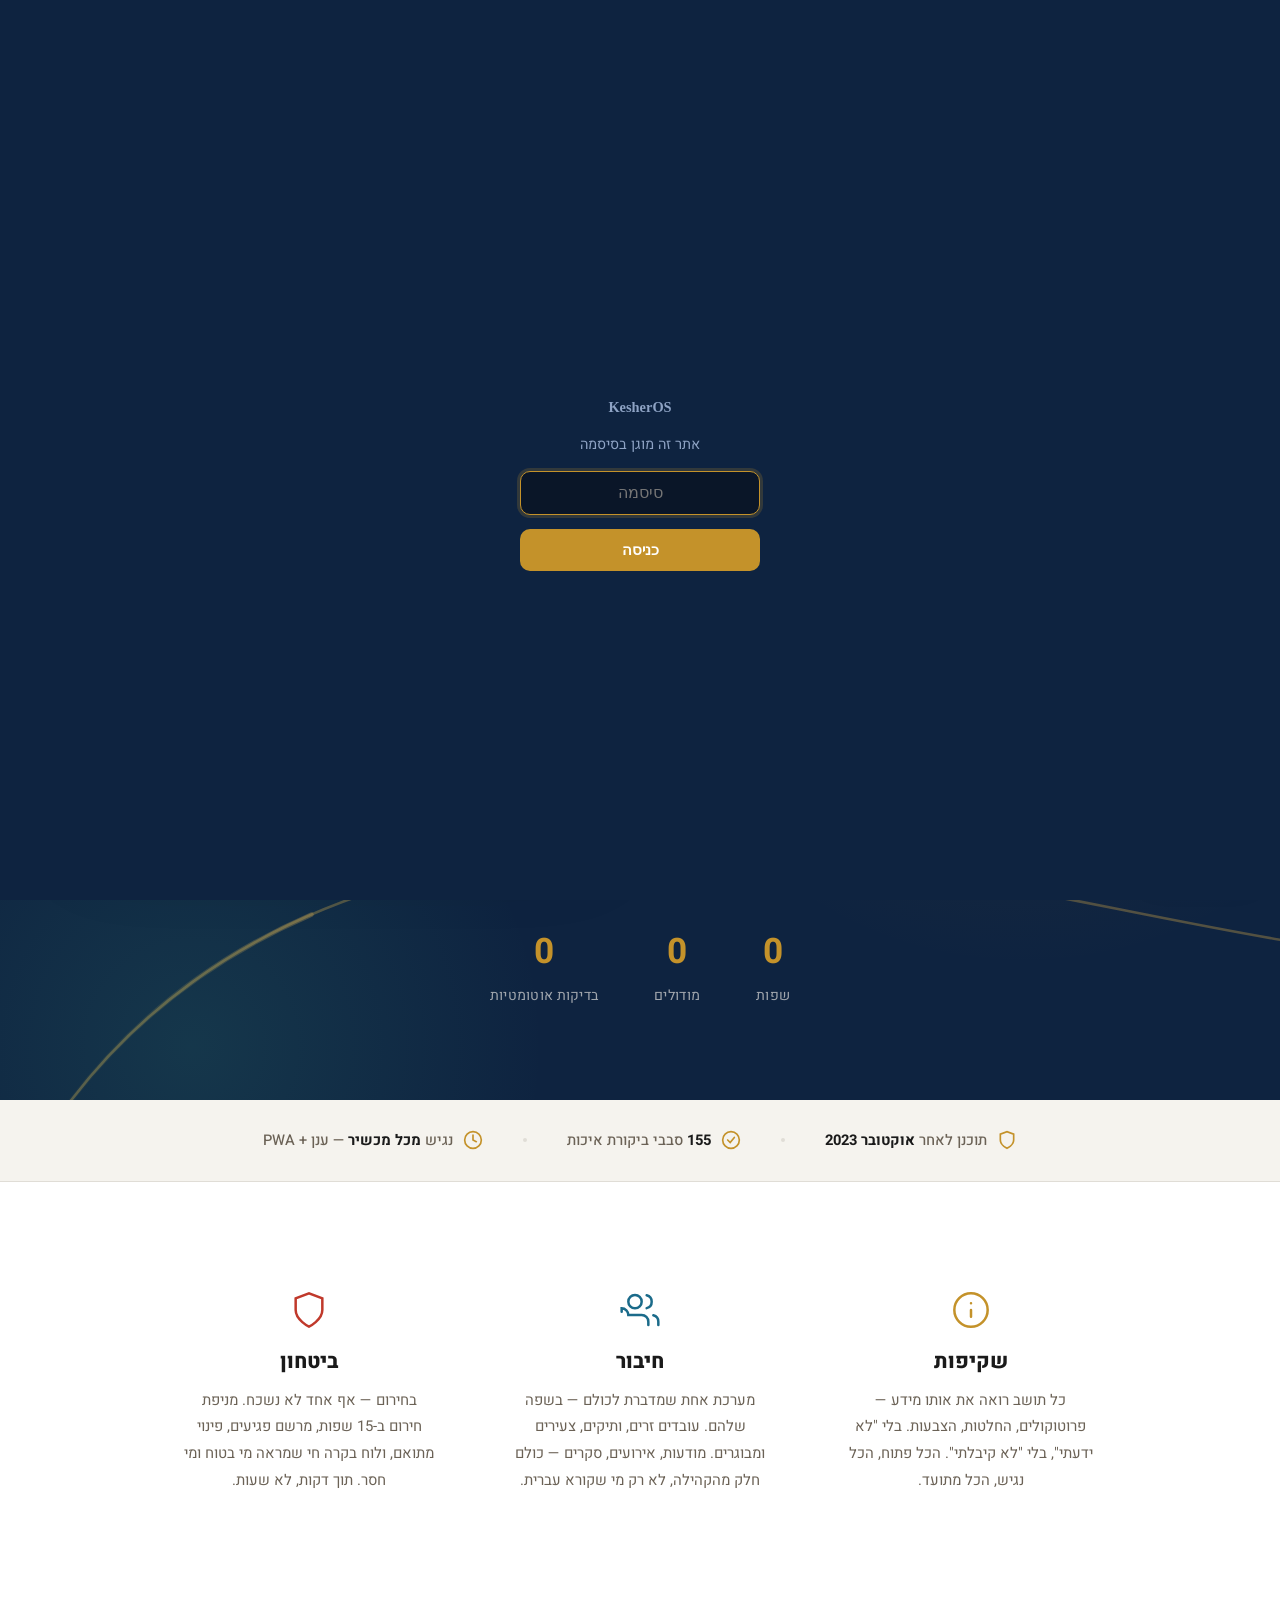
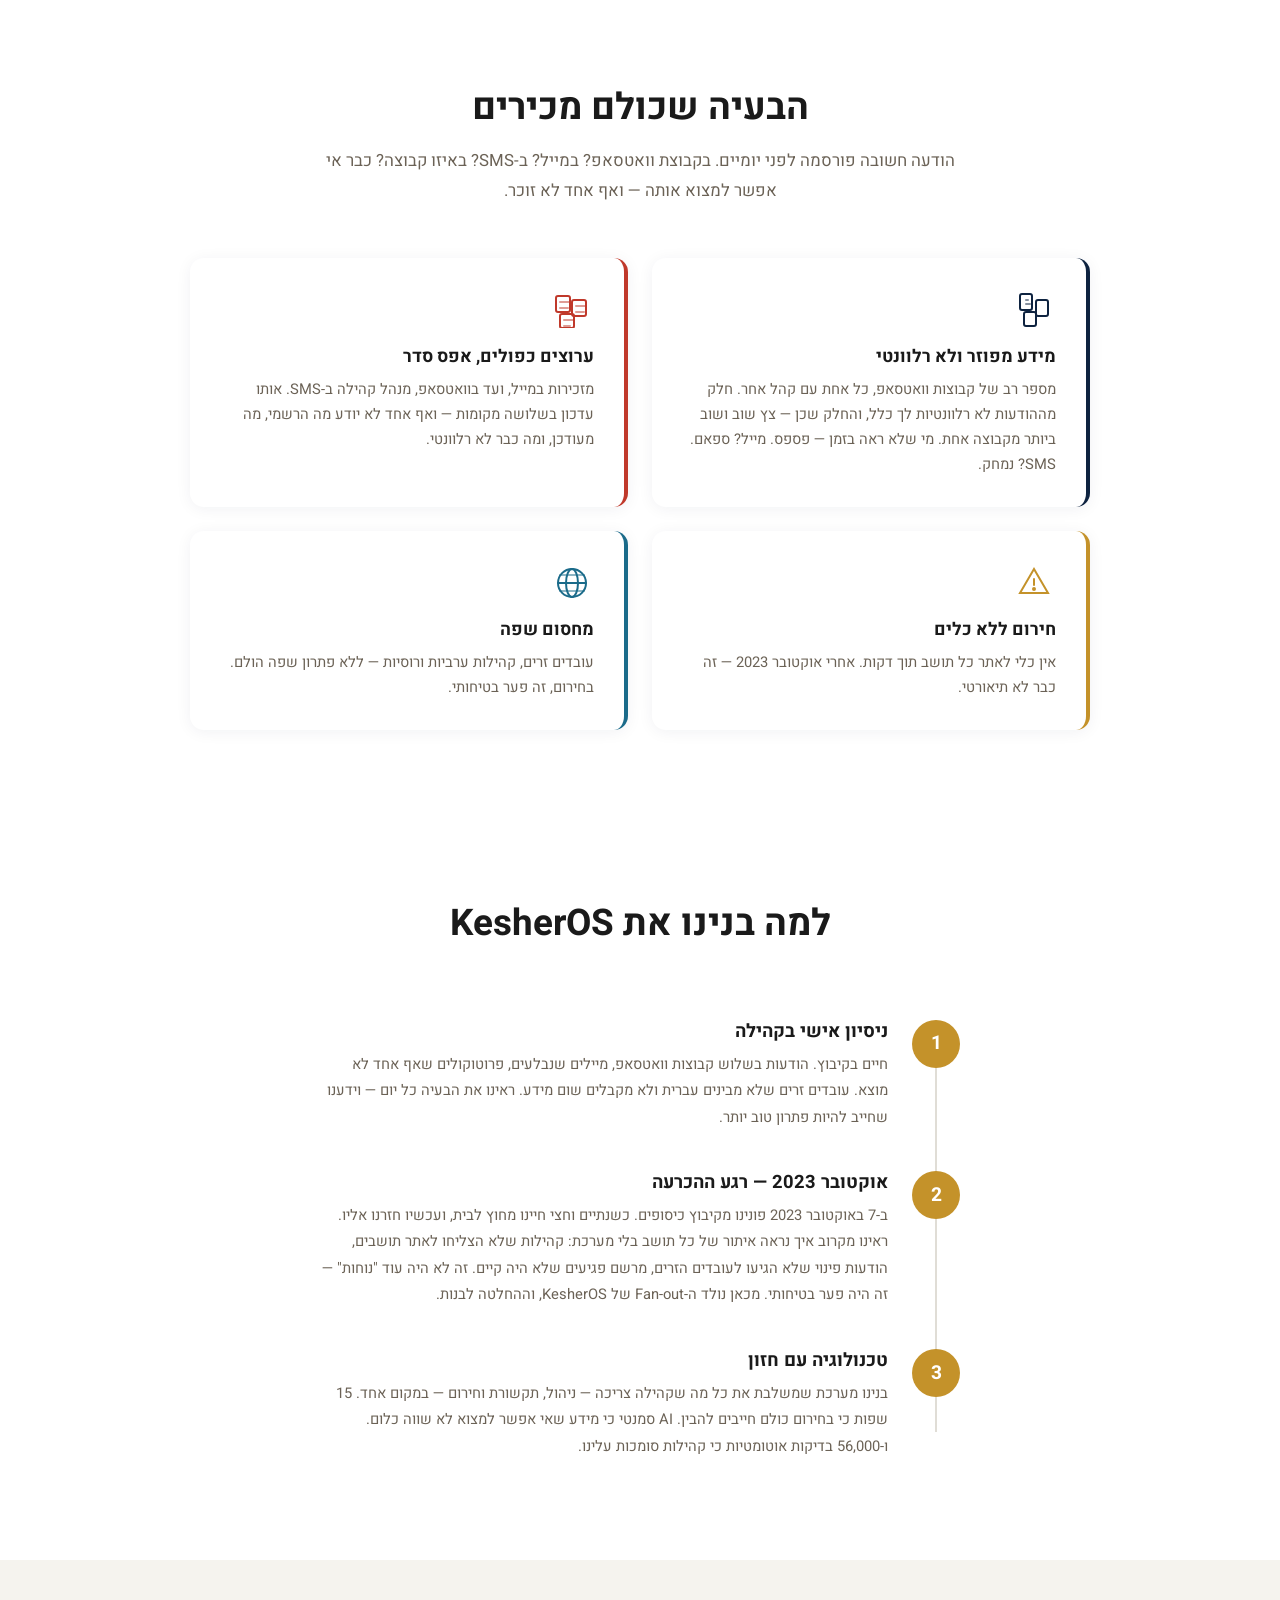
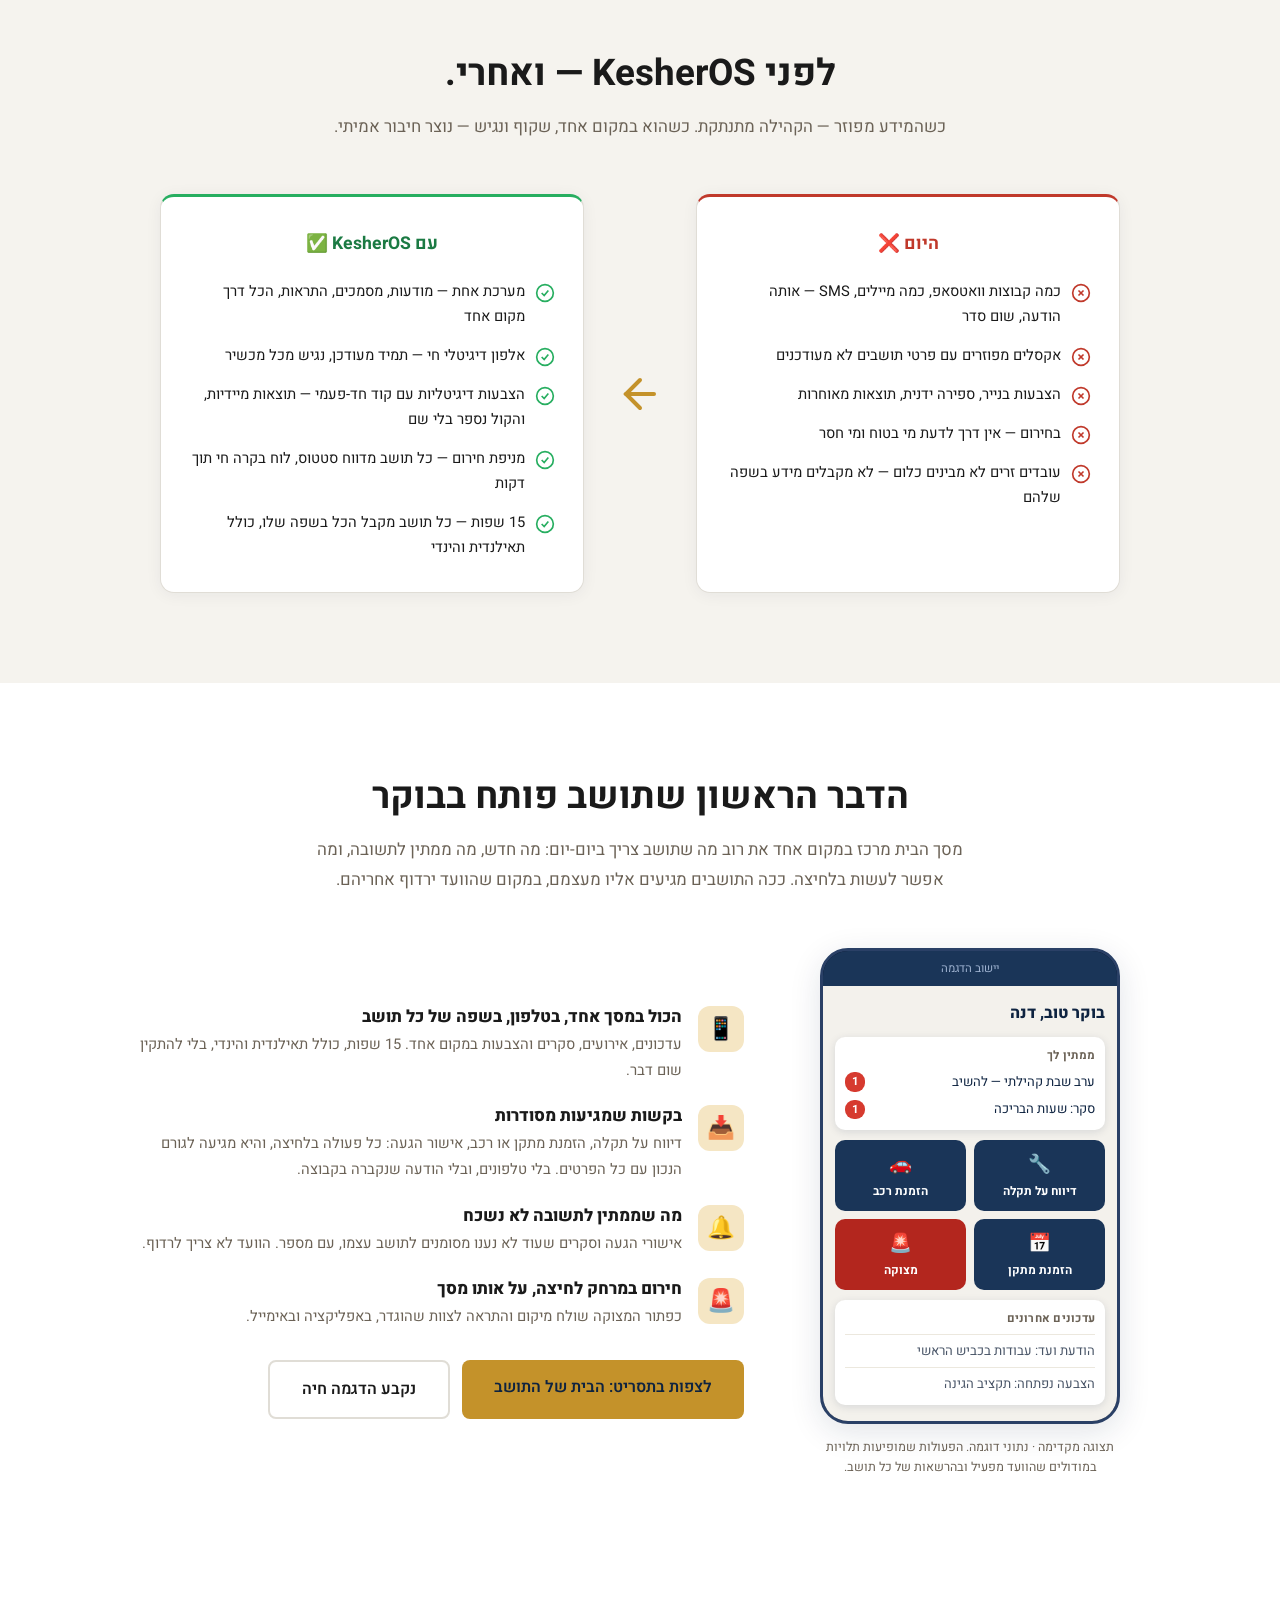
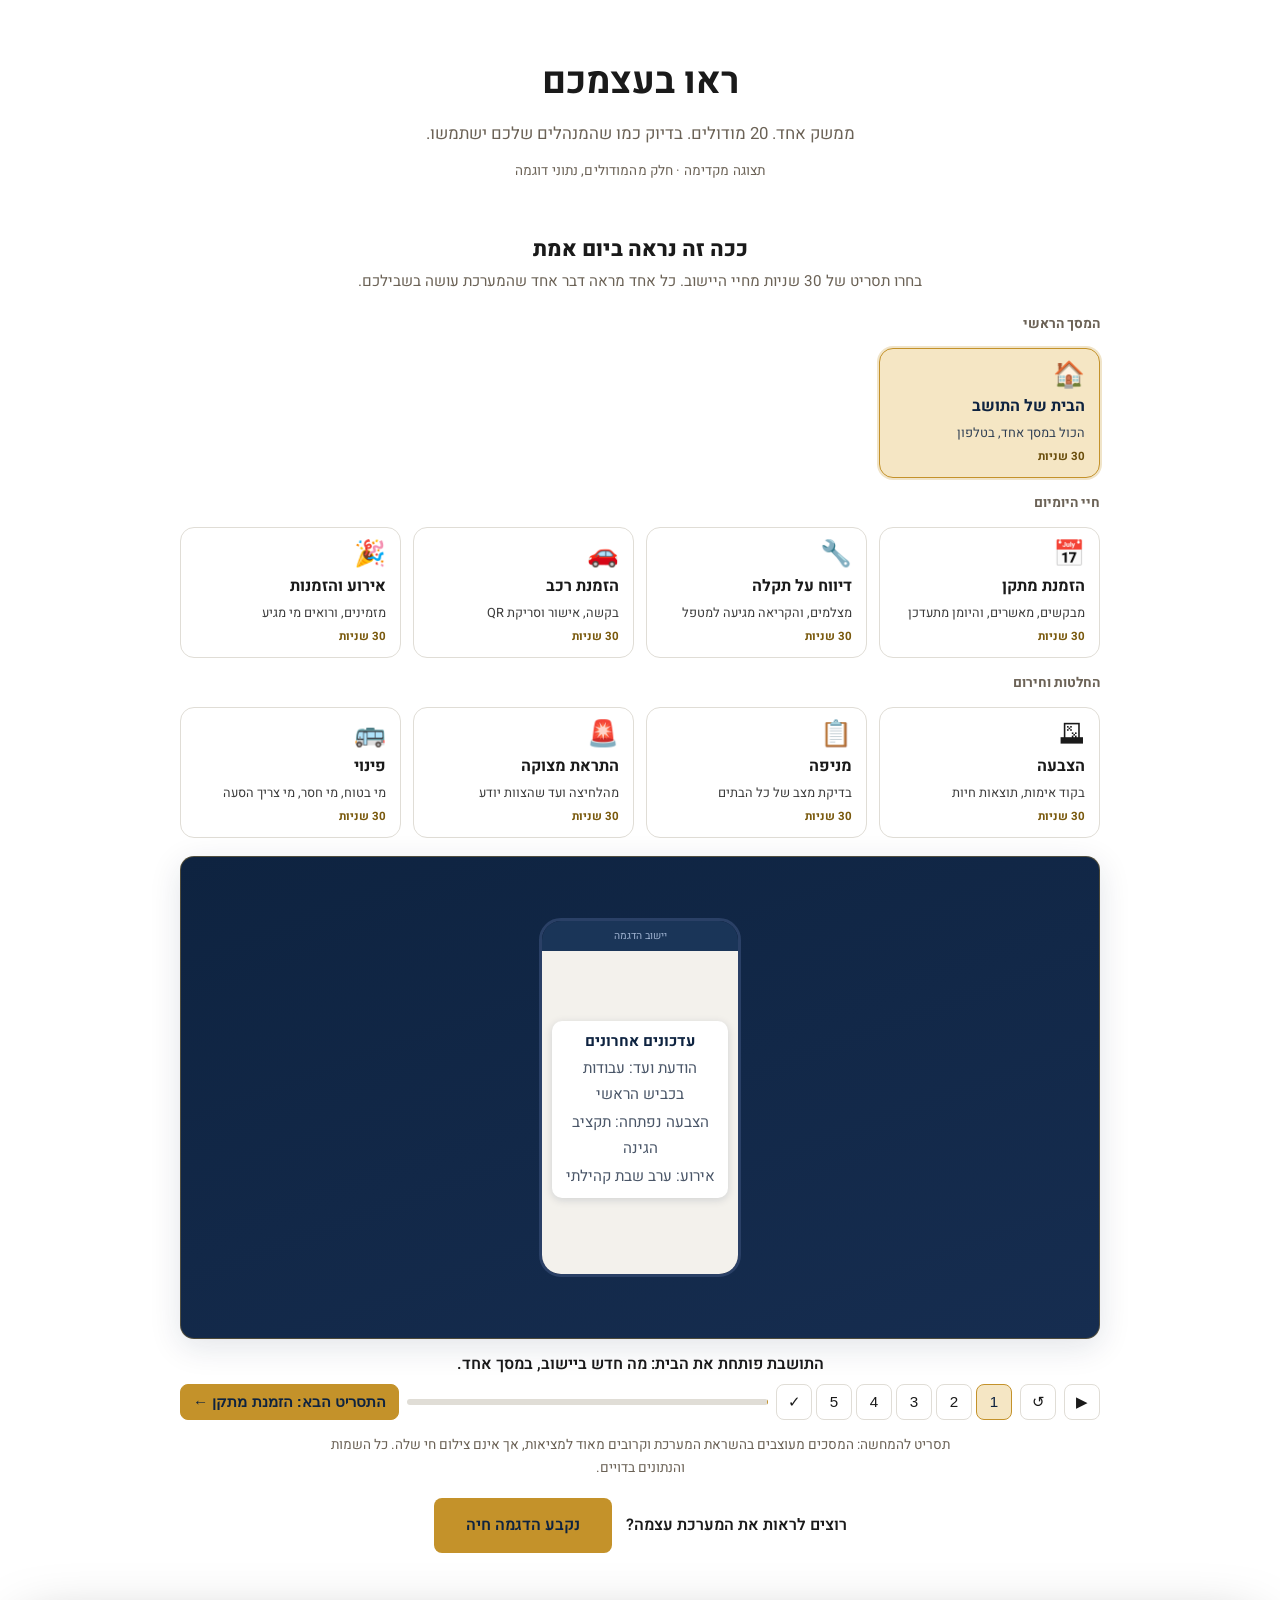
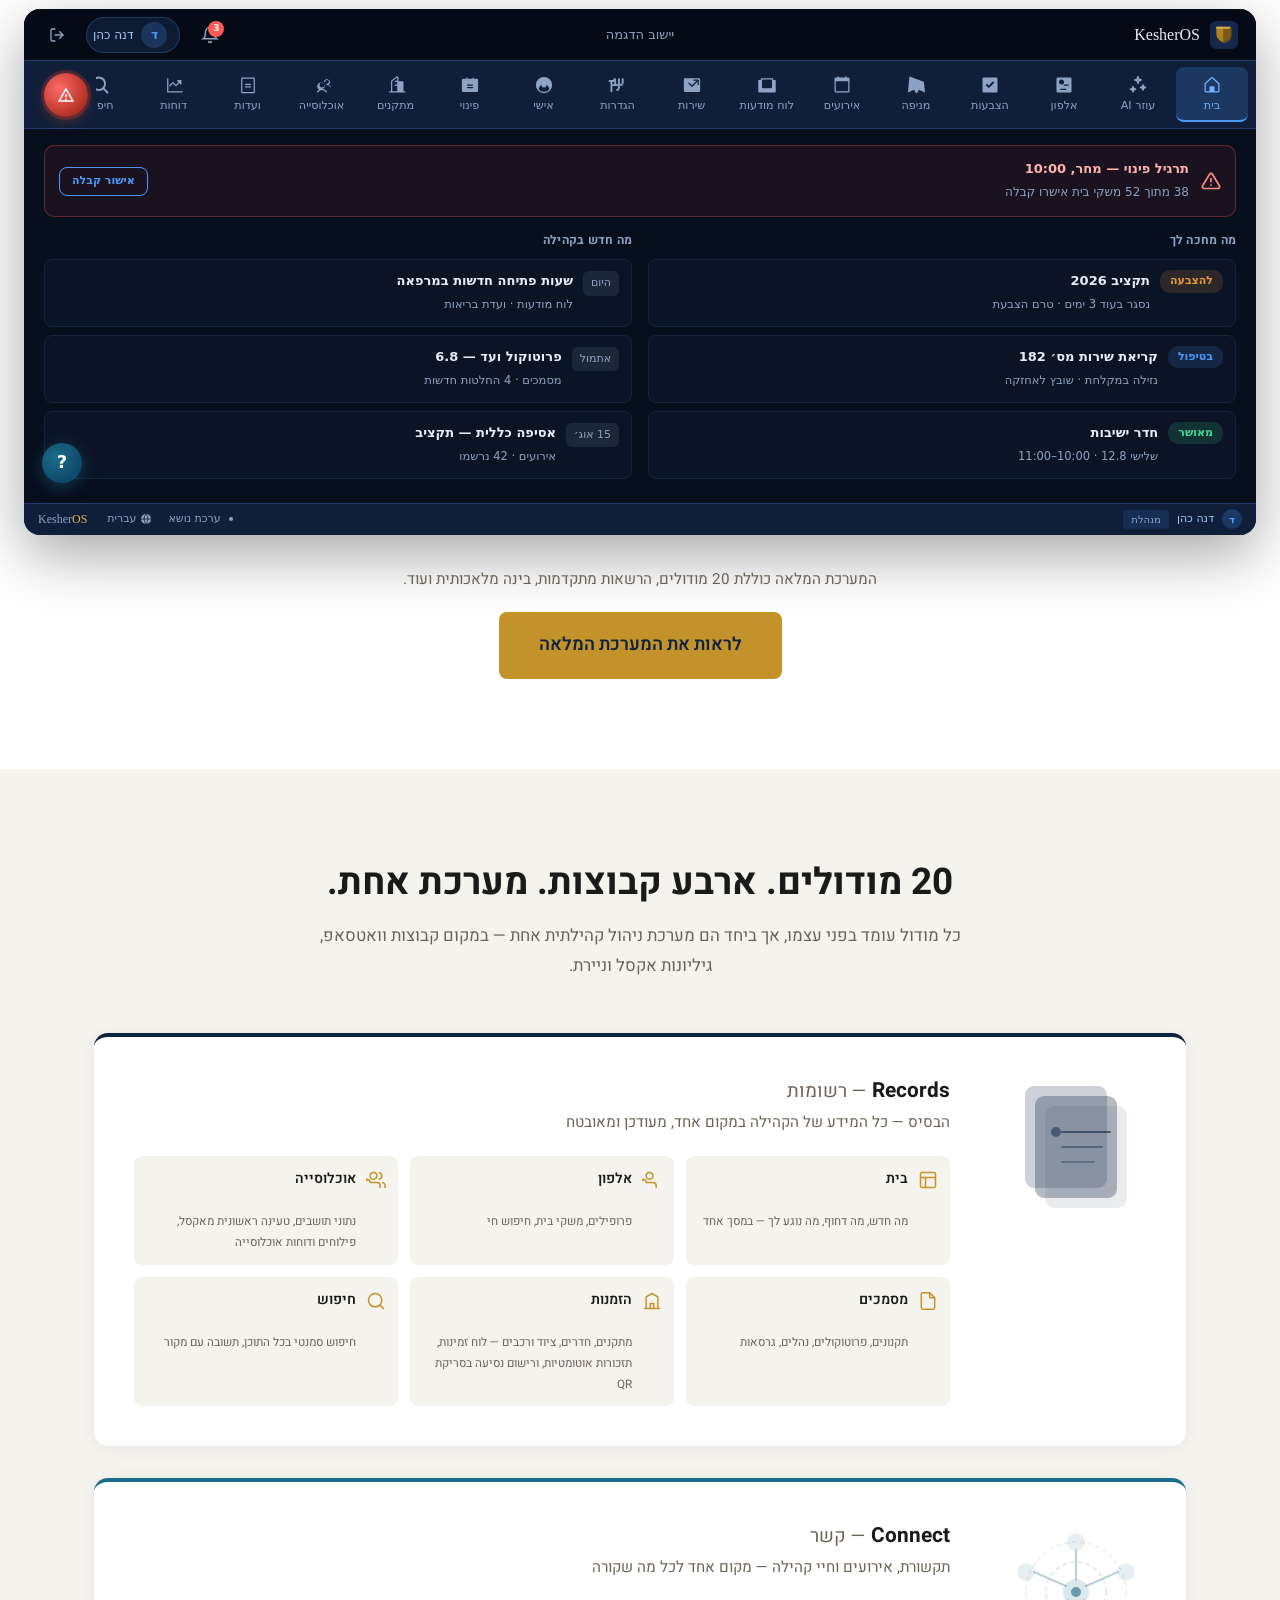
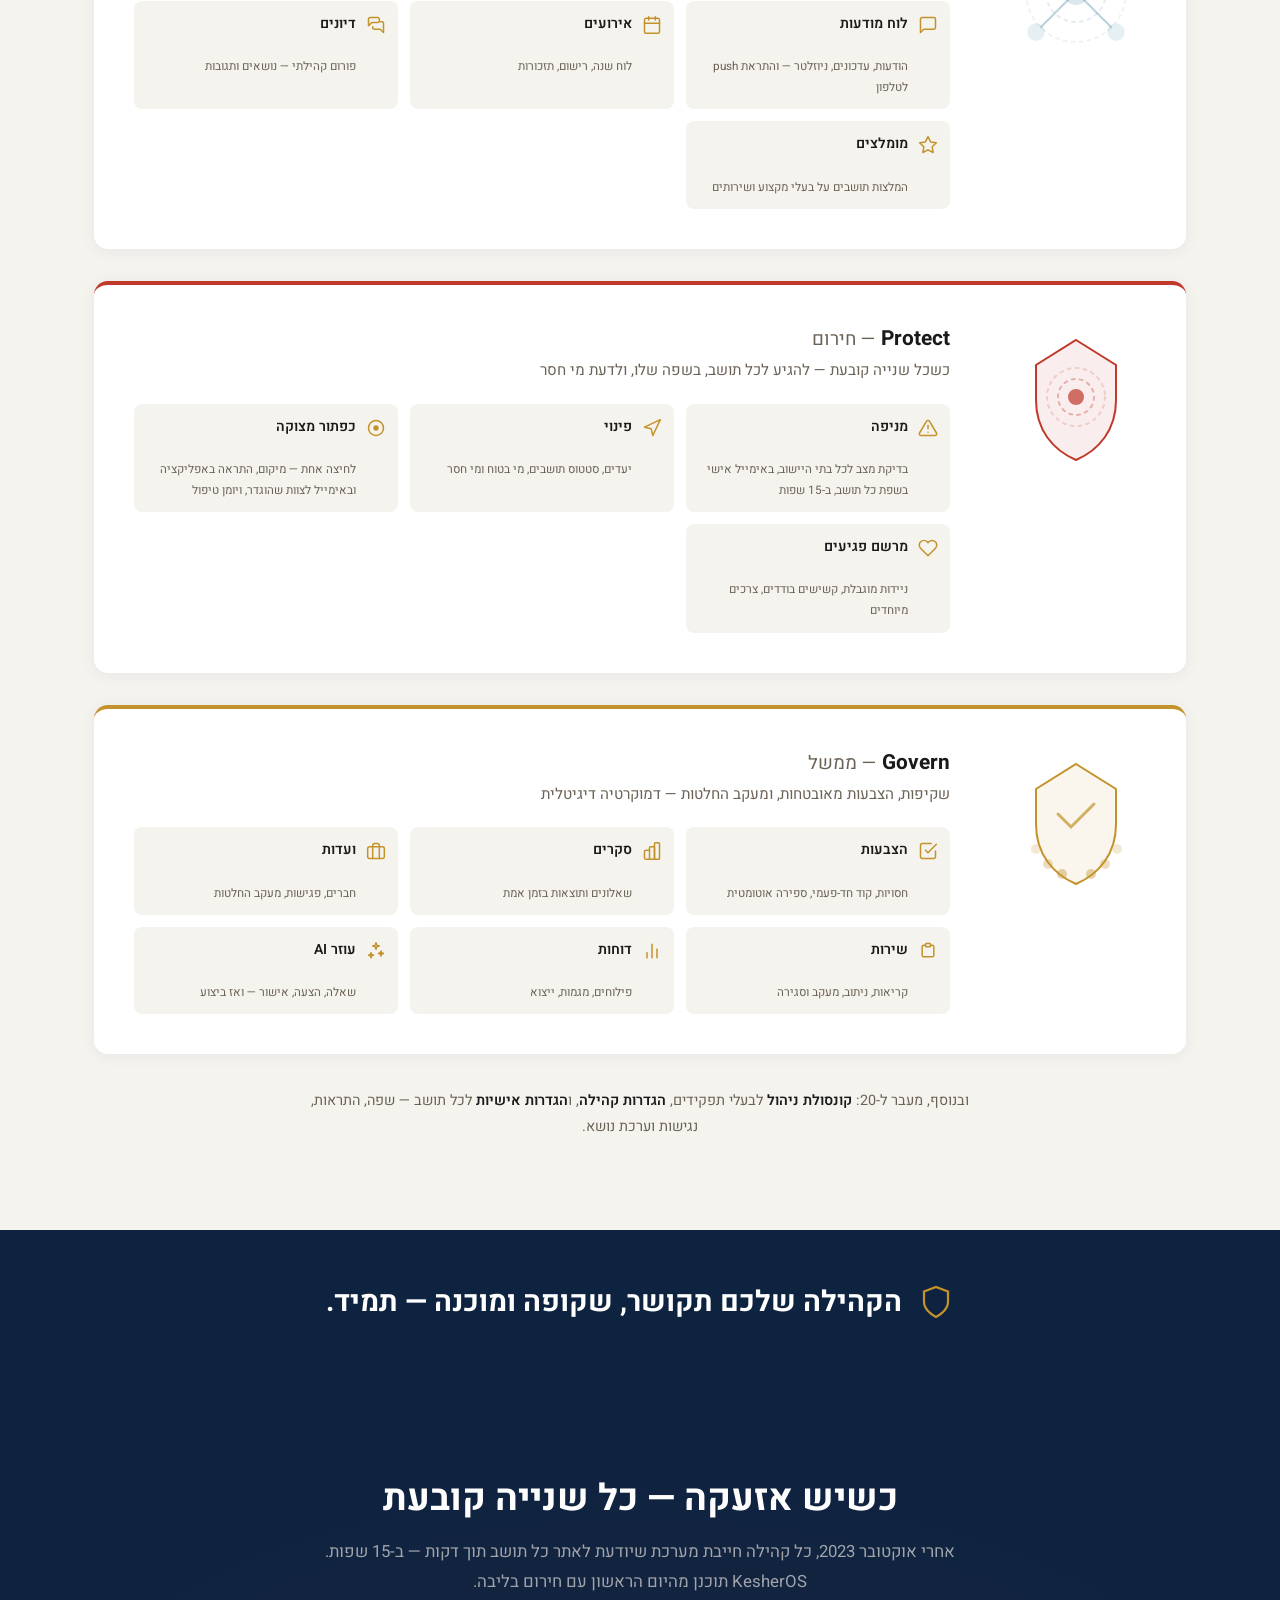
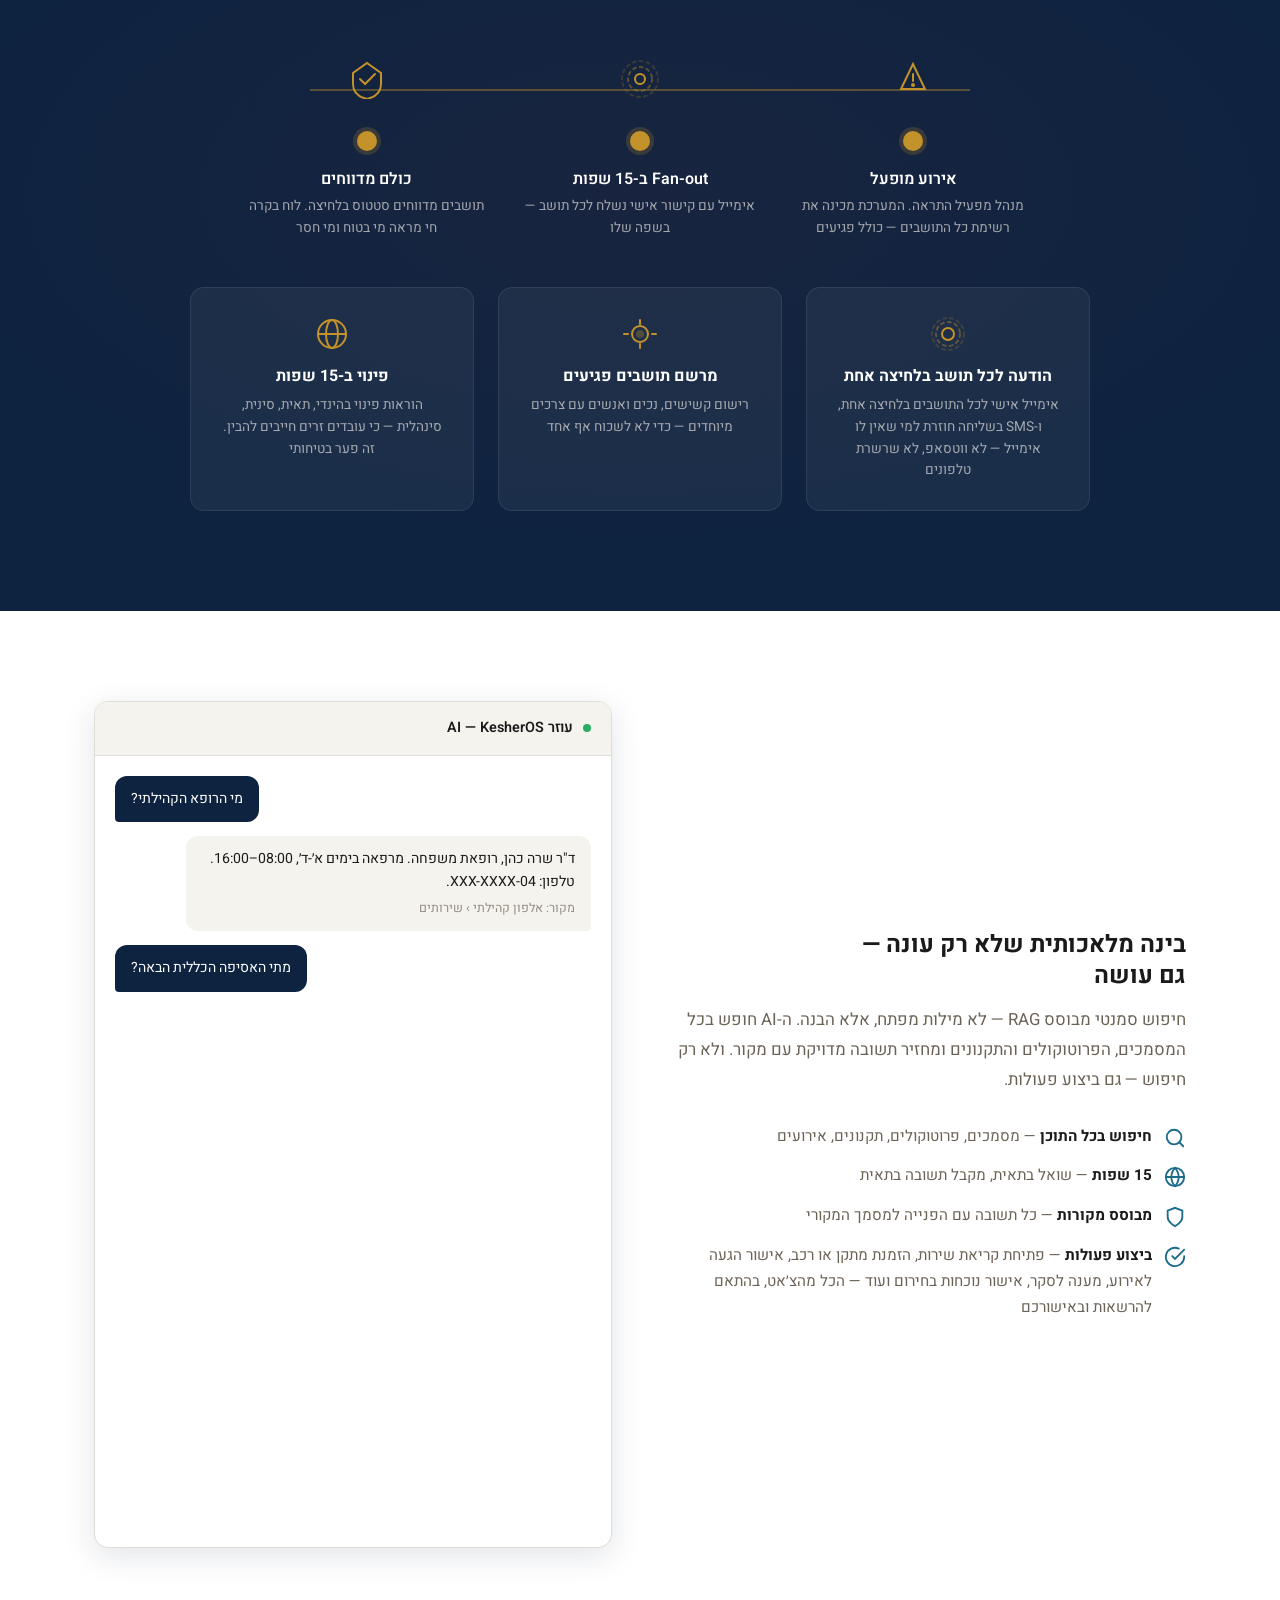
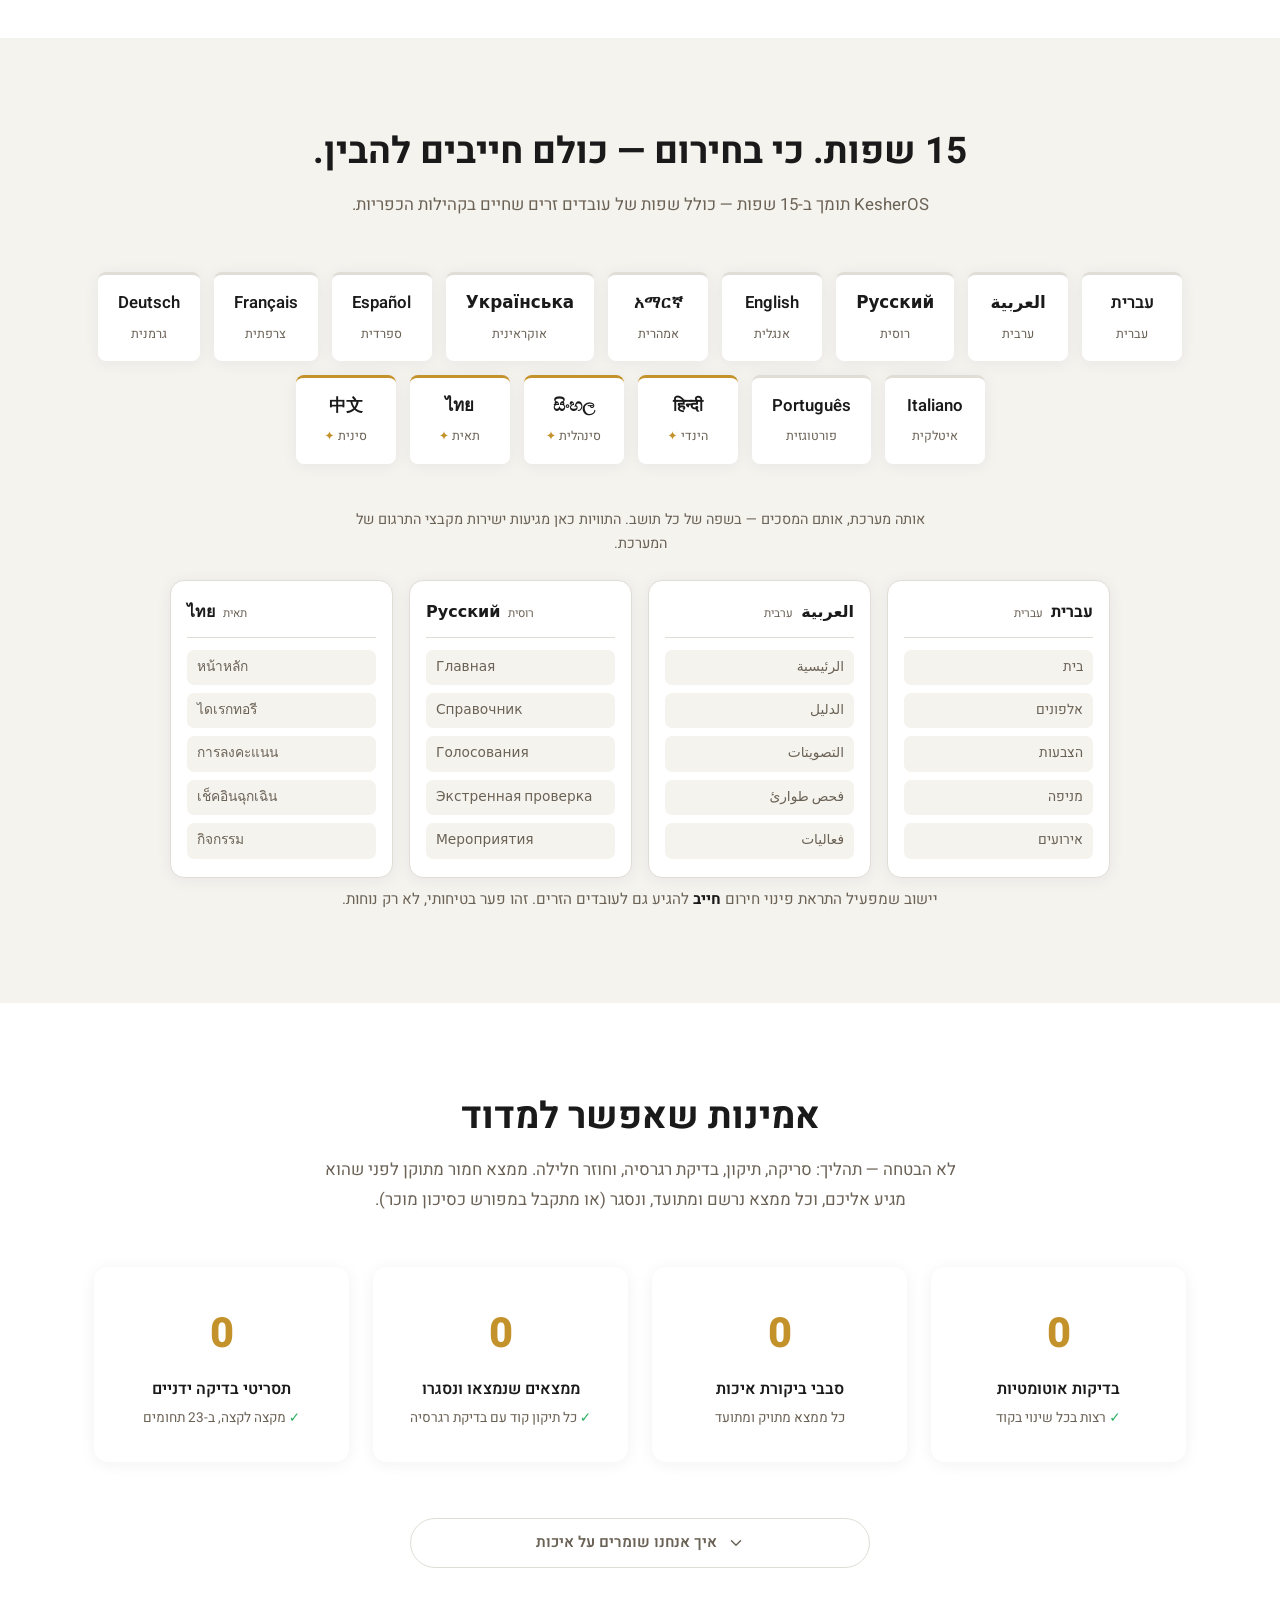
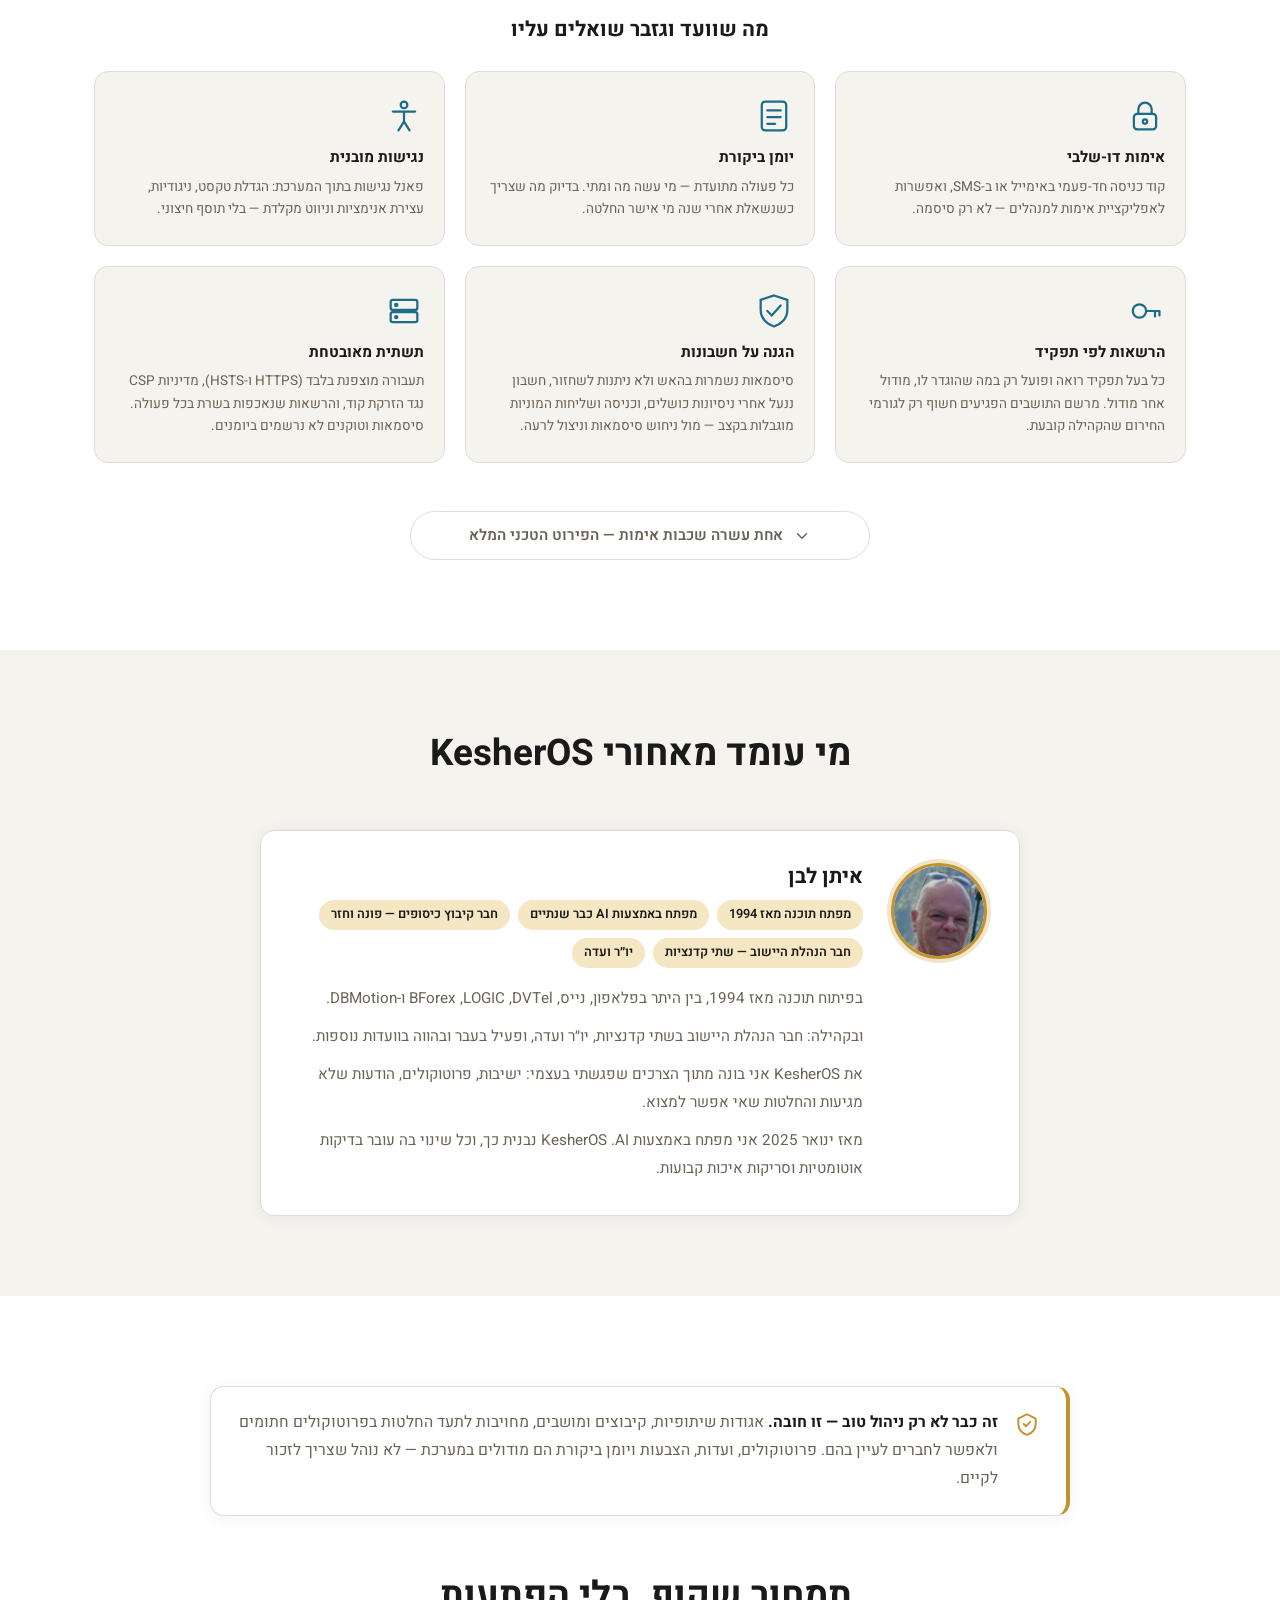
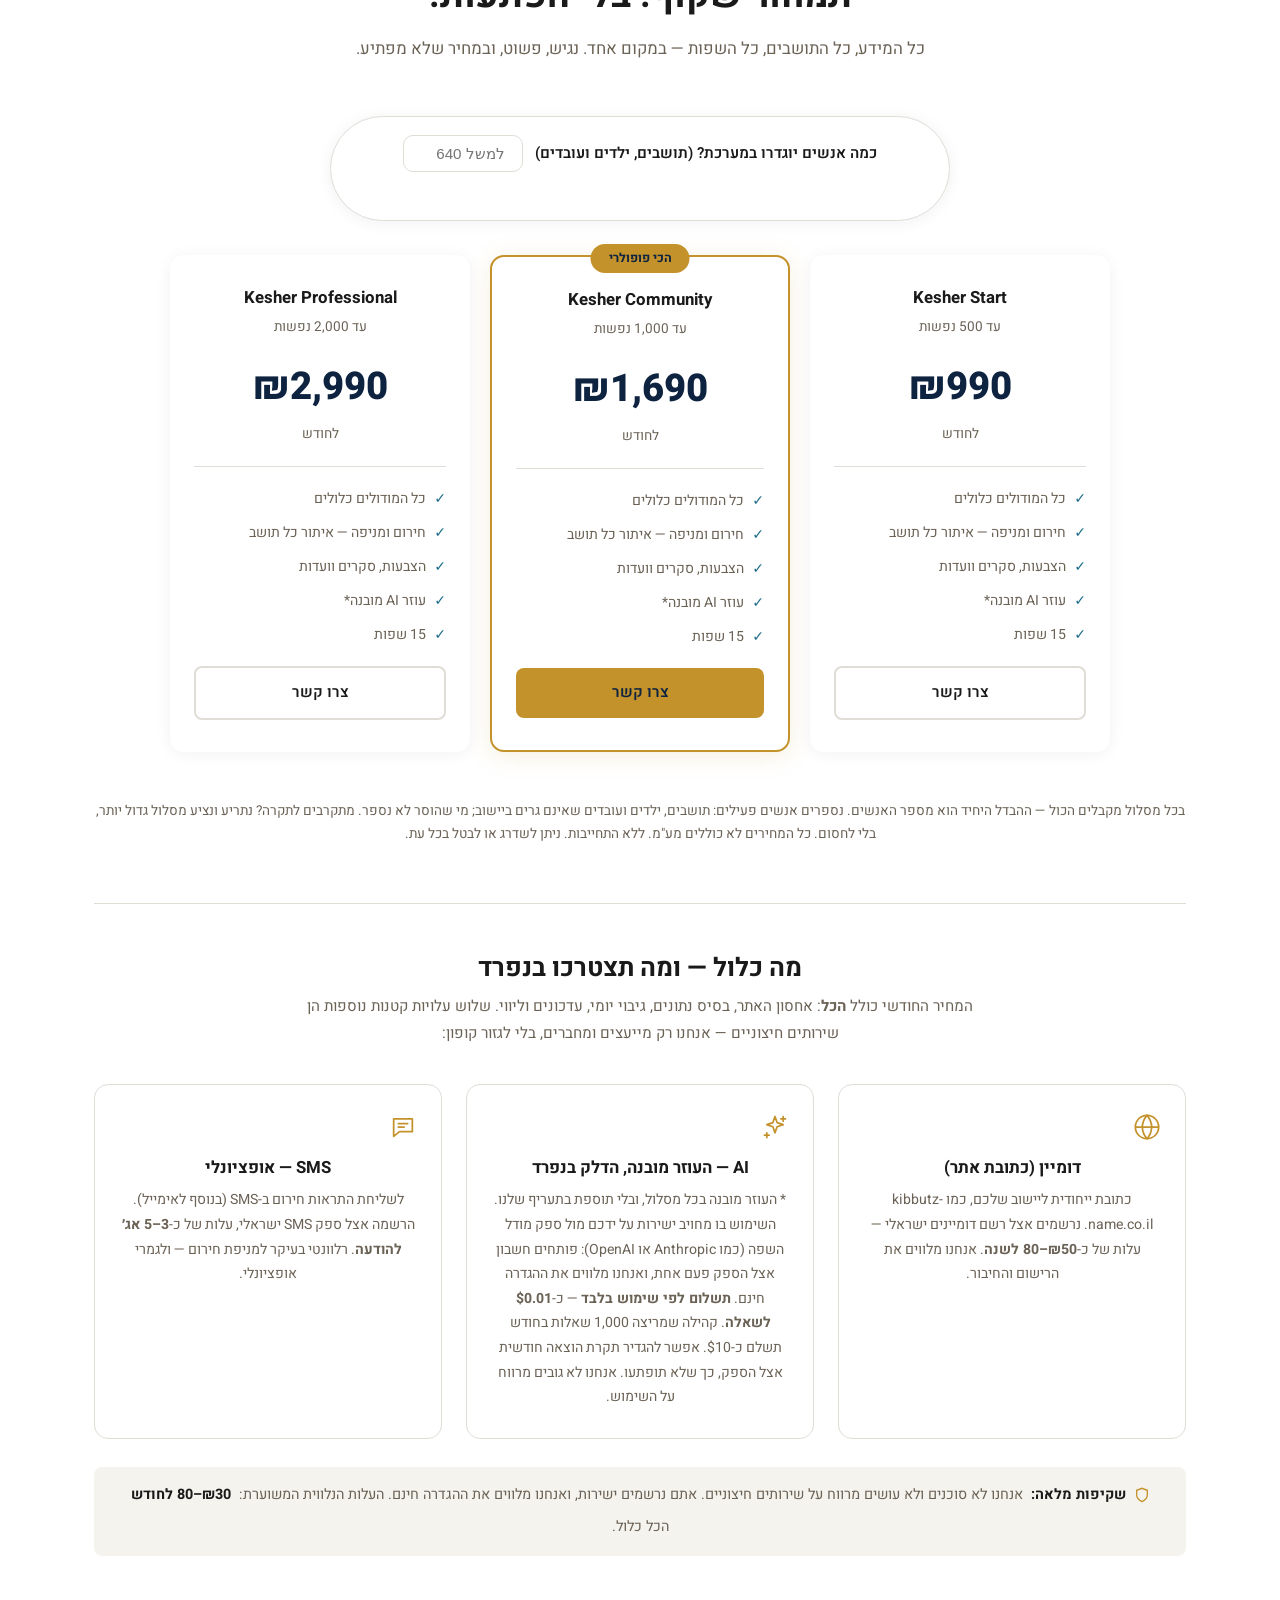
==== index.html @ dfe91e39 "feat: hero v2 -- 'a day in the community' card replaces the constellation, new headline, gold thread" ====
<!DOCTYPE html>
<html lang="he" dir="rtl" data-theme="light">
<head>
  <meta charset="UTF-8">
  <meta name="viewport" content="width=device-width, initial-scale=1.0">
  <meta name="theme-color" content="#0E2340" media="(prefers-color-scheme: light)">
  <meta name="theme-color" content="#080C14" media="(prefers-color-scheme: dark)">
  <script>
    /* the visitor's saved theme is applied BEFORE the first paint (the default is light), so a returning visitor who chose dark never sees a light flash */
    (function () { try { var t = localStorage.getItem('theme'); if (t === 'dark' || t === 'light') document.documentElement.setAttribute('data-theme', t); } catch (e) { /* storage blocked: the default stands */ } })();
  </script>
  <title>KesherOS — מערכת ההפעלה הקהילתית</title>
  <meta name="description" content="פלטפורמת SaaS לניהול קיבוצים, מושבים ויישובים קהילתיים. 20 מודולים, 15 שפות, AI שמבצע פעולות, ניהול חירום — הכל במקום אחד.">
  <meta name="keywords" content="ניהול קהילה, קיבוץ, מושב, יישוב, הצבעות דיגיטליות, ניהול חירום, KesherOS">
  <meta name="author" content="KesherOS">
  <!-- ⚠️ האתר חסום בסיסמה — אין טעם שגוגל ישלח אליו אנשים.
       כשמסירים את הגייט (#site-gate) יש להחזיר לכאן "index, follow"
       ולהחזיר את robots.txt ל-"Allow: /". -->
  <meta name="robots" content="noindex, nofollow">
  <link rel="canonical" href="https://kesheros.co.il/">
  <link rel="alternate" hreflang="he" href="https://kesheros.co.il/">
  <link rel="alternate" hreflang="x-default" href="https://kesheros.co.il/">

  <!-- Resource hints -->
  <link rel="preconnect" href="https://api.web3forms.com">
  <link rel="dns-prefetch" href="https://api.web3forms.com">

  <!-- Open Graph -->
  <meta property="og:type" content="website">
  <meta property="og:url" content="https://kesheros.co.il/">
  <meta property="og:site_name" content="KesherOS">
  <meta property="og:title" content="KesherOS — מערכת ההפעלה הקהילתית">
  <meta property="og:description" content="פלטפורמה אחת לניהול קיבוצים, מושבים ויישובים. 20 מודולים, 15 שפות, AI שמבצע פעולות, ניהול חירום.">
  <meta property="og:locale" content="he_IL">
  <meta property="og:image" content="https://kesheros.co.il/og-image.png">
  <meta property="og:image:width" content="1200">
  <meta property="og:image:height" content="630">

  <!-- Twitter -->
  <meta name="twitter:card" content="summary_large_image">
  <meta name="twitter:title" content="KesherOS — מערכת ההפעלה הקהילתית">
  <meta name="twitter:description" content="פלטפורמה אחת לניהול קיבוצים, מושבים ויישובים. 20 מודולים, 15 שפות, AI שמבצע פעולות.">
  <meta name="twitter:image" content="https://kesheros.co.il/og-image.png">

  <link rel="icon" type="image/svg+xml" href="favicon.svg">
  <link rel="icon" type="image/png" sizes="32x32" href="favicon-32.png">
  <link rel="preload" href="fonts/heebo-hebrew.woff2" as="font" type="font/woff2" crossorigin fetchpriority="high">
  <link rel="preload" href="fonts/heebo-latin.woff2" as="font" type="font/woff2" crossorigin>
  <!-- Critical CSS — above-the-fold (gate + header + hero + trust) -->
  <style>
  *,*::before,*::after{box-sizing:border-box;margin:0;padding:0}
  @font-face{font-family:'Heebo';font-style:normal;font-weight:100 900;font-display:swap;src:url(fonts/heebo-hebrew.woff2) format('woff2');unicode-range:U+0307-0308,U+0590-05FF,U+200C-2010,U+20AA,U+25CC,U+FB1D-FB4F}
  @font-face{font-family:'Heebo';font-style:normal;font-weight:100 900;font-display:swap;src:url(fonts/heebo-latin.woff2) format('woff2');unicode-range:U+0000-024F,U+0300-036F,U+0370-03FF,U+2000-206F,U+2070-209F,U+20A0-20CF,U+2100-214F,U+2200-22FF}
  :root{--navy:#0E2340;--navy-mid:#162D50;--navy-light:#1A3558;--gold:#C4922A;--gold-light:#E5B44A;--accent:#C4922A;--gold-pale:#F5E6C4;--gold-glow:rgba(196,146,42,0.25);--teal:#1B6B8A;--sand:#F5F3EE;--warm:#6B6256;--bg:#FFFFFF;--bg-alt:var(--sand);--bg-dark:var(--navy);--text:#1A1A1A;--text-muted:var(--warm);--text-on-dark:#F0EDE8;--text-on-dark-muted:rgba(240,237,232,0.65);--border:#E0DDD6;--card-bg:#FFFFFF;--card-shadow:0 2px 16px rgba(14,35,64,0.06);--font-display:'Heebo',system-ui,sans-serif;--font-body:'Heebo',system-ui,'Segoe UI',Arial,sans-serif;--font-logo:Georgia,'Times New Roman',serif;--radius:14px;--radius-sm:8px;--container:1140px}
  @media(prefers-color-scheme:dark){:root{--bg:#0C0E12;--bg-alt:#141820;--bg-dark:#080C14;--text:#E8E4DC;--text-muted:#9A9083;--text-on-dark:#E8E4DC;--text-on-dark-muted:rgba(232,228,220,0.55);--border:#2A2E36;--card-bg:#1A1E26;--card-shadow:0 2px 16px rgba(0,0,0,0.3);--gold-glow:rgba(196,146,42,0.35)}}
  :root[data-theme="dark"]{--bg:#0C0E12;--bg-alt:#141820;--bg-dark:#080C14;--text:#E8E4DC;--text-muted:#9A9083;--text-on-dark:#E8E4DC;--text-on-dark-muted:rgba(232,228,220,0.55);--border:#2A2E36;--card-bg:#1A1E26;--card-shadow:0 2px 16px rgba(0,0,0,0.3);--gold-glow:rgba(196,146,42,0.35)}
  :root[data-theme="light"]{--bg:#FFFFFF;--bg-alt:var(--sand);--bg-dark:var(--navy);--text:#1A1A1A;--text-muted:var(--warm);--text-on-dark:#F0EDE8;--text-on-dark-muted:rgba(240,237,232,0.65);--border:#E0DDD6;--card-bg:#FFFFFF;--card-shadow:0 2px 16px rgba(14,35,64,0.06);--gold-glow:rgba(196,146,42,0.25)}
  html{scroll-behavior:smooth}body{font-family:var(--font-body);color:var(--text);background:var(--bg);line-height:1.7;font-size:16px;-webkit-font-smoothing:antialiased}
  h1,h2,h3,h4{font-family:var(--font-display);line-height:1.3;text-wrap:balance}a{color:var(--teal);text-decoration:none}img,svg{display:block;max-width:100%}
  .container{max-width:var(--container);margin:0 auto;padding:0 24px}
  #site-gate{position:fixed;inset:0;z-index:99999;background:#0E2340;display:flex;align-items:center;justify-content:center;transition:opacity .4s ease}
  .gate-box{text-align:center;color:#E8EEF8;display:flex;flex-direction:column;align-items:center;gap:14px}.gate-title{font-family:Georgia,'Times New Roman',serif;font-size:1.6rem;margin:0;color:#FFF;font-weight:700}.gate-box p{font-size:.9rem;color:#8ea3c4;margin:0}
  #gate-pw{width:240px;padding:12px 16px;border-radius:10px;border:1px solid #22406e;background:#0a1628;color:#E8EEF8;font-size:1rem;text-align:center;outline:none}#gate-pw:focus{border-color:#C4922A;box-shadow:0 0 0 3px rgba(196,146,42,.2)}
  #gate-btn{width:240px;padding:12px;border-radius:10px;border:none;background:#C4922A;color:#FFF;font-weight:700;font-size:.95rem;cursor:pointer}#gate-err{color:#ff5b52;font-size:.85rem}
  .site-header{position:fixed;top:0;left:0;right:0;z-index:100;background:transparent;transition:background .3s,border-color .3s,box-shadow .3s;border-bottom:1px solid transparent}
  .site-header[data-scrolled]{background:var(--bg);border-bottom-color:var(--border);box-shadow:0 1px 8px rgba(0,0,0,.06)}
  .header-inner{display:flex;align-items:center;justify-content:space-between;height:68px;gap:24px}
  .logo-lockup{display:flex;align-items:center;gap:10px;text-decoration:none}.logo-mark{width:36px;height:36px;flex-shrink:0}
  .logo-text{font-family:var(--font-logo);font-size:22px;letter-spacing:-.5px;direction:ltr}.logo-kesher{color:#FFF;transition:color .3s}.logo-os{color:var(--gold)}
  .site-header[data-scrolled] .logo-kesher{color:var(--navy)}
  .header-nav{display:flex;align-items:center;gap:28px;font-size:15px}.header-nav a{color:var(--text-on-dark);font-weight:500;text-decoration:none}.site-header[data-scrolled] .header-nav a{color:var(--text)}
  .nav-cta{background:var(--gold);color:var(--navy)!important;padding:9px 22px;border-radius:var(--radius-sm);font-weight:600}
  .scroll-progress{position:fixed;top:0;left:0;height:3px;background:var(--gold);z-index:110;width:0%;pointer-events:none}
  .theme-toggle{background:none;border:1px solid rgba(255,255,255,.2);border-radius:50%;width:36px;height:36px;display:flex;align-items:center;justify-content:center;cursor:pointer;color:var(--text-on-dark);flex-shrink:0;transition:border-color .2s,color .2s}
  .site-header[data-scrolled] .theme-toggle{color:var(--text-muted);border-color:var(--border)}
  .theme-toggle:hover{border-color:var(--gold);color:var(--gold)}
  .theme-icon-sun{display:none}.theme-icon-moon{display:block}
  @media(prefers-color-scheme:dark){.theme-icon-sun{display:block}.theme-icon-moon{display:none}}
  :root[data-theme="dark"] .theme-icon-sun{display:block}:root[data-theme="dark"] .theme-icon-moon{display:none}
  :root[data-theme="light"] .theme-icon-sun{display:none}:root[data-theme="light"] .theme-icon-moon{display:block}
  .menu-toggle{display:none;background:none;border:none;cursor:pointer;padding:8px}.menu-toggle span{display:block;width:22px;height:2px;background:var(--text-on-dark);margin:5px 0}
  .hero{background:var(--bg-dark);color:var(--text-on-dark);padding:140px 0 90px;overflow:hidden;position:relative}
  .hero::before{content:'';position:absolute;inset:0;background:radial-gradient(ellipse 60% 50% at 30% 40%,rgba(27,107,138,.12) 0%,transparent 70%),radial-gradient(ellipse 40% 40% at 80% 60%,rgba(196,146,42,.08) 0%,transparent 70%);pointer-events:none}
  .hero-inner{display:grid;grid-template-columns:1fr 420px;gap:48px;align-items:center;position:relative}
  .hero-content{z-index:1;animation:hero-fade .8s ease-out both}.hero h1{font-size:clamp(2.4rem,5vw,3.8rem);margin-bottom:20px;color:#FFF;font-weight:800}
  .hero h1 em{font-style:normal;color:var(--gold)}.hero-sub{font-size:1.2rem;max-width:540px;margin-bottom:36px;color:var(--text-on-dark-muted);line-height:1.9}
  .hero-actions{display:flex;gap:16px;flex-wrap:wrap}
  .hero-visual{position:relative;width:420px;height:420px;display:flex;align-items:center;justify-content:center;animation:hero-fade 1s ease-out .3s both}
  .constellation{width:100%;height:100%}
  .hero-stats{display:flex;justify-content:center;gap:56px;flex-wrap:wrap;padding-top:56px;grid-column:1/-1}
  .stat{text-align:center}.stat strong{display:block;font-family:var(--font-display);font-size:2.2rem;color:var(--gold);font-weight:700;font-variant-numeric:tabular-nums}.stat span{font-size:.88rem;color:var(--text-on-dark-muted)}
  .btn{display:inline-block;padding:14px 32px;border-radius:var(--radius-sm);font-weight:600;font-size:16px;text-align:center;transition:.2s;cursor:pointer;text-decoration:none!important;border:none;font-family:var(--font-body)}
  .btn-primary{background:var(--gold);color:var(--navy)}.btn-outline{background:transparent;color:var(--text-on-dark);border:2px solid rgba(255,255,255,.25)}.btn-lg{padding:18px 40px;font-size:18px}
  .trust-strip{background:var(--bg-alt);padding:28px 0;border-bottom:1px solid var(--border)}.trust-inner{display:flex;justify-content:center;align-items:center;gap:40px;flex-wrap:wrap}
  .trust-badge{display:flex;align-items:center;gap:10px;font-size:.92rem;color:var(--text-muted);font-weight:500}.trust-badge svg{width:20px;height:20px;color:var(--gold);flex-shrink:0}.trust-badge strong{color:var(--text);font-weight:700}
  .trust-sep{width:4px;height:4px;border-radius:50%;background:var(--border)}
  .reveal{opacity:0;transform:translateY(28px);transition:opacity .7s ease,transform .7s ease}.reveal.visible{opacity:1;transform:translateY(0)}
  .skip-link{position:absolute;top:-100px;left:50%;transform:translateX(-50%);background:var(--gold);color:#FFF;padding:8px 24px;border-radius:var(--radius-sm);font-weight:600;z-index:1000}
  @keyframes hero-fade{from{opacity:0;transform:translateY(24px)}to{opacity:1;transform:translateY(0)}}
  @media(max-width:1024px){.hero-inner{grid-template-columns:1fr;text-align:center}.hero-visual{display:flex!important;width:260px;height:260px;margin:0 auto;opacity:.55}.hero-sub{margin-left:auto;margin-right:auto}.hero-actions{justify-content:center}}
  @media(max-width:768px){.menu-toggle{display:block}.header-nav{display:none;position:fixed;top:68px;right:0;left:0;background:var(--bg);border-bottom:1px solid var(--border);flex-direction:column;padding:16px 24px;gap:12px}.header-nav.open{display:flex}.hero{padding:110px 0 60px}.hero h1{font-size:clamp(2rem,8vw,2.6rem)}}
  @media(max-width:600px){.hero-visual{display:none!important}.trust-sep{display:none}.trust-inner{gap:20px 40px;flex-direction:column;text-align:center}.trust-badge{justify-content:center}}
  @media(prefers-reduced-motion:reduce){html{scroll-behavior:auto}.reveal{opacity:1;transform:none;transition:none}.hero-content,.hero-visual{animation:none}}
  #preloader{position:fixed;inset:0;z-index:100000;background:#0E2340;display:flex;align-items:center;justify-content:center;transition:opacity .4s ease}
  .preloader-logo{font-family:Georgia,'Times New Roman',serif;font-size:2rem;color:#FFF;letter-spacing:-.5px;opacity:.7}
  .preloader-logo span{color:#C4922A}
  .menu-overlay{position:fixed;inset:0;z-index:89;background:rgba(0,0,0,.5);opacity:0;pointer-events:none;transition:opacity .25s}
  .menu-overlay.visible{opacity:1;pointer-events:auto}
  *:focus-visible{outline:2px solid var(--gold);outline-offset:2px}
  </style>
  <!-- Loaded render-blocking on purpose. The async media="print" trick shaved a few ms
       off first paint but rebuilt the layout three times (0 -> 6,472 -> 7,665 -> 13,025px),
       so scroll restoration and anchor clicks landed in a page that was still growing.
       17KB gzipped is not worth that. -->
  <link rel="stylesheet" href="style.css?v=3c15441e">
  <link rel="stylesheet" href="chatbot.css?v=8b07a267">

  <!-- JSON-LD Structured Data -->
  <script type="application/ld+json">
  {
    "@context": "https://schema.org",
    "@type": "SoftwareApplication",
    "name": "KesherOS",
    "url": "https://kesheros.co.il",
    "applicationCategory": "BusinessApplication",
    "operatingSystem": "Web",
    "description": "Community Operating System — platform for managing kibbutzim, moshavim, and community settlements. 20 modules, 15 languages, AI that answers and acts, emergency management.",
    "inLanguage": "he",
    "image": "https://kesheros.co.il/og-image.png",
    "offers": {
      "@type": "AggregateOffer",
      "priceCurrency": "ILS",
      "lowPrice": "990",
      "highPrice": "2990",
      "offerCount": "3"
    },
    "author": {
      "@type": "Organization",
      "name": "KesherOS",
      "url": "https://kesheros.co.il",
      "email": "sales@kesheros.co.il"
    }
  }
  </script>
  <script type="application/ld+json">
  {
    "@context": "https://schema.org",
    "@type": "FAQPage",
    "mainEntity": [
      {
        "@type": "Question",
        "name": "כמה זמן לוקחת ההקמה?",
        "acceptedAnswer": {
          "@type": "Answer",
          "text": "הקמה בסיסית תוך יום עבודה אחד. הגדרה מלאה כולל ייבוא אוכלוסייה מאקסל עם בדיקה מוקדמת, מסמכים וועדות — בדרך כלל עד שבוע. אנחנו מלווים אתכם בכל שלב."
        }
      },
      {
        "@type": "Question",
        "name": "כבר יש לנו מערכת. מה כרוך במעבר?",
        "acceptedAnswer": {
          "@type": "Answer",
          "text": "אנחנו עושים את המעבר במקומכם. מייבאים את רשימת התושבים ומשקי הבית מאקסל או מייצוא של המערכת הקיימת (לפי תבנית של המערכת, שבודקת את הקובץ לפני שהיא כותבת משהו, מזהה אנשים שכבר קיימים כדי לא ליצור כפילויות, ומקימה גם את חשבונות הכניסה, ובעלי החשבונות מקבלים מייל עם קישור אישי להפעלה), מעלים את המסמכים והתקנונים, ומגדירים את הועדות וההרשאות. אפשר להריץ במקביל עם המערכת הישנה בתקופת המעבר."
        }
      },
      {
        "@type": "Question",
        "name": "האם צריך להתקין משהו?",
        "acceptedAnswer": {
          "@type": "Answer",
          "text": "לא. KesherOS עובדת בענן ונגישה מכל דפדפן. בנוסף, זו אפליקציית PWA — אפשר להתקין אותה על הטלפון בלחיצה, לקבל התראות push גם כשהאפליקציה סגורה, ולקבל חלק מהמידע החיוני גם ללא חיבור לאינטרנט."
        }
      },
      {
        "@type": "Question",
        "name": "איך עובד ניהול החירום?",
        "acceptedAnswer": {
          "@type": "Answer",
          "text": "מנהל פותח מניפה → כל תושב מקבל אימייל עם קישור אישי בשפה שלו (ובשליחה חוזרת אפשר להגיע ב-SMS למי שאין לו אימייל) → כל תושב מדווח סטטוס בלחיצה → לוח בקרה חי מראה מי בטוח ומי חסר."
        }
      },
      {
        "@type": "Question",
        "name": "מי רואה את המידע, ואיפה הוא נשמר?",
        "acceptedAnswer": {
          "@type": "Answer",
          "text": "המידע שייך לקהילה — לא לנו. הגישה נקבעת לפי תפקיד והרשאה: תושב רואה את מה שרלוונטי לו, בעל תפקיד רואה את מה שתפקידו מחייב, ומרשם התושבים הפגיעים חשוף רק לגורמי החירום שהקהילה מגדירה. אנחנו לא מוכרים, לא משתפים ולא מנתחים את המידע לצרכים מסחריים. המערכת רצה בענן עם הצפנה בתעבורה וגיבוי יומי אוטומטי של מסד הנתונים, וכל שינוי בקוד נבדק מול ניסיונות הזרקה, מעקף הרשאות ואימות קבצים. בכל רגע תוכלו לקבל ייצוא מלא של הנתונים — ובביטול, למחוק אותם."
        }
      },
      {
        "@type": "Question",
        "name": "מה קורה אם אני רוצה לבטל?",
        "acceptedAnswer": {
          "@type": "Answer",
          "text": "ללא התחייבות. אפשר לבטל בכל עת. המידע שלכם תמיד שלכם — נספק ייצוא מלא של כל הנתונים."
        }
      },
      {
        "@type": "Question",
        "name": "האם המערכת מותאמת לנגישות?",
        "acceptedAnswer": {
          "@type": "Answer",
          "text": "כן. KesherOS נבנתה מהיסוד לפי תקן WCAG 2.1 — ניווט מקלדת, תמיכה בקורא מסך, ניגודיות גבוהה, והגדלת טקסט. כל שינוי נבדק אוטומטית."
        }
      },
      {
        "@type": "Question",
        "name": "מה מייחד את KesherOS?",
        "acceptedAnswer": {
          "@type": "Answer",
          "text": "שלושה דברים עיקריים: 15 שפות (כולל תאילנדית, הינדי וסינית — שפות של עובדים זרים), מניפת חירום עם מרשם פגיעים ופינוי רב-שפתי, ו-AI סמנטי שמבין שאלות בשפה חופשית ומחזיר תשובה ממקורות הקהילה."
        }
      },
      {
        "@type": "Question",
        "name": "יש עלויות נוספות מעבר למנוי?",
        "acceptedAnswer": {
          "@type": "Answer",
          "text": "המנוי כולל אחסון, בסיס נתונים, גיבוי יומי, עדכונים וליווי. שלושה שירותים חיצוניים נפרדים: דומיין (₪50–80/שנה), ספק AI לפי שימוש (כ-$0.01 לשאלה, עם תקרת הוצאה שאתם קובעים), ו-SMS לחירום (אופציונלי, 3–5 אג׳ להודעה). אנחנו לא מרוויחים מהשירותים האלה — מלווים את ההגדרה חינם."
        }
      }
    ]
  }
  </script>
  <script type="application/ld+json">
  {
    "@context": "https://schema.org",
    "@type": "Organization",
    "name": "KesherOS",
    "url": "https://kesheros.co.il",
    "logo": "https://kesheros.co.il/favicon.svg",
    "email": "sales@kesheros.co.il",
    "description": "מערכת הפעלה קהילתית — פלטפורמת SaaS לניהול קיבוצים, מושבים ויישובים",
    "sameAs": [
      "https://wa.me/972528296824"
    ],
    "contactPoint": {
      "@type": "ContactPoint",
      "contactType": "sales",
      "telephone": "+972-52-829-6824",
      "availableLanguage": ["Hebrew", "English"]
    }
  }
  </script>
</head>
<body>

  <!-- Shared SVG symbols -->
  <svg xmlns="http://www.w3.org/2000/svg" style="display:none">
    <symbol id="logo-shield" viewBox="0 0 512 512">
      <defs>
        <radialGradient id="sBg" cx=".26" cy=".2" r=".95"><stop offset="0" stop-color="#2F578A"/><stop offset=".45" stop-color="#14294A"/><stop offset="1" stop-color="#050C16"/></radialGradient>
        <linearGradient id="sLit" x1="0" y1="0" x2=".8" y2="1"><stop offset="0" stop-color="#F7D68C"/><stop offset="1" stop-color="#DCAC48"/></linearGradient>
        <linearGradient id="sMid" x1="0" y1="0" x2=".8" y2="1"><stop offset="0" stop-color="#D3A13B"/><stop offset="1" stop-color="#AE821F"/></linearGradient>
        <linearGradient id="sShade" x1="0" y1="0" x2=".7" y2="1"><stop offset="0" stop-color="#9B7220"/><stop offset="1" stop-color="#6B4E12"/></linearGradient>
        <linearGradient id="sDeep" x1="0" y1="0" x2=".5" y2="1"><stop offset="0" stop-color="#7A5817"/><stop offset="1" stop-color="#4A340B"/></linearGradient>
      </defs>
      <rect width="512" height="512" rx="112" fill="url(#sBg)"/>
      <g transform="translate(26.4 4.3) scale(.86)">
        <path d="M126 139h304v152c0 90-64 150-152 178-88-28-152-88-152-178Z" fill="url(#sDeep)"/>
        <path d="M104 116h152v330C168 418 104 358 104 268Z" fill="url(#sMid)"/>
        <path d="M256 116h152v152c0 90-64 150-152 178Z" fill="url(#sShade)"/>
        <path d="M104 116h304l-32 46H104Z" fill="url(#sLit)"/>
      </g>
    </symbol>
    <symbol id="logo-shield-flat" viewBox="0 0 512 512">
      <rect width="512" height="512" rx="112" fill="#14294A"/>
      <g transform="translate(26.4 4.3) scale(.86)">
        <path d="M126 139h304v152c0 90-64 150-152 178-88-28-152-88-152-178Z" fill="#6B4E12"/>
        <path d="M104 116h152v330C168 418 104 358 104 268Z" fill="#AE821F"/>
        <path d="M256 116h152v152c0 90-64 150-152 178Z" fill="#7A5817"/>
        <path d="M104 116h304l-32 46H104Z" fill="#DCAC48"/>
      </g>
    </symbol>
  </svg>

  <!-- ═══ Password gate (temporary) ═══ -->
  <div id="site-gate">
    <div class="gate-box">
      <svg class="gate-logo" width="48" height="48" aria-hidden="true"><use href="#logo-shield"/></svg>
      <p class="gate-title">KesherOS</p>
      <p>אתר זה מוגן בסיסמה</p>
      <input type="password" id="gate-pw" placeholder="סיסמה" aria-label="סיסמה" autocomplete="off">
      <button id="gate-btn">כניסה</button>
      <div id="gate-err" style="display:none">סיסמה שגויה</div>
    </div>
  </div>

  <!-- Preloader -->
  <div id="preloader" aria-hidden="true">
    <div class="preloader-logo">Kesher<span>OS</span></div>
  </div>

  <!-- Skip to content -->
  <a href="#main" class="skip-link">דלג לתוכן הראשי</a>

  <!-- Mobile menu overlay -->
  <div class="menu-overlay" aria-hidden="true"></div>

  <!-- ═══════════════════════════════════════════════════════
       1. HEADER
       ═══════════════════════════════════════════════════════ -->
  <!-- Scroll progress bar -->
  <div class="scroll-progress" aria-hidden="true"></div>

  <header class="site-header">
    <div class="container header-inner">
      <a href="#" class="logo-lockup" aria-label="KesherOS — דף הבית">
        <svg class="logo-mark" width="40" height="40" aria-hidden="true"><use href="#logo-shield"/>
        </svg>
        <span class="logo-text"><span class="logo-kesher">Kesher</span><span class="logo-os">OS</span></span>
      </a>
      <nav class="header-nav" aria-label="ניווט ראשי">
        <a href="#demo">הדגמה</a>
        <a href="#product">מודולים</a>
        <a href="#emergency">חירום</a>
        <a href="#ai">AI</a>
        <a href="#languages">שפות</a>
        <a href="#pricing">תמחור</a>
        <a href="#contact" class="nav-cta">צרו קשר</a>
      </nav>
      <!-- Dark/light mode toggle -->
      <button class="theme-toggle" aria-label="מעבר בין מצב כהה ובהיר" type="button">
        <svg class="theme-icon-sun" width="18" height="18" viewBox="0 0 24 24" fill="none" stroke="currentColor" stroke-width="2" stroke-linecap="round" aria-hidden="true"><circle cx="12" cy="12" r="5"/><line x1="12" y1="1" x2="12" y2="3"/><line x1="12" y1="21" x2="12" y2="23"/><line x1="4.22" y1="4.22" x2="5.64" y2="5.64"/><line x1="18.36" y1="18.36" x2="19.78" y2="19.78"/><line x1="1" y1="12" x2="3" y2="12"/><line x1="21" y1="12" x2="23" y2="12"/><line x1="4.22" y1="19.78" x2="5.64" y2="18.36"/><line x1="18.36" y1="5.64" x2="19.78" y2="4.22"/></svg>
        <svg class="theme-icon-moon" width="18" height="18" viewBox="0 0 24 24" fill="none" stroke="currentColor" stroke-width="2" stroke-linecap="round" aria-hidden="true"><path d="M21 12.79A9 9 0 1111.21 3 7 7 0 0021 12.79z"/></svg>
      </button>
      <button class="menu-toggle" aria-label="תפריט" aria-expanded="false">
        <span></span><span></span><span></span>
      </button>
    </div>
  </header>

  <main id="main">

  <!-- ═══════════════════════════════════════════════════════
       2. HERO
       ═══════════════════════════════════════════════════════ -->
  <section class="hero" aria-label="מבוא">
    <svg class="hero-threads" viewBox="0 0 1440 760" preserveAspectRatio="xMidYMid slice" aria-hidden="true" focusable="false"><defs><linearGradient id="threadGrad" x1="0" y1="0" x2="1" y2="0"><stop offset="0" stop-color="#E5B44A" stop-opacity="0"/><stop offset=".5" stop-color="#F2A65A"/><stop offset="1" stop-color="#E5B44A" stop-opacity="0"/></linearGradient></defs><path class="t-base" d="M-50 620 C 250 480, 450 700, 760 520 S 1250 380, 1500 460"/><path class="t-base" d="M-50 200 C 300 320, 520 80, 840 240 S 1250 420, 1500 300"/><path class="t-base t-extra" d="M-50 420 C 200 360, 480 460, 720 380 S 1180 250, 1500 120"/><path class="t-base t-extra" d="M300 800 C 420 600, 660 560, 900 600 S 1300 700, 1500 640"/><path class="t-flow" d="M-50 620 C 250 480, 450 700, 760 520 S 1250 380, 1500 460"/><path class="t-flow" d="M-50 200 C 300 320, 520 80, 840 240 S 1250 420, 1500 300"/><path class="t-flow t-extra" d="M-50 420 C 200 360, 480 460, 720 380 S 1180 250, 1500 120"/><path class="t-flow t-extra" d="M300 800 C 420 600, 660 560, 900 600 S 1300 700, 1500 640"/><circle class="t-knot" cx="760" cy="520" r="9"/><circle class="t-knot" cx="840" cy="240" r="9"/><circle class="t-knot" cx="720" cy="380" r="9"/><circle class="t-knot" cx="900" cy="600" r="9"/></svg>
    <div class="container hero-inner">
      <div class="hero-content">
        <h1>כל יום של הקהילה,<br><em>במקום אחד.</em></h1>
        <p class="hero-sub">מהבוקר ועד האזעקה — <strong>לכל תושב, בשפה שלו</strong>.<br>פלטפורמה אחת לניהול קהילה — 20 מודולים, 15 שפות.</p>
        <div class="hero-actions">
          <a href="#contact" class="btn btn-primary btn-lg btn-glow">צרו קשר</a>
          <a href="#demo" class="btn btn-outline btn-lg">לראות את המערכת</a>
        </div>
      </div>
      <div class="day-card" role="group" aria-labelledby="dayTitle">
        <div class="day-head"><h2 id="dayTitle">יום בקהילה</h2><small>ככה זה נראה ביום רגיל</small></div>
        <ol class="day-rail">
          <li class="day-step">
            <div class="day-ico"><svg viewBox="0 0 24 24" fill="none" stroke="currentColor" stroke-width="2" stroke-linecap="round" stroke-linejoin="round" aria-hidden="true"><path d="M3 11 12 3l9 8"/><path d="M5 10v10h14V10"/></svg></div>
            <div><div class="day-time">07:00</div><h3>הבית שלך</h3><p>מה קורה היום, מה מחכה לך והעדכונים החדשים — בלי לחפש.</p></div>
          </li>
          <li class="day-step">
            <div class="day-ico"><svg viewBox="0 0 24 24" fill="none" stroke="currentColor" stroke-width="2" stroke-linecap="round" stroke-linejoin="round" aria-hidden="true"><path d="M14.7 6.3a4 4 0 0 0-5.4 5.4L3 18l3 3 6.3-6.3a4 4 0 0 0 5.4-5.4l-2.5 2.5-2.4-.6-.6-2.4z"/></svg></div>
            <div><div class="day-time">12:00</div><h3>תקלה? דווחו וקבלו מעקב</h3><p>דיווח בלחיצה, וסטטוס עד שהטיפול הסתיים.</p></div>
          </li>
          <li class="day-step is-gold">
            <div class="day-ico"><svg viewBox="0 0 24 24" fill="none" stroke="currentColor" stroke-width="2" stroke-linecap="round" stroke-linejoin="round" aria-hidden="true"><rect x="3" y="5" width="18" height="16" rx="2"/><path d="M16 3v4M8 3v4M3 10h18M9 16l2 2 4-4"/></svg></div>
            <div><div class="day-time">18:00</div><h3>אירוע בקהילה</h3><p>אישור הגעה בלחיצה, ותזכורת שלא נותנת לאף אחד ללכת לאיבוד.</p></div>
          </li>
          <li class="day-step is-alert">
            <div class="day-ico"><svg viewBox="0 0 24 24" fill="none" stroke="currentColor" stroke-width="2" stroke-linecap="round" stroke-linejoin="round" aria-hidden="true"><path d="M12 3v2M4.9 5.9l1.4 1.4M19.1 5.9l-1.4 1.4M6 18v-5a6 6 0 0 1 12 0v5M4 18h16M4 21h16"/></svg></div>
            <div><div class="day-time">כשצריך</div><h3>אזעקה — הודעה לכולם, בשפה של כל אחד</h3><p>כל תושב מקבל את ההודעה בשפה שלו.</p>
              <div class="day-langs" aria-hidden="true"><i>עברית</i><i>English</i><i>العربية</i><i>Русский</i><i>Français</i><i>+10</i></div></div>
          </li>
        </ol>
        <p class="day-note">איור סכמטי — לא צילום מסך של המוצר</p>
      </div>
      <div class="hero-stats">
        <div class="stat reveal"><strong data-num="languages" data-count="15">0</strong><span>שפות</span></div>
        <div class="stat reveal reveal-delay-1"><strong data-count="20">0</strong><span>מודולים</span></div>
        <div class="stat reveal reveal-delay-2"><strong data-num="tests" data-count="56000" data-suffix="+">0</strong><span>בדיקות אוטומטיות</span></div>
      </div>
    </div>
  </section>

  <!-- ═══════════════════════════════════════════════════════
       3. TRUST STRIP
       ═══════════════════════════════════════════════════════ -->
  <div class="trust-strip" role="group" aria-label="מספרים">
    <div class="container trust-inner">
      <div class="trust-badge reveal">
        <svg viewBox="0 0 24 24" fill="none" stroke="currentColor" stroke-width="2" stroke-linecap="round" aria-hidden="true"><path d="M12 22s8-4 8-10V5l-8-3-8 3v7c0 6 8 10 8 10z"/></svg>
        <span>תוכנן לאחר <strong>אוקטובר 2023</strong></span>
      </div>
      <div class="trust-sep" aria-hidden="true"></div>
      <div class="trust-badge reveal reveal-delay-1">
        <svg viewBox="0 0 24 24" fill="none" stroke="currentColor" stroke-width="2" stroke-linecap="round" aria-hidden="true"><circle cx="12" cy="12" r="10"/><polyline points="8 12 11 15 16 9"/></svg>
        <span><strong data-num-text="rounds">155</strong> סבבי ביקורת איכות</span>
      </div>
      <div class="trust-sep" aria-hidden="true"></div>
      <div class="trust-badge reveal reveal-delay-2">
        <svg viewBox="0 0 24 24" fill="none" stroke="currentColor" stroke-width="2" stroke-linecap="round" aria-hidden="true"><circle cx="12" cy="12" r="10"/><polyline points="12 6 12 12 16 14"/></svg>
        <span>נגיש <strong>מכל מכשיר</strong> — ענן + PWA</span>
      </div>
    </div>
  </div>

  <!-- ═══════════════════════════════════════════════════════
       3b. PILLARS — transparency, connection, safety
       ═══════════════════════════════════════════════════════ -->
  <section class="pillars" id="pillars">
    <div class="container">
      <h2 class="sr-only">שקיפות, חיבור, ביטחון</h2>
      <div class="pillars-grid">
        <div class="pillar reveal">
          <div class="pillar-icon">
            <svg width="40" height="40" viewBox="0 0 24 24" fill="none" stroke="var(--gold)" stroke-width="1.5" stroke-linecap="round" aria-hidden="true"><circle cx="12" cy="12" r="10"/><path d="M12 16v-4M12 8h.01"/></svg>
          </div>
          <h3>שקיפות</h3>
          <p>כל תושב רואה את אותו מידע — פרוטוקולים, החלטות, הצבעות. בלי "לא ידעתי", בלי "לא קיבלתי". הכל פתוח, הכל נגיש, הכל מתועד.</p>
        </div>
        <div class="pillar reveal reveal-delay-1">
          <div class="pillar-icon">
            <svg width="40" height="40" viewBox="0 0 24 24" fill="none" stroke="var(--teal)" stroke-width="1.5" stroke-linecap="round" aria-hidden="true"><path d="M17 21v-2a4 4 0 00-4-4H5a4 4 0 00-4-4v2"/><circle cx="9" cy="7" r="4"/><path d="M23 21v-2a4 4 0 00-3-3.87"/><path d="M16 3.13a4 4 0 010 7.75"/></svg>
          </div>
          <h3>חיבור</h3>
          <p>מערכת אחת שמדברת לכולם — בשפה שלהם. עובדים זרים, ותיקים, צעירים ומבוגרים. מודעות, אירועים, סקרים — כולם חלק מהקהילה, לא רק מי שקורא עברית.</p>
        </div>
        <div class="pillar reveal reveal-delay-2">
          <div class="pillar-icon">
            <svg width="40" height="40" viewBox="0 0 24 24" fill="none" stroke="var(--danger)" stroke-width="1.5" stroke-linecap="round" aria-hidden="true"><path d="M12 22s8-4 8-10V5l-8-3-8 3v7c0 6 8 10 8 10z"/></svg>
          </div>
          <h3>ביטחון</h3>
          <p>בחירום — אף אחד לא נשכח. מניפת חירום ב-15 שפות, מרשם פגיעים, פינוי מתואם, ולוח בקרה חי שמראה מי בטוח ומי חסר. תוך דקות, לא שעות.</p>
        </div>
      </div>
    </div>
  </section>

  <!-- ═══════════════════════════════════════════════════════
       4. PROBLEM
       ═══════════════════════════════════════════════════════ -->
  <section class="problem" id="problem" aria-label="הבעיה">
    <div class="container">
      <div class="section-header">
        <h2>הבעיה שכולם מכירים</h2>
        <p class="section-lead">הודעה חשובה פורסמה לפני יומיים. בקבוצת וואטסאפ? במייל? ב-SMS? באיזו קבוצה? כבר אי אפשר למצוא אותה — ואף אחד לא זוכר.</p>
      </div>
      <div class="pain-grid">
        <div class="pain-card reveal">
          <div class="pain-icon">
            <svg viewBox="0 0 36 36" fill="none" stroke="currentColor" stroke-width="2" stroke-linecap="round" aria-hidden="true"><rect x="4" y="2" width="12" height="16" rx="2"/><rect x="20" y="8" width="12" height="16" rx="2"/><rect x="8" y="20" width="12" height="14" rx="2"/><line x1="10" y1="8" x2="12" y2="8" opacity=".5"/><line x1="10" y1="12" x2="14" y2="12" opacity=".5"/></svg>
          </div>
          <h3>מידע מפוזר ולא רלוונטי</h3>
          <p>מספר רב של קבוצות וואטסאפ, כל אחת עם קהל אחר. חלק מההודעות לא רלוונטיות לך כלל, והחלק שכן — צץ שוב ושוב ביותר מקבוצה אחת. מי שלא ראה בזמן — פספס. מייל? ספאם. SMS? נמחק.</p>
        </div>
        <div class="pain-card reveal reveal-delay-1">
          <div class="pain-icon">
            <svg viewBox="0 0 36 36" fill="none" stroke="currentColor" stroke-width="2" stroke-linecap="round" aria-hidden="true"><path d="M6 10h10M6 16h8" opacity=".5"/><rect x="2" y="4" width="14" height="16" rx="2"/><path d="M22 14h10M22 20h8" opacity=".5"/><rect x="18" y="8" width="14" height="16" rx="2"/><path d="M10 28h10M10 34h6" opacity=".5"/><rect x="6" y="22" width="14" height="14" rx="2"/></svg>
          </div>
          <h3>ערוצים כפולים, אפס סדר</h3>
          <p>מזכירות במייל, ועד בוואטסאפ, מנהל קהילה ב-SMS. אותו עדכון בשלושה מקומות — ואף אחד לא יודע מה הרשמי, מה מעודכן, ומה כבר לא רלוונטי.</p>
        </div>
        <div class="pain-card reveal reveal-delay-2">
          <div class="pain-icon">
            <svg viewBox="0 0 36 36" fill="none" stroke="currentColor" stroke-width="2" stroke-linecap="round" aria-hidden="true"><path d="M18 4L4 28h28L18 4z"/><line x1="18" y1="14" x2="18" y2="20"/><circle cx="18" cy="24" r="1" fill="currentColor"/></svg>
          </div>
          <h3>חירום ללא כלים</h3>
          <p>אין כלי לאתר כל תושב תוך דקות. אחרי אוקטובר 2023 — זה כבר לא תיאורטי.</p>
        </div>
        <div class="pain-card reveal reveal-delay-3">
          <div class="pain-icon">
            <svg viewBox="0 0 36 36" fill="none" stroke="currentColor" stroke-width="2" stroke-linecap="round" aria-hidden="true"><circle cx="18" cy="18" r="14"/><ellipse cx="18" cy="18" rx="6" ry="14"/><line x1="4" y1="18" x2="32" y2="18"/><line x1="6" y1="10" x2="30" y2="10" opacity=".5"/><line x1="6" y1="26" x2="30" y2="26" opacity=".5"/></svg>
          </div>
          <h3>מחסום שפה</h3>
          <p>עובדים זרים, קהילות ערביות ורוסיות — ללא פתרון שפה הולם. בחירום, זה פער בטיחותי.</p>
        </div>
      </div>
    </div>
  </section>

  <!-- ═══════════════════════════════════════════════════════
       4b. ORIGIN STORY
       ═══════════════════════════════════════════════════════ -->
  <section class="origin-section" id="story" aria-label="הסיפור שלנו">
    <div class="container">
      <div class="section-header reveal">
        <h2>למה בנינו את KesherOS</h2>
      </div>
      <div class="origin-timeline">
        <div class="origin-step reveal">
          <div class="origin-marker">1</div>
          <div class="origin-content">
            <h3>ניסיון אישי בקהילה</h3>
            <p>חיים בקיבוץ. הודעות בשלוש קבוצות וואטסאפ, מיילים שנבלעים, פרוטוקולים שאף אחד לא מוצא. עובדים זרים שלא מבינים עברית ולא מקבלים שום מידע. ראינו את הבעיה כל יום — וידענו שחייב להיות פתרון טוב יותר.</p>
          </div>
        </div>
        <div class="origin-step reveal reveal-delay-1">
          <div class="origin-marker">2</div>
          <div class="origin-content">
            <h3>אוקטובר 2023 — רגע ההכרעה</h3>
            <p>ב-7 באוקטובר 2023 פונינו מקיבוץ כיסופים. כשנתיים וחצי חיינו מחוץ לבית, ועכשיו חזרנו אליו. ראינו מקרוב איך נראה איתור של כל תושב בלי מערכת: קהילות שלא הצליחו לאתר תושבים, הודעות פינוי שלא הגיעו לעובדים הזרים, מרשם פגיעים שלא היה קיים. זה לא היה עוד "נוחות" — זה היה פער בטיחותי. מכאן נולד ה-Fan-out של KesherOS, וההחלטה לבנות.</p>
          </div>
        </div>
        <div class="origin-step reveal reveal-delay-2">
          <div class="origin-marker">3</div>
          <div class="origin-content">
            <h3>טכנולוגיה עם חזון</h3>
            <p>בנינו מערכת שמשלבת את כל מה שקהילה צריכה — ניהול, תקשורת וחירום — במקום אחד. 15 שפות כי בחירום כולם חייבים להבין. AI סמנטי כי מידע שאי אפשר למצוא לא שווה כלום. ו-<span data-num-text="tests">56,000</span> בדיקות אוטומטיות כי קהילות סומכות עלינו.</p>
          </div>
        </div>
      </div>
    </div>
  </section>

  <!-- ═══════════════════════════════════════════════════════
       4c. BEFORE / AFTER
       ═══════════════════════════════════════════════════════ -->
  <section class="before-after" id="before-after" aria-label="לפני ואחרי">
    <div class="container">
      <div class="section-header">
        <h2>לפני KesherOS — ואחרי.</h2>
        <p class="section-lead">כשהמידע מפוזר — הקהילה מתנתקת. כשהוא במקום אחד, שקוף ונגיש — נוצר חיבור אמיתי.</p>
      </div>
      <div class="ba-grid">
        <div class="ba-col ba-before reveal">
          <div class="ba-label ba-label-before">היום ❌</div>
          <ul class="ba-list">
            <li>
              <svg width="20" height="20" viewBox="0 0 24 24" fill="none" stroke="var(--danger)" stroke-width="2" aria-hidden="true"><circle cx="12" cy="12" r="10"/><line x1="15" y1="9" x2="9" y2="15"/><line x1="9" y1="9" x2="15" y2="15"/></svg>
              <span>כמה קבוצות וואטסאפ, כמה מיילים, SMS — אותה הודעה, שום סדר</span>
            </li>
            <li>
              <svg width="20" height="20" viewBox="0 0 24 24" fill="none" stroke="var(--danger)" stroke-width="2" aria-hidden="true"><circle cx="12" cy="12" r="10"/><line x1="15" y1="9" x2="9" y2="15"/><line x1="9" y1="9" x2="15" y2="15"/></svg>
              <span>אקסלים מפוזרים עם פרטי תושבים לא מעודכנים</span>
            </li>
            <li>
              <svg width="20" height="20" viewBox="0 0 24 24" fill="none" stroke="var(--danger)" stroke-width="2" aria-hidden="true"><circle cx="12" cy="12" r="10"/><line x1="15" y1="9" x2="9" y2="15"/><line x1="9" y1="9" x2="15" y2="15"/></svg>
              <span>הצבעות בנייר, ספירה ידנית, תוצאות מאוחרות</span>
            </li>
            <li>
              <svg width="20" height="20" viewBox="0 0 24 24" fill="none" stroke="var(--danger)" stroke-width="2" aria-hidden="true"><circle cx="12" cy="12" r="10"/><line x1="15" y1="9" x2="9" y2="15"/><line x1="9" y1="9" x2="15" y2="15"/></svg>
              <span>בחירום — אין דרך לדעת מי בטוח ומי חסר</span>
            </li>
            <li>
              <svg width="20" height="20" viewBox="0 0 24 24" fill="none" stroke="var(--danger)" stroke-width="2" aria-hidden="true"><circle cx="12" cy="12" r="10"/><line x1="15" y1="9" x2="9" y2="15"/><line x1="9" y1="9" x2="15" y2="15"/></svg>
              <span>עובדים זרים לא מבינים כלום — לא מקבלים מידע בשפה שלהם</span>
            </li>
          </ul>
        </div>
        <div class="ba-divider reveal" aria-hidden="true">
          <svg width="48" height="48" viewBox="0 0 24 24" fill="none" stroke="var(--gold)" stroke-width="2" stroke-linecap="round"><line x1="19" y1="12" x2="5" y2="12"/><polyline points="12 19 5 12 12 5"/></svg>
        </div>
        <div class="ba-col ba-after reveal reveal-delay-1">
          <div class="ba-label ba-label-after">עם KesherOS ✅</div>
          <ul class="ba-list">
            <li>
              <svg width="20" height="20" viewBox="0 0 24 24" fill="none" stroke="var(--success)" stroke-width="2" aria-hidden="true"><circle cx="12" cy="12" r="10"/><polyline points="8 12 11 15 16 9"/></svg>
              <span>מערכת אחת — מודעות, מסמכים, התראות, הכל דרך מקום אחד</span>
            </li>
            <li>
              <svg width="20" height="20" viewBox="0 0 24 24" fill="none" stroke="var(--success)" stroke-width="2" aria-hidden="true"><circle cx="12" cy="12" r="10"/><polyline points="8 12 11 15 16 9"/></svg>
              <span>אלפון דיגיטלי חי — תמיד מעודכן, נגיש מכל מכשיר</span>
            </li>
            <li>
              <svg width="20" height="20" viewBox="0 0 24 24" fill="none" stroke="var(--success)" stroke-width="2" aria-hidden="true"><circle cx="12" cy="12" r="10"/><polyline points="8 12 11 15 16 9"/></svg>
              <span>הצבעות דיגיטליות עם קוד חד-פעמי — תוצאות מיידיות, והקול נספר בלי שם</span>
            </li>
            <li>
              <svg width="20" height="20" viewBox="0 0 24 24" fill="none" stroke="var(--success)" stroke-width="2" aria-hidden="true"><circle cx="12" cy="12" r="10"/><polyline points="8 12 11 15 16 9"/></svg>
              <span>מניפת חירום — כל תושב מדווח סטטוס, לוח בקרה חי תוך דקות</span>
            </li>
            <li>
              <svg width="20" height="20" viewBox="0 0 24 24" fill="none" stroke="var(--success)" stroke-width="2" aria-hidden="true"><circle cx="12" cy="12" r="10"/><polyline points="8 12 11 15 16 9"/></svg>
              <span>15 שפות — כל תושב מקבל הכל בשפה שלו, כולל תאילנדית והינדי</span>
            </li>
          </ul>
        </div>
      </div>
    </div>
  </section>

  <!-- ═══════════════════════════════════════════════════════
       4c. THE RESIDENT'S HOME
       ═══════════════════════════════════════════════════════ -->
  <section class="resident-home" id="resident-home" aria-label="מסך הבית של התושב">
    <div class="container">
      <div class="section-header">
        <h2>הדבר הראשון שתושב פותח בבוקר</h2>
        <p class="section-lead">מסך הבית מרכז במקום אחד את רוב מה שתושב צריך ביום-יום: מה חדש, מה ממתין לתשובה, ומה אפשר לעשות בלחיצה. ככה התושבים מגיעים אליו מעצמם, במקום שהוועד ירדוף אחריהם.</p>
      </div>
      <div class="rh-grid">
        <div class="rh-visual reveal">
          <div class="rh-phone" role="img" aria-label="מסך הבית של תושבת: עדכונים אחרונים, שני דברים שממתינים לתשובה, ופעולות מהירות — דיווח על תקלה, הזמנת רכב והזמנת מתקן. נתוני דוגמה.">
            <div class="rh-phone-bar" aria-hidden="true">יישוב הדגמה</div>
            <div class="rh-phone-body" aria-hidden="true">
              <div class="rh-hi">בוקר טוב, דנה</div>
              <div class="rh-block">
                <b class="rh-block-title">ממתין לך</b>
                <div class="rh-pend"><span>ערב שבת קהילתי — להשיב</span><i>1</i></div>
                <div class="rh-pend"><span>סקר: שעות הבריכה</span><i>1</i></div>
              </div>
              <div class="rh-tiles">
                <span class="rh-tile"><i>🔧</i>דיווח על תקלה</span>
                <span class="rh-tile"><i>🚗</i>הזמנת רכב</span>
                <span class="rh-tile"><i>📅</i>הזמנת מתקן</span>
                <span class="rh-tile rh-tile-sos"><i>🚨</i>מצוקה</span>
              </div>
              <div class="rh-block">
                <b class="rh-block-title">עדכונים אחרונים</b>
                <div class="rh-news">הודעת ועד: עבודות בכביש הראשי</div>
                <div class="rh-news">הצבעה נפתחה: תקציב הגינה</div>
              </div>
            </div>
          </div>
          <p class="rh-note">תצוגה מקדימה · נתוני דוגמה. הפעולות שמופיעות תלויות במודולים שהוועד מפעיל ובהרשאות של כל תושב.</p>
        </div>
        <div class="rh-points">
          <div class="rh-point reveal">
            <span class="rh-point-ico" aria-hidden="true">📱</span>
            <div><h3>הכול במסך אחד, בטלפון, בשפה של כל תושב</h3>
            <p>עדכונים, אירועים, סקרים והצבעות במקום אחד. 15 שפות, כולל תאילנדית והינדי, בלי להתקין שום דבר.</p></div>
          </div>
          <div class="rh-point reveal reveal-delay-1">
            <span class="rh-point-ico" aria-hidden="true">📥</span>
            <div><h3>בקשות שמגיעות מסודרות</h3>
            <p>דיווח על תקלה, הזמנת מתקן או רכב, אישור הגעה: כל פעולה בלחיצה, והיא מגיעה לגורם הנכון עם כל הפרטים. בלי טלפונים, ובלי הודעה שנקברה בקבוצה.</p></div>
          </div>
          <div class="rh-point reveal reveal-delay-1">
            <span class="rh-point-ico" aria-hidden="true">🔔</span>
            <div><h3>מה שממתין לתשובה לא נשכח</h3>
            <p>אישורי הגעה וסקרים שעוד לא נענו מסומנים לתושב עצמו, עם מספר. הוועד לא צריך לרדוף.</p></div>
          </div>
          <div class="rh-point reveal reveal-delay-2">
            <span class="rh-point-ico" aria-hidden="true">🚨</span>
            <div><h3>חירום במרחק לחיצה, על אותו מסך</h3>
            <p>כפתור המצוקה שולח מיקום והתראה לצוות שהוגדר, באפליקציה ובאימייל.</p></div>
          </div>
          <div class="rh-cta">
            <a class="btn btn-primary" href="#stories" data-story-go="home">לצפות בתסריט: הבית של התושב</a>
            <a class="btn btn-outline" href="#contact">נקבע הדגמה חיה</a>
          </div>
        </div>
      </div>
    </div>
  </section>

  <!-- ═══════════════════════════════════════════════════════
       5. INTERACTIVE DEMO
       ═══════════════════════════════════════════════════════ -->
  <section class="demo-section" id="demo" aria-label="הדגמה אינטראקטיבית">
    <div class="container">
      <div class="section-header">
        <h2>ראו בעצמכם</h2>
        <p class="section-lead">ממשק אחד. 20 מודולים. בדיוק כמו שהמנהלים שלכם ישתמשו.</p>
        <p class="demo-scope">תצוגה מקדימה · חלק מהמודולים, נתוני דוגמה</p>
      </div>

      <details class="m-fold" open>
        <summary class="m-fold-summary"><span class="m-fold-title">לצפות בהדגמה האינטראקטיבית</span><span class="m-fold-sub">תסריטים קצרים של 30 שניות מחיי היישוב, ומסך המערכת עצמו</span></summary>
      <div class="dv-wrap reveal" id="stories" data-dv>
        <div class="dv-head">
          <h3>ככה זה נראה ביום אמת</h3>
          <p>בחרו תסריט של 30 שניות מחיי היישוב. כל אחד מראה דבר אחד שהמערכת עושה בשבילכם.</p>
        </div>
        <div class="dv-cards" role="group" aria-label="בחירת תסריט">
          <div class="dv-cardrow" role="group" aria-label="המסך הראשי"><span class="dv-rowlabel" aria-hidden="true">המסך הראשי</span>
            <button type="button" class="dv-card" data-story-pick="home" aria-pressed="true"><i class="dv-card-ico" aria-hidden="true">🏠</i><b>הבית של התושב</b><span>הכול במסך אחד, בטלפון</span><em>30 שניות</em></button>
          </div>
          <div class="dv-cardrow" role="group" aria-label="חיי היומיום"><span class="dv-rowlabel" aria-hidden="true">חיי היומיום</span>
            <button type="button" class="dv-card" data-story-pick="book" aria-pressed="false"><i class="dv-card-ico" aria-hidden="true">📅</i><b>הזמנת מתקן</b><span>מבקשים, מאשרים, והיומן מתעדכן</span><em>30 שניות</em></button>
            <button type="button" class="dv-card" data-story-pick="fault" aria-pressed="false"><i class="dv-card-ico" aria-hidden="true">🔧</i><b>דיווח על תקלה</b><span>מצלמים, והקריאה מגיעה למטפל</span><em>30 שניות</em></button>
            <button type="button" class="dv-card" data-story-pick="vehicle" aria-pressed="false"><i class="dv-card-ico" aria-hidden="true">🚗</i><b>הזמנת רכב</b><span>בקשה, אישור וסריקת QR</span><em>30 שניות</em></button>
            <button type="button" class="dv-card" data-story-pick="event" aria-pressed="false"><i class="dv-card-ico" aria-hidden="true">🎉</i><b>אירוע והזמנות</b><span>מזמינים, ורואים מי מגיע</span><em>30 שניות</em></button>
          </div>
          <div class="dv-cardrow" role="group" aria-label="החלטות וחירום"><span class="dv-rowlabel" aria-hidden="true">החלטות וחירום</span>
            <button type="button" class="dv-card" data-story-pick="vote" aria-pressed="false"><i class="dv-card-ico" aria-hidden="true">🗳</i><b>הצבעה</b><span>בקוד אימות, תוצאות חיות</span><em>30 שניות</em></button>
            <button type="button" class="dv-card" data-story-pick="fan" aria-pressed="false"><i class="dv-card-ico" aria-hidden="true">📋</i><b>מניפה</b><span>בדיקת מצב של כל הבתים</span><em>30 שניות</em></button>
            <button type="button" class="dv-card" data-story-pick="distress" aria-pressed="false"><i class="dv-card-ico" aria-hidden="true">🚨</i><b>התראת מצוקה</b><span>מהלחיצה ועד שהצוות יודע</span><em>30 שניות</em></button>
            <button type="button" class="dv-card" data-story-pick="evac" aria-pressed="false"><i class="dv-card-ico" aria-hidden="true">🚌</i><b>פינוי</b><span>מי בטוח, מי חסר, מי צריך הסעה</span><em>30 שניות</em></button>
          </div>
        </div>
        <div class="dv-stage" role="group" aria-label="">
          <div class="dv-story" data-story="home" data-label="תסריט מונפש של מסך הבית של התושב: התושבת פותחת את הבית ורואה מה חדש, רואה מה ממתין לתשובה שלה, בוחרת פעולה מהמסך הראשי, והוועד רואה מה קורה ביישוב">
          <div class="dv-scene" data-scene="0">
            <div class="dv-phone"><div class="dv-phone-bar">יישוב הדגמה</div><div class="dv-phone-body dv-center">
              <div class="dv-q"><strong>עדכונים אחרונים</strong><span>הודעת ועד: עבודות בכביש הראשי</span><span>הצבעה נפתחה: תקציב הגינה</span><span>אירוע: ערב שבת קהילתי</span></div>
            </div></div>
          </div>
          <div class="dv-scene" data-scene="1">
            <div class="dv-phone"><div class="dv-phone-bar">יישוב הדגמה</div><div class="dv-phone-body dv-center">
              <div class="dv-q"><strong>ממתין לך (2)</strong><span>ערב שבת קהילתי — להשיב</span><span>סקר: שעות הבריכה</span></div>
              <div class="dv-ans dv-ans-ok">מגיעים</div>
            </div></div>
          </div>
          <div class="dv-scene" data-scene="2">
            <div class="dv-phone"><div class="dv-phone-bar">יישוב הדגמה</div><div class="dv-phone-body dv-center">
              <div class="dv-tiles" aria-hidden="true">
                <span class="dv-tile"><i>🔧</i>דיווח על תקלה</span>
                <span class="dv-tile"><i>🚗</i>הזמנת רכב</span>
                <span class="dv-tile"><i>📅</i>הזמנת מתקן</span>
                <span class="dv-tile"><i>🎉</i>אישור הגעה</span>
              </div>
            </div></div>
          </div>
          <div class="dv-scene" data-scene="3">
            <div class="dv-desk dv-desk-w"><div class="dv-desk-top"><span>KesherOS</span><span>מה קורה היום ביישוב</span></div>
              <div class="dv-day-nums"><div><b>3</b>קריאות שירות חדשות</div><div><b>64</b>אישרו הגעה לערב שבת</div><div><b>12</b>הזמנות מתקנים</div></div>
              <div class="dv-fx-rows"><div class="dv-fx-row"><span>פנס כבוי · בית 23</span><em class="rem">קריאה חדשה</em></div><div class="dv-fx-row"><span>מגרש טניס · 17:00</span><em class="ok">אושר</em></div></div></div>
          </div>
          <div class="dv-scene" data-scene="4">
            <div class="dv-phone"><div class="dv-phone-bar">יישוב הדגמה</div><div class="dv-phone-body dv-center">
              <div class="dv-sos" aria-hidden="true"><svg viewBox="0 0 24 24" width="30" height="30" fill="none" stroke="#fff" stroke-width="2.2" stroke-linecap="round" stroke-linejoin="round"><path d="M12 2l10 18H2z"/><path d="M12 9v5M12 17h.01"/></svg></div>
              <strong>מצוקה</strong><span>לחיצה אחת: מיקום והתראה לצוות</span>
            </div></div>
          </div>
          <div class="dv-scene dv-end" data-scene="5">
            <div class="dv-endcard"><span class="dv-logo">Kesher<i>OS</i></span>
              <strong>הכול במקום אחד, בטלפון של כל תושב</strong>
              <a class="btn btn-primary" href="#contact">צרו קשר</a></div>
          </div>
        </div>
        <div class="dv-story" data-story="fan" data-label="תסריט מונפש של מניפה: המנהל פותח בדיקת מצב, התושבים עונים, והתשובות מגיעות ללוח הבקרה בזמן אמת">
          <div class="dv-scene" data-scene="0">
            <div class="dv-desk dv-desk-w"><div class="dv-desk-top"><span>KesherOS</span><span>מניפה</span></div>
              <div class="dv-fx-body"><div class="dv-fx-title">מניפות פעילות</div><div class="dv-fx-empty">אין מניפה פתוחה כרגע</div>
                <div class="dv-fx-new" aria-hidden="true">+ מניפה חדשה: בדיקת מצב ביישוב<i class="dv-tap"></i></div></div></div>
          </div>
          <div class="dv-scene" data-scene="1">
            <div class="dv-phone"><div class="dv-phone-bar">יישוב הדגמה</div><div class="dv-phone-body dv-center">
              <div class="dv-q"><strong>בדיקת מצב ביישוב</strong><span>האם אתם בסדר?</span></div>
              <div class="dv-ans dv-ans-ok">בסדר</div><div class="dv-ans dv-ans-help">צריכים עזרה</div><div class="dv-ans">לא ביישוב</div>
            </div></div>
          </div>
          <div class="dv-scene" data-scene="2">
            <div class="dv-desk dv-desk-w"><div class="dv-desk-top"><span>מניפה: בדיקת מצב ביישוב</span><span><b data-fx="pct">0</b>% ענו</span></div>
              <div class="dv-fx-nums"><div class="fx-ok"><b data-fx="ok">0</b>בסדר</div><div class="fx-help"><b data-fx="help">0</b>צריכים עזרה</div><div class="fx-wait"><b data-fx="wait">128</b>טרם ענו</div></div>
              <div class="dv-fx-bar"><i data-fx="bar"></i></div>
              <div class="dv-fx-rows"><div class="dv-fx-row"><span>משפחת לוי</span><em class="ok">בסדר</em></div><div class="dv-fx-row"><span>משפחת מזרחי</span><em class="ok">בסדר</em></div><div class="dv-fx-row"><span>משפחת שפירא</span><em class="ok">בסדר</em></div></div></div>
          </div>
          <div class="dv-scene" data-scene="3">
            <div class="dv-list"><div class="dv-list-head">דורשים טיפול</div>
              <div class="dv-row dv-row-open"><span>משפחת אברהם</span><span>בית 14</span><em>צריכים עזרה</em></div>
              <div class="dv-row dv-row-open"><span>משפחת כהן</span><span>בית 31</span><em>צריכים עזרה</em></div>
              <div class="dv-row dv-row-open"><span>משפחת דויד</span><span>בית 52</span><em>צריכים עזרה</em></div></div>
          </div>
          <div class="dv-scene" data-scene="4">
            <div class="dv-desk dv-desk-w"><div class="dv-desk-top"><span>מניפה: בדיקת מצב ביישוב</span><span><b data-fx="pct">0</b>% ענו</span></div>
              <div class="dv-fx-nums"><div class="fx-ok"><b data-fx="ok">0</b>בסדר</div><div class="fx-help"><b data-fx="help">0</b>צריכים עזרה</div><div class="fx-wait"><b data-fx="wait">128</b>טרם ענו</div></div>
              <div class="dv-fx-bar"><i data-fx="bar"></i></div>
              <div class="dv-fx-rows"><div class="dv-fx-row"><span>משפחת גולן</span><em class="rem">נשלחה תזכורת</em></div><div class="dv-fx-row"><span>משפחת פרץ</span><em class="rem">נשלחה תזכורת</em></div></div></div>
          </div>
          <div class="dv-scene dv-end" data-scene="5">
            <div class="dv-endcard"><span class="dv-logo">Kesher<i>OS</i></span>
              <strong>כל היישוב בתמונה אחת, בזמן אמת</strong>
              <a class="btn btn-primary" href="#contact">צרו קשר</a></div>
          </div>
          </div>
          <div class="dv-story" data-story="distress" data-label="תסריט מונפש של התראת מצוקה: תושבת לוחצת על כפתור המצוקה, הצוות מקבל הודעה בפעמון ובמייל, וכשהיא מבטלת הצוות מקבל הודעת ביטול">
          <div class="dv-scene" data-scene="0">
            <div class="dv-phone"><div class="dv-phone-bar">יישוב הדגמה</div><div class="dv-phone-body">
              <div class="dv-sos" aria-hidden="true"><svg viewBox="0 0 24 24" width="38" height="38" fill="none" stroke="#fff" stroke-width="1.8" stroke-linecap="round" stroke-linejoin="round"><path d="M12 3v2M5.6 6.6l1.4 1.4M18.4 6.6L17 8M4 17h16v2H4zM6 17a6 6 0 0112 0"/></svg></div>
              <div class="dv-tap" aria-hidden="true"></div>
            </div></div>
          </div>
          <div class="dv-scene" data-scene="1">
            <div class="dv-phone"><div class="dv-phone-bar">יישוב הדגמה</div><div class="dv-phone-body dv-center">
              <div class="dv-check" aria-hidden="true"><svg viewBox="0 0 24 24" width="40" height="40" fill="none" stroke="#fff" stroke-width="2.4" stroke-linecap="round" stroke-linejoin="round"><path d="M5 12.5l4.5 4.5L19 7.5"/></svg></div>
              <strong>ההתראה נשלחה</strong><span>המיקום שלך נשלח לצוות</span>
            </div></div>
            <div class="dv-team" aria-hidden="true"><div class="dv-av"><i>א</i><i>ב</i><i>ג</i></div><span>צוות הטיפול</span></div>
          </div>
          <div class="dv-scene" data-scene="2">
            <div class="dv-desk"><div class="dv-desk-top"><span>KesherOS</span><span class="dv-bell">🔔<em>1</em></span></div>
              <div class="dv-notif"><strong>🚨 התראת מצוקה — דנה כהן</strong><span dir="ltr">050-123-4567 · מפה</span></div>
              <div class="dv-notif dv-notif-old"><strong>הודעה חדשה בפורום</strong><span>לפני שעה</span></div>
            </div>
            <div class="dv-mail"><div class="dv-mail-bar">✉ דואר נכנס</div>
              <div class="dv-mail-subj" id="dv-subj">[יישוב הדגמה] 🚨 התראת מצוקה — דנה כהן</div>
              <div class="dv-mail-btn">פתח במפה</div>
              <div class="dv-langs" aria-hidden="true"><span class="on">עברית</span><span>English</span><span>Русский</span></div>
            </div>
          </div>
          <div class="dv-scene" data-scene="3">
            <div class="dv-list"><div class="dv-list-head">התראות מצוקה</div>
              <div class="dv-row dv-row-open"><span>דנה כהן</span><span>עכשיו</span><em>פתוחה</em></div>
              <div class="dv-row"><span>אילן שמעוני</span><span>אתמול</span><em class="done">נסגרה</em></div>
              <div class="dv-row"><span>רות לוי</span><span>לפני שבוע</span><em class="done">נסגרה</em></div>
            </div>
          </div>
          <div class="dv-scene" data-scene="4">
            <div class="dv-phone"><div class="dv-phone-bar">יישוב הדגמה</div><div class="dv-phone-body dv-center">
              <strong>לא קרה כלום?</strong>
              <div class="dv-cancel">ביטול, אזעקת שווא</div>
            </div></div>
            <div class="dv-desk dv-desk-s"><div class="dv-desk-top"><span>KesherOS</span><span class="dv-bell">🔔<em>2</em></span></div>
              <div class="dv-notif dv-notif-ok"><strong>✅ התראת המצוקה של דנה כהן בוטלה</strong><span>שווא, נשלח בטעות</span></div>
              <div class="dv-notif dv-notif-old"><strong>🚨 התראת מצוקה — דנה כהן (נסגרה)</strong></div>
            </div>
          </div>
          <div class="dv-scene dv-end" data-scene="5">
            <div class="dv-endcard"><span class="dv-logo">Kesher<i>OS</i></span>
              <strong>כשיש אזעקה, כל שנייה קובעת</strong>
              <a class="btn btn-primary" href="#contact">צרו קשר</a></div>
          </div>
          </div>
          <div class="dv-story" data-story="vote" data-label="תסריט מונפש של הצבעה: המנהל פותח הצבעה, התושבים מזדהים בקוד ומצביעים, והתוצאות מגיעות בזמן אמת">
          <div class="dv-scene" data-scene="0">
            <div class="dv-desk dv-desk-w"><div class="dv-desk-top"><span>KesherOS</span><span>הצבעות</span></div>
              <div class="dv-fx-body"><div class="dv-fx-title">הצבעות</div><div class="dv-fx-empty">אין הצבעה פתוחה כרגע</div>
                <div class="dv-fx-new" aria-hidden="true">+ הצבעה חדשה: תקציב 2026<i class="dv-tap"></i></div></div></div>
          </div>
          <div class="dv-scene" data-scene="1">
            <div class="dv-phone"><div class="dv-phone-bar">יישוב הדגמה</div><div class="dv-phone-body dv-center">
              <div class="dv-q"><strong>הצבעה: תקציב 2026</strong><span>הזינו את הקוד שנשלח אליכם</span></div>
              <div class="dv-otp" aria-hidden="true"><i>4</i><i>8</i><i>2</i><i>7</i><i>1</i><i>9</i></div>
              <div class="dv-ans dv-ans-ok">אימות</div>
            </div></div>
          </div>
          <div class="dv-scene" data-scene="2">
            <div class="dv-phone"><div class="dv-phone-bar">יישוב הדגמה</div><div class="dv-phone-body dv-center">
              <div class="dv-q"><strong>תקציב 2026</strong><span>מה דעתכם?</span></div>
              <div class="dv-ans dv-ans-ok">בעד</div><div class="dv-ans">נגד</div><div class="dv-ans">נמנע</div>
              <div class="dv-lock">🔒 הצבעה אנונימית</div>
            </div></div>
          </div>
          <div class="dv-scene" data-scene="3">
            <div class="dv-desk dv-desk-w"><div class="dv-desk-top"><span>תקציב 2026</span><span><b data-vx="turn">0</b> מתוך 140 הצביעו</span></div>
              <div class="dv-vbs">
                <div class="dv-vb"><span>בעד</span><div class="dv-vb-bar"><i data-vx-bar="yes"></i></div><b data-vx="yes">0</b></div>
                <div class="dv-vb"><span>נגד</span><div class="dv-vb-bar"><i data-vx-bar="no"></i></div><b data-vx="no">0</b></div>
                <div class="dv-vb"><span>נמנע</span><div class="dv-vb-bar"><i data-vx-bar="abs"></i></div><b data-vx="abs">0</b></div>
              </div></div>
          </div>
          <div class="dv-scene" data-scene="4">
            <div class="dv-desk dv-desk-w"><div class="dv-desk-top"><span>תקציב 2026</span><span class="dv-closed">ההצבעה נסגרה</span></div>
              <div class="dv-vbs">
                <div class="dv-vb"><span>בעד</span><div class="dv-vb-bar"><i data-vx-bar="yes"></i></div><b data-vx="yes">0</b></div>
                <div class="dv-vb"><span>נגד</span><div class="dv-vb-bar"><i data-vx-bar="no"></i></div><b data-vx="no">0</b></div>
                <div class="dv-vb"><span>נמנע</span><div class="dv-vb-bar"><i data-vx-bar="abs"></i></div><b data-vx="abs">0</b></div>
                <div class="dv-vb-sum"><b data-vx="turn">0</b> מתוך 140 בעלי זכות הצבעה הצביעו</div>
              </div></div>
          </div>
          <div class="dv-scene dv-end" data-scene="5">
            <div class="dv-endcard"><span class="dv-logo">Kesher<i>OS</i></span>
              <strong>הצבעה מסודרת, ותוצאה באותו רגע</strong>
              <a class="btn btn-primary" href="#contact">צרו קשר</a></div>
          </div>
          </div>
          <div class="dv-story" data-story="evac" data-label="תסריט מונפש של פינוי: המנהל מפעיל פינוי, ההוראה יוצאת בשפה של כל תושב, ולוח הבקרה מראה מי בטוח, מי בדרך ומי חסר">
          <div class="dv-scene" data-scene="0">
            <div class="dv-desk dv-desk-w"><div class="dv-desk-top"><span>KesherOS</span><span>פינוי</span></div>
              <div class="dv-fx-body"><div class="dv-fx-title">פינוי</div><div class="dv-fx-empty">אין פינוי פעיל</div>
                <div class="dv-fx-new dv-fx-red" aria-hidden="true">⚠ הפעלת מצב פינוי: יעד אולם הספורט<i class="dv-tap"></i></div></div></div>
          </div>
          <div class="dv-scene" data-scene="1">
            <div class="dv-phone"><div class="dv-phone-bar">יישוב הדגמה</div><div class="dv-phone-body dv-center">
              <div class="dv-q"><strong id="dv-evtitle">הוראת פינוי</strong><span id="dv-evmsg">יש להתפנות לאולם הספורט</span></div>
              <div class="dv-langs" aria-hidden="true"><span class="on">עברית</span><span>English</span><span>Русский</span></div>
              <div class="dv-ans dv-ans-ok">אני בדרך</div>
            </div></div>
          </div>
          <div class="dv-scene" data-scene="2">
            <div class="dv-desk dv-desk-w"><div class="dv-desk-top"><span>מצב פינוי · אולם הספורט</span><span>312 תושבים</span></div>
              <div class="dv-fx-nums"><div class="fx-ok"><b data-ex="safe">0</b>הגיעו ליעד</div><div class="fx-wait"><b data-ex="route">0</b>בדרך</div><div class="fx-help"><b data-ex="unk">312</b>לא ידוע</div></div>
              <div class="dv-fx-bar"><i data-ex="bar"></i></div></div>
          </div>
          <div class="dv-scene" data-scene="3">
            <div class="dv-list"><div class="dv-list-head">אין עליהם מידע</div>
              <div class="dv-row dv-row-open"><span>רחל אברהם</span><span>מרשם פגיעים</span><em>לטיפול</em></div>
              <div class="dv-row dv-row-open"><span>סומצ'אי</span><span>ללא מייל</span><em>לטיפול</em></div>
              <div class="dv-row dv-row-open"><span>משה דויד</span><span>ללא תגובה</span><em>לטיפול</em></div></div>
          </div>
          <div class="dv-scene" data-scene="4">
            <div class="dv-desk dv-desk-w"><div class="dv-desk-top"><span>מצב פינוי · אולם הספורט</span><span>312 תושבים</span></div>
              <div class="dv-fx-nums"><div class="fx-ok"><b data-ex="safe">0</b>הגיעו ליעד</div><div class="fx-wait"><b data-ex="route">0</b>בדרך</div><div class="fx-help"><b data-ex="unk">312</b>לא ידוע</div></div>
              <div class="dv-fx-bar"><i data-ex="bar"></i></div>
              <div class="dv-fx-rows"><div class="dv-fx-row"><span>רחל אברהם</span><em class="rem">הסעה נשלחה</em></div><div class="dv-fx-row"><span>סומצ'אי</span><em class="rem">הסעה נשלחה</em></div></div></div>
          </div>
          <div class="dv-scene dv-end" data-scene="5">
            <div class="dv-endcard"><span class="dv-logo">Kesher<i>OS</i></span>
              <strong>בפינוי, אף אחד לא נשכח</strong>
              <a class="btn btn-primary" href="#contact">צרו קשר</a></div>
          </div>
          </div>
          <div class="dv-story is-active" data-story="book" data-label="תסריט מונפש של הזמנת מתקן: התושב בוחר שעה פנויה ושולח בקשה, המנהל מאשר, והיומן מתעדכן">
          <div class="dv-scene" data-scene="0">
            <div class="dv-phone"><div class="dv-phone-bar">יישוב הדגמה</div><div class="dv-phone-body dv-center">
              <div class="dv-q"><strong>מגרש טניס</strong><span>השבוע, שעות פנויות</span></div>
              <div class="dv-ans dv-ans-off">ב׳ 17:00 · תפוס</div><div class="dv-ans dv-ans-ok">ג׳ 18:00 · פנוי</div><div class="dv-ans">ד׳ 18:00 · פנוי</div>
            </div></div>
          </div>
          <div class="dv-scene" data-scene="1">
            <div class="dv-phone"><div class="dv-phone-bar">יישוב הדגמה</div><div class="dv-phone-body dv-center">
              <div class="dv-q"><strong>מגרש טניס</strong><span>ג׳ 18:00 עד 19:00</span></div>
              <div class="dv-ans dv-ans-ok">שליחת בקשה</div>
              <div class="dv-sent">✓ הבקשה נשלחה וממתינה לאישור</div>
            </div></div>
          </div>
          <div class="dv-scene" data-scene="2">
            <div class="dv-list"><div class="dv-list-head">בקשות הזמנה</div>
              <div class="dv-row dv-row-open"><span>מגרש טניס · ג׳ 18:00</span><span>דנה כהן</span><em class="st-wait" data-bk="state">ממתין לאישור</em></div>
              <div class="dv-row"><span>חדר ישיבות · ד׳ 10:00</span><span>משה דויד</span><em class="st-ok">אושר</em></div></div>
          </div>
          <div class="dv-scene" data-scene="3">
            <div class="dv-desk dv-desk-w"><div class="dv-desk-top"><span>מגרש טניס · השבוע</span><span>יומן</span></div>
              <div class="dv-fx-rows dv-bk-rows"><div class="dv-fx-row"><span>א׳ 09:00</span><em class="rem">תפוס</em></div><div class="dv-fx-row"><span>ב׳ 17:00</span><em class="rem">תפוס</em></div><div class="dv-fx-row dv-bk-new"><span>ג׳ 18:00 · דנה כהן</span><em>חדש</em></div><div class="dv-fx-row"><span>ד׳ 18:00</span><em class="free">פנוי</em></div></div></div>
          </div>
          <div class="dv-scene" data-scene="4">
            <div class="dv-phone"><div class="dv-phone-bar">יישוב הדגמה</div><div class="dv-phone-body dv-center">
              <div class="dv-q dv-late0"><strong>✅ ההזמנה אושרה</strong><span>מגרש טניס, ג׳ 18:00</span></div>
              <div class="dv-q dv-late1"><strong>🔔 תזכורת</strong><span>מחר ב-18:00: מגרש טניס</span></div>
            </div></div>
          </div>
          <div class="dv-scene dv-end" data-scene="5">
            <div class="dv-endcard"><span class="dv-logo">Kesher<i>OS</i></span>
              <strong>הזמנות בלי טלפונים ובלי בלגן</strong>
              <a class="btn btn-primary" href="#contact">צרו קשר</a></div>
          </div>
          </div>
          <div class="dv-story" data-story="fault" data-label="תסריט מונפש של דיווח על תקלה: התושב מדווח עם תמונה, הקריאה מגיעה למטפל, והתושב מקבל עדכון במייל">
          <div class="dv-scene" data-scene="0">
            <div class="dv-phone"><div class="dv-phone-bar">יישוב הדגמה</div><div class="dv-phone-body dv-center">
              <div class="dv-q"><strong>פנס רחוב כבוי ליד בית 23</strong><span>קטגוריה: תאורה</span></div>
              <div class="dv-photo" aria-hidden="true">📷 תמונה מצורפת</div>
              <div class="dv-ans dv-ans-ok">שליחה</div>
            </div></div>
          </div>
          <div class="dv-scene" data-scene="1">
            <div class="dv-phone"><div class="dv-phone-bar">יישוב הדגמה</div><div class="dv-phone-body dv-center">
              <div class="dv-check" aria-hidden="true"><svg viewBox="0 0 24 24" width="40" height="40" fill="none" stroke="#fff" stroke-width="2.4" stroke-linecap="round" stroke-linejoin="round"><path d="M5 12.5l4.5 4.5L19 7.5"/></svg></div>
              <strong>הקריאה נשלחה</strong><span>קריאה מספר 1042</span>
            </div></div>
          </div>
          <div class="dv-scene" data-scene="2">
            <div class="dv-list"><div class="dv-list-head">קריאות שירות</div>
              <div class="dv-row dv-row-open"><span>פנס כבוי · בית 23</span><span>תאורה</span><em data-ft="state">חדשה</em></div>
              <div class="dv-row"><span>ברז דולף · גינה</span><span>אינסטלציה</span><em class="st-ok">טופלה</em></div></div>
          </div>
          <div class="dv-scene" data-scene="3">
            <div class="dv-mail dv-mail-w"><div class="dv-mail-bar">✉ דואר נכנס</div>
              <div class="dv-mail-subj">[יישוב הדגמה] הקריאה שלך בטיפול</div>
              <div class="dv-mail-txt">איש האחזקה לקח את הקריאה: פנס כבוי ליד בית 23.</div>
              <div class="dv-mail-btn dv-mail-ok">לצפייה בקריאה</div></div>
          </div>
          <div class="dv-scene" data-scene="4">
            <div class="dv-list"><div class="dv-list-head">קריאות שירות</div>
              <div class="dv-row dv-row-open"><span>פנס כבוי · בית 23</span><span>תאורה</span><em class="st-ok">טופלה</em></div>
              <div class="dv-row"><span>ברז דולף · גינה</span><span>אינסטלציה</span><em class="st-ok">טופלה</em></div>
              <div class="dv-row"><span>דלת תקועה · מועדון</span><span>נגרות</span><em class="st-ok">טופלה</em></div></div>
          </div>
          <div class="dv-scene dv-end" data-scene="5">
            <div class="dv-endcard"><span class="dv-logo">Kesher<i>OS</i></span>
              <strong>תקלה לא נופלת בין הכיסאות</strong>
              <a class="btn btn-primary" href="#contact">צרו קשר</a></div>
          </div>
          </div>
          <div class="dv-story" data-story="vehicle" data-label="תסריט מונפש של הזמנת רכב: התושב מבקש רכב, המנהל מאשר, הנסיעה נרשמת בסריקת קוד, וכל הנסיעות מופיעות ביומן אחד">
          <div class="dv-scene" data-scene="0">
            <div class="dv-phone"><div class="dv-phone-bar">יישוב הדגמה</div><div class="dv-phone-body dv-center">
              <div class="dv-q"><strong>רכב משותף</strong><span>מחר, 08:00 עד 12:00</span></div>
              <div class="dv-ans dv-ans-ok">שליחת בקשה</div>
              <div class="dv-sent">✓ הבקשה נשלחה וממתינה לאישור</div>
            </div></div>
          </div>
          <div class="dv-scene" data-scene="1">
            <div class="dv-list"><div class="dv-list-head">בקשות רכב</div>
              <div class="dv-row dv-row-open"><span>רכב משותף · מחר 08:00</span><span>דנה כהן</span><em class="st-wait" data-vh="state">ממתין לאישור</em></div>
              <div class="dv-row"><span>רכב משותף · היום 14:00</span><span>משה דויד</span><em class="st-ok">אושר</em></div></div>
          </div>
          <div class="dv-scene" data-scene="2">
            <div class="dv-phone"><div class="dv-phone-bar">יישוב הדגמה</div><div class="dv-phone-body dv-center">
              <div class="dv-q"><strong>תחילת נסיעה</strong><span>סורקים את הקוד שעל הרכב</span></div>
              <div class="dv-qrbox" aria-hidden="true"><svg class="dv-qr" viewBox="0 0 9 9" width="86" height="86" aria-hidden="true" shape-rendering="crispEdges" fill="#0E2340"><path d="M0 0h3v3H0zM6 0h3v3H6zM0 6h3v3H0z"/><path fill="#fff" d="M1 1h1v1H1zM7 1h1v1H7zM1 7h1v1H1z"/><path d="M4 0h1v1H4zM4 2h1v2H4zM5 4h2v1H5zM3 4h1v1H3zM6 6h1v1H6zM8 5h1v1H8zM5 7h1v2H5zM7 8h2v1H7zM3 6h1v1H3zM4 5h1v1H4z"/></svg><i class="dv-scan"></i></div>
            </div></div>
          </div>
          <div class="dv-scene" data-scene="3">
            <div class="dv-phone"><div class="dv-phone-bar">יישוב הדגמה</div><div class="dv-phone-body dv-center">
              <div class="dv-check" aria-hidden="true"><svg viewBox="0 0 24 24" width="40" height="40" fill="none" stroke="#fff" stroke-width="2.4" stroke-linecap="round" stroke-linejoin="round"><path d="M5 12.5l4.5 4.5L19 7.5"/></svg></div>
              <strong>הנסיעה נרשמה</strong><span>נסיעה טובה</span>
            </div></div>
          </div>
          <div class="dv-scene" data-scene="4">
            <div class="dv-list"><div class="dv-list-head">יומן נסיעות</div>
              <div class="dv-row dv-row-open"><span>דנה כהן</span><span>08:03 עד 11:40</span><em class="st-ok">הסתיימה</em></div>
              <div class="dv-row"><span>משה דויד</span><span>אתמול</span><em class="st-ok">הסתיימה</em></div>
              <div class="dv-row"><span>רות לוי</span><span>לפני יומיים</span><em class="st-ok">הסתיימה</em></div></div>
          </div>
          <div class="dv-scene dv-end" data-scene="5">
            <div class="dv-endcard"><span class="dv-logo">Kesher<i>OS</i></span>
              <strong>רכב משותף, בלי מחברת נסיעות</strong>
              <a class="btn btn-primary" href="#contact">צרו קשר</a></div>
          </div>
          </div>
          <div class="dv-story" data-story="event" data-label="תסריט מונפש של אירוע והזמנות: המנהל פותח אירוע, התושבים עונים בלחיצה, והלוח מראה בזמן אמת כמה מגיעים">
          <div class="dv-scene" data-scene="0">
            <div class="dv-desk dv-desk-w"><div class="dv-desk-top"><span>KesherOS</span><span>אירועים</span></div>
              <div class="dv-fx-body"><div class="dv-fx-title">אירועים</div><div class="dv-fx-empty">אין אירוע קרוב</div>
                <div class="dv-fx-new" aria-hidden="true">+ אירוע חדש: ערב שבת קהילתי<i class="dv-tap"></i></div></div></div>
          </div>
          <div class="dv-scene" data-scene="1">
            <div class="dv-phone"><div class="dv-phone-bar">יישוב הדגמה</div><div class="dv-phone-body dv-center">
              <div class="dv-q"><strong>הזמנה: ערב שבת קהילתי</strong><span>שישי 19:30, חדר האוכל</span></div>
              <div class="dv-ans dv-ans-ok">מגיעים</div><div class="dv-ans">לא מגיעים</div>
            </div></div>
          </div>
          <div class="dv-scene" data-scene="2">
            <div class="dv-desk dv-desk-w"><div class="dv-desk-top"><span>ערב שבת קהילתי</span><span><b data-ev="pct">0</b>% ענו</span></div>
              <div class="dv-fx-nums"><div class="fx-ok"><b data-ev="yes">0</b>מגיעים</div><div class="fx-wait"><b data-ev="no">0</b>לא מגיעים</div><div class="fx-wait"><b data-ev="wait">120</b>טרם ענו</div></div>
              <div class="dv-fx-bar"><i data-ev="bar"></i></div></div>
          </div>
          <div class="dv-scene" data-scene="3">
            <div class="dv-list"><div class="dv-list-head">רשימת משתתפים</div>
              <div class="dv-row dv-row-open"><span>משפחת לוי</span><span>4 משתתפים</span><em class="st-ok">מגיעים</em></div>
              <div class="dv-row dv-row-open"><span>משפחת מזרחי</span><span>2 משתתפים</span><em class="st-ok">מגיעים</em></div>
              <div class="dv-row dv-row-open"><span>משפחת שפירא</span><span>5 משתתפים</span><em class="st-ok">מגיעים</em></div></div>
          </div>
          <div class="dv-scene" data-scene="4">
            <div class="dv-phone"><div class="dv-phone-bar">יישוב הדגמה</div><div class="dv-phone-body dv-center">
              <div class="dv-q dv-late0"><strong>🔔 תזכורת</strong><span>מחר ב-19:30: ערב שבת קהילתי</span></div>
              <div class="dv-q dv-late1"><strong>📅 נוסף ליומן האירועים</strong><span>חדר האוכל</span></div>
            </div></div>
          </div>
          <div class="dv-scene dv-end" data-scene="5">
            <div class="dv-endcard"><span class="dv-logo">Kesher<i>OS</i></span>
              <strong>אירוע שכולם יודעים עליו</strong>
              <a class="btn btn-primary" href="#contact">צרו קשר</a></div>
          </div>
          </div>
        </div>
        <div class="dv-caption" aria-live="polite"></div>
        <div class="dv-controls">
          <button type="button" class="dv-btn" data-dv-toggle aria-label="השהיה">⏸</button>
          <button type="button" class="dv-btn" data-dv-restart aria-label="הפעלה מחדש">↺</button>
          <div class="dv-dots" role="group" aria-label="קפיצה לשלב"></div>
          <div class="dv-progress" aria-hidden="true"><i></i></div>
          <button type="button" class="dv-btn dv-next" data-dv-next></button>
        </div>
        <p class="dv-sig">תסריט להמחשה: המסכים מעוצבים בהשראת המערכת וקרובים מאוד למציאות, אך אינם צילום חי שלה. כל השמות והנתונים בדויים.</p>
        <div class="dv-cta"><span>רוצים לראות את המערכת עצמה?</span> <a class="btn btn-primary" href="#contact">נקבע הדגמה חיה</a></div>
        <p class="sr-only" data-story-desc="home">תיאור טקסטואלי: תושבת פותחת את מסך הבית ורואה את העדכונים האחרונים של היישוב: הודעת ועד, הצבעה שנפתחה ואירוע. אחר כך היא רואה שני דברים שממתינים לתשובה שלה, ערב שבת קהילתי וסקר, ועונה בלחיצה. מהמסך הראשי היא בוחרת פעולה: דיווח על תקלה, הזמנת רכב, הזמנת מתקן או אישור הגעה. הוועד רואה במקום אחד מה קורה ביישוב היום: קריאות שירות חדשות, אישורי הגעה והזמנות. ובמקרה חירום יש כפתור מצוקה על אותו מסך.</p>
        <p class="sr-only" data-story-desc="book" hidden>תיאור טקסטואלי: תושבת בוחרת מגרש טניס ושעה פנויה ושולחת בקשה בלחיצה אחת. המנהל רואה את הבקשה ומאשר אותה. היומן מתעדכן מיד. התושבת מקבלת אישור ותזכורת לפני המועד.</p>
        <p class="sr-only" data-story-desc="vehicle" hidden>תיאור טקסטואלי: תושבת מבקשת רכב משותף לשעות מסוימות. המנהל מאשר והרכב נשמר. בתחילת הנסיעה היא סורקת קוד שעל הרכב והנסיעה נרשמת. כל הנסיעות מופיעות ביומן אחד: מי נסע, מתי ולכמה זמן.</p>
        <p class="sr-only" data-story-desc="event" hidden>תיאור טקסטואלי: המנהל פותח אירוע, ערב שבת קהילתי, ומזמין את היישוב. כל תושב מקבל הזמנה ועונה בלחיצה אחת, מגיעים או לא מגיעים. בלוח הבקרה רואים בזמן אמת כמה מגיעים וכמה עדיין לא ענו, ויש רשימת משתתפים. לפני האירוע נשלחת תזכורת אוטומטית.</p>
        <p class="sr-only" data-story-desc="fault" hidden>תיאור טקסטואלי: תושב מדווח על פנס רחוב כבוי, עם תמונה. הקריאה מגיעה מיד לטיפול ומופיעה ברשימת קריאות השירות. המטפל לוקח אותה, והתושב מקבל עדכון במייל. כשהקריאה נסגרת היא נשמרת בהיסטוריה.</p>
        <p class="sr-only" data-story-desc="fan" hidden>תיאור טקסטואלי: המנהל פותח מניפה, בדיקת מצב לכל בתי היישוב. כל תושב מקבל הודעה ועונה בלחיצה אחת: בסדר, צריכים עזרה או לא ביישוב. התשובות נכנסות ללוח הבקרה בזמן אמת עם ספירה וסרגל התקדמות. מי שביקש עזרה מופיע מיד עם הכתובת. מי שלא ענה מקבל תזכורת, עד שרוב היישוב ענה.</p>
        <p class="sr-only" data-story-desc="vote" hidden>תיאור טקסטואלי: המנהל פותח הצבעה על תקציב 2026. כל מצביע מזדהה בקוד חד-פעמי ובוחר בעד, נגד או נמנע. בהצבעה אנונימית הקול נספר בלי שם. התוצאות מתעדכנות בזמן אמת, ובסיום ההצבעה התוצאה מוכנה מיד.</p>
        <p class="sr-only" data-story-desc="evac" hidden>תיאור טקסטואלי: המנהל מפעיל מצב פינוי ובוחר יעד. ההוראה יוצאת לכל תושב בשפה שלו. לוח הבקרה מראה בזמן אמת כמה הגיעו ליעד, כמה בדרך וכמה עדיין לא ידוע. מי שלא ענה, מי שאין לו מייל ומי שנמצא במרשם הפגיעים מסומן לטיפול, ושולחים אליו הסעה.</p>
        <p class="sr-only" data-story-desc="distress" hidden>תיאור טקסטואלי: תושבת בשם דנה כהן לוחצת על כפתור המצוקה באפליקציה. ההתראה נשלחת מיד עם המיקום שלה. הצוות מקבל הודעה בפעמון המערכת ומייל, כל אחד בשפה שלו. כל ההתראות מופיעות ברשימה אחת עם הסטטוס שלהן. כשהיא מבטלת התראה, כל מי שקיבל אותה מקבל הודעת ביטול.</p>
      </div>

      <div class="demo-frame reveal">
        <!-- Topbar (52px, matches real app) -->
        <div class="demo-topbar">
          <div class="demo-topbar-brand">
            <svg width="28" height="28" aria-hidden="true"><use href="#logo-shield-flat"/></svg>
            <span class="demo-brand-text">KesherOS</span>
          </div>
          <span class="demo-site-name">יישוב הדגמה</span>
          <div class="demo-topbar-actions">
            <div class="demo-bell" aria-hidden="true">
              <svg width="18" height="18" viewBox="0 0 24 24" fill="none" stroke="#8ea3c4" stroke-width="2" stroke-linecap="round" aria-hidden="true"><path d="M18 8A6 6 0 006 8c0 7-3 9-3 9h18s-3-2-3-9"/><path d="M13.73 21a2 2 0 01-3.46 0"/></svg>
              <span class="demo-bell-badge">3</span>
            </div>
            <div class="demo-user-chip">
              <span class="demo-avatar">ד</span>
              <span class="demo-user-name">דנה כהן</span>
            </div>
            <div class="demo-logout" aria-hidden="true">
              <svg width="16" height="16" viewBox="0 0 24 24" fill="none" stroke="#8ea3c4" stroke-width="2" stroke-linecap="round" aria-hidden="true"><path d="M9 21H5a2 2 0 01-2-2V5a2 2 0 012-2h4"/><polyline points="16 17 21 12 16 7"/><line x1="21" y1="12" x2="9" y2="12"/></svg>
            </div>
          </div>
        </div>

        <!-- Ribbon (icon top, label bottom — matches real app) -->
        <div class="demo-ribbon" role="tablist">
          <div class="demo-ribbon-scroll">
            <button class="demo-tab active" data-panel="home" role="tab" aria-selected="true">
              <svg width="20" height="20" viewBox="0 0 256 256" fill="currentColor" aria-hidden="true"><path d="M218.83,103.77l-80-75.48a16,16,0,0,0-21.66,0l-80,75.48A16,16,0,0,0,32,115.55V208a16,16,0,0,0,16,16H208a16,16,0,0,0,16-16V115.55A16,16,0,0,0,218.83,103.77ZM208,208H160V160a16,16,0,0,0-16-16H112a16,16,0,0,0-16,16v48H48V115.55l80-75.48,80,75.48Z"/></svg>
              <span>בית</span>
            </button>
            <button class="demo-tab" data-panel="ai" role="tab" aria-selected="false">
              <svg width="20" height="20" viewBox="0 0 24 24" fill="none" stroke="currentColor" stroke-width="1.9" stroke-linecap="round" stroke-linejoin="round" aria-hidden="true"><path d="M12 2l1.09 3.26L16 6l-2.91.74L12 10l-1.09-3.26L8 6l2.91-.74L12 2z"/><path d="M18 12l.7 2.1L21 15l-2.3.6L18 18l-.7-2.4L15 15l2.3-.9L18 12z"/><path d="M6 14l.7 2.1L9 17l-2.3.6L6 20l-.7-2.4L3 17l2.3-.9L6 14z"/></svg>
              <span>עוזר AI</span>
            </button>
            <button class="demo-tab" data-panel="directory" role="tab" aria-selected="false">
              <svg width="20" height="20" viewBox="0 0 256 256" fill="currentColor" aria-hidden="true"><path d="M208,32H48A16,16,0,0,0,32,48V208a16,16,0,0,0,16,16H208a16,16,0,0,0,16-16V48A16,16,0,0,0,208,32ZM96,120a32,32,0,1,1,32-32A32,32,0,0,1,96,120Zm-8,72a8,8,0,0,1,0-16h64a8,8,0,0,1,0,16Zm96-56H128a8,8,0,0,1,0-16h56a8,8,0,0,1,0,16Z"/></svg>
              <span>אלפון</span>
            </button>
            <button class="demo-tab" data-panel="voting" role="tab" aria-selected="false">
              <svg width="20" height="20" viewBox="0 0 256 256" fill="currentColor" aria-hidden="true"><path d="M208,32H48A16,16,0,0,0,32,48V208a16,16,0,0,0,16,16H208a16,16,0,0,0,16-16V48A16,16,0,0,0,208,32ZM176.49,104.49l-56,56a12,12,0,0,1-17,0l-24-24a12,12,0,0,1,17-17L112,135l47.51-47.52a12,12,0,0,1,17,17Z"/></svg>
              <span>הצבעות</span>
            </button>
            <button class="demo-tab" data-panel="fan" role="tab" aria-selected="false">
              <svg width="20" height="20" viewBox="0 0 256 256" fill="currentColor" aria-hidden="true"><path d="M228.54,86.66l-176-64A8,8,0,0,0,42.06,34.21l-16,176A8,8,0,0,0,39.49,219l63.07-30.34,24.76,40.59a8,8,0,0,0,13.7,0l24.76-40.59L229,219a8,8,0,0,0,13.46-8.55Z"/></svg>
              <span>מניפה</span>
            </button>
            <button class="demo-tab" data-panel="events" role="tab" aria-selected="false">
              <svg width="20" height="20" viewBox="0 0 256 256" fill="currentColor" aria-hidden="true"><path d="M208,32H184V24a8,8,0,0,0-16,0v8H88V24a8,8,0,0,0-16,0v8H48A16,16,0,0,0,32,48V208a16,16,0,0,0,16,16H208a16,16,0,0,0,16-16V48A16,16,0,0,0,208,32Zm0,176H48V80H208Z"/></svg>
              <span>אירועים</span>
            </button>
            <button class="demo-tab" data-panel="bulletin" role="tab" aria-selected="false">
              <svg width="20" height="20" viewBox="0 0 256 256" fill="currentColor" aria-hidden="true"><path d="M232,64H208V48a8,8,0,0,0-8-8H56a8,8,0,0,0-8,8V64H24A8,8,0,0,0,16,72V208a16,16,0,0,0,16,16H224a16,16,0,0,0,16-16V72A8,8,0,0,0,232,64ZM64,56H192v96a16,16,0,0,1-16,16H80a16,16,0,0,1-16-16Z"/></svg>
              <span>לוח מודעות</span>
            </button>
            <button class="demo-tab" data-panel="tickets" role="tab" aria-selected="false">
              <svg width="20" height="20" viewBox="0 0 256 256" fill="currentColor" aria-hidden="true"><path d="M216,40H40A16,16,0,0,0,24,56V200a16,16,0,0,0,16,16H216a16,16,0,0,0,16-16V56A16,16,0,0,0,216,40ZM128,152a8,8,0,0,1-5.66-2.34l-40-40a8,8,0,0,1,11.32-11.32L128,132.69l60.49-60.48h-36.48a8,8,0,0,1,0-16h56a8,8,0,0,1,8,8v56a8,8,0,0,1-16,0V83.31l-66.34,66.35A8,8,0,0,1,128,152Z"/></svg>
              <span>שירות</span>
            </button>
            <button class="demo-tab" data-panel="settings" role="tab" aria-selected="false">
              <svg width="20" height="20" viewBox="0 0 256 256" fill="currentColor" aria-hidden="true"><path d="M68,40a12,12,0,0,1,12,12V76.69A12,12,0,0,1,68,88H56v120a12,12,0,0,1-24,0V88H20a12,12,0,0,1,0-24H68Zm48,76H104V52a12,12,0,0,0-24,0v64H68a12,12,0,0,0,0,24h48a12,12,0,0,0,0-24Zm24,60h12V52a12,12,0,0,0-24,0V176H116a12,12,0,0,0,0,24h24Zm48-64h12V52a12,12,0,0,0-24,0v60H164a12,12,0,0,0,0,24h24Z"/></svg>
              <span>הגדרות</span>
            </button>
            <button class="demo-tab" data-panel="personal" role="tab" aria-selected="false">
              <svg width="20" height="20" viewBox="0 0 256 256" fill="currentColor" aria-hidden="true"><path d="M128,24A104,104,0,1,0,232,128,104.11,104.11,0,0,0,128,24Zm0,192a88,88,0,0,1-67.31-31.4,56,56,0,0,1,134.62,0A88,88,0,0,1,128,216Zm0-120a32,32,0,1,0,32,32A32,32,0,0,0,128,96Z"/><path d="M165,182a8,8,0,0,0,3-10.93,44,44,0,0,0-80,0A8,8,0,0,0,91,182Z" opacity="0"/></svg>
              <span>אישי</span>
            </button>
            <button class="demo-tab" data-panel="evacuation" role="tab" aria-selected="false">
              <svg width="20" height="20" viewBox="0 0 256 256" fill="currentColor" aria-hidden="true"><path d="M216,48H176V40a8,8,0,0,0-16,0v8H96V40a8,8,0,0,0-16,0v8H40A16,16,0,0,0,24,64V200a16,16,0,0,0,16,16H216a16,16,0,0,0,16-16V64A16,16,0,0,0,216,48Zm-56,120H96a8,8,0,0,1,0-16h64a8,8,0,0,1,0,16Zm0-32H96a8,8,0,0,1,0-16h64a8,8,0,0,1,0,16Z"/></svg>
              <span>פינוי</span>
            </button>
            <button class="demo-tab" data-panel="facilities" role="tab" aria-selected="false">
              <svg width="20" height="20" viewBox="0 0 256 256" fill="currentColor" aria-hidden="true"><path d="M240,208H224V96a16,16,0,0,0-16-16H160V32a16,16,0,0,0-24.88-13.32l-64,48A16,16,0,0,0,64,80V208H48a8,8,0,0,0,0,16H240a8,8,0,0,0,0-16ZM112,72h32v16H112Zm0,48h32v16H112Zm-32,88V80l64-48V208Z"/></svg>
              <span>מתקנים</span>
            </button>
            <button class="demo-tab" data-panel="population" role="tab" aria-selected="false">
              <svg width="20" height="20" viewBox="0 0 256 256" fill="currentColor" aria-hidden="true"><path d="M244.8,150.4a8,8,0,0,1-11.2-1.6A51.6,51.6,0,0,0,192,128a8,8,0,0,1,0-16,24,24,0,1,0-23.6-28.5,8,8,0,1,1-15.7-3A40,40,0,1,1,212,128a67.6,67.6,0,0,1,34.4,21.6A8,8,0,0,1,244.8,150.4ZM190.9,212a8,8,0,0,1-2.9,10.9,7.8,7.8,0,0,1-4,1.1,8,8,0,0,1-6.9-4A63.7,63.7,0,0,0,128,192a63.7,63.7,0,0,0-49.1,27.9,8,8,0,1,1-13.8-8.1,79.5,79.5,0,0,1,27.6-25.3A48,48,0,1,1,160.7,160,48,48,0,0,1,128,176,79.5,79.5,0,0,1,190.9,212ZM128,160a32,32,0,1,0-32-32A32,32,0,0,0,128,160Z"/></svg>
              <span>אוכלוסייה</span>
            </button>
            <button class="demo-tab" data-panel="committees" role="tab" aria-selected="false">
              <svg width="20" height="20" viewBox="0 0 256 256" fill="currentColor" aria-hidden="true"><path d="M168,152a8,8,0,0,1-8,8H96a8,8,0,0,1,0-16h64A8,8,0,0,1,168,152Zm-8-40H96a8,8,0,0,0,0,16h64a8,8,0,0,0,0-16Zm56-64V216a16,16,0,0,1-16,16H56a16,16,0,0,1-16-16V48A16,16,0,0,1,56,32H200A16,16,0,0,1,216,48ZM200,216V48H56V216Z"/></svg>
              <span>ועדות</span>
            </button>
            <button class="demo-tab" data-panel="reports" role="tab" aria-selected="false">
              <svg width="20" height="20" viewBox="0 0 256 256" fill="currentColor" aria-hidden="true"><path d="M232,208H56V48a8,8,0,0,0-16,0V216a8,8,0,0,0,8,8H232a8,8,0,0,0,0-16Zm-8-144H176a8,8,0,0,0-5.66,13.66L184,91.31l-32,32L120,91.31A8,8,0,0,0,108.69,92l-40,40a8,8,0,0,0,11.32,11.31L114.34,109l32,32a8,8,0,0,0,11.32,0l37.66-37.66,13.66,13.66A8,8,0,0,0,224,112V72A8,8,0,0,0,216,64Z"/></svg>
              <span>דוחות</span>
            </button>
            <button class="demo-tab" data-panel="search" role="tab" aria-selected="false">
              <svg width="20" height="20" viewBox="0 0 256 256" fill="currentColor" aria-hidden="true"><path d="M232.49,215.51,185,168a92.12,92.12,0,1,0-17,17l47.53,47.52a12,12,0,0,0,17-17ZM44,112a68,68,0,1,1,68,68A68.07,68.07,0,0,1,44,112Z"/></svg>
              <span>חיפוש</span>
            </button>
          </div>
          <!-- Emergency dome button -->
          <div class="demo-emergency-dome" aria-hidden="true">
            <div class="demo-dome-inner">
              <svg width="18" height="18" viewBox="0 0 24 24" fill="#FFF" aria-hidden="true"><path d="M12 2L1 21h22L12 2zm0 4l7.53 13H4.47L12 6zm-1 5v4h2v-4h-2zm0 6v2h2v-2h-2z"/></svg>
            </div>
          </div>
        </div>

        <!-- Content panels -->
        <div class="demo-content">

          <!-- DIRECTORY PANEL -->
          <!-- HOME PANEL — the resident's hub: what's urgent, what's theirs, what's new -->
          <div class="demo-panel" id="demo-home" style="display:block" role="tabpanel">
            <div class="demo-home-alert">
              <svg width="20" height="20" viewBox="0 0 24 24" fill="none" stroke="currentColor" stroke-width="2" stroke-linecap="round" aria-hidden="true"><path d="M10.29 3.86L1.82 18a2 2 0 001.71 3h16.94a2 2 0 001.71-3L13.71 3.86a2 2 0 00-3.42 0z"/><line x1="12" y1="9" x2="12" y2="13"/><line x1="12" y1="17" x2="12.01" y2="17"/></svg>
              <div class="demo-home-alert-text">
                <strong>תרגיל פינוי — מחר, 10:00</strong>
                <small><span data-demo-count="38">0</span> מתוך 52 משקי בית אישרו קבלה</small>
              </div>
              <span class="demo-btn-outline demo-btn-sm">אישור קבלה</span>
            </div>

            <div class="demo-home-grid">
              <div class="demo-home-col">
                <h3 class="demo-home-title">מה מחכה לך</h3>
                <div class="demo-home-item">
                  <span class="demo-badge demo-badge-warn">להצבעה</span>
                  <div><strong>תקציב 2026</strong><small>נסגר בעוד 3 ימים · טרם הצבעת</small></div>
                </div>
                <div class="demo-home-item">
                  <span class="demo-badge demo-badge-blue">בטיפול</span>
                  <div><strong>קריאת שירות מס׳ 182</strong><small>נזילה במקלחת · שובץ לאחזקה</small></div>
                </div>
                <div class="demo-home-item">
                  <span class="demo-badge demo-badge-green">מאושר</span>
                  <div><strong>חדר ישיבות</strong><small>שלישי 12.8 · 10:00–11:00</small></div>
                </div>
              </div>

              <div class="demo-home-col">
                <h3 class="demo-home-title">מה חדש בקהילה</h3>
                <div class="demo-home-item">
                  <span class="demo-home-time">היום</span>
                  <div><strong>שעות פתיחה חדשות במרפאה</strong><small>לוח מודעות · ועדת בריאות</small></div>
                </div>
                <div class="demo-home-item">
                  <span class="demo-home-time">אתמול</span>
                  <div><strong>פרוטוקול ועד — 6.8</strong><small>מסמכים · 4 החלטות חדשות</small></div>
                </div>
                <div class="demo-home-item">
                  <span class="demo-home-time">15 אוג׳</span>
                  <div><strong>אסיפה כללית — תקציב</strong><small>אירועים · 42 נרשמו</small></div>
                </div>
              </div>
            </div>
          </div>

          <div class="demo-panel" id="demo-directory" style="display:none" role="tabpanel">
            <div class="demo-toolbar">
              <div class="demo-search-wrap">
                <svg width="16" height="16" viewBox="0 0 24 24" fill="none" stroke="currentColor" stroke-width="2" aria-hidden="true"><circle cx="11" cy="11" r="8"/><line x1="21" y1="21" x2="16.65" y2="16.65"/></svg>
                <span class="demo-search-text">חיפוש לפי שם, טלפון, מייל…</span>
              </div>
              <span class="demo-btn-outline">+ הוסף תושב</span>
            </div>
            <div class="demo-table-wrap">
              <table class="demo-table">
                <thead><tr><th>#</th><th>שם משפחה</th><th>שם פרטי</th><th>סטטוס</th><th>טלפון</th><th>מייל</th><th>שפה</th></tr></thead>
                <tbody>
                  <tr><td>1</td><td>כהן</td><td>דנה</td><td><span class="demo-badge demo-badge-green">תושב</span></td><td dir="ltr">054-XXX-1234</td><td dir="ltr">dana@example.com</td><td>עברית</td></tr>
                  <tr><td>2</td><td>לוי</td><td>יוסף</td><td><span class="demo-badge demo-badge-green">תושב</span></td><td dir="ltr">052-XXX-5678</td><td dir="ltr">yosef@example.com</td><td>עברית</td></tr>
                  <tr><td>3</td><td>אל-חסן</td><td>פאטמה</td><td><span class="demo-badge demo-badge-green">תושב</span></td><td dir="ltr">050-XXX-9012</td><td dir="ltr">fatma@example.com</td><td>العربية</td></tr>
                  <tr><td>4</td><td>Ivanov</td><td>Olga</td><td><span class="demo-badge demo-badge-blue">עובד</span></td><td dir="ltr">058-XXX-3456</td><td dir="ltr">olga@example.com</td><td>Русский</td></tr>
                  <tr><td>5</td><td>Somchai</td><td>Niran</td><td><span class="demo-badge demo-badge-teal">עובד זר</span></td><td dir="ltr">055-XXX-7890</td><td dir="ltr">niran@example.com</td><td>ไทย</td></tr>
                  <tr><td>6</td><td>שמעוני</td><td>רחל</td><td><span class="demo-badge demo-badge-green">תושב</span></td><td dir="ltr">053-XXX-2345</td><td dir="ltr">rachel@example.com</td><td>עברית</td></tr>
                </tbody>
              </table>
            </div>
          </div>

          <!-- VOTING PANEL -->
          <div class="demo-panel" id="demo-voting" style="display:none" role="tabpanel">
            <div class="demo-vote-active">
              <div class="demo-vote-header">
                <div>
                  <h4>תקציב שנתי 2026</h4>
                  <span class="demo-badge demo-badge-green">פעיל</span>
                </div>
                <div class="demo-vote-stats">34 הצביעו מתוך 50 זכאים</div>
              </div>
              <div class="demo-vote-body">
                <svg class="demo-pie" viewBox="0 0 120 120" aria-label="68% הצביעו">
                  <circle cx="60" cy="60" r="50" fill="none" stroke="#22406e" stroke-width="12"/>
                  <circle cx="60" cy="60" r="50" fill="none" stroke="#3ddc97" stroke-width="12"
                    stroke-dasharray="213.6 100" stroke-dashoffset="0" transform="rotate(-90 60 60)"/>
                  <text x="60" y="65" text-anchor="middle" fill="#E8EEF8" font-size="20" font-weight="700">68%</text>
                </svg>
                <div class="demo-vote-legend">
                  <div><span class="demo-dot" style="background:#3ddc97"></span> הצביעו — 34</div>
                  <div><span class="demo-dot" style="background:#22406e"></span> טרם הצביעו — 16</div>
                </div>
              </div>
            </div>
            <div class="demo-vote-closed">
              <div class="demo-vote-header">
                <div>
                  <h4>הרחבת חדר אוכל</h4>
                  <span class="demo-badge demo-badge-muted">סגור</span>
                </div>
                <div class="demo-vote-stats">48 הצביעו מתוך 50</div>
              </div>
              <div class="demo-vote-bars">
                <div class="demo-bar-row"><span class="demo-bar-label">בעד</span><div class="demo-bar-track"><div class="demo-bar-fill" style="width:72%;background:#22c55e"></div></div><span class="demo-bar-pct">72%</span></div>
                <div class="demo-bar-row"><span class="demo-bar-label">נגד</span><div class="demo-bar-track"><div class="demo-bar-fill" style="width:18%;background:#ef4444"></div></div><span class="demo-bar-pct">18%</span></div>
                <div class="demo-bar-row"><span class="demo-bar-label">נמנע</span><div class="demo-bar-track"><div class="demo-bar-fill" style="width:10%;background:#94a3b8"></div></div><span class="demo-bar-pct">10%</span></div>
              </div>
            </div>
          </div>

          <!-- FAN (EMERGENCY) PANEL -->
          <div class="demo-panel" id="demo-fan" style="display:none" role="tabpanel">
            <div class="demo-fan-grid">
              <div class="demo-fan-card" style="border-top-color:#4C9AFF"><div class="demo-fan-num" data-demo-count="487">0</div><div class="demo-fan-lbl">נשלח</div></div>
              <div class="demo-fan-card" style="border-top-color:#3ddc97"><div class="demo-fan-num" style="color:#3ddc97" data-demo-count="412">0</div><div class="demo-fan-lbl">הגיבו</div></div>
              <div class="demo-fan-card" style="border-top-color:#ff5b52"><div class="demo-fan-num" style="color:#ff5b52" data-demo-count="75">0</div><div class="demo-fan-lbl">ממתינים</div></div>
              <div class="demo-fan-card" style="border-top-color:#E39A3A"><div class="demo-fan-num" style="color:#E39A3A">84.6%</div><div class="demo-fan-lbl">תגובה</div></div>
            </div>
            <div class="demo-table-wrap">
              <table class="demo-table demo-table-compact">
                <thead><tr><th>שם</th><th>סטטוס</th><th>שעה</th><th>שפה</th></tr></thead>
                <tbody>
                  <tr><td>דנה כהן</td><td><span class="demo-badge demo-badge-green">בטוח/ה</span></td><td dir="ltr">08:12</td><td>עברית</td></tr>
                  <tr><td>פאטמה אל-חסן</td><td><span class="demo-badge demo-badge-green">بأمان</span></td><td dir="ltr">08:14</td><td>العربية</td></tr>
                  <tr><td>Niran Somchai</td><td><span class="demo-badge demo-badge-red">ממתין</span></td><td>—</td><td>ไทย</td></tr>
                  <tr><td>יוסף לוי</td><td><span class="demo-badge demo-badge-green">בטוח</span></td><td dir="ltr">08:15</td><td>עברית</td></tr>
                  <tr><td>Olga Ivanov</td><td><span class="demo-badge demo-badge-red">ממתין</span></td><td>—</td><td>Русский</td></tr>
                </tbody>
              </table>
            </div>
          </div>

          <!-- EVENTS PANEL -->
          <div class="demo-panel" id="demo-events" style="display:none" role="tabpanel">
            <div class="demo-events-list">
              <div class="demo-event-card">
                <div class="demo-event-date"><span class="demo-event-day">15</span><span class="demo-event-month">אוג׳</span></div>
                <div class="demo-event-body">
                  <h4>אסיפה כללית — תקציב 2026</h4>
                  <div class="demo-event-meta">
                    <span>🕐 20:00</span>
                    <span>📍 חדר אוכל</span>
                    <span><span class="demo-badge demo-badge-green">42 נרשמו</span></span>
                  </div>
                </div>
                <span class="demo-btn-outline demo-btn-sm">הרשמה</span>
              </div>
              <div class="demo-event-card">
                <div class="demo-event-date"><span class="demo-event-day">20</span><span class="demo-event-month">אוג׳</span></div>
                <div class="demo-event-body">
                  <h4>ערב תרבות — הופעת מוסיקה</h4>
                  <div class="demo-event-meta">
                    <span>🕐 21:00</span>
                    <span>📍 מדשאת הדשא</span>
                    <span><span class="demo-badge demo-badge-blue">78 נרשמו</span></span>
                  </div>
                </div>
                <span class="demo-btn-outline demo-btn-sm">הרשמה</span>
              </div>
              <div class="demo-event-card">
                <div class="demo-event-date"><span class="demo-event-day">25</span><span class="demo-event-month">אוג׳</span></div>
                <div class="demo-event-body">
                  <h4>יום ספורט ומשפחה</h4>
                  <div class="demo-event-meta">
                    <span>🕐 09:00</span>
                    <span>📍 מגרש הספורט</span>
                    <span><span class="demo-badge demo-badge-muted">רישום סגור</span></span>
                  </div>
                </div>
                <span class="demo-btn-outline demo-btn-sm" style="opacity:.4">מלא</span>
              </div>
              <div class="demo-event-card">
                <div class="demo-event-date"><span class="demo-event-day">01</span><span class="demo-event-month">ספט׳</span></div>
                <div class="demo-event-body">
                  <h4>סדנת גינון קהילתי</h4>
                  <div class="demo-event-meta">
                    <span>🕐 16:00</span>
                    <span>📍 גן הקהילה</span>
                    <span><span class="demo-badge demo-badge-green">12 נרשמו</span></span>
                  </div>
                </div>
                <span class="demo-btn-outline demo-btn-sm">הרשמה</span>
              </div>
            </div>
          </div>

          <!-- BULLETIN PANEL -->
          <div class="demo-panel" id="demo-bulletin" style="display:none" role="tabpanel">
            <div class="demo-chips">
              <span class="demo-chip active">הכל 5</span>
              <span class="demo-chip">מכירה 2</span>
              <span class="demo-chip">מסירה 1</span>
              <span class="demo-chip">כללי 2</span>
            </div>
            <div class="demo-bulletin-grid">
              <div class="demo-bulletin-card">
                <div class="demo-bulletin-img" style="background:linear-gradient(135deg,#1B6B8A,#2589AB)">
                  <svg viewBox="0 0 200 120" fill="none" xmlns="http://www.w3.org/2000/svg" aria-hidden="true">
                    <rect x="55" y="35" width="90" height="55" rx="6" fill="rgba(255,255,255,0.12)" stroke="rgba(255,255,255,0.25)" stroke-width="1.5"/>
                    <path d="M70 70 Q100 45 130 70" stroke="rgba(255,255,255,0.3)" stroke-width="1.5" fill="none"/>
                    <circle cx="100" cy="90" r="3" fill="rgba(255,255,255,0.35)"/>
                    <line x1="95" y1="50" x2="105" y2="50" stroke="rgba(255,255,255,0.2)" stroke-width="1"/>
                    <circle cx="100" cy="42" r="8" stroke="rgba(255,255,255,0.2)" stroke-width="1.5" fill="none"/>
                    <path d="M80 75h40" stroke="rgba(255,255,255,0.15)" stroke-width="1"/>
                    <rect x="70" y="80" width="60" height="4" rx="2" fill="rgba(255,255,255,0.1)"/>
                  </svg>
                </div>
                <div class="demo-bulletin-body">
                  <span class="demo-badge demo-badge-teal">מכירה</span>
                  <div class="demo-bulletin-title">כיסא משרדי ארגונומי</div>
                  <div class="demo-bulletin-text">כיסא במצב מצוין, שנה שימוש. ₪350</div>
                  <div class="demo-bulletin-meta">02/08/2026</div>
                </div>
                <div class="demo-bulletin-footer"><span>♡ 3</span><span>💬 2</span></div>
              </div>
              <div class="demo-bulletin-card">
                <div class="demo-bulletin-img" style="background:linear-gradient(135deg,#C4922A,#E5B44A)">
                  <svg viewBox="0 0 200 120" fill="none" xmlns="http://www.w3.org/2000/svg" aria-hidden="true">
                    <rect x="50" y="50" width="20" height="35" rx="2" fill="rgba(255,255,255,0.18)" stroke="rgba(255,255,255,0.3)" stroke-width="1"/>
                    <rect x="75" y="45" width="20" height="40" rx="2" fill="rgba(255,255,255,0.22)" stroke="rgba(255,255,255,0.3)" stroke-width="1"/>
                    <rect x="100" y="40" width="20" height="45" rx="2" fill="rgba(255,255,255,0.15)" stroke="rgba(255,255,255,0.3)" stroke-width="1"/>
                    <rect x="125" y="48" width="20" height="37" rx="2" fill="rgba(255,255,255,0.2)" stroke="rgba(255,255,255,0.3)" stroke-width="1"/>
                    <line x1="55" y1="58" x2="65" y2="58" stroke="rgba(255,255,255,0.2)" stroke-width="1"/>
                    <line x1="55" y1="62" x2="63" y2="62" stroke="rgba(255,255,255,0.15)" stroke-width="1"/>
                    <line x1="80" y1="53" x2="90" y2="53" stroke="rgba(255,255,255,0.2)" stroke-width="1"/>
                    <circle cx="110" cy="52" r="5" stroke="rgba(255,255,255,0.25)" stroke-width="1" fill="none"/>
                  </svg>
                </div>
                <div class="demo-bulletin-body">
                  <span class="demo-badge demo-badge-green">מסירה</span>
                  <div class="demo-bulletin-title">ספרי ילדים</div>
                  <div class="demo-bulletin-text">15 ספרים לגילאי 3-6, מצב טוב</div>
                  <div class="demo-bulletin-meta">01/08/2026</div>
                </div>
                <div class="demo-bulletin-footer"><span>♡ 7</span><span>💬 4</span></div>
              </div>
              <div class="demo-bulletin-card">
                <div class="demo-bulletin-img" style="background:linear-gradient(135deg,#0E2340,#1A3558)">
                  <svg viewBox="0 0 200 120" fill="none" xmlns="http://www.w3.org/2000/svg" aria-hidden="true">
                    <ellipse cx="100" cy="80" rx="55" ry="18" fill="rgba(76,154,255,0.12)" stroke="rgba(76,154,255,0.3)" stroke-width="1"/>
                    <path d="M60 68 Q80 50 100 55 Q120 60 140 48" stroke="rgba(76,154,255,0.35)" stroke-width="1.5" fill="none"/>
                    <circle cx="100" cy="55" r="3" fill="rgba(76,154,255,0.4)"/>
                    <path d="M75 75 Q85 65 95 72 Q105 65 115 72 Q125 65 135 75" stroke="rgba(255,255,255,0.15)" stroke-width="1" fill="none"/>
                    <line x1="80" y1="40" x2="80" y2="30" stroke="rgba(76,154,255,0.2)" stroke-width="1.5"/>
                    <circle cx="80" cy="28" r="2" fill="rgba(76,154,255,0.3)"/>
                  </svg>
                </div>
                <div class="demo-bulletin-body">
                  <span class="demo-badge demo-badge-blue">כללי</span>
                  <div class="demo-bulletin-title">שעות פעילות הבריכה</div>
                  <div class="demo-bulletin-text">החל מ-1.8 — 06:00-20:00 בימי חול</div>
                  <div class="demo-bulletin-meta">30/07/2026</div>
                </div>
                <div class="demo-bulletin-footer"><span>♡ 12</span><span>💬 1</span></div>
              </div>
              <div class="demo-bulletin-card">
                <div class="demo-bulletin-img" style="background:linear-gradient(135deg,#3a5a3a,#5a7a5a)">
                  <svg viewBox="0 0 200 120" fill="none" xmlns="http://www.w3.org/2000/svg" aria-hidden="true">
                    <circle cx="75" cy="72" r="18" stroke="rgba(255,255,255,0.3)" stroke-width="1.5" fill="none"/>
                    <circle cx="125" cy="72" r="18" stroke="rgba(255,255,255,0.3)" stroke-width="1.5" fill="none"/>
                    <circle cx="75" cy="72" r="4" fill="rgba(255,255,255,0.25)"/>
                    <circle cx="125" cy="72" r="4" fill="rgba(255,255,255,0.25)"/>
                    <line x1="93" y1="72" x2="107" y2="72" stroke="rgba(255,255,255,0.25)" stroke-width="1.5"/>
                    <path d="M90 68 L100 40 L110 68" stroke="rgba(255,255,255,0.3)" stroke-width="1.5" fill="none"/>
                    <line x1="100" y1="40" x2="100" y2="35" stroke="rgba(255,255,255,0.3)" stroke-width="1.5"/>
                    <line x1="95" y1="35" x2="105" y2="35" stroke="rgba(255,255,255,0.25)" stroke-width="1.5"/>
                    <path d="M60 72 Q60 50 75 50" stroke="rgba(255,255,255,0.15)" stroke-width="1" fill="none"/>
                  </svg>
                </div>
                <div class="demo-bulletin-body">
                  <span class="demo-badge demo-badge-teal">מכירה</span>
                  <div class="demo-bulletin-title">אופני הרים 26"</div>
                  <div class="demo-bulletin-text">Giant Talon, 2024. מעט שימוש. ₪1,800</div>
                  <div class="demo-bulletin-meta">28/07/2026</div>
                </div>
                <div class="demo-bulletin-footer"><span>♡ 5</span><span>💬 3</span></div>
              </div>
            </div>
          </div>

          <!-- TICKETS / SERVICE PANEL -->
          <div class="demo-panel" id="demo-tickets" style="display:none" role="tabpanel">
            <div class="demo-toolbar">
              <div class="demo-tickets-summary">
                <span class="demo-ticket-stat"><span class="demo-dot" style="background:#ff5b52"></span> פתוח 3</span>
                <span class="demo-ticket-stat"><span class="demo-dot" style="background:#E39A3A"></span> בטיפול 2</span>
                <span class="demo-ticket-stat"><span class="demo-dot" style="background:#3ddc97"></span> סגור 12</span>
              </div>
              <span class="demo-btn-outline">+ פנייה חדשה</span>
            </div>
            <div class="demo-table-wrap">
              <table class="demo-table">
                <thead><tr><th>#</th><th>נושא</th><th>קטגוריה</th><th>סטטוס</th><th>עדיפות</th><th>תאריך</th></tr></thead>
                <tbody>
                  <tr><td>47</td><td>נזילה בצינור ראשי — בניין 3</td><td>תשתיות</td><td><span class="demo-badge demo-badge-red">פתוח</span></td><td><span class="demo-badge demo-badge-red">דחוף</span></td><td>05/08</td></tr>
                  <tr><td>46</td><td>תאורה לא עובדת — שביל צפוני</td><td>חשמל</td><td><span class="demo-badge demo-badge-warn">בטיפול</span></td><td><span class="demo-badge demo-badge-muted">רגיל</span></td><td>03/08</td></tr>
                  <tr><td>45</td><td>מזגן תקול — חדר ישיבות</td><td>אחזקה</td><td><span class="demo-badge demo-badge-warn">בטיפול</span></td><td><span class="demo-badge demo-badge-muted">רגיל</span></td><td>01/08</td></tr>
                  <tr><td>44</td><td>בקשה לגיזום עץ — כניסה מזרחית</td><td>גינון</td><td><span class="demo-badge demo-badge-red">פתוח</span></td><td><span class="demo-badge demo-badge-muted">נמוך</span></td><td>30/07</td></tr>
                  <tr><td>43</td><td>תיקון שער חנייה</td><td>תשתיות</td><td><span class="demo-badge demo-badge-green">סגור</span></td><td><span class="demo-badge demo-badge-muted">רגיל</span></td><td>28/07</td></tr>
                </tbody>
              </table>
            </div>
          </div>

          <!-- SETTINGS PANEL -->
          <div class="demo-panel" id="demo-settings" style="display:none" role="tabpanel">
            <div class="demo-settings-grid">
              <div class="demo-stg-section">
                <h4 class="demo-stg-title">הגדרות כלליות</h4>
                <div class="demo-stg-row">
                  <div class="demo-stg-label">שם היישוב</div>
                  <div class="demo-stg-input">יישוב הדגמה</div>
                </div>
                <div class="demo-stg-row">
                  <div class="demo-stg-label">מספר משפחות</div>
                  <div class="demo-stg-input">248</div>
                </div>
                <div class="demo-stg-row">
                  <div class="demo-stg-label">אימייל מערכת</div>
                  <div class="demo-stg-input" dir="ltr">admin@demo.kesheros.co.il</div>
                </div>
              </div>
              <div class="demo-stg-section">
                <h4 class="demo-stg-title">הגדרות חירום</h4>
                <div class="demo-stg-row">
                  <div class="demo-stg-label">שליחת SMS בחירום</div>
                  <div class="demo-stg-toggle"><span class="demo-toggle on"></span></div>
                </div>
                <div class="demo-stg-row">
                  <div class="demo-stg-label">שליחת אימייל בחירום</div>
                  <div class="demo-stg-toggle"><span class="demo-toggle on"></span></div>
                </div>
                <div class="demo-stg-row">
                  <div class="demo-stg-label">תפוגת קישור תגובה</div>
                  <div class="demo-stg-input">48 שעות</div>
                </div>
              </div>
              <div class="demo-stg-section">
                <h4 class="demo-stg-title">הגדרות הצבעה</h4>
                <div class="demo-stg-row">
                  <div class="demo-stg-label">אימות OTP</div>
                  <div class="demo-stg-toggle"><span class="demo-toggle on"></span></div>
                </div>
                <div class="demo-stg-row">
                  <div class="demo-stg-label">הצבעה אנונימית</div>
                  <div class="demo-stg-toggle"><span class="demo-toggle on"></span></div>
                </div>
                <div class="demo-stg-row">
                  <div class="demo-stg-label">הצג תוצאות אחרי סגירה</div>
                  <div class="demo-stg-toggle"><span class="demo-toggle on"></span></div>
                </div>
              </div>
              <div class="demo-stg-section">
                <h4 class="demo-stg-title">לוח מודעות</h4>
                <div class="demo-stg-row">
                  <div class="demo-stg-label">אישור מנהל לפרסום</div>
                  <div class="demo-stg-toggle"><span class="demo-toggle off"></span></div>
                </div>
                <div class="demo-stg-row">
                  <div class="demo-stg-label">מודעות פעילות (ימים)</div>
                  <div class="demo-stg-input">30</div>
                </div>
              </div>
            </div>
          </div>

          <!-- PERSONAL SETTINGS PANEL -->
          <div class="demo-panel" id="demo-personal" style="display:none" role="tabpanel">
            <div class="demo-settings-grid">
              <div class="demo-stg-section">
                <h4 class="demo-stg-title">פרופיל</h4>
                <div class="demo-stg-row">
                  <div class="demo-stg-label">שם מלא</div>
                  <div class="demo-stg-input">דנה כהן</div>
                </div>
                <div class="demo-stg-row">
                  <div class="demo-stg-label">אימייל</div>
                  <div class="demo-stg-input" dir="ltr">dana@example.com</div>
                </div>
                <div class="demo-stg-row">
                  <div class="demo-stg-label">טלפון</div>
                  <div class="demo-stg-input" dir="ltr">054-XXX-1234</div>
                </div>
              </div>
              <div class="demo-stg-section">
                <h4 class="demo-stg-title">שפה וממשק</h4>
                <div class="demo-stg-row">
                  <div class="demo-stg-label">שפת ממשק</div>
                  <div class="demo-stg-select">
                    <span class="demo-select-val">🇮🇱 עברית</span>
                    <svg width="12" height="12" viewBox="0 0 24 24" fill="currentColor" aria-hidden="true"><path d="M7 10l5 5 5-5z"/></svg>
                  </div>
                </div>
                <div class="demo-stg-row">
                  <div class="demo-stg-label">ערכת נושא</div>
                  <div class="demo-theme-picker">
                    <span class="demo-theme-opt">🌙 כהה</span>
                    <span class="demo-theme-opt active">☀️ בהיר</span>
                    <span class="demo-theme-opt">💻 אוטומטי</span>
                  </div>
                </div>
              </div>
              <div class="demo-stg-section">
                <h4 class="demo-stg-title">התראות</h4>
                <div class="demo-stg-row">
                  <div class="demo-stg-label">אימייל — הצבעות חדשות</div>
                  <div class="demo-stg-toggle"><span class="demo-toggle on"></span></div>
                </div>
                <div class="demo-stg-row">
                  <div class="demo-stg-label">אימייל — מודעות חדשות</div>
                  <div class="demo-stg-toggle"><span class="demo-toggle on"></span></div>
                </div>
                <div class="demo-stg-row">
                  <div class="demo-stg-label">SMS — חירום בלבד</div>
                  <div class="demo-stg-toggle"><span class="demo-toggle on"></span></div>
                </div>
                <div class="demo-stg-row">
                  <div class="demo-stg-label">אימייל — קריאות שירות</div>
                  <div class="demo-stg-toggle"><span class="demo-toggle off"></span></div>
                </div>
              </div>
              <div class="demo-stg-section">
                <h4 class="demo-stg-title">סדר תצוגת מודולים</h4>
                <div class="demo-stg-hint">גרור לשינוי סדר המודולים בתפריט</div>
                <div class="demo-module-order">
                  <span class="demo-mod-item">≡ אלפון</span>
                  <span class="demo-mod-item">≡ הצבעות</span>
                  <span class="demo-mod-item">≡ מניפה</span>
                  <span class="demo-mod-item">≡ אירועים</span>
                  <span class="demo-mod-item">≡ לוח מודעות</span>
                  <span class="demo-mod-item">≡ שירות</span>
                </div>
              </div>
            </div>
          </div>

          <!-- EVACUATION PANEL -->
          <div class="demo-panel" id="demo-evacuation" style="display:none" role="tabpanel">
            <div class="demo-toolbar">
              <div><span class="demo-badge demo-badge-red" style="font-size:13px;padding:4px 14px">⚠ מצב פינוי פעיל</span></div>
              <span class="demo-btn-outline">📋 הורדת רשימה</span>
            </div>
            <div class="demo-fan-grid" style="margin-bottom:14px">
              <div class="demo-fan-card" style="border-top-color:#4C9AFF"><div class="demo-fan-num">487</div><div class="demo-fan-lbl">לפינוי</div></div>
              <div class="demo-fan-card" style="border-top-color:#3ddc97"><div class="demo-fan-num" style="color:#3ddc97">312</div><div class="demo-fan-lbl">פונו</div></div>
              <div class="demo-fan-card" style="border-top-color:#ff5b52"><div class="demo-fan-num" style="color:#ff5b52">23</div><div class="demo-fan-lbl">פגיעים בהמתנה</div></div>
              <div class="demo-fan-card" style="border-top-color:#E39A3A"><div class="demo-fan-num" style="color:#E39A3A">152</div><div class="demo-fan-lbl">טרם אושרו</div></div>
            </div>
            <div class="demo-table-wrap">
              <table class="demo-table demo-table-compact">
                <thead><tr><th>שם</th><th>סטטוס</th><th>יעד פינוי</th><th>הסעה</th><th>שפה</th></tr></thead>
                <tbody>
                  <tr><td>דנה כהן</td><td><span class="demo-badge demo-badge-green">פונה</span></td><td>מלון גולדן — אילת</td><td>אוטובוס 3</td><td>עברית</td></tr>
                  <tr><td>Niran Somchai</td><td><span class="demo-badge demo-badge-red">ממתין</span></td><td>—</td><td>—</td><td>ไทย</td></tr>
                  <tr><td>יעקב מרדכי</td><td><span class="demo-badge demo-badge-warn">פגיע — כיסא גלגלים</span></td><td>מלון רמדה — ב"ש</td><td>אמבולנס</td><td>עברית</td></tr>
                  <tr><td>Olga Ivanov</td><td><span class="demo-badge demo-badge-green">פונה</span></td><td>מלון גולדן — אילת</td><td>אוטובוס 3</td><td>Русский</td></tr>
                </tbody>
              </table>
            </div>
          </div>

          <!-- FACILITIES PANEL -->
          <div class="demo-panel" id="demo-facilities" style="display:none" role="tabpanel">
            <div class="demo-toolbar">
              <h4 style="font-size:14px;color:#E8EEF8;margin:0">מתקנים — שבוע 11–17 אוגוסט</h4>
              <span class="demo-btn-outline">+ הזמנה חדשה</span>
            </div>
            <div class="demo-facilities-grid">
              <div class="demo-fac-card">
                <div class="demo-fac-header">
                  <span class="demo-fac-name">חדר ישיבות</span>
                  <span class="demo-badge demo-badge-green">פנוי היום</span>
                </div>
                <div class="demo-fac-slots">
                  <span class="demo-slot booked">א׳ 09:00 — ועד</span>
                  <span class="demo-slot free">א׳ 14:00 — פנוי</span>
                  <span class="demo-slot booked">ב׳ 10:00 — דנה כהן</span>
                  <span class="demo-slot free">ג׳ 10:00 — פנוי</span>
                </div>
              </div>
              <div class="demo-fac-card">
                <div class="demo-fac-header">
                  <span class="demo-fac-name">מגרש טניס</span>
                  <span class="demo-badge demo-badge-warn">תפוס עד 16:00</span>
                </div>
                <div class="demo-fac-slots">
                  <span class="demo-slot booked">א׳ 08:00 — יוסף לוי</span>
                  <span class="demo-slot booked">א׳ 16:00 — רחל שמעוני</span>
                  <span class="demo-slot free">ב׳ 08:00 — פנוי</span>
                  <span class="demo-slot free">ב׳ 16:00 — פנוי</span>
                </div>
              </div>
              <div class="demo-fac-card">
                <div class="demo-fac-header">
                  <span class="demo-fac-name">אולם קהילתי</span>
                  <span class="demo-badge demo-badge-green">פנוי היום</span>
                </div>
                <div class="demo-fac-slots">
                  <span class="demo-slot booked">ד׳ 20:00 — ערב תרבות</span>
                  <span class="demo-slot free">ה׳ — פנוי כל היום</span>
                  <span class="demo-slot booked">ו׳ 10:00 — חוגים</span>
                  <span class="demo-slot free">שבת — פנוי</span>
                </div>
              </div>
            </div>
          </div>

          <!-- POPULATION PANEL -->
          <div class="demo-panel" id="demo-population" style="display:none" role="tabpanel">
            <div class="demo-fan-grid" style="margin-bottom:14px">
              <div class="demo-fan-card" style="border-top-color:#4C9AFF"><div class="demo-fan-num">487</div><div class="demo-fan-lbl">סה"כ נפשות</div></div>
              <div class="demo-fan-card" style="border-top-color:#3ddc97"><div class="demo-fan-num" style="color:#3ddc97">248</div><div class="demo-fan-lbl">משפחות</div></div>
              <div class="demo-fan-card" style="border-top-color:#E39A3A"><div class="demo-fan-num" style="color:#E39A3A">34</div><div class="demo-fan-lbl">עובדים זרים</div></div>
              <div class="demo-fan-card" style="border-top-color:#ff5b52"><div class="demo-fan-num" style="color:#ff5b52">12</div><div class="demo-fan-lbl">פגיעים</div></div>
            </div>
            <div class="demo-pop-sections">
              <div class="demo-pop-section">
                <h4>לפי סטטוס</h4>
                <div class="demo-pop-bars">
                  <div class="demo-pop-bar"><span class="demo-pop-label">תושב</span><div class="demo-bar-track"><div class="demo-bar-fill" style="width:72%;background:#3ddc97"></div></div><span class="demo-bar-pct">351</span></div>
                  <div class="demo-pop-bar"><span class="demo-pop-label">ילד</span><div class="demo-bar-track"><div class="demo-bar-fill" style="width:18%;background:#4C9AFF"></div></div><span class="demo-bar-pct">89</span></div>
                  <div class="demo-pop-bar"><span class="demo-pop-label">עובד</span><div class="demo-bar-track"><div class="demo-bar-fill" style="width:6%;background:#E39A3A"></div></div><span class="demo-bar-pct">13</span></div>
                  <div class="demo-pop-bar"><span class="demo-pop-label">עובד זר</span><div class="demo-bar-track"><div class="demo-bar-fill" style="width:7%;background:#a78bfa"></div></div><span class="demo-bar-pct">34</span></div>
                </div>
              </div>
              <div class="demo-pop-section">
                <h4>תושבים פגיעים</h4>
                <div class="demo-table-wrap">
                  <table class="demo-table demo-table-compact">
                    <thead><tr><th>שם</th><th>גיל</th><th>סוג</th><th>איש קשר</th></tr></thead>
                    <tbody>
                      <tr><td>יעקב מרדכי</td><td>82</td><td><span class="demo-badge demo-badge-red">ניידות מוגבלת</span></td><td>שרה מרדכי</td></tr>
                      <tr><td>חנה ברקוביץ</td><td>91</td><td><span class="demo-badge demo-badge-warn">קשיש בודד</span></td><td>דני ברקוביץ</td></tr>
                      <tr><td>אבי כהן</td><td>45</td><td><span class="demo-badge demo-badge-blue">לקות שמיעה</span></td><td>דנה כהן</td></tr>
                    </tbody>
                  </table>
                </div>
              </div>
            </div>
          </div>

          <!-- COMMITTEES PANEL -->
          <div class="demo-panel" id="demo-committees" style="display:none" role="tabpanel">
            <div class="demo-committees-list">
              <div class="demo-committee-card">
                <div class="demo-committee-header">
                  <h4>ועד הנהלה</h4>
                  <span class="demo-badge demo-badge-green">5 חברים</span>
                </div>
                <div class="demo-committee-meta">יו"ר: דנה כהן · ישיבה הבאה: 18.8.2026</div>
                <div class="demo-committee-decisions">
                  <span class="demo-decision"><span class="demo-dot" style="background:#3ddc97"></span> אושר: תקציב שיפוץ מדשאה — 12.7</span>
                  <span class="demo-decision"><span class="demo-dot" style="background:#E39A3A"></span> בדיון: מדיניות חנייה — 28.7</span>
                </div>
              </div>
              <div class="demo-committee-card">
                <div class="demo-committee-header">
                  <h4>ועדת ביקורת</h4>
                  <span class="demo-badge demo-badge-blue">3 חברים</span>
                </div>
                <div class="demo-committee-meta">יו"ר: אורי שפירא · ישיבה הבאה: 22.8.2026</div>
                <div class="demo-committee-decisions">
                  <span class="demo-decision"><span class="demo-dot" style="background:#3ddc97"></span> אושר: דו"ח שנתי 2025 — 5.7</span>
                </div>
              </div>
              <div class="demo-committee-card">
                <div class="demo-committee-header">
                  <h4>ועדת חינוך</h4>
                  <span class="demo-badge demo-badge-green">4 חברים</span>
                </div>
                <div class="demo-committee-meta">יו"ר: מירב לוי · ישיבה הבאה: 20.8.2026</div>
                <div class="demo-committee-decisions">
                  <span class="demo-decision"><span class="demo-dot" style="background:#3ddc97"></span> אושר: תוכנית קיץ 2026 — 15.6</span>
                  <span class="demo-decision"><span class="demo-dot" style="background:#4C9AFF"></span> ממתין: רכש ציוד מעבדה — 28.7</span>
                </div>
              </div>
            </div>
          </div>

          <!-- REPORTS PANEL -->
          <div class="demo-panel" id="demo-reports" style="display:none" role="tabpanel">
            <div class="demo-reports-grid">
              <div class="demo-report-card">
                <h4>אוכלוסייה — שנתי</h4>
                <svg class="demo-mini-chart" viewBox="0 0 200 80" aria-label="גרף אוכלוסייה">
                  <polyline fill="none" stroke="#4C9AFF" stroke-width="2" points="10,60 40,55 70,48 100,42 130,38 160,30 190,25"/>
                  <polyline fill="rgba(76,154,255,0.1)" stroke="none" points="10,60 40,55 70,48 100,42 130,38 160,30 190,25 190,75 10,75"/>
                  <circle cx="190" cy="25" r="3" fill="#4C9AFF"/>
                </svg>
                <div class="demo-report-val">487 <span class="demo-report-trend up">↑ 3.2%</span></div>
                <div class="demo-report-label">סה"כ נפשות</div>
              </div>
              <div class="demo-report-card">
                <h4>קריאות שירות — חודשי</h4>
                <svg class="demo-mini-chart" viewBox="0 0 200 80" aria-label="גרף קריאות">
                  <rect x="15" y="45" width="20" height="30" rx="3" fill="rgba(61,220,151,0.3)"/>
                  <rect x="45" y="35" width="20" height="40" rx="3" fill="rgba(61,220,151,0.4)"/>
                  <rect x="75" y="25" width="20" height="50" rx="3" fill="rgba(61,220,151,0.5)"/>
                  <rect x="105" y="40" width="20" height="35" rx="3" fill="rgba(61,220,151,0.4)"/>
                  <rect x="135" y="50" width="20" height="25" rx="3" fill="rgba(61,220,151,0.3)"/>
                  <rect x="165" y="20" width="20" height="55" rx="3" fill="#3ddc97"/>
                </svg>
                <div class="demo-report-val">17 <span class="demo-report-trend down">↓ 12%</span></div>
                <div class="demo-report-label">קריאות החודש</div>
              </div>
              <div class="demo-report-card">
                <h4>השתתפות בהצבעות</h4>
                <svg class="demo-mini-chart" viewBox="0 0 200 80" aria-label="גרף השתתפות">
                  <polyline fill="none" stroke="#E39A3A" stroke-width="2" points="10,55 40,50 70,40 100,45 130,30 160,28 190,20"/>
                  <polyline fill="rgba(227,154,58,0.1)" stroke="none" points="10,55 40,50 70,40 100,45 130,30 160,28 190,20 190,75 10,75"/>
                  <circle cx="190" cy="20" r="3" fill="#E39A3A"/>
                </svg>
                <div class="demo-report-val">78% <span class="demo-report-trend up">↑ 5%</span></div>
                <div class="demo-report-label">ממוצע השתתפות</div>
              </div>
            </div>
          </div>

          <!-- SEARCH PANEL -->
          <!-- AI PANEL — semantic answers with a source, in any of the 15 languages, plus actions -->
          <div class="demo-panel" id="demo-ai" style="display:none" role="tabpanel">
            <div class="demo-ai-chat">
              <div class="demo-ai-msg user">מתי האסיפה הכללית הבאה?</div>
              <div class="demo-ai-msg bot">
                אסיפה כללית ב-15.9.2026, יום שלישי, 20:00 בחדר האוכל. סדר יום: תקציב שנתי + בחירת ועד.
                <span class="demo-ai-src">מקור: אירועים › אסיפות</span>
              </div>
              <div class="demo-ai-msg user" dir="ltr">ฉันต้องไปไหนตอนมีไซเรน?</div>
              <div class="demo-ai-msg bot" dir="ltr">
                เมื่อมีไซเรน ให้ไปที่มิกลัทที่ใกล้ที่สุดภายใน 60 วินาที — อาคาร 12 ชั้นล่าง
                <span class="demo-ai-src">Source: Emergency Procedures › Sirens</span>
              </div>
              <div class="demo-ai-msg user">תזמין את חדר הישיבות ליום שלישי ב-10:00</div>
              <div class="demo-ai-msg bot">
                <div class="demo-ai-action">
                  <div class="demo-ai-action-head">
                    <svg width="14" height="14" viewBox="0 0 24 24" fill="none" stroke="currentColor" stroke-width="2" stroke-linecap="round" aria-hidden="true"><rect x="3" y="4" width="18" height="18" rx="2"/><line x1="16" y1="2" x2="16" y2="6"/><line x1="8" y1="2" x2="8" y2="6"/><line x1="3" y1="10" x2="21" y2="10"/></svg>
                    הזמנת מתקן
                  </div>
                  <div class="demo-ai-action-body"><strong>חדר ישיבות</strong> — שלישי 12.8.2026, 10:00–11:00</div>
                  <div class="demo-ai-action-btns">
                    <span class="demo-ai-btn confirm">אישור הזמנה ✓</span>
                    <span class="demo-ai-btn">ביטול</span>
                  </div>
                </div>
                המתקן פנוי. לאשר?
              </div>
            </div>
            <div class="demo-ai-input">
              <span>שאלו כל דבר על הקהילה…</span>
              <svg width="16" height="16" viewBox="0 0 24 24" fill="none" stroke="currentColor" stroke-width="2" stroke-linecap="round" aria-hidden="true"><line x1="22" y1="2" x2="11" y2="13"/><polygon points="22 2 15 22 11 13 2 9 22 2"/></svg>
            </div>
          </div>

          <div class="demo-panel" id="demo-search" style="display:none" role="tabpanel">
            <div class="demo-search-full">
              <svg width="20" height="20" viewBox="0 0 24 24" fill="none" stroke="#8ea3c4" stroke-width="2" aria-hidden="true"><circle cx="11" cy="11" r="8"/><line x1="21" y1="21" x2="16.65" y2="16.65"/></svg>
              <span>בריכה</span>
            </div>
            <div class="demo-search-results">
              <div class="demo-search-result">
                <span class="demo-badge demo-badge-teal" style="font-size:10px">לוח מודעות</span>
                <h4>שעות פעילות הבריכה</h4>
                <p>החל מ-1.8 — 06:00-20:00 בימי חול. סגור בשבת.</p>
              </div>
              <div class="demo-search-result">
                <span class="demo-badge demo-badge-blue" style="font-size:10px">מתקנים</span>
                <h4>בריכת שחייה</h4>
                <p>מתקן ציבורי. הזמנת מסלולים בשעות 06:00–08:00.</p>
              </div>
              <div class="demo-search-result">
                <span class="demo-badge demo-badge-green" style="font-size:10px">פרוטוקול</span>
                <h4>פרוטוקול ועד — 15.5.2026</h4>
                <p>סעיף 4: אושר תקציב שיפוץ <mark>בריכה</mark> — ₪120,000.</p>
              </div>
              <div class="demo-search-result">
                <span class="demo-badge demo-badge-warn" style="font-size:10px">קריאת שירות</span>
                <h4>#38 — תיקון מקלחות בריכה</h4>
                <p>דווח: 20.7. סטטוס: סגור. תוקן ב-22.7.</p>
              </div>
            </div>
          </div>

        </div><!-- /demo-content -->

        <!-- Status bar (bottom) -->
        <div class="demo-statusbar">
          <div class="demo-sb-user">
            <span class="demo-avatar demo-avatar-sm">ד</span>
            <span class="demo-sb-name">דנה כהן</span>
            <span class="demo-sb-role">מנהלת</span>
          </div>
          <div class="demo-sb-actions">
            <span class="demo-sb-item">
              <svg width="12" height="12" viewBox="0 0 24 24" fill="currentColor" aria-hidden="true"><circle cx="12" cy="12" r="4"/><path d="M12 2v2m0 16v2M4.93 4.93l1.41 1.41m11.32 11.32l1.41 1.41M2 12h2m16 0h2M4.93 19.07l1.41-1.41M17.66 6.34l1.41-1.41"/></svg>
              ערכת נושא
            </span>
            <span class="demo-sb-item">
              <svg width="12" height="12" viewBox="0 0 24 24" fill="currentColor" aria-hidden="true"><circle cx="12" cy="12" r="10"/><line x1="2" y1="12" x2="22" y2="12" stroke="#070E1C" stroke-width="1.5"/><path d="M12 2a15.3 15.3 0 014 10 15.3 15.3 0 01-4 10 15.3 15.3 0 01-4-10 15.3 15.3 0 014-10z" fill="none" stroke="#070E1C" stroke-width="1.5"/></svg>
              עברית
            </span>
            <span class="demo-sb-logo">Kesher<span style="color:#E3B657">OS</span></span>
          </div>
        </div>

        <!-- Help FAB (floating) -->
        <div class="demo-help-fab" aria-hidden="true">?</div>

      </div><!-- /demo-frame -->
      </details>

      <div class="demo-cta reveal">
        <p class="demo-disclaimer">המערכת המלאה כוללת 20 מודולים, הרשאות מתקדמות, בינה מלאכותית ועוד.</p>
        <a href="#contact" class="btn btn-primary btn-lg">לראות את המערכת המלאה</a>
      </div>
    </div>
  </section>

  <!-- ═══════════════════════════════════════════════════════
       5b. PRODUCT OVERVIEW
       ═══════════════════════════════════════════════════════ -->
  <section class="product" id="product" aria-label="מודולים">
    <div class="container">
      <div class="section-header">
        <h2>20 מודולים. ארבע קבוצות. מערכת אחת.</h2>
        <p class="section-lead">כל מודול עומד בפני עצמו, אך ביחד הם מערכת ניהול קהילתית אחת — במקום קבוצות וואטסאפ, גיליונות אקסל וניירת.</p>
      </div>

      <details class="m-fold" open>
        <summary class="m-fold-summary"><span class="m-fold-title">פירוט 20 המודולים</span><span class="m-fold-sub">ארבע קבוצות — מה כל מודול עושה</span></summary>
      <div class="product-groups">
        <!-- Records -->
        <article class="product-group group-records reveal">
          <div class="group-illustration" aria-hidden="true">
            <svg viewBox="0 0 140 140" fill="none" stroke="currentColor" stroke-width="2" stroke-linecap="round">
              <rect x="20" y="10" width="80" height="100" rx="8" opacity=".2" fill="currentColor"/>
              <rect x="30" y="20" width="80" height="100" rx="8" opacity=".3" fill="currentColor"/>
              <rect x="40" y="30" width="80" height="100" rx="8" fill="currentColor" opacity=".08" stroke-width="2"/>
              <line x1="56" y1="55" x2="104" y2="55" opacity=".6"/>
              <line x1="56" y1="70" x2="96" y2="70" opacity=".4"/>
              <line x1="56" y1="85" x2="88" y2="85" opacity=".3"/>
              <circle cx="50" cy="55" r="4" fill="currentColor" opacity=".5"/>
            </svg>
          </div>
          <div class="group-content">
            <h3>Records <span>— רשומות</span></h3>
            <p class="group-subtitle">הבסיס — כל המידע של הקהילה במקום אחד, מעודכן ומאובטח</p>
            <div class="module-tiles">
              <div class="module-tile">
                <svg viewBox="0 0 24 24" fill="none" stroke="currentColor" stroke-width="1.8" stroke-linecap="round" stroke-linejoin="round" aria-hidden="true"><rect x="3" y="3" width="18" height="18" rx="2"/><line x1="3" y1="9" x2="21" y2="9"/><line x1="9" y1="21" x2="9" y2="9"/></svg>
                <div><strong>בית</strong><br><small>מה חדש, מה דחוף, מה נוגע לך — במסך אחד</small></div>
              </div>
              <div class="module-tile">
                <svg viewBox="0 0 24 24" fill="none" stroke="currentColor" stroke-width="1.8" stroke-linecap="round" stroke-linejoin="round" aria-hidden="true"><path d="M17 21v-2a4 4 0 00-4-4H5a4 4 0 00-4-4v2"/><circle cx="9" cy="7" r="4"/></svg>
                <div><strong>אלפון</strong><br><small>פרופילים, משקי בית, חיפוש חי</small></div>
              </div>
              <div class="module-tile">
                <svg viewBox="0 0 24 24" fill="none" stroke="currentColor" stroke-width="1.8" stroke-linecap="round" stroke-linejoin="round" aria-hidden="true"><path d="M17 21v-2a4 4 0 00-4-4H5a4 4 0 00-4-4v2"/><circle cx="9" cy="7" r="4"/><path d="M23 21v-2a4 4 0 00-3-3.87"/><path d="M16 3.13a4 4 0 010 7.75"/></svg>
                <div><strong>אוכלוסייה</strong><br><small>נתוני תושבים, טעינה ראשונית מאקסל, פילוחים ודוחות אוכלוסייה</small></div>
              </div>
              <div class="module-tile">
                <svg viewBox="0 0 24 24" fill="none" stroke="currentColor" stroke-width="1.8" stroke-linecap="round" stroke-linejoin="round" aria-hidden="true"><path d="M14 2H6a2 2 0 00-2 2v16a2 2 0 002 2h12a2 2 0 002-2V8z"/><polyline points="14 2 14 8 20 8"/></svg>
                <div><strong>מסמכים</strong><br><small>תקנונים, פרוטוקולים, נהלים, גרסאות</small></div>
              </div>
              <div class="module-tile">
                <svg viewBox="0 0 24 24" fill="none" stroke="currentColor" stroke-width="1.8" stroke-linecap="round" stroke-linejoin="round" aria-hidden="true"><path d="M3 21h18M5 21V7l7-4 7 4v14M10 21v-6h4v6"/></svg>
                <div><strong>הזמנות</strong><br><small>מתקנים, חדרים, ציוד ורכבים — לוח זמינות, תזכורות אוטומטיות, ורישום נסיעה בסריקת QR</small></div>
              </div>
              <div class="module-tile">
                <svg viewBox="0 0 24 24" fill="none" stroke="currentColor" stroke-width="1.8" stroke-linecap="round" stroke-linejoin="round" aria-hidden="true"><circle cx="11" cy="11" r="8"/><line x1="21" y1="21" x2="16.65" y2="16.65"/></svg>
                <div><strong>חיפוש</strong><br><small>חיפוש סמנטי בכל התוכן, תשובה עם מקור</small></div>
              </div>
            </div>
          </div>
        </article>

        <!-- Connect -->
        <article class="product-group group-connect reveal">
          <div class="group-illustration" aria-hidden="true">
            <svg viewBox="0 0 140 140" fill="none" stroke="currentColor" stroke-width="2" stroke-linecap="round">
              <circle cx="70" cy="70" r="12" fill="currentColor" opacity=".15"/>
              <circle cx="70" cy="70" r="4" fill="currentColor" opacity=".6"/>
              <circle cx="70" cy="20" r="8" fill="currentColor" opacity=".1" stroke-width="1.5"/>
              <circle cx="120" cy="50" r="8" fill="currentColor" opacity=".1" stroke-width="1.5"/>
              <circle cx="110" cy="110" r="8" fill="currentColor" opacity=".1" stroke-width="1.5"/>
              <circle cx="30" cy="110" r="8" fill="currentColor" opacity=".1" stroke-width="1.5"/>
              <circle cx="20" cy="50" r="8" fill="currentColor" opacity=".1" stroke-width="1.5"/>
              <line x1="70" y1="58" x2="70" y2="28" opacity=".3"/>
              <line x1="80" y1="64" x2="112" y2="50" opacity=".3"/>
              <line x1="78" y1="78" x2="105" y2="105" opacity=".3"/>
              <line x1="62" y1="78" x2="35" y2="105" opacity=".3"/>
              <line x1="60" y1="64" x2="28" y2="50" opacity=".3"/>
              <circle cx="70" cy="70" r="30" opacity=".12" stroke-dasharray="3 5"/>
              <circle cx="70" cy="70" r="50" opacity=".08" stroke-dasharray="3 5"/>
            </svg>
          </div>
          <div class="group-content">
            <h3>Connect <span>— קשר</span></h3>
            <p class="group-subtitle">תקשורת, אירועים וחיי קהילה — מקום אחד לכל מה שקורה</p>
            <div class="module-tiles">
              <div class="module-tile">
                <svg viewBox="0 0 24 24" fill="none" stroke="currentColor" stroke-width="1.8" stroke-linecap="round" stroke-linejoin="round" aria-hidden="true"><path d="M21 15a2 2 0 01-2 2H7l-4 4V5a2 2 0 012-2h14a2 2 0 012 2z"/></svg>
                <div><strong>לוח מודעות</strong><br><small>הודעות, עדכונים, ניוזלטר — והתראת push לטלפון</small></div>
              </div>
              <div class="module-tile">
                <svg viewBox="0 0 24 24" fill="none" stroke="currentColor" stroke-width="1.8" stroke-linecap="round" stroke-linejoin="round" aria-hidden="true"><rect x="3" y="4" width="18" height="18" rx="2"/><line x1="16" y1="2" x2="16" y2="6"/><line x1="8" y1="2" x2="8" y2="6"/><line x1="3" y1="10" x2="21" y2="10"/></svg>
                <div><strong>אירועים</strong><br><small>לוח שנה, רישום, תזכורות</small></div>
              </div>
              <div class="module-tile">
                <svg viewBox="0 0 24 24" fill="none" stroke="currentColor" stroke-width="1.8" stroke-linecap="round" stroke-linejoin="round" aria-hidden="true"><path d="M17 8h2a2 2 0 012 2v11l-4-4h-7a2 2 0 01-2-2v-1"/><path d="M14 3H5a2 2 0 00-2 2v8l4-4h7a2 2 0 002-2V5a2 2 0 00-2-2z"/></svg>
                <div><strong>דיונים</strong><br><small>פורום קהילתי — נושאים ותגובות</small></div>
              </div>
              <div class="module-tile">
                <svg viewBox="0 0 24 24" fill="none" stroke="currentColor" stroke-width="1.8" stroke-linecap="round" stroke-linejoin="round" aria-hidden="true"><polygon points="12 2 15.09 8.26 22 9.27 17 14.14 18.18 21.02 12 17.77 5.82 21.02 7 14.14 2 9.27 8.91 8.26 12 2"/></svg>
                <div><strong>מומלצים</strong><br><small>המלצות תושבים על בעלי מקצוע ושירותים</small></div>
              </div>
            </div>
          </div>
        </article>

        <!-- Protect -->
        <article class="product-group group-protect reveal">
          <div class="group-illustration" aria-hidden="true">
            <svg viewBox="0 0 140 140" fill="none" stroke="currentColor" stroke-width="2" stroke-linecap="round">
              <path d="M70 15L110 40v35c0 30-17 50-40 60-23-10-40-30-40-60V40Z" fill="currentColor" opacity=".08"/>
              <path d="M70 15L110 40v35c0 30-17 50-40 60-23-10-40-30-40-60V40Z" stroke-width="2"/>
              <circle cx="70" cy="72" r="7" fill="currentColor" opacity=".7"/>
              <circle cx="70" cy="72" r="18" opacity=".35" stroke-dasharray="3 5"/>
              <circle cx="70" cy="72" r="29" opacity=".18" stroke-dasharray="3 5"/>
            </svg>
          </div>
          <div class="group-content">
            <h3>Protect <span>— חירום</span></h3>
            <p class="group-subtitle">כשכל שנייה קובעת — להגיע לכל תושב, בשפה שלו, ולדעת מי חסר</p>
            <div class="module-tiles">
              <div class="module-tile">
                <svg viewBox="0 0 24 24" fill="none" stroke="currentColor" stroke-width="1.8" stroke-linecap="round" stroke-linejoin="round" aria-hidden="true"><path d="M10.29 3.86L1.82 18a2 2 0 001.71 3h16.94a2 2 0 001.71-3L13.71 3.86a2 2 0 00-3.42 0z"/><line x1="12" y1="9" x2="12" y2="13"/><line x1="12" y1="17" x2="12.01" y2="17"/></svg>
                <div><strong>מניפה</strong><br><small>בדיקת מצב לכל בתי היישוב, באימייל אישי בשפת כל תושב, ב-15 שפות</small></div>
              </div>
              <div class="module-tile">
                <svg viewBox="0 0 24 24" fill="none" stroke="currentColor" stroke-width="1.8" stroke-linecap="round" stroke-linejoin="round" aria-hidden="true"><polygon points="3 11 22 2 13 21 11 13 3 11"/></svg>
                <div><strong>פינוי</strong><br><small>יעדים, סטטוס תושבים, מי בטוח ומי חסר</small></div>
              </div>
              <div class="module-tile">
                <svg viewBox="0 0 24 24" fill="none" stroke="currentColor" stroke-width="1.8" stroke-linecap="round" stroke-linejoin="round" aria-hidden="true"><circle cx="12" cy="12" r="9"/><circle cx="12" cy="12" r="3.2" fill="currentColor" stroke="none"/></svg>
                <div><strong>כפתור מצוקה</strong><br><small>לחיצה אחת — מיקום, התראה באפליקציה ובאימייל לצוות שהוגדר, ויומן טיפול</small></div>
              </div>
              <div class="module-tile">
                <svg viewBox="0 0 24 24" fill="none" stroke="currentColor" stroke-width="1.8" stroke-linecap="round" stroke-linejoin="round" aria-hidden="true"><path d="M20.84 4.61a5.5 5.5 0 00-7.78 0L12 5.67l-1.06-1.06a5.5 5.5 0 00-7.78 7.78l1.06 1.06L12 21.23l7.78-7.78 1.06-1.06a5.5 5.5 0 000-7.78z"/></svg>
                <div><strong>מרשם פגיעים</strong><br><small>ניידות מוגבלת, קשישים בודדים, צרכים מיוחדים</small></div>
              </div>
            </div>
          </div>
        </article>

        <!-- Govern -->
        <article class="product-group group-govern reveal">
          <div class="group-illustration" aria-hidden="true">
            <svg viewBox="0 0 140 140" fill="none" stroke="currentColor" stroke-width="2" stroke-linecap="round">
              <path d="M70 15L110 40v35c0 30-17 50-40 60-23-10-40-30-40-60V40Z" fill="currentColor" opacity=".08"/>
              <path d="M70 15L110 40v35c0 30-17 50-40 60-23-10-40-30-40-60V40Z" stroke-width="2"/>
              <polyline points="52 65 65 78 88 55" stroke-width="3" opacity=".7"/>
              <circle cx="30" cy="100" r="4" fill="currentColor" opacity=".2"/>
              <circle cx="42" cy="115" r="4" fill="currentColor" opacity=".3"/>
              <circle cx="56" cy="125" r="4" fill="currentColor" opacity=".4"/>
              <circle cx="85" cy="125" r="4" fill="currentColor" opacity=".4"/>
              <circle cx="99" cy="115" r="4" fill="currentColor" opacity=".3"/>
              <circle cx="111" cy="100" r="4" fill="currentColor" opacity=".2"/>
            </svg>
          </div>
          <div class="group-content">
            <h3>Govern <span>— ממשל</span></h3>
            <p class="group-subtitle">שקיפות, הצבעות מאובטחות, ומעקב החלטות — דמוקרטיה דיגיטלית</p>
            <div class="module-tiles">
              <div class="module-tile">
                <svg viewBox="0 0 24 24" fill="none" stroke="currentColor" stroke-width="1.8" stroke-linecap="round" stroke-linejoin="round" aria-hidden="true"><polyline points="9 11 12 14 22 4"/><path d="M21 12v7a2 2 0 01-2 2H5a2 2 0 01-2-2V5a2 2 0 012-2h11"/></svg>
                <div><strong>הצבעות</strong><br><small>חסויות, קוד חד-פעמי, ספירה אוטומטית</small></div>
              </div>
              <div class="module-tile">
                <svg viewBox="0 0 24 24" fill="none" stroke="currentColor" stroke-width="1.8" stroke-linecap="round" stroke-linejoin="round" aria-hidden="true"><path d="M9 11H5a2 2 0 00-2 2v7a2 2 0 002 2h4"/><rect x="9" y="7" width="6" height="15" rx="1"/><rect x="15" y="2" width="6" height="20" rx="1"/></svg>
                <div><strong>סקרים</strong><br><small>שאלונים ותוצאות בזמן אמת</small></div>
              </div>
              <div class="module-tile">
                <svg viewBox="0 0 24 24" fill="none" stroke="currentColor" stroke-width="1.8" stroke-linecap="round" stroke-linejoin="round" aria-hidden="true"><rect x="2" y="7" width="20" height="14" rx="2"/><path d="M16 21V5a2 2 0 00-2-2h-4a2 2 0 00-2 2v16"/></svg>
                <div><strong>ועדות</strong><br><small>חברים, פגישות, מעקב החלטות</small></div>
              </div>
              <div class="module-tile">
                <svg viewBox="0 0 24 24" fill="none" stroke="currentColor" stroke-width="1.8" stroke-linecap="round" stroke-linejoin="round" aria-hidden="true"><path d="M15 5h2a2 2 0 012 2v10a2 2 0 01-2 2H7a2 2 0 01-2-2V7a2 2 0 012-2h2"/><rect x="9" y="3" width="6" height="4" rx="1"/></svg>
                <div><strong>שירות</strong><br><small>קריאות, ניתוב, מעקב וסגירה</small></div>
              </div>
              <div class="module-tile">
                <svg viewBox="0 0 24 24" fill="none" stroke="currentColor" stroke-width="1.8" stroke-linecap="round" stroke-linejoin="round" aria-hidden="true"><line x1="18" y1="20" x2="18" y2="10"/><line x1="12" y1="20" x2="12" y2="4"/><line x1="6" y1="20" x2="6" y2="14"/></svg>
                <div><strong>דוחות</strong><br><small>פילוחים, מגמות, ייצוא</small></div>
              </div>
              <div class="module-tile">
                <svg viewBox="0 0 24 24" fill="none" stroke="currentColor" stroke-width="1.8" stroke-linecap="round" stroke-linejoin="round" aria-hidden="true"><path d="M12 2l1.09 3.26L16 6l-2.91.74L12 10l-1.09-3.26L8 6l2.91-.74L12 2z"/><path d="M18 12l.7 2.1L21 15l-2.3.6L18 18l-.7-2.4L15 15l2.3-.9L18 12z"/><path d="M6 14l.7 2.1L9 17l-2.3.6L6 20l-.7-2.4L3 17l2.3-.9L6 14z"/></svg>
                <div><strong>עוזר AI</strong><br><small>שאלה, הצעה, אישור — ואז ביצוע</small></div>
              </div>
            </div>
          </div>
        </article>
      </div>
      </details>

      <p class="product-systems">
        ובנוסף, מעבר ל-20: <strong>קונסולת ניהול</strong> לבעלי תפקידים, <strong>הגדרות קהילה</strong>, ו<strong>הגדרות אישיות</strong> לכל תושב — שפה, התראות, נגישות וערכת נושא.
      </p>
    </div>
  </section>

  <!-- ═══ Mission banner ═══ -->
  <div class="mission-banner" aria-hidden="true">
    <div class="container">
      <blockquote class="mission-quote reveal">
        <svg class="mission-icon" width="36" height="36" viewBox="0 0 24 24" fill="none" stroke="var(--gold)" stroke-width="1.5" aria-hidden="true"><path d="M12 22s8-4 8-10V5l-8-3-8 3v7c0 6 8 10 8 10z"/></svg>
        <p>הקהילה שלכם תקושר, שקופה ומוכנה — תמיד.</p>
      </blockquote>
    </div>
  </div>

  <!-- ═══════════════════════════════════════════════════════
       6. EMERGENCY
       ═══════════════════════════════════════════════════════ -->
  <section class="emergency" id="emergency" aria-label="ניהול חירום">
    <div class="container">
      <div class="section-header">
        <h2>כשיש אזעקה — כל שנייה קובעת</h2>
        <p class="section-lead">אחרי אוקטובר 2023, כל קהילה חייבת מערכת שיודעת לאתר כל תושב תוך דקות — ב-15 שפות. KesherOS תוכנן מהיום הראשון עם חירום בליבה.</p>
      </div>

      <details class="m-fold" open>
        <summary class="m-fold-summary"><span class="m-fold-title">פירוט ניהול החירום</span><span class="m-fold-sub">ציר הזמן והיכולות — מהאזעקה ועד החזרה לשגרה</span></summary>
      <div class="timeline reveal">
        <div class="timeline-step">
          <div class="timeline-icon">
            <svg viewBox="0 0 40 40" fill="none" stroke="currentColor" stroke-width="2" stroke-linecap="round" aria-hidden="true"><path d="M20 5L8 30h24L20 5z"/><line x1="20" y1="15" x2="20" y2="22"/><circle cx="20" cy="26" r="1" fill="currentColor"/></svg>
          </div>
          <div class="timeline-dot"></div>
          <h3>אירוע מופעל</h3>
          <p>מנהל מפעיל התראה. המערכת מכינה את רשימת כל התושבים — כולל פגיעים</p>
        </div>
        <div class="timeline-step">
          <div class="timeline-icon">
            <svg viewBox="0 0 40 40" fill="none" stroke="currentColor" stroke-width="2" stroke-linecap="round" aria-hidden="true"><circle cx="20" cy="20" r="5"/><circle cx="20" cy="20" r="12" opacity=".4" stroke-dasharray="3 4"/><circle cx="20" cy="20" r="18" opacity=".2" stroke-dasharray="3 4"/></svg>
          </div>
          <div class="timeline-dot"></div>
          <h3>Fan-out ב-15 שפות</h3>
          <p>אימייל עם קישור אישי נשלח לכל תושב — בשפה שלו</p>
        </div>
        <div class="timeline-step">
          <div class="timeline-icon">
            <svg viewBox="0 0 40 40" fill="none" stroke="currentColor" stroke-width="2" stroke-linecap="round" aria-hidden="true"><path d="M20 4L34 14v11c0 8-6 13-14 15-8-2-14-7-14-15V14Z"/><polyline points="13 20 18 25 28 15"/></svg>
          </div>
          <div class="timeline-dot"></div>
          <h3>כולם מדווחים</h3>
          <p>תושבים מדווחים סטטוס בלחיצה. לוח בקרה חי מראה מי בטוח ומי חסר</p>
        </div>
      </div>

      <div class="emergency-features reveal">
        <div class="emf-card">
          <svg viewBox="0 0 36 36" fill="none" stroke="currentColor" stroke-width="2" stroke-linecap="round" aria-hidden="true"><circle cx="18" cy="18" r="6"/><circle cx="18" cy="18" r="12" opacity=".4" stroke-dasharray="3 4"/><circle cx="18" cy="18" r="16" opacity=".2" stroke-dasharray="3 4"/></svg>
          <h3>הודעה לכל תושב בלחיצה אחת</h3>
          <p>אימייל אישי לכל התושבים בלחיצה אחת, ו-SMS בשליחה חוזרת למי שאין לו אימייל — לא ווטסאפ, לא שרשרת טלפונים</p>
        </div>
        <div class="emf-card">
          <svg viewBox="0 0 36 36" fill="none" stroke="currentColor" stroke-width="2" stroke-linecap="round" aria-hidden="true"><path d="M18 4v4"/><path d="M18 28v4"/><path d="M6 18H2"/><path d="M34 18h-4"/><circle cx="18" cy="18" r="8"/><circle cx="18" cy="18" r="3" fill="currentColor" opacity=".3"/></svg>
          <h3>מרשם תושבים פגיעים</h3>
          <p>רישום קשישים, נכים ואנשים עם צרכים מיוחדים — כדי לא לשכוח אף אחד</p>
        </div>
        <div class="emf-card">
          <svg viewBox="0 0 36 36" fill="none" stroke="currentColor" stroke-width="2" stroke-linecap="round" aria-hidden="true"><circle cx="18" cy="18" r="14"/><ellipse cx="18" cy="18" rx="6" ry="14"/><line x1="4" y1="18" x2="32" y2="18"/></svg>
          <h3>פינוי ב-15 שפות</h3>
          <p>הוראות פינוי בהינדי, תאית, סינית, סינהלית — כי עובדים זרים חייבים להבין. זה פער בטיחותי</p>
        </div>
      </div>
      </details>
    </div>
  </section>

  <!-- ═══════════════════════════════════════════════════════
       7. AI ASSISTANT
       ═══════════════════════════════════════════════════════ -->
  <section class="ai-section" id="ai" aria-label="בינה מלאכותית">
    <div class="container ai-inner">
      <div class="ai-text">
        <h2>בינה מלאכותית שלא רק עונה —<br>גם עושה</h2>
        <p class="section-lead">חיפוש סמנטי מבוסס RAG — לא מילות מפתח, אלא הבנה. ה-AI חופש בכל המסמכים, הפרוטוקולים והתקנונים ומחזיר תשובה מדויקת עם מקור. ולא רק חיפוש — גם ביצוע פעולות.</p>
        <div class="ai-capabilities">
          <div class="ai-cap reveal">
            <svg viewBox="0 0 24 24" fill="none" stroke="currentColor" stroke-width="2" stroke-linecap="round" aria-hidden="true"><circle cx="11" cy="11" r="8"/><line x1="21" y1="21" x2="16.65" y2="16.65"/></svg>
            <div><strong>חיפוש בכל התוכן</strong> — מסמכים, פרוטוקולים, תקנונים, אירועים</div>
          </div>
          <div class="ai-cap reveal reveal-delay-1">
            <svg viewBox="0 0 24 24" fill="none" stroke="currentColor" stroke-width="2" stroke-linecap="round" aria-hidden="true"><circle cx="12" cy="12" r="10"/><line x1="2" y1="12" x2="22" y2="12"/><path d="M12 2a15.3 15.3 0 014 10 15.3 15.3 0 01-4 10 15.3 15.3 0 01-4-10 15.3 15.3 0 014-10z"/></svg>
            <div><strong>15 שפות</strong> — שואל בתאית, מקבל תשובה בתאית</div>
          </div>
          <div class="ai-cap reveal reveal-delay-2">
            <svg viewBox="0 0 24 24" fill="none" stroke="currentColor" stroke-width="2" stroke-linecap="round" aria-hidden="true"><path d="M12 22s8-4 8-10V5l-8-3-8 3v7c0 6 8 10 8 10z"/></svg>
            <div><strong>מבוסס מקורות</strong> — כל תשובה עם הפנייה למסמך המקורי</div>
          </div>
          <div class="ai-cap reveal reveal-delay-3">
            <svg viewBox="0 0 24 24" fill="none" stroke="currentColor" stroke-width="2" stroke-linecap="round" aria-hidden="true"><path d="M22 11.08V12a10 10 0 11-5.93-9.14"/><polyline points="22 4 12 14.01 9 11.01"/></svg>
            <div><strong>ביצוע פעולות</strong> — פתיחת קריאת שירות, הזמנת מתקן או רכב, אישור הגעה לאירוע, מענה לסקר, אישור נוכחות בחירום ועוד — הכל מהצ׳אט, בהתאם להרשאות ובאישורכם</div>
          </div>
        </div>
      </div>
      <div class="chat-mock reveal" role="group" aria-label="דוגמת שיחה עם ה-AI">
        <div class="chat-header">
          <span class="chat-dot"></span>
          <span>עוזר AI — KesherOS</span>
        </div>
        <div class="chat-messages">
          <div class="chat-msg user">מי הרופא הקהילתי?</div>
          <div class="chat-msg ai">
            ד"ר שרה כהן, רופאת משפחה. מרפאה בימים א׳-ד׳, 08:00–16:00. טלפון: 04-XXX-XXXX.
            <span class="msg-source">מקור: אלפון קהילתי › שירותים</span>
          </div>
          <div class="chat-msg user">מתי האסיפה הכללית הבאה?</div>
          <div class="chat-msg ai">
            אסיפה כללית ב-15.9.2026, יום שלישי, 20:00 בחדר האוכל. סדר יום: תקציב שנתי + בחירת ועד.
            <span class="msg-source">מקור: אירועים › אסיפות</span>
          </div>
          <div class="chat-msg user thai" dir="ltr">ฉันต้องไปไหนตอนมีไซเรน?</div>
          <div class="chat-msg ai thai" dir="ltr">
            เมื่อมีไซเรน ให้ไปที่มิกลัท (ห้องหลบภัย) ที่อยู่ใกล้ที่สุด ภายใน 60 วินาที. มิกลัท ที่ใกล้คุณ: อาคาร 12, ชั้นล่าง.
            <span class="msg-source">Source: Emergency Procedures › Sirens</span>
          </div>
          <div class="chat-msg user">אני רוצה להזמין את חדר הישיבות ליום שלישי ב-10:00</div>
          <div class="chat-msg ai">
            <div class="chat-action-card">
              <div class="chat-action-header">
                <svg viewBox="0 0 24 24" width="16" height="16" fill="none" stroke="currentColor" stroke-width="2" stroke-linecap="round" aria-hidden="true"><rect x="3" y="4" width="18" height="18" rx="2"/><line x1="16" y1="2" x2="16" y2="6"/><line x1="8" y1="2" x2="8" y2="6"/><line x1="3" y1="10" x2="21" y2="10"/></svg>
                הזמנת מתקן
              </div>
              <div class="chat-action-body">
                <strong>חדר ישיבות</strong> — יום שלישי 12.8.2026, 10:00–11:00
              </div>
              <div class="chat-action-buttons">
                <span class="chat-action-btn confirm">✓ אישור הזמנה</span>
                <span class="chat-action-btn cancel">ביטול</span>
              </div>
            </div>
            המתקן פנוי. לאשר?
          </div>
        </div>
      </div>
    </div>
  </section>

  <!-- ═══════════════════════════════════════════════════════
       8. LANGUAGES
       ═══════════════════════════════════════════════════════ -->
  <section class="languages" id="languages" aria-label="שפות">
    <div class="container">
      <div class="section-header">
        <h2>15 שפות. כי בחירום — כולם חייבים להבין.</h2>
        <p class="section-lead">KesherOS תומך ב-15 שפות — כולל שפות של עובדים זרים שחיים בקהילות הכפריות.</p>
      </div>

      <details class="m-fold" open>
        <summary class="m-fold-summary"><span class="m-fold-title">15 שפות — הרשימה המלאה</span><span class="m-fold-sub">כל השפות, והדגמה של מעבר ביניהן</span></summary>
      <div class="lang-grid">
        <div class="lang-chip reveal"><span class="lang-native">עברית</span><span class="lang-name">עברית</span></div>
        <div class="lang-chip reveal reveal-delay-1"><span class="lang-native">العربية</span><span class="lang-name">ערבית</span></div>
        <div class="lang-chip reveal reveal-delay-1"><span class="lang-native">Русский</span><span class="lang-name">רוסית</span></div>
        <div class="lang-chip reveal reveal-delay-1"><span class="lang-native">English</span><span class="lang-name">אנגלית</span></div>
        <div class="lang-chip reveal reveal-delay-2"><span class="lang-native">አማርኛ</span><span class="lang-name">אמהרית</span></div>
        <div class="lang-chip reveal reveal-delay-2"><span class="lang-native">Українська</span><span class="lang-name">אוקראינית</span></div>
        <div class="lang-chip reveal reveal-delay-2"><span class="lang-native">Español</span><span class="lang-name">ספרדית</span></div>
        <div class="lang-chip reveal reveal-delay-2"><span class="lang-native">Français</span><span class="lang-name">צרפתית</span></div>
        <div class="lang-chip reveal reveal-delay-3"><span class="lang-native">Deutsch</span><span class="lang-name">גרמנית</span></div>
        <div class="lang-chip reveal reveal-delay-3"><span class="lang-native">Italiano</span><span class="lang-name">איטלקית</span></div>
        <div class="lang-chip reveal reveal-delay-3"><span class="lang-native">Português</span><span class="lang-name">פורטוגזית</span></div>
        <div class="lang-chip unique reveal reveal-delay-4"><span class="lang-native">हिन्दी</span><span class="lang-name">הינדי</span></div>
        <div class="lang-chip unique reveal reveal-delay-4"><span class="lang-native">සිංහල</span><span class="lang-name">סינהלית</span></div>
        <div class="lang-chip unique reveal reveal-delay-5"><span class="lang-native">ไทย</span><span class="lang-name">תאית</span></div>
        <div class="lang-chip unique reveal reveal-delay-5"><span class="lang-native">中文</span><span class="lang-name">סינית</span></div>
      </div>

      <div class="langdemo">
        <p class="langdemo-title">אותה מערכת, אותם המסכים — בשפה של כל תושב. התוויות כאן מגיעות ישירות מקבצי התרגום של המערכת.</p>
        <div class="langdemo-grid">
        <div class="langdemo-card reveal" dir="rtl" lang="he">
          <div class="langdemo-head">
            <span class="langdemo-native">עברית</span>
            <span class="langdemo-eng">עברית</span>
          </div>
          <ul class="langdemo-nav">
            <li>בית</li>
            <li>אלפונים</li>
            <li>הצבעות</li>
            <li>מניפה</li>
            <li>אירועים</li>
          </ul>
        </div>
        <div class="langdemo-card reveal" dir="rtl" lang="ar">
          <div class="langdemo-head">
            <span class="langdemo-native">العربية</span>
            <span class="langdemo-eng">ערבית</span>
          </div>
          <ul class="langdemo-nav">
            <li>الرئيسية</li>
            <li>الدليل</li>
            <li>التصويتات</li>
            <li>فحص طوارئ</li>
            <li>فعاليات</li>
          </ul>
        </div>
        <div class="langdemo-card reveal" dir="ltr" lang="ru">
          <div class="langdemo-head">
            <span class="langdemo-native">Русский</span>
            <span class="langdemo-eng">רוסית</span>
          </div>
          <ul class="langdemo-nav">
            <li>Главная</li>
            <li>Справочник</li>
            <li>Голосования</li>
            <li>Экстренная проверка</li>
            <li>Мероприятия</li>
          </ul>
        </div>
        <div class="langdemo-card reveal" dir="ltr" lang="th">
          <div class="langdemo-head">
            <span class="langdemo-native">ไทย</span>
            <span class="langdemo-eng">תאית</span>
          </div>
          <ul class="langdemo-nav">
            <li>หน้าหลัก</li>
            <li>ไดเรกทอรี</li>
            <li>การลงคะแนน</li>
            <li>เช็คอินฉุกเฉิน</li>
            <li>กิจกรรม</li>
          </ul>
        </div>
        </div>
      </div>

      <p class="lang-note">יישוב שמפעיל התראת פינוי חירום <strong>חייב</strong> להגיע גם לעובדים הזרים. זהו פער בטיחותי, לא רק נוחות.</p>
      </details>
    </div>
  </section>

  <!-- ═══════════════════════════════════════════════════════
       9. QUALITY & TRUST
       ═══════════════════════════════════════════════════════ -->
  <section class="quality" id="quality" aria-label="אמינות">
    <div class="container">
      <div class="section-header">
        <h2>אמינות שאפשר למדוד</h2>
        <p class="section-lead">לא הבטחה — תהליך: סריקה, תיקון, בדיקת רגרסיה, וחוזר חלילה. ממצא חמור מתוקן לפני שהוא מגיע אליכם, וכל ממצא נרשם ומתועד, ונסגר (או מתקבל במפורש כסיכון מוכר).</p>
      </div>

      <div class="quality-metrics">
        <div class="metric-card reveal">
          <div class="metric-number" data-num="tests" data-count="56000" data-suffix="+">0</div>
          <div class="metric-label">בדיקות אוטומטיות</div>
          <div class="metric-detail"><span class="check">✓</span> רצות בכל שינוי בקוד</div>
        </div>
        <div class="metric-card reveal reveal-delay-1">
          <div class="metric-number" data-num="rounds" data-count="155">0</div>
          <div class="metric-label">סבבי ביקורת איכות</div>
          <div class="metric-detail">כל ממצא מתויק ומתועד</div>
        </div>
        <div class="metric-card reveal reveal-delay-2">
          <div class="metric-number" data-num="findings" data-count="6500" data-suffix="+">0</div>
          <div class="metric-label">ממצאים שנמצאו ונסגרו</div>
          <div class="metric-detail"><span class="check">✓</span> כל תיקון קוד עם בדיקת רגרסיה</div>
        </div>
        <div class="metric-card reveal reveal-delay-3">
          <div class="metric-number" data-count="460" data-suffix="+">0</div>
          <div class="metric-label">תסריטי בדיקה ידניים</div>
          <div class="metric-detail"><span class="check">✓</span> מקצה לקצה, ב-23 תחומים</div>
        </div>
      </div>

      <details class="m-fold" open>
        <summary class="m-fold-summary"><span class="m-fold-title">שיטת הבדיקה והפירוט הטכני</span><span class="m-fold-sub">איך נבדקת המערכת ומהן שכבות הבדיקה</span></summary>
      <details class="quality-method quality-method-fold reveal">
        <summary class="test-layers-summary">
          <svg class="test-layers-chevron" viewBox="0 0 24 24" width="18" height="18" fill="none" stroke="currentColor" stroke-width="2" stroke-linecap="round" aria-hidden="true"><polyline points="6 9 12 15 18 9"/></svg>
          <h3>איך אנחנו שומרים על איכות</h3>
        </summary>
        <div class="method-grid method-grid-5">
          <div class="method-item">
            <div class="method-icon">
              <svg viewBox="0 0 36 36" fill="none" stroke="currentColor" stroke-width="2" stroke-linecap="round" aria-hidden="true"><circle cx="18" cy="18" r="14"/><path d="M12 18l4 4 8-8"/></svg>
            </div>
            <h4>סריקה מתמדת</h4>
            <p>צוותי AI סורקים את כל הקוד שוב ושוב — פונקציונלית, אבטחה, ביצועים וממשק. כל סבב מכסה את המערכת מקצה לקצה.</p>
          </div>
          <div class="method-item">
            <div class="method-icon">
              <svg viewBox="0 0 36 36" fill="none" stroke="currentColor" stroke-width="2" stroke-linecap="round" aria-hidden="true"><path d="M6 20l6-6 6 6 6-10 6 4"/><line x1="6" y1="28" x2="30" y2="28" opacity=".3"/></svg>
            </div>
            <h4>טיפול בכל ממצא</h4>
            <p>כל ממצא נרשם ומטופל לפי חומרה — חמור מתוקן לפני השחרור, והשאר נסגרים בסבבים הבאים. לא "ידוע ולא טופל". ממצא נכנס, תיקון יוצא, בדיקה חדשה נוספת.</p>
          </div>
          <div class="method-item">
            <div class="method-icon">
              <svg viewBox="0 0 36 36" fill="none" stroke="currentColor" stroke-width="2" stroke-linecap="round" aria-hidden="true"><rect x="6" y="6" width="24" height="24" rx="4"/><path d="M12 14h12M12 18h8M12 22h10" opacity=".6"/><circle cx="26" cy="26" r="6" fill="var(--bg, #F5F3EE)" stroke="currentColor"/><path d="M24 26h4M26 24v4"/></svg>
            </div>
            <h4>בדיקת רגרסיה</h4>
            <p>על כל תיקון נוספת בדיקה אוטומטית שמוודאת שהבאג לא יחזור — לעולם. ככה +<span data-num-text="tests">56,000</span> בדיקות נבנו לאורך הזמן.</p>
          </div>
          <div class="method-item">
            <div class="method-icon">
              <svg viewBox="0 0 36 36" fill="none" stroke="currentColor" stroke-width="2" stroke-linecap="round" aria-hidden="true"><path d="M18 4v6M18 26v6M4 18h6M26 18h6"/><circle cx="18" cy="18" r="6"/><path d="M8.5 8.5l4 4M23.5 23.5l4 4M8.5 27.5l4-4M23.5 12.5l4-4" opacity=".5"/></svg>
            </div>
            <h4>שקיפות מלאה</h4>
            <p>דוח איכות מסכם זמין בתוך המערכת: בדיקות, ממצאים ותיקונים. אתם רואים את התמונה כמו שאנחנו רואים אותה.</p>
          </div>
          <div class="method-item">
            <div class="method-icon">
              <svg viewBox="0 0 36 36" fill="none" stroke="currentColor" stroke-width="2" stroke-linecap="round" aria-hidden="true"><circle cx="18" cy="12" r="5"/><path d="M8 30c0-6 4.5-10 10-10s10 4 10 10"/><path d="M24 22l3 3 5-6" opacity=".7"/></svg>
            </div>
            <h4>בדיקות ידניות בתסריטים אמיתיים</h4>
            <p>מעבר לבדיקות האוטומטיות, אנחנו עוברים ידנית על תסריטים מקצה לקצה — פינוי בזמן אזעקה, הצבעה, הזמנת מתקן, הודעה לכל הקהילה — בעיניים של משתמש אמיתי.</p>
          </div>
        </div>
      </details>


      <div class="quality-method reveal">
        <h3>מה שוועד וגזבר שואלים עליו</h3>
        <div class="method-grid method-grid-3">
          <div class="method-item">
            <div class="method-icon">
              <svg viewBox="0 0 36 36" fill="none" stroke="currentColor" stroke-width="2" stroke-linecap="round" aria-hidden="true"><rect x="8" y="16" width="20" height="14" rx="3"/><path d="M12 16v-4a6 6 0 0112 0v4"/><circle cx="18" cy="23" r="2"/></svg>
            </div>
            <h4>אימות דו-שלבי</h4>
            <p>קוד כניסה חד-פעמי באימייל או ב-SMS, ואפשרות לאפליקציית אימות למנהלים — לא רק סיסמה.</p>
          </div>
          <div class="method-item">
            <div class="method-icon">
              <svg viewBox="0 0 36 36" fill="none" stroke="currentColor" stroke-width="2" stroke-linecap="round" aria-hidden="true"><rect x="7" y="5" width="22" height="26" rx="3"/><path d="M12 13h12M12 19h12M12 25h7"/></svg>
            </div>
            <h4>יומן ביקורת</h4>
            <p>כל פעולה מתועדת — מי עשה מה ומתי. בדיוק מה שצריך כשנשאלת אחרי שנה מי אישר החלטה.</p>
          </div>
          <div class="method-item">
            <div class="method-icon">
              <svg viewBox="0 0 36 36" fill="none" stroke="currentColor" stroke-width="2" stroke-linecap="round" aria-hidden="true"><circle cx="18" cy="8" r="3"/><path d="M8 14h20M18 14v9M18 23l-5 8M18 23l5 8"/></svg>
            </div>
            <h4>נגישות מובנית</h4>
            <p>פאנל נגישות בתוך המערכת: הגדלת טקסט, ניגודיות, עצירת אנימציות וניווט מקלדת — בלי תוסף חיצוני.</p>
          </div>
          <div class="method-item">
            <div class="method-icon">
              <svg viewBox="0 0 36 36" fill="none" stroke="currentColor" stroke-width="2" stroke-linecap="round" aria-hidden="true"><circle cx="13" cy="18" r="6"/><path d="M19 18h12M27 18v5M31 18v4"/></svg>
            </div>
            <h4>הרשאות לפי תפקיד</h4>
            <p>כל בעל תפקיד רואה ופועל רק במה שהוגדר לו, מודול אחר מודול. מרשם התושבים הפגיעים חשוף רק לגורמי החירום שהקהילה קובעת.</p>
          </div>
          <div class="method-item">
            <div class="method-icon">
              <svg viewBox="0 0 36 36" fill="none" stroke="currentColor" stroke-width="2" stroke-linecap="round" aria-hidden="true"><path d="M18 4l12 4v9c0 8-6 13-12 15C12 30 6 25 6 17V8z"/><path d="M12 18l4 4 8-9"/></svg>
            </div>
            <h4>הגנה על חשבונות</h4>
            <p>סיסמאות נשמרות בהאש ולא ניתנות לשחזור, חשבון ננעל אחרי ניסיונות כושלים, וכניסה ושליחות המוניות מוגבלות בקצב — מול ניחוש סיסמאות וניצול לרעה.</p>
          </div>
          <div class="method-item">
            <div class="method-icon">
              <svg viewBox="0 0 36 36" fill="none" stroke="currentColor" stroke-width="2" stroke-linecap="round" aria-hidden="true"><rect x="6" y="8" width="24" height="9" rx="2"/><rect x="6" y="19" width="24" height="9" rx="2"/><circle cx="11" cy="12.5" r="1"/><circle cx="11" cy="23.5" r="1"/></svg>
            </div>
            <h4>תשתית מאובטחת</h4>
            <p>תעבורה מוצפנת בלבד (HTTPS ו-HSTS), מדיניות CSP נגד הזרקת קוד, והרשאות שנאכפות בשרת בכל פעולה. סיסמאות וטוקנים לא נרשמים ביומנים.</p>
          </div>
        </div>
      </div>

      <details class="test-layers reveal">
        <summary class="test-layers-summary">
          <svg class="test-layers-chevron" viewBox="0 0 24 24" width="18" height="18" fill="none" stroke="currentColor" stroke-width="2" stroke-linecap="round" aria-hidden="true"><polyline points="6 9 12 15 18 9"/></svg>
          <h3>אחת עשרה שכבות אימות — הפירוט הטכני המלא</h3>
        </summary>
        <p class="test-layers-lead">כל שכבה בודקת זווית שונה של המערכת — מה-API ועד לחוויית המשתמש בשפות שונות, מאבטחה ונגישות ועד ביצועים.</p>
        <div class="test-grid">
          <div class="test-type-card">
            <h4>API ואינטגרציה</h4>
            <p>כל endpoint נבדק דרך Flask test client — הרשאות, קודי HTTP, תגובות שגיאה ותרחישי קצה.</p>
          </div>
          <div class="test-type-card">
            <h4>בינאום (i18n)</h4>
            <p>15 שפות ואלפי מפתחות. כל קובץ תרגום נבדק: מפתחות חסרים, placeholders, תאימות RTL ו-LTR.</p>
          </div>
          <div class="test-type-card">
            <h4>חוזי מסד נתונים</h4>
            <p>כל קריאה ל-Supabase מאומתת — שמות טבלאות, שדות, סינונים, מאנטים. שבר ב-DB יתפס בבדיקה, לא בייצור.</p>
          </div>
          <div class="test-type-card">
            <h4>אבטחה</h4>
            <p>ניסיונות הזרקת קוד (XSS), אימות קבצים, חדירה דרך הרשאות — כל endpoint נבדק עם payloads עוינים.</p>
          </div>
          <div class="test-type-card">
            <h4>מסעות E2E</h4>
            <p>תהליכים מלאים מקצה לקצה: כניסה, פרסום, הצבעה, חיפוש, ניהול ועדה — כמו משתמש אמיתי.</p>
          </div>
          <div class="test-type-card">
            <h4>ביצועים</h4>
            <p>כל endpoint נמדד בשלושה גדלים: קהילה קטנה, בינונית ו-1,000 תושבים. מוודא שהמערכת מהירה בכל גודל.</p>
          </div>
          <div class="test-type-card">
            <h4>עקביות ממשק</h4>
            <p>כל חלון קופץ מעוצב ומתורגם. איסור מוחלט על דיאלוגים נייטיביים של הדפדפן — חוויה אחידה בכל מסך.</p>
          </div>
          <div class="test-type-card">
            <h4>עזרה מובנית</h4>
            <p>כל מודול נבדק שיש לו תוכן עזרה מותאם, שהסיורים המודרכים מצביעים על אלמנטים שקיימים בפועל — ב-15 שפות.</p>
          </div>
          <div class="test-type-card">
            <h4>PWA ומובייל</h4>
            <p>תקינות ה-manifest, רישום ה-service worker, אייקונים בכל הגדלים — מוודא שהאפליקציה מותקנת ופועלת מהטלפון.</p>
          </div>
          <div class="test-type-card">
            <h4>נגישות</h4>
            <p>תקן WCAG 2.1 — תוויות ARIA, סדר פוקוס, ניווט מקלדת, תוויות לשדות וטפסים. נבדקות אוטומטית בכל שינוי.</p>
          </div>
          <div class="test-type-card">
            <h4>אימות קלט</h4>
            <p>כל endpoint שמקבל טקסט נבדק מול מגבלות אורך, תווים חובה, ערכים מחוץ לטווח — חוסם קלט פגום בשער ולא במסד הנתונים.</p>
          </div>
        </div>
      </details>
      </details>
    </div>
  </section>

  <section class="about-section" id="about" aria-label="מי עומד מאחורי KesherOS">
    <div class="container">
      <div class="section-header reveal">
        <h2>מי עומד מאחורי <bdi>KesherOS</bdi></h2>
      </div>
      <div class="about-card reveal">
        <img class="about-photo" src="images/eitan.webp" width="96" height="96" alt="איתן לבן" loading="lazy" decoding="async">
        <div class="about-body">
          <h3>איתן לבן</h3>
          <ul class="about-chips" aria-label="בקצרה">
            <li>מפתח תוכנה מאז 1994</li>
            <li>מפתח באמצעות <bdi>AI</bdi> כבר <span data-ai-years>שנתיים</span></li>
            <li>חבר קיבוץ כיסופים — פונה וחזר</li>
            <li>חבר הנהלת היישוב — שתי קדנציות</li>
            <li>יו״ר ועדה</li>
          </ul>
          <p>בפיתוח תוכנה מאז 1994, בין היתר בפלאפון, נייס, <bdi>DVTel</bdi>, <bdi>LOGIC</bdi>, <bdi>BForex</bdi> ו-<bdi>DBMotion</bdi>.</p>
          <p>ובקהילה: חבר הנהלת היישוב בשתי קדנציות, יו״ר ועדה, ופעיל בעבר ובהווה בוועדות נוספות.</p>
          <p>את <bdi>KesherOS</bdi> אני בונה מתוך הצרכים שפגשתי בעצמי: ישיבות, פרוטוקולים, הודעות שלא מגיעות והחלטות שאי אפשר למצוא.</p>
          <p>מאז ינואר 2025 אני מפתח באמצעות <bdi>AI</bdi>. <bdi>KesherOS</bdi> נבנית כך, וכל שינוי בה עובר בדיקות אוטומטיות וסריקות איכות קבועות.</p>
        </div>
      </div>
    </div>
  </section>

  <!-- ═══════════════════════════════════════════════════════
       10. PRICING
       ═══════════════════════════════════════════════════════ -->
  <section class="pricing" id="pricing" aria-label="תמחור">
    <div class="container">
      <div class="reg-callout reveal">
        <svg width="26" height="26" viewBox="0 0 24 24" fill="none" stroke="currentColor" stroke-width="1.8" stroke-linecap="round" aria-hidden="true"><path d="M12 3l8 4v5c0 5-3.5 8.5-8 10-4.5-1.5-8-5-8-10V7z"/><path d="M9 12l2 2 4-4"/></svg>
        <p><strong>זה כבר לא רק ניהול טוב — זו חובה.</strong> אגודות שיתופיות, קיבוצים ומושבים, מחויבות לתעד החלטות בפרוטוקולים חתומים ולאפשר לחברים לעיין בהם. פרוטוקולים, ועדות, הצבעות ויומן ביקורת הם מודולים במערכת — לא נוהל שצריך לזכור לקיים.</p>
      </div>

      <div class="section-header">
        <h2>תמחור שקוף. בלי הפתעות.</h2>
        <p class="section-lead">כל המידע, כל התושבים, כל השפות — במקום אחד. נגיש, פשוט, ובמחיר שלא מפתיע.</p>
      </div>

      <div class="plan-match reveal">
        <label for="pm-input">כמה אנשים יוגדרו במערכת? (תושבים, ילדים ועובדים)</label>
        <input type="number" id="pm-input" min="1" max="5000" step="10" inputmode="numeric" placeholder="למשל 640">
        <p class="plan-match-out" id="pm-out" role="status" aria-live="polite"></p>
      </div>

      <div class="pricing-grid">
        <!-- Start -->
        <article class="price-card reveal">
          <h3>Kesher Start</h3>
          <div class="tier-capacity">עד 500 נפשות</div>
          <div class="price-amount" data-price="990">₪990</div>
          <div class="price-period">לחודש</div>
          <ul class="price-features">
            <li>כל המודולים כלולים</li>
            <li>חירום ומניפה — איתור כל תושב</li>
            <li>הצבעות, סקרים וועדות</li>
            <li>עוזר AI מובנה*</li>
            <li>15 שפות</li>
          </ul>
          <a href="#contact" class="btn btn-outline" style="color:var(--text);border-color:var(--border)">צרו קשר</a>
        </article>

        <!-- Community -->
        <article class="price-card featured reveal reveal-delay-1">
          <div class="price-badge">הכי פופולרי</div>
          <h3>Kesher Community</h3>
          <div class="tier-capacity">עד 1,000 נפשות</div>
          <div class="price-amount" data-price="1690">₪1,690</div>
          <div class="price-period">לחודש</div>
          <ul class="price-features">
            <li>כל המודולים כלולים</li>
            <li>חירום ומניפה — איתור כל תושב</li>
            <li>הצבעות, סקרים וועדות</li>
            <li>עוזר AI מובנה*</li>
            <li>15 שפות</li>
          </ul>
          <a href="#contact" class="btn btn-primary">צרו קשר</a>
        </article>

        <!-- Professional -->
        <article class="price-card reveal reveal-delay-2">
          <h3>Kesher Professional</h3>
          <div class="tier-capacity">עד 2,000 נפשות</div>
          <div class="price-amount" data-price="2990">₪2,990</div>
          <div class="price-period">לחודש</div>
          <ul class="price-features">
            <li>כל המודולים כלולים</li>
            <li>חירום ומניפה — איתור כל תושב</li>
            <li>הצבעות, סקרים וועדות</li>
            <li>עוזר AI מובנה*</li>
            <li>15 שפות</li>
          </ul>
          <a href="#contact" class="btn btn-outline" style="color:var(--text);border-color:var(--border)">צרו קשר</a>
        </article>

        <!-- Kesher District (₪4,500 — ריבוי יישובים + לוח בקרה מועצתי) הוסר 8.8.2026:
             נמכר על פיצ'רים שעדיין בפיתוח. להחזיר כשהם קיימים. -->
      </div>

      <p class="pricing-note">בכל מסלול מקבלים הכול — ההבדל היחיד הוא מספר האנשים. נספרים אנשים פעילים: תושבים, ילדים ועובדים שאינם גרים ביישוב; מי שהוסר לא נספר. מתקרבים לתקרה? נתריע ונציע מסלול גדול יותר, בלי לחסום. כל המחירים לא כוללים מע"מ. ללא התחייבות. ניתן לשדרג או לבטל בכל עת.</p>

      <!-- What's included vs. external -->
      <div class="pricing-extras reveal">
        <h3>מה כלול — ומה תצטרכו בנפרד</h3>
        <p class="extras-lead">המחיר החודשי כולל <strong>הכל</strong>: אחסון האתר, בסיס נתונים, גיבוי יומי, עדכונים וליווי. שלוש עלויות קטנות נוספות הן שירותים חיצוניים — אנחנו רק מייעצים ומחברים, בלי לגזור קופון:</p>
        <div class="extras-grid">
          <div class="extras-card">
            <div class="extras-icon">
              <svg width="28" height="28" viewBox="0 0 24 24" fill="none" stroke="var(--gold)" stroke-width="1.5" aria-hidden="true"><circle cx="12" cy="12" r="10"/><path d="M2 12h20M12 2a15.3 15.3 0 0 1 4 10 15.3 15.3 0 0 1-4 10 15.3 15.3 0 0 1-4-10A15.3 15.3 0 0 1 12 2z"/></svg>
            </div>
            <h4>דומיין (כתובת אתר)</h4>
            <p>כתובת ייחודית ליישוב שלכם, כמו <span dir="ltr">kibbutz-name.co.il</span>. נרשמים אצל רשם דומיינים ישראלי — עלות של כ-<strong>₪50–80 לשנה</strong>. אנחנו מלווים את הרישום והחיבור.</p>
          </div>
          <div class="extras-card">
            <div class="extras-icon">
              <svg width="28" height="28" viewBox="0 0 24 24" fill="none" stroke="var(--gold)" stroke-width="1.5" stroke-linecap="round" stroke-linejoin="round" aria-hidden="true"><path d="M12 3l1.8 5.2L19 10l-5.2 1.8L12 17l-1.8-5.2L5 10l5.2-1.8z"/><path d="M19 3v4M17 5h4M5 17v4M3 19h4"/></svg>
            </div>
            <h4>AI — העוזר מובנה, הדלק בנפרד</h4>
            <p>* העוזר מובנה בכל מסלול, ובלי תוספת בתעריף שלנו. השימוש בו מחויב ישירות על ידכם מול ספק מודל השפה (כמו Anthropic או OpenAI): פותחים חשבון אצל הספק פעם אחת, ואנחנו מלווים את ההגדרה חינם. <strong>תשלום לפי שימוש בלבד</strong> — כ-<strong>$0.01 לשאלה</strong>. קהילה שמריצה 1,000 שאלות בחודש תשלם כ-$10. אפשר להגדיר תקרת הוצאה חודשית אצל הספק, כך שלא תופתעו. אנחנו לא גובים מרווח על השימוש.</p>
          </div>
          <div class="extras-card">
            <div class="extras-icon">
              <svg width="28" height="28" viewBox="0 0 24 24" fill="none" stroke="var(--gold)" stroke-width="1.5" stroke-linecap="round" stroke-linejoin="round" aria-hidden="true"><path d="M4 5h16v11H9l-5 4z"/><path d="M8 9h8M8 12h5"/></svg>
            </div>
            <h4>SMS — אופציונלי</h4>
            <p>לשליחת התראות חירום ב-SMS (בנוסף לאימייל). הרשמה אצל ספק SMS ישראלי, עלות של כ-<strong>3–5 אג׳ להודעה</strong>. רלוונטי בעיקר למניפת חירום — ולגמרי אופציונלי.</p>
          </div>
        </div>
        <p class="extras-bottom">
          <svg width="16" height="16" aria-hidden="true" viewBox="0 0 24 24" fill="none" stroke="var(--gold)" stroke-width="2"><path d="M12 22s8-4 8-10V5l-8-3-8 3v7c0 6 8 10 8 10z"/></svg>
          <strong>שקיפות מלאה:</strong> אנחנו לא סוכנים ולא עושים מרווח על שירותים חיצוניים. אתם נרשמים ישירות, ואנחנו מלווים את ההגדרה חינם. העלות הנלווית המשוערת: <strong>₪30–80 לחודש</strong> הכל כלול.
        </p>
      </div>
    </div>
  </section>

  <!-- ═══════════════════════════════════════════════════════
       10b. PILOT COMMUNITIES
       ═══════════════════════════════════════════════════════ -->
  <section class="pilot-band" id="pilot" aria-label="קהילות פיילוט">
    <div class="container">
      <div class="pilot-inner reveal">
        <div class="pilot-text">
          <span class="pilot-eyebrow">קהילות הפיילוט הראשונות</span>
          <h2>אנחנו יוצאים לדרך עם מספר מצומצם של קהילות.</h2>
          <p>הן מקבלות אותנו צמוד — ואנחנו מקבלים את מה שחשוב לנו יותר מהכל: קהילה אמיתית שתעצב את המוצר.</p>
        </div>
        <ul class="pilot-list">
          <li>
            <svg viewBox="0 0 24 24" fill="none" stroke="currentColor" stroke-width="2" stroke-linecap="round" aria-hidden="true"><path d="M17 21v-2a4 4 0 00-4-4H5a4 4 0 00-4-4v2"/><circle cx="9" cy="7" r="4"/><path d="M23 21v-2a4 4 0 00-3-3.87"/></svg>
            <div><strong>ליווי צמוד</strong><br><small>הקמה, ייבוא נתונים והדרכה — על ידינו, לא במייל תמיכה</small></div>
          </li>
          <li>
            <svg viewBox="0 0 24 24" fill="none" stroke="currentColor" stroke-width="2" stroke-linecap="round" aria-hidden="true"><path d="M12 20h9"/><path d="M16.5 3.5a2.12 2.12 0 013 3L7 19l-4 1 1-4z"/></svg>
            <div><strong>השפעה על המוצר</strong><br><small>הצרכים שלכם קובעים מה נבנה הלאה. תקלה או הצעה? מדווחים מתוך המערכת בלחיצה, ומקבלים עדכון במייל על הטיפול</small></div>
          </li>
          <li>
            <svg viewBox="0 0 24 24" fill="none" stroke="currentColor" stroke-width="2" stroke-linecap="round" aria-hidden="true"><path d="M12 22s8-4 8-10V5l-8-3-8 3v7c0 6 8 10 8 10z"/></svg>
            <div><strong>תנאי מייסדים</strong><br><small>נסגור אותם יחד, לפני שהמחירון נסגר</small></div>
          </li>
        </ul>
      </div>
      <div class="pilot-cta reveal reveal-delay-1">
        <a href="#contact" class="btn btn-primary btn-lg">לדבר על פיילוט</a>
        <a href="onepager.html" class="pilot-sheet" target="_blank" rel="noopener">
          <svg width="16" height="16" viewBox="0 0 24 24" fill="none" stroke="currentColor" stroke-width="2" stroke-linecap="round" stroke-linejoin="round" aria-hidden="true"><path d="M14 2H6a2 2 0 00-2 2v16a2 2 0 002 2h12a2 2 0 002-2V8z"/><polyline points="14 2 14 8 20 8"/><line x1="12" y1="18" x2="12" y2="12"/><polyline points="9 15 12 18 15 15"/></svg>
          דף מידע לישיבה — להדפסה או לשליחה
        </a>
      </div>
    </div>
  </section>

  <!-- ═══════════════════════════════════════════════════════
       11. FAQ
       ═══════════════════════════════════════════════════════ -->
  <section class="faq-section" id="faq" aria-label="שאלות נפוצות">
    <div class="container">
      <div class="section-header reveal">
        <h2>שאלות נפוצות</h2>
      </div>
      <div class="faq-list">
        <details class="faq-item reveal" open>
          <summary>כמה זמן לוקחת ההקמה?</summary>
          <div class="faq-body"><div class="faq-body-inner"><p>הקמה בסיסית תוך יום עבודה אחד. הגדרה מלאה כולל ייבוא אוכלוסייה מאקסל עם בדיקה מוקדמת, מסמכים וועדות — בדרך כלל עד שבוע. אנחנו מלווים אתכם בכל שלב.</p></div></div>
        </details>
        <details class="faq-item reveal reveal-delay-1">
          <summary>כבר יש לנו מערכת. מה כרוך במעבר?</summary>
          <div class="faq-body"><div class="faq-body-inner"><p>אנחנו עושים את המעבר במקומכם. מייבאים את רשימת התושבים ומשקי הבית מאקסל או מייצוא של המערכת הקיימת (לפי תבנית של המערכת, שבודקת את הקובץ לפני שהיא כותבת משהו, מזהה אנשים שכבר קיימים כדי לא ליצור כפילויות, ומקימה גם את חשבונות הכניסה, ובעלי החשבונות מקבלים מייל עם קישור אישי להפעלה), מעלים את המסמכים והתקנונים, ומגדירים את הועדות וההרשאות. הקמה בסיסית תוך יום עבודה, העברה מלאה בדרך כלל עד שבוע. אפשר להריץ במקביל עם המערכת הישנה בתקופת המעבר, ואם בסוף תחליטו לעזוב — תקבלו ייצוא מלא של הנתונים.</p></div></div>
        </details>
        <details class="faq-item reveal reveal-delay-1">
          <summary>האם צריך להתקין משהו?</summary>
          <div class="faq-body"><div class="faq-body-inner"><p>לא. KesherOS עובדת בענן ונגישה מכל דפדפן. בנוסף, זו אפליקציית PWA — אפשר להתקין אותה על הטלפון בלחיצה, לקבל התראות push גם כשהאפליקציה סגורה, ולקבל חלק מהמידע החיוני גם ללא חיבור לאינטרנט.</p></div></div>
        </details>
        <details class="faq-item reveal reveal-delay-1">
          <summary>איך עובד ניהול החירום?</summary>
          <div class="faq-body"><div class="faq-body-inner"><p>מנהל פותח מניפה → כל תושב מקבל אימייל עם קישור אישי בשפה שלו (ובשליחה חוזרת אפשר להגיע ב-SMS למי שאין לו אימייל) → כל תושב מדווח סטטוס בלחיצה → לוח בקרה חי מראה מי בטוח ומי חסר.</p></div></div>
        </details>
        <details class="faq-item reveal reveal-delay-2">
          <summary>מי רואה את המידע, ואיפה הוא נשמר?</summary>
          <div class="faq-body"><div class="faq-body-inner"><p>המידע שייך לקהילה — לא לנו. הגישה נקבעת לפי תפקיד והרשאה: תושב רואה את מה שרלוונטי לו, בעל תפקיד רואה את מה שתפקידו מחייב, ו<strong>מרשם התושבים הפגיעים חשוף רק לגורמי החירום שהקהילה מגדירה</strong>. אנחנו לא מוכרים, לא משתפים ולא מנתחים את המידע לצרכים מסחריים. המערכת רצה בענן עם הצפנה בתעבורה וגיבוי יומי אוטומטי של מסד הנתונים, וכל שינוי בקוד נבדק מול ניסיונות הזרקה, מעקף הרשאות ואימות קבצים. בכל רגע תוכלו לקבל ייצוא מלא של הנתונים — ובביטול, למחוק אותם.</p></div></div>
        </details>
        <details class="faq-item reveal reveal-delay-2">
          <summary>מה קורה אם אני רוצה לבטל?</summary>
          <div class="faq-body"><div class="faq-body-inner"><p>ללא התחייבות. אפשר לבטל בכל עת. המידע שלכם תמיד שלכם — נספק ייצוא מלא של כל הנתונים.</p></div></div>
        </details>
        <details class="faq-item reveal reveal-delay-2">
          <summary>האם המערכת מותאמת לנגישות?</summary>
          <div class="faq-body"><div class="faq-body-inner"><p>כן. KesherOS נבנתה מהיסוד לפי תקן WCAG 2.1 — ניווט מקלדת, תמיכה בקורא מסך, ניגודיות גבוהה, והגדלת טקסט. כל שינוי נבדק אוטומטית.</p></div></div>
        </details>
        <details class="faq-item reveal reveal-delay-3">
          <summary>מה מייחד את KesherOS?</summary>
          <div class="faq-body"><div class="faq-body-inner"><p>שלושה דברים עיקריים: <strong>15 שפות</strong> (כולל תאילנדית, הינדי וסינית — שפות של עובדים זרים), <strong>מניפת חירום</strong> עם מרשם פגיעים ופינוי רב-שפתי, ו-<strong>AI סמנטי</strong> שמבין שאלות בשפה חופשית ומחזיר תשובה ממקורות הקהילה.</p></div></div>
        </details>
        <details class="faq-item reveal reveal-delay-3">
          <summary>יש עלויות נוספות מעבר למנוי?</summary>
          <div class="faq-body"><div class="faq-body-inner"><p>המנוי כולל אחסון, בסיס נתונים, גיבוי יומי, עדכונים וליווי. שלושה שירותים חיצוניים נפרדים: <strong>דומיין</strong> (₪50–80/שנה), <strong>ספק AI</strong> לפי שימוש (כ-$0.01 לשאלה, עם תקרת הוצאה שאתם קובעים), ו-<strong>SMS</strong> לחירום (אופציונלי, 3–5 אג׳ להודעה). אנחנו לא מרוויחים מהשירותים האלה — מלווים את ההגדרה חינם.</p></div></div>
        </details>
      </div>
    </div>
  </section>

  <!-- ═══════════════════════════════════════════════════════
       12. CTA
       ═══════════════════════════════════════════════════════ -->
  <section class="cta-section" id="contact" aria-label="צרו קשר">
    <div class="container">
      <h2>מוכנים לשדרג את הקהילה?</h2>
      <p>נשמח לשוחח ולהתאים את הפתרון לקהילה שלכם. אין התחייבות.</p>
      <!-- Thank-you state (hidden by default) -->
      <div id="cf-thanks" class="cf-thanks" style="display:none">
        <div class="cf-thanks-icon">✓</div>
        <h3>הפנייה נשלחה בהצלחה!</h3>
        <p>תודה <span id="cf-thanks-name"></span>. נחזור אליכם בהקדם.</p>
        <button type="button" class="btn btn-outline cf-reset" style="color:#FFF;border-color:rgba(255,255,255,0.3);margin-top:16px">שלחו פנייה נוספת</button>
      </div>
      <form id="contact-form" class="contact-form" novalidate>
        <div class="form-row">
          <div class="form-group">
            <label for="cf-name">שם מלא</label>
            <input type="text" id="cf-name" required autocomplete="name" placeholder="ישראל ישראלי">
          </div>
          <div class="form-group">
            <label for="cf-community">שם הקהילה / יישוב</label>
            <input type="text" id="cf-community" required autocomplete="organization" placeholder="קיבוץ / מושב / יישוב">
          </div>
        </div>
        <div class="form-row">
          <div class="form-group">
            <label for="cf-email">אימייל</label>
            <input type="email" id="cf-email" required autocomplete="email" placeholder="name@example.com" dir="ltr">
          </div>
          <div class="form-group">
            <label for="cf-phone">טלפון</label>
            <input type="tel" id="cf-phone" autocomplete="tel" placeholder="050-000-0000" dir="ltr">
          </div>
        </div>
        <div class="form-group">
          <label for="cf-msg">איך נוכל לעזור?</label>
          <textarea id="cf-msg" rows="3" placeholder="ספרו לנו קצת על הקהילה שלכם ומה אתם מחפשים..."></textarea>
        </div>
        <button type="submit" class="btn btn-primary btn-lg cf-submit">שלחו פנייה</button>
        <p class="cf-sheet">
          <svg width="15" height="15" viewBox="0 0 24 24" fill="none" stroke="currentColor" stroke-width="2" stroke-linecap="round" stroke-linejoin="round" aria-hidden="true"><path d="M14 2H6a2 2 0 00-2 2v16a2 2 0 002 2h12a2 2 0 002-2V8z"/><polyline points="14 2 14 8 20 8"/><line x1="12" y1="18" x2="12" y2="12"/><polyline points="9 15 12 18 15 15"/></svg>
            צריכים משהו מודפס לישיבה? <a href="onepager.html" target="_blank" rel="noopener">דף מידע להדפסה או לשליחה</a>
          </p>
        <p class="cf-alt">או שלחו אימייל ישירות: <a href="mailto:sales@kesheros.co.il">sales@kesheros.co.il</a></p>
        <p class="cf-alt">הפרטים שתשלחו משמשים רק כדי לחזור אליכם. <a href="privacy.html">מדיניות פרטיות</a></p>
      </form>
    </div>
  </section>

  </main>

  <!-- ═══════════════════════════════════════════════════════
       13. FOOTER
       ═══════════════════════════════════════════════════════ -->
  <footer class="site-footer">
    <div class="container">
      <div class="footer-inner">
        <div class="footer-brand">
          <span class="logo-text"><span class="logo-kesher">Kesher</span><span class="logo-os">OS</span></span>
          <p>פלטפורמה קהילתית</p>
        </div>
        <div class="footer-col">
          <h3>מודולים</h3>
          <a href="#product">Records — רשומות</a>
          <a href="#product">Connect — קשר</a>
          <a href="#product">Govern — ממשל</a>
        </div>
        <div class="footer-col">
          <h3>קישורים</h3>
          <a href="#emergency">ניהול חירום</a>
          <a href="#ai">AI סמנטי</a>
          <a href="#languages">15 שפות</a>
          <a href="#pricing">תמחור</a>
          <a href="#pilot">קהילות פיילוט</a>
          <a href="mailto:sales@kesheros.co.il">sales@kesheros.co.il</a>
        </div>
      </div>
      <div class="footer-bottom">
        <span>© 2026 KesherOS. כל הזכויות שמורות.</span>
        <span><a href="accessibility.html">הצהרת נגישות</a> · <a href="privacy.html">מדיניות פרטיות</a></span>
        <span>בנוי בישראל 🇮🇱</span>
      </div>
    </div>
  </footer>

  <!-- Section nav dots -->
  <nav class="section-dots" aria-label="ניווט סקשנים">
    <a href="#product" class="dot" data-section="product" aria-label="מודולים" data-tip="מודולים"></a>
    <a href="#demo" class="dot" data-section="demo" aria-label="הדגמה" data-tip="הדגמה"></a>
    <a href="#emergency" class="dot" data-section="emergency" aria-label="חירום" data-tip="חירום"></a>
    <a href="#ai" class="dot" data-section="ai" aria-label="AI" data-tip="AI"></a>
    <a href="#pricing" class="dot" data-section="pricing" aria-label="תמחור" data-tip="תמחור"></a>
    <a href="#contact" class="dot" data-section="contact" aria-label="צרו קשר" data-tip="צרו קשר"></a>
  </nav>

  <!-- Accessibility FAB + panel -->
  <button class="a11y-fab" aria-label="נגישות" type="button">
    <svg width="22" height="22" viewBox="0 0 24 24" fill="none" stroke="currentColor" stroke-width="2" stroke-linecap="round" stroke-linejoin="round" aria-hidden="true"><circle cx="12" cy="4.5" r="2.5"/><path d="M12 7v5m0 0l-3 5m3-5l3 5"/><path d="M6 11c2-.5 4-.8 6-.8s4 .3 6 .8"/></svg>
  </button>
  <div class="a11y-panel" role="dialog" aria-label="הגדרות נגישות" hidden>
    <div class="a11y-panel-header">
      <span>נגישות</span>
      <button class="a11y-close" aria-label="סגירה" type="button">&times;</button>
    </div>
    <div class="a11y-option">
      <span>גודל גופן</span>
      <div class="a11y-btns">
        <button type="button" data-a11y="font-down" aria-label="הקטנת גופן">א-</button>
        <button type="button" data-a11y="font-reset" aria-label="איפוס גופן">א</button>
        <button type="button" data-a11y="font-up" aria-label="הגדלת גופן">א+</button>
      </div>
    </div>
    <div class="a11y-option">
      <span>ניגודיות גבוהה</span>
      <button type="button" data-a11y="contrast" class="a11y-toggle" aria-pressed="false">כבוי</button>
    </div>
    <div class="a11y-option">
      <span>הדגשת קישורים</span>
      <button type="button" data-a11y="links" class="a11y-toggle" aria-pressed="false">כבוי</button>
    </div>
    <div class="a11y-option">
      <span>עצירת אנימציות</span>
      <button type="button" data-a11y="motion" class="a11y-toggle" aria-pressed="false">כבוי</button>
    </div>
    <div class="a11y-option a11y-theme-row">
      <span>מצב תצוגה</span>
      <button type="button" data-a11y="theme" class="a11y-toggle" aria-pressed="false">בהיר</button>
    </div>
    <button type="button" data-a11y="reset-all" class="a11y-reset">איפוס הכל</button>
  </div>

  <!-- Back to top -->
  <button class="btt-fab" aria-label="חזרה למעלה" type="button">
    <svg width="20" height="20" viewBox="0 0 24 24" fill="none" stroke="currentColor" stroke-width="2.5" stroke-linecap="round" aria-hidden="true"><polyline points="18 15 12 9 6 15"/></svg>
  </button>

  <!-- WhatsApp FAB -->
  <a href="https://wa.me/972528296824?text=%D7%94%D7%99%D7%99%2C%20%D7%90%D7%A9%D7%9E%D7%97%20%D7%9C%D7%A9%D7%9E%D7%95%D7%A2%20%D7%A2%D7%9C%20KesherOS"
     class="wa-fab" target="_blank" rel="noopener" aria-label="שלחו הודעת WhatsApp">
    <svg width="28" height="28" viewBox="0 0 24 24" fill="#FFF" aria-hidden="true"><path d="M17.472 14.382c-.297-.149-1.758-.867-2.03-.967-.273-.099-.471-.148-.67.15-.197.297-.767.966-.94 1.164-.173.199-.347.223-.644.075-.297-.15-1.255-.463-2.39-1.475-.883-.788-1.48-1.761-1.653-2.059-.173-.297-.018-.458.13-.606.134-.133.298-.347.446-.52.149-.174.198-.298.298-.497.099-.198.05-.371-.025-.52-.075-.149-.669-1.612-.916-2.207-.242-.579-.487-.5-.669-.51-.173-.008-.371-.01-.57-.01-.198 0-.52.074-.792.372-.272.297-1.04 1.016-1.04 2.479 0 1.462 1.065 2.875 1.213 3.074.149.198 2.096 3.2 5.077 4.487.709.306 1.262.489 1.694.625.712.227 1.36.195 1.871.118.571-.085 1.758-.719 2.006-1.413.248-.694.248-1.289.173-1.413-.074-.124-.272-.198-.57-.347m-5.421 7.403h-.004a9.87 9.87 0 01-5.031-1.378l-.361-.214-3.741.982.998-3.648-.235-.374a9.86 9.86 0 01-1.51-5.26c.001-5.45 4.436-9.884 9.888-9.884 2.64 0 5.122 1.03 6.988 2.898a9.825 9.825 0 012.893 6.994c-.003 5.45-4.437 9.884-9.885 9.884m8.413-18.297A11.815 11.815 0 0012.05 0C5.495 0 .16 5.335.157 11.892c0 2.096.547 4.142 1.588 5.945L.057 24l6.305-1.654a11.882 11.882 0 005.683 1.448h.005c6.554 0 11.89-5.335 11.893-11.893a11.821 11.821 0 00-3.48-8.413z"/></svg>
  </a>

  <!-- Mobile sticky CTA bar -->
  <div class="mobile-cta-bar" role="region" aria-label="פנייה מהירה">
    <a href="#contact" class="btn btn-primary">צרו קשר</a>
    <a href="https://wa.me/972528296824" class="btn btn-wa" target="_blank" rel="noopener">WhatsApp</a>
  </div>

  <script src="script.js?v=44ebb5a3" defer></script>
  <script src="chatbot.js?v=d8a8a527" data-api="https://web-production-fcd4c.up.railway.app" defer></script>
  <script>
  // Preloader — fade out once page is ready
  (function(){
    var pre=document.getElementById('preloader');
    if(!pre)return;
    window.addEventListener('load',function(){
      setTimeout(function(){
        pre.style.opacity='0';
        setTimeout(function(){pre.remove();},400);
      },200);
    });
  })();
  </script>
  <script>
  (function(){
    var KEY='_ko_gate';
    var gate=document.getElementById('site-gate');
    if(sessionStorage.getItem(KEY)==='1'){gate.remove();return;}
    document.body.style.overflow='hidden';
    var pw=document.getElementById('gate-pw');
    var btn=document.getElementById('gate-btn');
    var err=document.getElementById('gate-err');
    function tryEnter(){
      if(pw.value==='EL8296'){
        sessionStorage.setItem(KEY,'1');
        gate.style.opacity='0';
        document.body.style.overflow='';
        setTimeout(function(){gate.remove();},400);
      } else {
        err.style.display='block';
        pw.value='';pw.focus();
      }
    }
    btn.addEventListener('click',tryEnter);
    pw.addEventListener('keydown',function(e){if(e.key==='Enter')tryEnter();});
    pw.focus();
  })();
  </script>
  <script>
  (function(){
    var form=document.getElementById('contact-form');
    var thanks=document.getElementById('cf-thanks');
    if(!form||!thanks)return;
    var submitBtn=form.querySelector('.cf-submit');
    var btnText=submitBtn.textContent;
    form.addEventListener('submit',function(e){
      e.preventDefault();
      var name=document.getElementById('cf-name').value.trim();
      var community=document.getElementById('cf-community').value.trim();
      var email=document.getElementById('cf-email').value.trim();
      var phone=document.getElementById('cf-phone').value.trim();
      var msg=document.getElementById('cf-msg').value.trim();
      var bad=false;var firstBad=null;
      ['cf-name','cf-community','cf-email'].forEach(function(id){
        var el=document.getElementById(id);
        if(!el.value.trim()){el.classList.add('cf-invalid');bad=true;if(!firstBad)firstBad=el;}
        else{el.classList.remove('cf-invalid');}
      });
      var emailEl=document.getElementById('cf-email');
      if(email&&!/^[^\s@]+@[^\s@]+\.[^\s@]+$/.test(email)){emailEl.classList.add('cf-invalid');bad=true;if(!firstBad)firstBad=emailEl;}
      if(bad){if(firstBad)firstBad.focus();return;}
      // Submit via Web3Forms API
      submitBtn.disabled=true;
      submitBtn.innerHTML='<span class="cf-spinner"></span> שולח…';
      var data={
        access_key:'b715a94d-d99b-437b-9dd8-43ede19e33a3',
        subject:'פנייה מאתר KesherOS — '+community,
        from_name:name,
        name:name,
        email:email,
        phone:phone||'לא צוין',
        community:community,
        message:msg||'(ללא הודעה)'
      };
      fetch('https://api.web3forms.com/submit',{
        method:'POST',
        headers:{'Content-Type':'application/json'},
        body:JSON.stringify(data)
      }).then(function(r){return r.json();}).then(function(res){
        if(res.success){
          document.getElementById('cf-thanks-name').textContent=name.split(' ')[0];
          form.style.display='none';
          thanks.style.display='block';
        } else {
          var subj=encodeURIComponent('פנייה מאתר KesherOS — '+community);
          var bd=encodeURIComponent('שם: '+name+'\nקהילה: '+community+'\nאימייל: '+email+'\nטלפון: '+(phone||'לא צוין')+'\n\n'+msg);
          window.open('mailto:sales@kesheros.co.il?subject='+subj+'&body='+bd,'_blank');
          document.getElementById('cf-thanks-name').textContent=name.split(' ')[0];
          form.style.display='none';
          thanks.style.display='block';
        }
      }).catch(function(){
        var subj=encodeURIComponent('פנייה מאתר KesherOS — '+community);
        var bd=encodeURIComponent('שם: '+name+'\nקהילה: '+community+'\nאימייל: '+email+'\nטלפון: '+(phone||'לא צוין')+'\n\n'+msg);
        window.open('mailto:sales@kesheros.co.il?subject='+subj+'&body='+bd,'_blank');
        document.getElementById('cf-thanks-name').textContent=name.split(' ')[0];
        form.style.display='none';
        thanks.style.display='block';
      }).finally(function(){
        submitBtn.disabled=false;
        submitBtn.innerHTML=btnText;
      });
    });
    // Clear red border on input
    form.querySelectorAll('input,textarea').forEach(function(el){
      el.addEventListener('input',function(){el.classList.remove('cf-invalid');});
    });
    // Reset button
    thanks.querySelector('.cf-reset').addEventListener('click',function(){
      thanks.style.display='none';
      form.style.display='block';
      form.reset();
    });
    // Clear invalid on input
    form.querySelectorAll('input,textarea').forEach(function(el){
      el.addEventListener('input',function(){el.classList.remove('cf-invalid');});
    });
    // FAQ smooth accordion — only one open at a time
    document.querySelectorAll('.faq-item summary').forEach(function(s){
      s.addEventListener('click',function(e){
        var details=s.parentElement;
        // Close others
        document.querySelectorAll('.faq-item[open]').forEach(function(d){
          if(d!==details) d.removeAttribute('open');
        });
      });
    });
  })();
  </script>
</body>
</html>
---- style.css ----
/* ═══════════════════════════════════════════════════════════
   KesherOS Marketing — style.css
   Brand: Navy #0E2340 · Gold #C4922A · Teal #1B6B8A · Sand #F5F3EE
   ═══════════════════════════════════════════════════════════ */

/* ── Password gate (temporary) ── */
#site-gate {
  position: fixed; inset: 0; z-index: 99999;
  background: #0E2340;
  display: flex; align-items: center; justify-content: center;
  transition: opacity 0.4s ease;
}
.gate-box {
  text-align: center; color: #E8EEF8;
  display: flex; flex-direction: column; align-items: center; gap: 14px;
}
.gate-logo { margin-bottom: 4px; }
.gate-box h2 { font-family: Georgia, 'Times New Roman', serif; font-size: 1.6rem; margin: 0; color: #FFF; letter-spacing: 0.02em; }
.gate-box p { font-size: 0.9rem; color: #8ea3c4; margin: 0; }
#gate-pw {
  width: 240px; padding: 12px 16px; border-radius: 10px;
  border: 1px solid #22406e; background: #0a1628; color: #E8EEF8;
  font-size: 1rem; text-align: center; outline: none;
}
#gate-pw:focus { border-color: #C4922A; box-shadow: 0 0 0 3px rgba(196,146,42,0.2); }
#gate-btn {
  width: 240px; padding: 12px; border-radius: 10px; border: none;
  background: #C4922A; color: #FFF; font-weight: 700; font-size: 0.95rem;
  cursor: pointer; transition: background 0.2s;
}
#gate-btn:hover { background: #D4A23A; }
#gate-err { color: #ff5b52; font-size: 0.85rem; }

/* ─── Reset ─── */
*, *::before, *::after { box-sizing: border-box; margin: 0; padding: 0; }

/* ─── Font ─── */
@font-face {
  font-family: 'Heebo';
  font-style: normal;
  font-weight: 100 900;
  font-display: swap;
  src: url(fonts/heebo-hebrew.woff2) format('woff2');
  unicode-range: U+0307-0308, U+0590-05FF, U+200C-2010, U+20AA, U+25CC, U+FB1D-FB4F;
}
@font-face {
  font-family: 'Heebo';
  font-style: normal;
  font-weight: 100 900;
  font-display: swap;
  src: url(fonts/heebo-latin.woff2) format('woff2');
  unicode-range: U+0000-024F, U+0300-036F, U+0370-03FF, U+2000-206F, U+2070-209F, U+20A0-20CF, U+2100-214F, U+2200-22FF;
}

/* ─── Tokens ─── */
:root {
  --navy: #0E2340;
  --navy-mid: #162D50;
  --navy-light: #1A3558;
  --gold: #C4922A;
  --gold-light: #E5B44A;
  --accent: #C4922A;
  --gold-pale: #F5E6C4;
  --gold-glow: rgba(196,146,42,0.25);
  --teal: #1B6B8A;
  --teal-light: #2589AB;
  --teal-pale: #E0F2F7;
  --sand: #F5F3EE;
  --warm: #6B6256;
  --warm-light: #9A9083;
  --danger: #C0392B;
  --success: #27AE60;

  --bg: #FFFFFF;
  --bg-alt: var(--sand);
  --bg-dark: var(--navy);
  --text: #1A1A1A;
  --text-muted: var(--warm);
  --text-on-dark: #F0EDE8;
  --text-on-dark-muted: rgba(240,237,232,0.65);
  --border: #E0DDD6;
  --card-bg: #FFFFFF;
  --card-shadow: 0 2px 16px rgba(14,35,64,0.06);
  --card-shadow-hover: 0 8px 32px rgba(14,35,64,0.12);

  --font-display: 'Heebo', system-ui, sans-serif;
  --font-body: 'Heebo', system-ui, 'Segoe UI', Arial, sans-serif;
  --font-logo: Georgia, 'Times New Roman', serif;
  --radius: 14px;
  --radius-sm: 8px;
  --radius-xs: 6px;
  --container: 1140px;
  --container-wide: 1280px;
}

@media (prefers-color-scheme: dark) {
  :root {
    --bg: #0E2340;
    --bg-alt: #122B4D;
    --bg-dark: #0A1A33;
    --text: #E8E4DC;
    --text-muted: #9A9083;
    --text-on-dark: #E8E4DC;
    --text-on-dark-muted: rgba(232,228,220,0.55);
    --border: #2B4A74;
    --card-bg: #1A3558;
    --card-shadow: 0 2px 16px rgba(0,0,0,0.3);
    --card-shadow-hover: 0 8px 32px rgba(0,0,0,0.5);
    --gold-glow: rgba(196,146,42,0.35);
  }
}
:root[data-theme="dark"] {
  --bg: #0E2340;
  --bg-alt: #122B4D;
  --bg-dark: #0A1A33;
  --text: #E8E4DC;
  --text-muted: #9A9083;
  --text-on-dark: #E8E4DC;
  --text-on-dark-muted: rgba(232,228,220,0.55);
  --border: #2B4A74;
  --card-bg: #1A3558;
  --card-shadow: 0 2px 16px rgba(0,0,0,0.3);
  --card-shadow-hover: 0 8px 32px rgba(0,0,0,0.5);
  --gold-glow: rgba(196,146,42,0.35);
}
:root[data-theme="light"] {
  --bg: #FFFFFF;
  --bg-alt: #F5F3EE;
  --bg-dark: #0E2340;
  --text: #1A1A1A;
  --text-muted: #6B6256;
  --text-on-dark: #F0EDE8;
  --text-on-dark-muted: rgba(240,237,232,0.65);
  --border: #E0DDD6;
  --card-bg: #FFFFFF;
  --card-shadow: 0 2px 16px rgba(14,35,64,0.06);
  --card-shadow-hover: 0 8px 32px rgba(14,35,64,0.12);
  --gold-glow: rgba(196,146,42,0.25);
}

/* ─── Base ─── */
html { scroll-behavior: smooth; scroll-padding-top: 80px; }
body {
  font-family: var(--font-body);
  color: var(--text);
  background: var(--bg);
  line-height: 1.7;
  font-size: 16px;
  -webkit-font-smoothing: antialiased;
}
h1, h2, h3, h4 { font-family: var(--font-display); line-height: 1.3; text-wrap: balance; }
a { color: var(--teal); text-decoration: none; transition: color 0.2s; }
a:hover { text-decoration: underline; }
ul { list-style: none; }
img, svg { display: block; max-width: 100%; }
.container { max-width: var(--container); margin: 0 auto; padding: 0 24px; }
.container-wide { max-width: var(--container-wide); margin: 0 auto; padding: 0 24px; }

/* ─── Skip to content ─── */
.skip-link {
  position: absolute; top: -100px; left: 50%; transform: translateX(-50%);
  background: var(--gold); color: #FFF; padding: 8px 24px; border-radius: var(--radius-sm);
  font-weight: 600; z-index: 1000; transition: top 0.2s;
}
.skip-link:focus { top: 8px; }

/* ═══════════════════════════════════════════════════════════
   1. HEADER
   ═══════════════════════════════════════════════════════════ */
.site-header {
  position: fixed; top: 0; left: 0; right: 0; z-index: 100;
  background: transparent;
  transition: background 0.3s, border-color 0.3s, box-shadow 0.3s;
  border-bottom: 1px solid transparent;
}
.site-header[data-scrolled] {
  background: var(--bg);
  border-bottom-color: var(--border);
  box-shadow: 0 1px 8px rgba(0,0,0,0.06);
}
.header-inner {
  display: flex; align-items: center; justify-content: space-between;
  height: 68px; gap: 24px;
}
.logo-lockup { display: flex; align-items: center; gap: 10px; text-decoration: none; }
.logo-lockup:hover { text-decoration: none; }
.logo-mark { width: 36px; height: 36px; flex-shrink: 0; }
.logo-text { font-family: var(--font-logo); font-size: 22px; letter-spacing: -0.5px; direction: ltr; }
.logo-kesher { color: #FFF; transition: color 0.3s; }
.logo-os { color: var(--gold); }
.site-header[data-scrolled] .logo-kesher { color: var(--navy); }
@media (prefers-color-scheme: dark) {
  .site-header[data-scrolled] .logo-kesher { color: #FFFFFF; }
}
:root[data-theme="dark"] .site-header[data-scrolled] .logo-kesher { color: #FFFFFF; }
:root[data-theme="light"] .site-header[data-scrolled] .logo-kesher { color: var(--navy); }

.header-nav { display: flex; align-items: center; gap: 28px; font-size: 15px; }
.header-nav a {
  color: var(--text-on-dark); font-weight: 500; text-decoration: none;
  transition: color 0.2s; position: relative;
}
.header-nav a::after {
  content: ''; position: absolute; bottom: -4px; left: 0; right: 0;
  height: 2px; background: var(--gold); border-radius: 1px;
  transform: scaleX(0); transition: transform 0.25s ease;
}
.header-nav a:hover::after,
.header-nav a.active::after { transform: scaleX(1); }
.site-header[data-scrolled] .header-nav a { color: var(--text); }
.header-nav a:hover { color: var(--gold); text-decoration: none; }
.header-nav a.active { color: var(--gold); }
.nav-cta {
  background: var(--gold); color: var(--navy) !important; padding: 9px 22px;
  border-radius: var(--radius-sm); font-weight: 600;
}
.nav-cta:hover { background: var(--gold-light); }

/* ── Scroll progress bar ── */
.scroll-progress {
  position: fixed;
  top: 0;
  left: 0;
  height: 3px;
  background: var(--gold);
  z-index: 110;
  width: 0%;
  transition: none;
  pointer-events: none;
}

/* ── Theme toggle ── */
.theme-toggle {
  background: none;
  border: 1px solid rgba(255,255,255,0.2);
  border-radius: 50%;
  width: 36px;
  height: 36px;
  display: flex;
  align-items: center;
  justify-content: center;
  cursor: pointer;
  color: var(--text-on-dark);
  transition: border-color 0.2s, color 0.2s, background 0.2s;
  flex-shrink: 0;
}
.site-header[data-scrolled] .theme-toggle {
  color: var(--text-muted);
  border-color: var(--border);
}
.theme-toggle:hover {
  border-color: var(--gold);
  color: var(--gold);
}
/* Show sun in dark mode, moon in light mode */
.theme-icon-sun { display: none; }
.theme-icon-moon { display: block; }
@media (prefers-color-scheme: dark) {
  .theme-icon-sun { display: block; }
  .theme-icon-moon { display: none; }
}
:root[data-theme="dark"] .theme-icon-sun { display: block; }
:root[data-theme="dark"] .theme-icon-moon { display: none; }
:root[data-theme="light"] .theme-icon-sun { display: none; }
:root[data-theme="light"] .theme-icon-moon { display: block; }

/* ── Page entrance animation ── */
.site-header {
  animation: entrance-fade 0.6s ease-out both;
}
.hero-content {
  animation: hero-fade 0.8s ease-out 0.15s both;
}
.hero-visual {
  animation: hero-fade 1s ease-out 0.35s both;
}
.hero-stats {
  animation: hero-fade 0.7s ease-out 0.5s both;
}
.trust-strip {
  animation: entrance-fade 0.5s ease-out 0.6s both;
}
@keyframes entrance-fade {
  from { opacity: 0; }
  to { opacity: 1; }
}
@keyframes hero-fade {
  from { opacity: 0; transform: translateY(18px); }
  to { opacity: 1; transform: translateY(0); }
}
@media (prefers-reduced-motion: reduce) {
  .site-header,
  .hero-content,
  .hero-visual,
  .hero-stats,
  .trust-strip { animation: none !important; }
}

.menu-toggle { display: none; background: none; border: none; cursor: pointer; padding: 8px; }
.menu-toggle span {
  display: block; width: 22px; height: 2px; background: var(--text-on-dark);
  margin: 5px 0; transition: 0.2s;
}
.site-header[data-scrolled] .menu-toggle span { background: var(--text); }

/* ═══════════════════════════════════════════════════════════
   2. HERO
   ═══════════════════════════════════════════════════════════ */
.hero {
  background: var(--bg-dark);
  color: var(--text-on-dark);
  padding: 140px 0 90px;
  overflow: hidden;
  position: relative;
}
.hero::before {
  content: '';
  position: absolute; inset: 0;
  background: radial-gradient(ellipse 60% 50% at 30% 40%, rgba(27,107,138,0.12) 0%, transparent 70%),
              radial-gradient(ellipse 40% 40% at 80% 60%, rgba(196,146,42,0.08) 0%, transparent 70%);
  pointer-events: none;
}
.hero-inner {
  display: grid;
  grid-template-columns: 1fr 420px;
  gap: 48px;
  align-items: center;
  position: relative;
}
.hero-content { z-index: 1; }
.hero h1 {
  font-size: clamp(2.4rem, 5vw, 3.8rem);
  margin-bottom: 20px;
  color: #FFF;
  font-weight: 800;
}
.hero h1 em { font-style: normal; color: var(--gold); }
.hero-sub {
  font-size: 1.2rem;
  max-width: 540px;
  margin-bottom: 36px;
  color: var(--text-on-dark-muted);
  line-height: 1.9;
}
.hero-actions { display: flex; gap: 16px; flex-wrap: wrap; margin-bottom: 0; }

/* Hero constellation */
.hero-visual {
  position: relative;
  width: 420px; height: 420px;
  display: flex; align-items: center; justify-content: center;
}
.constellation {
  width: 100%; height: 100%;
}

/* ─── Hero stats (below hero grid) ─── */
.hero-stats {
  display: flex;
  justify-content: center;
  gap: 56px;
  flex-wrap: wrap;
  padding-top: 56px;
  margin-top: 0;
  grid-column: 1 / -1;
}
.stat { text-align: center; }
.stat strong {
  display: block;
  font-family: var(--font-display);
  font-size: 2.2rem;
  color: var(--gold);
  font-weight: 700;
  font-variant-numeric: tabular-nums;
}
.stat span { font-size: 0.88rem; color: var(--text-on-dark-muted); letter-spacing: 0.02em; }

/* ─── Buttons ─── */
.btn {
  display: inline-block; padding: 14px 32px; border-radius: var(--radius-sm);
  font-weight: 600; font-size: 16px; text-align: center; transition: 0.2s;
  cursor: pointer; text-decoration: none !important; border: none;
  font-family: var(--font-body);
}
.btn-primary { background: var(--gold); color: var(--navy); }
.btn-primary:hover { background: var(--gold-light); transform: translateY(-1px); }
.btn-outline {
  background: transparent; color: var(--text-on-dark);
  border: 2px solid rgba(255,255,255,0.25);
}
.btn-outline:hover { border-color: rgba(255,255,255,0.5); }
.btn-lg { padding: 18px 40px; font-size: 18px; }

/* ═══════════════════════════════════════════════════════════
   3. TRUST STRIP
   ═══════════════════════════════════════════════════════════ */
.trust-strip {
  background: var(--bg-alt);
  padding: 28px 0;
  border-bottom: 1px solid var(--border);
}
.trust-inner {
  display: flex;
  justify-content: center;
  align-items: center;
  gap: 40px;
  flex-wrap: wrap;
}
.trust-badge {
  display: flex; align-items: center; gap: 10px;
  font-size: 0.92rem; color: var(--text-muted); font-weight: 500;
}
.trust-badge svg { width: 20px; height: 20px; color: var(--gold); flex-shrink: 0; }
.trust-badge strong { color: var(--text); font-weight: 700; }
.trust-sep { width: 4px; height: 4px; border-radius: 50%; background: var(--border); flex-shrink: 0; }

/* ═══════════════════════════════════════════════════════════
   4. PROBLEM
   ═══════════════════════════════════════════════════════════ */
.problem { background: var(--bg); padding: 90px 0; }
.section-header { text-align: center; margin-bottom: 52px; }
.section-header h2 {
  font-size: clamp(1.6rem, 3vw, 2.3rem);
  margin-bottom: 14px;
  font-weight: 700;
}
.section-lead {
  max-width: 660px;
  margin: 0 auto;
  color: var(--text-muted);
  font-size: 1.05rem;
  line-height: 1.8;
}

/* ── 3b. Pillars — transparency, connection, safety ── */
.pillars {
  padding: 72px 0 64px;
  background: var(--bg);
}
.pillars-grid {
  display: grid;
  grid-template-columns: repeat(3, 1fr);
  gap: 32px;
  max-width: 960px;
  margin: 0 auto;
}
.pillar {
  text-align: center;
  padding: 36px 24px;
}
.pillar-icon {
  margin-bottom: 18px;
  display: flex;
  justify-content: center;
}
.pillar h3 {
  font-size: 1.3rem;
  margin-bottom: 12px;
  font-weight: 800;
}
.pillar p {
  font-size: 0.93rem;
  color: var(--text-muted);
  line-height: 1.8;
}

/* ── Mission banner ── */
.mission-banner {
  background: var(--bg-dark);
  padding: 48px 0;
}
.mission-quote {
  display: flex;
  align-items: center;
  justify-content: center;
  gap: 16px;
  margin: 0;
  flex-wrap: wrap;
}
.mission-quote p {
  font-family: var(--font-display);
  font-size: clamp(1.3rem, 3vw, 1.8rem);
  color: #FFF;
  font-weight: 700;
  margin: 0;
  text-wrap: balance;
  text-align: center;
}
.mission-icon {
  flex-shrink: 0;
}

.pain-grid { display: grid; grid-template-columns: repeat(2, 1fr); gap: 24px; max-width: 900px; margin: 0 auto; }
.pain-card {
  background: var(--card-bg);
  border-radius: var(--radius);
  padding: 30px;
  box-shadow: var(--card-shadow);
  transition: box-shadow 0.25s, transform 0.25s;
  border-right: 4px solid var(--teal);
}
.pain-card:hover { box-shadow: var(--card-shadow-hover); transform: translateY(-2px); }
.pain-card:nth-child(1) { border-right-color: var(--navy); }
.pain-card:nth-child(2) { border-right-color: var(--danger); }
.pain-card:nth-child(3) { border-right-color: var(--gold); }
.pain-card:nth-child(4) { border-right-color: var(--teal); }
@media (prefers-color-scheme: dark) {
  .pain-card:nth-child(1) { border-right-color: #5B8FCA; }
}
:root[data-theme="dark"] .pain-card:nth-child(1) { border-right-color: #5B8FCA; }

.pain-icon {
  width: 44px; height: 44px; margin-bottom: 14px;
  display: flex; align-items: center; justify-content: center;
  border-radius: var(--radius-sm);
}
.pain-card:nth-child(1) .pain-icon { color: var(--navy); }
.pain-card:nth-child(2) .pain-icon { color: var(--danger); }
.pain-card:nth-child(3) .pain-icon { color: var(--gold); }
.pain-card:nth-child(4) .pain-icon { color: var(--teal); }
@media (prefers-color-scheme: dark) {
  .pain-card:nth-child(1) .pain-icon { color: #5B8FCA; }
}
:root[data-theme="dark"] .pain-card:nth-child(1) .pain-icon { color: #5B8FCA; }

.pain-icon svg { width: 36px; height: 36px; transition: transform 0.25s; }
.pain-card:hover .pain-icon svg { transform: scale(1.12) rotate(-3deg); }
.pain-card h3 { font-size: 1.1rem; margin-bottom: 8px; font-weight: 700; }
.pain-card p { font-size: 0.92rem; color: var(--text-muted); line-height: 1.7; }

/* ═══════════════════════════════════════════════════════════
   4b. BEFORE / AFTER
   ═══════════════════════════════════════════════════════════ */
.before-after {
  background: var(--bg-alt);
  padding: 90px 0;
}
.ba-grid {
  display: grid;
  grid-template-columns: 1fr auto 1fr;
  gap: 32px;
  align-items: stretch;
  max-width: 960px;
  margin: 0 auto;
}
.ba-col {
  background: var(--card-bg);
  border-radius: var(--radius);
  padding: 32px 28px;
  border: 1px solid var(--border);
  box-shadow: var(--card-shadow);
}
.ba-before { border-top: 3px solid var(--danger); }
.ba-after  { border-top: 3px solid var(--success); }
.ba-label {
  font-weight: 700;
  font-size: 1.1rem;
  margin-bottom: 20px;
  text-align: center;
}
.ba-label-before { color: var(--danger); }
.ba-label-after  { color: var(--success); }
.ba-list {
  list-style: none;
  padding: 0;
  display: flex;
  flex-direction: column;
  gap: 14px;
}
.ba-list li {
  display: flex;
  align-items: flex-start;
  gap: 10px;
  font-size: 0.92rem;
  line-height: 1.7;
  color: var(--text);
}
.ba-list li svg {
  flex-shrink: 0;
  margin-top: 4px;
}
.ba-divider {
  display: flex;
  align-items: center;
  justify-content: center;
}

/* ═══════════════════════════════════════════════════════════
   5. PRODUCT OVERVIEW
   ═══════════════════════════════════════════════════════════ */
.product { background: var(--bg-alt); padding: 90px 0; }
.product-systems {
  text-align: center; margin: 34px auto 0; max-width: 660px;
  font-size: 0.9rem; color: var(--text-muted); line-height: 1.8;
}
.product-systems strong { color: var(--text); font-weight: 600; }
.product-groups { display: flex; flex-direction: column; gap: 32px; }
.product-group {
  background: var(--card-bg);
  border-radius: var(--radius);
  padding: 40px;
  box-shadow: var(--card-shadow);
  display: grid;
  grid-template-columns: 160px 1fr;
  gap: 36px;
  align-items: start;
  border-top: 4px solid var(--teal);
  transition: box-shadow 0.3s, transform 0.3s;
}
.product-group:hover {
  box-shadow: var(--card-shadow-hover), 0 0 24px var(--gold-glow);
  transform: translateY(-4px);
}
.product-group.group-records { border-top-color: var(--navy); }
.product-group.group-connect { border-top-color: var(--teal); }
.product-group.group-govern  { border-top-color: var(--gold); }
.product-group.group-protect { border-top-color: var(--danger); }
@media (prefers-color-scheme: dark) {
  .product-group.group-records { border-top-color: #5B8FCA; }
}
:root[data-theme="dark"] .product-group.group-records { border-top-color: #5B8FCA; }

.group-illustration {
  width: 140px; height: 140px;
  display: flex; align-items: center; justify-content: center;
}
.group-illustration svg { width: 100%; height: 100%; }
.group-records .group-illustration { color: var(--navy); }
.group-connect .group-illustration { color: var(--teal); }
.group-govern .group-illustration  { color: var(--gold); }
.group-protect .group-illustration { color: var(--danger); }
@media (prefers-color-scheme: dark) {
  .group-records .group-illustration { color: #5B8FCA; }
}
:root[data-theme="dark"] .group-records .group-illustration { color: #5B8FCA; }

.group-content h3 {
  font-size: 1.3rem; margin-bottom: 6px; font-weight: 700;
}
.group-content h3 span { font-weight: 400; color: var(--text-muted); font-size: 0.9em; }
.group-subtitle { font-size: 0.95rem; color: var(--text-muted); margin-bottom: 20px; }
.module-tiles {
  display: grid;
  grid-template-columns: repeat(auto-fill, minmax(240px, 1fr));
  gap: 12px;
}
.module-tile {
  display: flex; align-items: flex-start; gap: 10px;
  padding: 12px;
  background: var(--bg-alt);
  border-radius: var(--radius-sm);
  font-size: 0.88rem;
  line-height: 1.5;
  transition: background 0.2s, transform 0.2s;
  cursor: default;
}
.module-tile:hover {
  background: var(--card-bg);
  transform: translateX(-4px);
}
.module-tile svg { width: 20px; height: 20px; flex-shrink: 0; margin-top: 2px; color: var(--gold); transition: transform 0.2s; }
.module-tile:hover svg { transform: scale(1.15); }
.module-tile strong { display: block; color: var(--text); font-weight: 600; }
.module-tile small { color: var(--text-muted); }

/* ═══════════════════════════════════════════════════════════
   6. EMERGENCY
   ═══════════════════════════════════════════════════════════ */
.emergency {
  background: var(--bg-dark);
  color: var(--text-on-dark);
  padding: 100px 0;
  position: relative;
  overflow: hidden;
}
.emergency::before {
  content: '';
  position: absolute; inset: 0;
  background:
    radial-gradient(ellipse 80% 60% at 50% 50%, rgba(192,57,43,0.06) 0%, transparent 70%);
  pointer-events: none;
}
.emergency .section-header h2 { color: #FFF; }
.emergency .section-lead { color: var(--text-on-dark-muted); }

.timeline {
  display: flex;
  justify-content: center;
  gap: 0;
  margin: 56px auto 48px;
  max-width: 820px;
  position: relative;
}
.timeline::before {
  content: '';
  position: absolute;
  top: 36px;
  left: 80px; right: 80px;
  height: 2px;
  background: var(--gold);
  opacity: 0.4;
}
.timeline-step {
  flex: 1;
  text-align: center;
  position: relative;
  padding: 0 12px;
}
.timeline-dot {
  width: 20px; height: 20px;
  border-radius: 50%;
  background: var(--gold);
  margin: 26px auto 18px;
  position: relative;
  z-index: 1;
  box-shadow: 0 0 0 4px rgba(196,146,42,0.2);
}
.timeline-icon {
  width: 52px; height: 52px;
  margin: 0 auto 0;
  display: flex; align-items: center; justify-content: center;
  color: var(--gold);
}
.timeline-icon svg { width: 40px; height: 40px; }
.timeline-step h3 { font-size: 1rem; margin-bottom: 6px; color: #FFF; font-weight: 600; }
.timeline-step p { font-size: 0.85rem; color: var(--text-on-dark-muted); line-height: 1.6; }

.emergency-features {
  display: grid;
  grid-template-columns: repeat(3, 1fr);
  gap: 24px;
  max-width: 900px;
  margin: 0 auto;
}
.emf-card {
  background: rgba(255,255,255,0.05);
  border-radius: var(--radius);
  padding: 28px;
  border: 1px solid rgba(255,255,255,0.08);
  text-align: center;
}
.emf-card svg { width: 36px; height: 36px; color: var(--gold); margin: 0 auto 14px; }
.emf-card h3 { font-size: 1rem; margin-bottom: 8px; color: #FFF; }
.emf-card p { font-size: 0.85rem; color: var(--text-on-dark-muted); line-height: 1.6; }

/* ═══════════════════════════════════════════════════════════
   7. AI ASSISTANT
   ═══════════════════════════════════════════════════════════ */
.ai-section { background: var(--bg); padding: 90px 0; }
.ai-inner {
  display: grid;
  grid-template-columns: 1fr 1fr;
  gap: 56px;
  align-items: center;
}
.ai-text h2 { text-align: right; margin-bottom: 14px; }
.ai-text .section-lead { text-align: right; margin: 0 0 28px; }
.ai-capabilities { display: flex; flex-direction: column; gap: 14px; }
.ai-cap {
  display: flex; align-items: flex-start; gap: 12px;
  font-size: 0.95rem; color: var(--text-muted);
}
.ai-cap svg { width: 22px; height: 22px; color: var(--teal); flex-shrink: 0; margin-top: 3px; }
.ai-cap strong { color: var(--text); }

/* Chat mock */
.chat-mock {
  background: var(--card-bg);
  border-radius: var(--radius);
  box-shadow: var(--card-shadow-hover);
  overflow: hidden;
  border: 1px solid var(--border);
}
.chat-header {
  background: var(--bg-alt);
  padding: 14px 20px;
  display: flex; align-items: center; gap: 10px;
  border-bottom: 1px solid var(--border);
  font-size: 0.9rem; font-weight: 600;
}
.chat-header .chat-dot { width: 8px; height: 8px; border-radius: 50%; background: var(--success); }
.chat-messages { padding: 20px; display: flex; flex-direction: column; gap: 14px; }
.chat-msg {
  max-width: 85%;
  padding: 12px 16px;
  border-radius: 12px;
  font-size: 0.88rem;
  line-height: 1.6;
}
.chat-msg.user {
  align-self: flex-end;
  background: var(--navy);
  color: #FFF;
  border-bottom-left-radius: 4px;
}
@media (prefers-color-scheme: dark) { .chat-msg.user { background: #1A3558; } }
:root[data-theme="dark"] .chat-msg.user { background: #1A3558; }
.chat-msg.ai {
  align-self: flex-start;
  background: var(--bg-alt);
  color: var(--text);
  border-bottom-right-radius: 4px;
}
.chat-msg .msg-source {
  display: block;
  font-size: 0.78rem;
  color: var(--text-muted);
  margin-top: 6px;
  opacity: 0.7;
}
.chat-msg.thai { direction: ltr; text-align: left; }

/* Chat conversation animation */
.chat-msg.chat-hidden { visibility: hidden; }
.chat-msg.chat-appear {
  animation: msg-appear 0.3s ease-out forwards;
}
.chat-msg.ai { position: relative; }
.chat-msg.ai.typing-dots {
  color: transparent;
  min-height: 44px;
}
.chat-msg.ai.typing-dots .msg-source,
.chat-msg.ai.typing-dots .chat-action-card { visibility: hidden; }
.chat-msg.ai.typing-dots::before {
  content: '●  ●  ●';
  position: absolute;
  top: 50%;
  left: 16px;
  transform: translateY(-50%);
  color: var(--text-muted);
  font-size: 0.7rem;
  letter-spacing: 2px;
  animation: typing-blink 1.2s ease-in-out infinite;
}
@keyframes typing-blink {
  0%, 100% { opacity: 0.3; }
  50% { opacity: 1; }
}
@keyframes msg-appear {
  from { opacity: 0; transform: translateY(6px); }
  to { opacity: 1; transform: translateY(0); }
}

/* AI action card (inside chat) */
.chat-action-card {
  background: var(--bg-alt);
  border: 1px solid var(--border);
  border-radius: 10px;
  overflow: hidden;
  margin-bottom: 8px;
}
.chat-action-header {
  display: flex; align-items: center; gap: 6px;
  padding: 8px 12px;
  font-size: 0.78rem; font-weight: 600;
  color: var(--teal);
  border-bottom: 1px solid var(--border);
}
.chat-action-header svg { flex-shrink: 0; color: var(--teal); }
.chat-action-body {
  padding: 10px 12px;
  font-size: 0.85rem;
  color: var(--text);
}
.chat-action-buttons {
  display: flex; gap: 8px;
  padding: 8px 12px;
  border-top: 1px solid var(--border);
}
.chat-action-btn {
  padding: 4px 14px;
  border-radius: 6px;
  font-size: 0.78rem;
  font-weight: 600;
  cursor: default;
}
.chat-action-btn.confirm {
  background: var(--teal);
  color: #FFF;
}
.chat-action-btn.cancel {
  background: transparent;
  color: var(--text-muted);
  border: 1px solid var(--border);
}

/* ═══════════════════════════════════════════════════════════
   8. LANGUAGES
   ═══════════════════════════════════════════════════════════ */
.languages { background: var(--bg-alt); padding: 90px 0; }
.lang-grid {
  display: flex;
  flex-wrap: wrap;
  justify-content: center;
  gap: 14px;
  margin-bottom: 36px;
}
.lang-chip {
  background: var(--card-bg);
  border-radius: var(--radius-sm);
  padding: 14px 20px;
  text-align: center;
  box-shadow: var(--card-shadow);
  min-width: 100px;
  border-top: 3px solid var(--border);
  transition: transform 0.2s, box-shadow 0.2s;
}
.lang-chip:hover { transform: translateY(-3px); box-shadow: var(--card-shadow-hover); border-top-color: var(--gold); }
.lang-chip.unique { border-top-color: var(--gold); }
.lang-native { font-size: 1.05rem; font-weight: 600; color: var(--text); display: block; margin-bottom: 2px; }
.lang-name { font-size: 0.78rem; color: var(--text-muted); }
.lang-chip.unique .lang-name::after {
  content: ' ✦';
  color: var(--gold);
}
.lang-note {
  text-align: center;
  font-size: 0.95rem;
  color: var(--text-muted);
  max-width: 600px;
  margin: 0 auto;
  line-height: 1.8;
}
.lang-note strong { color: var(--text); }

/* ═══════════════════════════════════════════════════════════
   9. QUALITY & TRUST
   ═══════════════════════════════════════════════════════════ */
.quality { background: var(--bg); padding: 90px 0; }
.quality-metrics {
  display: grid;
  grid-template-columns: repeat(4, 1fr);
  gap: 24px;
  margin-bottom: 56px;
}
@media (max-width: 1000px) and (min-width: 769px) { .quality-metrics { grid-template-columns: repeat(2, 1fr); } }
.metric-card {
  background: var(--card-bg);
  border-radius: var(--radius);
  padding: 32px;
  text-align: center;
  box-shadow: var(--card-shadow);
}
.metric-number {
  font-size: 2.6rem;
  font-weight: 800;
  font-family: var(--font-display);
  color: var(--gold);
  font-variant-numeric: tabular-nums;
}
.metric-label { font-size: 1rem; font-weight: 600; margin: 6px 0 4px; }
.metric-detail { font-size: 0.85rem; color: var(--text-muted); }
.metric-detail .check { color: var(--success); }

/* Comparison table */
.quality-method { margin-top: 48px; margin-bottom: 48px; }
.quality-method h3 { text-align: center; font-size: 1.3rem; margin-bottom: 28px; color: var(--text); }
.method-grid { display: grid; grid-template-columns: repeat(4, 1fr); gap: 20px; }
.method-item { background: var(--bg-alt); border: 1px solid var(--border); border-radius: 14px; padding: 24px 20px; }
.method-icon { width: 40px; height: 40px; color: var(--teal); margin-bottom: 12px; }
.method-icon svg { width: 100%; height: 100%; }
.method-item h4 { font-size: 0.95rem; font-weight: 700; color: var(--text); margin-bottom: 8px; }
.method-item p { font-size: 0.85rem; color: var(--text-muted); line-height: 1.65; margin: 0; }
@media (max-width: 768px) { .method-grid { grid-template-columns: repeat(2, 1fr); } }
@media (max-width: 480px) { .method-grid { grid-template-columns: 1fr; } }
.method-grid-5 { grid-template-columns: repeat(5, 1fr); }
@media (max-width: 1100px) { .method-grid-5 { grid-template-columns: repeat(3, 1fr); } }
@media (max-width: 768px) { .method-grid-5 { grid-template-columns: repeat(2, 1fr); } }
@media (max-width: 480px) { .method-grid-5 { grid-template-columns: 1fr; } }

.test-layers { margin-bottom: 0; }
.test-layers-summary {
  display: flex; align-items: center; justify-content: center; gap: 10px;
  max-width: 460px; margin: 0 auto;
  padding: 14px 22px;
  background: var(--card-bg); border: 1px solid var(--border); border-radius: 999px;
  font-size: 0.95rem; font-weight: 600; color: var(--text-muted);
  cursor: pointer; list-style: none;
  transition: color 0.2s, border-color 0.2s;
}
.test-layers-summary::-webkit-details-marker { display: none; }
.test-layers-summary:hover { color: var(--gold); border-color: var(--gold); }
.test-layers-chevron { flex-shrink: 0; transition: transform 0.25s ease; }
.test-layers[open] .test-layers-chevron { transform: rotate(180deg); }
.test-layers-lead { text-align: center; font-size: 0.92rem; color: var(--text-muted); margin: 28px auto; max-width: 600px; }
.test-grid { display: grid; grid-template-columns: repeat(3, 1fr); gap: 16px; }
.test-type-card { background: var(--bg-alt); border: 1px solid var(--border); border-radius: 14px; padding: 22px 20px; }
.test-count { font-family: Georgia, 'Times New Roman', serif; font-size: 1.6rem; font-weight: 700; color: var(--accent); margin-bottom: 6px; }
.test-type-card h4 { font-size: 0.95rem; font-weight: 700; color: var(--text); margin-bottom: 8px; }
.test-type-card p { font-size: 0.82rem; color: var(--text-muted); line-height: 1.65; margin: 0; }
@media (max-width: 768px) { .test-grid { grid-template-columns: repeat(2, 1fr); } }
@media (max-width: 480px) { .test-grid { grid-template-columns: 1fr; } }

/* ═══════════════════════════════════════════════════════════
   10. PRICING
   ═══════════════════════════════════════════════════════════ */
.pricing { background: var(--bg); padding: 90px 0; }      /* the about band (alt) now sits right before it */
.pricing-grid {
  display: grid;
  grid-template-columns: repeat(3, 1fr);
  gap: 20px;
  max-width: 940px;
  margin-inline: auto;
  margin-bottom: 48px;
}
.price-card {
  background: var(--card-bg);
  border-radius: var(--radius);
  padding: 32px 24px;
  box-shadow: var(--card-shadow);
  text-align: center;
  position: relative;
  display: flex; flex-direction: column;
  transition: transform 0.25s, box-shadow 0.25s;
}
.price-card:hover { transform: translateY(-3px); box-shadow: var(--card-shadow-hover); border-color: var(--gold); }
.price-card.featured {
  border: 2px solid var(--gold);
  box-shadow: 0 4px 24px rgba(196,146,42,0.15);
  transform: translateY(-6px);
}
.price-card.featured:hover { transform: translateY(-9px); }
.price-badge {
  position: absolute; top: -13px; left: 50%; transform: translateX(-50%);
  background: var(--gold); color: var(--navy); padding: 4px 18px; border-radius: 20px;
  font-size: 0.78rem; font-weight: 700; white-space: nowrap;
}
.price-card h3 { font-size: 1.05rem; margin-bottom: 8px; font-weight: 700; }
.price-card .tier-capacity { font-size: 0.85rem; color: var(--text-muted); margin-bottom: 16px; }
.price-amount {
  font-family: var(--font-display);
  font-size: 2.4rem;
  font-weight: 800;
  color: var(--navy);
  direction: ltr;
  margin-bottom: 2px;
}
@media (prefers-color-scheme: dark) { .price-amount { color: var(--gold); } }
:root[data-theme="dark"] .price-amount { color: var(--gold); }
:root[data-theme="light"] .price-amount { color: var(--navy); }

.price-period { font-size: 0.85rem; color: var(--text-muted); margin-bottom: 20px; }
.price-features {
  text-align: right;
  flex-grow: 1;
  display: flex; flex-direction: column; gap: 10px;
  border-top: 1px solid var(--border);
  padding-top: 20px;
  margin-bottom: 20px;
}
.price-features li {
  font-size: 0.88rem; padding-right: 20px; position: relative; color: var(--text-muted);
}
.price-features li::before {
  content: '✓'; position: absolute; right: 0; color: var(--teal); font-weight: bold;
}
.price-card .btn { width: 100%; padding: 12px; font-size: 0.95rem; }

.addons { max-width: 700px; margin: 0 auto; }
.addons h3 { text-align: center; font-size: 1.1rem; margin-bottom: 20px; }
.addons-grid { display: grid; grid-template-columns: repeat(auto-fit, minmax(200px, 1fr)); gap: 12px; }
.addon-item {
  display: flex; justify-content: space-between; align-items: center;
  background: var(--card-bg); border-radius: var(--radius-sm);
  padding: 14px 18px; font-size: 0.9rem;
  box-shadow: var(--card-shadow);
}
.addon-item span:last-child {
  font-weight: 700; color: var(--gold); direction: ltr; white-space: nowrap;
}
.pricing-note {
  text-align: center; font-size: 0.85rem; color: var(--text-muted); margin-top: 24px;
}

/* ── Pricing extras (external costs) ── */
.pricing-extras {
  margin-top: 56px;
  padding-top: 48px;
  border-top: 1px solid var(--border);
}
.pricing-extras h3 {
  text-align: center;
  font-size: 1.6rem;
  margin-bottom: 8px;
  color: var(--text);
}
.extras-lead {
  text-align: center;
  max-width: 680px;
  margin: 0 auto 36px;
  color: var(--text-muted);
  font-size: 0.95rem;
  line-height: 1.8;
}
.extras-grid {
  display: grid;
  grid-template-columns: repeat(3, 1fr);
  gap: 24px;
  margin-bottom: 28px;
}
.extras-card {
  background: var(--card-bg);
  border: 1px solid var(--border);
  border-radius: var(--radius);
  padding: 28px 24px;
  text-align: center;
  transition: border-color 0.2s, box-shadow 0.2s;
}
.extras-card:hover {
  border-color: var(--gold);
  box-shadow: 0 4px 20px var(--gold-glow);
}
.extras-icon {
  margin-bottom: 16px;
}
.extras-card h4 {
  font-size: 1.05rem;
  margin-bottom: 10px;
  color: var(--text);
}
.extras-card p {
  font-size: 0.88rem;
  color: var(--text-muted);
  line-height: 1.75;
}
.extras-card strong {
  color: var(--warm);
}
@media (prefers-color-scheme: dark) { .extras-card strong { color: var(--gold); } }
:root[data-theme="dark"] .extras-card strong { color: var(--gold); }
:root[data-theme="light"] .extras-card strong { color: var(--warm); }
.extras-bottom {
  display: flex;
  align-items: center;
  justify-content: center;
  gap: 8px;
  text-align: center;
  font-size: 0.9rem;
  color: var(--text-muted);
  background: var(--bg-alt);
  border-radius: var(--radius-sm);
  padding: 16px 24px;
  line-height: 1.7;
  flex-wrap: wrap;
}
.extras-bottom strong {
  color: var(--text);
}

/* ═══════════════════════════════════════════════════════════
   11. CTA
   ═══════════════════════════════════════════════════════════ */
.cta-section {
  background: var(--navy);
  color: #FFF;
  text-align: center;
  padding: 90px 0;
  position: relative;
}
/* The gold radial wash that used to sit here made the whole section look hazy and
   turned the translucent fields brown. The form is a light card now; it needs no glow. */
.cta-section h2 { color: #FFF; margin-bottom: 14px; font-size: clamp(1.6rem, 3vw, 2.3rem); position: relative; }
.cta-section p {
  color: var(--text-on-dark-muted);
  margin-bottom: 36px;
  font-size: 1.1rem;
  position: relative;
}
.cta-section .btn { position: relative; }
.btn-glow {
  position: relative;
}
.btn-glow::after {
  content: '';
  position: absolute;
  inset: -4px;
  border-radius: inherit;
  background: var(--gold-glow);
  filter: blur(12px);
  opacity: 0;
  animation: pulse-glow 3s ease-in-out infinite;
  z-index: -1;
  pointer-events: none;
}
@keyframes pulse-glow {
  0%, 100% { opacity: 0; }
  50% { opacity: 1; }
}

/* ═══════════════════════════════════════════════════════════
   5b. INTERACTIVE DEMO
   ═══════════════════════════════════════════════════════════ */
.demo-section { background: var(--bg); padding: 90px 0; }
.demo-section .container { max-width: var(--container-wide); }

.demo-frame {
  border-radius: 16px;
  overflow: hidden;
  box-shadow: 0 20px 60px rgba(0,0,0,0.35), 0 0 0 1px rgba(255,255,255,0.05);
  /* Always dark — matches the real app */
  background: #070E1C;
  color: #E8EEF8;
  font-family: 'Segoe UI', system-ui, sans-serif;
  font-size: 14px;
  position: relative;
}

/* Topbar */
/* Scope note — sets expectations BEFORE the frame, deliberately quiet */
.demo-scope {
  text-align: center; color: var(--text-muted); font-size: 0.85rem;
  margin: 10px 0 0; letter-spacing: 0.01em;
}
/* Pay-off CTA — lands AFTER they've finished exploring */
.demo-cta { text-align: center; margin-top: 32px; }
.demo-disclaimer { color: var(--text-muted); font-size: 0.95rem; line-height: 1.7; margin: 0 0 20px; }
.demo-topbar {
  display: flex; align-items: center; justify-content: space-between;
  height: 52px; padding: 0 18px;
  background: #050B16;
  border-bottom: 1px solid #22406e;
  position: relative;
}
.demo-topbar-brand { display: flex; align-items: center; gap: 10px; }
.demo-brand-text { font-family: var(--font-logo); font-size: 16px; color: #E8EEF8; direction: ltr; }
.demo-site-name {
  position: absolute; left: 50%; transform: translateX(-50%);
  font-size: 13px; color: #8ea3c4; font-weight: 500;
}
.demo-topbar-actions { display: flex; align-items: center; gap: 14px; }
.demo-bell {
  position: relative; cursor: default;
  display: flex; align-items: center; justify-content: center;
  width: 32px; height: 32px; border-radius: 8px;
  transition: background 0.15s;
}
.demo-bell:hover { background: rgba(76,154,255,0.1); }
.demo-bell-badge {
  position: absolute; top: 2px; right: 2px;
  min-width: 16px; height: 16px; border-radius: 8px;
  background: #ff5b52; color: #FFF; font-size: 9px; font-weight: 700;
  display: flex; align-items: center; justify-content: center;
  padding: 0 4px; line-height: 1;
}
.demo-user-chip {
  display: flex; align-items: center; gap: 8px;
  padding: 4px 12px 4px 6px; border-radius: 99px;
  background: rgba(76,154,255,0.12); border: 1px solid rgba(76,154,255,0.25);
}
.demo-avatar {
  width: 26px; height: 26px; border-radius: 50%;
  background: rgba(76,154,255,0.2); color: #4C9AFF;
  display: flex; align-items: center; justify-content: center;
  font-size: 12px; font-weight: 700;
}
.demo-avatar-sm { width: 20px; height: 20px; font-size: 10px; }
.demo-user-name { font-size: 12px; color: #a9ccff; font-weight: 500; }
.demo-logout {
  display: flex; align-items: center; justify-content: center;
  width: 30px; height: 30px; border-radius: 8px; cursor: default;
  transition: background 0.15s;
}
.demo-logout:hover { background: rgba(255,91,82,0.12); }

/* Ribbon */
.demo-ribbon {
  display: flex; align-items: center; gap: 0;
  padding: 6px 8px;
  background: #0f1f3a; border-bottom: 1px solid #22406e;
}
.demo-ribbon-scroll {
  display: flex; gap: 2px; flex: 1;
  overflow-x: auto; scrollbar-width: none;
}
.demo-ribbon-scroll::-webkit-scrollbar { display: none; }
.demo-tab {
  display: flex; flex-direction: column; align-items: center; gap: 4px;
  min-width: 72px; padding: 8px 10px;
  border: none; border-radius: 8px; border-bottom: 2px solid transparent;
  background: transparent; color: #8ea3c4;
  font-size: 0.7rem; font-family: inherit; cursor: pointer;
  transition: background 0.15s, color 0.15s;
  white-space: nowrap; flex-shrink: 0;
}
.demo-tab:hover { background: rgba(76,154,255,0.12); color: #73B0FF; }
.demo-tab.active {
  background: rgba(76,154,255,0.2); color: #73B0FF;
  border-bottom-color: #4C9AFF;
}
.demo-tab svg { width: 20px; height: 20px; }

/* Panel transition animations */
@keyframes panel-fade-in {
  from { opacity: 0; transform: translateY(10px); }
  to   { opacity: 1; transform: translateY(0); }
}
@keyframes panel-fade-out {
  from { opacity: 1; transform: translateY(0); }
  to   { opacity: 0; transform: translateY(-10px); }
}
.panel-enter { animation: panel-fade-in .3s ease-out both; }
.panel-exit  { animation: panel-fade-out .2s ease-in both; }

/* Emergency dome */
.demo-emergency-dome {
  flex-shrink: 0;
  margin-right: 8px; margin-left: 12px;
  position: relative;
}
.demo-dome-inner {
  width: 44px; height: 44px; border-radius: 50%;
  background: radial-gradient(circle at 35% 35%, #ff6b6b, #c0392b 60%, #8b1a1a);
  display: flex; align-items: center; justify-content: center;
  box-shadow: 0 0 0 3px rgba(192,57,43,0.3), 0 4px 12px rgba(192,57,43,0.4);
  cursor: default;
  position: relative;
}
.demo-dome-inner::after {
  content: '';
  position: absolute;
  inset: -5px;
  border-radius: 50%;
  background: rgba(192,57,43,0.3);
  filter: blur(8px);
  opacity: 0.5;
  animation: dome-pulse 2.5s ease-in-out infinite;
  z-index: -1;
  pointer-events: none;
}
@keyframes dome-pulse {
  0%, 100% { opacity: 0.4; transform: scale(1); }
  50% { opacity: 0.8; transform: scale(1.15); }
}

/* Help FAB */
.demo-help-fab {
  position: absolute; bottom: 52px; left: 18px;
  width: 40px; height: 40px; border-radius: 50%;
  background: radial-gradient(circle at 35% 35%, #1B6B8A, #0E4A6A 70%);
  color: #FFF; font-size: 18px; font-weight: 700;
  display: flex; align-items: center; justify-content: center;
  box-shadow: 0 4px 16px rgba(27,107,138,0.5);
  cursor: default; z-index: 2;
}

/* Status bar */
.demo-statusbar {
  display: flex; align-items: center; justify-content: space-between;
  height: 32px; padding: 0 14px;
  background: #0f1f3a; border-top: 1px solid #22406e;
  font-size: 11px; color: #8ea3c4;
}
.demo-sb-user { display: flex; align-items: center; gap: 8px; }
.demo-sb-name { font-weight: 500; color: #a9ccff; }
.demo-sb-role { padding: 1px 8px; border-radius: 4px; background: rgba(76,154,255,0.12); font-size: 10px; }
.demo-sb-actions { display: flex; align-items: center; gap: 16px; }
.demo-sb-item { display: flex; align-items: center; gap: 4px; cursor: default; }
.demo-sb-item:hover { color: #73B0FF; }
.demo-sb-logo {
  font-family: var(--font-logo); font-size: 12px; color: #8ea3c4;
  direction: ltr; margin-right: 4px;
}

/* Content area */
.demo-content { padding: 16px 20px; min-height: 360px; position: relative; }

/* Toolbar */
.demo-toolbar { display: flex; align-items: center; justify-content: space-between; margin-bottom: 14px; }
.demo-search-wrap {
  display: flex; align-items: center; gap: 8px;
  background: #070E1C; border: 1px solid #22406e; border-radius: 8px;
  padding: 7px 12px; width: 280px; color: #8ea3c4; font-size: 13px;
}
.demo-search-wrap svg { color: #8ea3c4; flex-shrink: 0; }
.demo-btn-outline {
  padding: 6px 14px; border: 1.5px solid #4C9AFF; border-radius: 8px;
  color: #4C9AFF; font-size: 12px; font-weight: 600;
}

/* Table */
.demo-table-wrap { overflow-x: auto; border: 1px solid #22406e; border-radius: 14px; }
.demo-table { width: 100%; border-collapse: collapse; font-size: 13px; }
.demo-table th {
  background: #050B16; color: #8ea3c4; font-size: 11px; font-weight: 600;
  padding: 9px 14px; text-align: right; white-space: nowrap;
  text-transform: uppercase; letter-spacing: 0.03em;
}
.demo-table td { padding: 9px 14px; border-bottom: 1px solid #1a2a4a; color: #E8EEF8; }
.demo-table tbody tr:hover { background: rgba(76,154,255,0.06); }
.demo-table-compact th { padding: 7px 12px; }
.demo-table-compact td { padding: 7px 12px; }

/* Badges */
.demo-badge {
  display: inline-block; padding: 2px 10px; border-radius: 10px;
  font-size: 11px; font-weight: 600;
}
.demo-badge-green { background: rgba(61,220,151,0.15); color: #3ddc97; }
.demo-badge-red { background: rgba(255,91,82,0.15); color: #ff5b52; }
.demo-badge-blue { background: rgba(76,154,255,0.15); color: #4C9AFF; }
.demo-badge-teal { background: rgba(27,107,138,0.25); color: #2589AB; }
.demo-badge-muted { background: rgba(142,163,196,0.15); color: #8ea3c4; }

/* Voting panel */
.demo-vote-active, .demo-vote-closed {
  border: 1px solid #22406e; border-radius: 12px; padding: 16px; margin-bottom: 14px;
}
.demo-vote-header { display: flex; justify-content: space-between; align-items: center; margin-bottom: 12px; }
.demo-vote-header h4 { font-size: 15px; font-weight: 700; color: #E8EEF8; margin: 0 0 4px; display: inline; }
.demo-vote-header .demo-badge { margin-right: 10px; }
.demo-vote-stats { font-size: 12px; color: #8ea3c4; }
.demo-vote-body { display: flex; align-items: center; gap: 28px; }
.demo-pie { width: 100px; height: 100px; flex-shrink: 0; }
.demo-vote-legend { font-size: 13px; color: #8ea3c4; display: flex; flex-direction: column; gap: 6px; }
.demo-dot { width: 10px; height: 10px; border-radius: 50%; display: inline-block; margin-left: 6px; vertical-align: middle; }

/* Bar charts */
.demo-vote-bars { display: flex; flex-direction: column; gap: 8px; padding-top: 8px; }
.demo-bar-row { display: flex; align-items: center; gap: 10px; }
.demo-bar-label { width: 40px; font-size: 12px; color: #8ea3c4; text-align: left; }
.demo-bar-track { flex: 1; height: 10px; background: #1a2a4a; border-radius: 5px; overflow: hidden; }
.demo-bar-fill { height: 100%; border-radius: 5px; transition: width 0.8s ease; }
.demo-bar-pct { width: 36px; font-size: 12px; color: #E8EEF8; font-weight: 700; text-align: left; direction: ltr; }

/* Fan panel */
.demo-fan-grid { display: grid; grid-template-columns: repeat(4,1fr); gap: 12px; margin-bottom: 16px; }
.demo-fan-card {
  background: #0f1f3a; border: 1px solid #22406e; border-radius: 12px;
  padding: 14px; text-align: center; border-top: 3px solid;
}
.demo-fan-num { font-size: 22px; font-weight: 700; color: #E8EEF8; font-variant-numeric: tabular-nums; }
.demo-fan-lbl { font-size: 12px; color: #8ea3c4; margin-top: 2px; }

/* Bulletin panel */
.demo-chips { display: flex; gap: 6px; margin-bottom: 14px; }
.demo-chip {
  padding: 5px 12px; border-radius: 6px; font-size: 12px;
  color: #8ea3c4; border-bottom: 2px solid transparent; cursor: default;
}
.demo-chip.active { color: #4C9AFF; border-bottom-color: #4C9AFF; font-weight: 600; }

.demo-bulletin-grid { display: grid; grid-template-columns: repeat(4,1fr); gap: 12px; }
.demo-bulletin-card {
  border: 1px solid #22406e; border-radius: 12px; background: #0f1f3a;
  overflow: hidden; display: flex; flex-direction: column;
}
.demo-bulletin-img { height: 90px; display: flex; align-items: center; justify-content: center; overflow: hidden; }
.demo-bulletin-img svg { width: 100%; height: 100%; }
.demo-bulletin-body { padding: 10px 12px 6px; flex: 1; }
.demo-bulletin-title { font-weight: 700; font-size: 13px; margin: 6px 0 4px; color: #E8EEF8; }
.demo-bulletin-text { font-size: 12px; color: #8ea3c4; line-height: 1.4; display: -webkit-box; -webkit-line-clamp: 2; -webkit-box-orient: vertical; overflow: hidden; }
.demo-bulletin-meta { font-size: 11px; color: #5a7099; margin-top: 6px; }
.demo-bulletin-footer {
  display: flex; gap: 14px; padding: 8px 12px;
  border-top: 1px solid #1a2a4a; font-size: 12px; color: #8ea3c4;
}

/* Events panel */
.demo-events-list { display: flex; flex-direction: column; gap: 10px; }
.demo-event-card {
  display: flex; align-items: center; gap: 16px;
  padding: 14px 16px;
  border: 1px solid #22406e; border-radius: 12px;
  background: #0f1f3a;
  transition: border-color 0.15s;
}
.demo-event-card:hover { border-color: #4C9AFF; }
.demo-event-date {
  display: flex; flex-direction: column; align-items: center;
  min-width: 48px; padding: 6px 0;
  border-radius: 8px; background: rgba(76,154,255,0.12);
}
.demo-event-day { font-size: 20px; font-weight: 700; color: #4C9AFF; line-height: 1.1; }
.demo-event-month { font-size: 11px; color: #8ea3c4; }
.demo-event-body { flex: 1; }
.demo-event-body h4 { font-size: 14px; font-weight: 600; color: #E8EEF8; margin: 0 0 6px; }
.demo-event-meta { display: flex; gap: 14px; font-size: 12px; color: #8ea3c4; flex-wrap: wrap; }
.demo-btn-sm { padding: 4px 12px !important; font-size: 11px !important; white-space: nowrap; }

/* Tickets panel */
.demo-tickets-summary { display: flex; gap: 16px; }
.demo-ticket-stat { display: flex; align-items: center; gap: 5px; font-size: 12px; color: #8ea3c4; }
.demo-badge-warn { background: rgba(227,154,58,0.15); color: #E39A3A; }

/* AI panel — chat with sourced answers and confirmable actions */
.demo-ai-chat { display: flex; flex-direction: column; gap: 10px; margin-bottom: 12px; }
.demo-ai-msg {
  max-width: 78%; padding: 10px 13px; border-radius: 12px;
  font-size: 12.5px; line-height: 1.65;
}
.demo-ai-msg.user { align-self: flex-start; background: #14294A; color: #E8EEF8; border: 1px solid #22406e; }
.demo-ai-msg.bot  { align-self: flex-end;  background: #0B1424; color: #E8EEF8; border: 1px solid #16233a; }
.demo-ai-src { display: block; margin-top: 6px; font-size: 10.5px; color: #8ea3c4; }
.demo-ai-action {
  background: #070E1C; border: 1px solid #2b4a7a; border-radius: 9px;
  padding: 10px; margin-bottom: 8px;
}
.demo-ai-action-head {
  display: flex; align-items: center; gap: 6px;
  font-size: 11px; font-weight: 700; color: #E39A3A; margin-bottom: 6px;
}
.demo-ai-action-body { font-size: 12px; color: #E8EEF8; margin-bottom: 9px; }
.demo-ai-action-btns { display: flex; gap: 8px; }
.demo-ai-btn {
  font-size: 11px; padding: 5px 11px; border-radius: 7px;
  border: 1px solid #22406e; color: #8ea3c4;
}
.demo-ai-btn.confirm { background: #C4922A; border-color: #C4922A; color: #fff; font-weight: 600; }
.demo-ai-input {
  display: flex; align-items: center; justify-content: space-between; gap: 10px;
  padding: 10px 13px; border-radius: 9px;
  background: #070E1C; border: 1px solid #22406e;
  font-size: 12px; color: #8ea3c4;
}
@media (max-width: 700px) { .demo-ai-msg { max-width: 92%; } }

/* Home panel — resident hub */
.demo-home-alert {
  display: flex; align-items: center; gap: 12px;
  padding: 12px 14px; margin-bottom: 16px;
  background: rgba(255,91,82,0.08);
  border: 1px solid rgba(255,91,82,0.3);
  border-radius: 10px;
  color: #ff8a84;
}
.demo-home-alert svg { flex-shrink: 0; }
.demo-home-alert-text { flex: 1; min-width: 0; }
.demo-home-alert-text strong { display: block; font-size: 13px; color: #ffb3ae; }
.demo-home-alert-text small { font-size: 12px; color: #8ea3c4; }
.demo-home-grid { display: grid; grid-template-columns: 1fr 1fr; gap: 16px; }
.demo-home-title {
  font-size: 12px; font-weight: 700; color: #8ea3c4;
  margin: 0 0 10px; letter-spacing: 0.02em;
}
.demo-home-item {
  display: flex; align-items: flex-start; gap: 10px;
  padding: 10px 12px; margin-bottom: 8px;
  background: #0B1424; border: 1px solid #16233a; border-radius: 8px;
}
.demo-home-item strong { display: block; font-size: 13px; color: #E8EEF8; font-weight: 600; }
.demo-home-item small { font-size: 11.5px; color: #8ea3c4; }
.demo-home-time {
  flex-shrink: 0; font-size: 11px; color: #8ea3c4;
  background: rgba(142,163,196,0.12); border-radius: 6px;
  padding: 3px 8px; margin-top: 1px;
}
@media (max-width: 700px) { .demo-home-grid { grid-template-columns: 1fr; } }

/* Settings panels */
.demo-settings-grid { display: grid; grid-template-columns: 1fr 1fr; gap: 16px; }
.demo-stg-section {
  padding: 14px 16px;
  border: 1px solid #22406e; border-radius: 12px;
  background: #0f1f3a;
}
.demo-stg-title {
  font-size: 13px; font-weight: 700; color: #73B0FF;
  margin: 0 0 12px; padding-bottom: 8px;
  border-bottom: 1px solid #1a2a4a;
}
.demo-stg-row {
  display: flex; align-items: center; justify-content: space-between;
  padding: 6px 0; font-size: 12px;
}
.demo-stg-label { color: #8ea3c4; }
.demo-stg-input {
  color: #E8EEF8; font-weight: 500;
  padding: 3px 10px; border-radius: 6px;
  background: #070E1C; border: 1px solid #22406e;
  font-size: 12px;
}
.demo-stg-toggle { display: flex; align-items: center; }
.demo-toggle {
  display: inline-block; width: 34px; height: 18px;
  border-radius: 9px; position: relative;
  transition: background 0.2s;
}
.demo-toggle::after {
  content: ''; position: absolute;
  width: 14px; height: 14px; border-radius: 50%;
  top: 2px; background: #FFF;
  transition: right 0.2s, left 0.2s;
}
.demo-toggle.on { background: #3ddc97; }
.demo-toggle.on::after { right: 2px; left: auto; }
.demo-toggle.off { background: #22406e; }
.demo-toggle.off::after { right: auto; left: 2px; }
.demo-stg-select {
  display: flex; align-items: center; gap: 6px;
  padding: 3px 10px; border-radius: 6px;
  background: #070E1C; border: 1px solid #22406e;
  color: #E8EEF8; font-size: 12px; cursor: default;
}
.demo-select-val { font-weight: 500; }
.demo-theme-picker { display: flex; gap: 4px; }
.demo-theme-opt {
  padding: 3px 10px; border-radius: 6px; font-size: 11px;
  color: #8ea3c4; cursor: default;
  border: 1px solid transparent;
}
.demo-theme-opt.active {
  background: rgba(76,154,255,0.15); color: #73B0FF;
  border-color: rgba(76,154,255,0.3);
}
.demo-stg-hint { font-size: 11px; color: #5a7099; margin-bottom: 8px; }
.demo-module-order { display: flex; flex-direction: column; gap: 4px; }
.demo-mod-item {
  padding: 6px 10px; border-radius: 6px;
  background: #070E1C; border: 1px solid #1a2a4a;
  font-size: 12px; color: #E8EEF8; cursor: grab;
}

/* Demo responsive */
/* ── Facilities panel ── */
.demo-facilities-grid { display: grid; grid-template-columns: repeat(3,1fr); gap: 14px; }
.demo-fac-card { background: #0c1a30; border: 1px solid #22406e; border-radius: 12px; padding: 14px; }
.demo-fac-header { display: flex; justify-content: space-between; align-items: center; margin-bottom: 10px; }
.demo-fac-name { color: #E8EEF8; font-weight: 600; font-size: 14px; }
.demo-fac-slots { display: flex; flex-direction: column; gap: 5px; }
.demo-slot { font-size: 12px; color: #8ea3c4; padding: 4px 8px; border-radius: 6px; }
.demo-slot.booked { background: rgba(76,154,255,0.08); border-right: 2px solid #4C9AFF; }
.demo-slot.free { background: rgba(61,220,151,0.06); border-right: 2px solid #3ddc97; color: #3ddc97; }

/* ── Population panel ── */
.demo-pop-sections { display: grid; grid-template-columns: 1fr 1fr; gap: 16px; }
.demo-pop-section { background: #0c1a30; border: 1px solid #22406e; border-radius: 12px; padding: 14px; }
.demo-pop-section h4 { color: #E8EEF8; font-size: 13px; margin: 0 0 10px; }
.demo-pop-bars { display: flex; flex-direction: column; gap: 8px; }
.demo-pop-bar { display: flex; align-items: center; gap: 8px; }
.demo-pop-label { color: #8ea3c4; font-size: 12px; min-width: 56px; text-align: start; }
.demo-bar-track { flex: 1; height: 8px; background: #162035; border-radius: 4px; overflow: hidden; }
.demo-bar-fill { height: 100%; border-radius: 4px; }
.demo-bar-pct { color: #E8EEF8; font-size: 12px; min-width: 32px; text-align: end; }

/* ── Committees panel ── */
.demo-committees-list { display: flex; flex-direction: column; gap: 12px; }
.demo-committee-card { background: #0c1a30; border: 1px solid #22406e; border-radius: 12px; padding: 14px; }
.demo-committee-header { display: flex; justify-content: space-between; align-items: center; margin-bottom: 6px; }
.demo-committee-header h4 { color: #E8EEF8; font-size: 14px; margin: 0; }
.demo-committee-meta { color: #8ea3c4; font-size: 12px; margin-bottom: 8px; }
.demo-committee-decisions { display: flex; flex-direction: column; gap: 4px; }
.demo-decision { color: #b0bdd0; font-size: 12px; display: flex; align-items: center; gap: 6px; }
.demo-dot { width: 7px; height: 7px; border-radius: 50%; flex-shrink: 0; }

/* ── Reports panel ── */
.demo-reports-grid { display: grid; grid-template-columns: repeat(3,1fr); gap: 14px; }
.demo-report-card { background: #0c1a30; border: 1px solid #22406e; border-radius: 12px; padding: 14px; text-align: center; }
.demo-report-card h4 { color: #8ea3c4; font-size: 12px; margin: 0 0 8px; font-weight: 400; }
.demo-mini-chart { width: 100%; height: 60px; margin-bottom: 8px; }
.demo-report-val { color: #E8EEF8; font-size: 22px; font-weight: 700; }
.demo-report-trend { font-size: 12px; font-weight: 400; }
.demo-report-trend.up { color: #3ddc97; }
.demo-report-trend.down { color: #ff5b52; }
.demo-report-label { color: #8ea3c4; font-size: 11px; margin-top: 2px; }

/* ── Search panel ── */
.demo-search-full { display: flex; align-items: center; gap: 8px; background: #0c1a30; border: 1px solid #22406e; border-radius: 10px; padding: 10px 14px; margin-bottom: 14px; color: #8ea3c4; font-size: 14px; }
.demo-search-results { display: flex; flex-direction: column; gap: 10px; }
.demo-search-result { background: #0c1a30; border: 1px solid #22406e; border-radius: 10px; padding: 12px 14px; }
.demo-search-result h4 { color: #E8EEF8; font-size: 13px; margin: 4px 0 4px; }
.demo-search-result p { color: #8ea3c4; font-size: 12px; margin: 0; }
.demo-search-result mark { background: rgba(76,154,255,0.25); color: #4C9AFF; border-radius: 2px; padding: 0 2px; }
.demo-badge-teal { background: rgba(27,107,138,0.2); color: #1B9AAA; }
.demo-badge-blue { background: rgba(76,154,255,0.15); color: #4C9AFF; }

/* ── Compact table ── */
.demo-table-compact { font-size: 12px; }
.demo-table-compact th { padding: 6px 10px; }
.demo-table-compact td { padding: 6px 10px; }

@media (max-width: 768px) {
  .demo-site-name { display: none; }
  .demo-ribbon { overflow-x: auto; }
  .demo-fan-grid { grid-template-columns: repeat(2,1fr); }
  .demo-bulletin-grid { grid-template-columns: repeat(2,1fr); }
  .demo-facilities-grid { grid-template-columns: 1fr; }
  .demo-pop-sections { grid-template-columns: 1fr; }
  .demo-reports-grid { grid-template-columns: 1fr; }
  .demo-search-wrap { width: 180px; }
  .demo-content { padding: 12px 14px; min-height: 300px; }
  .demo-settings-grid { grid-template-columns: 1fr; }
  .demo-emergency-dome { display: none; }
  .demo-help-fab { display: none; }
  .demo-statusbar { display: none; }
  .demo-event-card { flex-wrap: wrap; }
}
@media (max-width: 480px) {
  .demo-bulletin-grid { grid-template-columns: 1fr; }
  .demo-fan-grid { grid-template-columns: repeat(2,1fr); }
  .demo-toolbar { flex-direction: column; gap: 8px; align-items: stretch; }
  .demo-search-wrap { width: 100%; }
}

/* ═══════════════════════════════════════════════════════════
   12. FOOTER
   ═══════════════════════════════════════════════════════════ */
.site-footer {
  background: var(--bg-alt);
  border-top: 1px solid var(--border);
  padding: 48px 0 32px;
}
.footer-inner {
  display: grid;
  grid-template-columns: 1.2fr 1fr 1fr;
  gap: 32px;
  margin-bottom: 32px;
}
.footer-brand .logo-text { margin-bottom: 8px; }
.footer-brand .logo-kesher { color: var(--navy); }
@media (prefers-color-scheme: dark) { .footer-brand .logo-kesher { color: #FFF; } }
:root[data-theme="dark"] .footer-brand .logo-kesher { color: #FFF; }
:root[data-theme="light"] .footer-brand .logo-kesher { color: var(--navy); }

.footer-brand p { font-size: 0.95rem; color: var(--text); opacity: 0.7; margin-top: 6px; letter-spacing: 0.02em; }
.footer-col h3 { font-size: 0.9rem; font-weight: 700; margin-bottom: 12px; color: var(--text); }
/* padding keeps the tap target ≥32px tall (WCAG 2.2 SC 2.5.8 asks for 24) */
.footer-col a { display: block; font-size: 0.88rem; color: var(--text-muted); padding: 5px 0; margin-bottom: 2px; }
.footer-col a:hover { color: var(--teal); text-decoration: none; }
.footer-bottom {
  border-top: 1px solid var(--border);
  padding-top: 20px;
  display: flex; justify-content: space-between; align-items: center;
  font-size: 0.82rem; color: var(--text-muted);
}

/* ── WhatsApp FAB ── */
/* ── Back to top FAB ── */
.btt-fab {
  position: fixed;
  bottom: 96px;
  left: 28px;
  z-index: 90;
  width: 44px;
  height: 44px;
  border-radius: 50%;
  border: none;
  background: var(--card-bg);
  color: var(--text-muted);
  display: flex;
  align-items: center;
  justify-content: center;
  box-shadow: 0 2px 12px rgba(0,0,0,0.15);
  cursor: pointer;
  opacity: 0;
  pointer-events: none;
  transform: translateY(12px);
  transition: opacity 0.3s, transform 0.3s, background 0.2s, color 0.2s;
}
.btt-fab.visible {
  opacity: 1;
  pointer-events: auto;
  transform: translateY(0);
}
.btt-fab:hover {
  background: var(--gold);
  color: var(--navy);
}
@media (max-width: 768px) {
  .btt-fab { bottom: 80px; left: 16px; }
}

/* ── Section nav dots ── */
.section-dots {
  position: fixed;
  right: 16px;
  top: 50%;
  transform: translateY(-50%);
  z-index: 88;
  display: flex;
  flex-direction: column;
  gap: 12px;
  opacity: 0;
  transition: opacity 0.3s;
}
.section-dots.visible { opacity: 1; }
.dot {
  width: 10px;
  height: 10px;
  border-radius: 50%;
  background: var(--text-muted);
  opacity: 0.35;
  transition: opacity 0.2s, transform 0.2s, background 0.2s;
  display: block;
}
.dot:hover { opacity: 0.7; transform: scale(1.3); }
.dot.active {
  background: var(--gold);
  opacity: 1;
  transform: scale(1.3);
}
/* Dot tooltips */
.dot { position: relative; }
.dot::before {
  content: attr(data-tip);
  position: absolute;
  right: 20px;
  top: 50%;
  transform: translateY(-50%);
  background: var(--card-bg);
  color: var(--text);
  font-size: 0.75rem;
  font-weight: 600;
  padding: 4px 10px;
  border-radius: 6px;
  white-space: nowrap;
  box-shadow: 0 2px 8px rgba(0,0,0,0.2);
  opacity: 0;
  pointer-events: none;
  transition: opacity 0.2s;
}
.dot:hover::before { opacity: 1; }
@media (max-width: 768px) { .section-dots { display: none; } }

/* ── Accessibility FAB + panel ── */
.a11y-fab {
  position: fixed;
  bottom: 96px;
  right: 28px;
  z-index: 91;
  width: 44px;
  height: 44px;
  border-radius: 50%;
  border: none;
  background: var(--navy);
  color: var(--gold);
  display: flex;
  align-items: center;
  justify-content: center;
  box-shadow: 0 2px 12px rgba(0,0,0,0.25);
  cursor: pointer;
  transition: background 0.2s, transform 0.2s;
}
.a11y-fab:hover { background: var(--gold); color: var(--navy); transform: scale(1.1); }
.a11y-panel {
  position: fixed;
  bottom: 148px;
  right: 28px;
  z-index: 92;
  width: 260px;
  background: var(--card-bg);
  border: 1px solid var(--border);
  border-radius: var(--radius);
  box-shadow: 0 8px 32px rgba(0,0,0,0.25);
  padding: 16px;
  display: flex;
  flex-direction: column;
  gap: 12px;
}
.a11y-panel[hidden] { display: none; }
.a11y-panel-header {
  display: flex;
  justify-content: space-between;
  align-items: center;
  font-weight: 700;
  font-size: 1rem;
  color: var(--text);
}
.a11y-close {
  background: none;
  border: none;
  font-size: 1.4rem;
  cursor: pointer;
  color: var(--text-muted);
  line-height: 1;
  padding: 0 4px;
}
.a11y-close:hover { color: var(--text); }
.a11y-option {
  display: flex;
  justify-content: space-between;
  align-items: center;
  font-size: 0.88rem;
  color: var(--text);
}
.a11y-btns {
  display: flex;
  gap: 4px;
}
.a11y-btns button {
  width: 32px;
  height: 30px;
  border: 1px solid var(--border);
  border-radius: 6px;
  background: var(--bg-alt);
  color: var(--text);
  cursor: pointer;
  font-weight: 600;
  font-size: 0.82rem;
  transition: background 0.15s;
}
.a11y-btns button:hover { background: var(--gold); color: var(--navy); border-color: var(--gold); }
.a11y-toggle {
  padding: 4px 14px;
  border: 1px solid var(--border);
  border-radius: 6px;
  background: var(--bg-alt);
  color: var(--text-muted);
  cursor: pointer;
  font-size: 0.82rem;
  font-weight: 500;
  transition: background 0.15s, color 0.15s;
}
.a11y-toggle[aria-pressed="true"] {
  background: var(--gold);
  color: var(--navy);
  border-color: var(--gold);
  font-weight: 700;
}
.a11y-reset {
  background: none;
  border: 1px solid var(--border);
  border-radius: 6px;
  padding: 6px;
  color: var(--text-muted);
  cursor: pointer;
  font-size: 0.82rem;
  transition: color 0.15s;
}
.a11y-reset:hover { color: var(--text); border-color: var(--text-muted); }
.a11y-theme-row { display: none; }
@media (max-width: 768px) { .a11y-theme-row { display: flex; } }

/* Accessibility modes applied to <html> */
:root.a11y-high-contrast { filter: contrast(1.35); }
:root.a11y-highlight-links a { outline: 2px solid var(--gold) !important; outline-offset: 2px; }
:root.a11y-stop-motion *,
:root.a11y-stop-motion *::before,
:root.a11y-stop-motion *::after {
  animation-duration: 0s !important;
  transition-duration: 0s !important;
}

@media (max-width: 768px) {
  .a11y-fab { bottom: 80px; right: 16px; }
  .a11y-panel { bottom: 132px; right: 16px; width: calc(100vw - 32px); }
}

.wa-fab {
  position: fixed;
  bottom: 28px;
  left: 28px;
  z-index: 90;
  width: 56px;
  height: 56px;
  border-radius: 50%;
  background: #25D366;
  display: flex;
  align-items: center;
  justify-content: center;
  box-shadow: 0 4px 16px rgba(37,211,102,0.4);
  transition: transform 0.2s, box-shadow 0.2s;
  text-decoration: none;
}
.wa-fab:hover {
  transform: scale(1.1);
  box-shadow: 0 6px 24px rgba(37,211,102,0.5);
}

/* ── Mobile sticky CTA bar ── */
.mobile-cta-bar {
  display: none;
  position: fixed;
  bottom: 0;
  left: 0;
  right: 0;
  z-index: 95;
  background: var(--bg);
  border-top: 1px solid var(--border);
  padding: 10px 16px;
  gap: 10px;
  justify-content: stretch;
  box-shadow: 0 -2px 12px rgba(0,0,0,0.08);
  transition: transform .3s ease, opacity .3s ease;
}
.mobile-cta-bar.hidden {
  transform: translateY(100%);
  opacity: 0;
  pointer-events: none;
}
.mobile-cta-bar .btn {
  flex: 1;
  padding: 12px 0;
  font-size: 15px;
  text-align: center;
  border-radius: var(--radius-sm);
}
.btn-wa {
  background: #0F7B3E;      /* WCAG AA: white on the brand #25D366 is 1.98:1; this green is 5.3:1 */
  color: #FFF;
}
.btn-wa:hover {
  background: #0C6633;
}

/* ═══════════════════════════════════════════════════════════
   ANIMATIONS
   ═══════════════════════════════════════════════════════════ */
.reveal {
  opacity: 0;
  transform: translateY(28px);
  transition: opacity 0.7s ease, transform 0.7s ease;
}
.reveal.visible {
  opacity: 1;
  transform: translateY(0);
}
.reveal-delay-1 { transition-delay: 0.1s; }
.reveal-delay-2 { transition-delay: 0.2s; }
.reveal-delay-3 { transition-delay: 0.3s; }
.reveal-delay-4 { transition-delay: 0.4s; }
.reveal-delay-5 { transition-delay: 0.5s; }

/* Hero entrance */
.hero-content { animation: hero-fade 0.8s ease-out both; }
.hero-visual { animation: hero-fade 1s ease-out 0.3s both; }

@keyframes hero-fade {
  from { opacity: 0; transform: translateY(24px); }
  to { opacity: 1; transform: translateY(0); }
}

/* Constellation float */
.ring-inner { animation: float-slow 8s ease-in-out infinite; }
.ring-middle { animation: float-slow 10s ease-in-out infinite reverse; }
.ring-outer { animation: float-slow 12s ease-in-out infinite; }

@keyframes float-slow {
  0%, 100% { transform: rotate(0deg); }
  50% { transform: rotate(8deg); }
}

/* ═══════════════════════════════════════════════════════════
   REDUCED MOTION
   ═══════════════════════════════════════════════════════════ */
/* content-visibility: auto was here on 14 sections with a 500/800px
   contain-intrinsic-size placeholder. Every section swapped its placeholder for its real
   height the moment it neared the viewport (.product alone is 2,028px, not 800px), so the
   page grew under the reader mid-scroll and anchor targets moved. It only felt fine after
   a while because `auto` caches the measured size once a section has been rendered once.
   The saving was not worth the jumping; measure before putting it back. */

@media (prefers-reduced-motion: reduce) {
  html { scroll-behavior: auto; }
  .reveal { opacity: 1; transform: none; transition: none; }
  .hero-content, .hero-visual { animation: none; }
  .ring-inner, .ring-middle, .ring-outer { animation: none; }
  .btn-glow::after { animation: none; }
  .demo-dome-inner::after { animation: none; }
  .pain-card, .price-card, .lang-chip, .product-group, .module-tile, .extras-card { transition: none; transform: none !important; }
  .panel-enter, .panel-exit { animation: none; }
  .pain-icon svg, .module-tile svg { transition: none; }
  .chat-msg.chat-hidden { visibility: visible !important; }
  .chat-msg.ai.typing-dots { color: inherit; min-height: auto; }
  .chat-msg.ai.typing-dots::before { display: none; }
  .chat-msg.ai.typing-dots .msg-source,
  .chat-msg.ai.typing-dots .chat-action-card { visibility: visible; }
  .chat-msg.chat-appear { animation: none; }
}

/* ═══════════════════════════════════════════════════════════
   RESPONSIVE
   ═══════════════════════════════════════════════════════════ */
@media (max-width: 1024px) {
  .hero-inner { grid-template-columns: 1fr; text-align: center; }
  .hero-visual { display: none; }
  .hero-sub { margin-left: auto; margin-right: auto; }
  .hero-actions { justify-content: center; }
  .ai-inner { grid-template-columns: 1fr; }
  /* 3 tiers fit across down to the 768px breakpoint — 2 columns would orphan one */
  .pricing-grid { gap: 14px; }
  .extras-grid { grid-template-columns: 1fr 1fr; }
}

@media (max-width: 768px) {
  .menu-toggle { display: block; }
  .header-nav {
    display: none; position: fixed; top: 68px; right: 0; left: 0;
    background: var(--bg);
    border-bottom: 1px solid var(--border);
    flex-direction: column; padding: 16px 24px; gap: 12px;
    box-shadow: 0 4px 12px rgba(0,0,0,0.1);
  }
  .site-header[data-scrolled] .header-nav,
  .header-nav { background: var(--bg); }
  .header-nav.open { display: flex; }
  .header-nav.open a { color: var(--text); }
  .nav-cta { text-align: center; }

  .hero { padding: 110px 0 60px; }
  .hero h1 { font-size: clamp(2rem, 8vw, 2.6rem); }
  .hero-stats { gap: 28px; }
  .stat strong { font-size: 1.8rem; }

  section, .problem, .product, .ai-section, .languages, .quality, .pricing, .emergency { padding: 64px 0; }

  .pain-grid { grid-template-columns: 1fr; }
  .product-group { grid-template-columns: 1fr; text-align: center; }
  .group-illustration { margin: 0 auto; }
  .module-tiles { grid-template-columns: 1fr; }

  .pillars-grid { grid-template-columns: 1fr; max-width: 400px; margin: 0 auto; }
  .pillar { padding: 24px 16px; }

  .ba-grid { grid-template-columns: 1fr; max-width: 480px; margin: 0 auto; }
  .ba-divider { padding-top: 0; transform: rotate(90deg); }

  .timeline { flex-direction: column; gap: 24px; }
  .timeline::before { display: none; }
  .emergency-features { grid-template-columns: 1fr; max-width: 400px; }

  .quality-metrics { grid-template-columns: 1fr; max-width: 340px; margin-left: auto; margin-right: auto; }

  .pricing-grid { grid-template-columns: 1fr; max-width: 380px; margin-left: auto; margin-right: auto; }
  .extras-grid { grid-template-columns: 1fr; max-width: 380px; margin-left: auto; margin-right: auto; }
  .price-card.featured { transform: none; }
  .price-card.featured:hover { transform: translateY(-3px); }

  .footer-inner { grid-template-columns: 1fr; text-align: center; }
  .footer-bottom { flex-direction: column; gap: 8px; text-align: center; }
  .price-features { text-align: center; }
  .price-features li { padding-right: 0; }
  .price-features li::before { position: static; margin-left: 6px; }

  /* Mobile sticky CTA bar + hide desktop-only elements */
  .mobile-cta-bar { display: flex; }
  .wa-fab { display: none; }
  .theme-toggle { display: none; } /* moved to a11y panel on mobile */
  .site-footer { padding-bottom: 72px; } /* space for sticky bar */

  /* Lift FABs above mobile CTA bar */
  .btt-fab { bottom: 72px; }
  .a11y-fab { bottom: 72px; }
  .a11y-panel { bottom: 124px; }
}

/* ═══════════════════════════════════════════════════════════
   ORIGIN STORY
   ═══════════════════════════════════════════════════════════ */
.origin-section { padding: 80px 0; background: var(--bg); }
.origin-timeline { max-width: 640px; margin: 0 auto; display: flex; flex-direction: column; gap: 0; position: relative; }
.origin-timeline::before {
  content: ''; position: absolute; right: 23px; top: 48px; bottom: 48px;
  width: 2px; background: var(--border);
}
.origin-step { display: flex; gap: 24px; align-items: flex-start; padding: 20px 0; }
.origin-marker {
  width: 48px; height: 48px; min-width: 48px; border-radius: 50%;
  background: var(--gold); color: #FFF; font-weight: 700; font-size: 1.2rem;
  display: flex; align-items: center; justify-content: center;
  position: relative; z-index: 1;
}
.origin-content h3 { font-size: 1.15rem; margin-bottom: 8px; font-weight: 700; }
.origin-content p { font-size: 0.92rem; color: var(--text-muted); line-height: 1.8; }
@media (max-width: 600px) {
  .origin-timeline::before { right: 23px; }
}

/* ═══════════════════════════════════════════════════════════
   FAQ
   ═══════════════════════════════════════════════════════════ */
/* ── Pilot communities band ── */
.pilot-band { background: var(--bg-dark); color: #FFF; padding: 72px 0; }
.pilot-inner {
  display: grid; grid-template-columns: 1fr 1fr; gap: 48px; align-items: center;
}
.pilot-eyebrow {
  display: inline-block; font-size: 0.8rem; letter-spacing: 0.08em;
  color: var(--gold); font-weight: 700; margin-bottom: 12px;
}
.pilot-text h2 {
  font-size: clamp(1.5rem, 2.6vw, 2rem); color: #FFF; margin: 0 0 14px;
  text-wrap: balance; line-height: 1.35;
}
.pilot-text p { color: var(--text-on-dark-muted); font-size: 1rem; line-height: 1.8; margin: 0; }
.pilot-list { list-style: none; margin: 0; padding: 0; display: flex; flex-direction: column; gap: 20px; }
.pilot-list li { display: flex; gap: 14px; align-items: flex-start; }
.pilot-list svg { width: 22px; height: 22px; flex-shrink: 0; color: var(--gold); margin-top: 2px; }
.pilot-list strong { color: #FFF; font-weight: 600; font-size: 0.98rem; }
.pilot-list small { color: var(--text-on-dark-muted); font-size: 0.86rem; line-height: 1.6; }
.pilot-cta { text-align: center; margin-top: 40px; }
@media (max-width: 860px) { .pilot-inner { grid-template-columns: 1fr; gap: 32px; } }

.faq-section { padding: 80px 0; background: var(--bg); }
.faq-list { max-width: 680px; margin: 0 auto; display: flex; flex-direction: column; gap: 12px; }
.faq-item {
  background: var(--card-bg); border: 1px solid var(--border);
  border-radius: 14px; overflow: hidden;
  transition: box-shadow 0.2s;
}
.faq-item[open] { box-shadow: var(--card-shadow); }
.faq-item summary {
  padding: 18px 24px; font-weight: 700; font-size: 1rem; cursor: pointer;
  list-style: none; display: flex; justify-content: space-between; align-items: center;
  color: var(--text); transition: color 0.2s;
}
.faq-item summary::-webkit-details-marker { display: none; }
.faq-item summary::after {
  content: '+'; font-size: 1.4rem; font-weight: 300; color: var(--text-muted);
  transition: transform 0.2s;
}
.faq-item[open] summary::after { content: '−'; }
.faq-item summary:hover { color: var(--gold); }
.faq-item p {
  padding: 0 24px 18px; font-size: 0.92rem; color: var(--text-muted); line-height: 1.8; margin: 0;
}
/* Smooth FAQ expand/collapse */
.faq-item .faq-body {
  display: grid;
  grid-template-rows: 0fr;
  transition: grid-template-rows 0.3s ease;
}
.faq-item[open] .faq-body {
  grid-template-rows: 1fr;
}
.faq-item .faq-body-inner {
  overflow: hidden;
}
.faq-item summary::after {
  transition: transform 0.25s ease;
}
.faq-item[open] summary::after {
  transform: rotate(90deg);
}

/* ═══════════════════════════════════════════════════════════
   THANK-YOU STATE
   ═══════════════════════════════════════════════════════════ */
.cf-thanks { text-align: center; padding: 40px 0; }
.cf-thanks-icon {
  width: 64px; height: 64px; border-radius: 50%; margin: 0 auto 20px;
  background: var(--success); color: #FFF; font-size: 2rem; font-weight: 700;
  display: flex; align-items: center; justify-content: center;
  animation: thanks-pop 0.4s ease-out;
}
@keyframes thanks-pop {
  0% { transform: scale(0); }
  70% { transform: scale(1.15); }
  100% { transform: scale(1); }
}
.cf-thanks h3 { color: #FFF; font-size: 1.5rem; margin-bottom: 8px; }
.cf-thanks p { color: rgba(255,255,255,0.75); font-size: 1rem; }

/* ═══════════════════════════════════════════════════════════
   CONTACT FORM
   ═══════════════════════════════════════════════════════════ */
.contact-form {
  max-width: 560px; margin: 32px auto 0; text-align: right;
  background: #FBFAF7;
  padding: 28px;
  border-radius: 16px;
  box-shadow: 0 18px 50px rgba(0,0,0,0.30);
}
.form-row {
  display: grid; grid-template-columns: 1fr 1fr; gap: 16px; margin-bottom: 16px;
}
.form-group { display: flex; flex-direction: column; gap: 6px; }
.form-group:last-child:not(.form-row .form-group) { margin-bottom: 20px; }
.contact-form label {
  font-size: 0.88rem; font-weight: 600; color: #1A1A1A;
}
.contact-form input,
.contact-form textarea {
  padding: 12px 16px; border-radius: 10px;
  border: 1px solid #D8D3C9; background: #FFF;
  color: #1A1A1A; font-size: 0.95rem; font-family: inherit;
  outline: none; transition: border-color 0.2s, box-shadow 0.2s;
}
.contact-form input::placeholder,
.contact-form textarea::placeholder { color: #9A9083; }
.contact-form input:focus,
.contact-form textarea:focus {
  border-color: var(--navy); box-shadow: 0 0 0 3px rgba(14,35,64,0.14);
}
.contact-form input.cf-invalid,
.contact-form textarea.cf-invalid { border-color: #e74c3c; box-shadow: 0 0 0 3px rgba(231,76,60,0.2); }
.contact-form textarea { resize: vertical; min-height: 80px; }
.cf-submit {
  background: var(--navy); color: #FFF; border: none;
}
.cf-submit:hover { background: #16305C; }
.cf-submit { width: 100%; margin-top: 8px; transition: background 0.3s; display: inline-flex; align-items: center; justify-content: center; gap: 8px; }
.cf-submit:disabled { opacity: 0.7; cursor: not-allowed; }
.cf-spinner {
  display: inline-block; width: 16px; height: 16px;
  border: 2px solid rgba(255,255,255,0.35); border-top-color: #FFF;
  border-radius: 50%; animation: cf-spin .6s linear infinite;
}
@keyframes cf-spin { to { transform: rotate(360deg); } }
.contact-form .cf-alt {
  font-size: 0.86rem; color: #56504A;
  margin: 14px 0 0; text-align: center;
}
.contact-form .cf-alt a { color: #7A5C14; font-weight: 600; text-decoration: underline; display: inline-block; padding: 4px 2px; }
@media (max-width: 500px) {
  .form-row { grid-template-columns: 1fr; }
}

/* ═══════════════════════════════════════════════════════════
   MOBILE POLISH
   ═══════════════════════════════════════════════════════════ */

/* Demo ribbon: scroll-hint gradient fades */
.demo-ribbon { position: relative; }
.demo-ribbon::before,
.demo-ribbon::after {
  content: ''; position: absolute; top: 0; bottom: 0; width: 32px;
  z-index: 2; pointer-events: none; opacity: 0; transition: opacity 0.2s;
}
.demo-ribbon::before { left: 0; background: linear-gradient(to right, #0f1f3a, transparent); }
.demo-ribbon::after { right: 68px; background: linear-gradient(to left, #0f1f3a, transparent); }
@media (max-width: 1100px) {
  .demo-ribbon::before,
  .demo-ribbon::after { opacity: 1; }
}

/* Hero constellation: scaled on tablet instead of hidden */
@media (max-width: 1024px) {
  .hero-visual {
    display: flex !important; width: 260px; height: 260px;
    margin: 0 auto; opacity: 0.55;
  }
  .hero-inner { justify-items: center; }
}
@media (max-width: 600px) {
  .hero-visual { display: none !important; }
}

/* Pricing: featured card keeps distinction on mobile */
@media (max-width: 768px) {
  .price-card.featured {
    border: 2px solid var(--gold);
    box-shadow: 0 0 0 3px var(--gold-glow), var(--card-shadow);
  }
}

/* Trust strip: stack on narrow screens */
@media (max-width: 600px) {
  .trust-sep { display: none; }
  .trust-inner { gap: 20px 40px; flex-direction: column; text-align: center; }
  .trust-badge { justify-content: center; }
}

/* Demo topbar: slim on small phones */
@media (max-width: 380px) {
  .demo-user-name { display: none; }
  .demo-user-chip { padding: 4px 6px; }
  .demo-topbar { padding: 0 10px; }
}

/* Product group illustration: shrink on phones */
@media (max-width: 480px) {
  .group-illustration { width: 90px; height: 90px; }
}

/* Hero stats: stack vertically on tiny screens */
@media (max-width: 400px) {
  .hero-stats { flex-direction: column; gap: 20px; align-items: center; }
}

/* AI chat mock: tighter on mobile */
@media (max-width: 768px) {
  .chat-mock { font-size: 13px; }
  .chat-msg { max-width: 92%; }
}

/* ─── Utility ─── */
.sr-only {
  position: absolute; width: 1px; height: 1px; padding: 0; margin: -1px;
  overflow: hidden; clip: rect(0,0,0,0); white-space: nowrap; border: 0;
}

/* ─── Focus ─── */
:focus-visible { outline: 2px solid var(--gold); outline-offset: 3px; }
button:focus-visible, a:focus-visible { outline: 2px solid var(--gold); outline-offset: 3px; }

/* ─── Mobile menu overlay ─── */
.menu-overlay {
  position: fixed;
  inset: 0;
  z-index: 89;
  background: rgba(0,0,0,0.5);
  opacity: 0;
  pointer-events: none;
  transition: opacity 0.25s;
}
.menu-overlay.visible {
  opacity: 1;
  pointer-events: auto;
}

/* ═══════════════════════════════════════════════════════════
   PRINT
   ═══════════════════════════════════════════════════════════ */
@media print {
  /* Hide fixed UI & interactive elements */
  .site-header, .scroll-progress, .btt-fab, .wa-fab, .a11y-fab, .a11y-panel,
  .mobile-cta-bar, .menu-overlay, #site-gate, #preloader,
  .demo-section, .hero-visual { display: none !important; }

  /* Reset backgrounds to white */
  body, .hero, .emergency, .cta-section, .site-footer {
    background: #fff !important;
    color: #1a1a1a !important;
  }
  .hero { padding-top: 40px !important; }

  /* Black text, no shadows */
  * { box-shadow: none !important; text-shadow: none !important; }
  h1, h2, h3, h4 { color: #0E2340 !important; }
  a { color: #0E2340 !important; text-decoration: underline !important; }

  /* No animations */
  .reveal { opacity: 1 !important; transform: none !important; }

  /* Single column */
  .product-group { grid-template-columns: 1fr !important; }
  .pricing-grid { grid-template-columns: 1fr !important; }

  /* Show URLs after external links */
  a[href^="http"]::after { content: " (" attr(href) ")"; font-size: 0.75em; color: #666; }
  a[href^="#"]::after { content: none; }

  /* Page breaks */
  section { page-break-inside: avoid; }
  h2, h3 { page-break-after: avoid; }
}

/* trust-proof row: 3 across */
.method-grid-3 { grid-template-columns: repeat(3, 1fr); }
@media (max-width: 900px) { .method-grid-3 { grid-template-columns: 1fr; } }

/* ═══════════════════════════════════════════════════════════
   9b. REGULATION + COMPARISON
   ═══════════════════════════════════════════════════════════ */

.reg-callout {
  display: flex; align-items: flex-start; gap: 16px;
  max-width: 860px; margin: 0 auto 56px;
  padding: 22px 26px;
  background: var(--card-bg);
  border: 1px solid var(--border);
  border-inline-start: 4px solid var(--gold);
  border-radius: var(--radius);
  box-shadow: var(--card-shadow);
}
.reg-callout svg { flex-shrink: 0; color: var(--gold); margin-top: 2px; }
.reg-callout p { margin: 0; font-size: 0.98rem; line-height: 1.8; color: var(--text-muted); }
.reg-callout strong { color: var(--text); }

@media (max-width: 700px) {
  .reg-callout { flex-direction: column; gap: 10px; padding: 20px; }
}

/* ── Language proof: the product's own translated nav labels ── */
.langdemo { margin: 44px auto 8px; max-width: 940px; }
.langdemo-title {
  text-align: center; font-size: 0.9rem; color: var(--text-muted);
  margin: 0 auto 24px; max-width: 620px; line-height: 1.7;
}
.langdemo-grid { display: grid; grid-template-columns: repeat(4, 1fr); gap: 16px; }
.langdemo-card {
  background: var(--card-bg); border: 1px solid var(--border);
  border-radius: 14px; padding: 18px 16px; box-shadow: var(--card-shadow);
}
.langdemo-head {
  display: flex; align-items: baseline; gap: 8px;
  padding-bottom: 10px; margin-bottom: 12px;
  border-bottom: 1px solid var(--border);
}
.langdemo-native { font-weight: 700; font-size: 1rem; color: var(--text); }
.langdemo-eng { font-size: 0.72rem; color: var(--text-muted); }
.langdemo-nav { list-style: none; margin: 0; padding: 0; display: flex; flex-direction: column; gap: 8px; }
.langdemo-nav li {
  font-size: 0.86rem; color: var(--text-muted);
  padding: 6px 10px; border-radius: 7px; background: var(--bg-alt);
}
@media (max-width: 860px) { .langdemo-grid { grid-template-columns: repeat(2, 1fr); } }
@media (max-width: 460px) { .langdemo-grid { grid-template-columns: 1fr; } }

/* ── Plan matcher ── */
.plan-match {
  display: flex; flex-wrap: wrap; align-items: center; justify-content: center;
  gap: 12px; margin: 0 auto 34px; max-width: 620px;
  padding: 18px 22px;
  background: var(--card-bg); border: 1px solid var(--border);
  border-radius: 999px; box-shadow: var(--card-shadow);
}
.plan-match label { font-size: 0.95rem; font-weight: 600; color: var(--text); }
.plan-match input {
  width: 120px; padding: 9px 14px; font-size: 0.95rem;
  border: 1px solid var(--border); border-radius: 10px;
  background: var(--bg); color: var(--text); text-align: center;
}
.plan-match input:focus {
  outline: none; border-color: var(--gold);
  box-shadow: 0 0 0 3px var(--gold-glow);
}
.plan-match-out {
  width: 100%; text-align: center; margin: 0;
  font-size: 0.9rem; color: var(--text-muted); min-height: 1.2em;
}
.plan-match-out strong { color: var(--gold); }
.price-card.pm-hit {
  border-color: var(--gold);
  box-shadow: 0 0 0 3px var(--gold-glow), var(--card-shadow);
}
@media (max-width: 560px) { .plan-match { border-radius: 16px; } }

.pilot-sheet {
  display: inline-flex; align-items: center; gap: 8px;
  margin-top: 16px; font-size: 0.9rem;
  color: var(--text-on-dark-muted); text-decoration: none;
  border-bottom: 1px solid transparent; transition: color .2s, border-color .2s;
}
.pilot-sheet:hover { color: var(--gold); border-bottom-color: var(--gold); }
.pilot-cta { display: flex; flex-direction: column; align-items: center; }

/* folded quality block: same pill affordance as the test layers */
.quality-method-fold { margin-top: 48px; margin-bottom: 48px; }
.quality-method-fold .method-grid { margin-top: 28px; }
.contact-form .cf-sheet {
  display: flex; align-items: center; justify-content: center; gap: 8px;
  flex-wrap: wrap; margin: 18px 0 0;
  font-size: 0.9rem; color: #3F3930; font-weight: 500;
}
.contact-form .cf-sheet a { color: #7A5C14; font-weight: 700; text-decoration: underline; }

.test-layers-summary h3 { margin: 0; font-size: inherit; font-weight: inherit; color: inherit; }


/* ── Who stands behind KesherOS ── */
.about-section { padding: 80px 0; background: var(--bg-alt); --about-photo: 96px; }
.about-card { max-width: 760px; margin: 0 auto; display: flex; gap: 28px; align-items: flex-start; background: var(--card-bg); border: 1px solid var(--border); border-radius: var(--radius); box-shadow: var(--card-shadow); padding: 32px; }
.about-photo { width: var(--about-photo); height: var(--about-photo); min-width: var(--about-photo); border-radius: 50%; object-fit: cover; object-position: top; border: 3px solid var(--gold); box-shadow: 0 0 0 4px var(--gold-glow); }
.about-body h3 { font-size: 1.3rem; font-weight: 700; margin: 0 0 10px; }
.about-chips { list-style: none; display: flex; flex-wrap: wrap; gap: 8px; margin: 0 0 16px; padding: 0; }
.about-chips li { font-size: 0.8rem; font-weight: 600; color: var(--text); background: var(--gold-pale); border-radius: 999px; padding: 4px 12px; }
:root[data-theme="dark"] .about-chips li { color: var(--gold-light); background: rgba(196,146,42,0.14); }
.about-body p { font-size: 0.95rem; color: var(--text-muted); line-height: 1.85; margin: 0 0 10px; }
.about-body p:last-child { margin-bottom: 0; }
@media (max-width: 640px) {
  .about-section { padding: 56px 0; }
  .about-card { flex-direction: column; align-items: center; text-align: center; padding: 24px; }
  .about-chips { justify-content: center; }
}


/* ── Legal pages (accessibility statement, privacy policy) ── */
.legal-header { background: var(--bg); border-bottom: 1px solid var(--border); padding: 14px 0; }
.legal-header-inner { display: flex; align-items: center; justify-content: space-between; gap: 16px; }
.legal-back { font-size: 0.9rem; font-weight: 600; color: var(--gold); text-decoration: none; }
.legal-back:hover { text-decoration: underline; }
.legal-main { padding: 56px 0 72px; background: var(--bg); min-height: 60vh; }
.legal-container { max-width: 760px; }
.legal-container h1 { font-size: clamp(1.8rem, 4vw, 2.4rem); font-weight: 800; margin: 0 0 12px; }
.legal-lead { font-size: 1.1rem; color: var(--text-muted); line-height: 1.8; margin: 0 0 32px; }
.legal-container h2 { font-size: 1.25rem; font-weight: 700; margin: 36px 0 10px; }
.legal-container p, .legal-container li { font-size: 0.98rem; line-height: 1.9; color: var(--text); }
.legal-container p { margin: 0 0 12px; }
.legal-container ul { margin: 0 0 12px; padding-inline-start: 22px; }
.legal-container li { margin-bottom: 6px; }
.legal-container a { color: var(--gold); text-decoration: underline; text-underline-offset: 3px; }
.legal-contact { display: flex; flex-direction: column; gap: 4px; background: var(--card-bg); border: 1px solid var(--border); border-radius: var(--radius); padding: 18px 22px; margin: 6px 0 14px; width: fit-content; max-width: 100%; }
.legal-contact strong { font-size: 1.05rem; }
.legal-updated { margin-top: 36px; font-size: 0.85rem; color: var(--text-muted); }

/* contrast (WCAG AA 4.5:1): the brand gold is for fills and large type; as TEXT it needs the darker shade on a light page, and the teal footer links need a lighter shade on the dark one */
:root[data-theme="light"] .legal-header .logo-os,
:root[data-theme="light"] .legal-back,
:root[data-theme="light"] .legal-container a { color: #7A5C14; }
:root[data-theme="dark"] .legal-footer a { color: var(--gold-light); }
:root[data-theme="light"] .legal-header .logo-kesher { color: var(--navy); }      /* the header is white in the light theme: the logo's white half would vanish */

/* contrast on the light theme (WCAG AA 4.5:1): the brand gold and success green are fills and large type; as small TEXT on white they need the darker shades */
:root[data-theme="light"] .site-header[data-scrolled] .logo-os,
:root[data-theme="light"] .footer-brand .logo-os { color: #7A5C14; }      /* only where the background is light: over the navy hero the gold stays */
:root[data-theme="light"] .ba-label-after { color: #1B7A43; }
:root[data-theme="dark"] .ba-label-before { color: #EF7B6E; }      /* #C0392B on the dark card is 3.07:1 */
:root[data-theme="dark"] .footer-bottom a { color: var(--gold-light); }      /* the teal link colour is 2.97:1 on the dark footer */


/* ── The 30-second distress story (the demo section's opening) ── */
.dv-wrap { max-width: 920px; margin: 0 auto 56px; }
.dv-head { text-align: center; margin-bottom: 18px; }
.dv-head h3 { font-size: 1.35rem; font-weight: 800; margin: 0 0 6px; }
.dv-head p { color: var(--text-muted); font-size: 0.95rem; margin: 0; }
.dv-stage { position: relative; aspect-ratio: 16 / 8.4; overflow: hidden; border-radius: var(--radius); background: linear-gradient(160deg, #0E2340, #162D50); border: 1px solid rgba(196,146,42,.35); color: #F0EDE8; box-shadow: var(--card-shadow-hover); }
.dv-scene { position: absolute; inset: 0; display: flex; align-items: center; justify-content: center; gap: 6%; padding: 4% 5%; opacity: 0; visibility: hidden; transition: opacity .45s; }
.dv-scene.is-on { opacity: 1; visibility: visible; }
.dv-phone { height: 88%; aspect-ratio: 9 / 16; background: #0b1730; border: 3px solid #2a4066; border-radius: 22px; overflow: hidden; display: flex; flex-direction: column; }
.dv-phone-bar { background: #1A3558; font-size: .65rem; text-align: center; padding: 6px 0; color: #9fb3d1; }
.dv-phone-body { flex: 1; position: relative; display: flex; flex-direction: column; align-items: center; justify-content: flex-end; padding: 10px; background: #f3f1ec; color: #0E2340; text-align: center; font-size: clamp(.72rem, 1.7vw, .95rem); gap: 4px; }
.dv-phone-body.dv-center { justify-content: center; }
.dv-sos { width: 62px; height: 62px; border-radius: 50%; background: #d63a2f; display: grid; place-items: center; box-shadow: 0 0 0 0 rgba(214,58,47,.6); animation: dv-pulse 1.4s infinite; }
.dv-tap { position: absolute; bottom: 24px; inset-inline-start: 50%; width: 40px; height: 40px; margin-inline-start: -20px; border-radius: 50%; border: 3px solid #C4922A; opacity: 0; }
.is-on .dv-tap { animation: dv-tap 1s 2.6s forwards; }
.is-on .dv-sos { animation: dv-pulse 1.4s infinite, dv-press .3s 2.7s forwards; }
.dv-check { width: 62px; height: 62px; border-radius: 50%; background: #27AE60; display: grid; place-items: center; transform: scale(0); }
.is-on .dv-check { animation: dv-pop .5s .2s forwards; }
.dv-team { display: flex; flex-direction: column; align-items: center; gap: 10px; font-weight: 700; font-size: clamp(.8rem, 2vw, 1.05rem); }
.dv-av { display: flex; gap: 12px; }
.dv-av i { width: 48px; height: 48px; border-radius: 50%; background: #1A3558; border: 2px solid #C4922A; display: grid; place-items: center; font-style: normal; font-weight: 800; color: #E5B44A; transform: scale(.6); opacity: 0; }
.is-on .dv-av i { animation: dv-av .5s forwards, dv-ring 1.6s 1.2s infinite; }
.is-on .dv-av i:nth-child(1) { animation-delay: .6s, 1.2s; }
.is-on .dv-av i:nth-child(2) { animation-delay: .9s, 1.5s; }
.is-on .dv-av i:nth-child(3) { animation-delay: 1.2s, 1.8s; }
.dv-desk { width: 50%; background: #f3f1ec; color: #0E2340; border-radius: 10px; overflow: hidden; font-size: clamp(.72rem, 1.95vw, 1.02rem); }
.dv-desk-s { width: 42%; }
.dv-desk-top { background: #1A3558; color: #fff; display: flex; justify-content: space-between; padding: 6px 10px; font-weight: 700; }
.dv-bell em { font-style: normal; background: #d63a2f; border-radius: 9px; padding: 0 5px; margin-inline-start: 4px; font-size: .75em; }
.dv-notif { margin: 8px; padding: 8px 10px; border-radius: 8px; background: #fff; border-inline-start: 4px solid #d63a2f; display: flex; flex-direction: column; gap: 2px; opacity: 0; transform: translateY(-8px); }
.is-on .dv-notif { animation: dv-in .5s .6s forwards; }
.is-on .dv-notif-ok { animation-delay: 1.4s; border-inline-start-color: #27AE60; }
.dv-notif-old { border-inline-start-color: #9aa7bb; opacity: 1 !important; transform: none !important; animation: none !important; }
.dv-notif span { color: #6b7686; font-size: .85em; }
.dv-mail { width: 38%; background: #fff; color: #0E2340; border-radius: 10px; font-size: clamp(.7rem, 1.8vw, .95rem); overflow: hidden; opacity: 0; transform: translateX(-24px); }
.is-on .dv-mail { animation: dv-slide .6s 1.4s forwards; }
.dv-mail-bar { background: #e6e9ee; padding: 5px 9px; font-weight: 700; }
.dv-mail-subj { padding: 8px 9px 4px; font-weight: 700; min-height: 3.2em; }
.dv-mail-btn { margin: 4px 9px 8px; display: inline-block; background: #d63a2f; color: #fff; padding: 4px 10px; border-radius: 6px; font-weight: 700; }
.dv-langs { display: flex; gap: 5px; padding: 0 9px 9px; }
.dv-langs span { background: #e6e9ee; border-radius: 9px; padding: 1px 8px; transition: background .3s; font-family: 'Heebo', 'Segoe UI', 'Leelawadee UI', 'Noto Sans Thai', system-ui, sans-serif; }
.dv-langs span.on { background: #C4922A; color: #0E2340; }
.dv-list { width: 70%; background: #f3f1ec; color: #0E2340; border-radius: 10px; overflow: hidden; font-size: clamp(.78rem, 2vw, 1.05rem); }
.dv-list-head { background: #1A3558; color: #fff; padding: 7px 12px; font-weight: 800; }
.dv-row { display: grid; grid-template-columns: 1fr 1fr auto; gap: 8px; padding: 9px 12px; border-top: 1px solid #dcd8cf; }
.dv-row em { font-style: normal; font-weight: 700; color: #fff; background: #d63a2f; border-radius: 9px; padding: 0 9px; }
.dv-row em.done { background: #5b6677; }
.dv-row-open { background: #fff0ee; opacity: 0; transform: translateX(20px); }
.is-on .dv-row-open { animation: dv-slide .6s .4s forwards; }
.dv-cancel { margin-top: 8px; background: #1A3558; color: #fff; border-radius: 8px; padding: 6px 10px; font-weight: 700; }
.is-on .dv-cancel { animation: dv-press .3s 1.6s forwards; }
.dv-end { flex-direction: column; text-align: center; padding-bottom: 4%; }
.dv-endcard { display: flex; flex-direction: column; align-items: center; gap: 14px; }
.dv-logo { font-family: Georgia, serif; font-size: clamp(1.6rem, 5vw, 2.6rem); } .dv-logo i { color: var(--gold); font-style: normal; }
.dv-endcard strong { font-size: clamp(1rem, 3vw, 1.7rem); }
.dv-caption { min-height: 1.6em; text-align: center; margin: 12px 0 6px; font-weight: 600; color: var(--text); }
.dv-controls { display: flex; align-items: center; gap: 8px; flex-wrap: wrap; justify-content: center; }
.dv-btn, .dv-dots button { background: var(--card-bg); color: var(--text); border: 1px solid var(--border); border-radius: 8px; min-width: 36px; height: 36px; font-size: .95rem; cursor: pointer; }
.dv-btn:hover, .dv-dots button:hover, .dv-dots button.on { border-color: var(--gold); background: var(--gold-pale); color: #0E2340; }
.dv-dots { display: flex; gap: 4px; }
.dv-progress { flex: 1 1 120px; min-width: 100px; height: 6px; background: var(--border); border-radius: 3px; overflow: hidden; }
.dv-progress i { display: block; height: 100%; width: 0; background: var(--gold); transform-origin: right; }
.dv-paused .dv-stage *, .dv-paused .dv-stage *::before { animation-play-state: paused !important; }
.dv-still .dv-stage *, .dv-settle .dv-stage * { animation: none !important; transition: none !important; opacity: 1; transform: none; }
.dv-still .dv-tap, .dv-settle .dv-tap { opacity: 0; }
.dv-still .dv-ans-ok, .dv-settle .dv-ans-ok { background: #1B7A43; color: #fff; }
.dv-still .dv-fx-new .dv-tap, .dv-settle .dv-fx-new .dv-tap { opacity: 0; }
@keyframes dv-pulse { 70% { box-shadow: 0 0 0 16px rgba(214,58,47,0); } 100% { box-shadow: 0 0 0 0 rgba(214,58,47,0); } }
@keyframes dv-tap { 0% { opacity: 1; transform: scale(.5); } 100% { opacity: 0; transform: scale(1.8); } }
@keyframes dv-press { 50% { transform: scale(.88); } 100% { transform: scale(1); } }
@keyframes dv-pop { to { transform: scale(1); } }
@keyframes dv-av { to { transform: none; opacity: 1; } }
@keyframes dv-ring { 0%, 100% { box-shadow: 0 0 0 0 rgba(196,146,42,.55); } 60% { box-shadow: 0 0 0 12px rgba(196,146,42,0); } }
@keyframes dv-in { to { opacity: 1; transform: none; } }
@keyframes dv-slide { to { opacity: 1; transform: none; } }
@media (max-width: 640px) {
  .dv-stage { aspect-ratio: 4 / 5; }
  .dv-scene { flex-direction: column; gap: 14px; padding: 6% 4%; }
  .dv-phone { height: 70%; }
  .dv-story[data-story="distress"] .dv-scene[data-scene="4"] .dv-phone { height: 42%; }
  .dv-desk, .dv-desk-s, .dv-desk-w, .dv-mail, .dv-list { width: 92%; }
  .dv-av i { width: 40px; height: 40px; }
}

/* ─── Story shell: the card row, the shared stage, the fan story ─── */
.dv-cards { display: grid; gap: 14px; margin: 0 0 18px; }
.dv-cardrow { display: grid; grid-template-columns: repeat(4, 1fr); gap: 12px; }
.dv-rowlabel { grid-column: 1 / -1; font-size: .85rem; font-weight: 700; color: var(--text-muted); }
.dv-card { min-width: 0; text-align: start; background: var(--card-bg); color: var(--text); border: 1px solid var(--border); border-radius: var(--radius); padding: 14px 14px 12px; cursor: pointer; display: flex; flex-direction: column; gap: 6px; font-family: inherit; transition: border-color .2s, transform .2s, box-shadow .2s; }
.dv-card:hover { transform: translateY(-2px); box-shadow: var(--card-shadow-hover); }
.dv-card[aria-pressed="true"] { border-color: var(--gold); box-shadow: 0 0 0 2px var(--gold-glow); background: var(--gold-pale); color: #0E2340; }
.dv-card-ico { font-size: 1.6rem; line-height: 1; font-style: normal; }
.dv-card b { font-size: 1rem; }
.dv-card span { font-size: .8rem; opacity: .85; }
.dv-card em { font-style: normal; font-size: .72rem; font-weight: 700; color: var(--gold); }
[data-theme="light"] .dv-card em { color: #7a5a0e; }
.dv-card[aria-pressed="true"] em { color: #6b4f0d; }
.dv-story { position: absolute; inset: 0; display: none; }
.dv-story.is-active { display: block; }
.dv-btn.dv-next { background: var(--gold); border-color: var(--gold); color: #0E2340; font-weight: 700; padding: 0 12px; }
.dv-sig { text-align: center; color: var(--text-muted); font-size: .85rem; margin: 14px auto 0; max-width: 640px; }
.dv-cta { text-align: center; margin-top: 18px; display: flex; gap: 14px; align-items: center; justify-content: center; flex-wrap: wrap; font-weight: 600; }
.dv-desk-w { width: 66%; }
.dv-fx-body { padding: 12px 14px 14px; display: grid; gap: 10px; }
.dv-fx-title { font-weight: 800; }
.dv-fx-empty { color: #5b6677; }
.dv-fx-new { position: relative; background: #1A3558; color: #fff; border-radius: 8px; padding: 8px 12px; font-weight: 700; text-align: center; }
.dv-fx-new .dv-tap { bottom: auto; top: 50%; margin-top: -20px; inset-inline-start: 30%; }
.is-on .dv-fx-new { animation: dv-press .3s 2.7s forwards; }
.dv-q { background: #fff; border-radius: 10px; padding: 8px 10px; display: flex; flex-direction: column; gap: 2px; box-shadow: 0 2px 8px rgba(14,35,64,.15); margin-bottom: 6px; }
.dv-q span { color: #4a5668; }
.dv-ans { width: 100%; border-radius: 8px; padding: 6px 8px; background: #e6e9ee; font-weight: 700; }
.dv-ans-ok { background: #e6e9ee; }
.is-on .dv-ans-ok { animation: dv-pick 1s 2.6s forwards; }
.dv-ans-help { color: #7d1f17; }
@keyframes dv-pick { to { background: #1B7A43; color: #fff; } }
.dv-fx-nums { display: grid; grid-template-columns: repeat(3, 1fr); gap: 8px; padding: 10px 12px 4px; text-align: center; }
.dv-fx-nums div { background: #fff; border-radius: 8px; padding: 6px 2px; }
.dv-fx-nums b { display: block; font-size: 1.6em; }
.fx-ok b { color: #1B7A43; } .fx-help b { color: #b02a1f; } .fx-wait b { color: #5b6677; }
.dv-fx-bar { margin: 4px 12px 8px; height: 9px; background: #dcd8cf; border-radius: 5px; overflow: hidden; }
.dv-fx-bar i { display: block; height: 100%; width: 0; background: #27AE60; }
.dv-fx-rows { padding: 0 12px 10px; display: grid; gap: 5px; }
.dv-fx-row { background: #fff; border-radius: 8px; padding: 5px 10px; display: flex; justify-content: space-between; align-items: center; opacity: 0; transform: translateY(-8px); }
.is-on .dv-fx-row { animation: dv-in .5s forwards; }
.is-on .dv-fx-row:nth-child(1) { animation-delay: 1.2s; }
.is-on .dv-fx-row:nth-child(2) { animation-delay: 2.6s; }
.is-on .dv-fx-row:nth-child(3) { animation-delay: 4s; }
.dv-fx-row em { font-style: normal; font-weight: 700; color: #fff; background: #1B7A43; border-radius: 9px; padding: 0 9px; }
.dv-fx-row em.rem { background: #5b6677; }
.is-on .dv-list .dv-row-open:nth-child(3) { animation-delay: 1s; }
.is-on .dv-list .dv-row-open:nth-child(4) { animation-delay: 1.6s; }

/* ─── Vote and evacuation stories ─── */
.dv-fx-red { background: #b02a1f; }
.dv-otp { display: flex; gap: 4px; direction: ltr; margin: 4px 0; }
.dv-otp i { font-style: normal; font-weight: 800; background: #fff; border: 1px solid #c9ced8; border-radius: 6px; width: 1.7em; padding: 4px 0; opacity: 0; }
.is-on .dv-otp i { animation: dv-in .3s forwards; }
.is-on .dv-otp i:nth-child(1) { animation-delay: .6s; } .is-on .dv-otp i:nth-child(2) { animation-delay: .9s; } .is-on .dv-otp i:nth-child(3) { animation-delay: 1.2s; }
.is-on .dv-otp i:nth-child(4) { animation-delay: 1.5s; } .is-on .dv-otp i:nth-child(5) { animation-delay: 1.8s; } .is-on .dv-otp i:nth-child(6) { animation-delay: 2.1s; }
.dv-lock { margin-top: 6px; color: #4a5668; font-size: .85em; }
.dv-vbs { padding: 12px 14px 12px; display: grid; gap: 8px; }
.dv-vb { display: grid; grid-template-columns: 3.2em 1fr 2.4em; gap: 8px; align-items: center; font-weight: 700; }
.dv-vb b { text-align: end; }
.dv-vb-bar { height: 14px; background: #dcd8cf; border-radius: 7px; overflow: hidden; }
.dv-vb-bar i { display: block; height: 100%; width: 0; background: #1A3558; }
.dv-vb:first-child .dv-vb-bar i { background: #27AE60; }
.dv-vb-sum { color: #4a5668; font-weight: 600; font-size: .9em; text-align: center; }
.dv-closed { background: #5b6677; border-radius: 9px; padding: 0 9px; font-size: .85em; }

/* ─── Booking and fault stories ─── */
.dv-ans-off { opacity: .55; text-decoration: line-through; }
.dv-sent { margin-top: 8px; font-weight: 700; color: #1B7A43; opacity: 0; }
.is-on .dv-sent { animation: dv-in .5s 3.2s forwards; }
.dv-photo { width: 100%; border-radius: 8px; background: #d8dde6; color: #3d4a5e; padding: 12px 8px; font-weight: 600; }
.dv-row em.st-ok { background: #1B7A43; }
.dv-row em.st-wait { background: #8a5a00; }
.dv-row em.st-prog { background: #1A5FB4; }
.dv-fx-row em.free { background: transparent; color: #1B7A43; border: 1px solid #1B7A43; }
.dv-bk-new { box-shadow: 0 0 0 2px #C4922A; }
.dv-bk-rows { padding-top: 10px; }
.is-on .dv-bk-rows .dv-fx-row:nth-child(1) { animation-delay: .4s; }
.is-on .dv-bk-rows .dv-fx-row:nth-child(2) { animation-delay: .9s; }
.is-on .dv-bk-rows .dv-fx-row:nth-child(3) { animation-delay: 1.8s; }
.is-on .dv-bk-rows .dv-fx-row:nth-child(4) { animation-delay: 2.4s; }
.dv-late0, .dv-late1 { opacity: 0; transform: translateY(-8px); width: 100%; }
.is-on .dv-late0 { animation: dv-in .5s .5s forwards; }
.is-on .dv-late1 { animation: dv-in .5s 2.2s forwards; }
.dv-mail-w { width: 52%; }
.dv-mail-txt { padding: 0 9px 4px; }
.dv-mail-ok { background: #1A3558; }
@media (max-width: 640px) { .dv-mail-w { width: 92%; } }

/* ─── Vehicle and event stories, and the two-row card grid ─── */
.dv-qrbox { position: relative; background: #fff; border-radius: 10px; padding: 8px; overflow: hidden; line-height: 0; }
.dv-scan { position: absolute; inset-inline: 0; top: 0; height: 3px; background: #d63a2f; box-shadow: 0 0 6px #d63a2f; }
.is-on .dv-scan { animation: dv-scanmove 1.4s .4s 3 alternate both; }
@keyframes dv-scanmove { from { top: 4%; } to { top: 94%; } }
@media (max-width: 640px) {
  .dv-cardrow { grid-template-columns: repeat(2, 1fr); gap: 8px; }
  .dv-card { flex-direction: row; align-items: center; gap: 8px; padding: 10px 12px; }
  .dv-card span, .dv-card em { display: none; }
  .dv-card-ico { font-size: 1.3rem; }
  .dv-card b { font-size: .92rem; }
}

.dv-end { padding-bottom: 4%; }

/* ─── Mobile folds: a long section keeps ALL its content, but on a phone its detail opens on demand (details.m-fold, opened by script.js on desktop) ─── */
.m-fold-summary { display: none; }
@media (max-width: 768px) {
  .m-fold-summary {
    display: flex; flex-direction: column; gap: 4px; position: relative;
    padding: 16px 52px 16px 18px; margin: 4px 0 18px;
    background: var(--card-bg); border: 1px solid var(--border); border-radius: var(--radius-sm);
    cursor: pointer; list-style: none; -webkit-tap-highlight-color: transparent;
  }
  .m-fold-summary::-webkit-details-marker { display: none; }
  .m-fold-title { font-weight: 700; font-size: 1.05rem; color: var(--text); }
  .m-fold-sub { font-size: .9rem; color: var(--text-muted); }
  .m-fold-summary::after {
    content: ''; position: absolute; inset-inline-end: 18px; top: 50%; width: 10px; height: 10px; margin-top: -8px;
    border-right: 2px solid var(--gold); border-bottom: 2px solid var(--gold); transform: rotate(45deg); transition: transform .2s;      /* physical borders: the chevron points DOWN when closed in RTL and LTR */
  }
  .m-fold[open] > .m-fold-summary::after { transform: rotate(-135deg); margin-top: -2px; }
  .m-fold-summary:focus-visible { outline: 2px solid var(--gold); outline-offset: 2px; }
}
@media (prefers-reduced-motion: reduce) { .m-fold-summary::after { transition: none; } }

/* ═══════════════════════════════════════════════════════
   4c. THE RESIDENT'S HOME
   ═══════════════════════════════════════════════════════ */
.resident-home { background: var(--bg); padding: 90px 0; }
.rh-grid { display: grid; grid-template-columns: minmax(250px, 340px) 1fr; gap: 56px; align-items: center; max-width: 1000px; margin: 0 auto; }
.rh-visual { display: flex; flex-direction: column; align-items: center; gap: 14px; }
.rh-phone { width: 100%; max-width: 300px; background: #0b1730; border: 3px solid #2a4066; border-radius: 28px; overflow: hidden; box-shadow: var(--card-shadow-hover); }
.rh-phone-bar { background: #1A3558; color: #9fb3d1; font-size: .72rem; text-align: center; padding: 8px 0; }
.rh-phone-body { background: #f3f1ec; color: #0E2340; padding: 14px 12px 16px; display: flex; flex-direction: column; gap: 10px; font-size: .82rem; }
.rh-hi { font-weight: 800; font-size: 1rem; }
.rh-block { background: #fff; border-radius: 10px; padding: 9px 10px; box-shadow: 0 2px 8px rgba(14,35,64,.12); display: flex; flex-direction: column; gap: 5px; }
.rh-block-title { font-size: .72rem; letter-spacing: .02em; color: #6B6256; }
.rh-pend { display: flex; justify-content: space-between; align-items: center; gap: 8px; }
.rh-pend i { font-style: normal; font-weight: 700; font-size: .72rem; background: #d63a2f; color: #fff; border-radius: 9px; min-width: 20px; padding: 0 6px; text-align: center; }
.rh-tiles { display: grid; grid-template-columns: 1fr 1fr; gap: 8px; }
.rh-tile { background: #1A3558; color: #fff; border-radius: 10px; padding: 9px 6px; text-align: center; font-weight: 700; font-size: .74rem; display: flex; flex-direction: column; gap: 2px; }
.rh-tile i { font-style: normal; font-size: 1.15rem; }
.rh-tile-sos { background: #b3261e; }
.rh-news { color: #4a5668; border-top: 1px solid #ece8de; padding-top: 5px; }
.rh-note { font-size: .78rem; color: var(--text-muted); text-align: center; max-width: 300px; line-height: 1.6; }
.rh-points { display: flex; flex-direction: column; gap: 22px; }
.rh-point { display: flex; gap: 16px; align-items: flex-start; }
.rh-point-ico { flex: 0 0 46px; height: 46px; border-radius: 12px; background: var(--gold-pale); display: grid; place-items: center; font-size: 1.4rem; }
.rh-point h3 { font-size: 1.05rem; font-weight: 800; margin: 0 0 4px; color: var(--text); }
.rh-point p { font-size: .92rem; line-height: 1.75; color: var(--text-muted); margin: 0; }
.rh-cta { display: flex; flex-wrap: wrap; gap: 12px; margin-top: 8px; }
.rh-cta .btn-outline { color: var(--text); border-color: var(--border); }
.rh-cta .btn-outline:hover { border-color: var(--gold); }
@media (prefers-color-scheme: dark) { .rh-point-ico { background: rgba(196,146,42,.18); } }
:root[data-theme="dark"] .rh-point-ico { background: rgba(196,146,42,.18); }
@media (max-width: 820px) {
  .resident-home { padding: 64px 0; }
  .rh-grid { grid-template-columns: 1fr; gap: 36px; }
}

/* the home story of the demo */
.dv-tiles { display: grid; grid-template-columns: 1fr 1fr; gap: 8px; width: 100%; }
.dv-tile { background: #1A3558; color: #fff; border-radius: 10px; padding: 12px 6px; font-weight: 700; display: flex; flex-direction: column; gap: 3px; align-items: center; opacity: 0; transform: translateY(8px); }
.dv-tile i { font-style: normal; font-size: 1.4em; }
.is-on .dv-tile { animation: dv-slide .5s forwards; }
.is-on .dv-tile:nth-child(2) { animation-delay: .25s; }
.is-on .dv-tile:nth-child(3) { animation-delay: .5s; }
.is-on .dv-tile:nth-child(4) { animation-delay: .75s; }
.dv-still .dv-tile, .dv-settle .dv-tile { opacity: 1; transform: none; animation: none; }
.dv-day-nums { display: grid; grid-template-columns: repeat(3, 1fr); gap: 8px; padding: 10px 12px 4px; text-align: center; }
.dv-day-nums div { background: #fff; border-radius: 8px; padding: 6px 4px; font-size: .8em; }
.dv-day-nums b { display: block; font-size: 1.8em; color: #1A3558; }

/* ── Hero v2: "a day in the community" card + gold threads (Nov 2026 redesign) ── */
.hero h1 { font-size: clamp(2.4rem, 5vw, 3.9rem); line-height: 1.06; font-weight: 900; letter-spacing: -.01em; }
.hero h1 em { background: linear-gradient(100deg, #E8B659, #F2A65A); -webkit-background-clip: text; background-clip: text; color: transparent; }
.hero-sub strong { color: #FFF; font-weight: 600; }
.hero-sub { text-wrap: balance; }
.hero-inner { grid-template-columns: 1.05fr .95fr; gap: 56px; }
.hero::after {
  content: ''; position: absolute; inset: auto auto -30% -15%; width: 60vw; height: 60vw; max-width: 800px; max-height: 800px; border-radius: 50%;
  background: radial-gradient(circle, rgba(72,199,156,.12), transparent 65%); pointer-events: none;
}
.hero-threads {
  position: absolute; inset: 0; width: 100%; height: 100%; pointer-events: none;
  -webkit-mask-image: radial-gradient(ellipse 60% 55% at 72% 46%, rgba(0,0,0,.4), #000 75%);
  mask-image: radial-gradient(ellipse 60% 55% at 72% 46%, rgba(0,0,0,.4), #000 75%);
}
.hero-threads path { fill: none; stroke-linecap: round; }
.hero-threads .t-base { stroke: #E5B44A; stroke-width: 1.8; opacity: .32; }
.hero-threads .t-flow { stroke: url(#threadGrad); stroke-width: 3.2; opacity: .9; stroke-dasharray: 260 1020; animation: thread-drift 26s linear infinite; }
.hero-threads .t-flow:nth-of-type(2n) { animation-duration: 34s; animation-delay: -9s; }
.hero-threads .t-flow:nth-of-type(3n) { animation-duration: 30s; animation-delay: -17s; }
@keyframes thread-drift { to { stroke-dashoffset: -1280; } }
.hero-threads .t-knot { fill: none; stroke: #E5B44A; stroke-width: 2.4; opacity: .8; transform-box: fill-box; transform-origin: center; animation: thread-knot 5s ease-in-out infinite; }
.hero-threads .t-knot:nth-of-type(2n) { animation-delay: -2.2s; }
@keyframes thread-knot { 0%, 100% { transform: scale(.7); opacity: .25; } 50% { transform: scale(1.3); opacity: .95; } }
.hero-inner, .hero-stats { position: relative; z-index: 1; }

.day-card {
  position: relative; padding: 26px 24px 22px; border-radius: 26px; z-index: 1;
  background: linear-gradient(160deg, rgba(255,255,255,.09), rgba(255,255,255,.03)); border: 1px solid rgba(255,255,255,.12);
  box-shadow: 0 30px 80px rgba(0,0,0,.35); text-align: start;
}
.day-head { display: flex; align-items: center; justify-content: space-between; margin-bottom: 18px; }
.day-head h2 { font-size: 1.05rem; font-weight: 700; color: #FFF; margin: 0; }
.day-head small { color: var(--text-on-dark-muted); font-size: .85rem; }
.day-rail { position: relative; list-style: none; padding: 0; margin: 0; display: grid; gap: 14px; }
.day-rail::before {
  content: ''; position: absolute; inset-block: 12px; inset-inline-start: 40px; width: 2px;
  background: linear-gradient(to bottom, #E8B659, rgba(255,255,255,.12) 55%, #E5574C); opacity: .7;
}
.day-step {
  position: relative; display: grid; grid-template-columns: auto 1fr; gap: 16px; align-items: center; padding: 14px 16px; border-radius: 18px;
  background: rgba(10,24,46,.55); border: 1px solid rgba(255,255,255,.12);
  opacity: 0; transform: translateY(14px); animation: day-rise .7s cubic-bezier(.2,.7,.2,1) forwards;
}
.day-step:nth-child(1) { animation-delay: .25s; } .day-step:nth-child(2) { animation-delay: .6s; }
.day-step:nth-child(3) { animation-delay: .95s; } .day-step:nth-child(4) { animation-delay: 1.3s; }
@keyframes day-rise { to { opacity: 1; transform: none; } }
.day-ico {
  position: relative; z-index: 1; width: 50px; height: 50px; border-radius: 15px; display: grid; place-items: center; color: #FFF;
  background: linear-gradient(145deg, var(--navy-mid), #22406E); border: 1px solid rgba(255,255,255,.12);
}
.day-ico svg { width: 24px; height: 24px; }
.day-step.is-gold .day-ico { background: linear-gradient(145deg, #E8B659, var(--gold)); color: #1B1203; border-color: transparent; }
.day-step.is-alert .day-ico { background: linear-gradient(145deg, #F0786E, #E5574C); border-color: transparent; }
.day-time { font-size: .8rem; font-weight: 700; color: #E8B659; letter-spacing: .04em; }
.day-step h3 { font-size: 1.08rem; font-weight: 700; color: #FFF; line-height: 1.25; margin: 0; }
.day-step p { font-size: .92rem; color: var(--text-on-dark-muted); margin: 2px 0 0; line-height: 1.5; }
.day-step.is-alert { border-color: rgba(229,87,76,.5); animation: day-rise .7s cubic-bezier(.2,.7,.2,1) 1.3s forwards, day-pulse 2.6s ease-in-out 2.4s infinite; }
@keyframes day-pulse { 0%, 100% { box-shadow: 0 0 0 0 rgba(229,87,76,0); } 50% { box-shadow: 0 0 0 8px rgba(229,87,76,.14); } }
.day-langs { display: flex; flex-wrap: wrap; gap: 6px; margin-top: 8px; }
.day-langs i { font-style: normal; font-size: .78rem; padding: 2px 9px; border-radius: 999px; background: rgba(255,255,255,.08); color: #DFE8F5; border: 1px solid rgba(255,255,255,.12); }
.day-note { margin: 14px 0 0; font-size: .78rem; color: var(--text-on-dark-muted); text-align: center; }

@media (max-width: 900px) {
  .hero-inner { grid-template-columns: 1fr; gap: 38px; }
  .day-card { padding: 20px 16px 18px; }
  .hero-threads .t-flow, .hero-threads .t-knot { animation: none; }
  .hero-threads .t-flow { stroke-dasharray: none; opacity: .22; }
  .hero-threads .t-extra { display: none; }
}
@media (prefers-reduced-motion: reduce) {
  .day-step, .day-step.is-alert { animation: none; opacity: 1; transform: none; }
  .hero-threads .t-flow, .hero-threads .t-knot { animation: none; }
  .hero-threads .t-flow { stroke-dasharray: none; opacity: .22; }
}
---- chatbot.css ----
/* KesherOS chat widget. Brand: Navy #0E2340, Gold #C4922A, Sand #F5F3EE. Every class is kc-prefixed so it cannot touch the page. */
.kc-root { --kc-navy: #0E2340; --kc-gold: #C4922A; --kc-sand: #F5F3EE; --kc-ink: #14233B; --kc-line: #D9D4C7; font-family: Heebo, system-ui, sans-serif; font-size: 15px; line-height: 1.5; color: var(--kc-ink); }
.kc-root *, .kc-root *::before, .kc-root *::after { box-sizing: border-box; }
.kc-root [hidden] { display: none !important; }
.kc-fab { position: fixed; z-index: 9000; inset-inline-start: 20px; bottom: 20px; padding: 12px 20px; border: 0; border-radius: 999px; background: var(--kc-navy); color: #fff; font: inherit; font-weight: 700; cursor: pointer; box-shadow: 0 6px 20px rgba(14, 35, 64, .3); }
.kc-fab:hover { background: #162D50; }
.kc-panel { position: fixed; z-index: 9001; inset-inline-start: 20px; bottom: 20px; width: min(380px, calc(100vw - 24px)); height: min(560px, calc(100vh - 80px)); height: min(560px, calc(100dvh - 80px)); display: flex; flex-direction: column; background: #fff; border: 1px solid var(--kc-line); border-radius: 16px; box-shadow: 0 12px 40px rgba(14, 35, 64, .28); overflow: hidden; }
.kc-head { display: flex; align-items: center; gap: 8px; padding: 12px 16px; background: var(--kc-navy); color: #fff; }
.kc-title { flex: 1; }
.kc-close { margin-inline-start: auto; border: 0; background: transparent; color: #fff; font-size: 1.6rem; line-height: 1; cursor: pointer; padding: 0 4px; }
.kc-back { border: 0; background: transparent; color: #fff; font: inherit; font-weight: 600; font-size: .9rem; cursor: pointer; padding: 2px 0; }
.kc-log { flex: 1; min-height: 0; overflow-y: auto; padding: 14px; display: flex; flex-direction: column; gap: 8px; background: var(--kc-sand); }
.kc-msg { max-width: 88%; padding: 8px 12px; border-radius: 12px; white-space: pre-wrap; overflow-wrap: anywhere; }
.kc-bot { align-self: flex-start; background: #fff; border: 1px solid var(--kc-line); }
.kc-me { align-self: flex-end; background: var(--kc-navy); color: #fff; }
.kc-cta { margin-top: 8px; padding: 6px 14px; border: 0; border-radius: 999px; background: var(--kc-gold); color: #1c1403; font: inherit; font-weight: 700; font-size: .85rem; cursor: pointer; }
.kc-note { margin: 0; padding: 6px 14px; font-size: .78rem; color: #4A5A72; border-top: 1px solid var(--kc-line); }
.kc-form { display: flex; gap: 8px; padding: 10px 12px; border-top: 1px solid var(--kc-line); }
.kc-input { flex: 1; min-width: 0; width: 100%; padding: 9px 12px; border: 1px solid #8a93a3; border-radius: 10px; font: inherit; color: var(--kc-ink); background: #fff; }
.kc-input:focus-visible, .kc-fab:focus-visible, .kc-send:focus-visible, .kc-cta:focus-visible, .kc-more:focus-visible, .kc-submit:focus-visible, .kc-back:focus-visible, .kc-close:focus-visible { outline: 3px solid var(--kc-gold); outline-offset: 2px; }
.kc-send { padding: 9px 16px; border: 0; border-radius: 10px; background: var(--kc-gold); color: #1c1403; font: inherit; font-weight: 700; cursor: pointer; }
.kc-send:disabled, .kc-submit:disabled { opacity: .55; cursor: default; }

/* leaving details: a screen of its own, not squeezed under the chat */
.kc-lead-open .kc-log, .kc-lead-open .kc-note, .kc-lead-open .kc-form { display: none; }
.kc-lead { flex: 1; min-height: 0; display: flex; flex-direction: column; gap: 12px; padding: 16px; overflow-y: auto; }
.kc-h { margin: 0; font-size: 1.05rem; }
.kc-sub { margin: -6px 0 0; font-size: .85rem; color: #4A5A72; }
.kc-label { display: flex; flex-direction: column; gap: 3px; font-size: .88rem; }
.kc-extra { display: flex; flex-direction: column; gap: 12px; }
.kc-more { align-self: flex-start; border: 0; background: transparent; padding: 0; color: var(--kc-navy); font: inherit; font-size: .88rem; text-decoration: underline; cursor: pointer; }
.kc-check { display: flex; gap: 8px; align-items: flex-start; font-size: .85rem; }
.kc-err { margin: 0; color: #B3261E; font-size: .85rem; min-height: 1em; }
.kc-submit { margin-top: auto; padding: 11px; border: 0; border-radius: 11px; background: var(--kc-gold); color: #1c1403; font: inherit; font-weight: 800; cursor: pointer; }
.kc-captcha:empty { display: none; }
.kc-captcha { padding: 0 12px 8px; }
@media (min-width: 900px) { .kc-root { font-size: 16px; } .kc-panel { width: 460px; height: min(680px, calc(100vh - 80px)); height: min(680px, calc(100dvh - 80px)); } }
@media (max-width: 480px) { .kc-panel { inset-inline-start: 12px; inset-inline-end: 12px; bottom: 12px; width: auto; } }
@media (prefers-reduced-motion: no-preference) { .kc-panel { animation: kc-in .18s ease-out; } @keyframes kc-in { from { opacity: 0; transform: translateY(8px); } } }
/* on a phone the sticky 'contact us / WhatsApp' bar (style.css .mobile-cta-bar, 768px and below) owns the bottom edge: the launcher sits above it instead of covering its first button */
@media (max-width: 768px) { .kc-fab { bottom: calc(76px + env(safe-area-inset-bottom, 0px)); } }
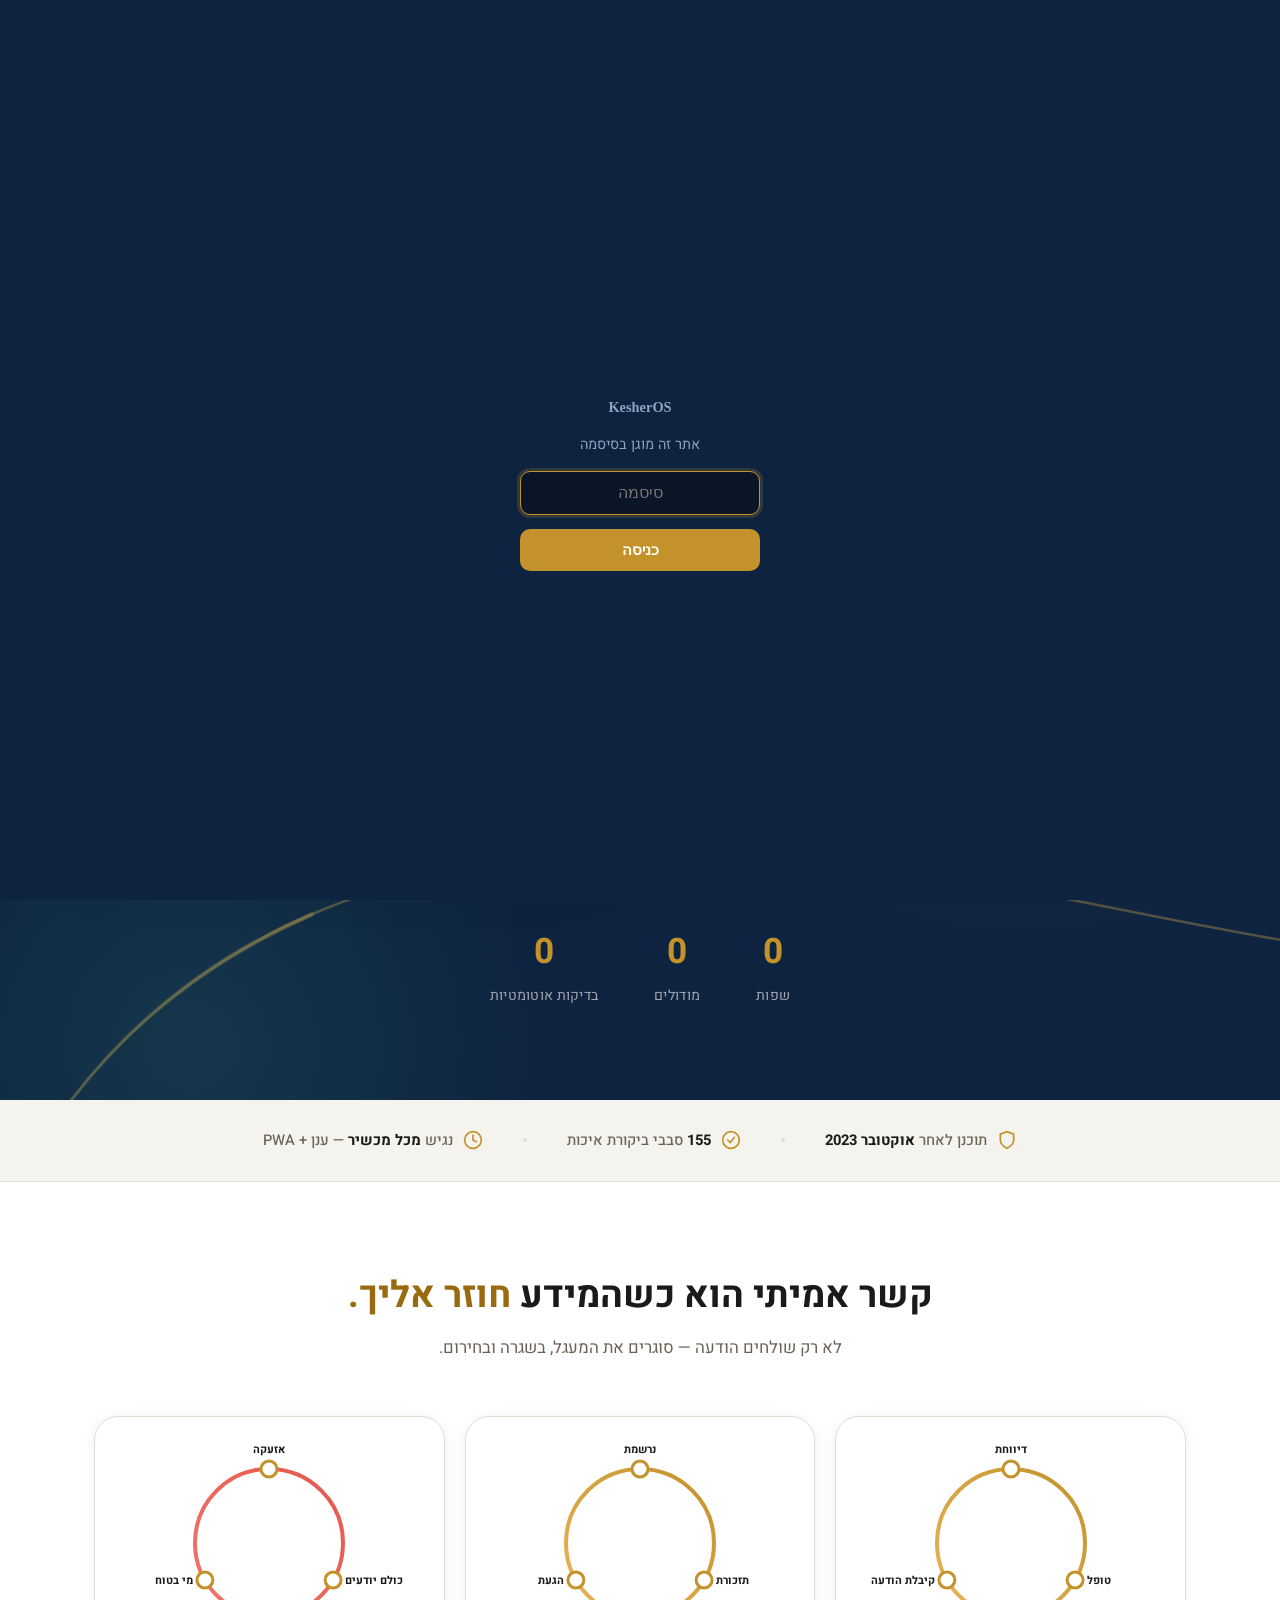
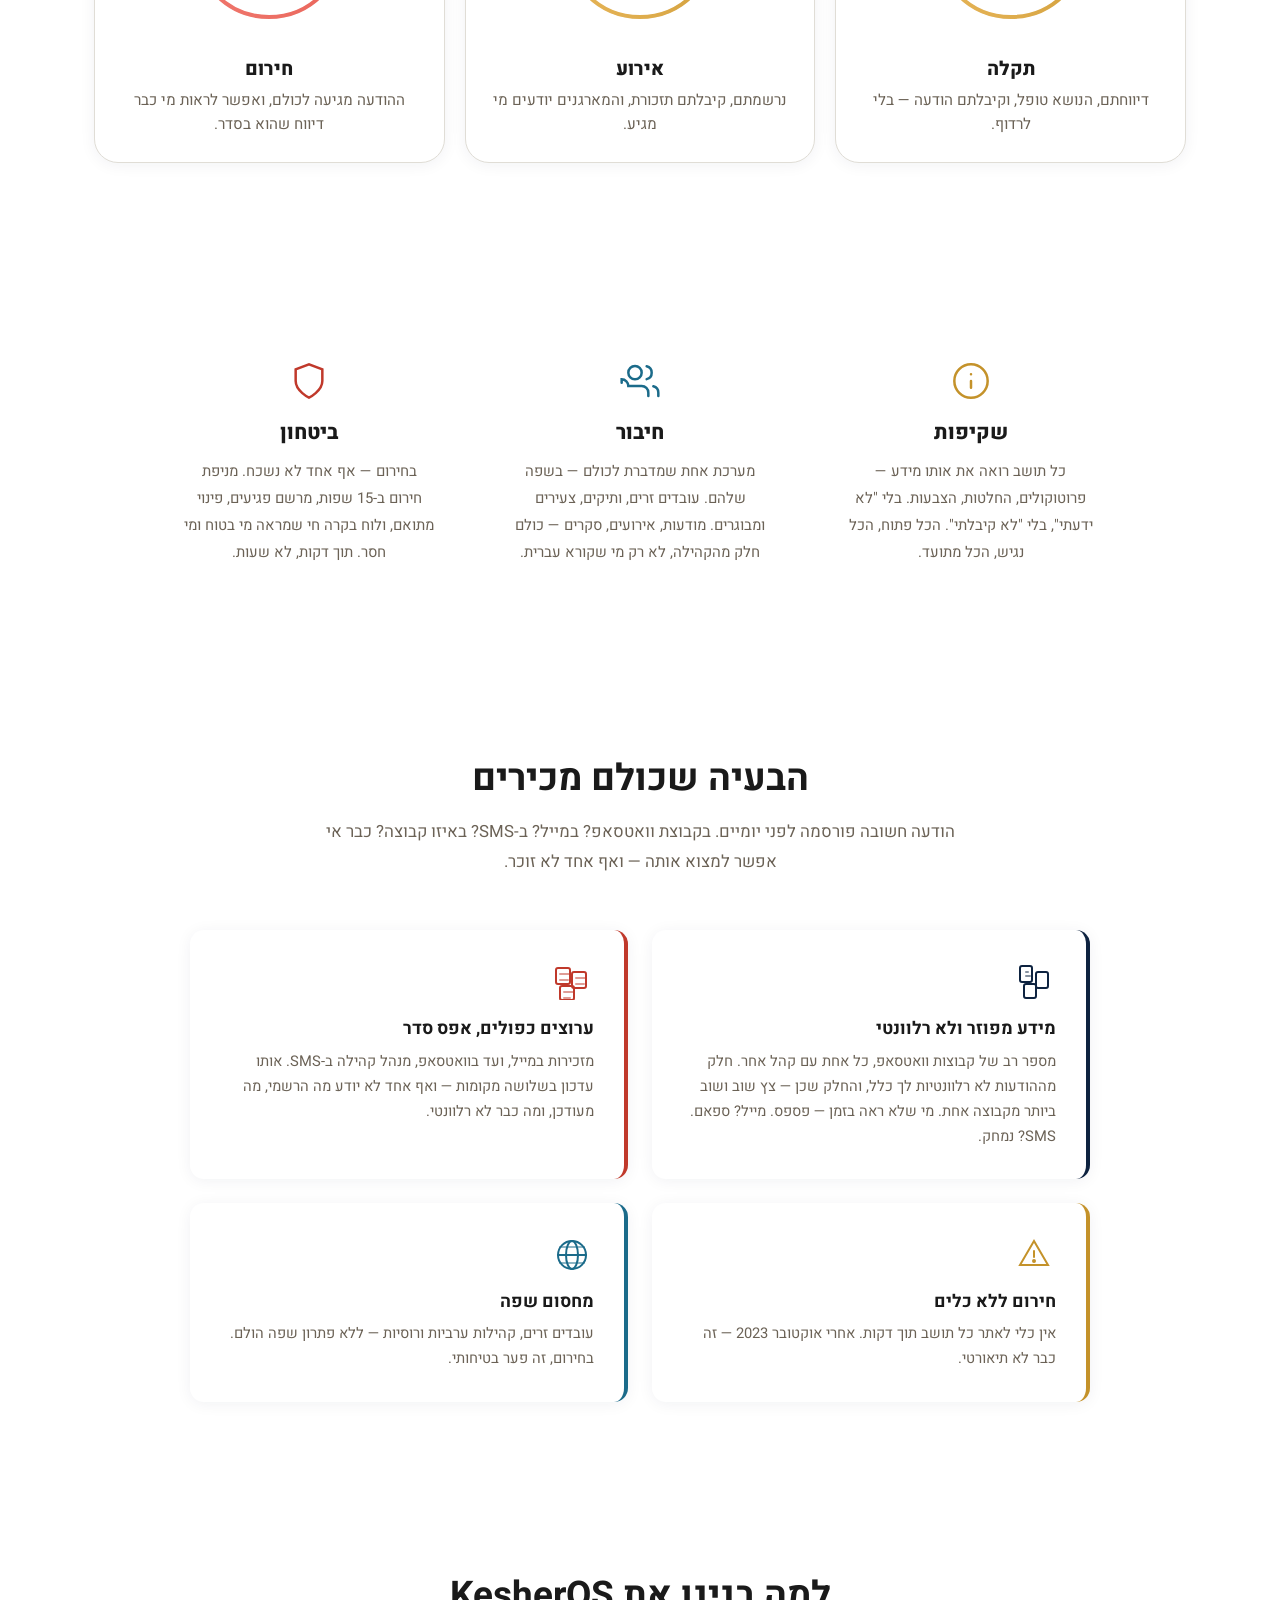
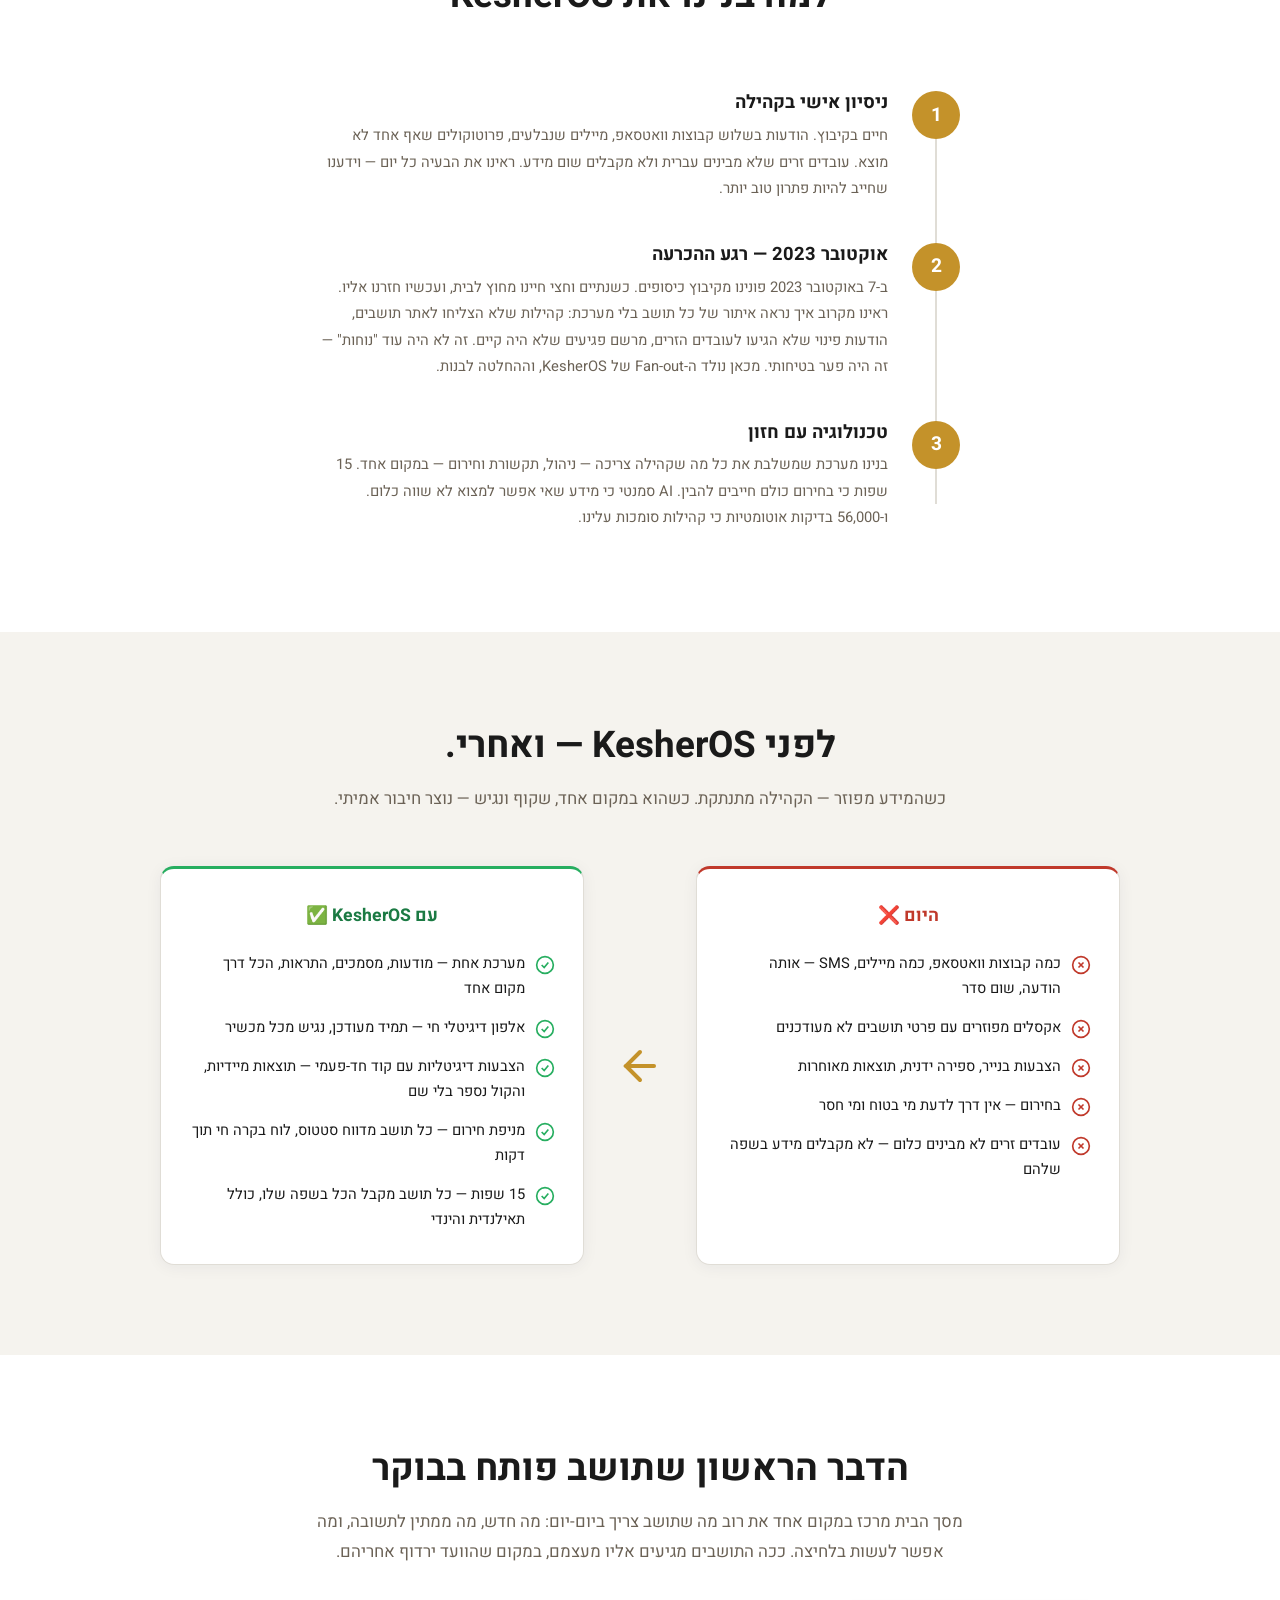
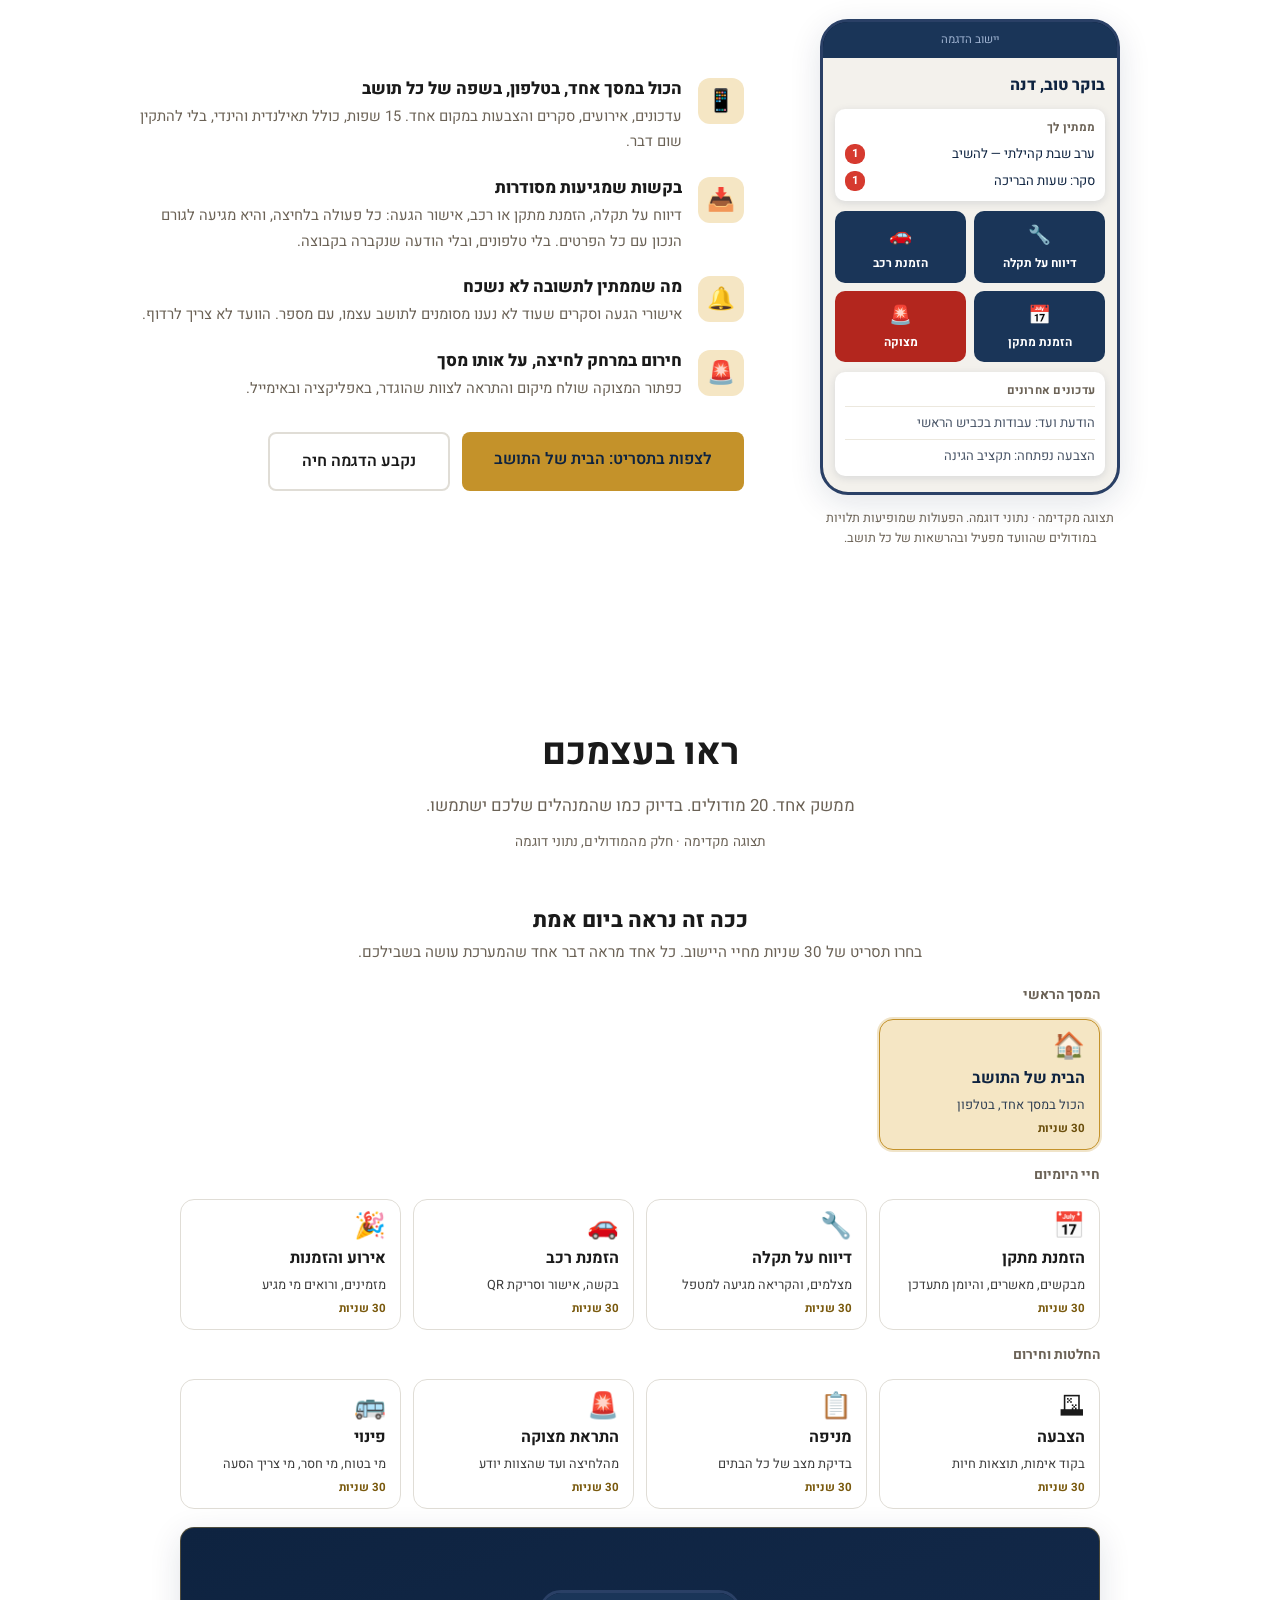
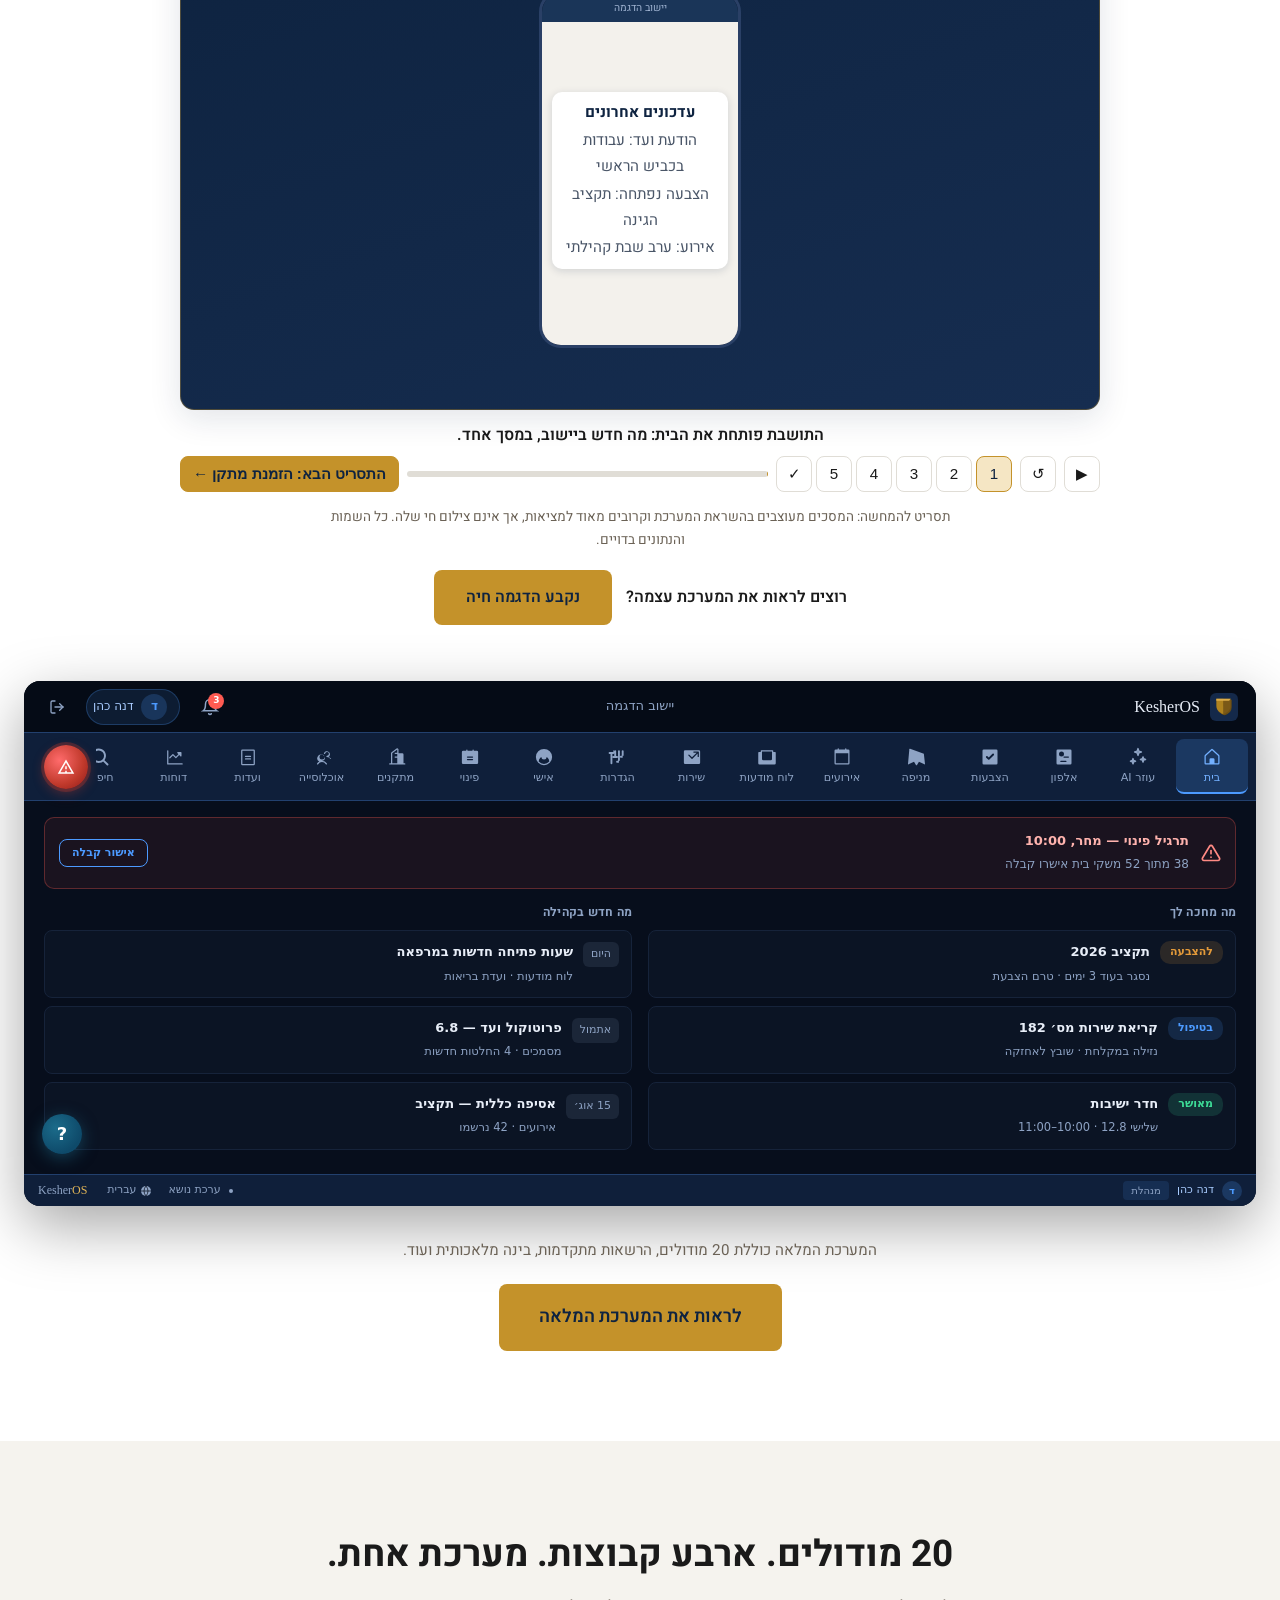
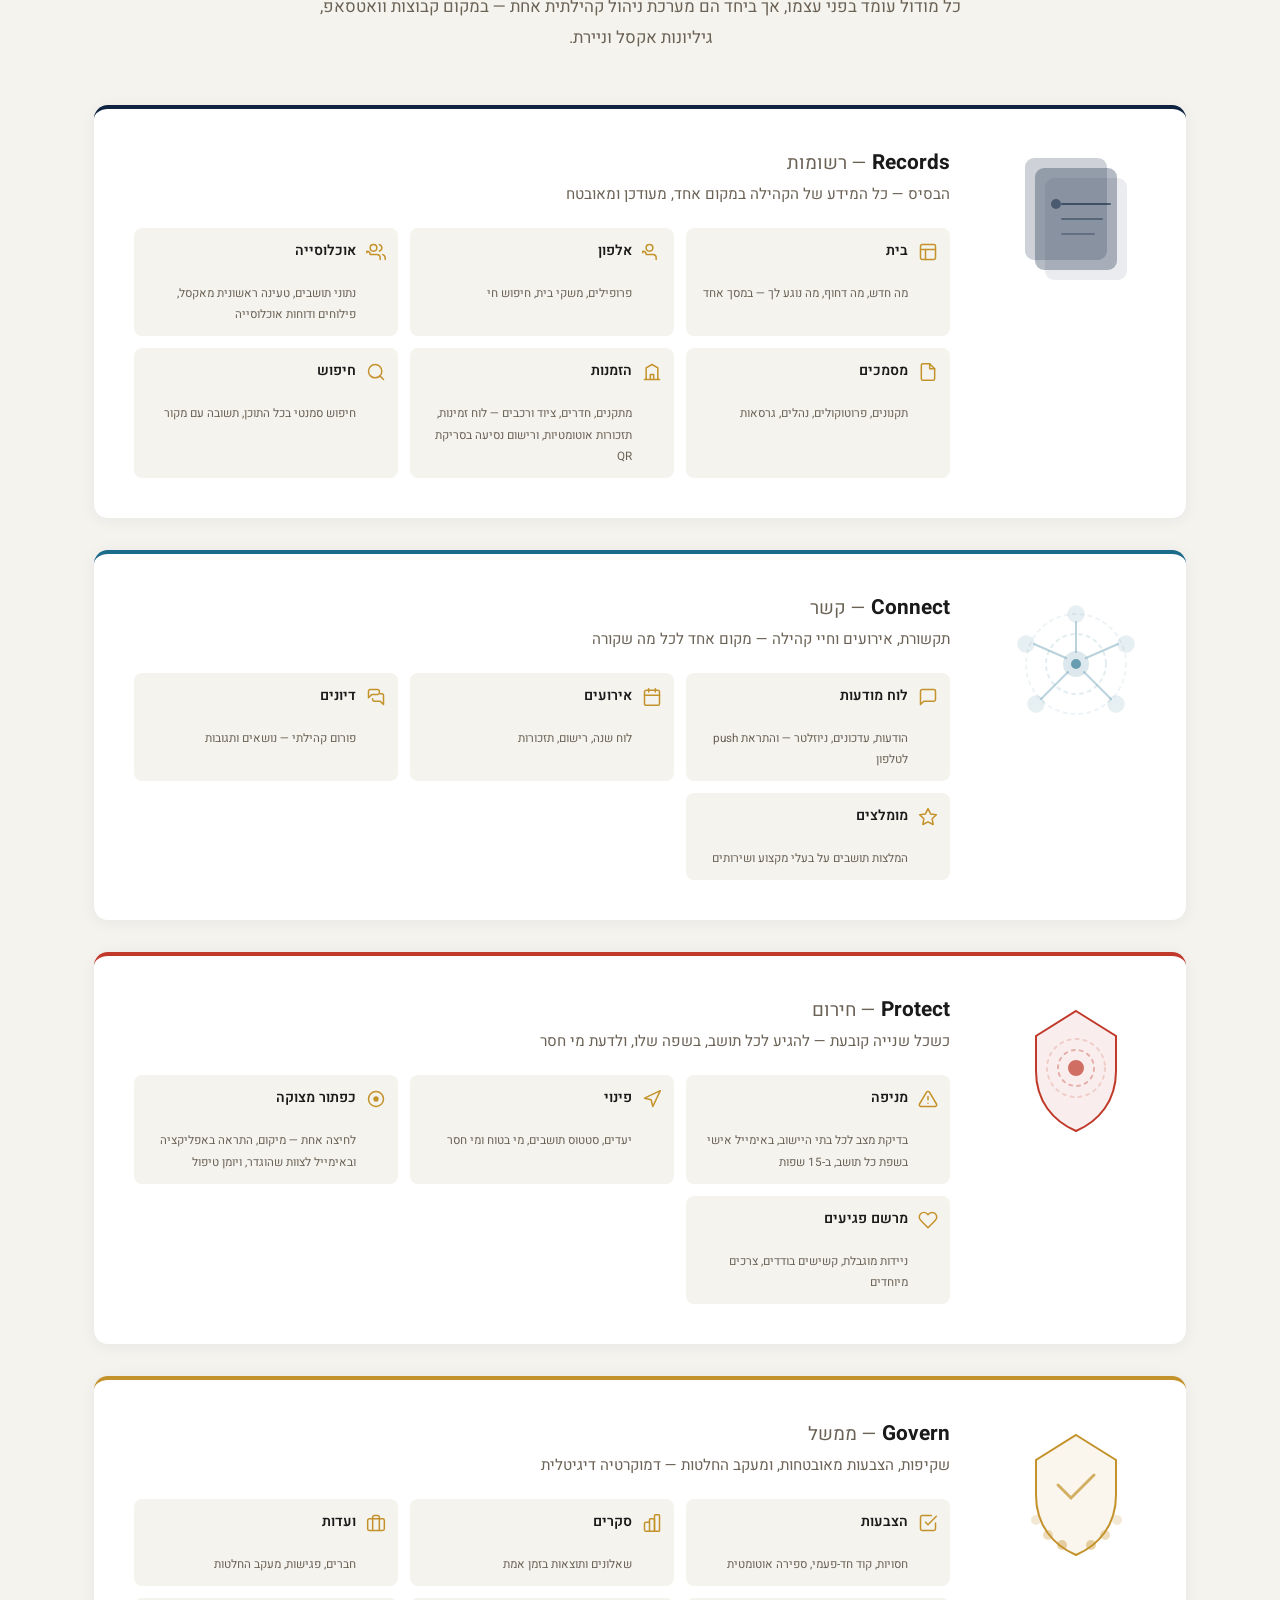
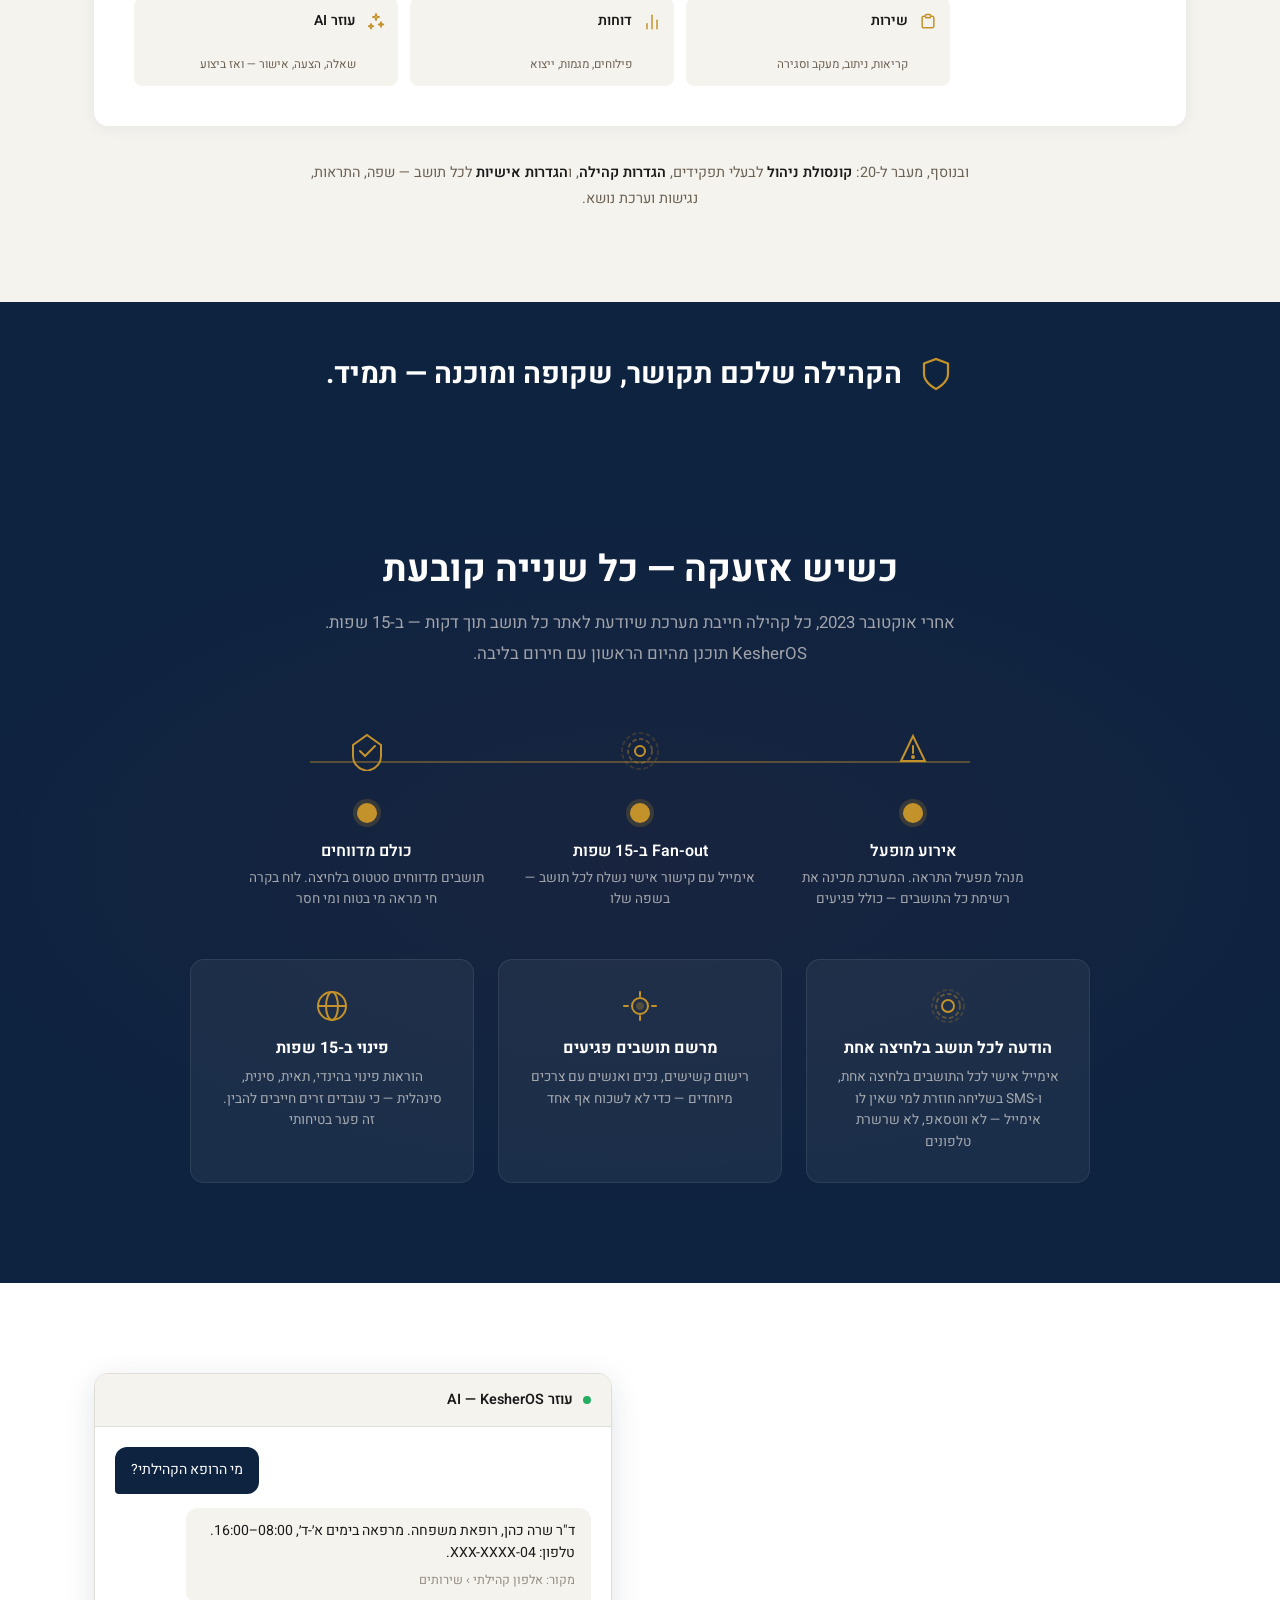
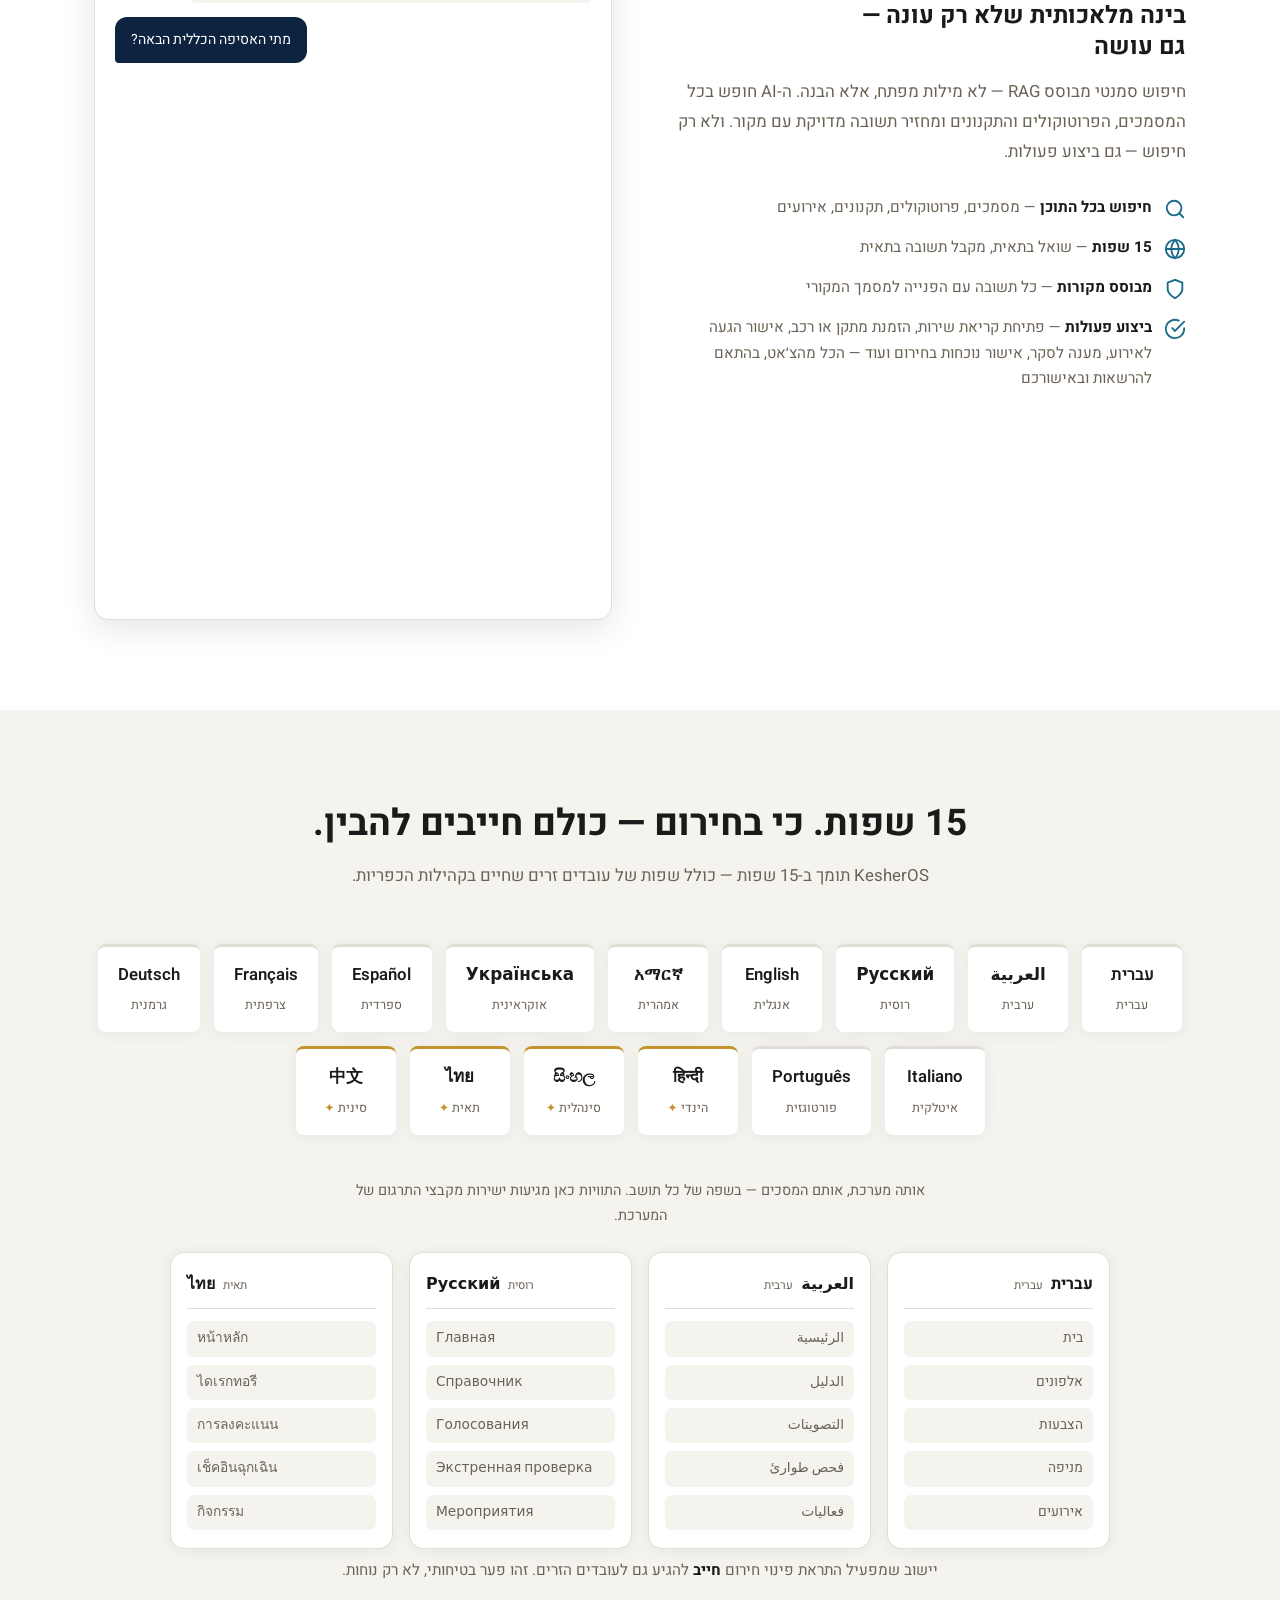
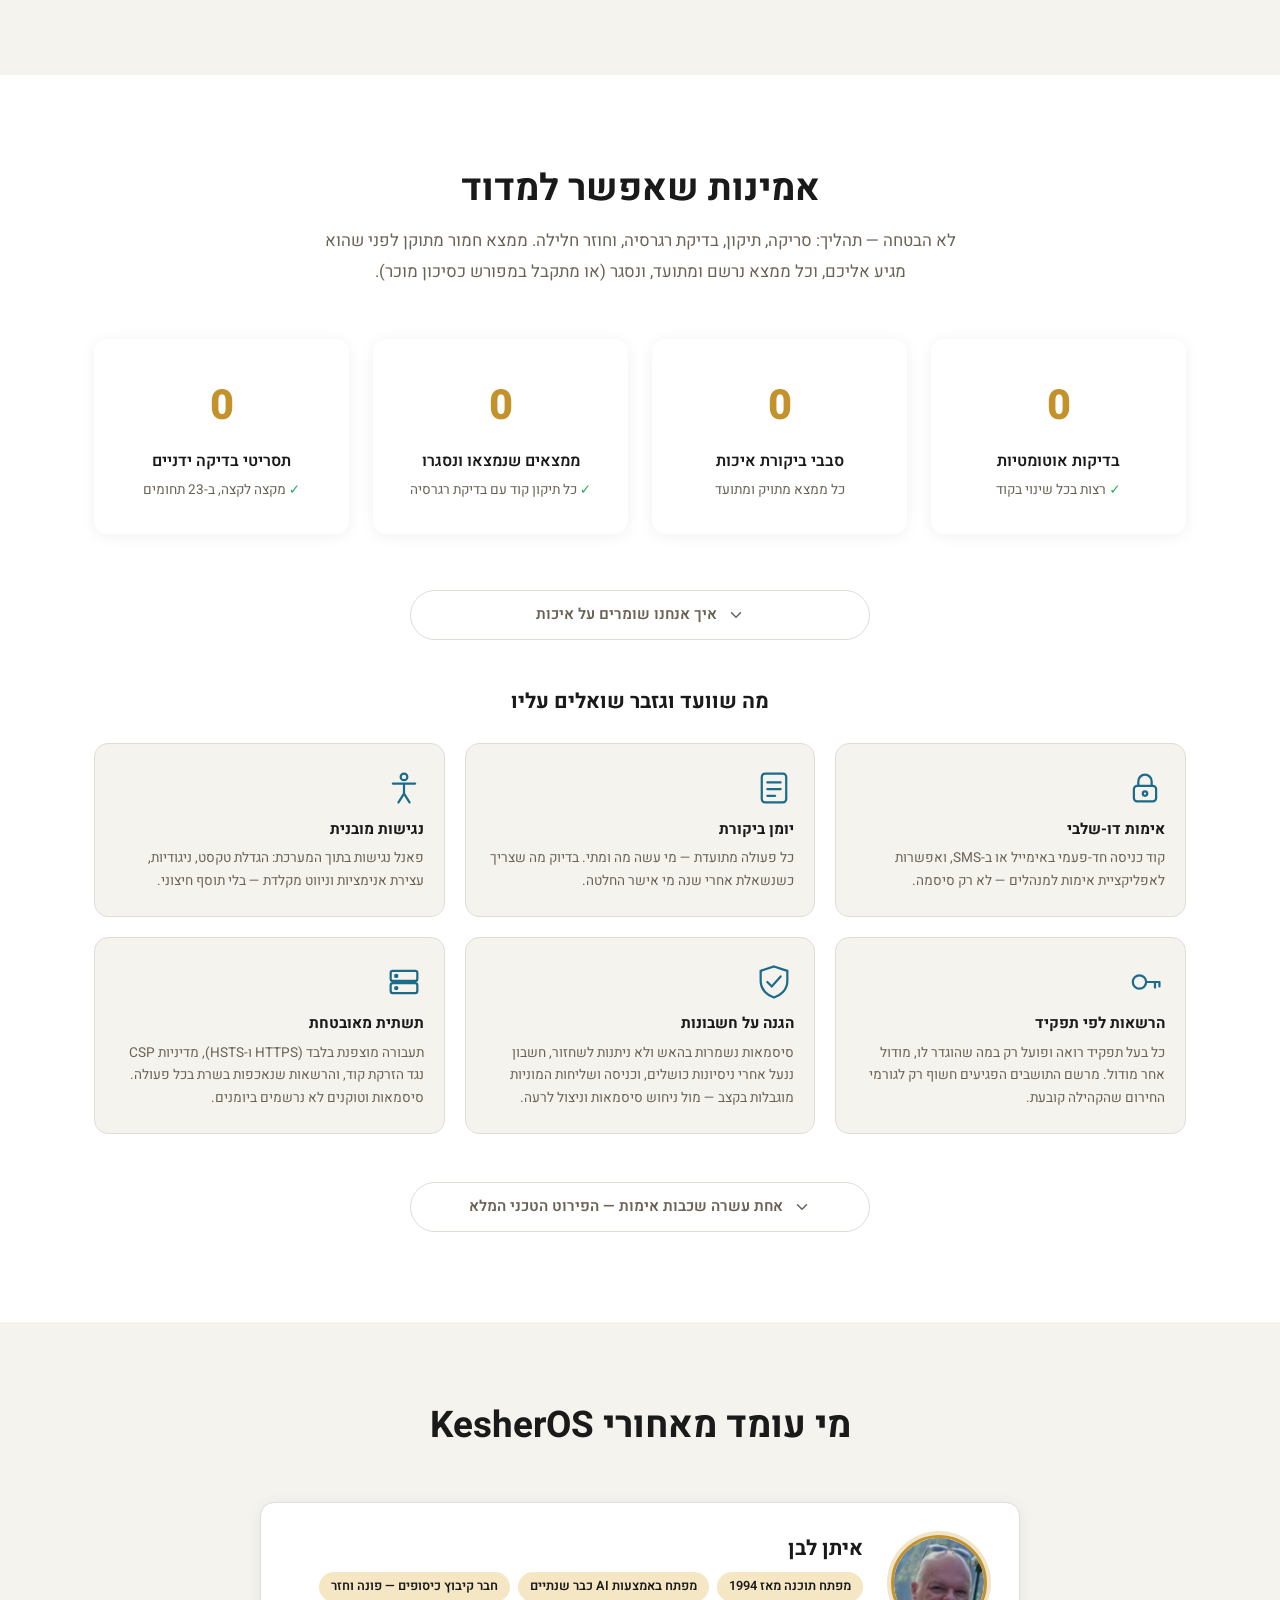
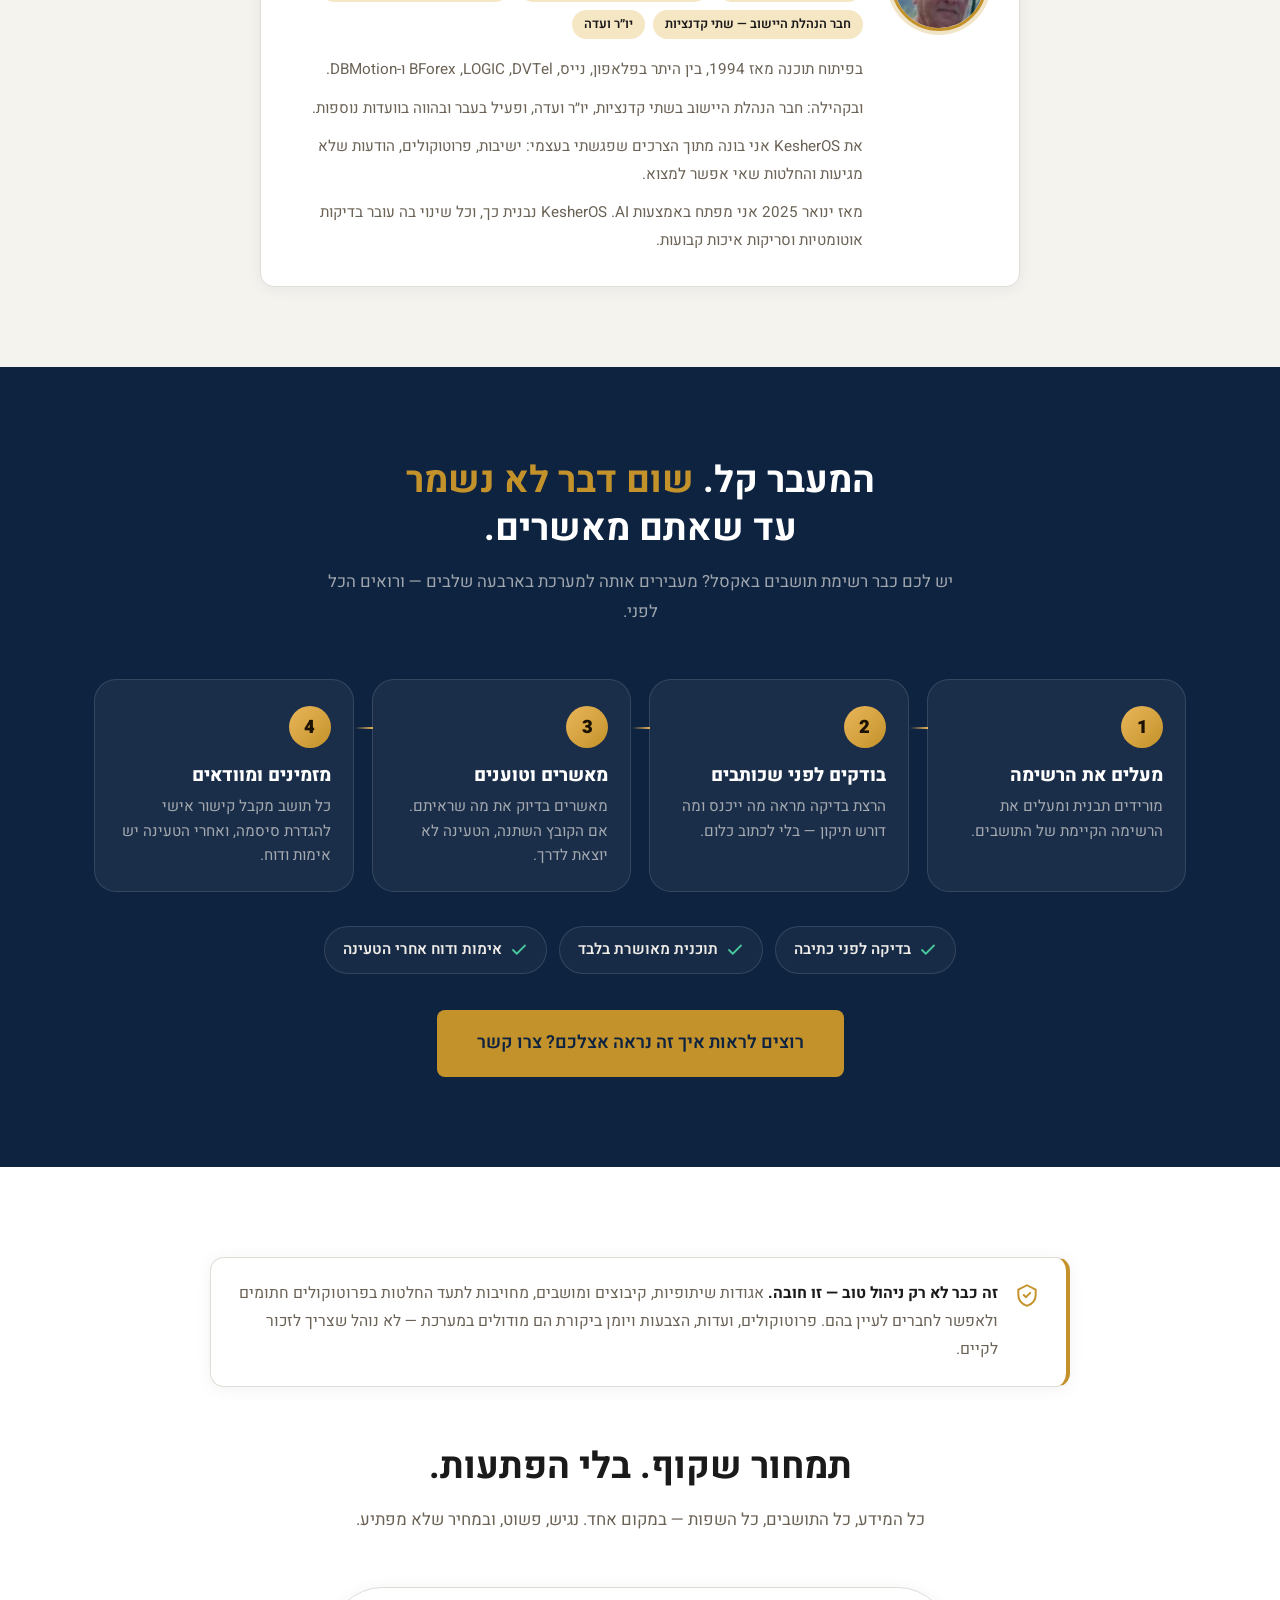
==== commit dace34c9: "feat: two new sections -- 'a real connection is when the information comes back to you' (three rings" ====
--- a/index.html
+++ b/index.html
@@ -399,6 +399,27 @@
     </div>
   </div>
 
+  <!-- ═══════════════════════════════════════════════════════════
+       3a. LOOPS — a real connection is when the information comes back to you
+       ═══════════════════════════════════════════════════════════ -->
+  <section class="loops" id="loops" aria-labelledby="loopsTitle">
+    <div class="container">
+      <div class="section-header reveal">
+        <h2 id="loopsTitle">קשר אמיתי הוא כשהמידע <em>חוזר אליך.</em></h2>
+        <p class="section-lead">לא רק שולחים הודעה — סוגרים את המעגל, בשגרה ובחירום.</p>
+      </div>
+      <div class="loop-grid reveal">
+        <div class="loop"><svg class="ring" viewBox="0 0 200 200" aria-hidden="true"><circle class="ring-track" cx="100" cy="100" r="74"/><circle class="ring-arc" cx="100" cy="100" r="74" pathLength="100" transform="rotate(-90 100 100)"/><circle class="ring-dot" cx="100.0" cy="26.0" r="8"/><circle class="ring-dot" cx="164.1" cy="137.0" r="8"/><circle class="ring-dot" cx="35.9" cy="137.0" r="8"/><text x="100" y="10.0" text-anchor="middle">דיווחת</text><text x="176" y="141" text-anchor="end">טופל</text><text x="24" y="141" text-anchor="start">קיבלת הודעה</text></svg><h3>תקלה</h3><p>דיווחתם, הנושא טופל, וקיבלתם הודעה — בלי לרדוף.</p></div>
+        <div class="loop"><svg class="ring" viewBox="0 0 200 200" aria-hidden="true"><circle class="ring-track" cx="100" cy="100" r="74"/><circle class="ring-arc" cx="100" cy="100" r="74" pathLength="100" transform="rotate(-90 100 100)"/><circle class="ring-dot" cx="100.0" cy="26.0" r="8"/><circle class="ring-dot" cx="164.1" cy="137.0" r="8"/><circle class="ring-dot" cx="35.9" cy="137.0" r="8"/><text x="100" y="10.0" text-anchor="middle">נרשמת</text><text x="176" y="141" text-anchor="end">תזכורת</text><text x="24" y="141" text-anchor="start">הגעת</text></svg><h3>אירוע</h3><p>נרשמתם, קיבלתם תזכורת, והמארגנים יודעים מי מגיע.</p></div>
+        <div class="loop is-alert"><svg class="ring" viewBox="0 0 200 200" aria-hidden="true"><circle class="ring-track" cx="100" cy="100" r="74"/><circle class="ring-arc" cx="100" cy="100" r="74" pathLength="100" transform="rotate(-90 100 100)"/><circle class="ring-dot" cx="100.0" cy="26.0" r="8"/><circle class="ring-dot" cx="164.1" cy="137.0" r="8"/><circle class="ring-dot" cx="35.9" cy="137.0" r="8"/><text x="100" y="10.0" text-anchor="middle">אזעקה</text><text x="176" y="141" text-anchor="end">כולם יודעים</text><text x="24" y="141" text-anchor="start">מי בטוח</text></svg><h3>חירום</h3><p>ההודעה מגיעה לכולם, ואפשר לראות מי כבר דיווח שהוא בסדר.</p></div>
+      </div>
+      <svg width="0" height="0" style="position:absolute" aria-hidden="true" focusable="false"><defs>
+        <linearGradient id="ringGold" x1="0" y1="0" x2="1" y2="1"><stop offset="0" stop-color="#E8B659"/><stop offset="1" stop-color="#C4922A"/></linearGradient>
+        <linearGradient id="ringAlert" x1="0" y1="0" x2="1" y2="1"><stop offset="0" stop-color="#F0786E"/><stop offset="1" stop-color="#E5574C"/></linearGradient>
+      </defs></svg>
+    </div>
+  </section>
+
   <!-- ═══════════════════════════════════════════════════════
        3b. PILLARS — transparency, connection, safety
        ═══════════════════════════════════════════════════════ -->
@@ -2494,6 +2515,30 @@
           <p>מאז ינואר 2025 אני מפתח באמצעות <bdi>AI</bdi>. <bdi>KesherOS</bdi> נבנית כך, וכל שינוי בה עובר בדיקות אוטומטיות וסריקות איכות קבועות.</p>
         </div>
       </div>
+    </div>
+  </section>
+
+  <!-- ═══════════════════════════════════════════════════════════
+       9b. MIGRATION — moving an existing list in is easy, and nothing is saved before you approve
+       ═══════════════════════════════════════════════════════════ -->
+  <section class="migration" id="migration" aria-labelledby="migrationTitle">
+    <div class="container">
+      <div class="section-header reveal">
+        <h2 id="migrationTitle">המעבר קל. <em>שום דבר לא נשמר</em><br>עד שאתם מאשרים.</h2>
+        <p class="section-lead">יש לכם כבר רשימת תושבים באקסל? מעבירים אותה למערכת בארבעה שלבים — ורואים הכל לפני.</p>
+      </div>
+      <ol class="mig-flow">
+        <li class="reveal"><h3>מעלים את הרשימה</h3><p>מורידים תבנית ומעלים את הרשימה הקיימת של התושבים.</p></li>
+        <li class="reveal"><h3>בודקים לפני שכותבים</h3><p>הרצת בדיקה מראה מה ייכנס ומה דורש תיקון — בלי לכתוב כלום.</p></li>
+        <li class="reveal"><h3>מאשרים וטוענים</h3><p>מאשרים בדיוק את מה שראיתם. אם הקובץ השתנה, הטעינה לא יוצאת לדרך.</p></li>
+        <li class="reveal"><h3>מזמינים ומוודאים</h3><p>כל תושב מקבל קישור אישי להגדרת סיסמה, ואחרי הטעינה יש אימות ודוח.</p></li>
+      </ol>
+      <div class="mig-trust reveal">
+        <span><svg width="18" height="18" viewBox="0 0 24 24" fill="none" stroke="currentColor" stroke-width="2.4" stroke-linecap="round" stroke-linejoin="round" aria-hidden="true"><path d="M20 6 9 17l-5-5"/></svg>בדיקה לפני כתיבה</span>
+        <span><svg width="18" height="18" viewBox="0 0 24 24" fill="none" stroke="currentColor" stroke-width="2.4" stroke-linecap="round" stroke-linejoin="round" aria-hidden="true"><path d="M20 6 9 17l-5-5"/></svg>תוכנית מאושרת בלבד</span>
+        <span><svg width="18" height="18" viewBox="0 0 24 24" fill="none" stroke="currentColor" stroke-width="2.4" stroke-linecap="round" stroke-linejoin="round" aria-hidden="true"><path d="M20 6 9 17l-5-5"/></svg>אימות ודוח אחרי הטעינה</span>
+      </div>
+      <div class="mig-cta reveal"><a href="#contact" class="btn btn-primary btn-lg">רוצים לראות איך זה נראה אצלכם? צרו קשר</a></div>
     </div>
   </section>
 
--- a/style.css
+++ b/style.css
@@ -2912,3 +2912,59 @@
   .hero-threads .t-flow, .hero-threads .t-knot { animation: none; }
   .hero-threads .t-flow { stroke-dasharray: none; opacity: .22; }
 }
+
+/* ═══ Loops ("a real connection is when the information comes back to you") ═══ */
+.loops { background: var(--bg); padding: 90px 0; }
+.loops h2 em, .migration h2 em { font-style: normal; color: var(--gold); }
+:root[data-theme="light"] .loops h2 em { color: #9A6A0E; }
+.loop-grid { display: grid; grid-template-columns: repeat(3, 1fr); gap: 20px; }
+.loop { padding: 26px 22px; border-radius: 24px; background: var(--card-bg); border: 1px solid var(--border); box-shadow: var(--card-shadow); text-align: center; }
+.loop h3 { font-size: 1.2rem; font-weight: 800; margin: 0; }
+.loop p { margin: 6px 0 0; color: var(--text-muted); font-size: .95rem; line-height: 1.6; }
+.ring { width: 200px; height: 200px; margin: 0 auto 14px; display: block; overflow: visible; }
+.ring-track { fill: none; stroke: var(--border); stroke-width: 3; }
+.ring-arc { fill: none; stroke: url(#ringGold); stroke-width: 4; stroke-linecap: round; stroke-dasharray: 100; stroke-dashoffset: 100; }
+.loop.is-alert .ring-arc { stroke: url(#ringAlert); }
+.ring-dot { fill: var(--card-bg); stroke: var(--gold); stroke-width: 3; }
+.ring text { font: 700 11px var(--font-body); fill: var(--text); }
+/* the rings close one after the other, but only once the grid has scrolled into view (the site's own reveal adds .visible) */
+.loop-grid.visible .ring-arc { animation: ring-close 5.5s cubic-bezier(.45,.05,.35,1) .5s forwards; }
+.loop-grid.visible .loop:nth-child(2) .ring-arc { animation-delay: 1.3s; }
+.loop-grid.visible .loop:nth-child(3) .ring-arc { animation-delay: 2.1s; }
+@keyframes ring-close { to { stroke-dashoffset: 0; } }
+
+/* ═══ Migration ═══ */
+.migration { background: var(--bg-dark); color: var(--text-on-dark); padding: 90px 0; }
+.migration h2 { color: #FFF; }
+.migration .section-lead { color: var(--text-on-dark-muted); }
+.mig-flow { list-style: none; padding: 0; margin: 0; display: grid; grid-template-columns: repeat(4, 1fr); gap: 18px; counter-reset: mig; }
+.mig-flow li { position: relative; padding: 26px 22px 24px; border-radius: 22px; background: rgba(255,255,255,.05); border: 1px solid rgba(255,255,255,.12); counter-increment: mig; }
+.mig-flow li::before {
+  content: counter(mig); display: grid; place-items: center; width: 42px; height: 42px; border-radius: 50%;
+  background: linear-gradient(135deg, #E8B659, var(--gold)); color: #1B1203; font-weight: 900; font-size: 1.15rem; margin-bottom: 16px;
+}
+.mig-flow li:not(:last-child)::after { content: ''; position: absolute; top: 47px; inset-inline-end: -18px; width: 18px; height: 2px; background: linear-gradient(to left, #E8B659, transparent); }
+.mig-flow h3 { font-size: 1.15rem; font-weight: 800; color: #FFF; margin: 0 0 6px; }
+.mig-flow p { font-size: .95rem; color: var(--text-on-dark-muted); margin: 0; line-height: 1.6; }
+.mig-flow li.reveal { transition: opacity 1.5s ease, transform 1.5s cubic-bezier(.2,.7,.2,1); }
+.mig-flow li:nth-child(1) { transition-delay: .2s; } .mig-flow li:nth-child(2) { transition-delay: 1s; }
+.mig-flow li:nth-child(3) { transition-delay: 1.8s; } .mig-flow li:nth-child(4) { transition-delay: 2.6s; }
+.mig-trust { display: flex; flex-wrap: wrap; justify-content: center; gap: 12px; margin-top: 34px; }
+.mig-trust span { display: inline-flex; align-items: center; gap: 8px; padding: 10px 18px; border-radius: 999px; border: 1px solid rgba(255,255,255,.12); background: rgba(255,255,255,.04); font-weight: 600; font-size: .95rem; }
+.mig-trust svg { color: #48C79C; }
+.mig-cta { text-align: center; margin-top: 36px; }
+.mig-trust.reveal, .mig-cta.reveal { transition: opacity 1.4s ease 3.4s, transform 1.4s ease 3.4s; }
+
+@media (max-width: 900px) {
+  .loops, .migration { padding: 56px 0; }
+  .loop-grid { grid-template-columns: 1fr; }
+  .mig-flow { grid-template-columns: 1fr; gap: 14px; }
+  .mig-flow li:not(:last-child)::after { display: none; }
+  .mig-flow li { display: grid; grid-template-columns: auto 1fr; column-gap: 16px; padding: 18px; }
+  .mig-flow li::before { margin: 0; grid-row: span 2; }
+  .mig-cta .btn { width: 100%; }
+}
+@media (prefers-reduced-motion: reduce) {
+  .loop-grid .ring-arc { animation: none !important; stroke-dashoffset: 0; }
+  .mig-flow li.reveal, .mig-trust.reveal, .mig-cta.reveal { transition: none; }
+}
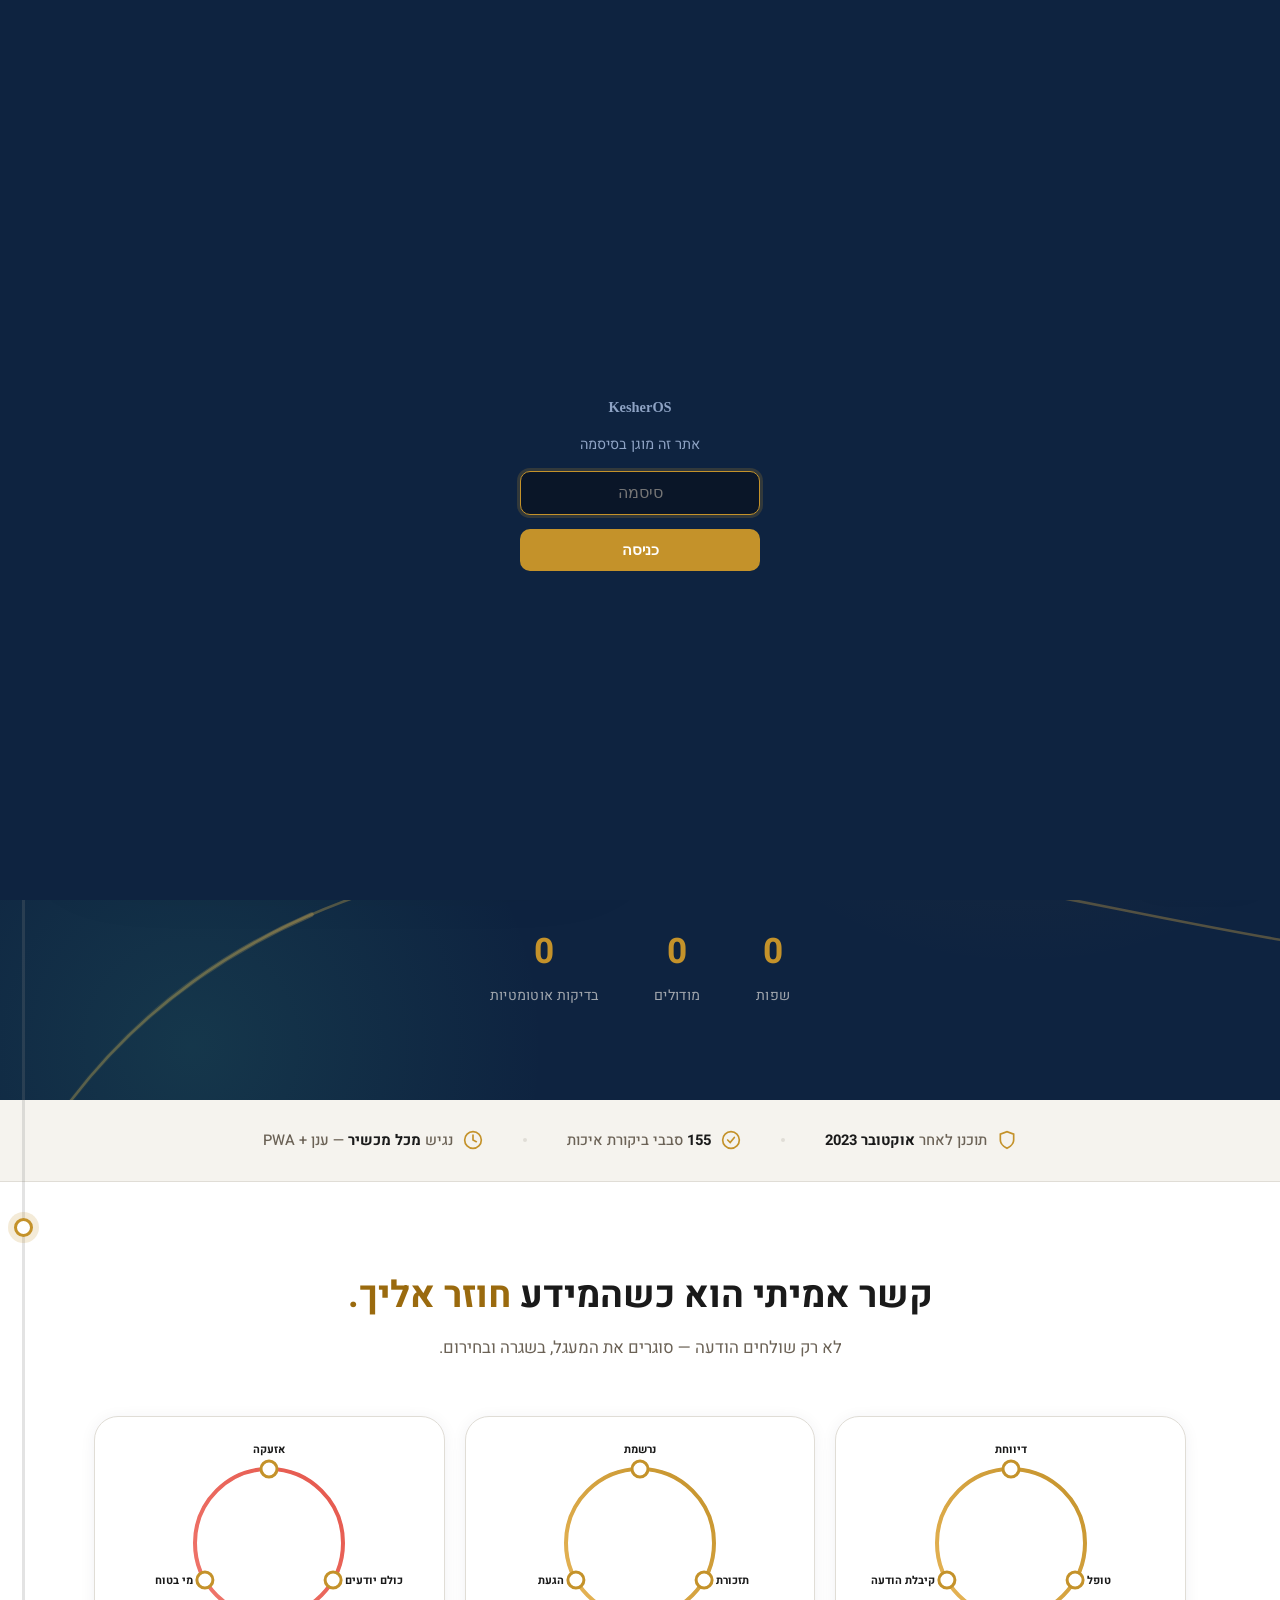
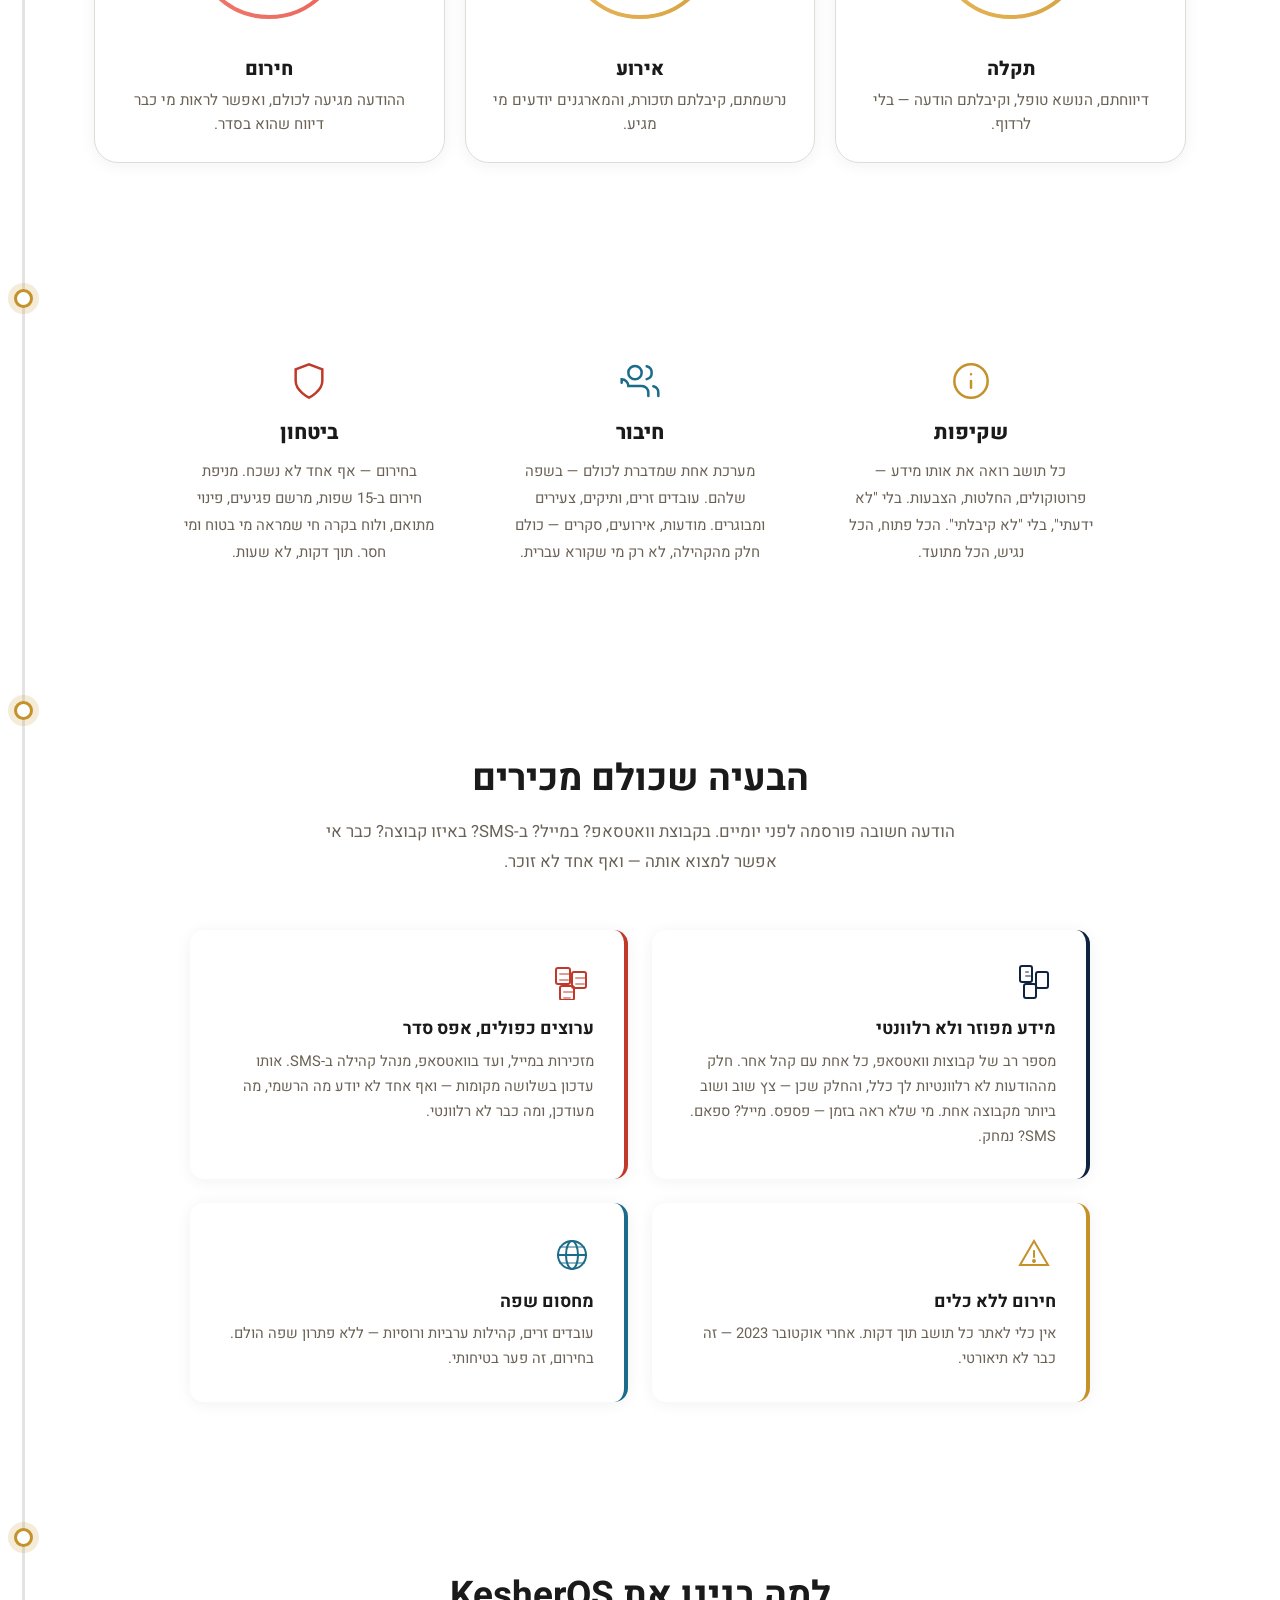
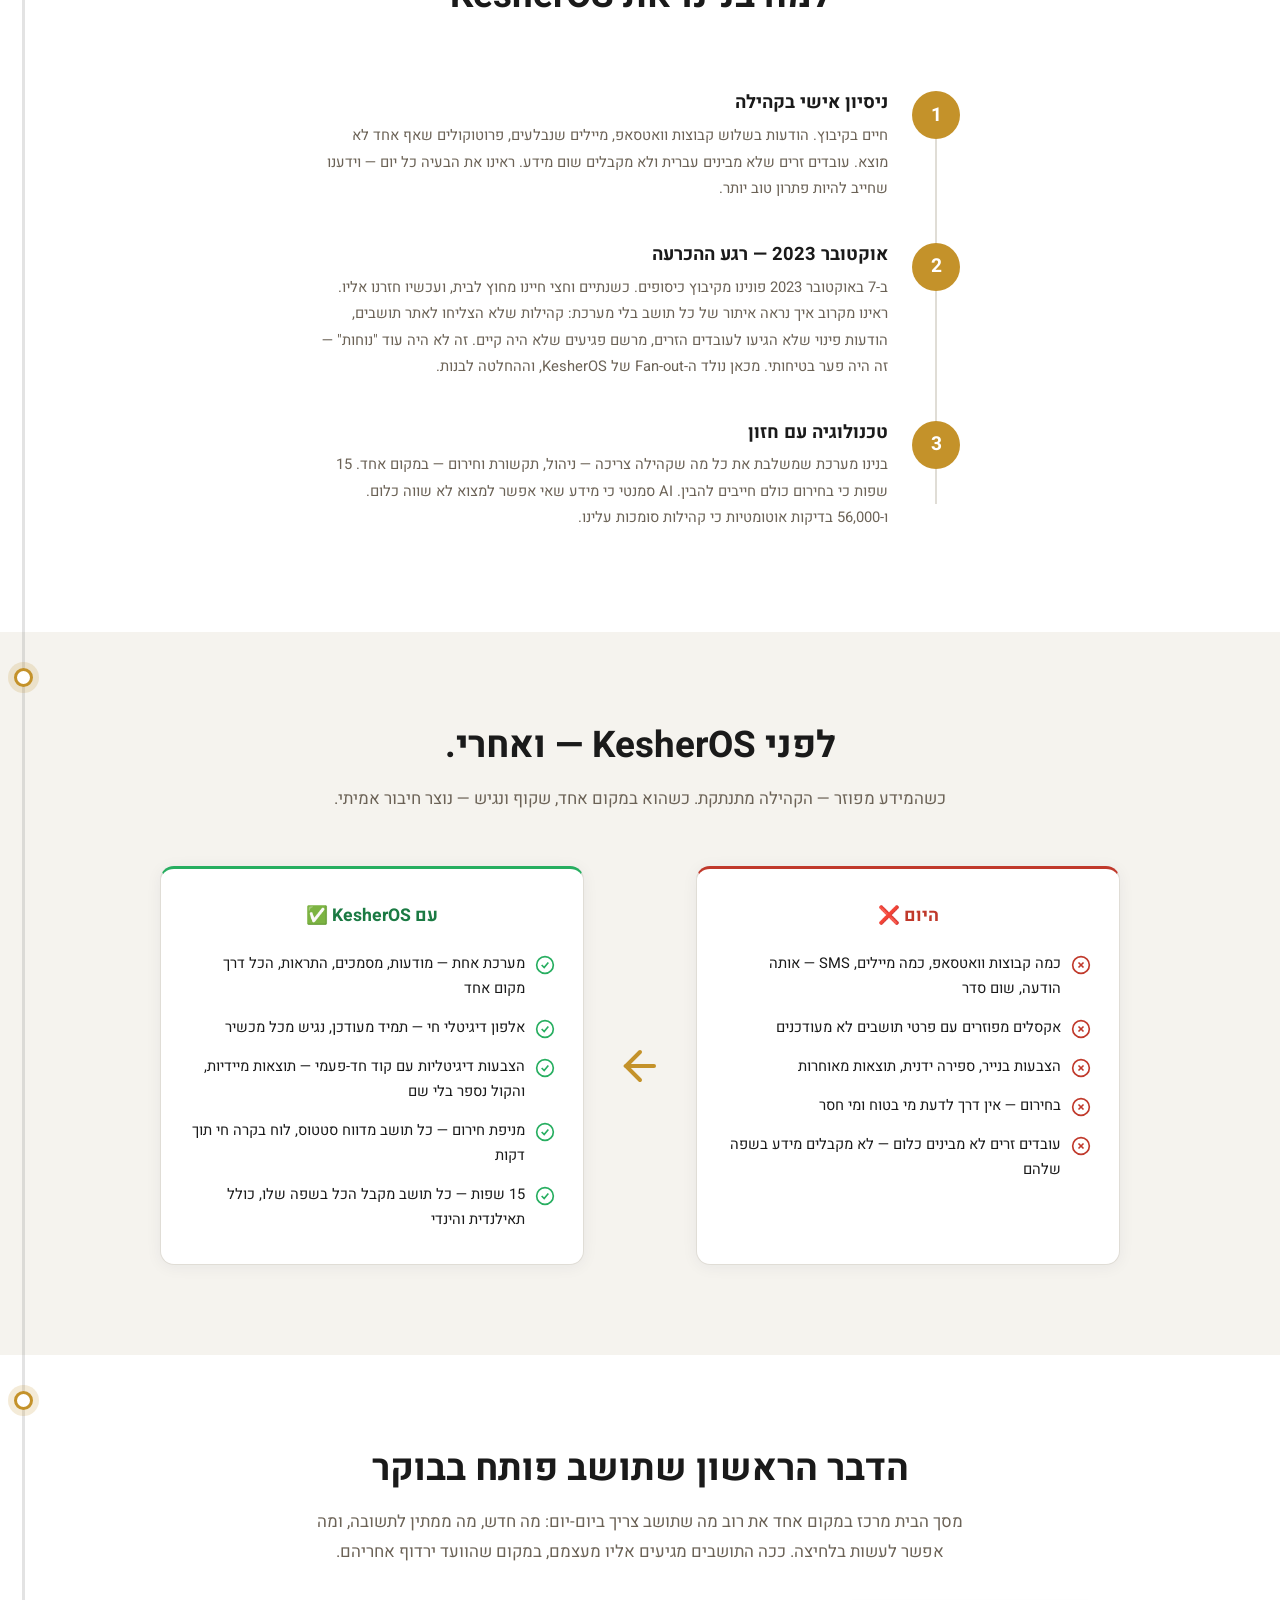
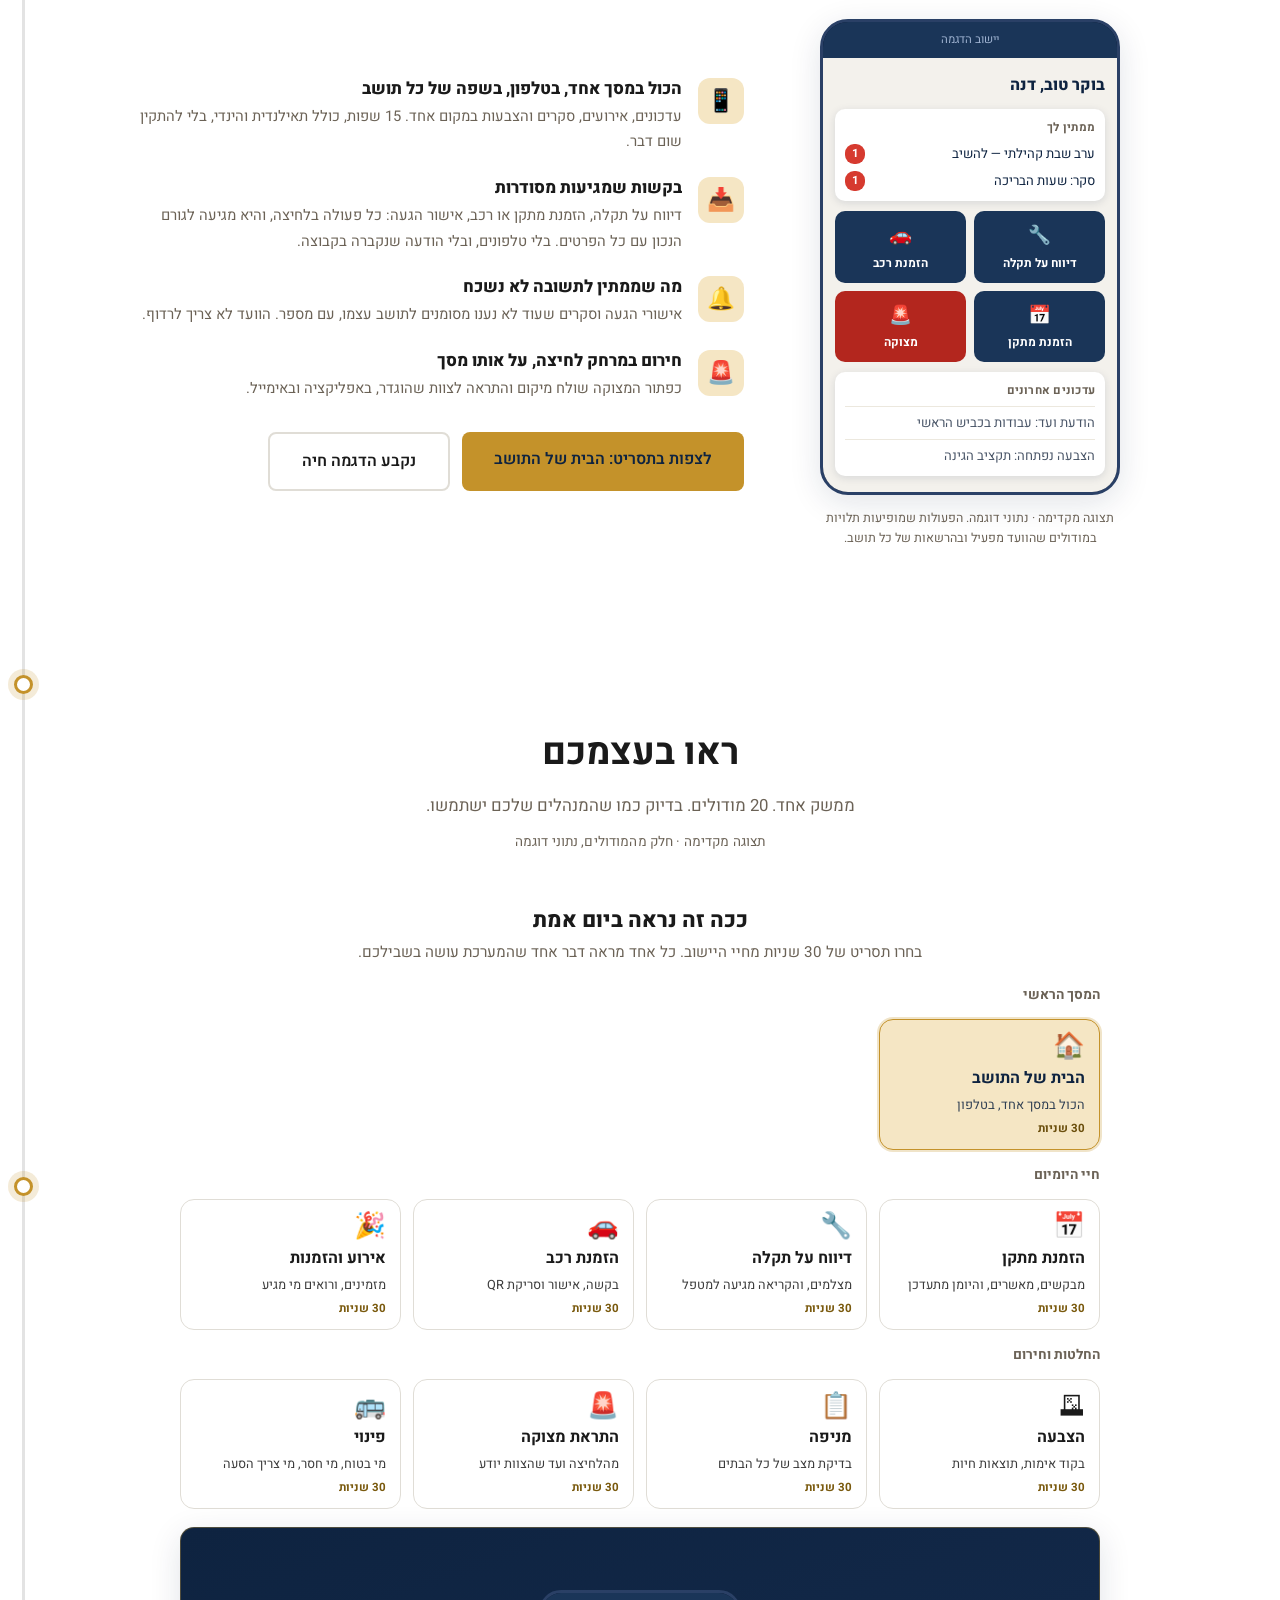
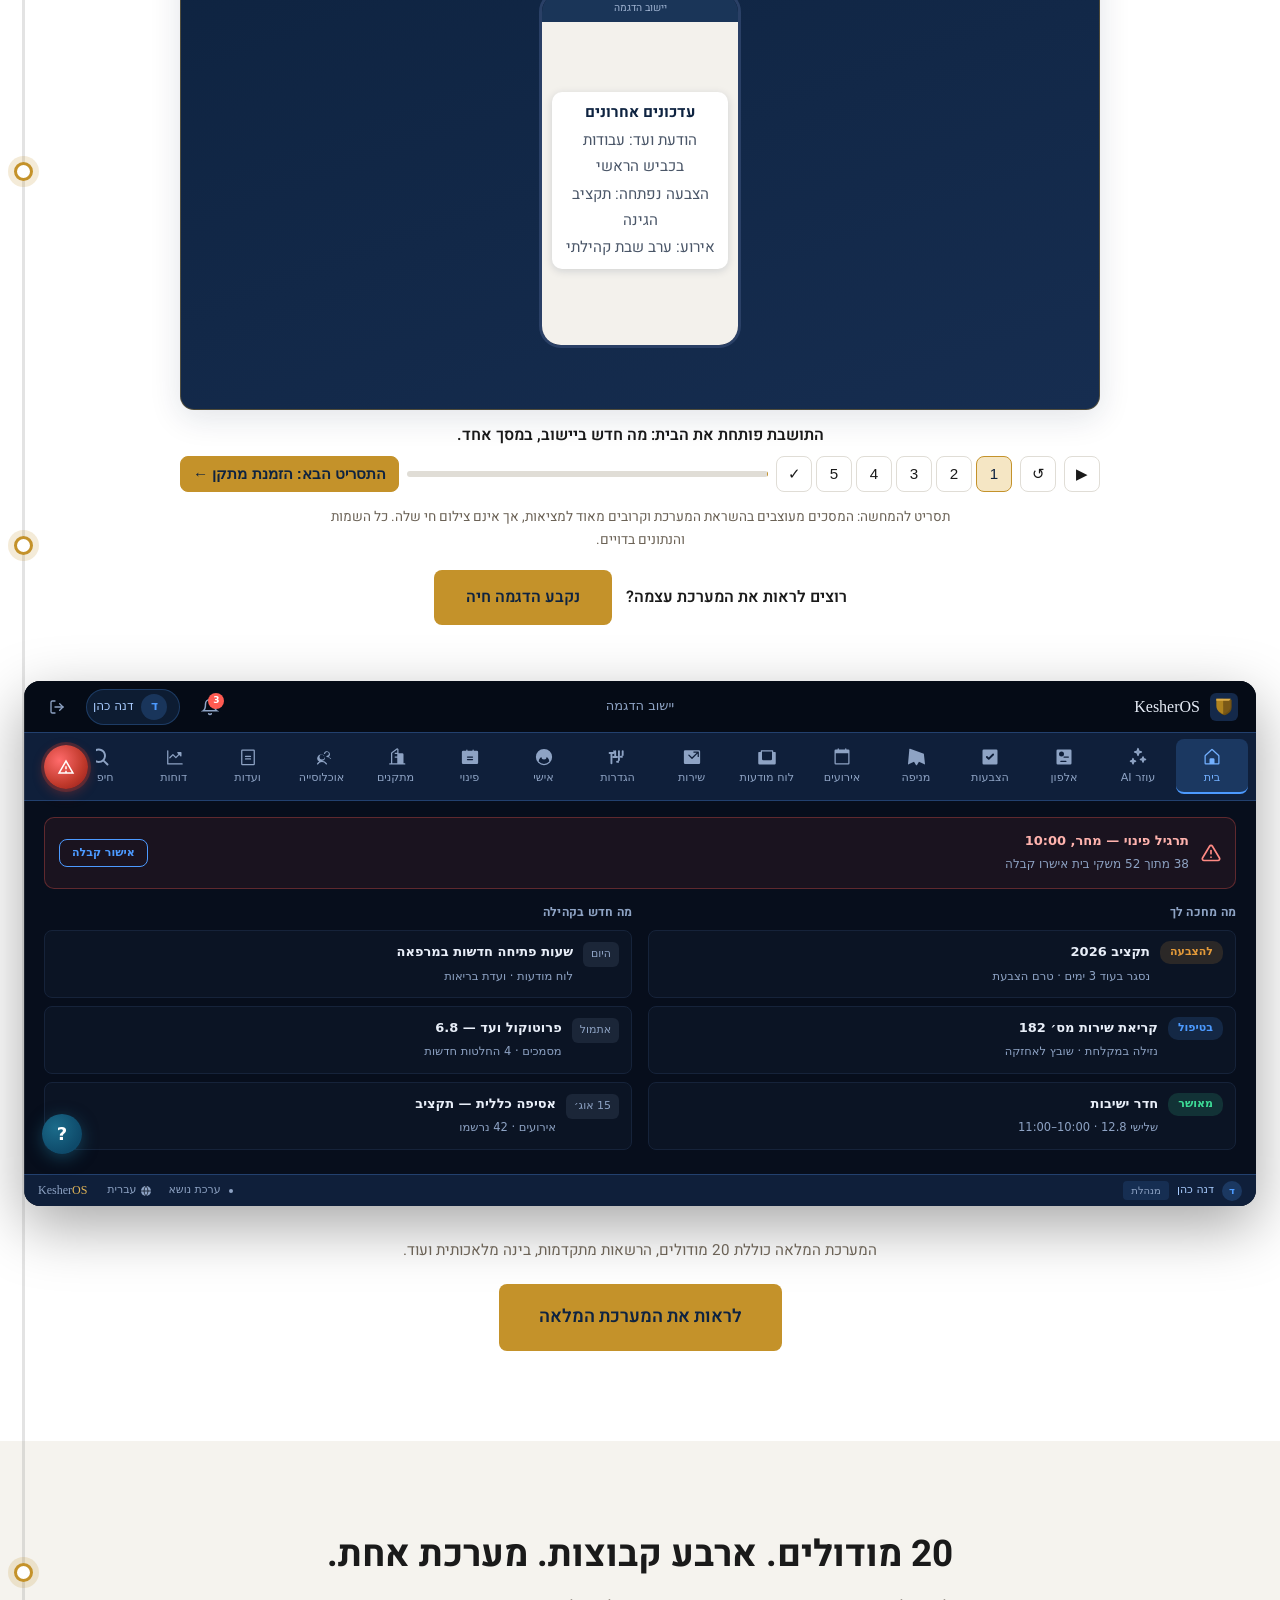
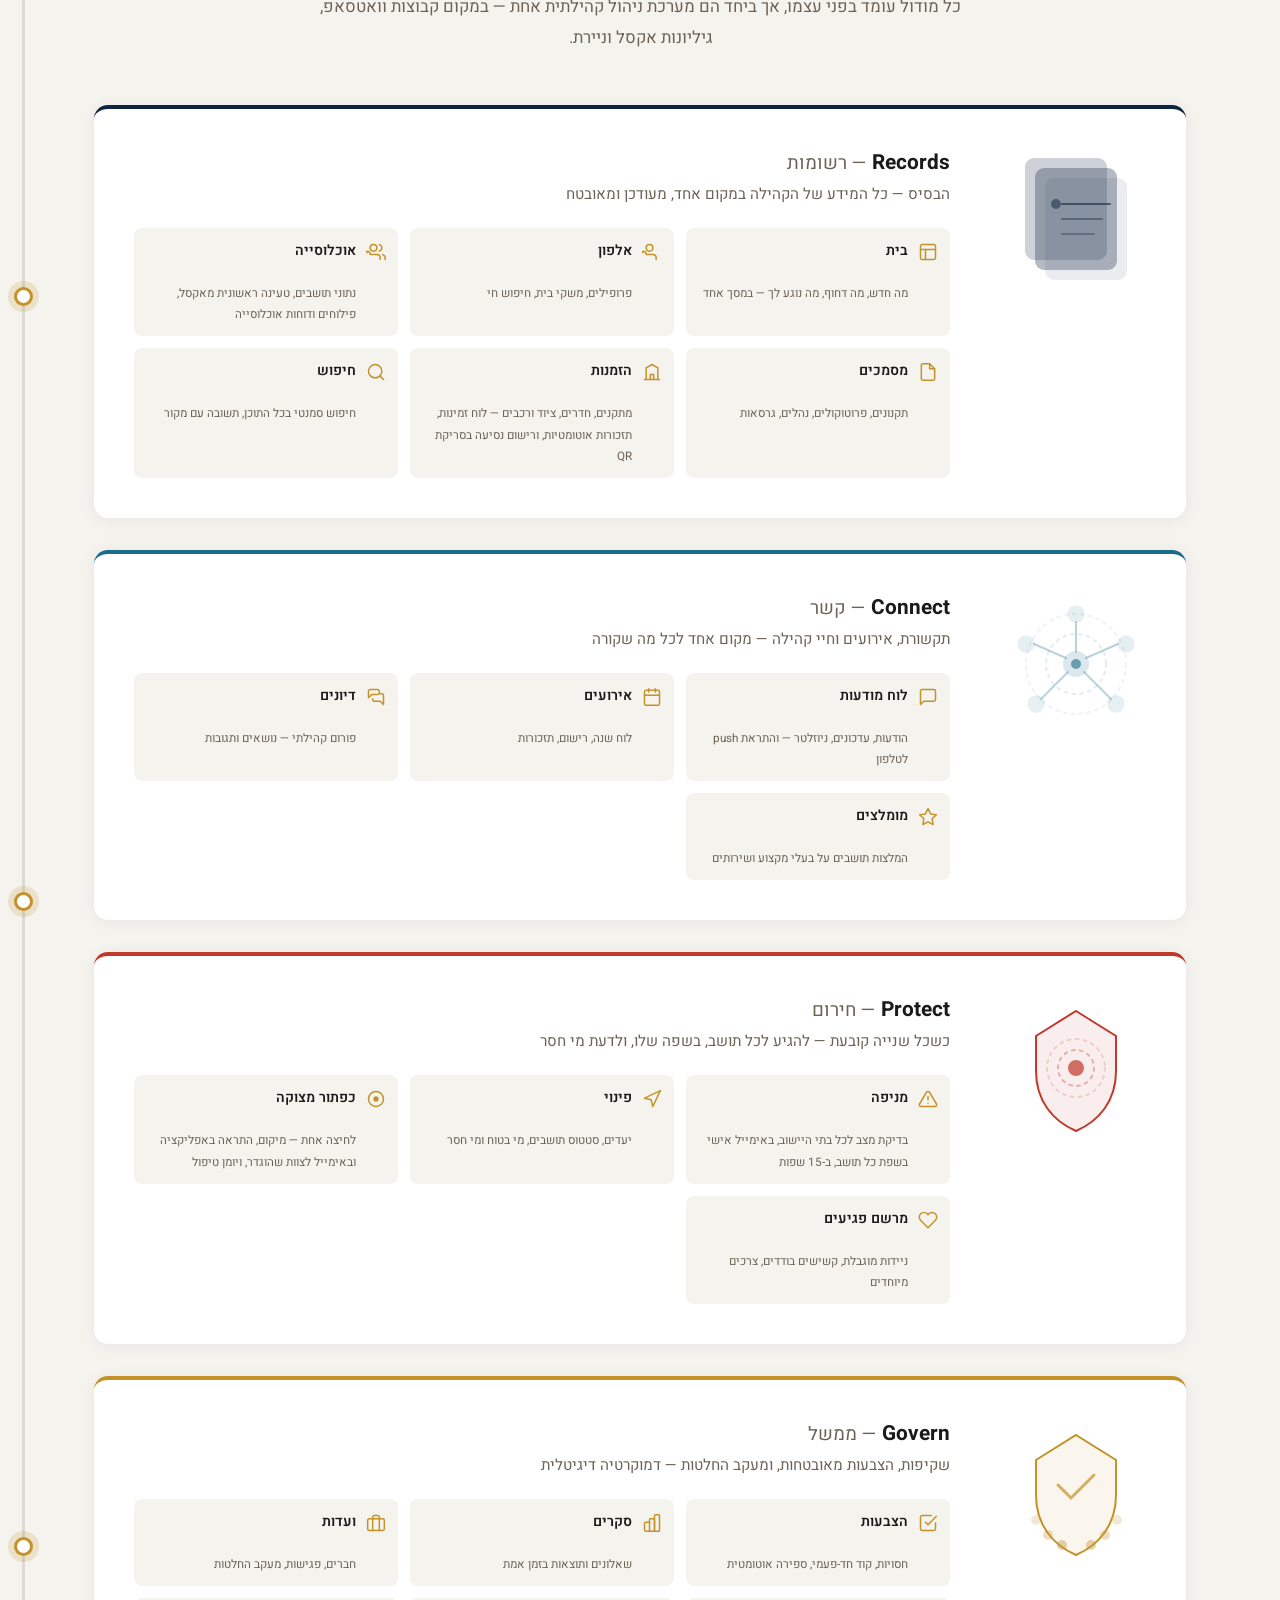
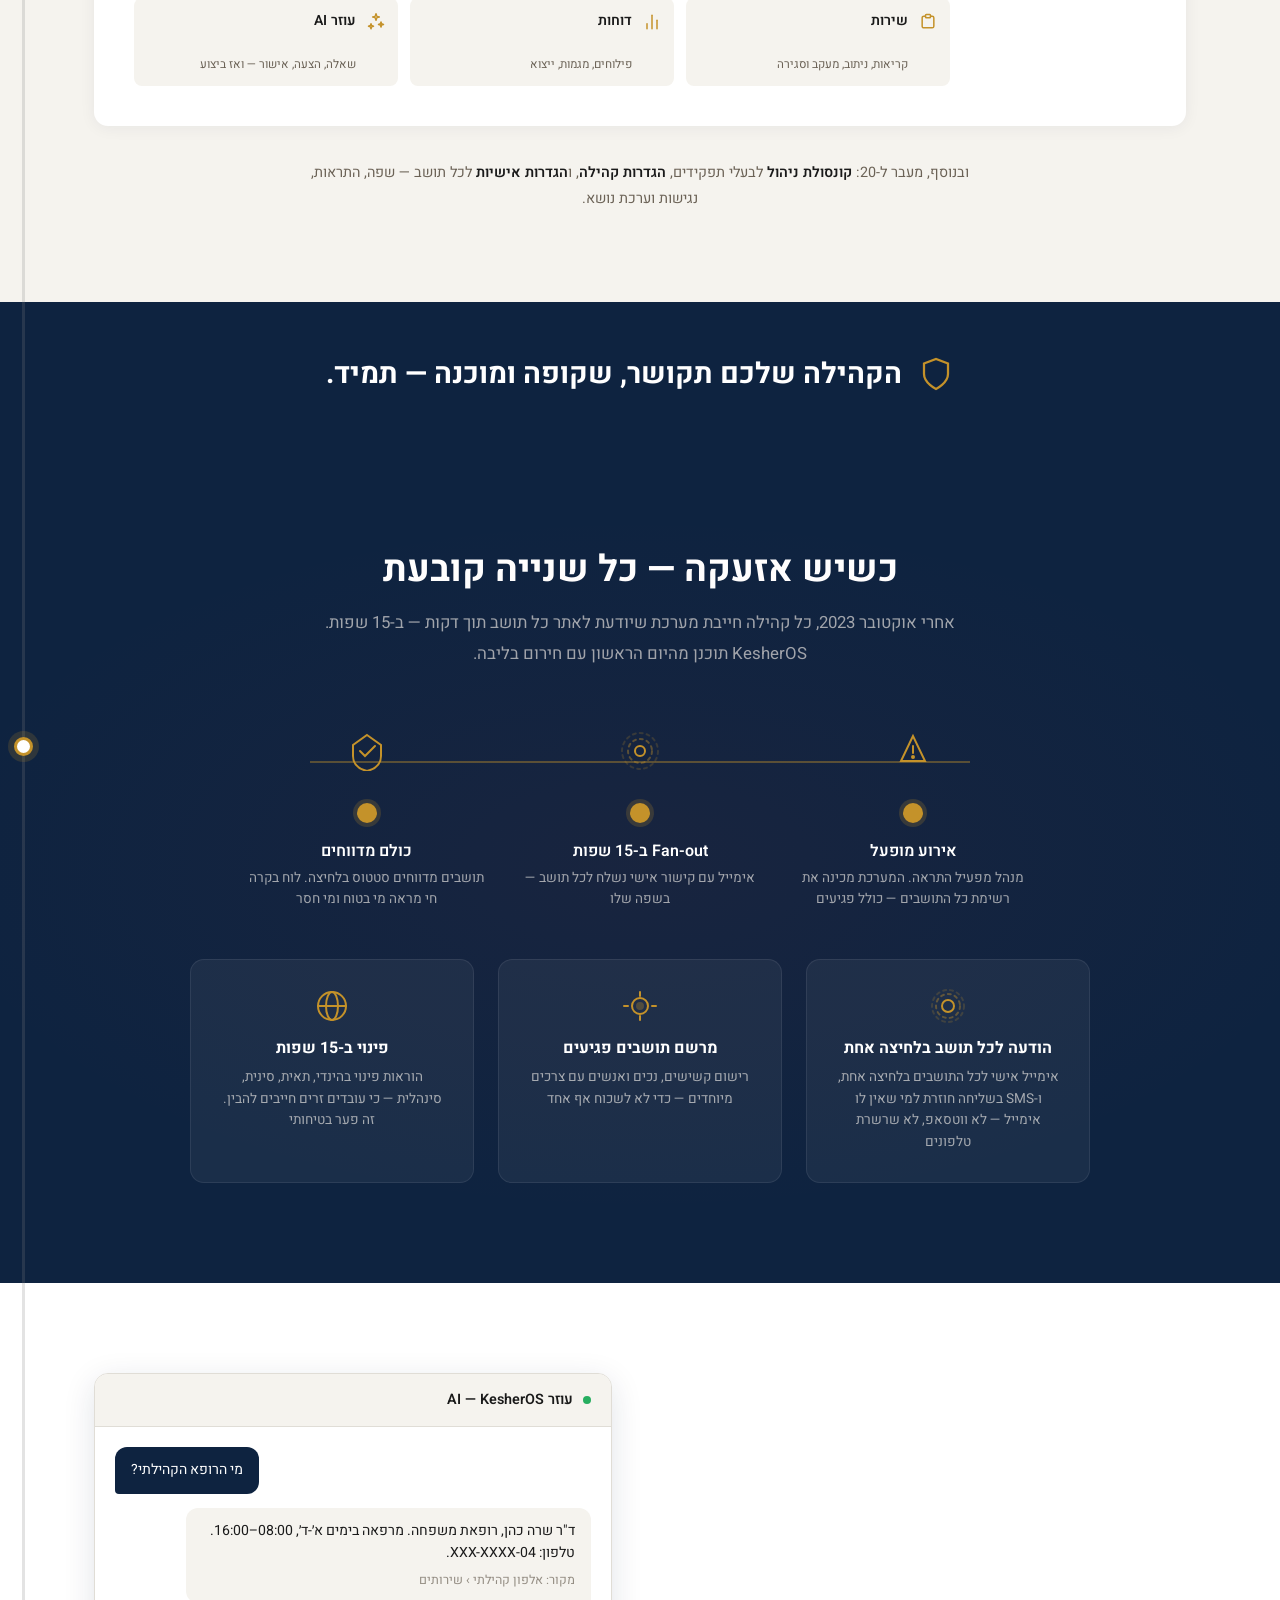
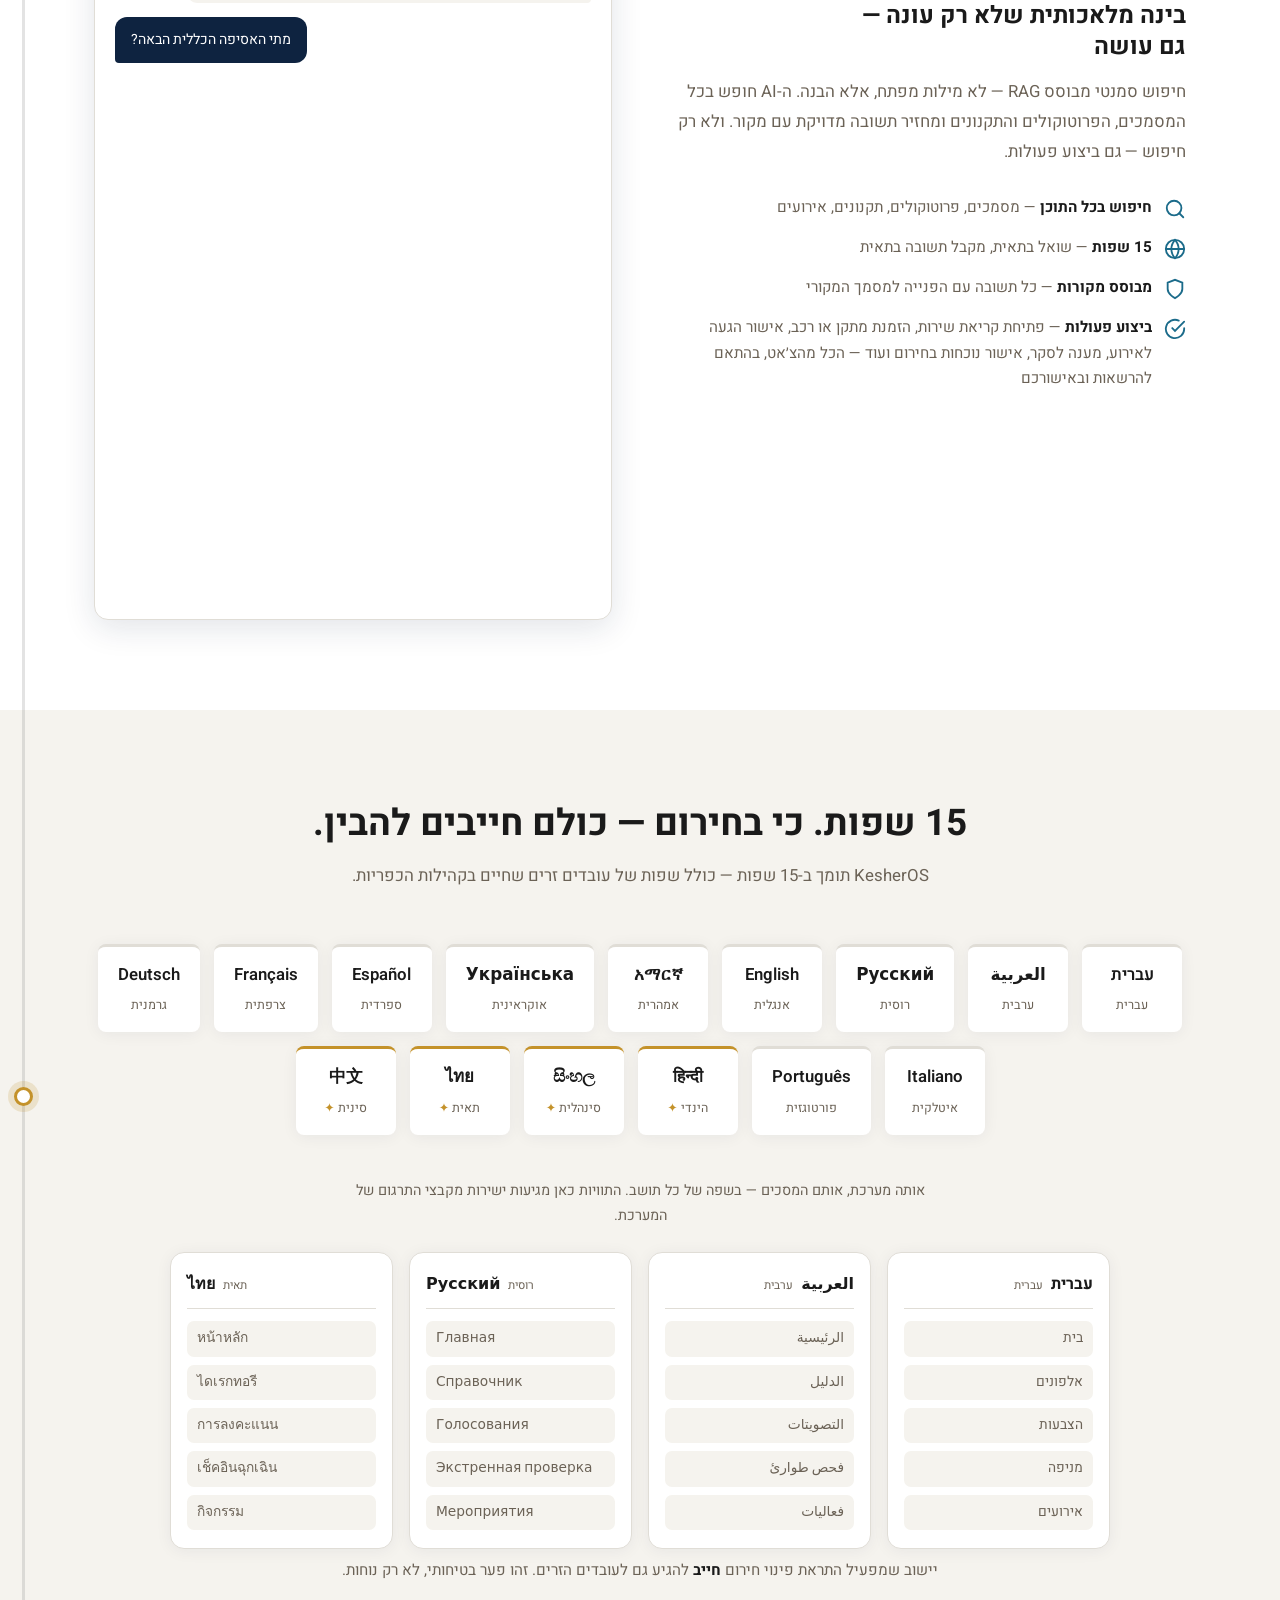
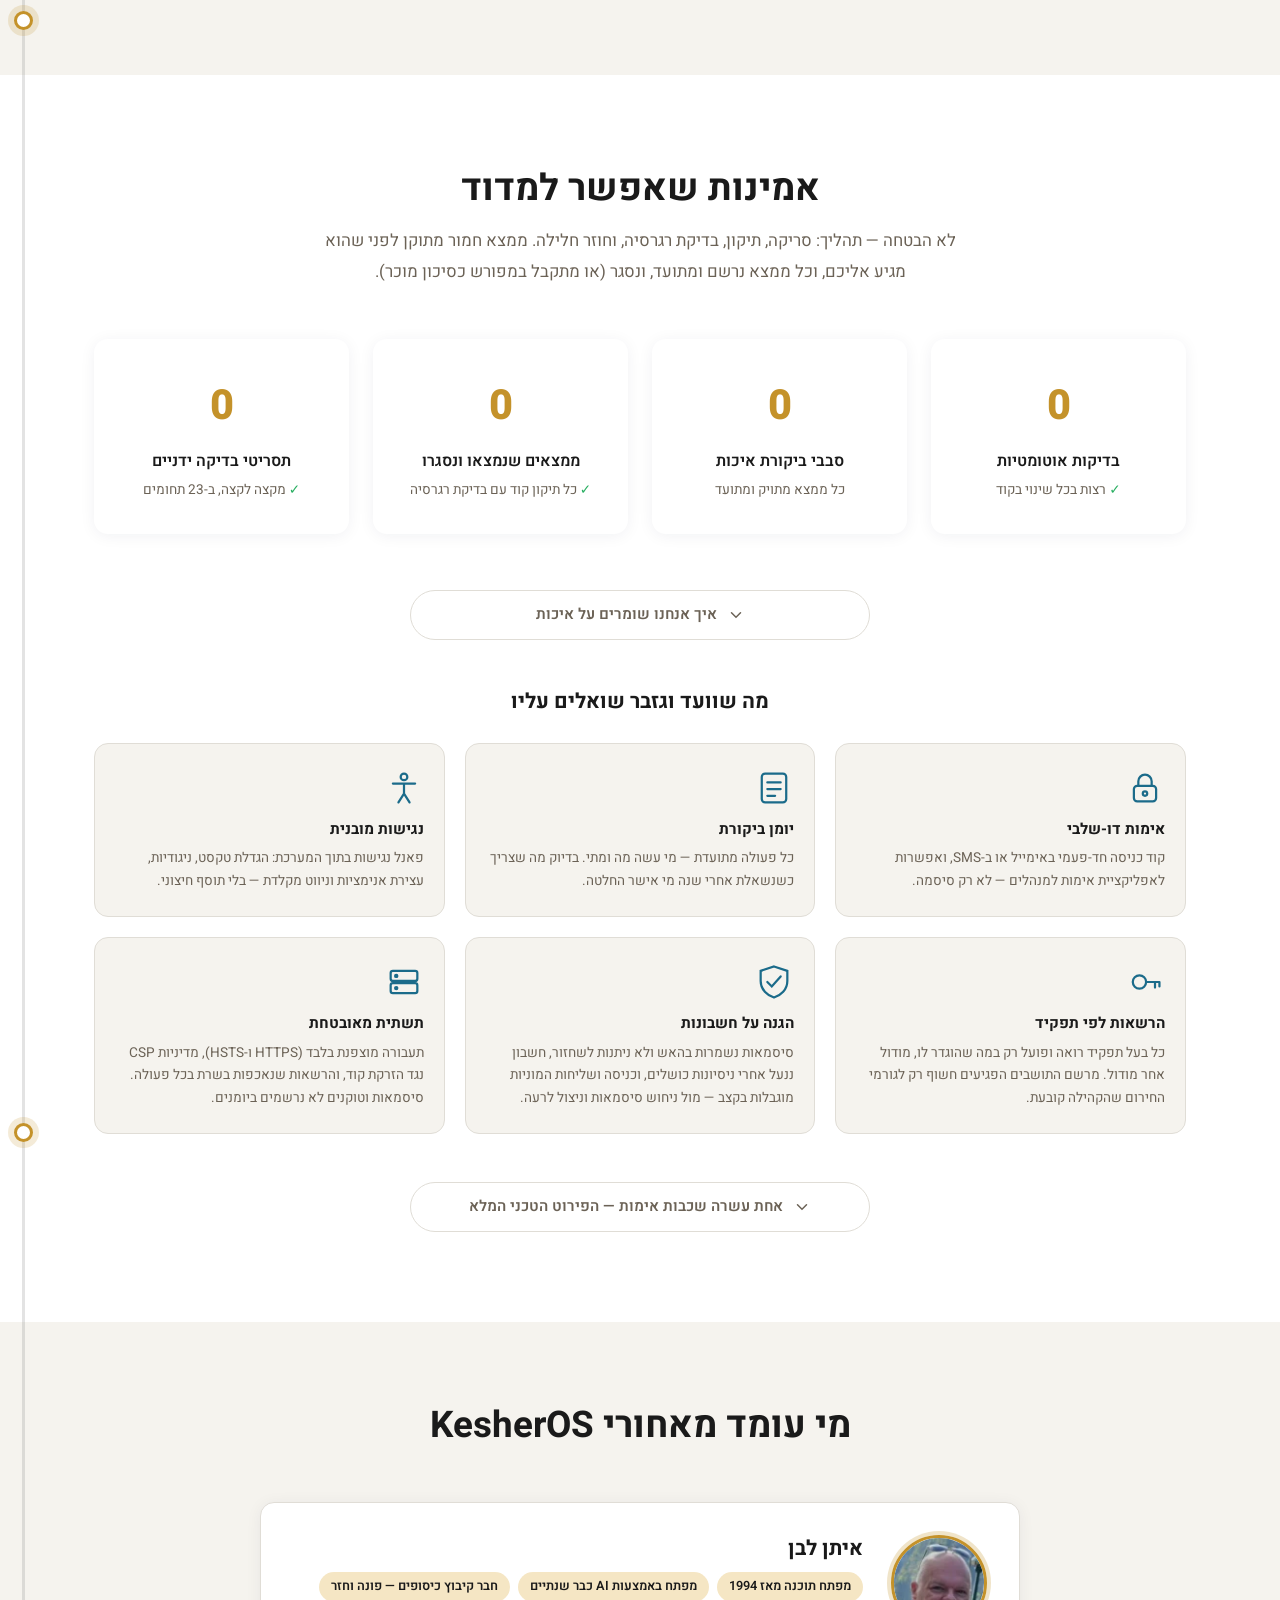
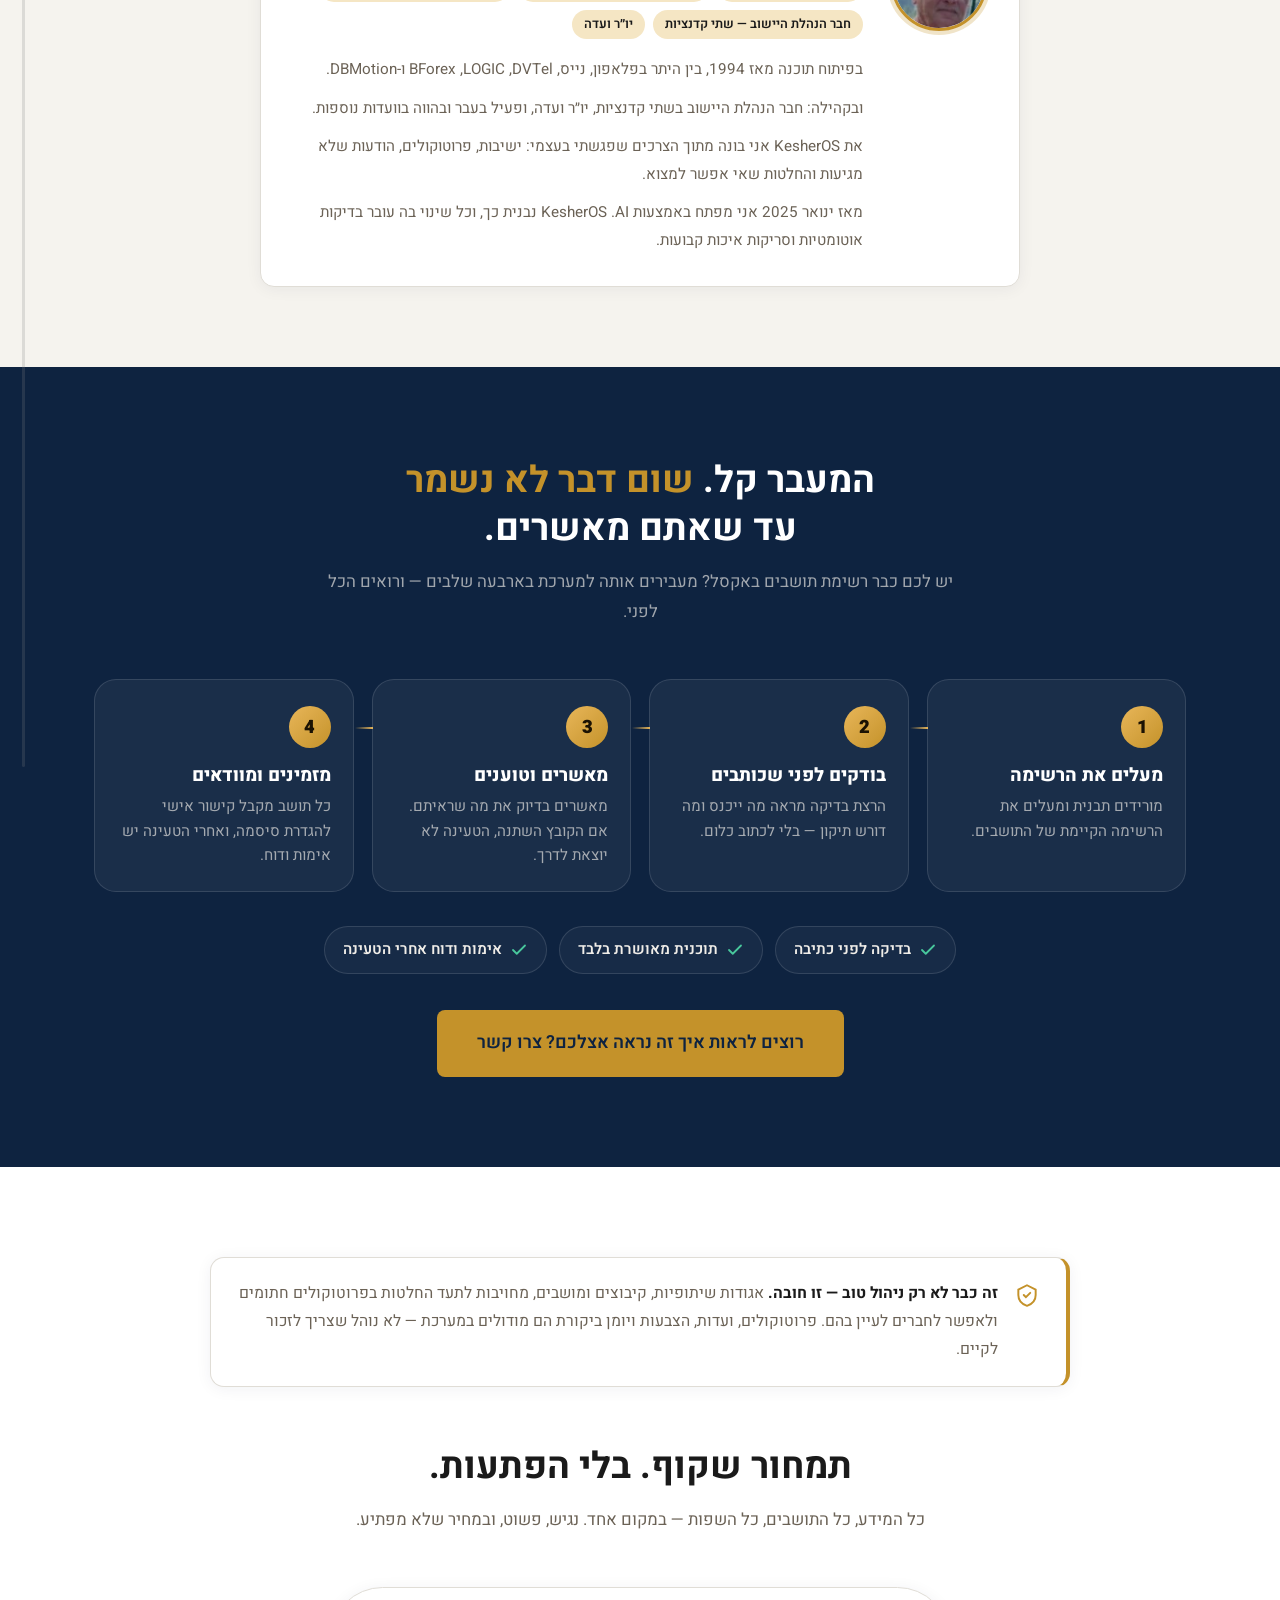
==== commit 4c2cd7fb: "feat: the thread -- a gold line at the left page edge that fills as you scroll, a knot at each secti" ====
--- a/index.html
+++ b/index.html
@@ -112,8 +112,8 @@
        off first paint but rebuilt the layout three times (0 -> 6,472 -> 7,665 -> 13,025px),
        so scroll restoration and anchor clicks landed in a page that was still growing.
        17KB gzipped is not worth that. -->
-  <link rel="stylesheet" href="style.css?v=3c15441e">
-  <link rel="stylesheet" href="chatbot.css?v=8b07a267">
+  <link rel="stylesheet" href="style.css?v=abf6fcfc">
+  <link rel="stylesheet" href="chatbot.css?v=a57f26b4">
 
   <!-- JSON-LD Structured Data -->
   <script type="application/ld+json">
@@ -2888,8 +2888,8 @@
     <a href="https://wa.me/972528296824" class="btn btn-wa" target="_blank" rel="noopener">WhatsApp</a>
   </div>
 
-  <script src="script.js?v=44ebb5a3" defer></script>
-  <script src="chatbot.js?v=d8a8a527" data-api="https://web-production-fcd4c.up.railway.app" defer></script>
+  <script src="script.js?v=3e8100b0" defer></script>
+  <script src="chatbot.js?v=c735367a" data-api="https://web-production-fcd4c.up.railway.app" defer></script>
   <script>
   // Preloader — fade out once page is ready
   (function(){
--- a/style.css
+++ b/style.css
@@ -2968,3 +2968,10 @@
   .loop-grid .ring-arc { animation: none !important; stroke-dashoffset: 0; }
   .mig-flow li.reveal, .mig-trust.reveal, .mig-cta.reveal { transition: none; }
 }
+
+/* ─── The thread: gold line at the LEFT page edge (the right edge holds the site's section dots), filled by scroll, a knot at each section (script.js; wide screens only) ─── */
+.page-thread { position: absolute; top: 0; left: 22px; width: 3px; border-radius: 3px; background: rgba(128,128,128,.22); z-index: 50; pointer-events: none; }
+.page-thread::after { content: ''; position: absolute; top: 0; inset-inline: 0; height: calc(var(--p, 0) * 100%); background: linear-gradient(to bottom, #E8B659, var(--gold)); box-shadow: 0 0 14px rgba(242,166,90,.8); }
+.page-knot { position: absolute; left: -8px; width: 19px; height: 19px; border-radius: 50%; background: var(--bg); border: 3px solid var(--gold); box-shadow: 0 0 0 6px rgba(196,146,42,.18); }
+@media (max-width: 1279px) { .page-thread { display: none; } }
+@media print { .page-thread { display: none; } }
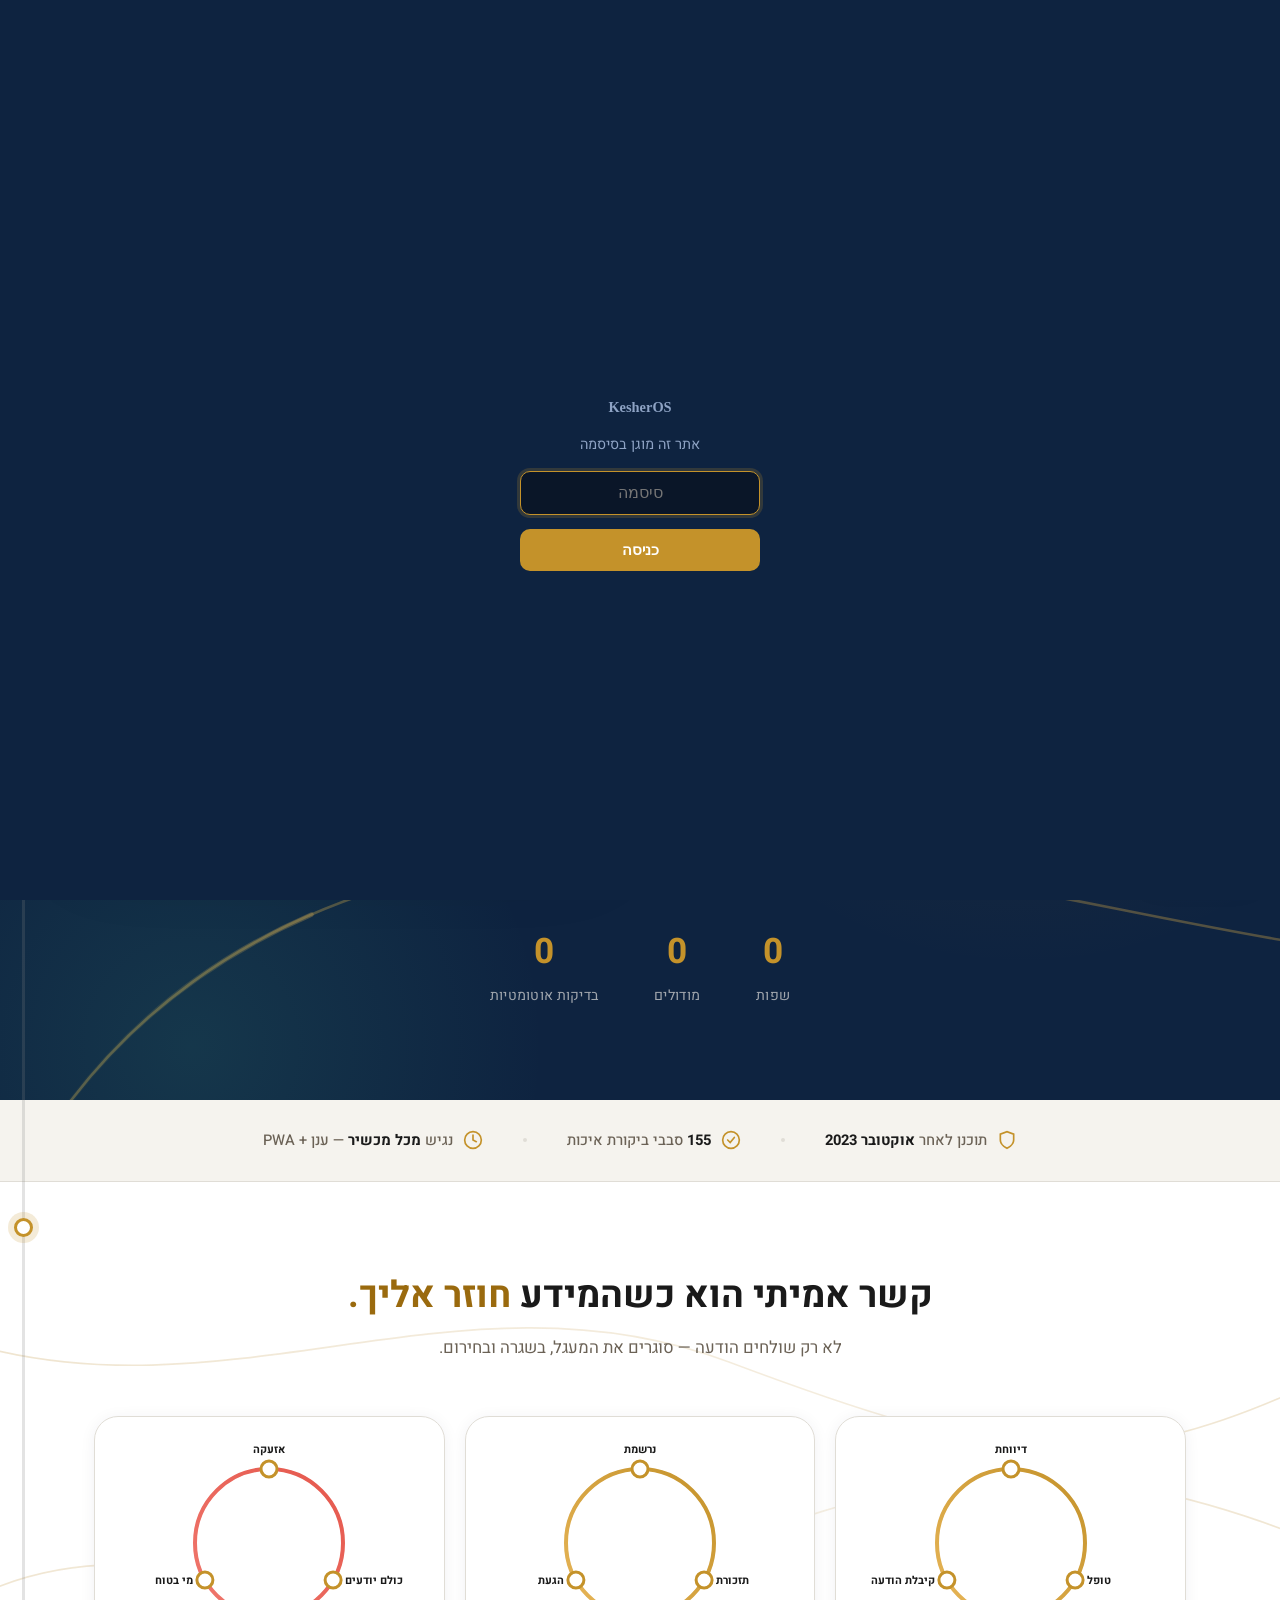
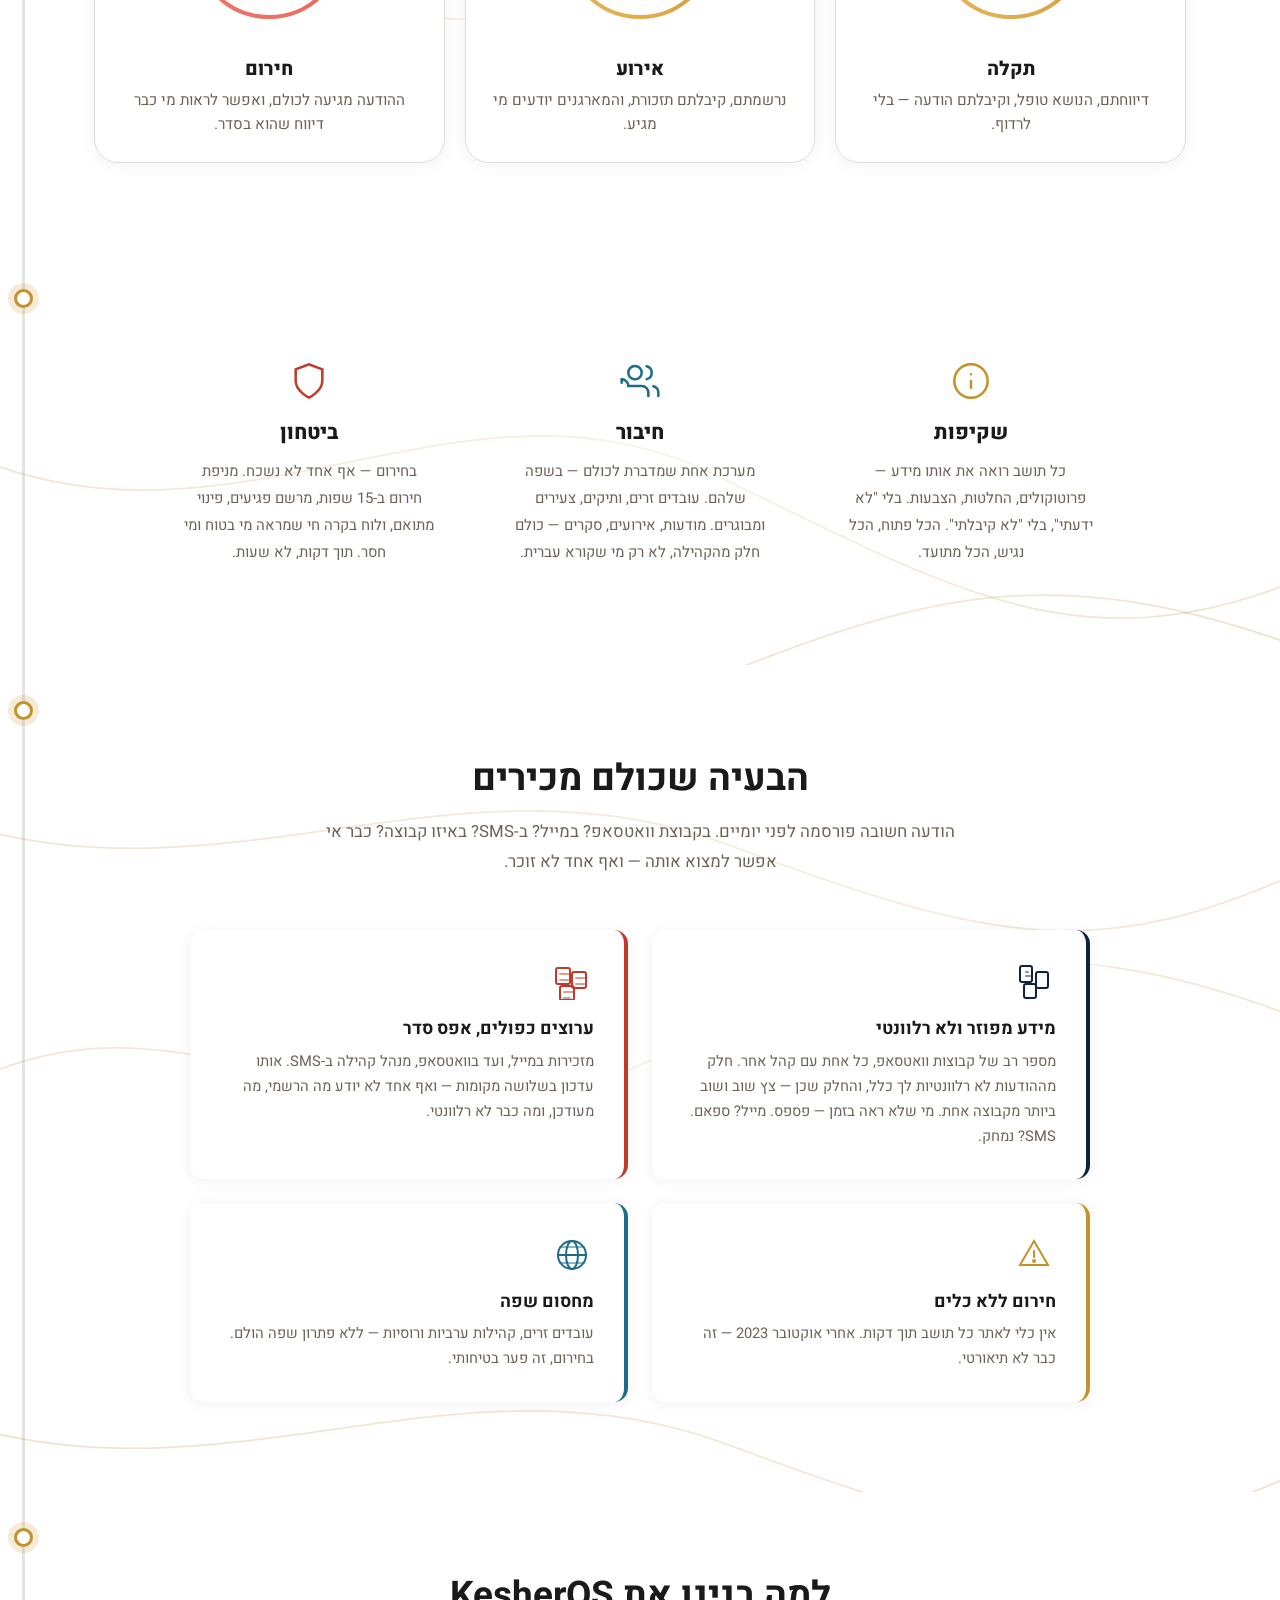
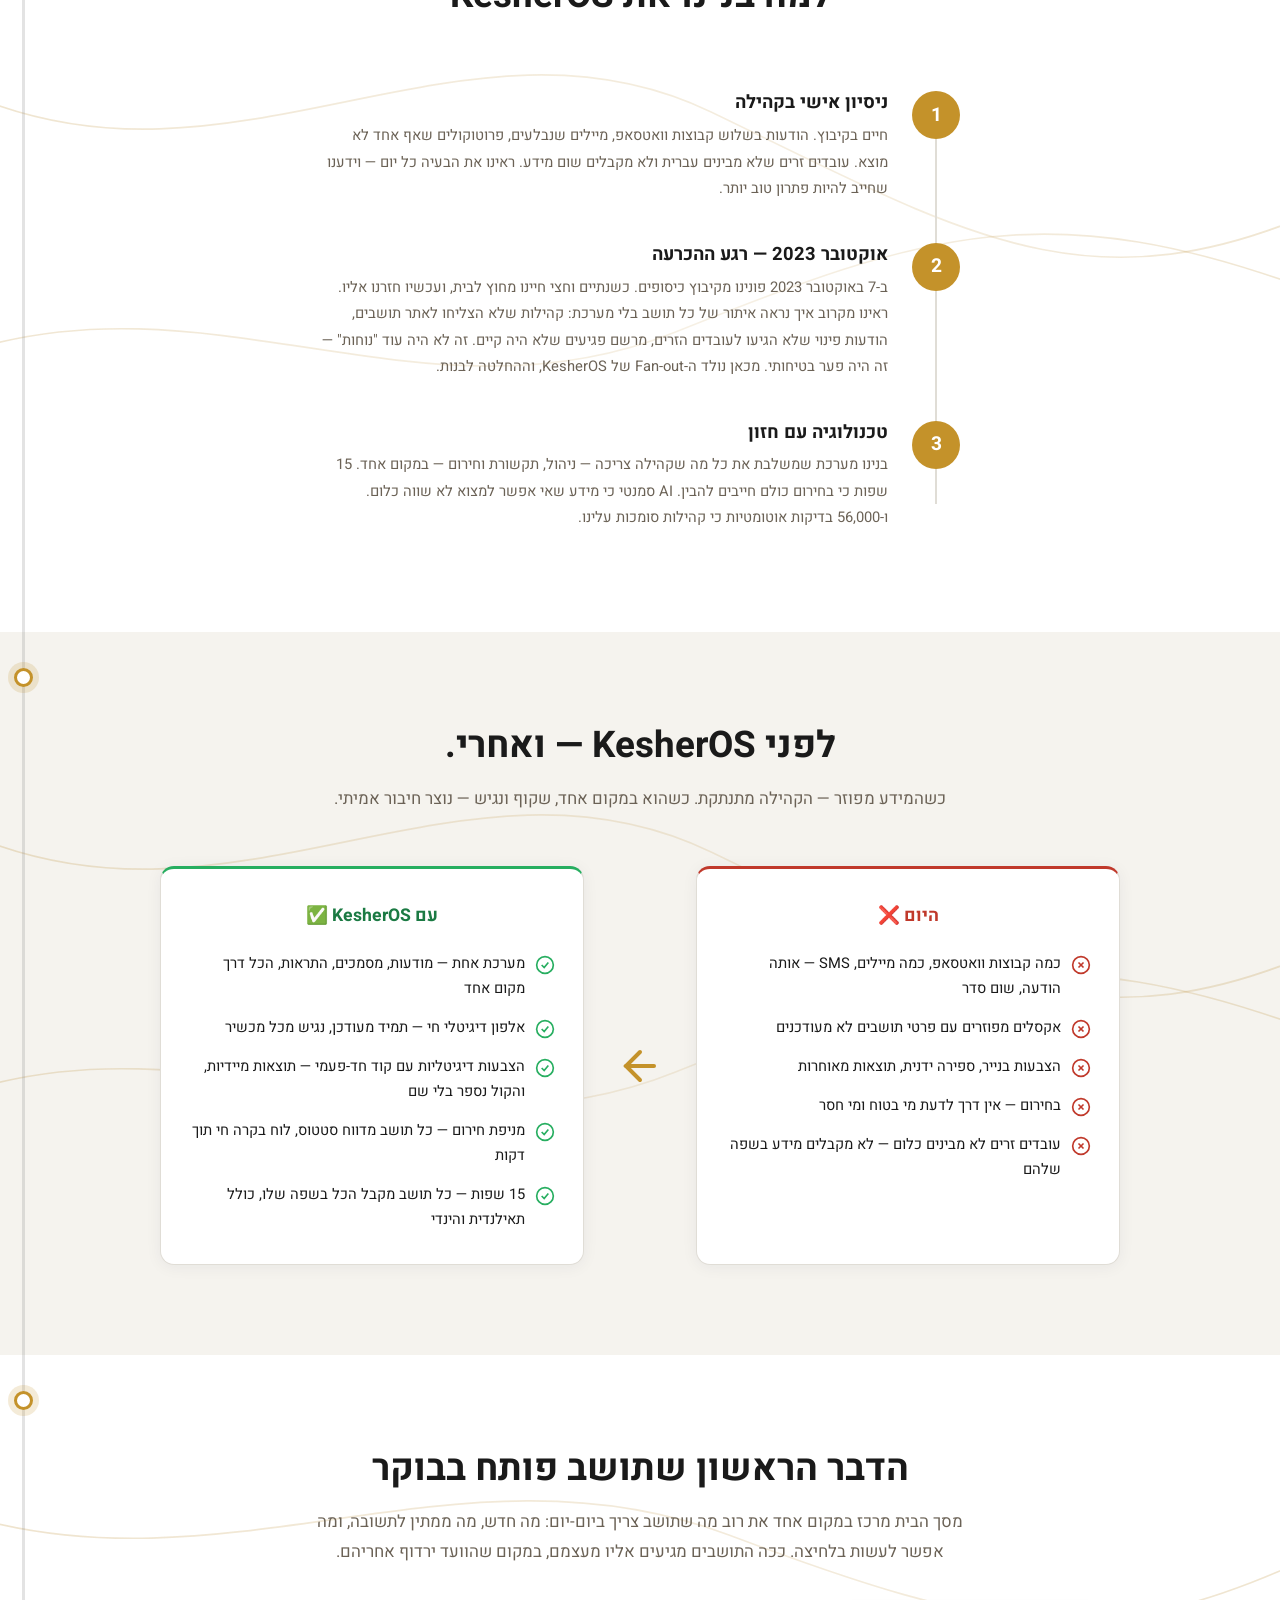
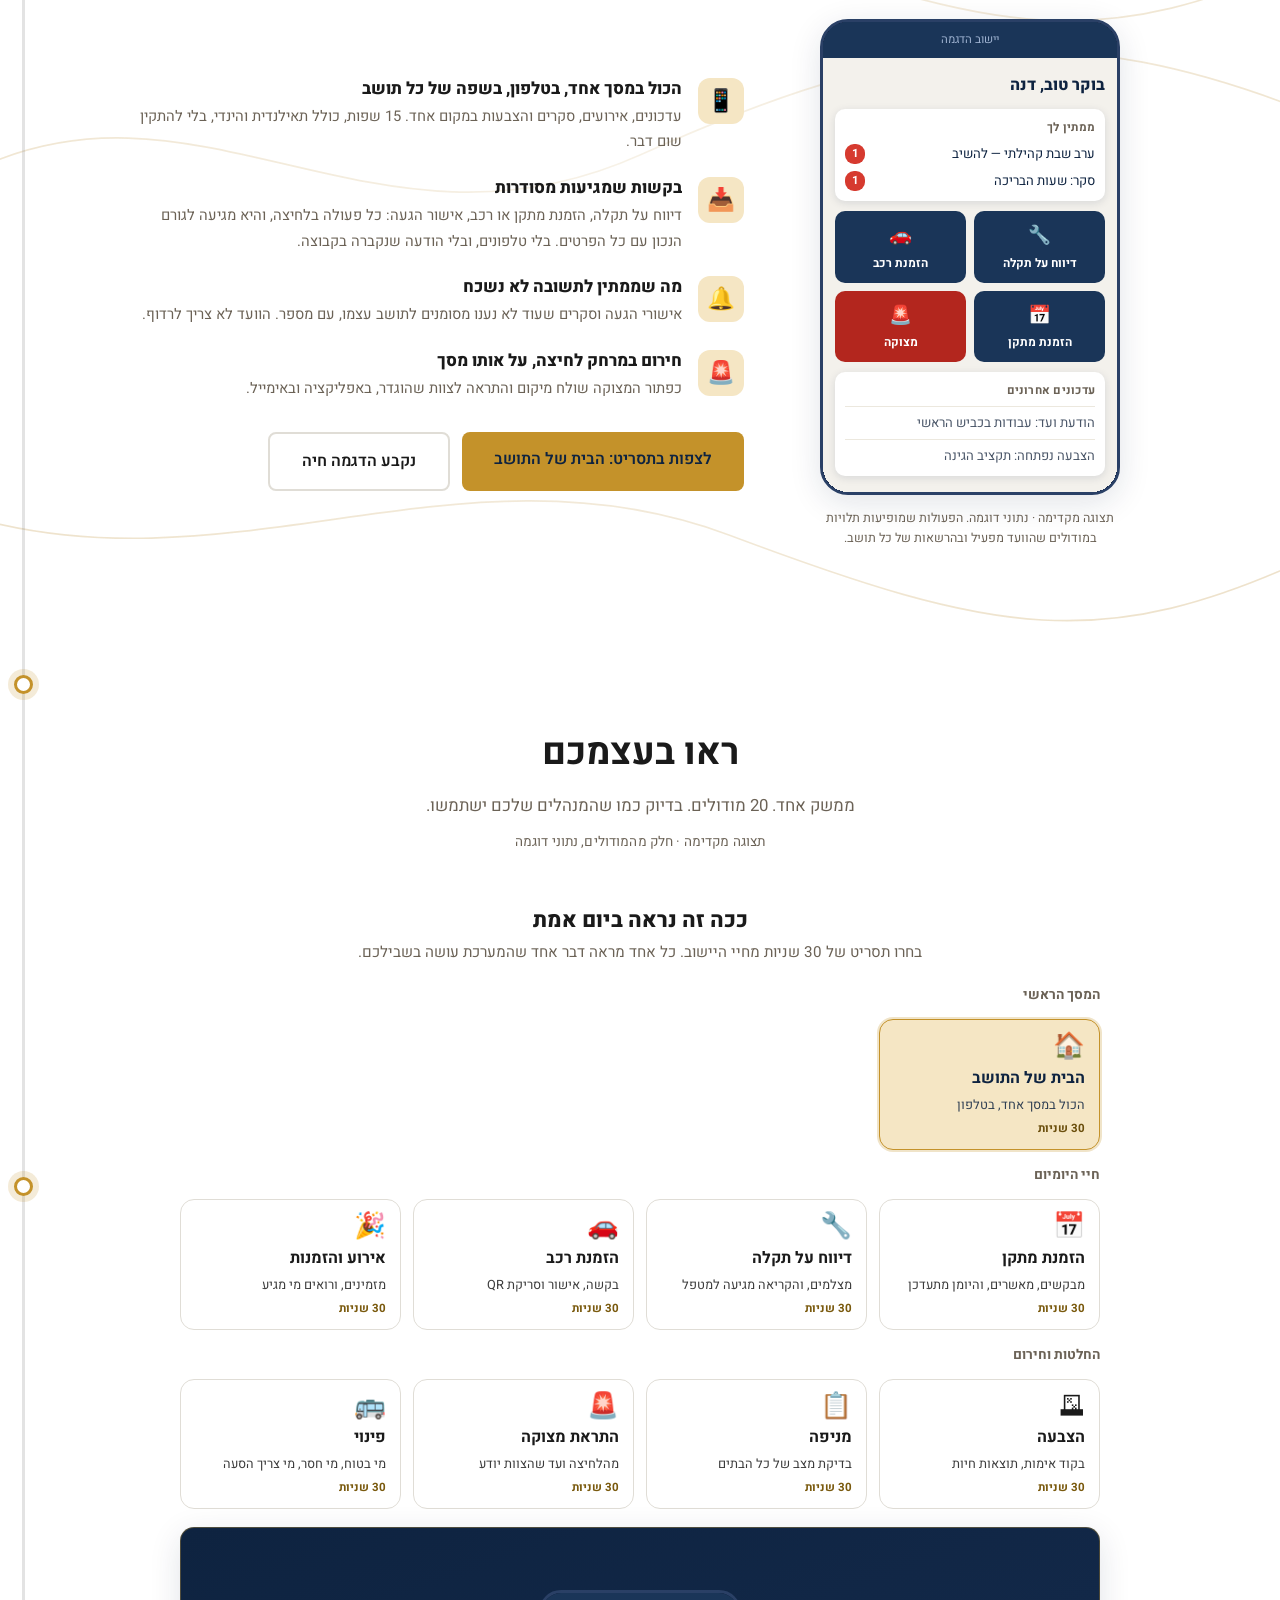
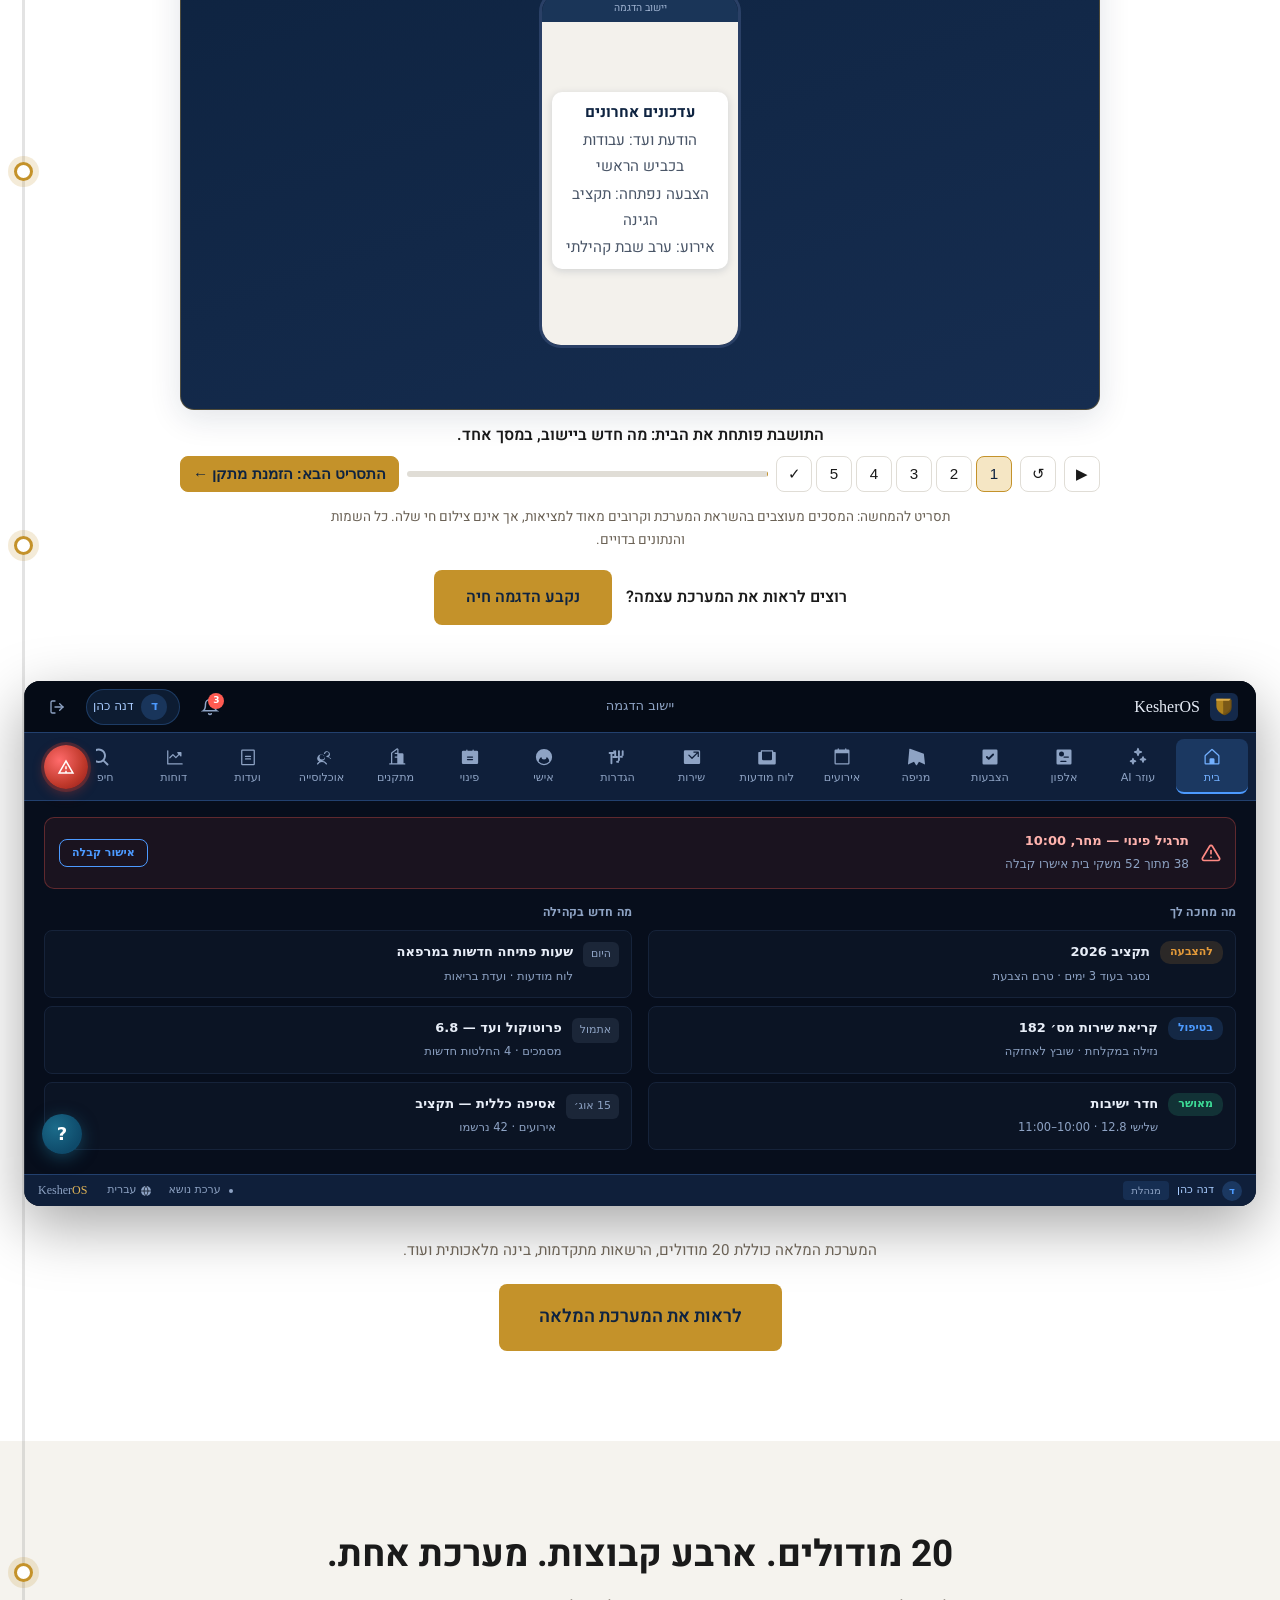
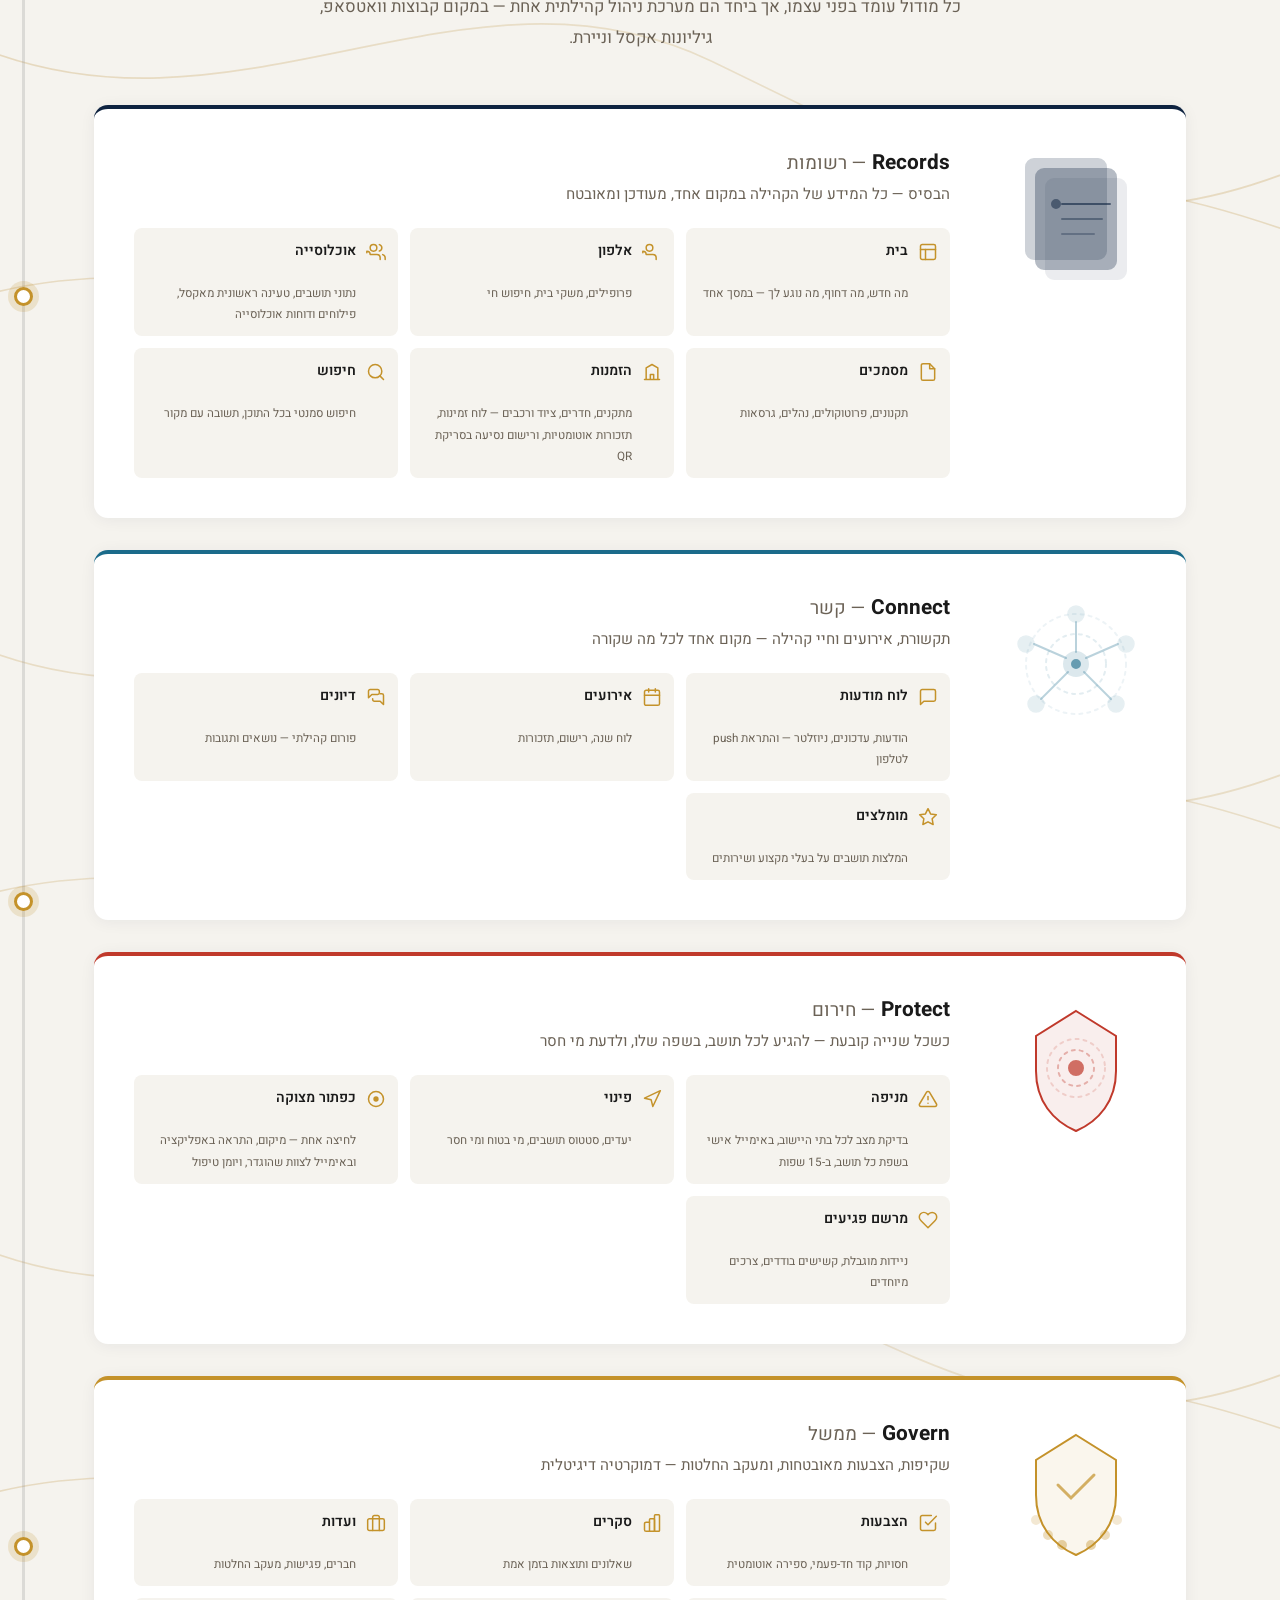
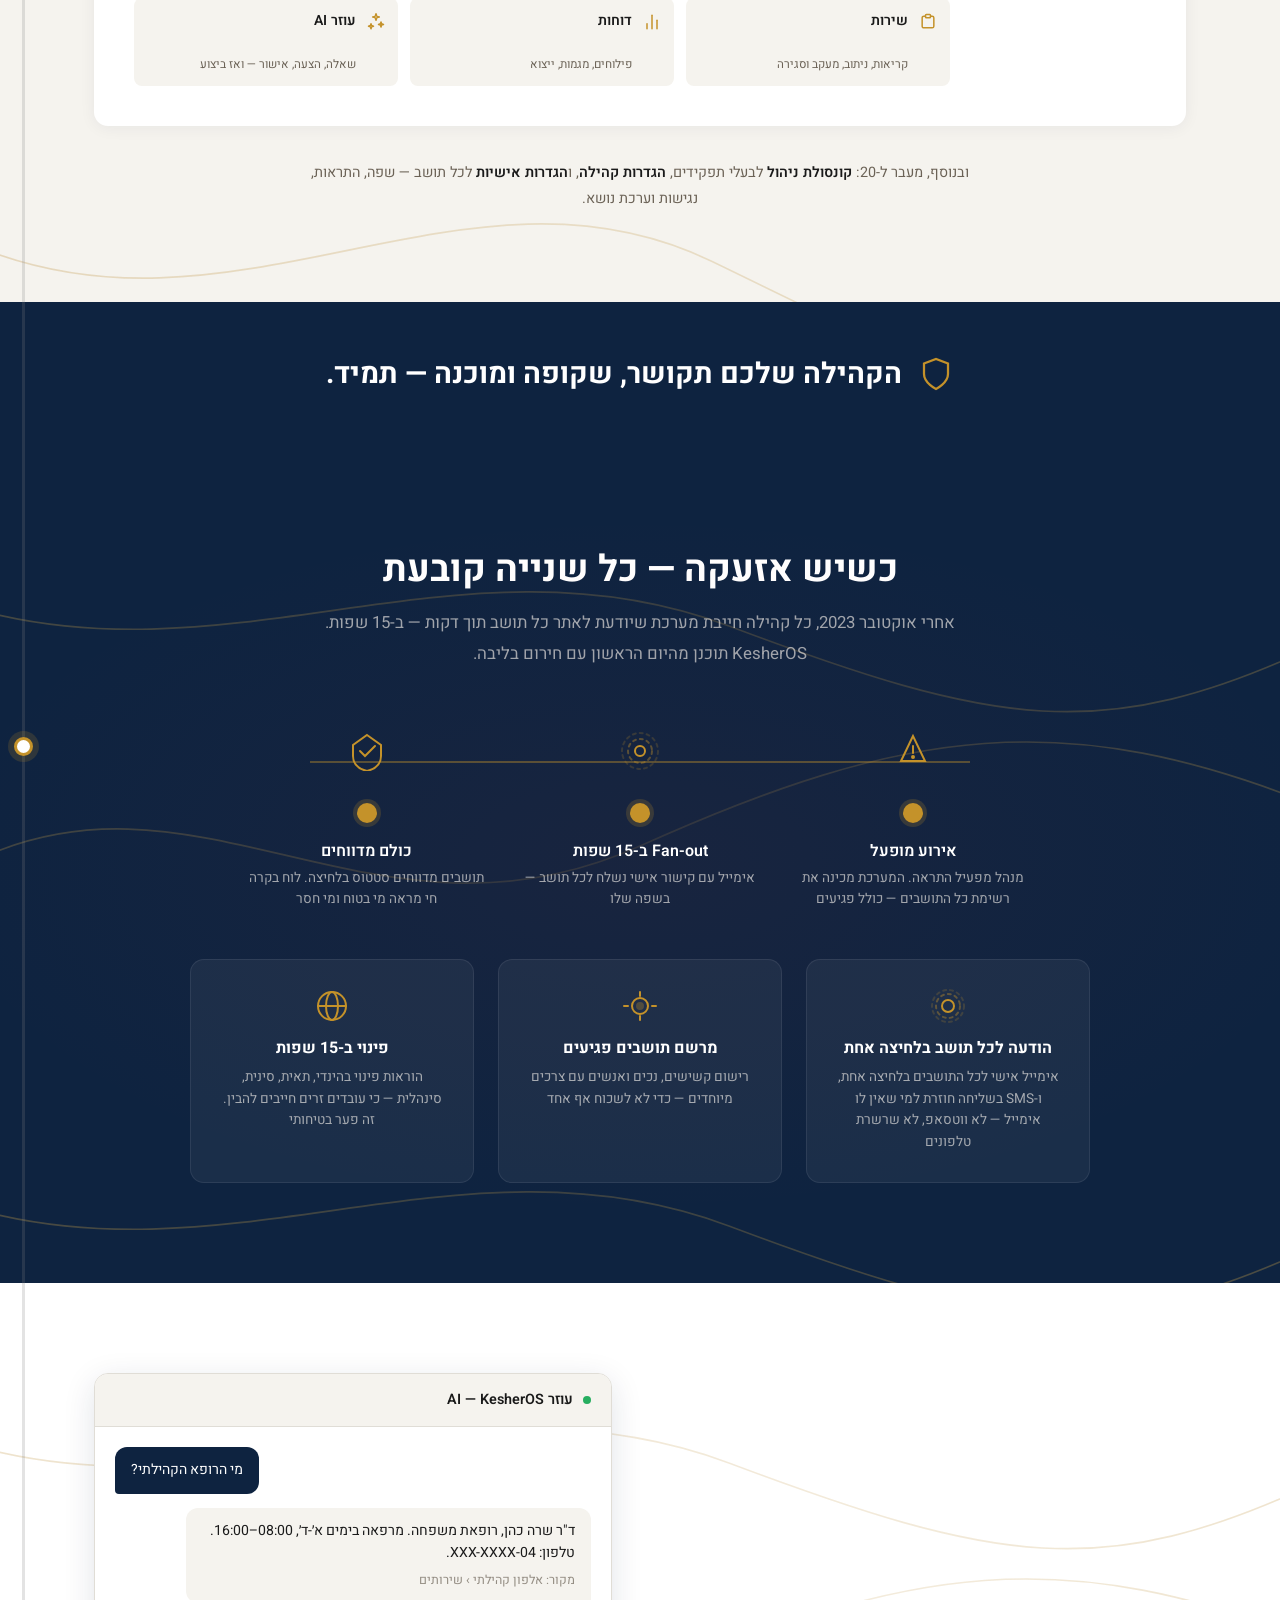
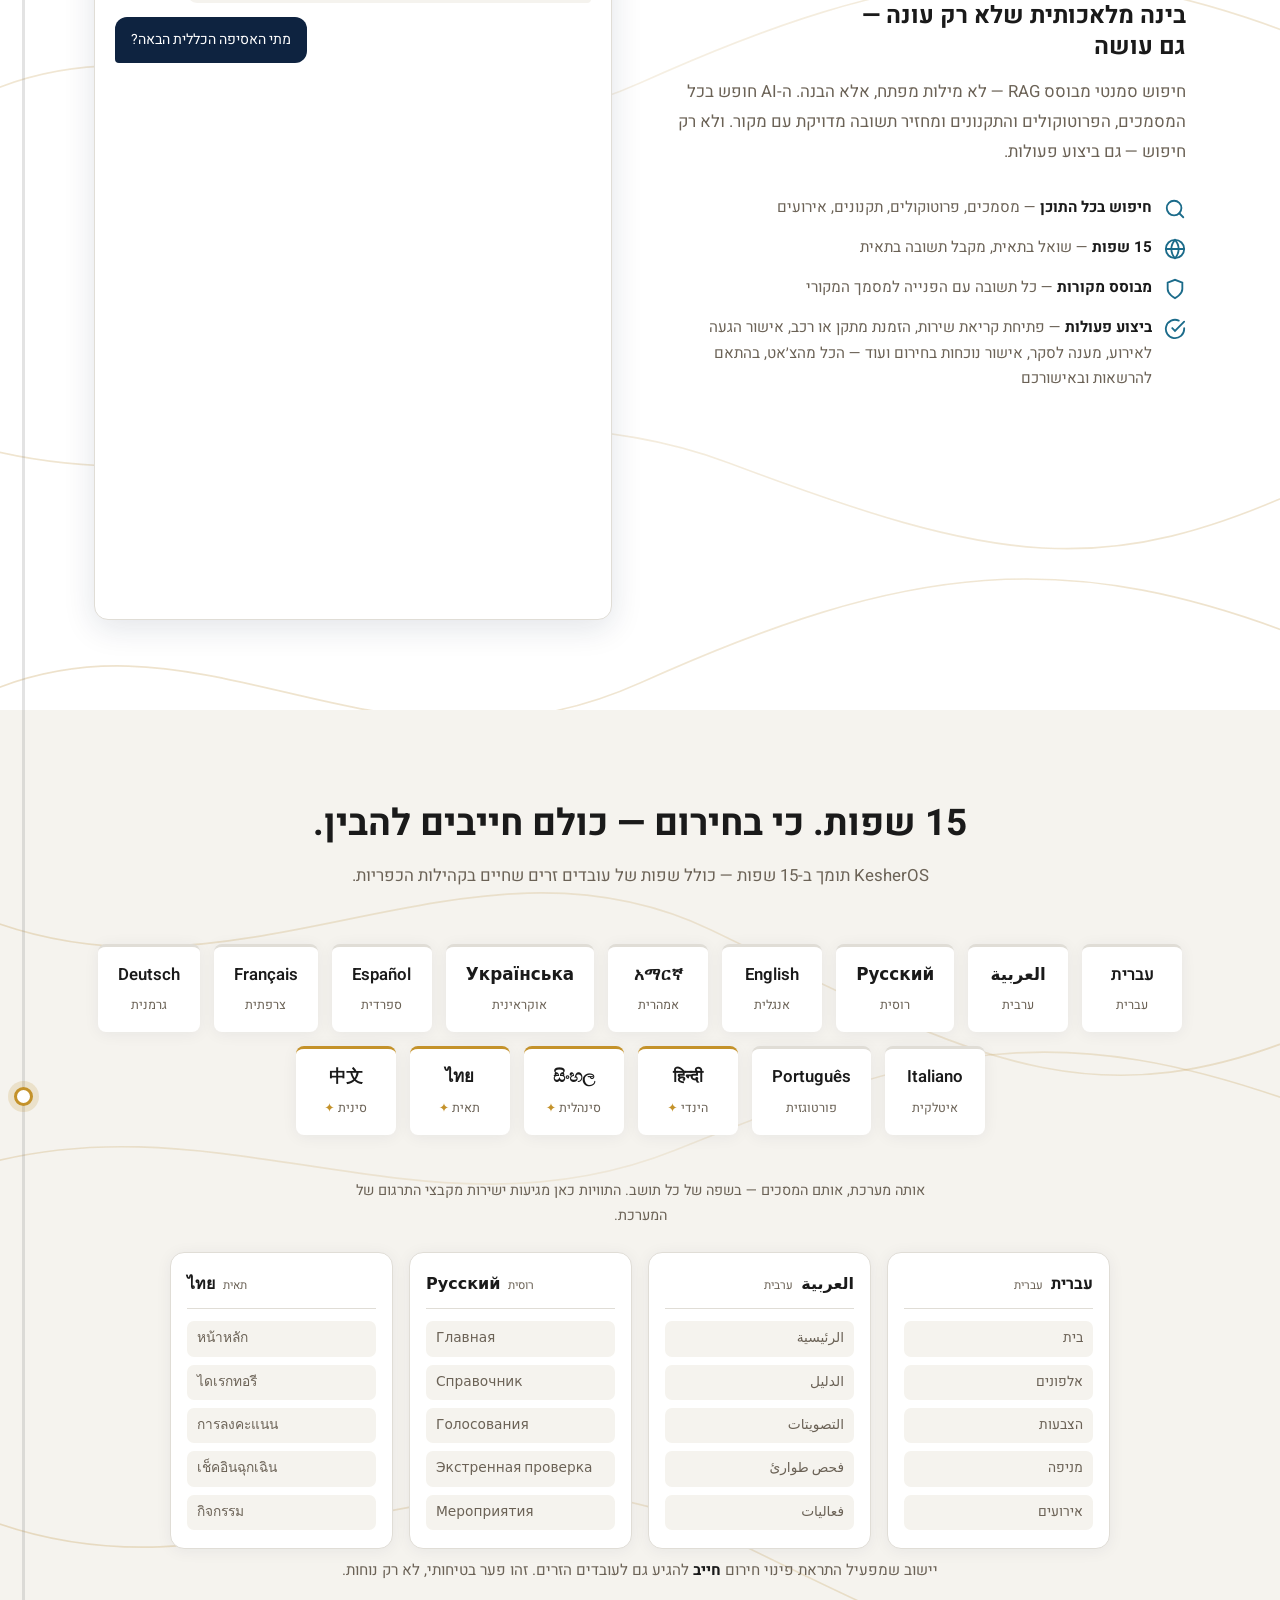
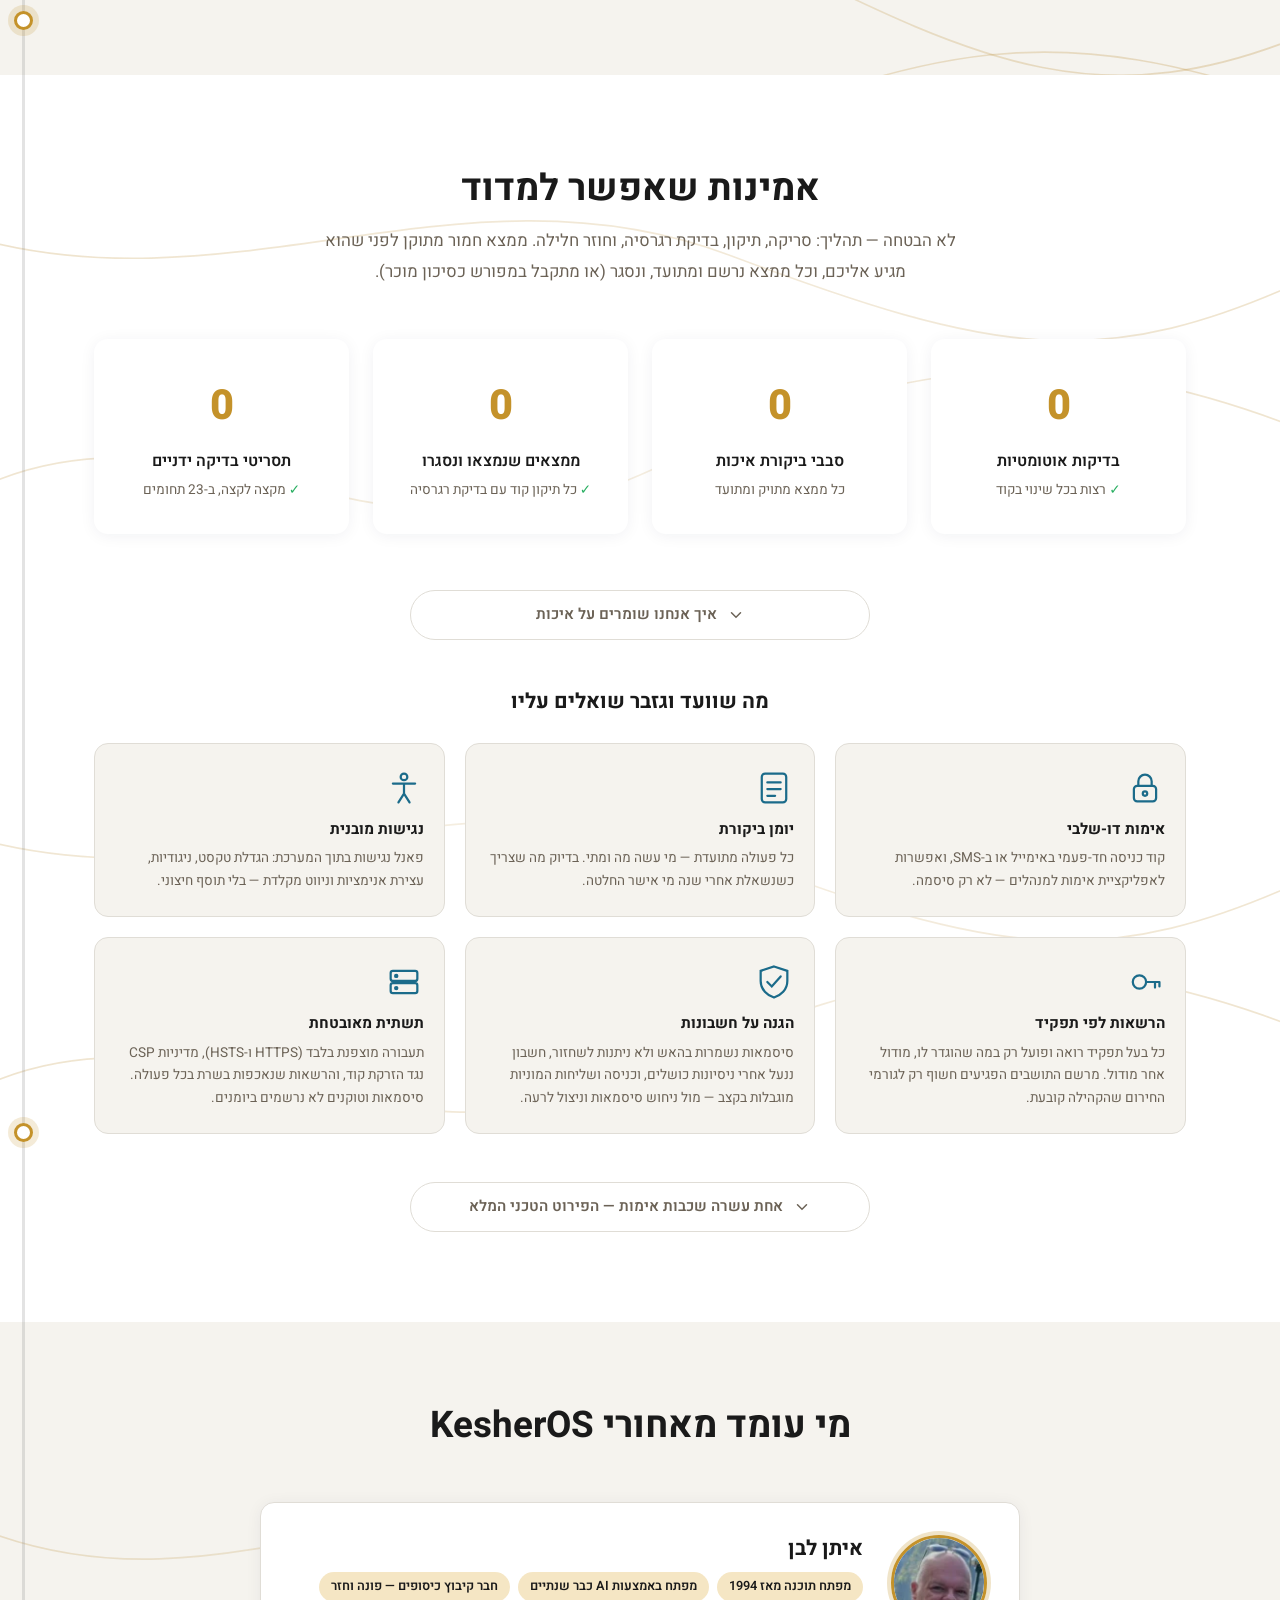
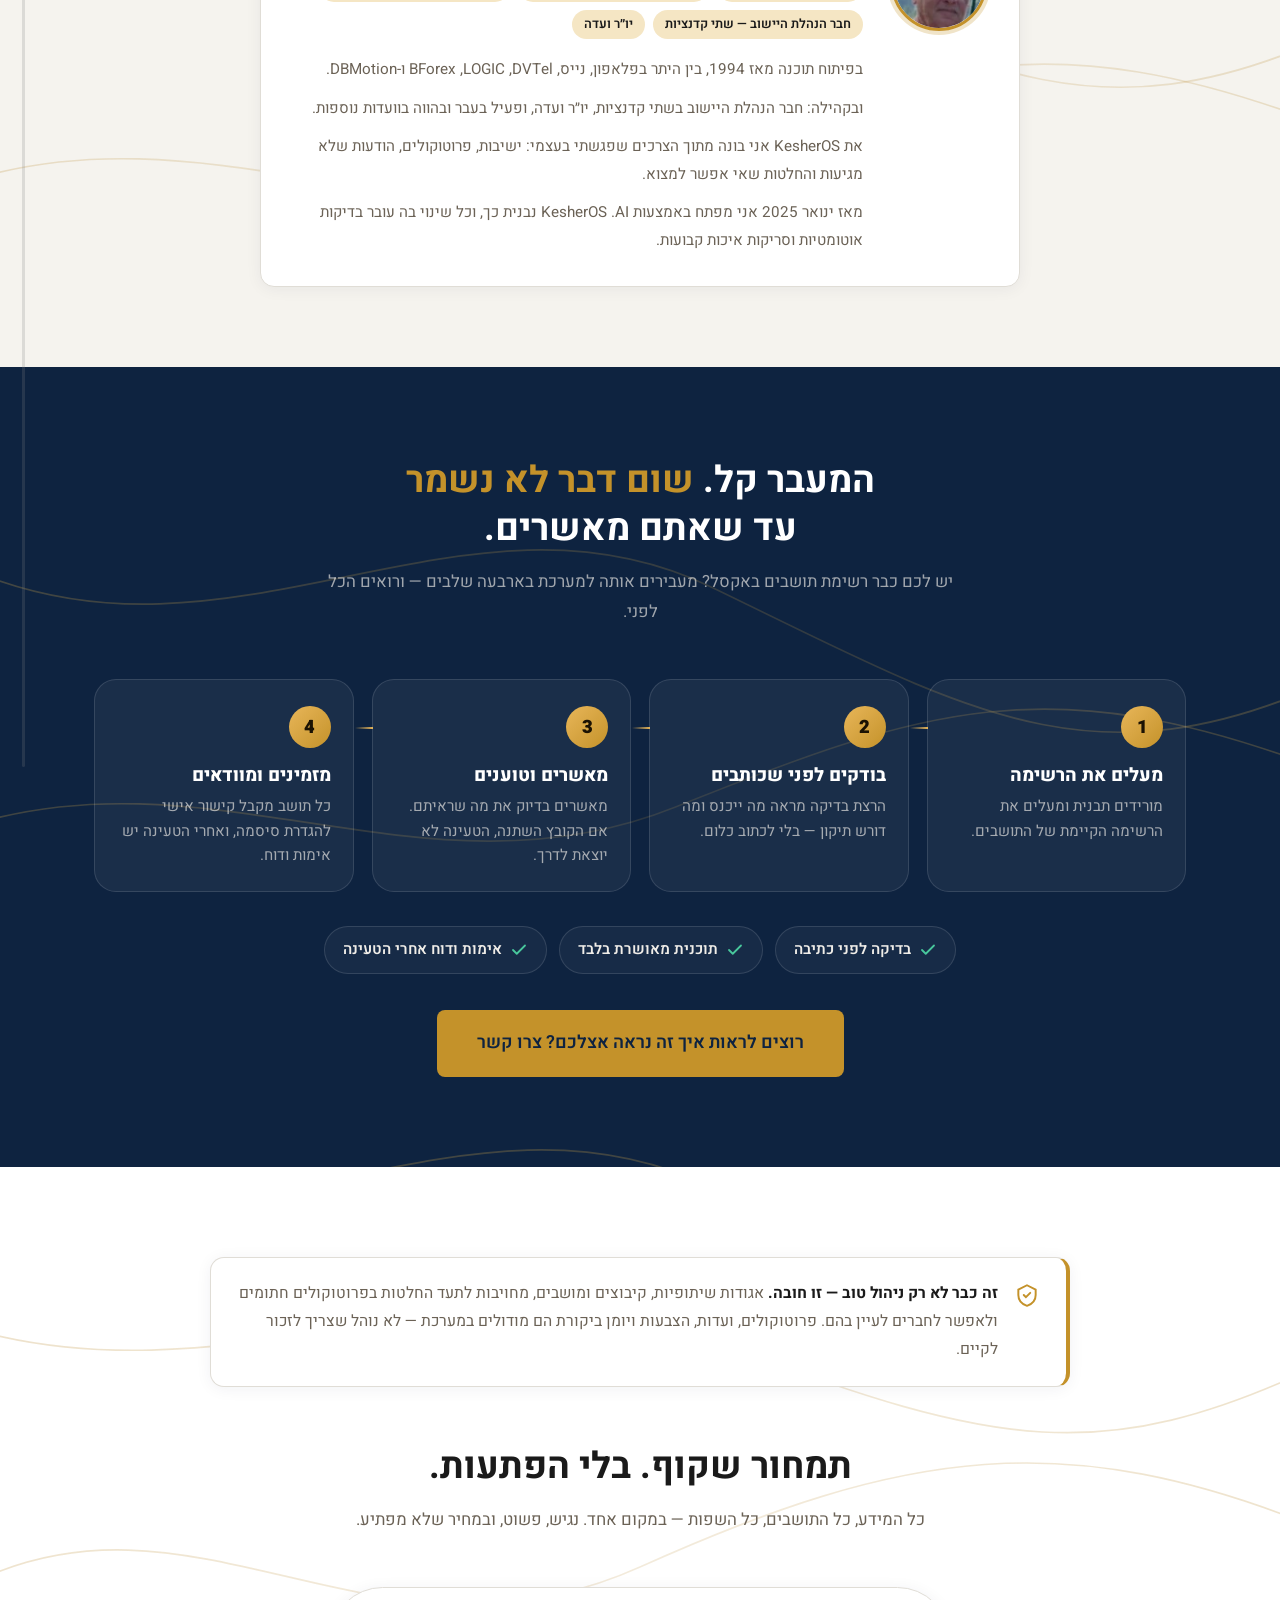
==== commit bf49bc8d: "feat: static gold threads behind 17 sections (no animation), two alternating patterns, light gold on" ====
--- a/index.html
+++ b/index.html
@@ -112,7 +112,7 @@
        off first paint but rebuilt the layout three times (0 -> 6,472 -> 7,665 -> 13,025px),
        so scroll restoration and anchor clicks landed in a page that was still growing.
        17KB gzipped is not worth that. -->
-  <link rel="stylesheet" href="style.css?v=abf6fcfc">
+  <link rel="stylesheet" href="style.css?v=aed33396">
   <link rel="stylesheet" href="chatbot.css?v=a57f26b4">
 
   <!-- JSON-LD Structured Data -->
--- a/style.css
+++ b/style.css
@@ -2975,3 +2975,21 @@
 .page-knot { position: absolute; left: -8px; width: 19px; height: 19px; border-radius: 50%; background: var(--bg); border: 3px solid var(--gold); box-shadow: 0 0 0 6px rgba(196,146,42,.18); }
 @media (max-width: 1279px) { .page-thread { display: none; } }
 @media print { .page-thread { display: none; } }
+
+/* ─── Static gold threads behind the sections (no animation; the hero's animated ones stay in the hero) ─── */
+:root { --thr-a: url("data:image/svg+xml,%3Csvg xmlns=%22http://www.w3.org/2000/svg%22 viewBox=%220 0 1440 600%22 preserveAspectRatio=%22none%22%3E%3Cpath d=%22M-40 420 C 220 300, 420 520, 720 400 S 1200 260, 1480 360%22 fill=%22none%22 stroke=%22%23B07A10%22 stroke-opacity=%22.24%22 stroke-width=%221.7%22 stroke-linecap=%22round%22/%3E%3Cpath d=%22M-40 160 C 260 240, 520 80, 820 180 S 1240 300, 1480 200%22 fill=%22none%22 stroke=%22%23B07A10%22 stroke-opacity=%22.24%22 stroke-width=%221.7%22 stroke-linecap=%22round%22/%3E%3C/svg%3E"); --thr-b: url("data:image/svg+xml,%3Csvg xmlns=%22http://www.w3.org/2000/svg%22 viewBox=%220 0 1440 600%22 preserveAspectRatio=%22none%22%3E%3Cpath d=%22M-40 200 C 260 320, 520 100, 800 220 S 1220 420, 1480 320%22 fill=%22none%22 stroke=%22%23B07A10%22 stroke-opacity=%22.24%22 stroke-width=%221.7%22 stroke-linecap=%22round%22/%3E%3Cpath d=%22M-40 460 C 240 380, 480 540, 760 440 S 1180 300, 1480 400%22 fill=%22none%22 stroke=%22%23B07A10%22 stroke-opacity=%22.24%22 stroke-width=%221.7%22 stroke-linecap=%22round%22/%3E%3C/svg%3E"); --thr-a-dark: url("data:image/svg+xml,%3Csvg xmlns=%22http://www.w3.org/2000/svg%22 viewBox=%220 0 1440 600%22 preserveAspectRatio=%22none%22%3E%3Cpath d=%22M-40 420 C 220 300, 420 520, 720 400 S 1200 260, 1480 360%22 fill=%22none%22 stroke=%22%23E5B44A%22 stroke-opacity=%22.30%22 stroke-width=%221.7%22 stroke-linecap=%22round%22/%3E%3Cpath d=%22M-40 160 C 260 240, 520 80, 820 180 S 1240 300, 1480 200%22 fill=%22none%22 stroke=%22%23E5B44A%22 stroke-opacity=%22.30%22 stroke-width=%221.7%22 stroke-linecap=%22round%22/%3E%3C/svg%3E"); --thr-b-dark: url("data:image/svg+xml,%3Csvg xmlns=%22http://www.w3.org/2000/svg%22 viewBox=%220 0 1440 600%22 preserveAspectRatio=%22none%22%3E%3Cpath d=%22M-40 200 C 260 320, 520 100, 800 220 S 1220 420, 1480 320%22 fill=%22none%22 stroke=%22%23E5B44A%22 stroke-opacity=%22.30%22 stroke-width=%221.7%22 stroke-linecap=%22round%22/%3E%3Cpath d=%22M-40 460 C 240 380, 480 540, 760 440 S 1180 300, 1480 400%22 fill=%22none%22 stroke=%22%23E5B44A%22 stroke-opacity=%22.30%22 stroke-width=%221.7%22 stroke-linecap=%22round%22/%3E%3C/svg%3E"); }
+@media (prefers-color-scheme: dark) { :root { --thr-a: var(--thr-a-dark); --thr-b: var(--thr-b-dark); } }
+:root[data-theme="dark"] { --thr-a: var(--thr-a-dark); --thr-b: var(--thr-b-dark); }
+:root[data-theme="light"] { --thr-a: url("data:image/svg+xml,%3Csvg xmlns=%22http://www.w3.org/2000/svg%22 viewBox=%220 0 1440 600%22 preserveAspectRatio=%22none%22%3E%3Cpath d=%22M-40 420 C 220 300, 420 520, 720 400 S 1200 260, 1480 360%22 fill=%22none%22 stroke=%22%23B07A10%22 stroke-opacity=%22.24%22 stroke-width=%221.7%22 stroke-linecap=%22round%22/%3E%3Cpath d=%22M-40 160 C 260 240, 520 80, 820 180 S 1240 300, 1480 200%22 fill=%22none%22 stroke=%22%23B07A10%22 stroke-opacity=%22.24%22 stroke-width=%221.7%22 stroke-linecap=%22round%22/%3E%3C/svg%3E"); --thr-b: url("data:image/svg+xml,%3Csvg xmlns=%22http://www.w3.org/2000/svg%22 viewBox=%220 0 1440 600%22 preserveAspectRatio=%22none%22%3E%3Cpath d=%22M-40 200 C 260 320, 520 100, 800 220 S 1220 420, 1480 320%22 fill=%22none%22 stroke=%22%23B07A10%22 stroke-opacity=%22.24%22 stroke-width=%221.7%22 stroke-linecap=%22round%22/%3E%3Cpath d=%22M-40 460 C 240 380, 480 540, 760 440 S 1180 300, 1480 400%22 fill=%22none%22 stroke=%22%23B07A10%22 stroke-opacity=%22.24%22 stroke-width=%221.7%22 stroke-linecap=%22round%22/%3E%3C/svg%3E"); }
+#loops, #problem, #resident-home, #ai, #quality, #pricing, #faq, #pillars, #before-after, #product, #languages, #about, #pilot, #story, #emergency, #migration, #contact { position: relative; isolation: isolate; }
+#loops::after, #problem::after, #resident-home::after, #ai::after, #quality::after, #pricing::after, #faq::after, #pillars::after, #before-after::after, #product::after, #languages::after, #about::after, #pilot::after, #story::after, #emergency::after, #migration::after, #contact::after {
+  content: ''; position: absolute; inset: 0; z-index: -1; pointer-events: none;
+  background-repeat: repeat-y; background-position: center top; background-size: 100% 600px;
+  -webkit-mask-image: radial-gradient(ellipse 85% 80% at 50% 50%, rgba(0,0,0,.4), #000 92%);
+  mask-image: radial-gradient(ellipse 85% 80% at 50% 50%, rgba(0,0,0,.4), #000 92%);
+}
+#loops::after, #problem::after, #resident-home::after, #ai::after, #quality::after, #pricing::after, #faq::after { background-image: var(--thr-a); }
+#pillars::after, #before-after::after, #product::after, #languages::after, #about::after, #pilot::after, #story::after { background-image: var(--thr-b); }
+#emergency::after { background-image: var(--thr-a-dark); }
+#migration::after, #contact::after { background-image: var(--thr-b-dark); }
+@media (max-width: 900px), print { #loops::after, #problem::after, #resident-home::after, #ai::after, #quality::after, #pricing::after, #faq::after, #pillars::after, #before-after::after, #product::after, #languages::after, #about::after, #pilot::after, #story::after, #emergency::after, #migration::after, #contact::after { display: none; } }
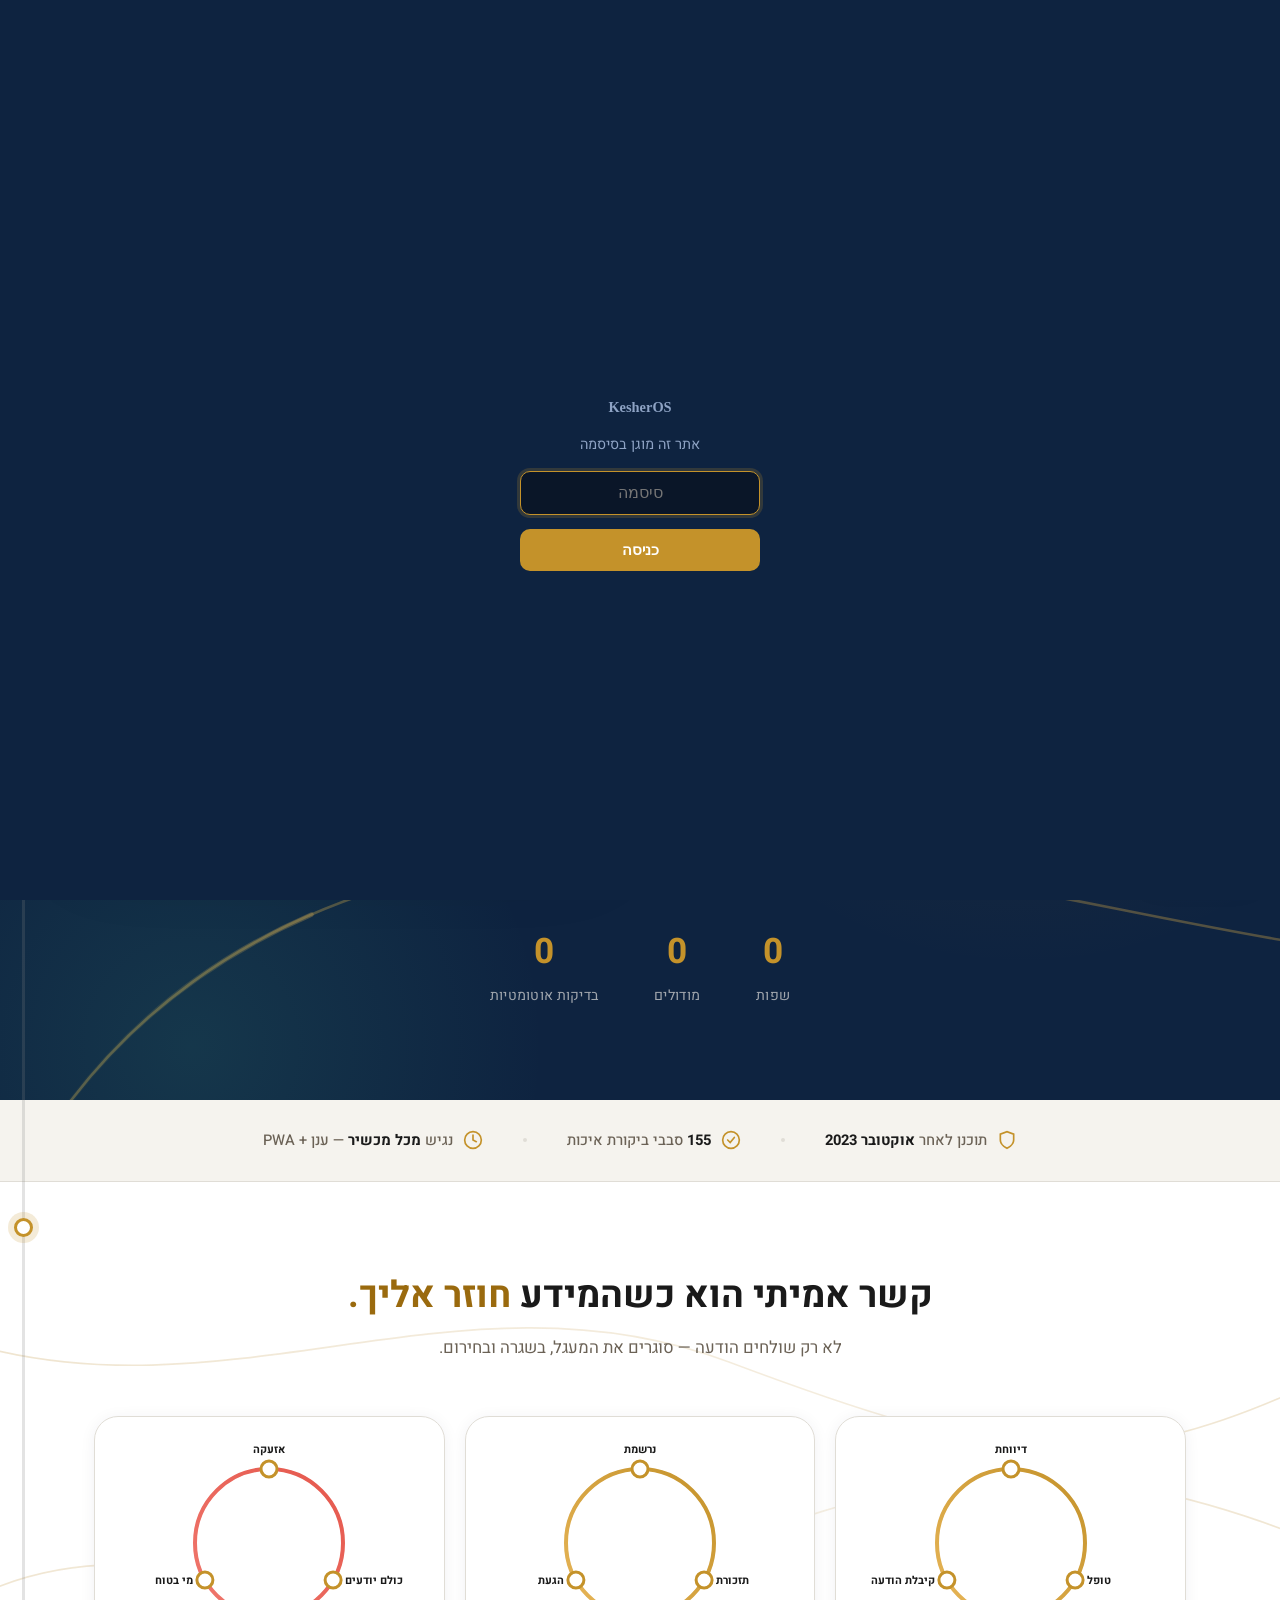
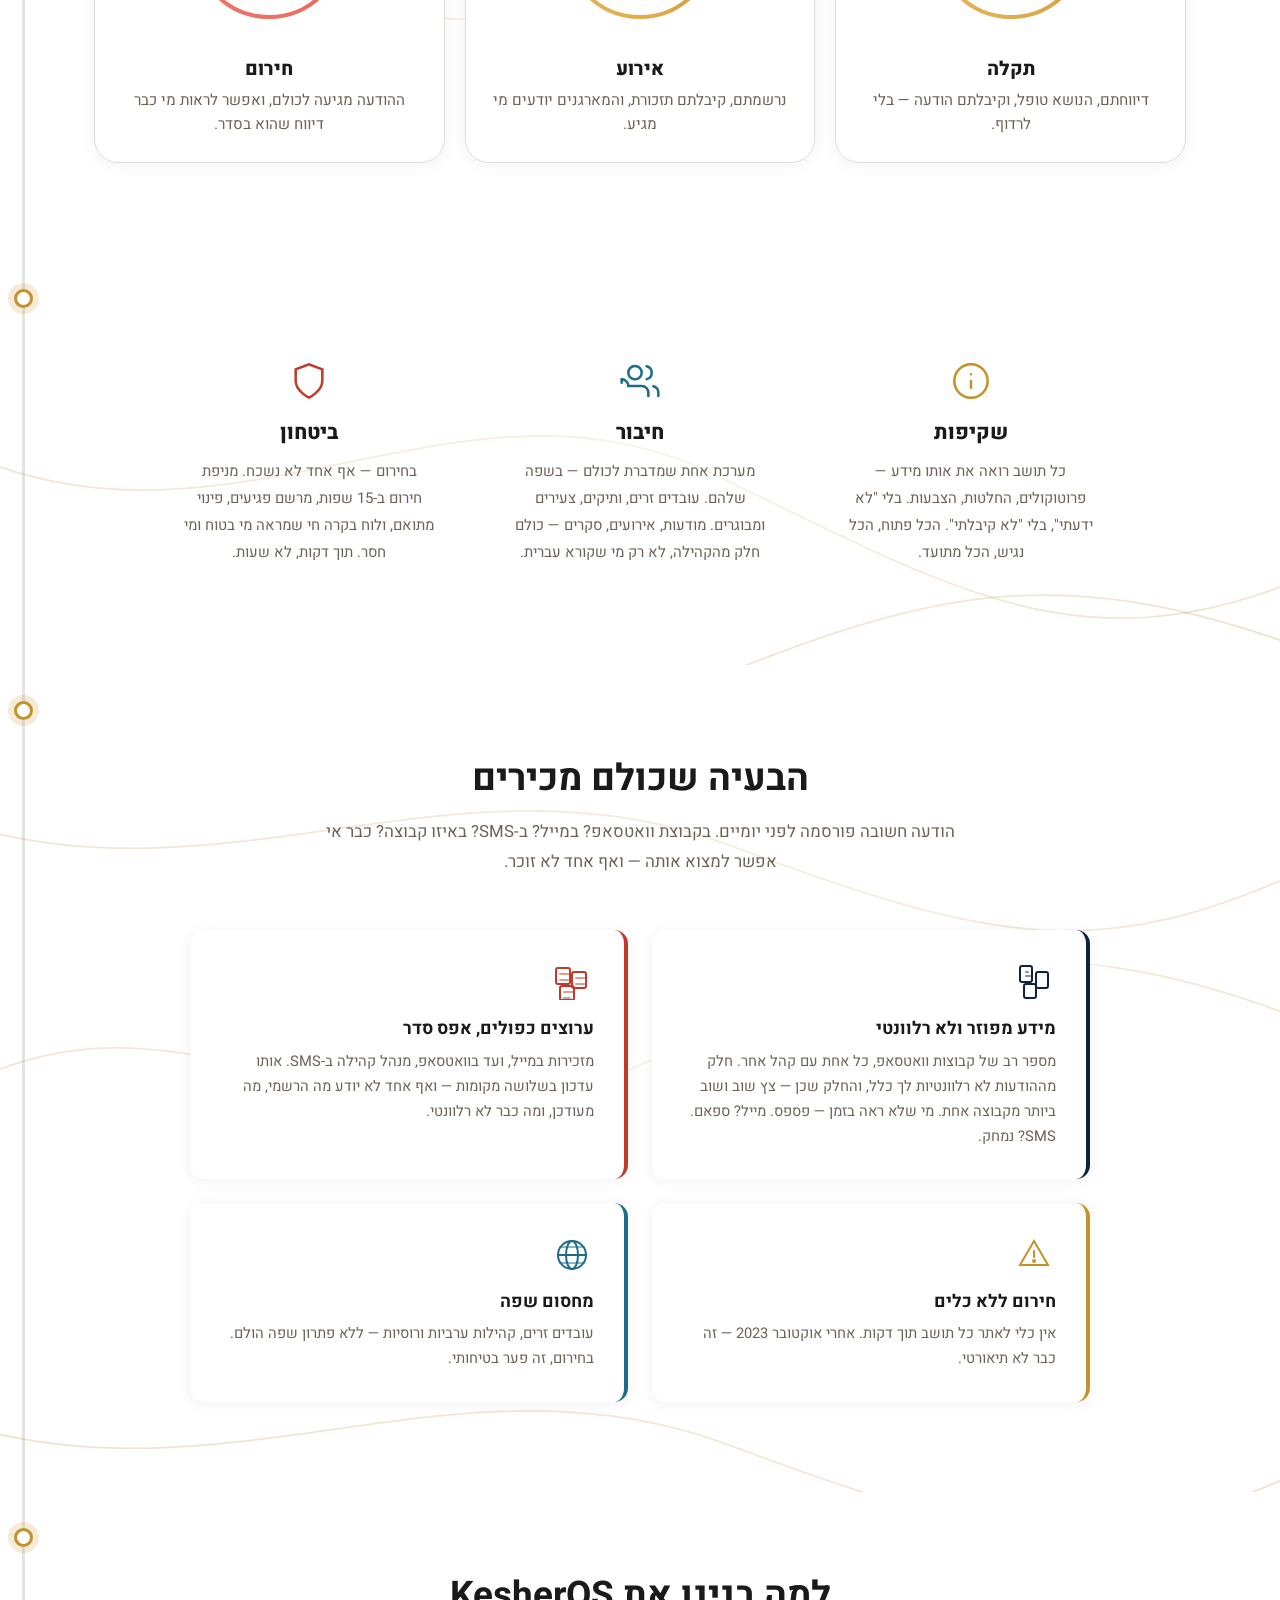
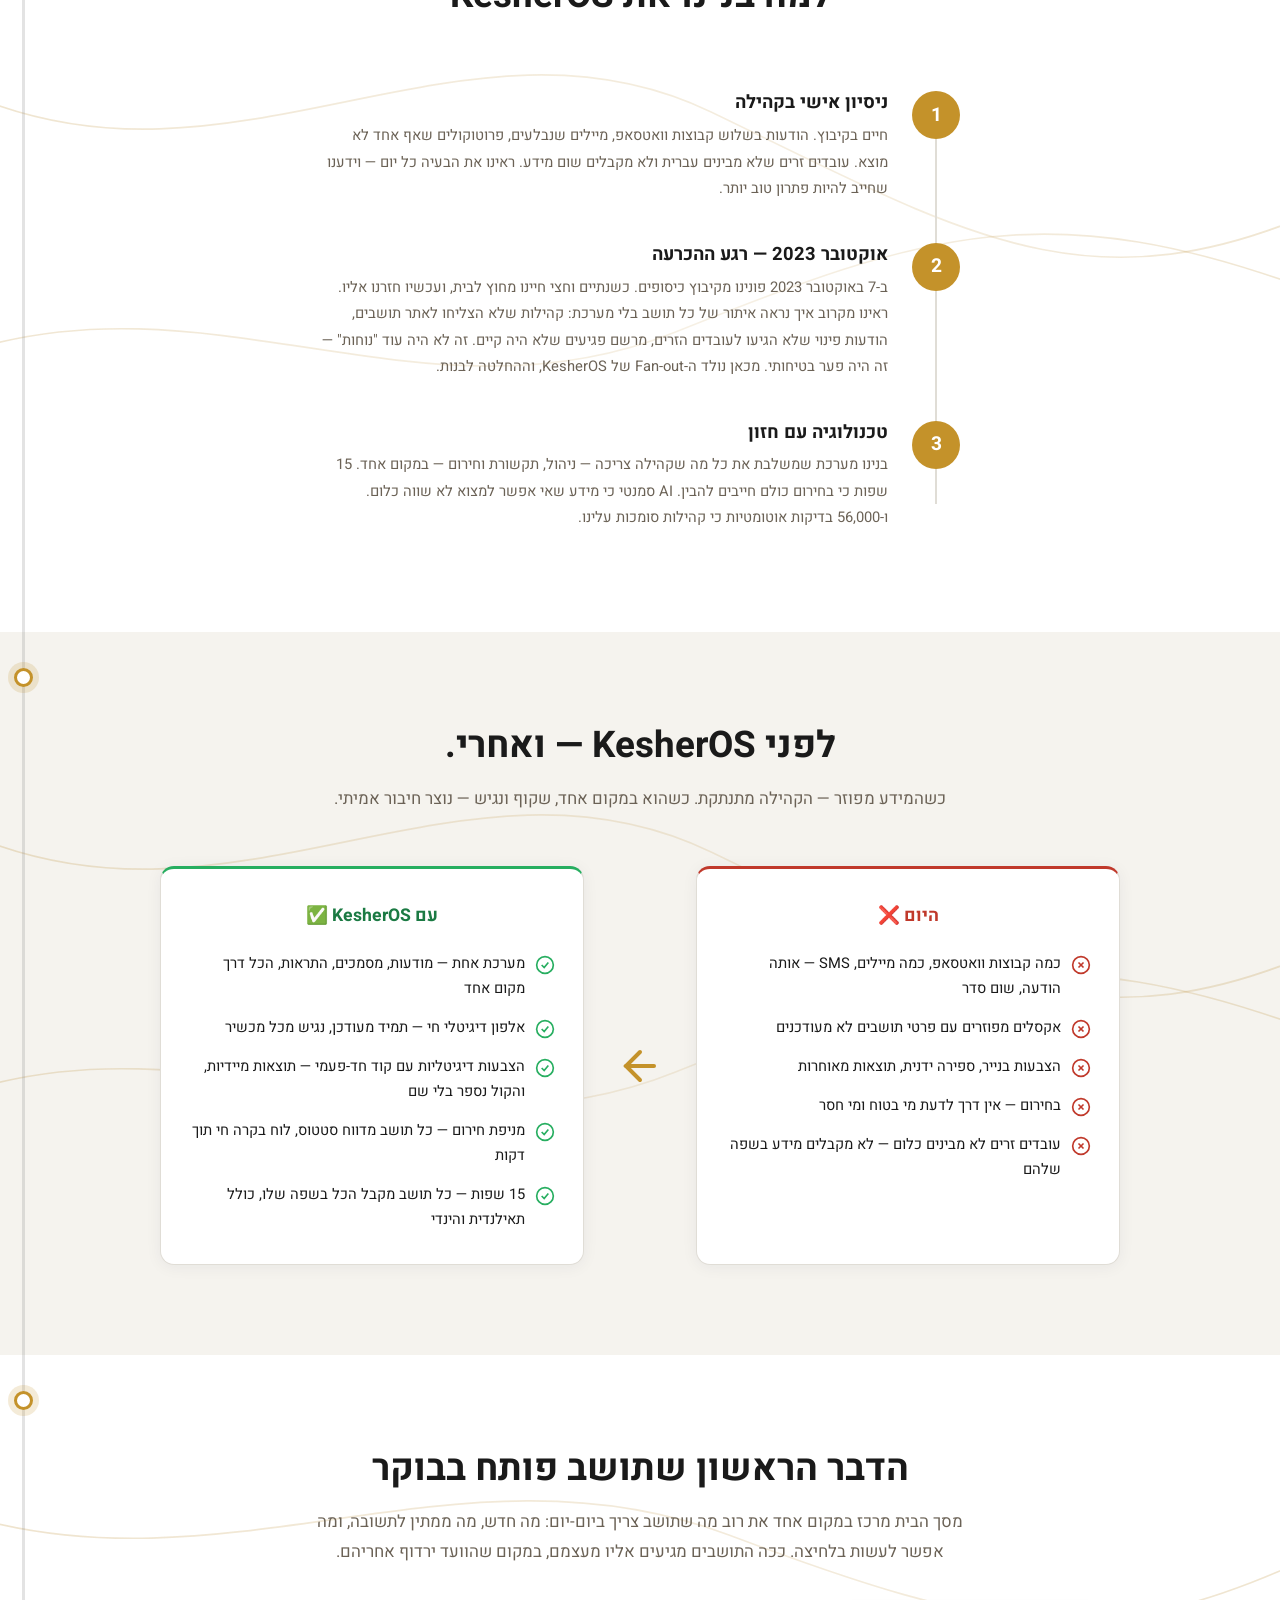
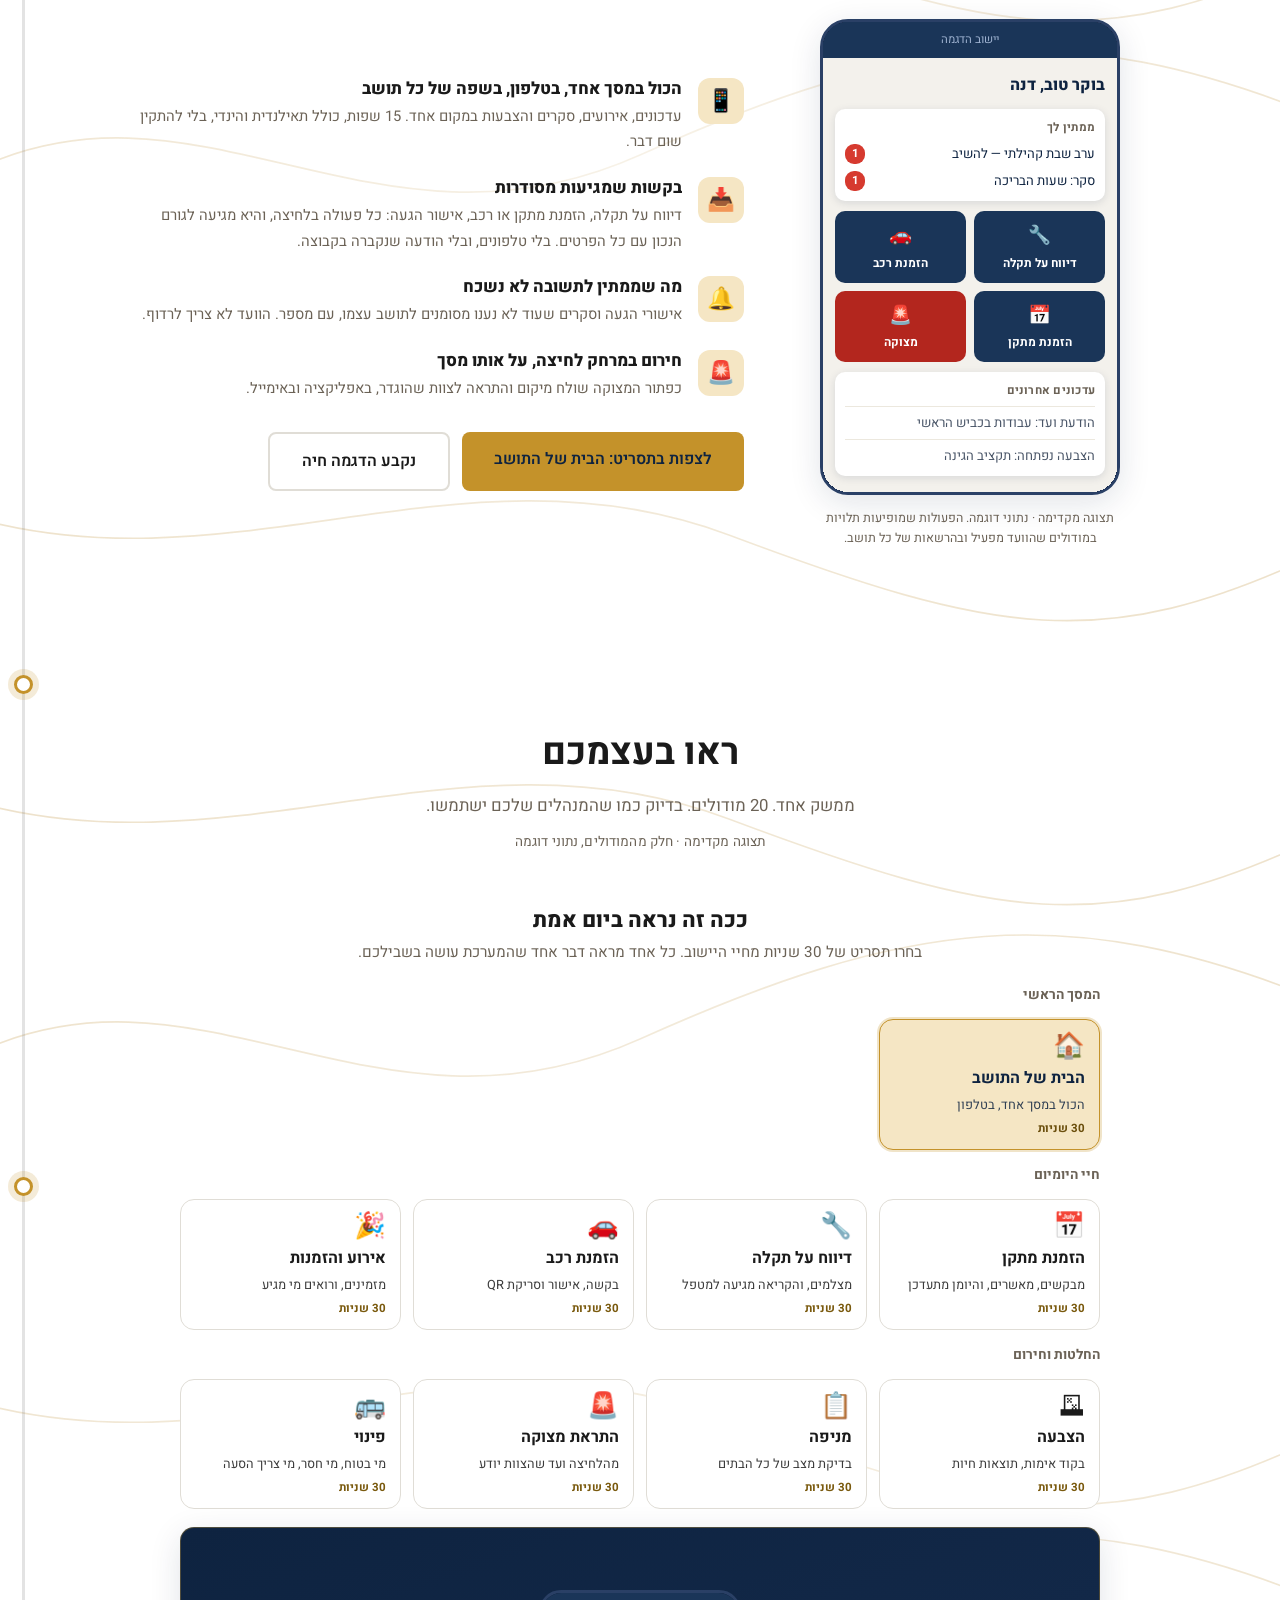
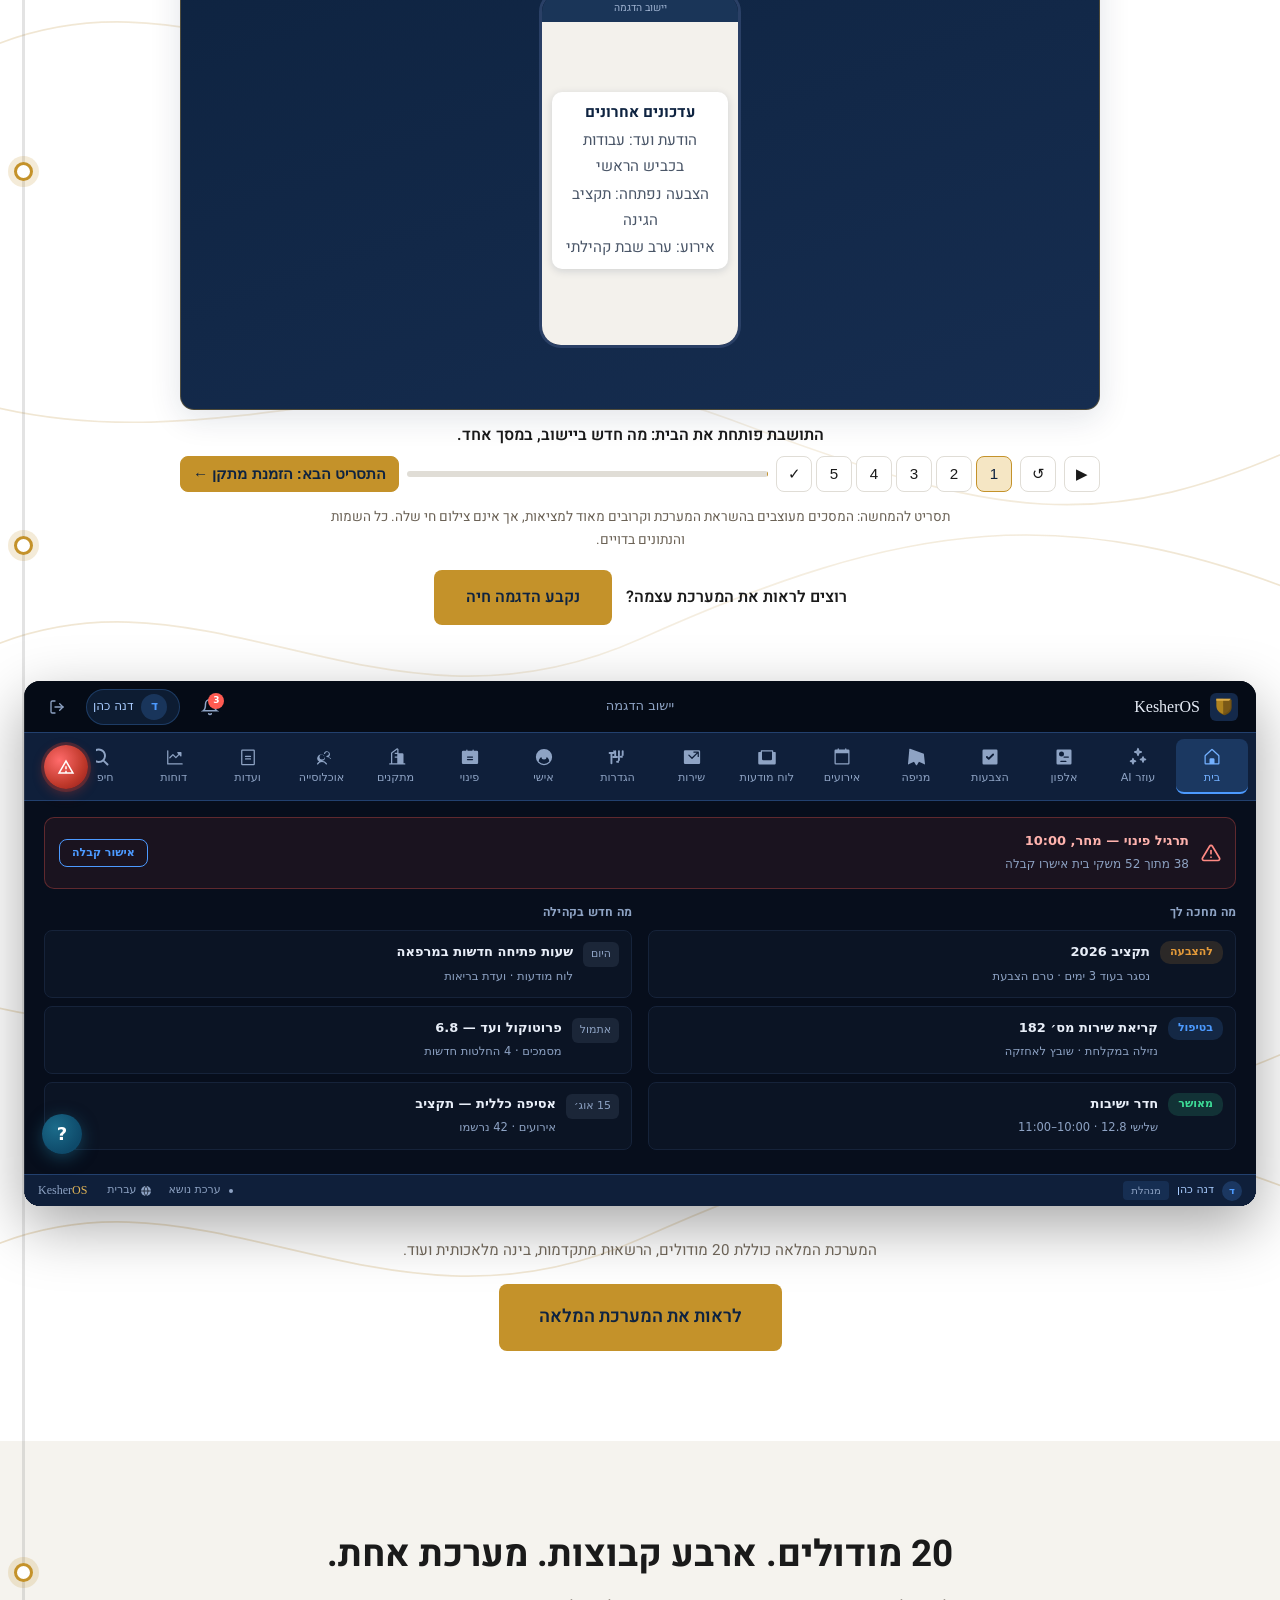
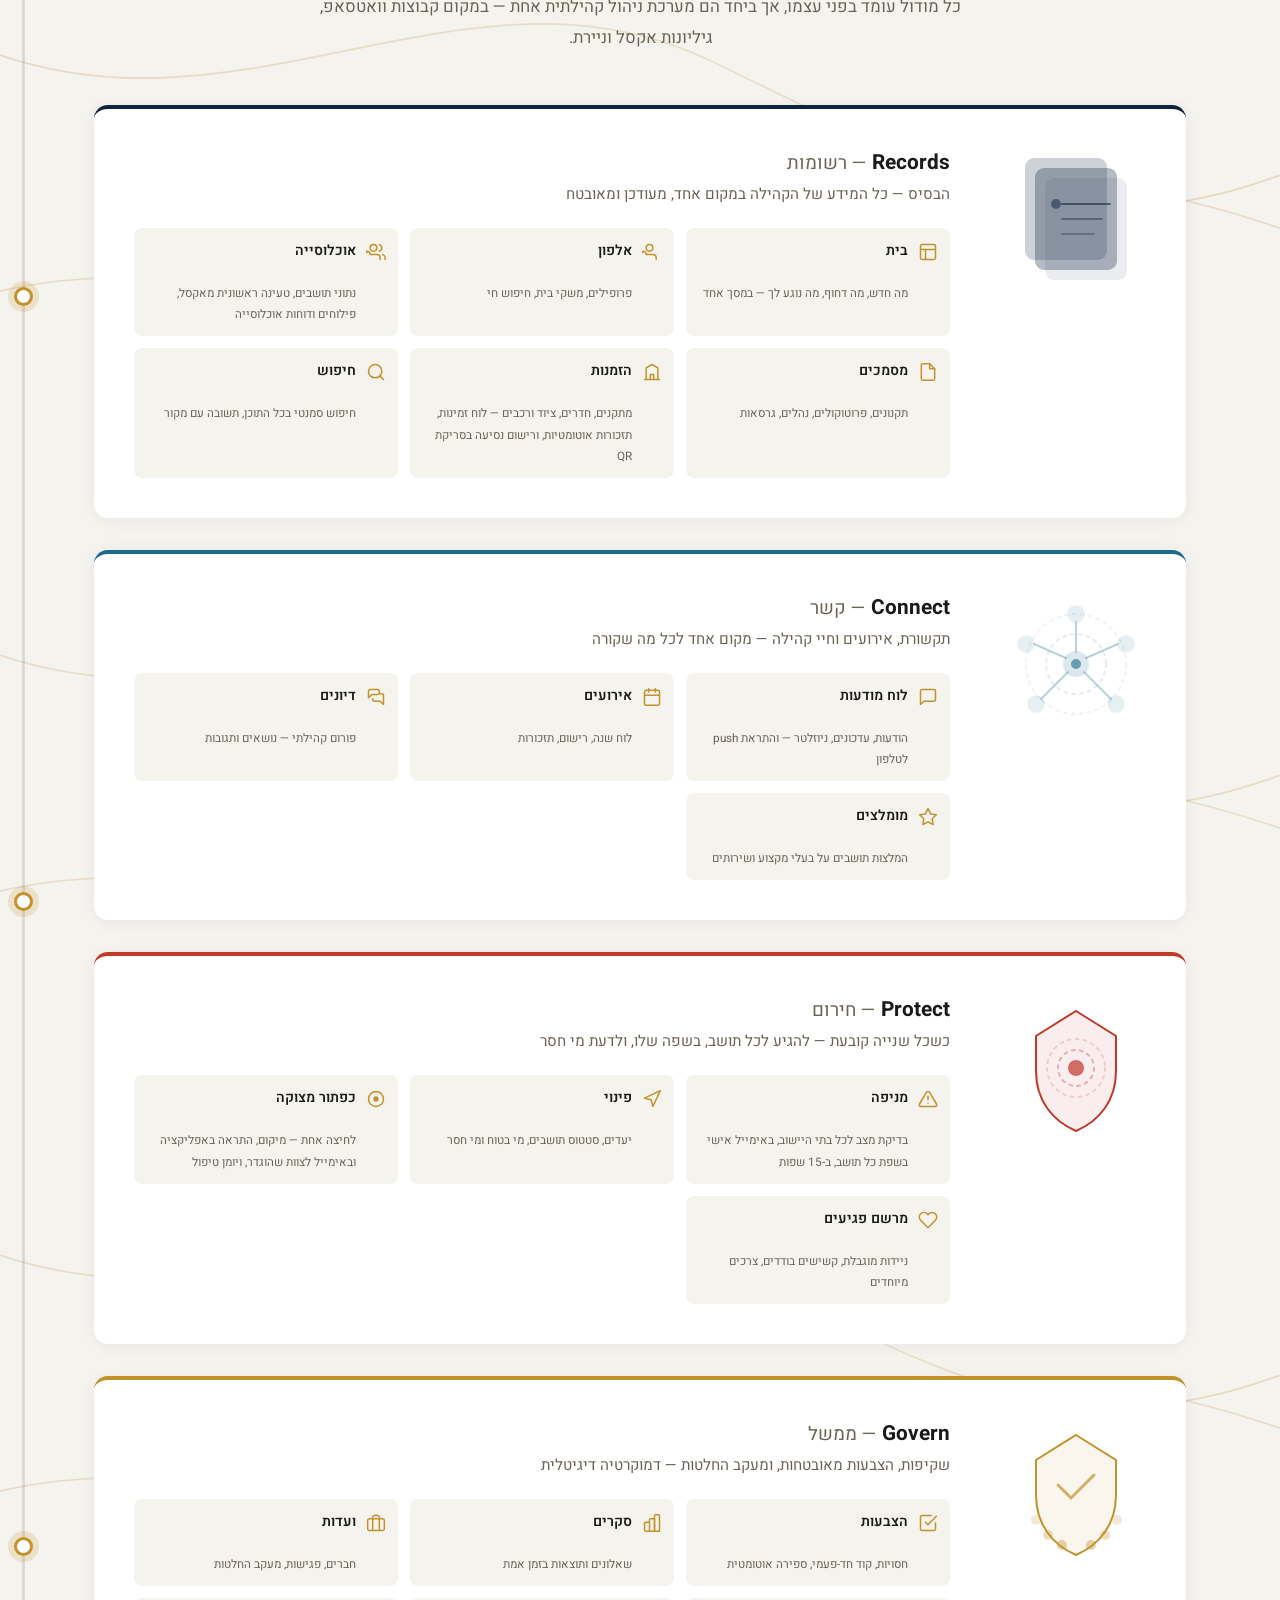
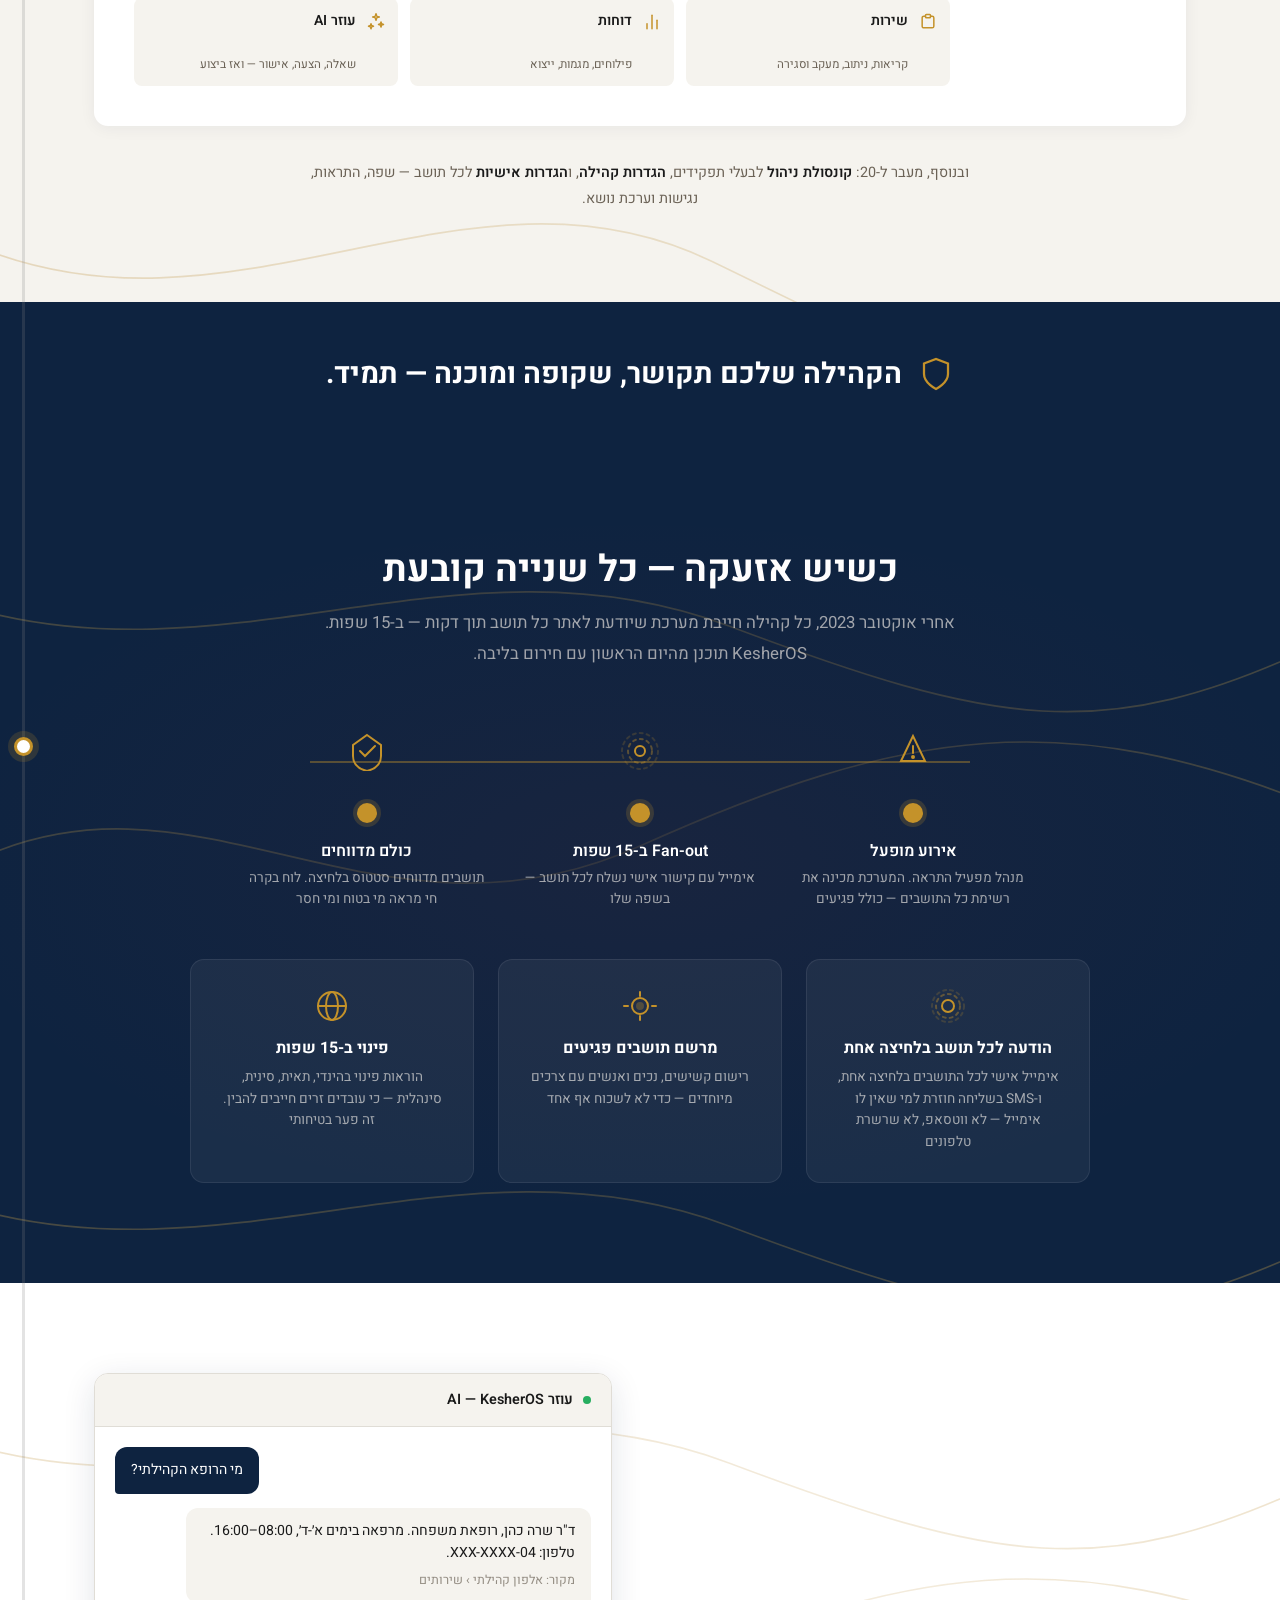
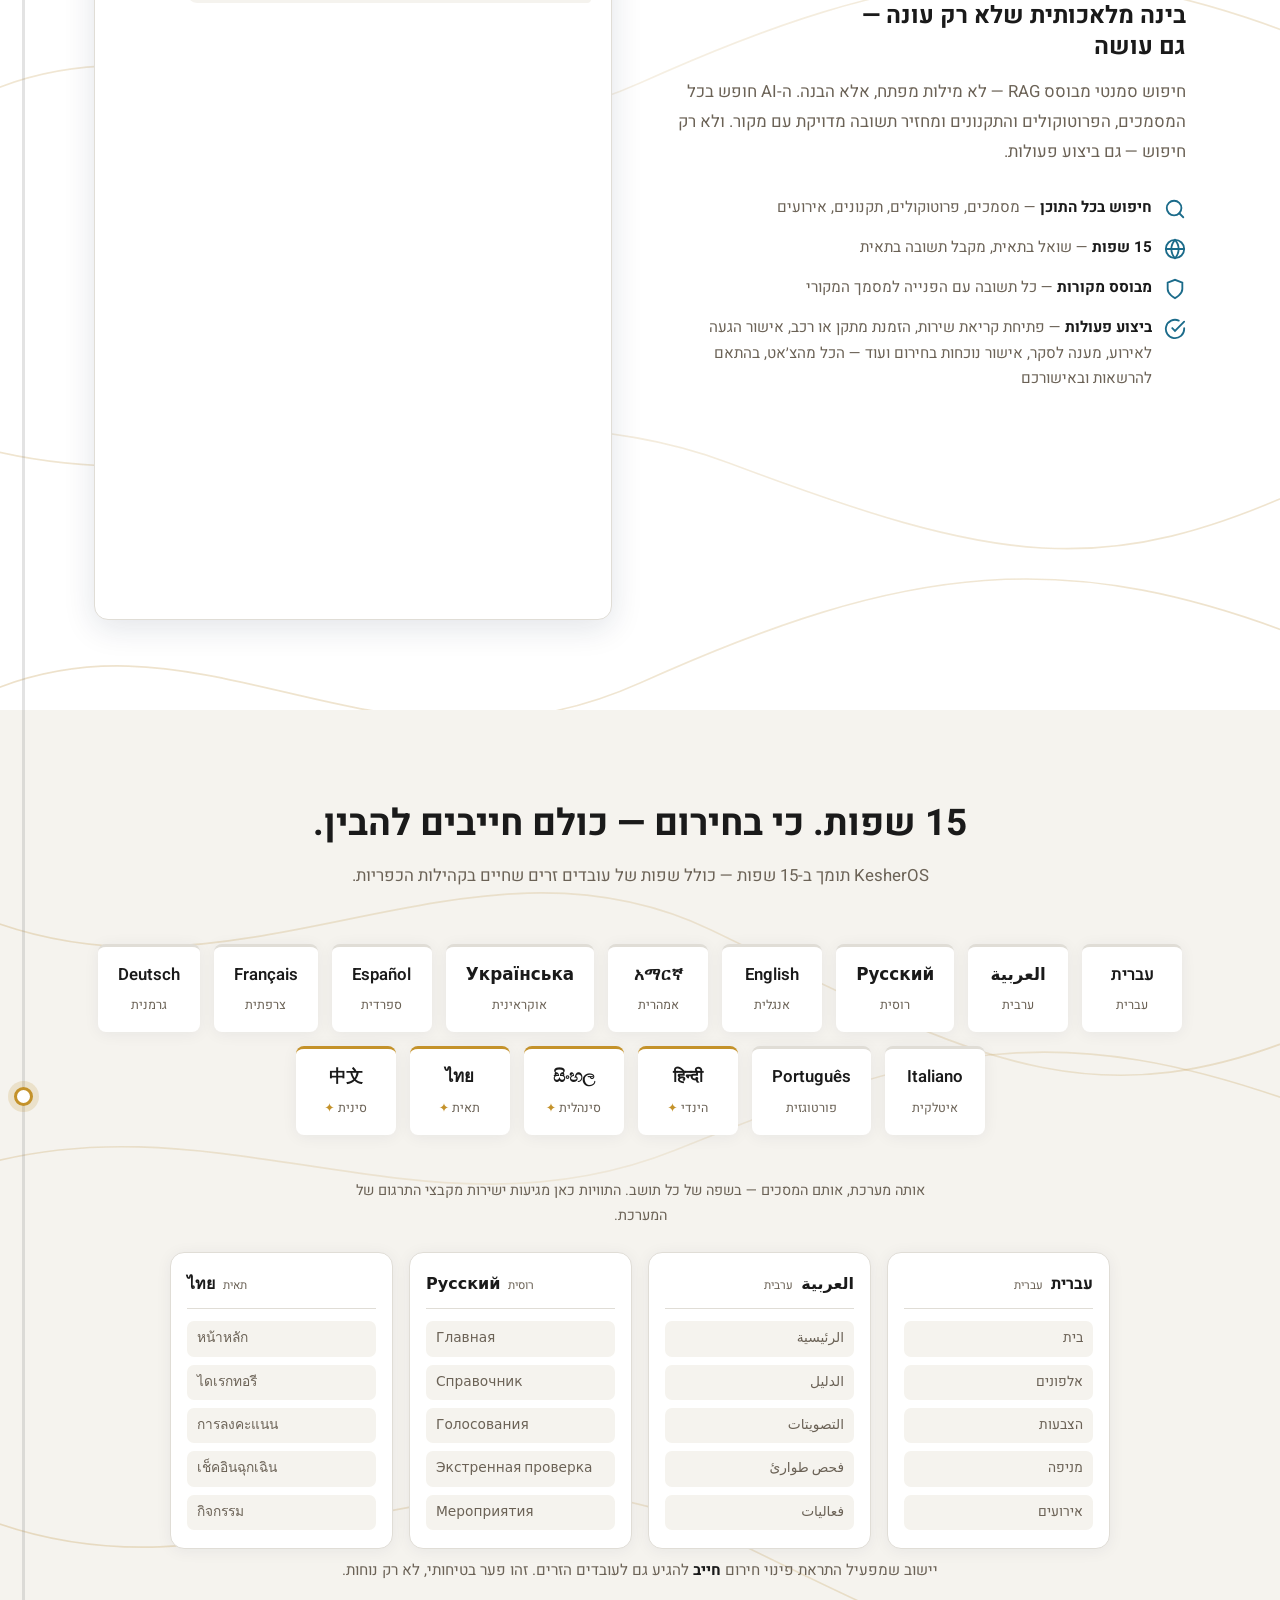
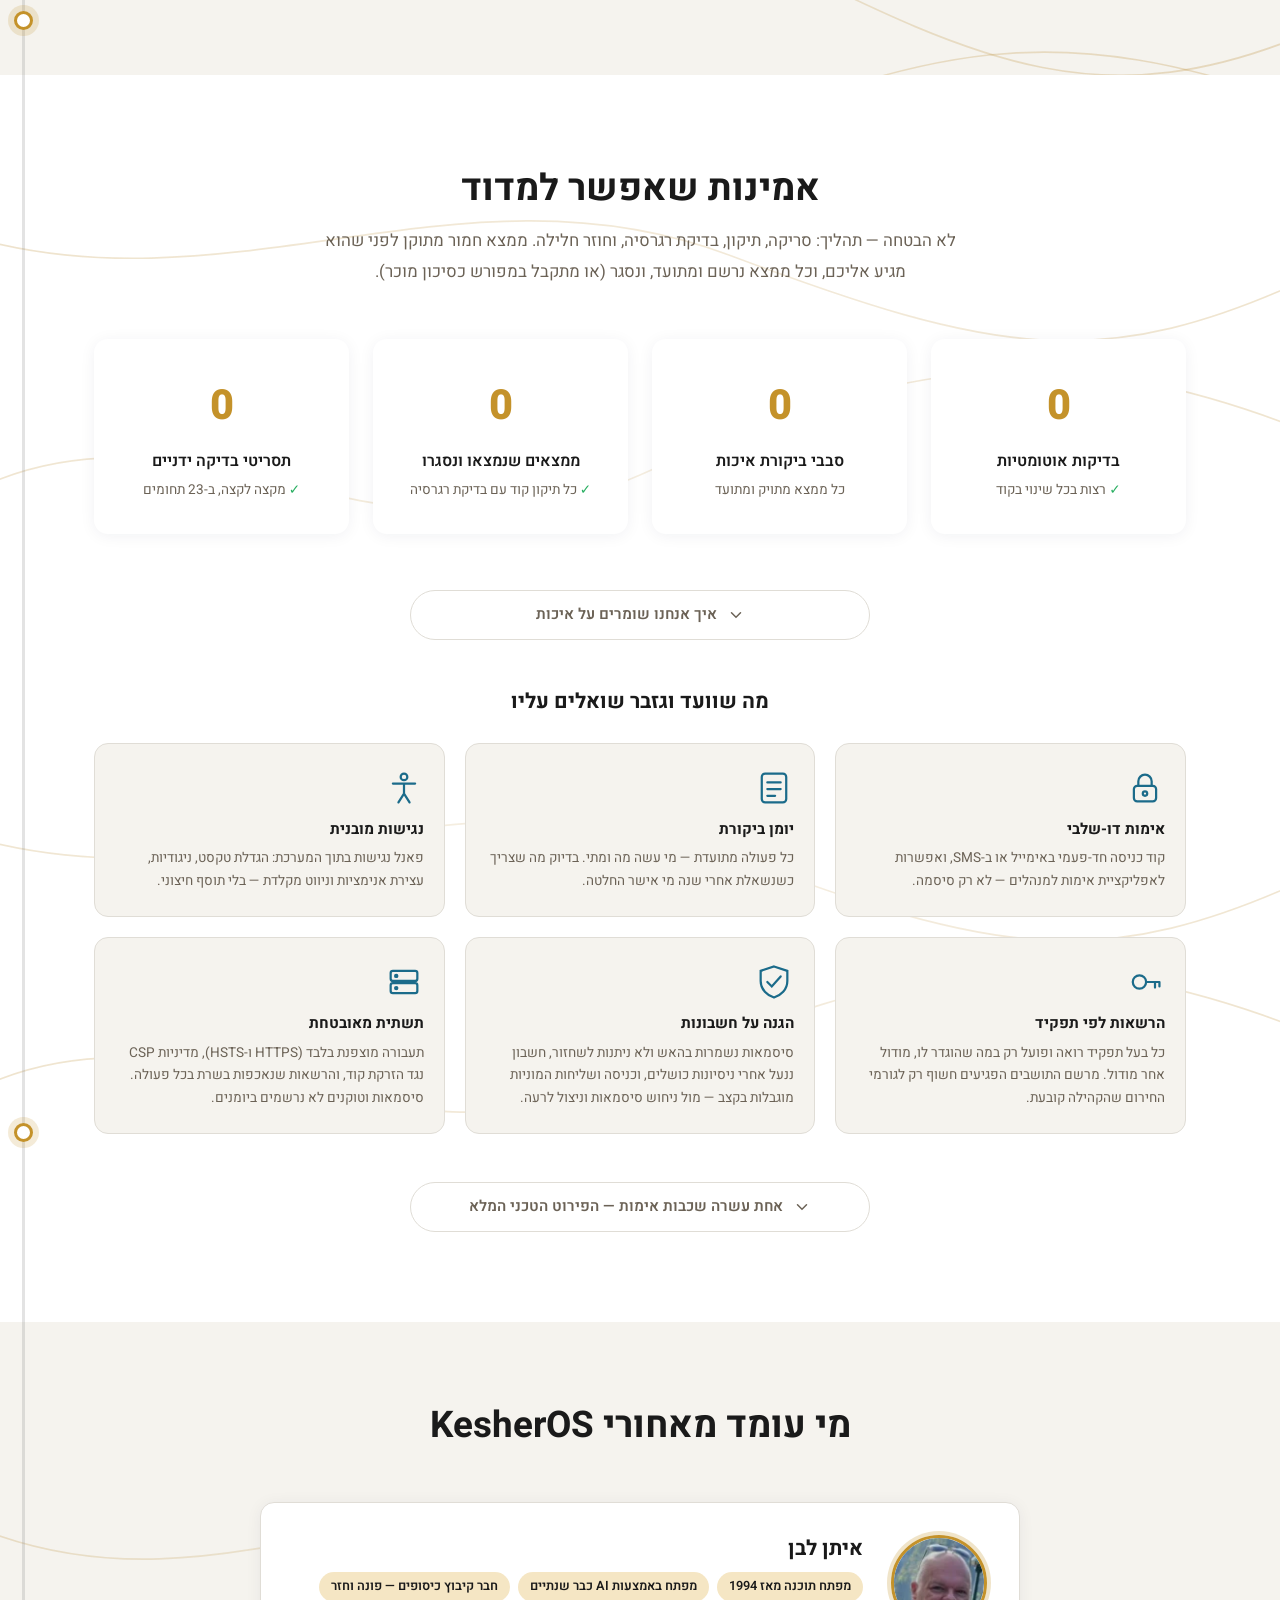
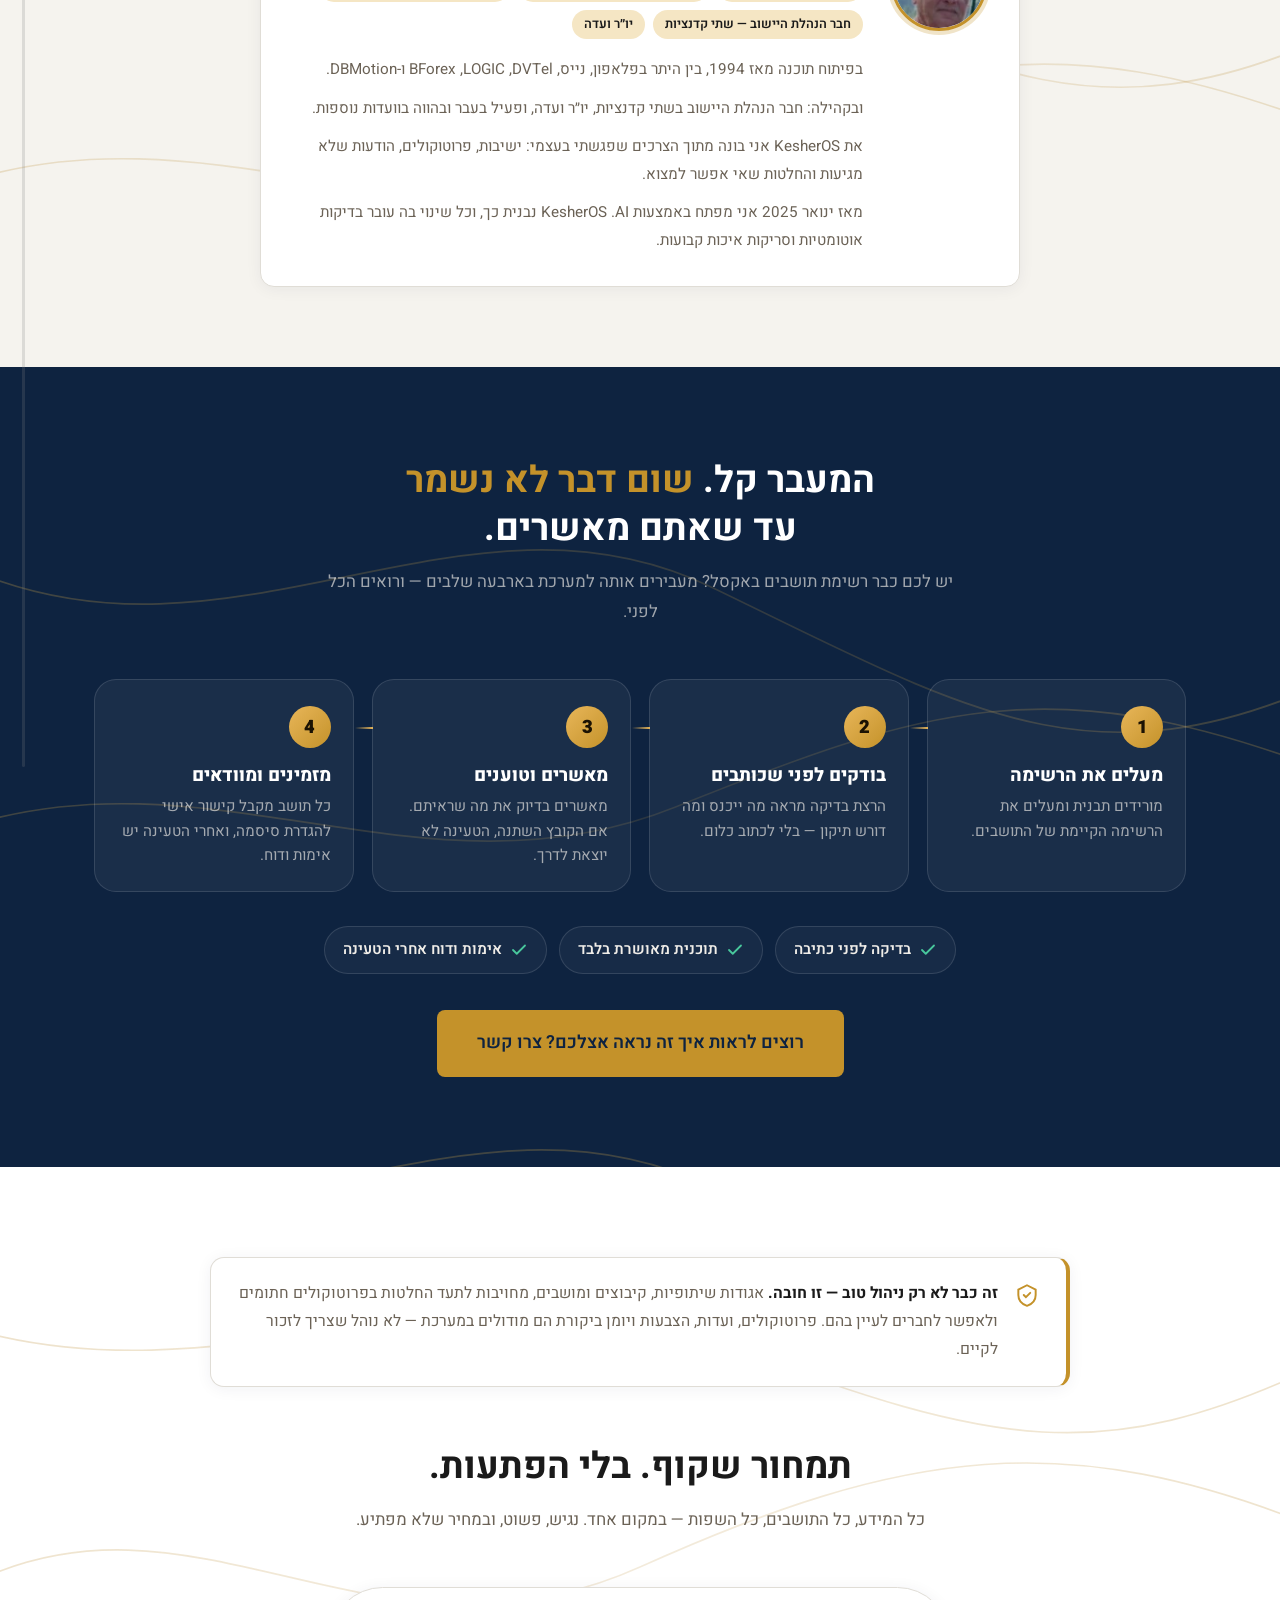
==== commit 402789ba: "fix: the static gold threads also run behind the live-demo section (it was left out); style.css hash" ====
--- a/index.html
+++ b/index.html
@@ -112,7 +112,7 @@
        off first paint but rebuilt the layout three times (0 -> 6,472 -> 7,665 -> 13,025px),
        so scroll restoration and anchor clicks landed in a page that was still growing.
        17KB gzipped is not worth that. -->
-  <link rel="stylesheet" href="style.css?v=aed33396">
+  <link rel="stylesheet" href="style.css?v=13bfa543">
   <link rel="stylesheet" href="chatbot.css?v=a57f26b4">
 
   <!-- JSON-LD Structured Data -->
@@ -232,12 +232,12 @@
     "email": "sales@kesheros.co.il",
     "description": "מערכת הפעלה קהילתית — פלטפורמת SaaS לניהול קיבוצים, מושבים ויישובים",
     "sameAs": [
-      "https://wa.me/972528296824"
+      "https://wa.me/972528820774"
     ],
     "contactPoint": {
       "@type": "ContactPoint",
       "contactType": "sales",
-      "telephone": "+972-52-829-6824",
+      "telephone": "+972-52-882-0774",
       "availableLanguage": ["Hebrew", "English"]
     }
   }
@@ -2877,7 +2877,7 @@
   </button>
 
   <!-- WhatsApp FAB -->
-  <a href="https://wa.me/972528296824?text=%D7%94%D7%99%D7%99%2C%20%D7%90%D7%A9%D7%9E%D7%97%20%D7%9C%D7%A9%D7%9E%D7%95%D7%A2%20%D7%A2%D7%9C%20KesherOS"
+  <a href="https://wa.me/972528820774?text=%D7%94%D7%99%D7%99%2C%20%D7%90%D7%A9%D7%9E%D7%97%20%D7%9C%D7%A9%D7%9E%D7%95%D7%A2%20%D7%A2%D7%9C%20KesherOS"
      class="wa-fab" target="_blank" rel="noopener" aria-label="שלחו הודעת WhatsApp">
     <svg width="28" height="28" viewBox="0 0 24 24" fill="#FFF" aria-hidden="true"><path d="M17.472 14.382c-.297-.149-1.758-.867-2.03-.967-.273-.099-.471-.148-.67.15-.197.297-.767.966-.94 1.164-.173.199-.347.223-.644.075-.297-.15-1.255-.463-2.39-1.475-.883-.788-1.48-1.761-1.653-2.059-.173-.297-.018-.458.13-.606.134-.133.298-.347.446-.52.149-.174.198-.298.298-.497.099-.198.05-.371-.025-.52-.075-.149-.669-1.612-.916-2.207-.242-.579-.487-.5-.669-.51-.173-.008-.371-.01-.57-.01-.198 0-.52.074-.792.372-.272.297-1.04 1.016-1.04 2.479 0 1.462 1.065 2.875 1.213 3.074.149.198 2.096 3.2 5.077 4.487.709.306 1.262.489 1.694.625.712.227 1.36.195 1.871.118.571-.085 1.758-.719 2.006-1.413.248-.694.248-1.289.173-1.413-.074-.124-.272-.198-.57-.347m-5.421 7.403h-.004a9.87 9.87 0 01-5.031-1.378l-.361-.214-3.741.982.998-3.648-.235-.374a9.86 9.86 0 01-1.51-5.26c.001-5.45 4.436-9.884 9.888-9.884 2.64 0 5.122 1.03 6.988 2.898a9.825 9.825 0 012.893 6.994c-.003 5.45-4.437 9.884-9.885 9.884m8.413-18.297A11.815 11.815 0 0012.05 0C5.495 0 .16 5.335.157 11.892c0 2.096.547 4.142 1.588 5.945L.057 24l6.305-1.654a11.882 11.882 0 005.683 1.448h.005c6.554 0 11.89-5.335 11.893-11.893a11.821 11.821 0 00-3.48-8.413z"/></svg>
   </a>
@@ -2885,7 +2885,7 @@
   <!-- Mobile sticky CTA bar -->
   <div class="mobile-cta-bar" role="region" aria-label="פנייה מהירה">
     <a href="#contact" class="btn btn-primary">צרו קשר</a>
-    <a href="https://wa.me/972528296824" class="btn btn-wa" target="_blank" rel="noopener">WhatsApp</a>
+    <a href="https://wa.me/972528820774" class="btn btn-wa" target="_blank" rel="noopener">WhatsApp</a>
   </div>
 
   <script src="script.js?v=3e8100b0" defer></script>
--- a/style.css
+++ b/style.css
@@ -2981,15 +2981,15 @@
 @media (prefers-color-scheme: dark) { :root { --thr-a: var(--thr-a-dark); --thr-b: var(--thr-b-dark); } }
 :root[data-theme="dark"] { --thr-a: var(--thr-a-dark); --thr-b: var(--thr-b-dark); }
 :root[data-theme="light"] { --thr-a: url("data:image/svg+xml,%3Csvg xmlns=%22http://www.w3.org/2000/svg%22 viewBox=%220 0 1440 600%22 preserveAspectRatio=%22none%22%3E%3Cpath d=%22M-40 420 C 220 300, 420 520, 720 400 S 1200 260, 1480 360%22 fill=%22none%22 stroke=%22%23B07A10%22 stroke-opacity=%22.24%22 stroke-width=%221.7%22 stroke-linecap=%22round%22/%3E%3Cpath d=%22M-40 160 C 260 240, 520 80, 820 180 S 1240 300, 1480 200%22 fill=%22none%22 stroke=%22%23B07A10%22 stroke-opacity=%22.24%22 stroke-width=%221.7%22 stroke-linecap=%22round%22/%3E%3C/svg%3E"); --thr-b: url("data:image/svg+xml,%3Csvg xmlns=%22http://www.w3.org/2000/svg%22 viewBox=%220 0 1440 600%22 preserveAspectRatio=%22none%22%3E%3Cpath d=%22M-40 200 C 260 320, 520 100, 800 220 S 1220 420, 1480 320%22 fill=%22none%22 stroke=%22%23B07A10%22 stroke-opacity=%22.24%22 stroke-width=%221.7%22 stroke-linecap=%22round%22/%3E%3Cpath d=%22M-40 460 C 240 380, 480 540, 760 440 S 1180 300, 1480 400%22 fill=%22none%22 stroke=%22%23B07A10%22 stroke-opacity=%22.24%22 stroke-width=%221.7%22 stroke-linecap=%22round%22/%3E%3C/svg%3E"); }
-#loops, #problem, #resident-home, #ai, #quality, #pricing, #faq, #pillars, #before-after, #product, #languages, #about, #pilot, #story, #emergency, #migration, #contact { position: relative; isolation: isolate; }
-#loops::after, #problem::after, #resident-home::after, #ai::after, #quality::after, #pricing::after, #faq::after, #pillars::after, #before-after::after, #product::after, #languages::after, #about::after, #pilot::after, #story::after, #emergency::after, #migration::after, #contact::after {
+#loops, #demo, #problem, #resident-home, #ai, #quality, #pricing, #faq, #pillars, #before-after, #product, #languages, #about, #pilot, #story, #emergency, #migration, #contact { position: relative; isolation: isolate; }
+#loops::after, #demo::after, #problem::after, #resident-home::after, #ai::after, #quality::after, #pricing::after, #faq::after, #pillars::after, #before-after::after, #product::after, #languages::after, #about::after, #pilot::after, #story::after, #emergency::after, #migration::after, #contact::after {
   content: ''; position: absolute; inset: 0; z-index: -1; pointer-events: none;
   background-repeat: repeat-y; background-position: center top; background-size: 100% 600px;
   -webkit-mask-image: radial-gradient(ellipse 85% 80% at 50% 50%, rgba(0,0,0,.4), #000 92%);
   mask-image: radial-gradient(ellipse 85% 80% at 50% 50%, rgba(0,0,0,.4), #000 92%);
 }
-#loops::after, #problem::after, #resident-home::after, #ai::after, #quality::after, #pricing::after, #faq::after { background-image: var(--thr-a); }
+#loops::after, #demo::after, #problem::after, #resident-home::after, #ai::after, #quality::after, #pricing::after, #faq::after { background-image: var(--thr-a); }
 #pillars::after, #before-after::after, #product::after, #languages::after, #about::after, #pilot::after, #story::after { background-image: var(--thr-b); }
 #emergency::after { background-image: var(--thr-a-dark); }
 #migration::after, #contact::after { background-image: var(--thr-b-dark); }
-@media (max-width: 900px), print { #loops::after, #problem::after, #resident-home::after, #ai::after, #quality::after, #pricing::after, #faq::after, #pillars::after, #before-after::after, #product::after, #languages::after, #about::after, #pilot::after, #story::after, #emergency::after, #migration::after, #contact::after { display: none; } }
+@media (max-width: 900px), print { #loops::after, #demo::after, #problem::after, #resident-home::after, #ai::after, #quality::after, #pricing::after, #faq::after, #pillars::after, #before-after::after, #product::after, #languages::after, #about::after, #pilot::after, #story::after, #emergency::after, #migration::after, #contact::after { display: none; } }
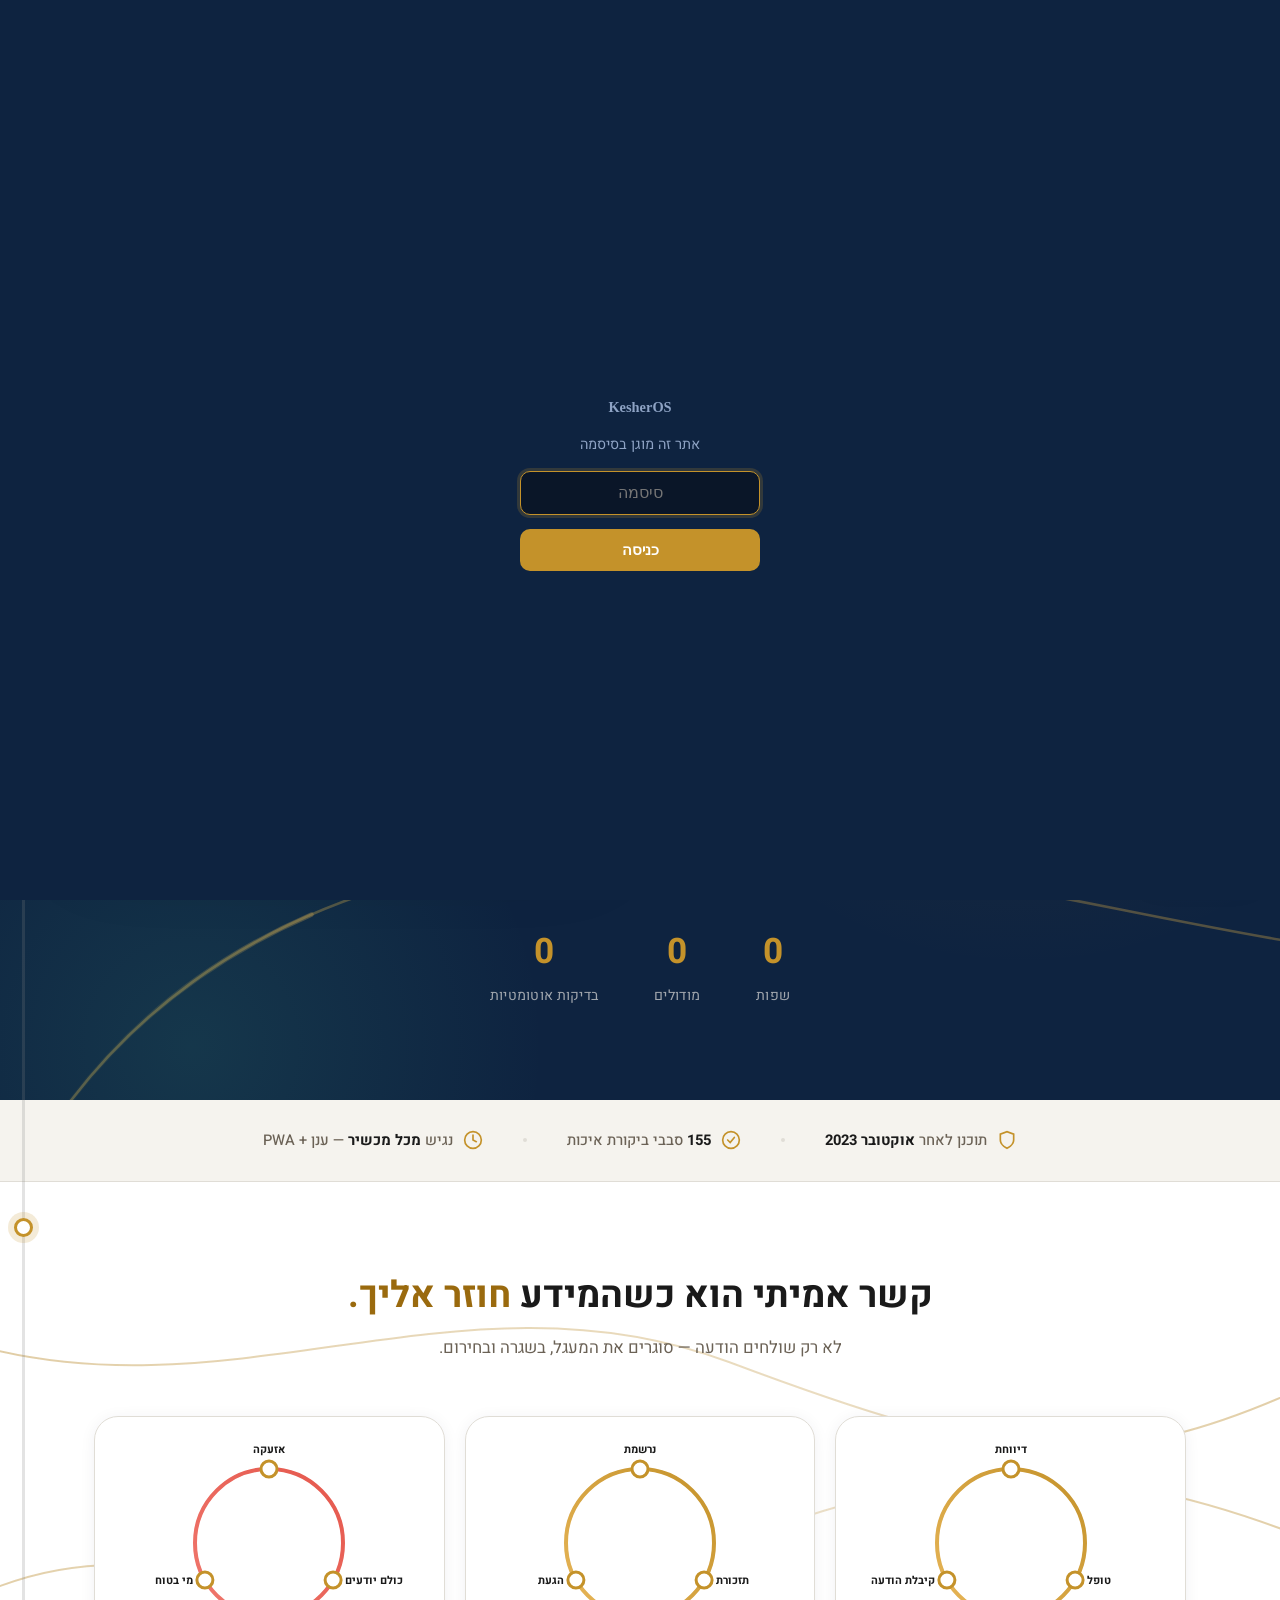
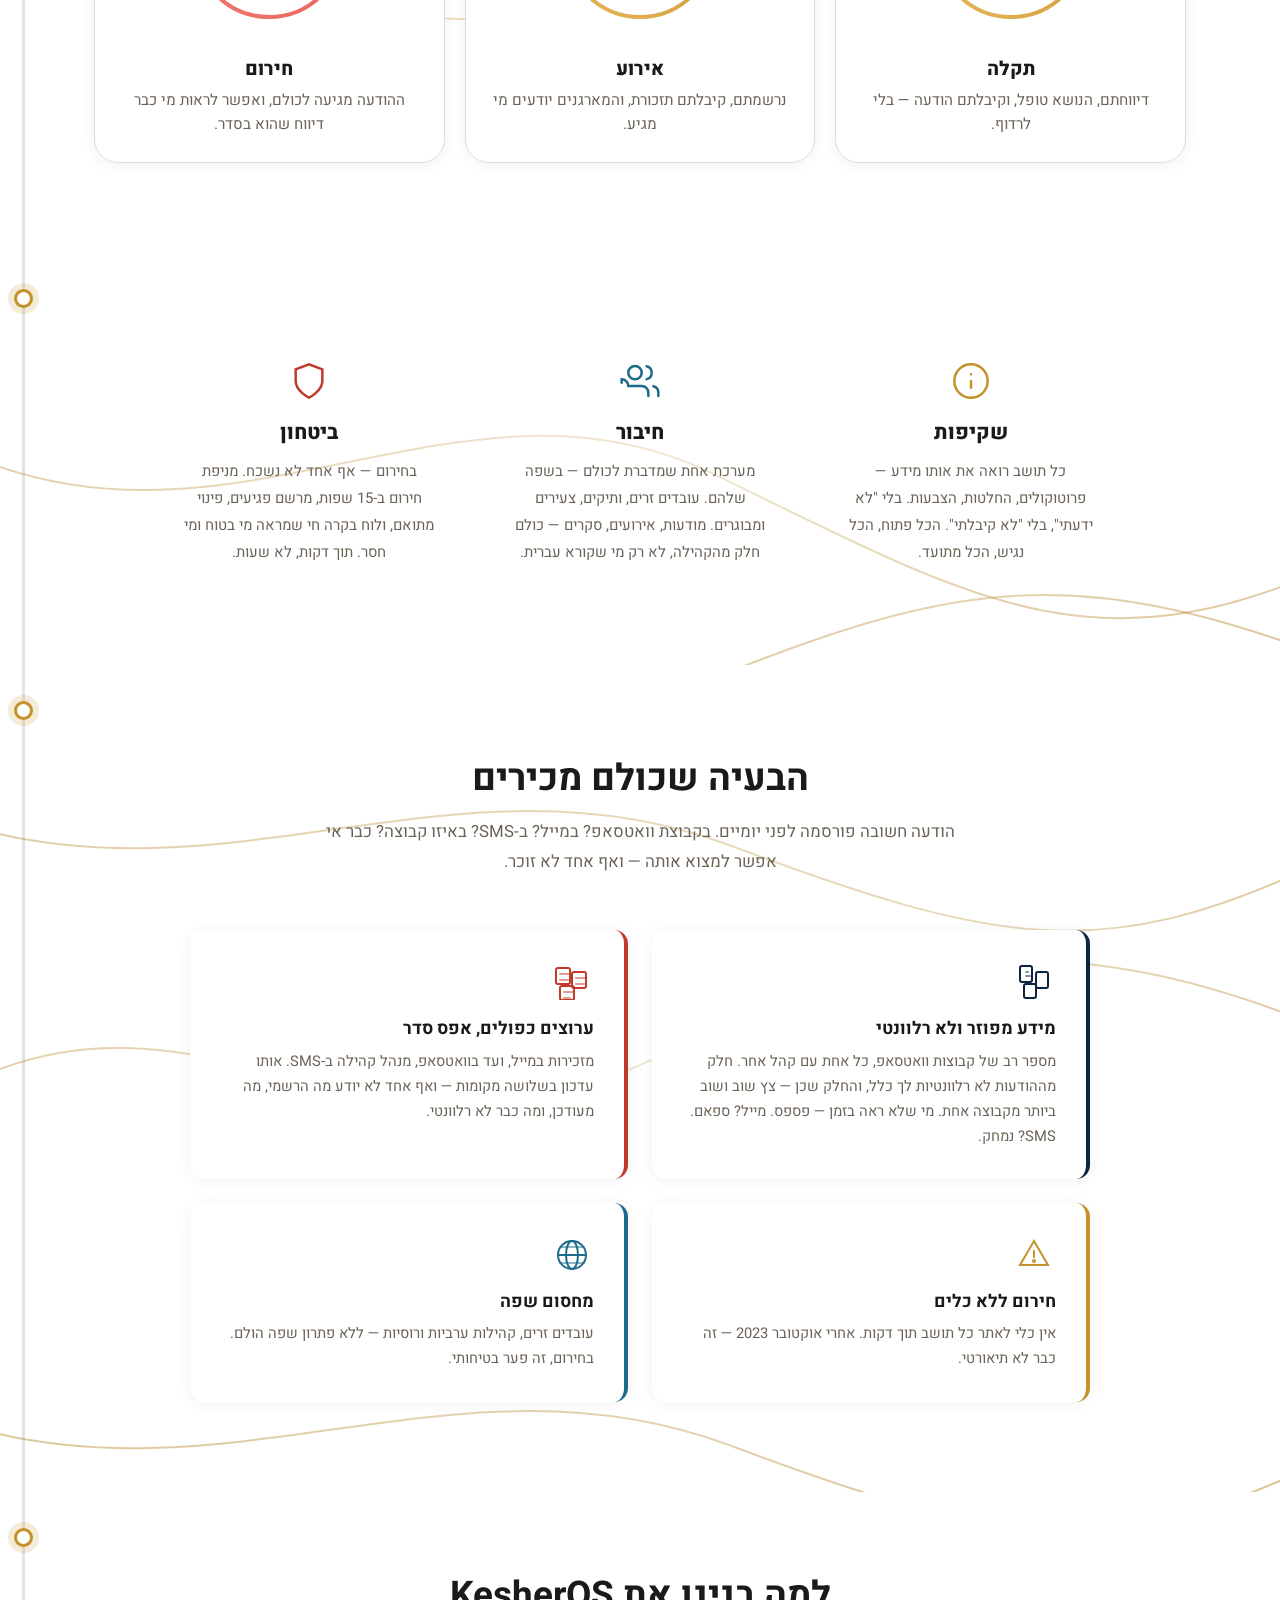
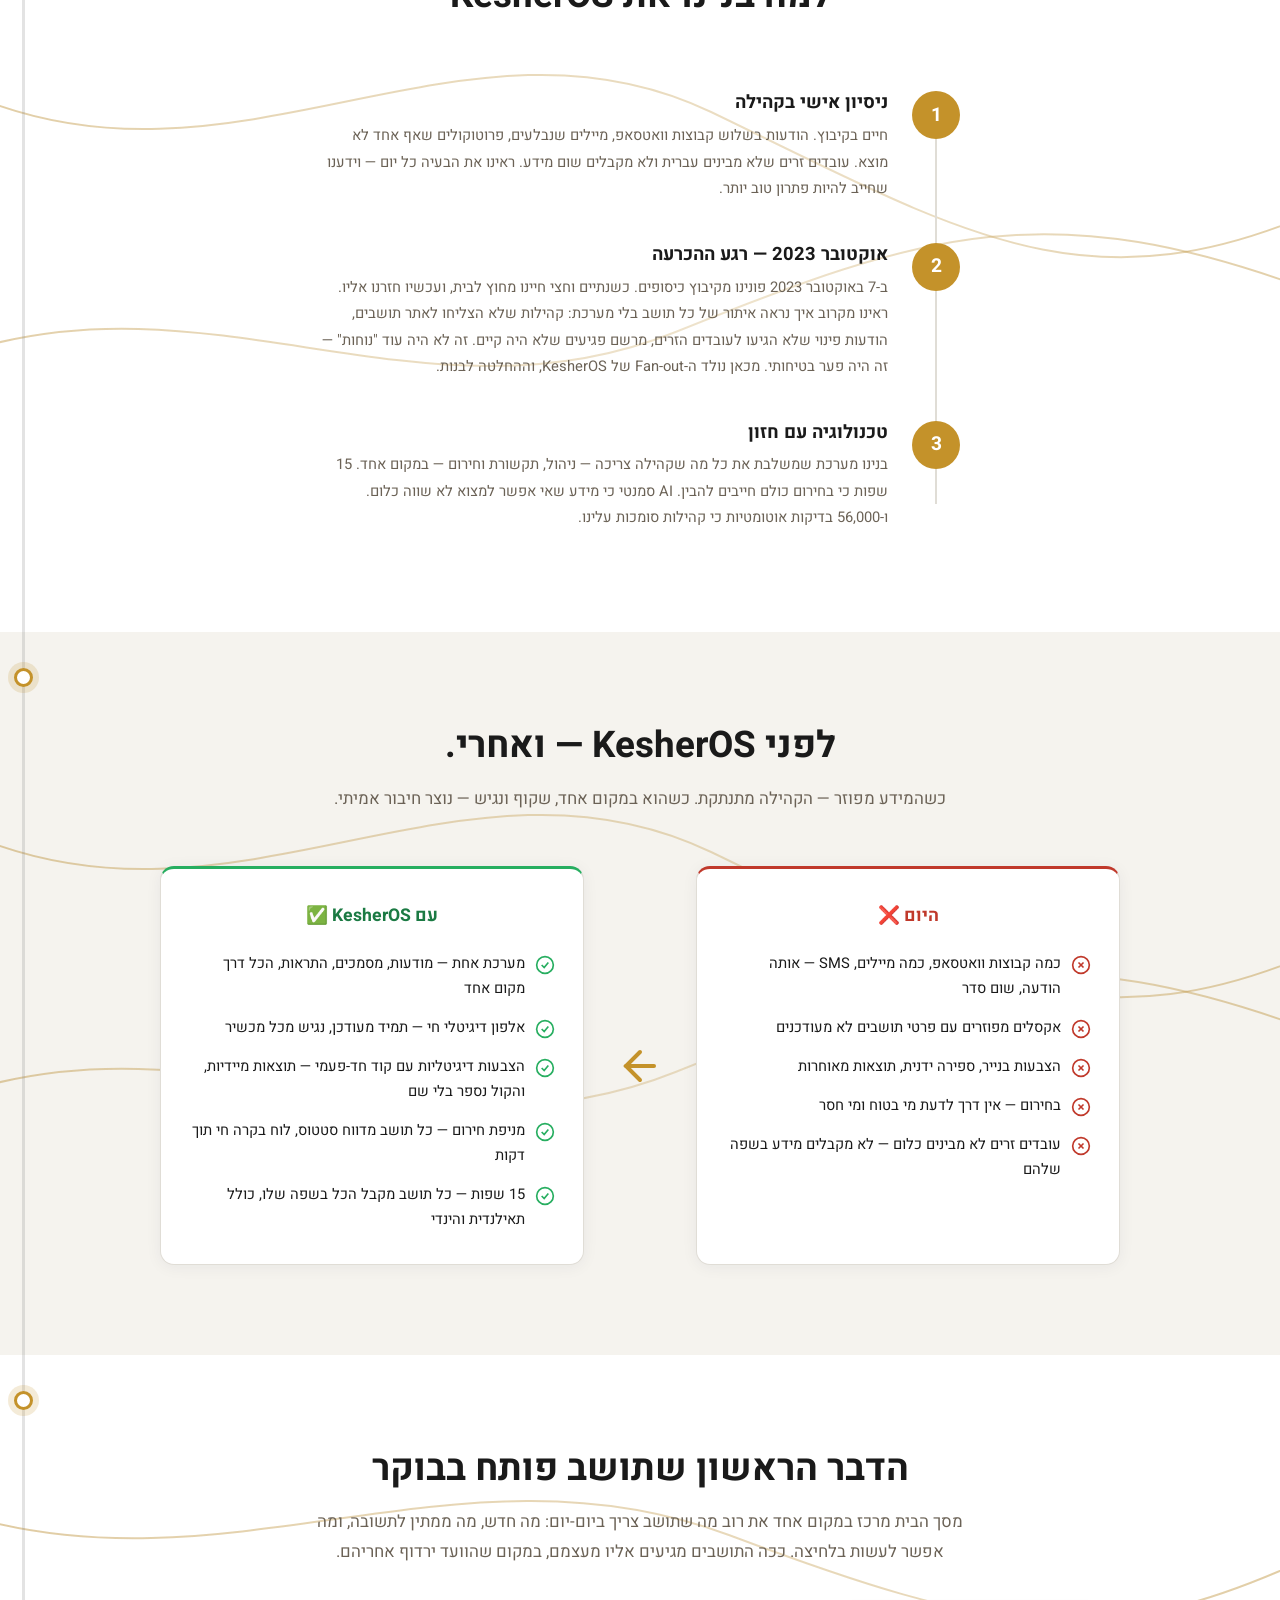
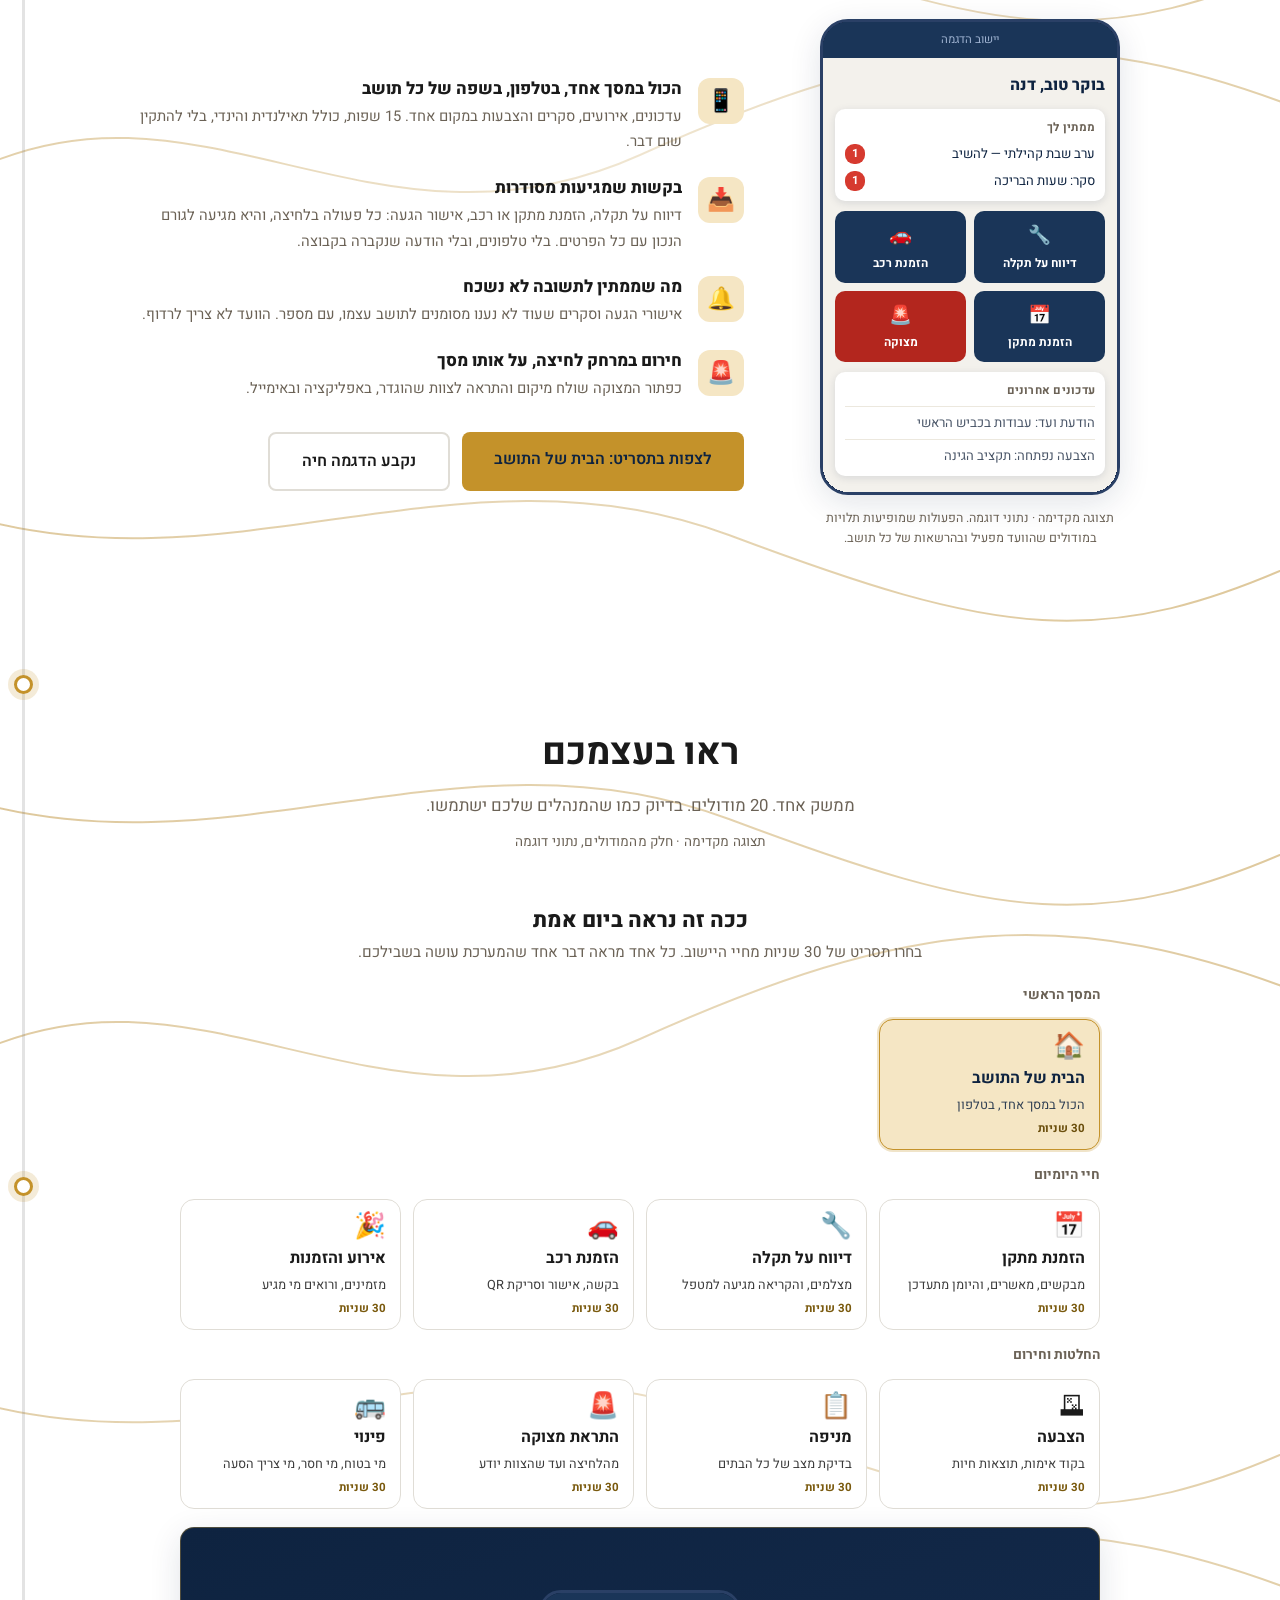
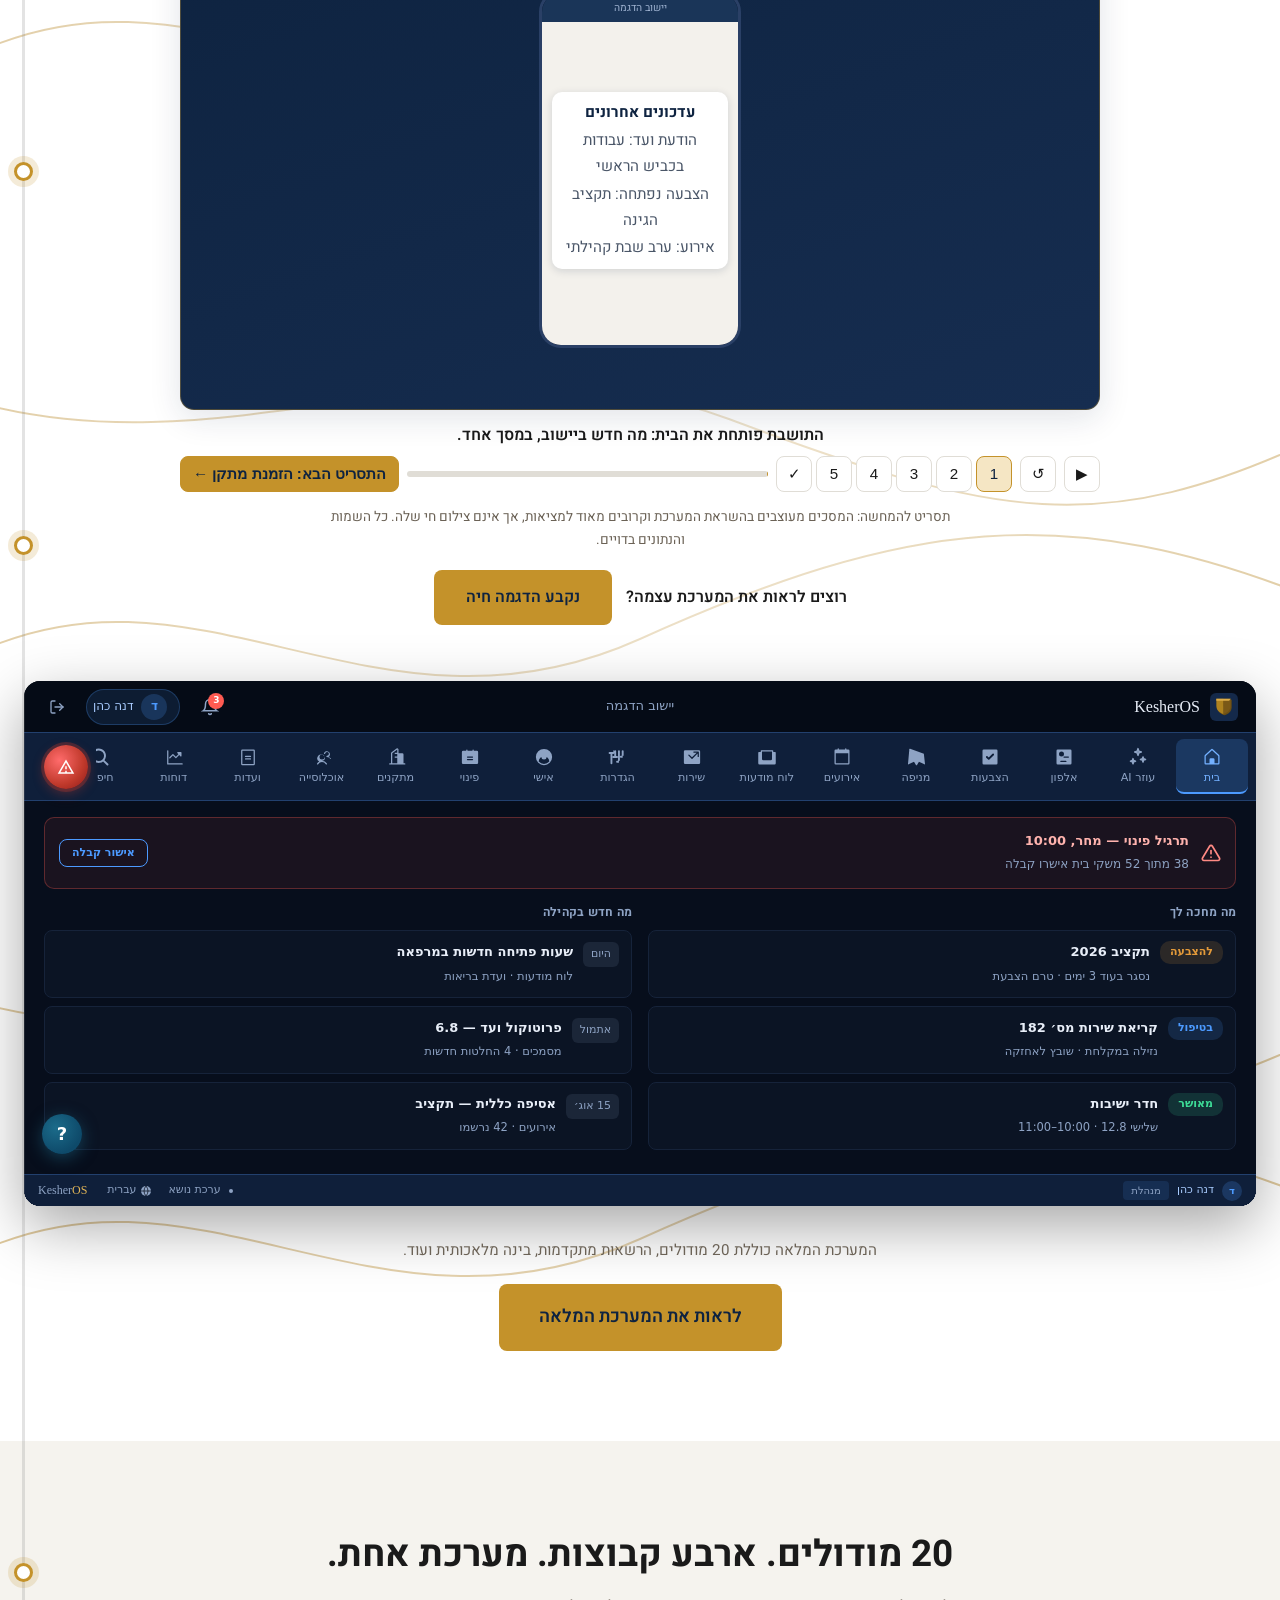
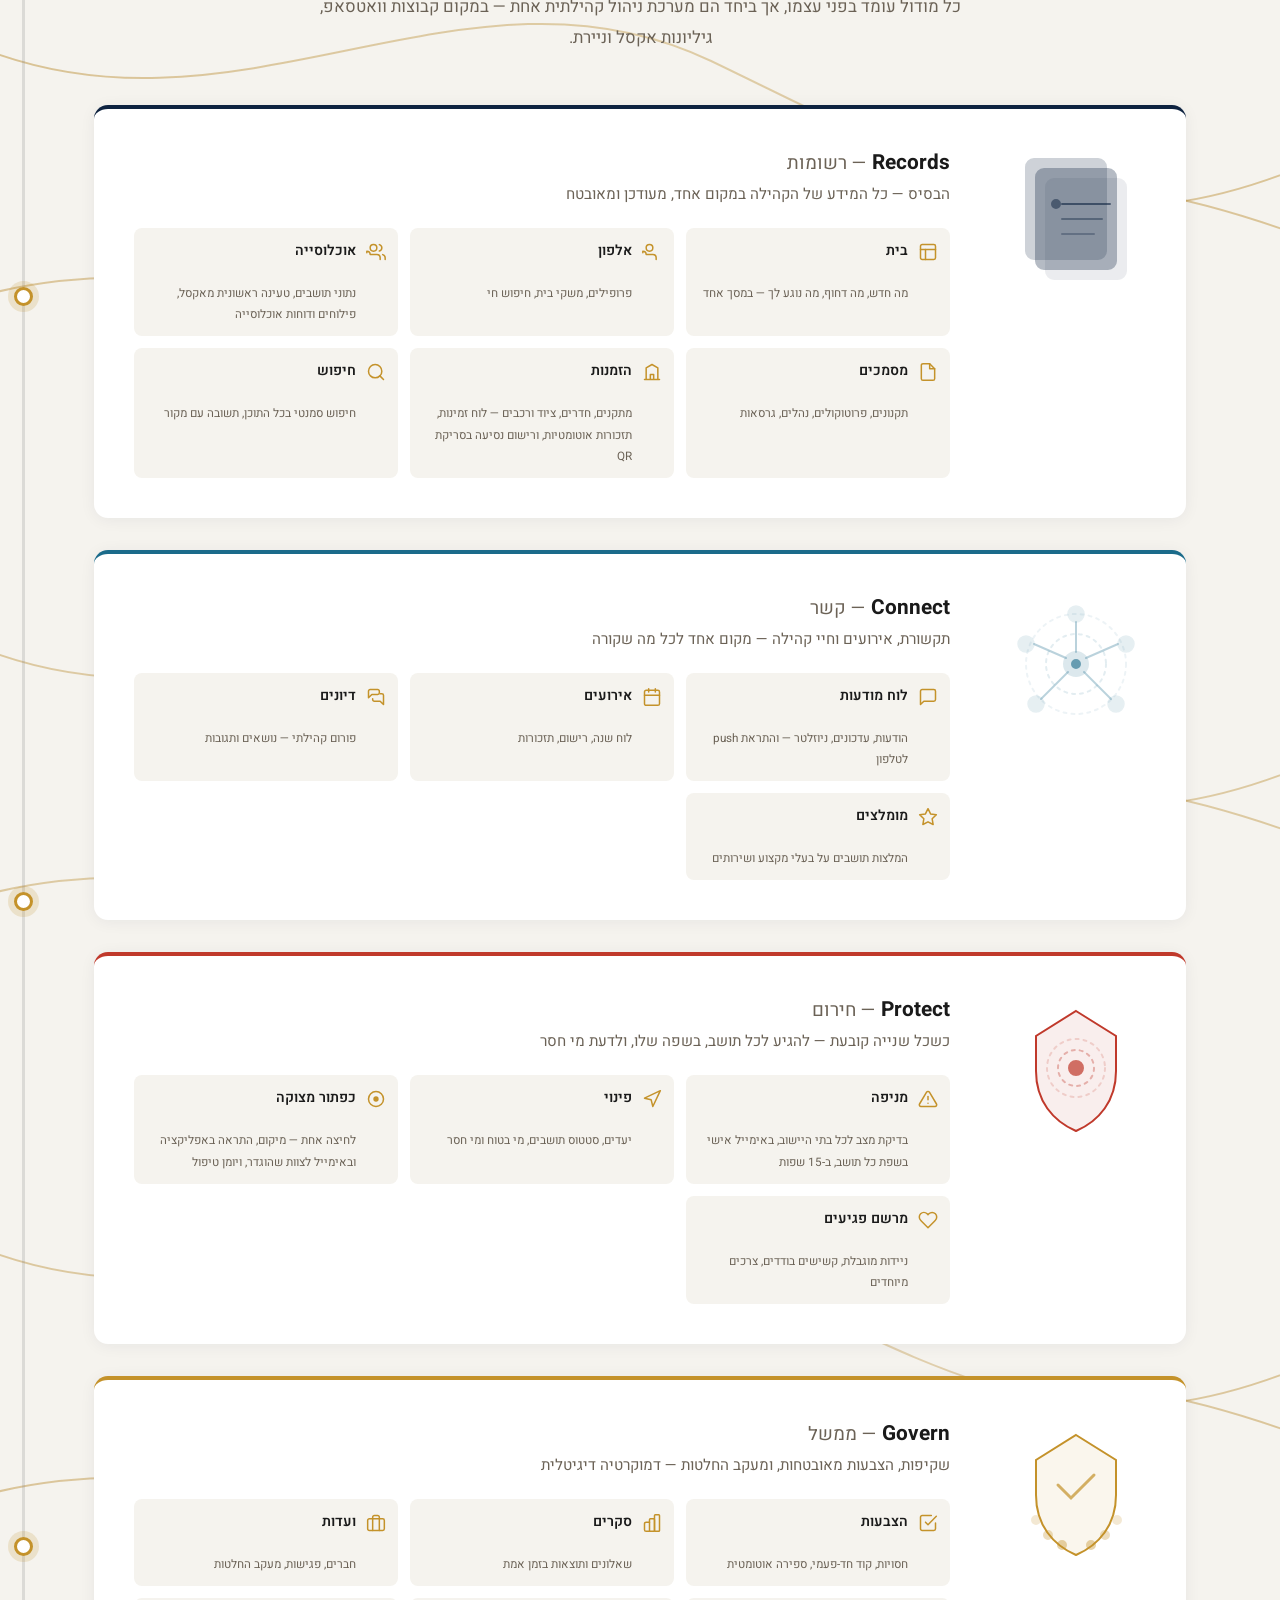
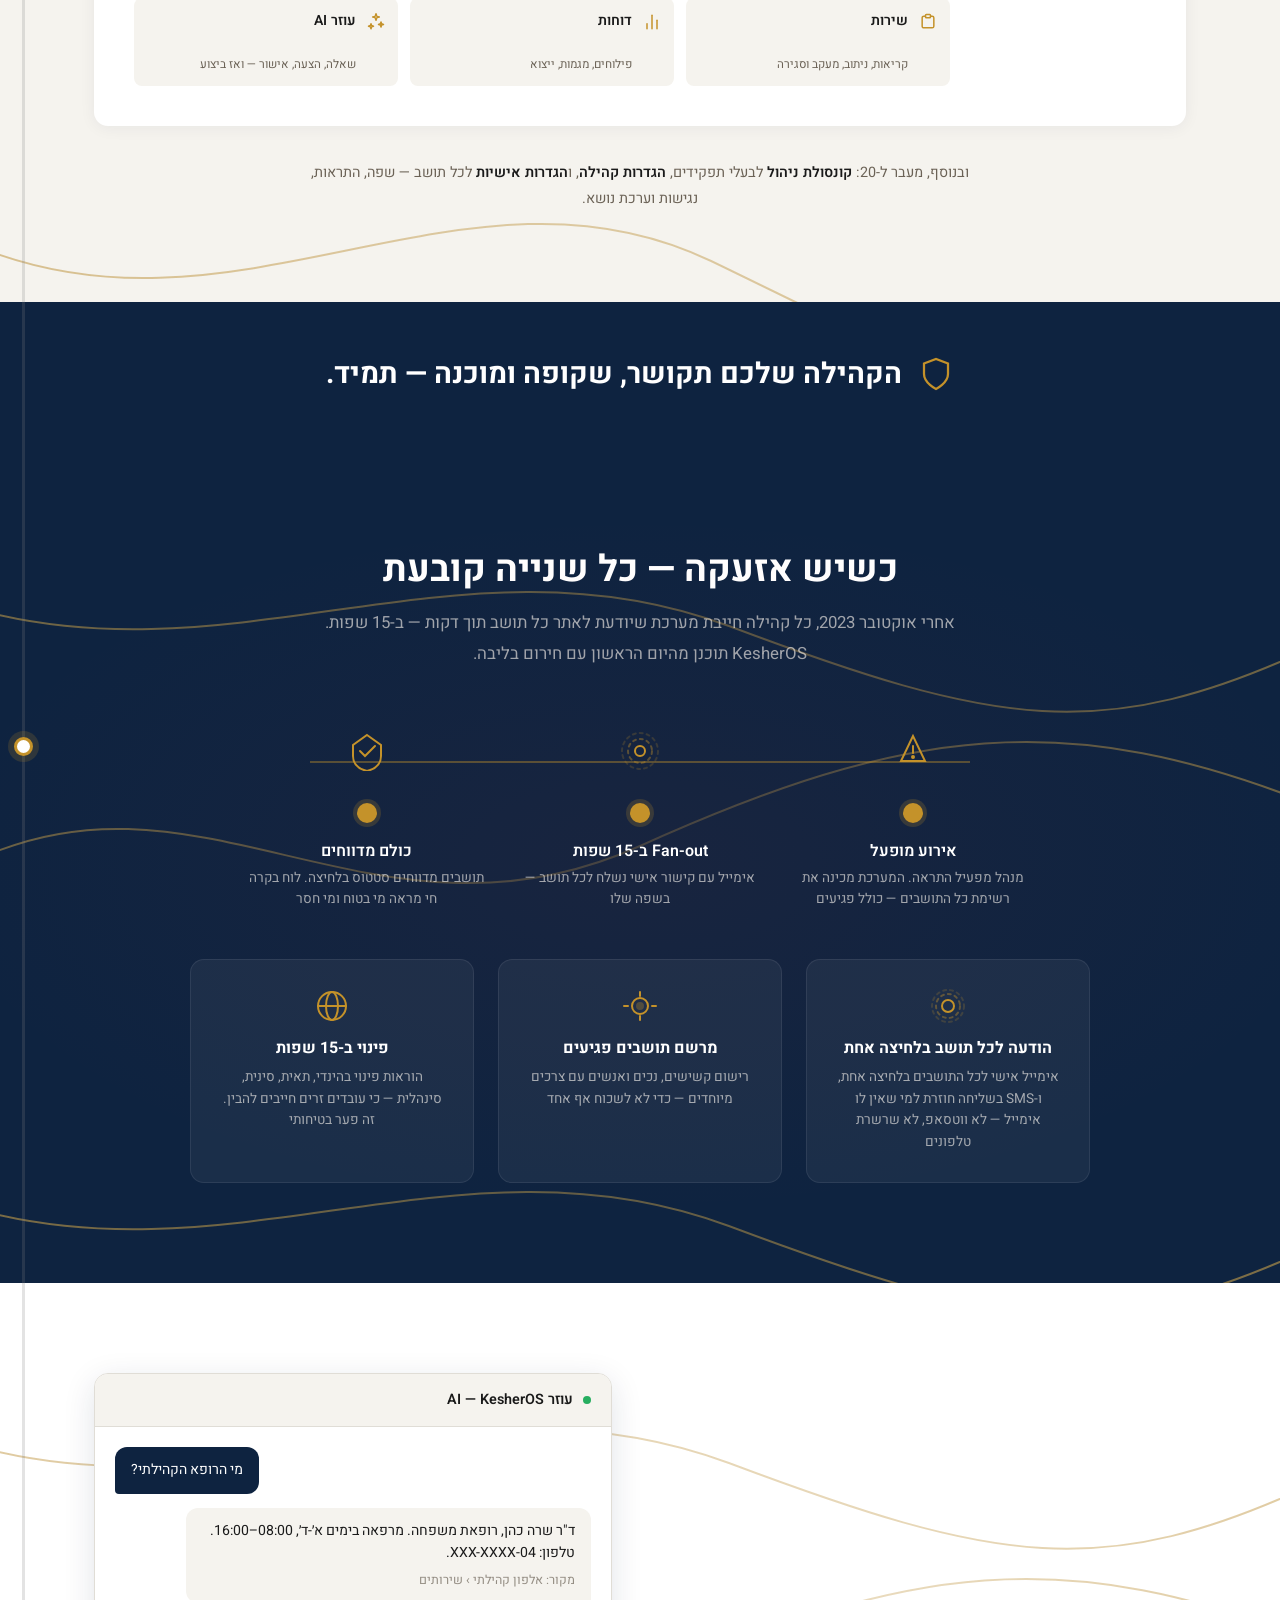
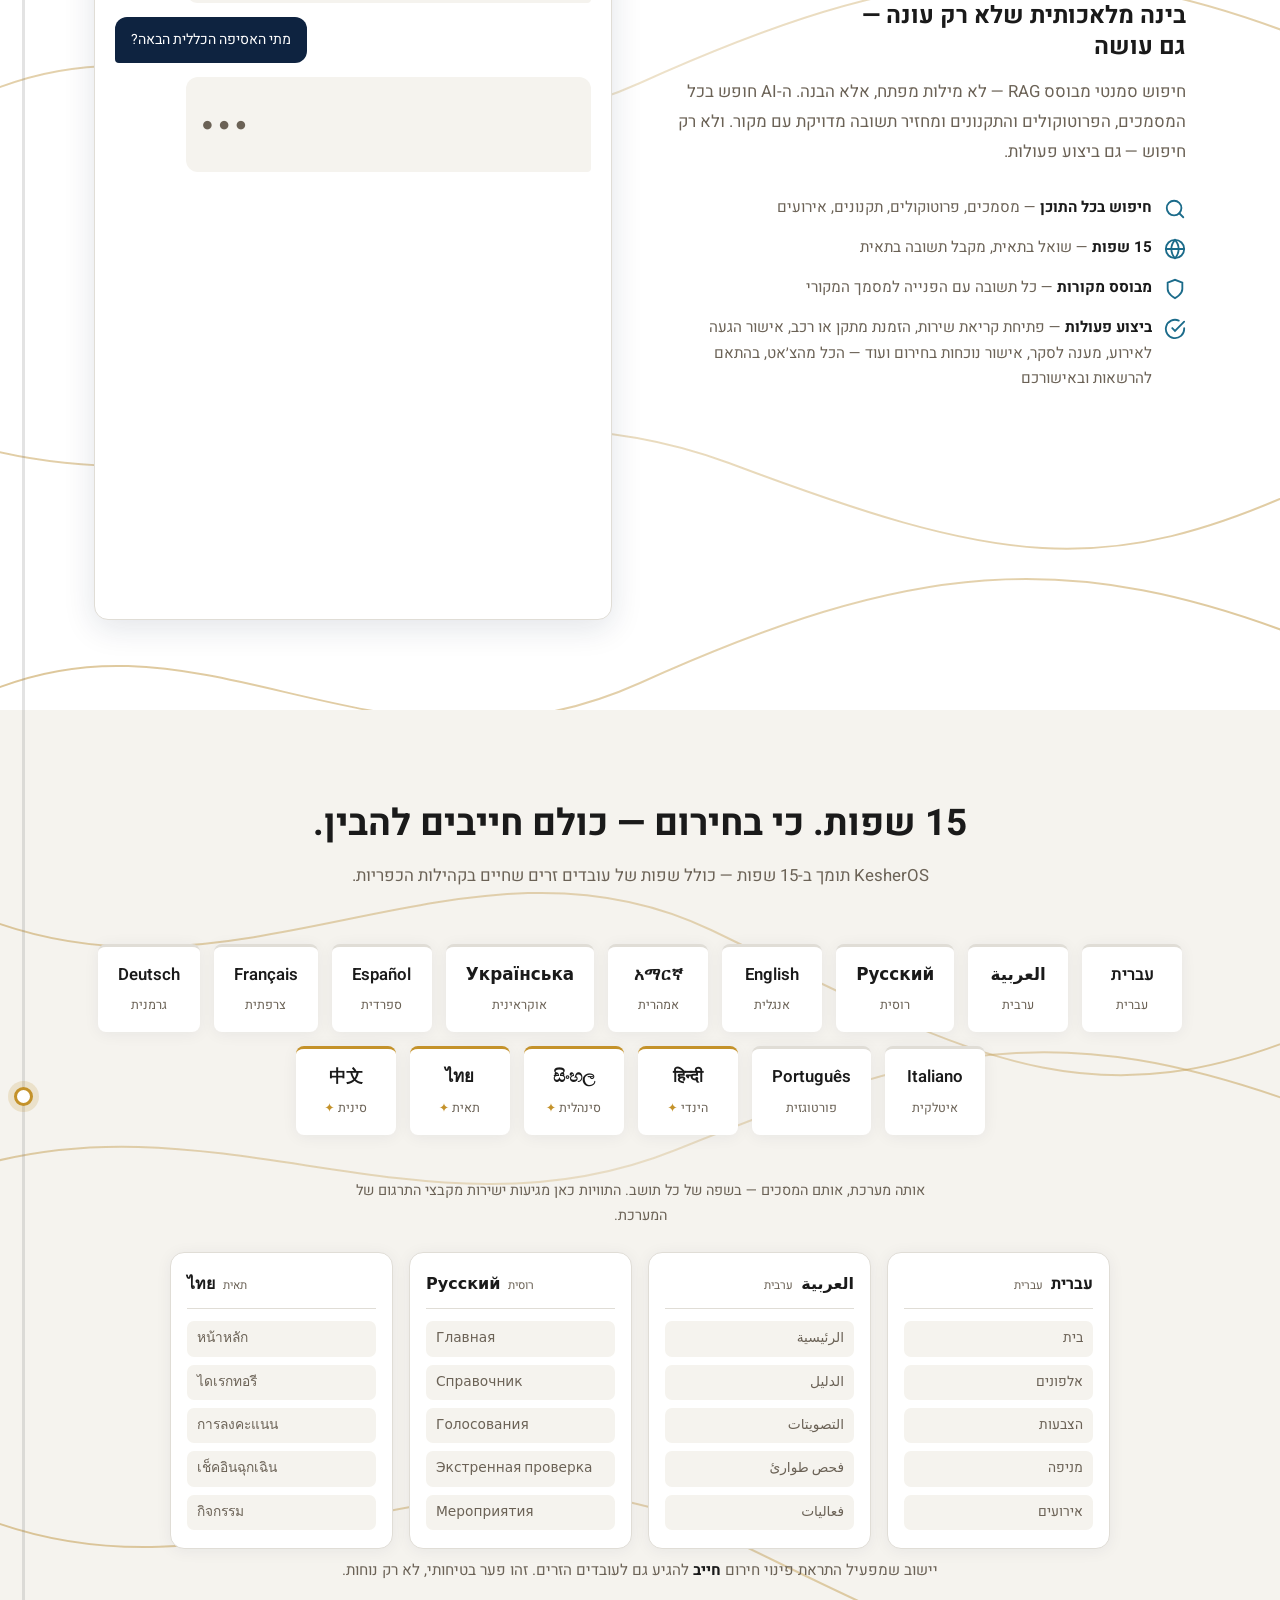
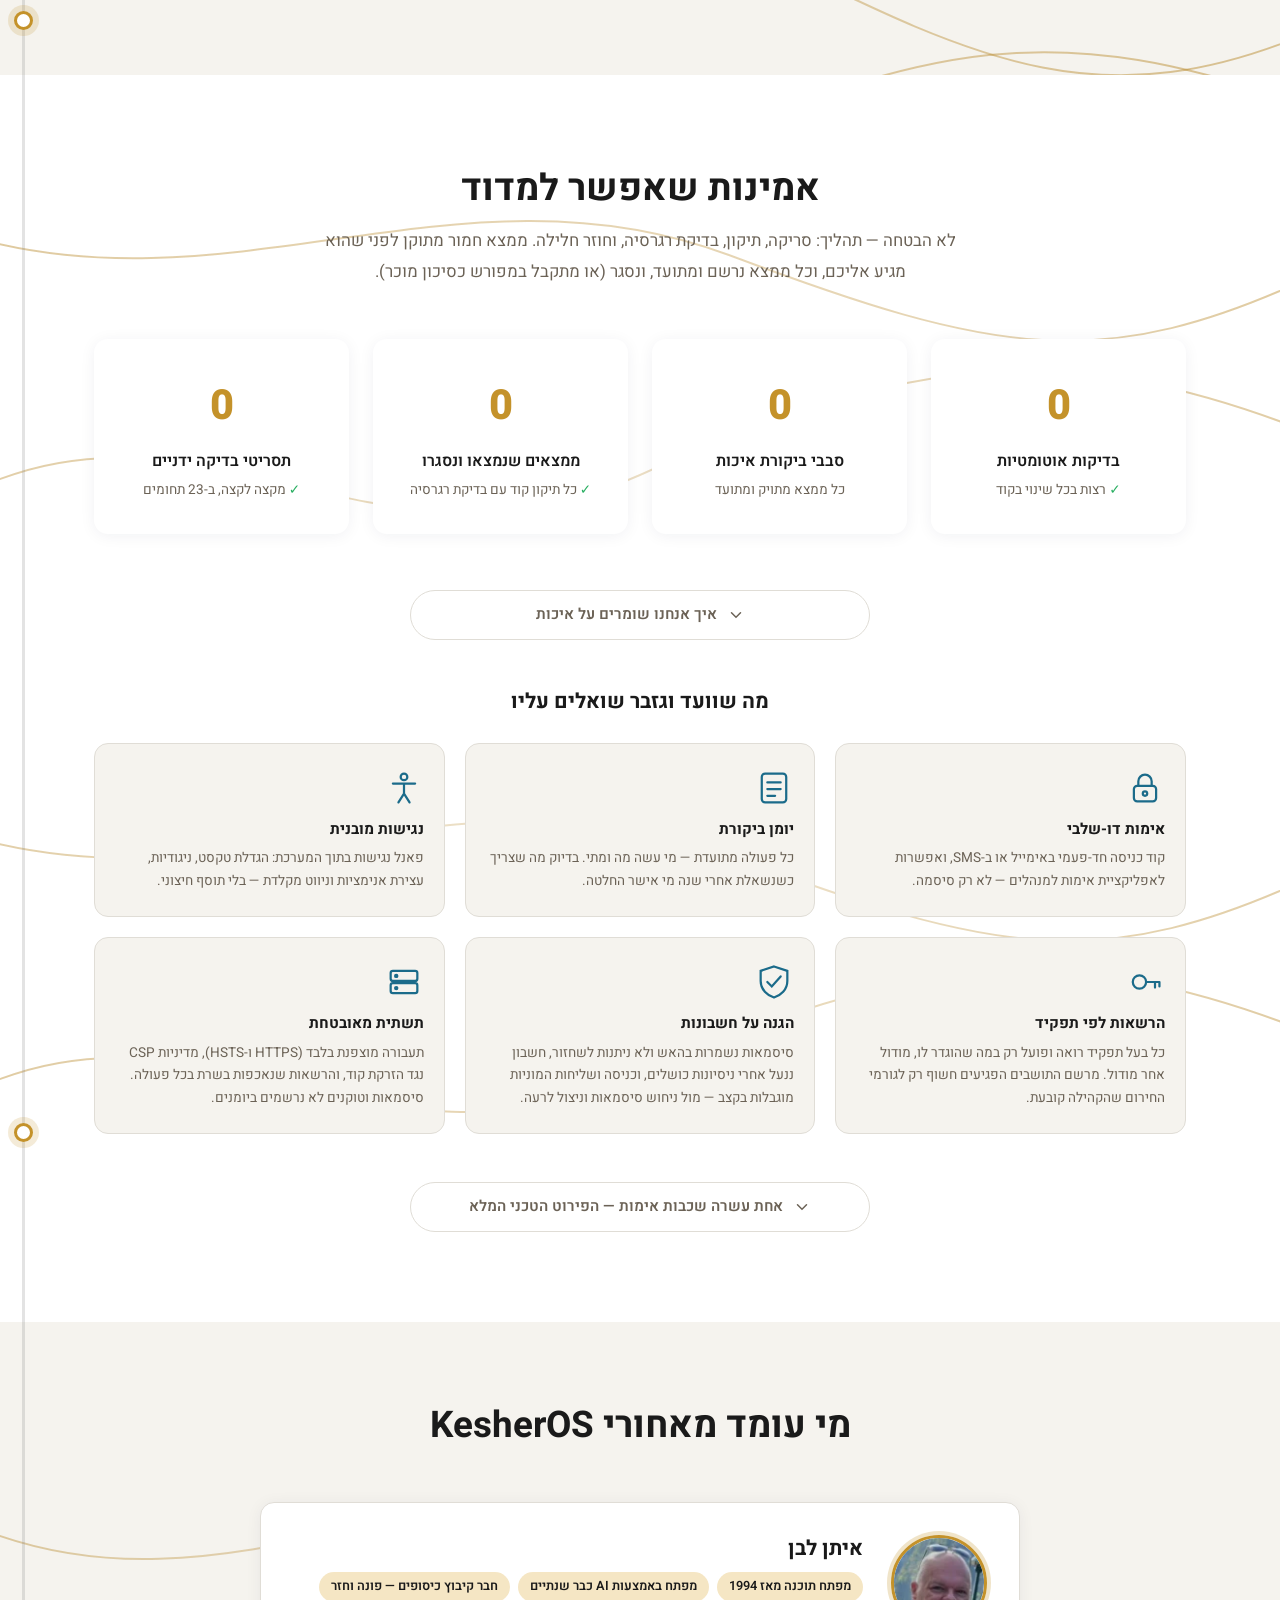
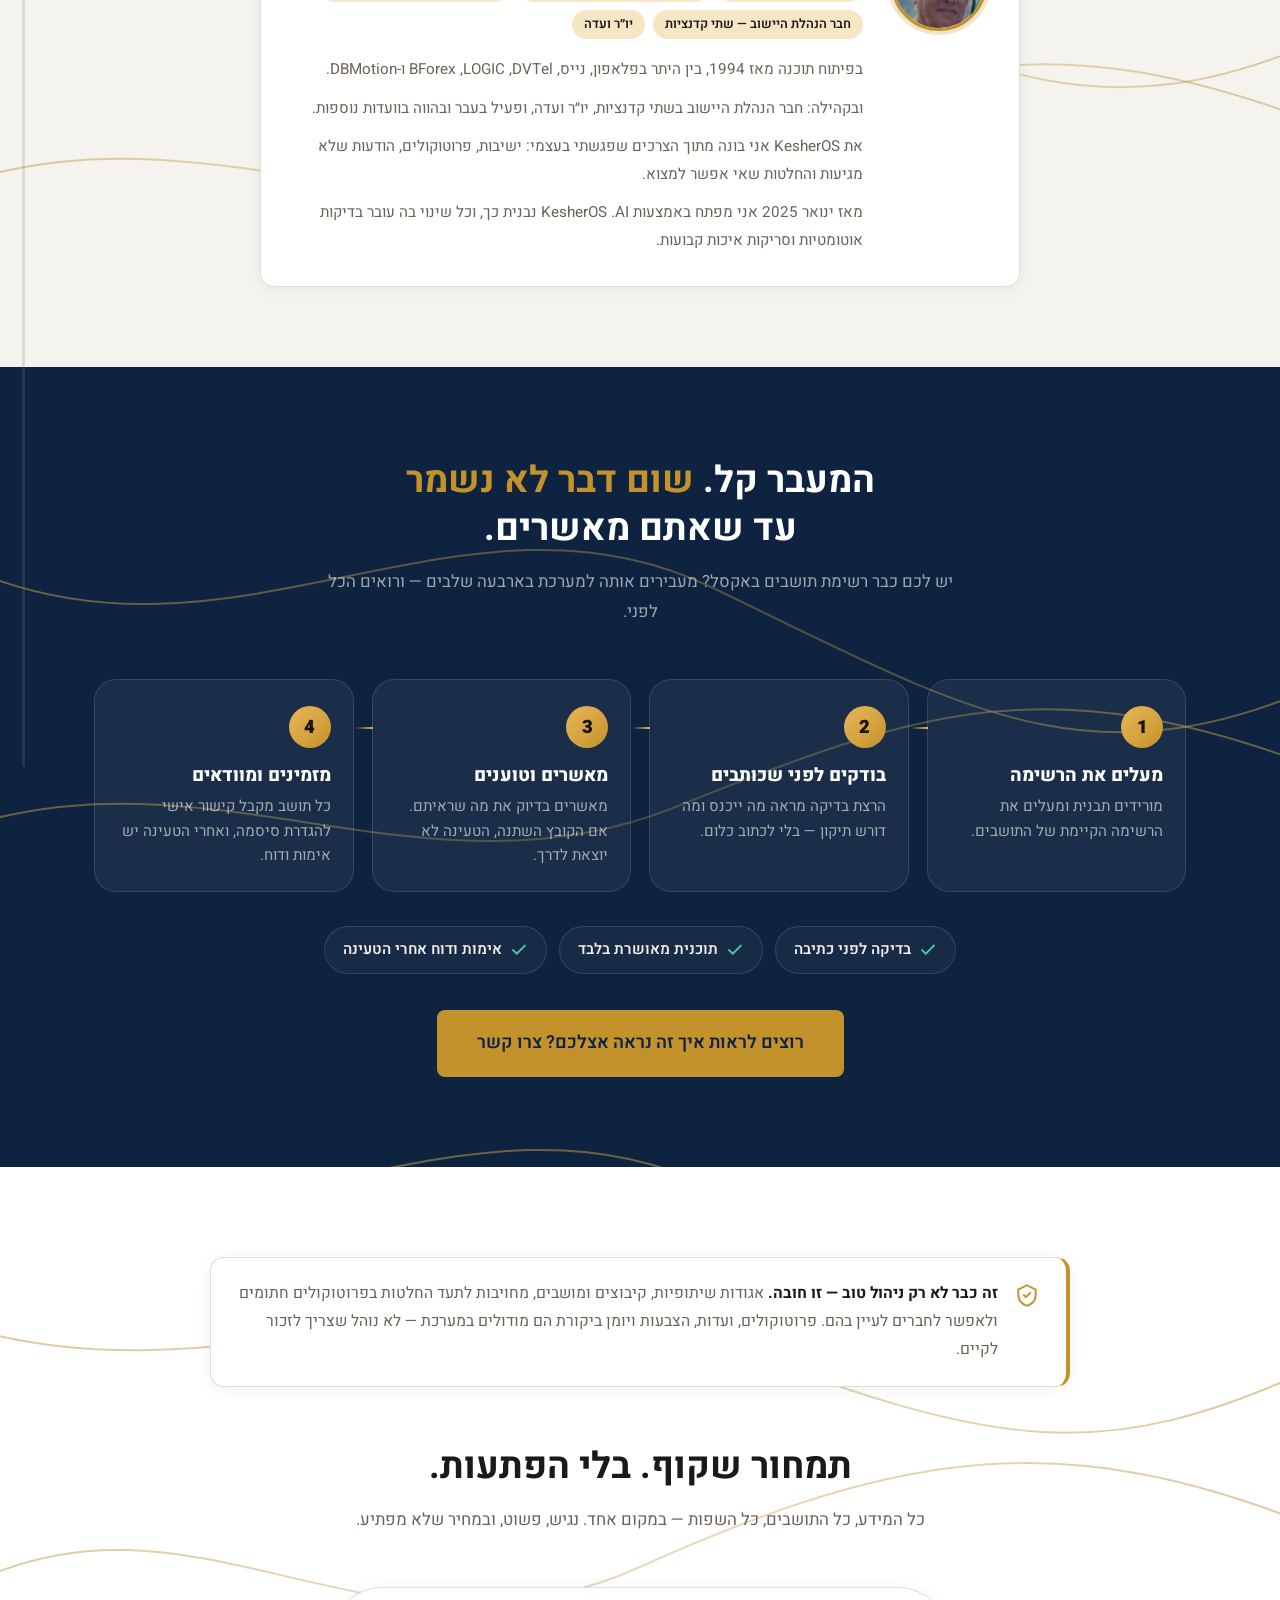
==== commit 2e4f6891: "feat: the static gold threads are brighter (light page .24 to .45, navy page .30 to .55, 2px stroke)" ====
--- a/index.html
+++ b/index.html
@@ -112,7 +112,7 @@
        off first paint but rebuilt the layout three times (0 -> 6,472 -> 7,665 -> 13,025px),
        so scroll restoration and anchor clicks landed in a page that was still growing.
        17KB gzipped is not worth that. -->
-  <link rel="stylesheet" href="style.css?v=13bfa543">
+  <link rel="stylesheet" href="style.css?v=6800c1f9">
   <link rel="stylesheet" href="chatbot.css?v=a57f26b4">
 
   <!-- JSON-LD Structured Data -->
--- a/style.css
+++ b/style.css
@@ -2977,10 +2977,10 @@
 @media print { .page-thread { display: none; } }
 
 /* ─── Static gold threads behind the sections (no animation; the hero's animated ones stay in the hero) ─── */
-:root { --thr-a: url("data:image/svg+xml,%3Csvg xmlns=%22http://www.w3.org/2000/svg%22 viewBox=%220 0 1440 600%22 preserveAspectRatio=%22none%22%3E%3Cpath d=%22M-40 420 C 220 300, 420 520, 720 400 S 1200 260, 1480 360%22 fill=%22none%22 stroke=%22%23B07A10%22 stroke-opacity=%22.24%22 stroke-width=%221.7%22 stroke-linecap=%22round%22/%3E%3Cpath d=%22M-40 160 C 260 240, 520 80, 820 180 S 1240 300, 1480 200%22 fill=%22none%22 stroke=%22%23B07A10%22 stroke-opacity=%22.24%22 stroke-width=%221.7%22 stroke-linecap=%22round%22/%3E%3C/svg%3E"); --thr-b: url("data:image/svg+xml,%3Csvg xmlns=%22http://www.w3.org/2000/svg%22 viewBox=%220 0 1440 600%22 preserveAspectRatio=%22none%22%3E%3Cpath d=%22M-40 200 C 260 320, 520 100, 800 220 S 1220 420, 1480 320%22 fill=%22none%22 stroke=%22%23B07A10%22 stroke-opacity=%22.24%22 stroke-width=%221.7%22 stroke-linecap=%22round%22/%3E%3Cpath d=%22M-40 460 C 240 380, 480 540, 760 440 S 1180 300, 1480 400%22 fill=%22none%22 stroke=%22%23B07A10%22 stroke-opacity=%22.24%22 stroke-width=%221.7%22 stroke-linecap=%22round%22/%3E%3C/svg%3E"); --thr-a-dark: url("data:image/svg+xml,%3Csvg xmlns=%22http://www.w3.org/2000/svg%22 viewBox=%220 0 1440 600%22 preserveAspectRatio=%22none%22%3E%3Cpath d=%22M-40 420 C 220 300, 420 520, 720 400 S 1200 260, 1480 360%22 fill=%22none%22 stroke=%22%23E5B44A%22 stroke-opacity=%22.30%22 stroke-width=%221.7%22 stroke-linecap=%22round%22/%3E%3Cpath d=%22M-40 160 C 260 240, 520 80, 820 180 S 1240 300, 1480 200%22 fill=%22none%22 stroke=%22%23E5B44A%22 stroke-opacity=%22.30%22 stroke-width=%221.7%22 stroke-linecap=%22round%22/%3E%3C/svg%3E"); --thr-b-dark: url("data:image/svg+xml,%3Csvg xmlns=%22http://www.w3.org/2000/svg%22 viewBox=%220 0 1440 600%22 preserveAspectRatio=%22none%22%3E%3Cpath d=%22M-40 200 C 260 320, 520 100, 800 220 S 1220 420, 1480 320%22 fill=%22none%22 stroke=%22%23E5B44A%22 stroke-opacity=%22.30%22 stroke-width=%221.7%22 stroke-linecap=%22round%22/%3E%3Cpath d=%22M-40 460 C 240 380, 480 540, 760 440 S 1180 300, 1480 400%22 fill=%22none%22 stroke=%22%23E5B44A%22 stroke-opacity=%22.30%22 stroke-width=%221.7%22 stroke-linecap=%22round%22/%3E%3C/svg%3E"); }
+:root { --thr-a: url("data:image/svg+xml,%3Csvg xmlns=%22http://www.w3.org/2000/svg%22 viewBox=%220 0 1440 600%22 preserveAspectRatio=%22none%22%3E%3Cpath d=%22M-40 420 C 220 300, 420 520, 720 400 S 1200 260, 1480 360%22 fill=%22none%22 stroke=%22%23B07A10%22 stroke-opacity=%22.45%22 stroke-width=%222%22 stroke-linecap=%22round%22/%3E%3Cpath d=%22M-40 160 C 260 240, 520 80, 820 180 S 1240 300, 1480 200%22 fill=%22none%22 stroke=%22%23B07A10%22 stroke-opacity=%22.45%22 stroke-width=%222%22 stroke-linecap=%22round%22/%3E%3C/svg%3E"); --thr-b: url("data:image/svg+xml,%3Csvg xmlns=%22http://www.w3.org/2000/svg%22 viewBox=%220 0 1440 600%22 preserveAspectRatio=%22none%22%3E%3Cpath d=%22M-40 200 C 260 320, 520 100, 800 220 S 1220 420, 1480 320%22 fill=%22none%22 stroke=%22%23B07A10%22 stroke-opacity=%22.45%22 stroke-width=%222%22 stroke-linecap=%22round%22/%3E%3Cpath d=%22M-40 460 C 240 380, 480 540, 760 440 S 1180 300, 1480 400%22 fill=%22none%22 stroke=%22%23B07A10%22 stroke-opacity=%22.45%22 stroke-width=%222%22 stroke-linecap=%22round%22/%3E%3C/svg%3E"); --thr-a-dark: url("data:image/svg+xml,%3Csvg xmlns=%22http://www.w3.org/2000/svg%22 viewBox=%220 0 1440 600%22 preserveAspectRatio=%22none%22%3E%3Cpath d=%22M-40 420 C 220 300, 420 520, 720 400 S 1200 260, 1480 360%22 fill=%22none%22 stroke=%22%23E5B44A%22 stroke-opacity=%22.55%22 stroke-width=%222%22 stroke-linecap=%22round%22/%3E%3Cpath d=%22M-40 160 C 260 240, 520 80, 820 180 S 1240 300, 1480 200%22 fill=%22none%22 stroke=%22%23E5B44A%22 stroke-opacity=%22.55%22 stroke-width=%222%22 stroke-linecap=%22round%22/%3E%3C/svg%3E"); --thr-b-dark: url("data:image/svg+xml,%3Csvg xmlns=%22http://www.w3.org/2000/svg%22 viewBox=%220 0 1440 600%22 preserveAspectRatio=%22none%22%3E%3Cpath d=%22M-40 200 C 260 320, 520 100, 800 220 S 1220 420, 1480 320%22 fill=%22none%22 stroke=%22%23E5B44A%22 stroke-opacity=%22.55%22 stroke-width=%222%22 stroke-linecap=%22round%22/%3E%3Cpath d=%22M-40 460 C 240 380, 480 540, 760 440 S 1180 300, 1480 400%22 fill=%22none%22 stroke=%22%23E5B44A%22 stroke-opacity=%22.55%22 stroke-width=%222%22 stroke-linecap=%22round%22/%3E%3C/svg%3E"); }
 @media (prefers-color-scheme: dark) { :root { --thr-a: var(--thr-a-dark); --thr-b: var(--thr-b-dark); } }
 :root[data-theme="dark"] { --thr-a: var(--thr-a-dark); --thr-b: var(--thr-b-dark); }
-:root[data-theme="light"] { --thr-a: url("data:image/svg+xml,%3Csvg xmlns=%22http://www.w3.org/2000/svg%22 viewBox=%220 0 1440 600%22 preserveAspectRatio=%22none%22%3E%3Cpath d=%22M-40 420 C 220 300, 420 520, 720 400 S 1200 260, 1480 360%22 fill=%22none%22 stroke=%22%23B07A10%22 stroke-opacity=%22.24%22 stroke-width=%221.7%22 stroke-linecap=%22round%22/%3E%3Cpath d=%22M-40 160 C 260 240, 520 80, 820 180 S 1240 300, 1480 200%22 fill=%22none%22 stroke=%22%23B07A10%22 stroke-opacity=%22.24%22 stroke-width=%221.7%22 stroke-linecap=%22round%22/%3E%3C/svg%3E"); --thr-b: url("data:image/svg+xml,%3Csvg xmlns=%22http://www.w3.org/2000/svg%22 viewBox=%220 0 1440 600%22 preserveAspectRatio=%22none%22%3E%3Cpath d=%22M-40 200 C 260 320, 520 100, 800 220 S 1220 420, 1480 320%22 fill=%22none%22 stroke=%22%23B07A10%22 stroke-opacity=%22.24%22 stroke-width=%221.7%22 stroke-linecap=%22round%22/%3E%3Cpath d=%22M-40 460 C 240 380, 480 540, 760 440 S 1180 300, 1480 400%22 fill=%22none%22 stroke=%22%23B07A10%22 stroke-opacity=%22.24%22 stroke-width=%221.7%22 stroke-linecap=%22round%22/%3E%3C/svg%3E"); }
+:root[data-theme="light"] { --thr-a: url("data:image/svg+xml,%3Csvg xmlns=%22http://www.w3.org/2000/svg%22 viewBox=%220 0 1440 600%22 preserveAspectRatio=%22none%22%3E%3Cpath d=%22M-40 420 C 220 300, 420 520, 720 400 S 1200 260, 1480 360%22 fill=%22none%22 stroke=%22%23B07A10%22 stroke-opacity=%22.45%22 stroke-width=%222%22 stroke-linecap=%22round%22/%3E%3Cpath d=%22M-40 160 C 260 240, 520 80, 820 180 S 1240 300, 1480 200%22 fill=%22none%22 stroke=%22%23B07A10%22 stroke-opacity=%22.45%22 stroke-width=%222%22 stroke-linecap=%22round%22/%3E%3C/svg%3E"); --thr-b: url("data:image/svg+xml,%3Csvg xmlns=%22http://www.w3.org/2000/svg%22 viewBox=%220 0 1440 600%22 preserveAspectRatio=%22none%22%3E%3Cpath d=%22M-40 200 C 260 320, 520 100, 800 220 S 1220 420, 1480 320%22 fill=%22none%22 stroke=%22%23B07A10%22 stroke-opacity=%22.45%22 stroke-width=%222%22 stroke-linecap=%22round%22/%3E%3Cpath d=%22M-40 460 C 240 380, 480 540, 760 440 S 1180 300, 1480 400%22 fill=%22none%22 stroke=%22%23B07A10%22 stroke-opacity=%22.45%22 stroke-width=%222%22 stroke-linecap=%22round%22/%3E%3C/svg%3E"); }
 #loops, #demo, #problem, #resident-home, #ai, #quality, #pricing, #faq, #pillars, #before-after, #product, #languages, #about, #pilot, #story, #emergency, #migration, #contact { position: relative; isolation: isolate; }
 #loops::after, #demo::after, #problem::after, #resident-home::after, #ai::after, #quality::after, #pricing::after, #faq::after, #pillars::after, #before-after::after, #product::after, #languages::after, #about::after, #pilot::after, #story::after, #emergency::after, #migration::after, #contact::after {
   content: ''; position: absolute; inset: 0; z-index: -1; pointer-events: none;
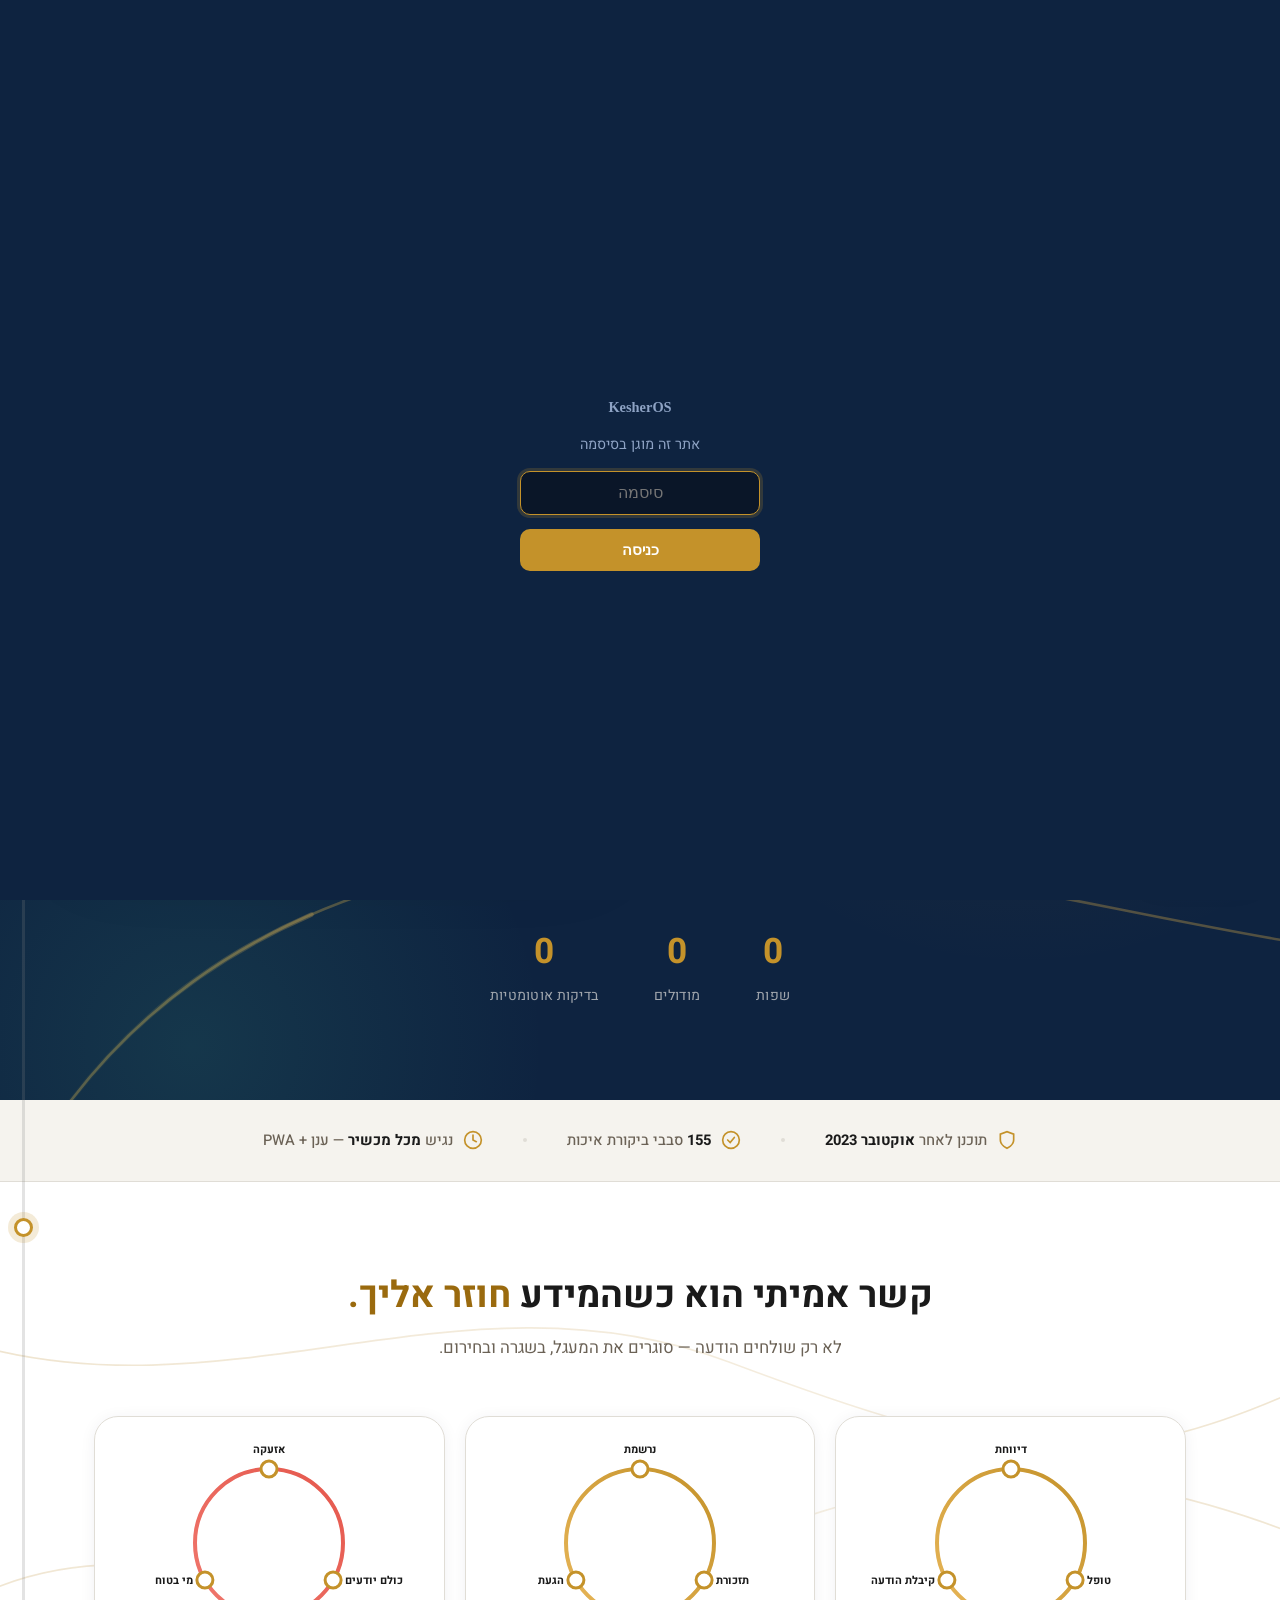
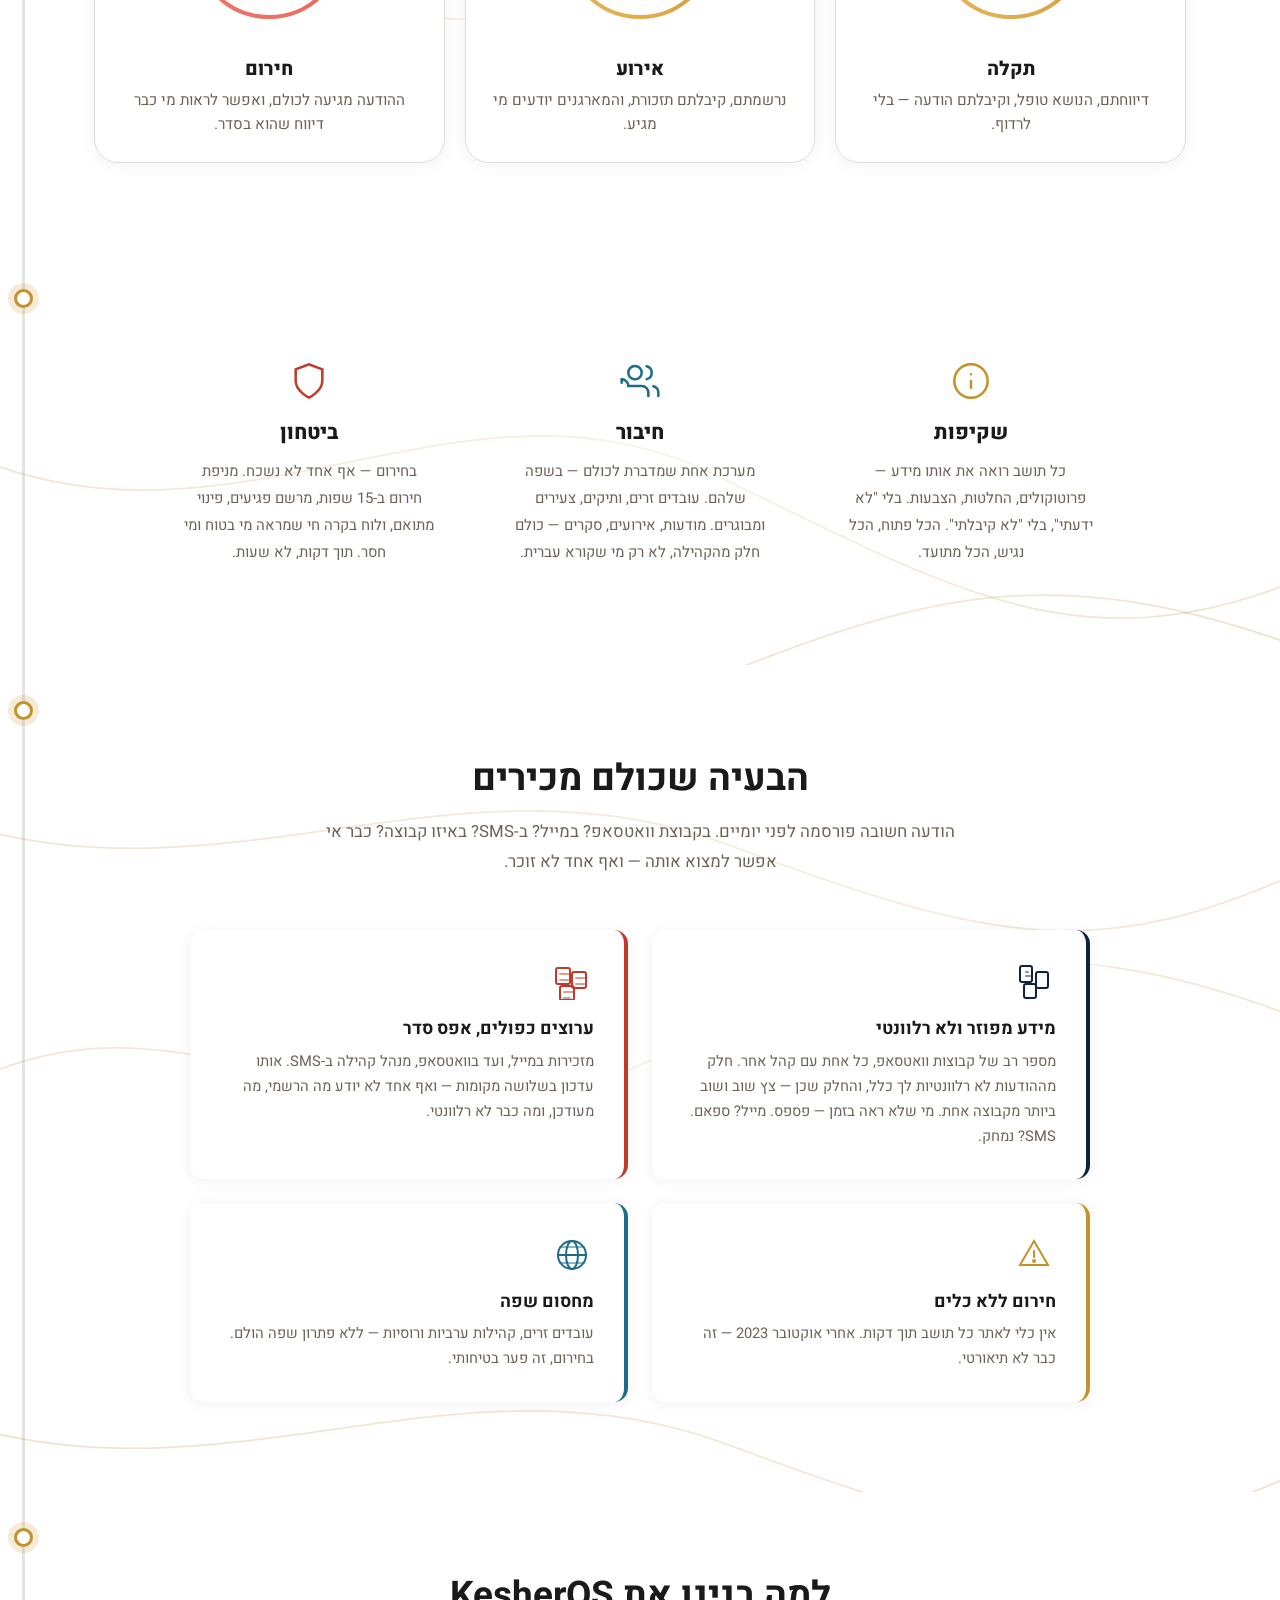
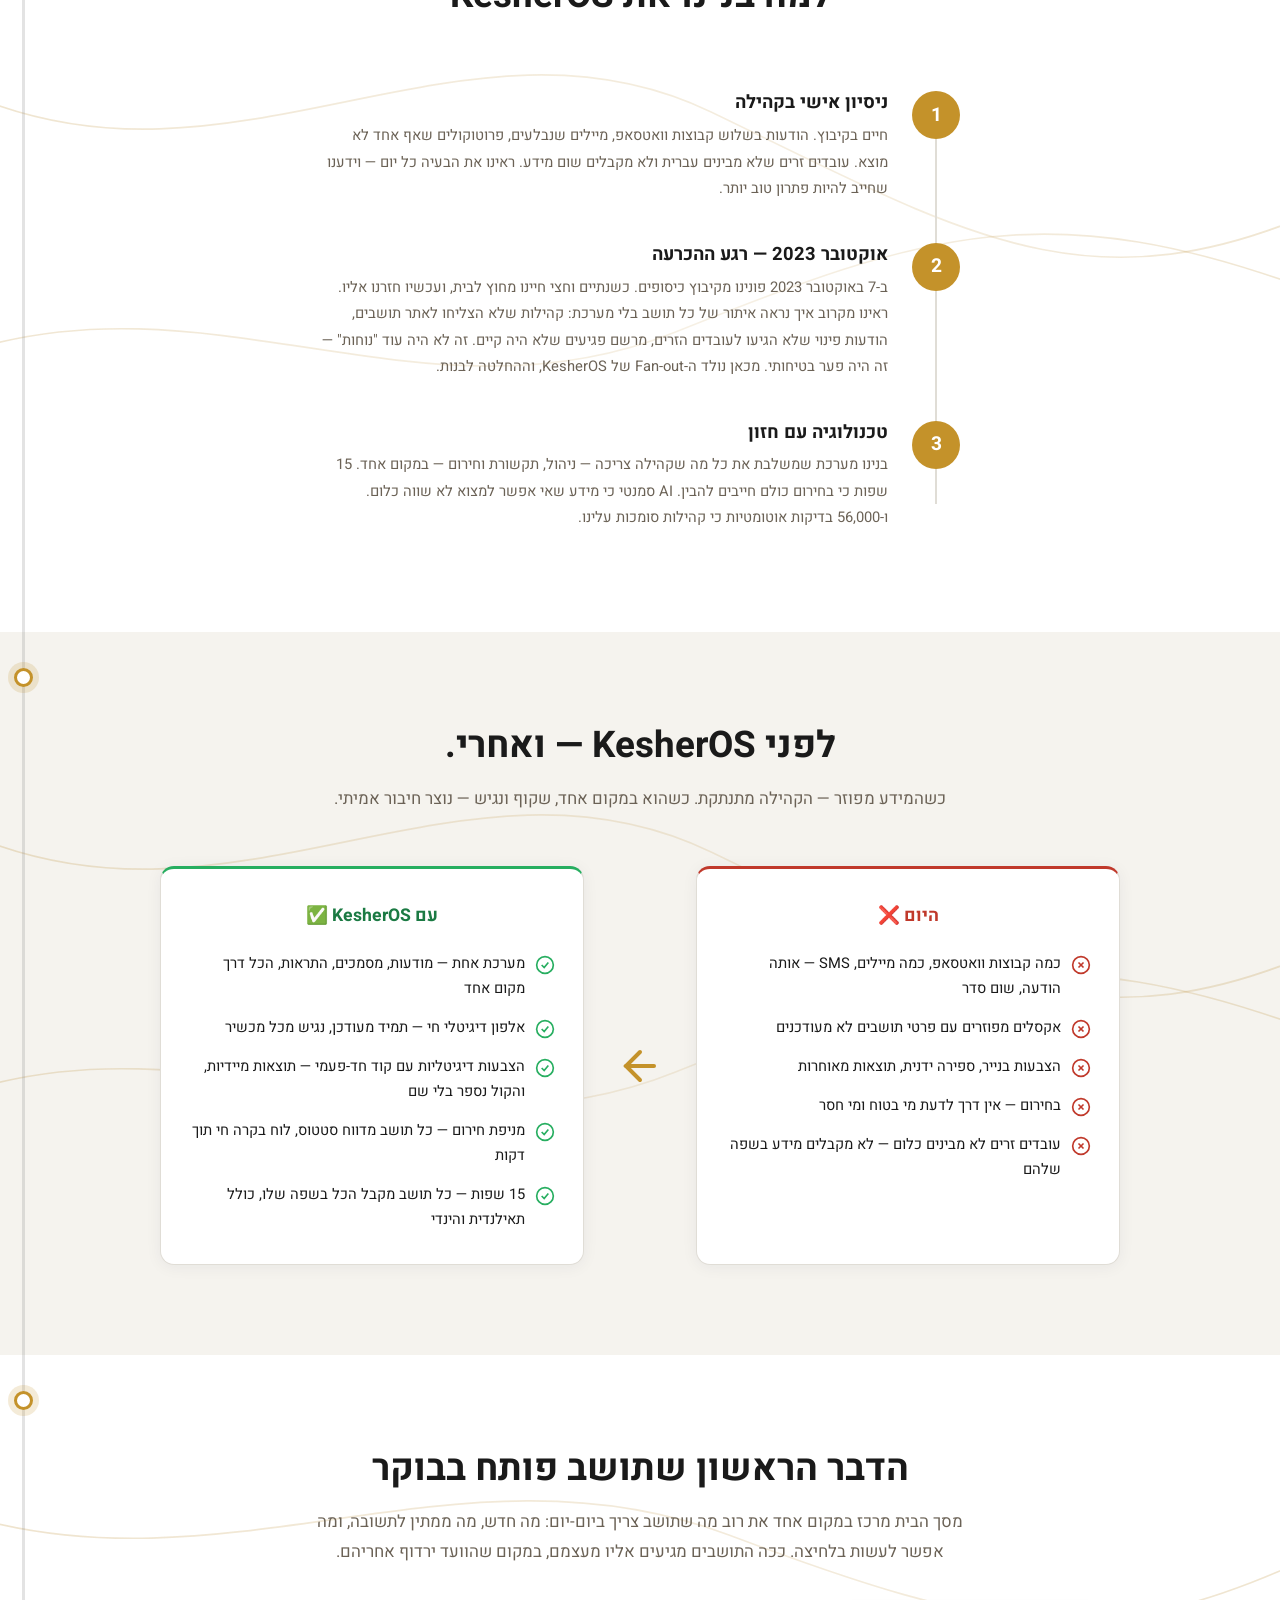
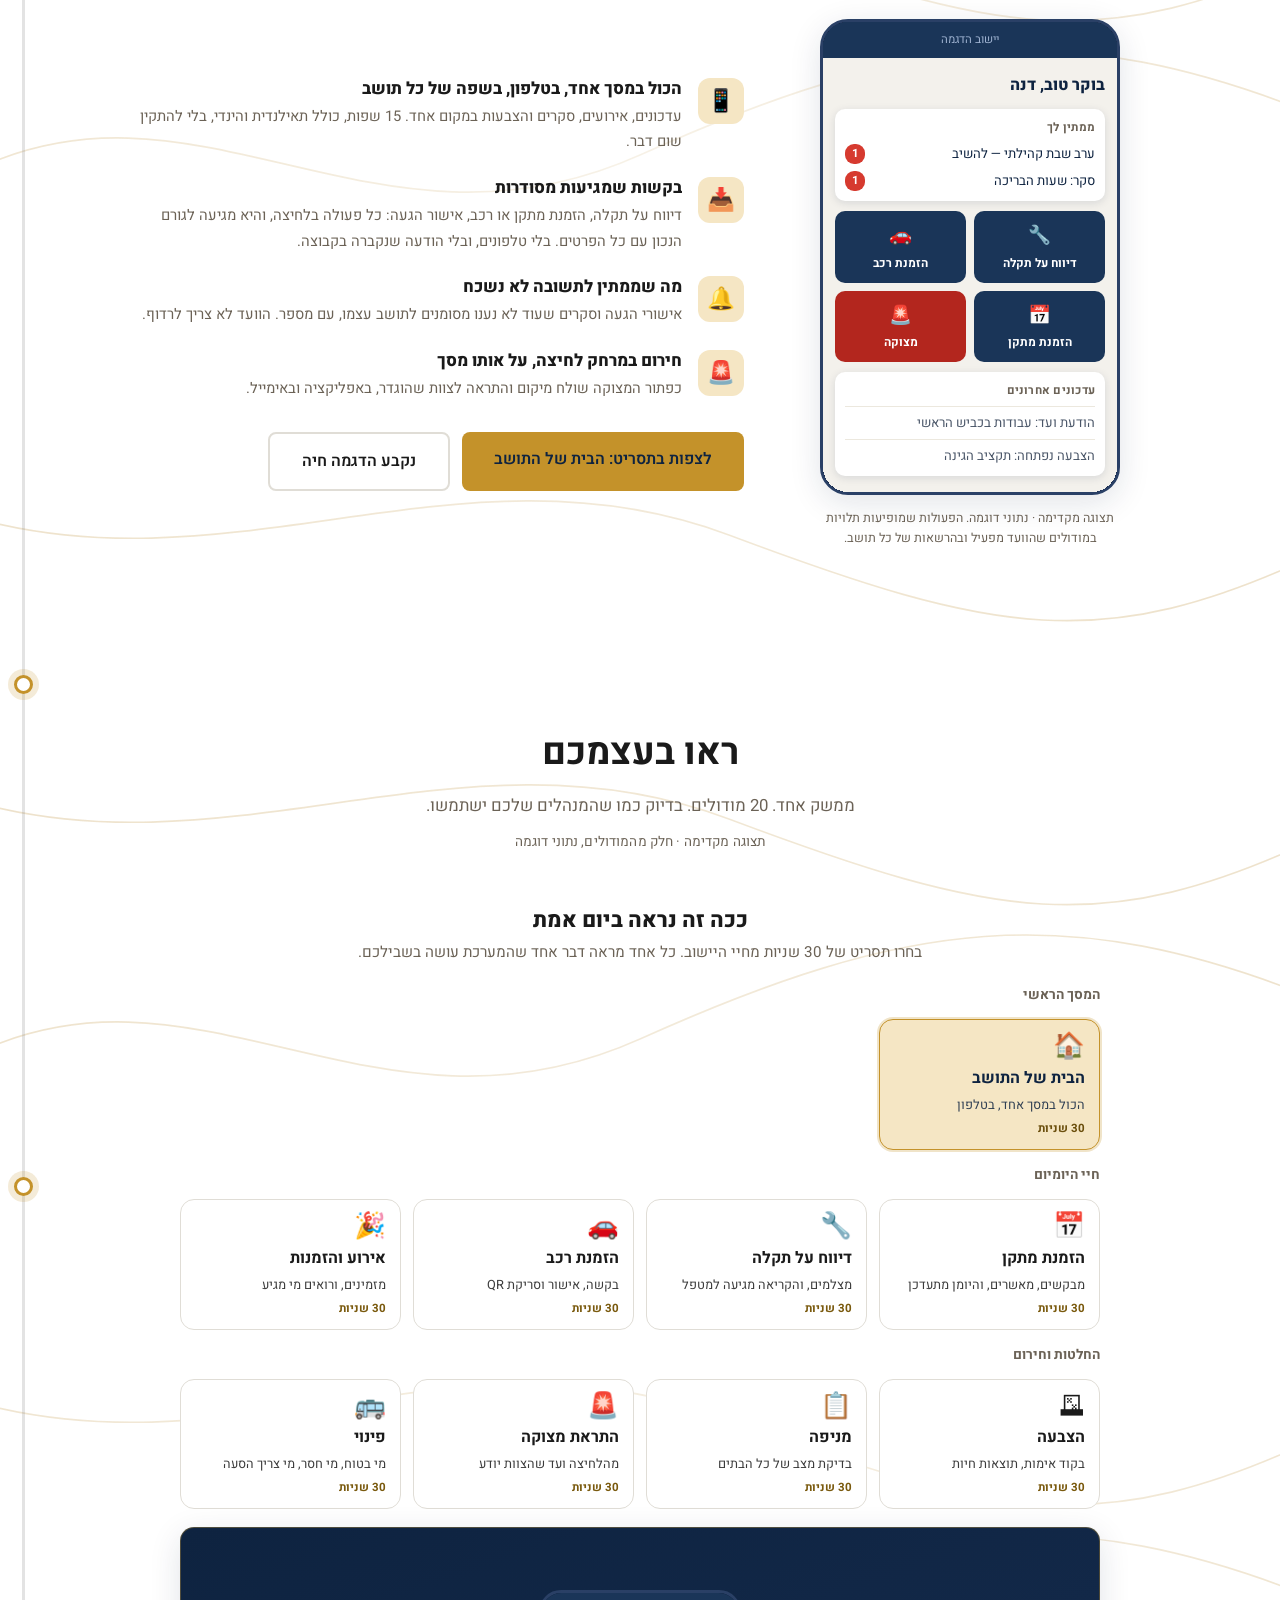
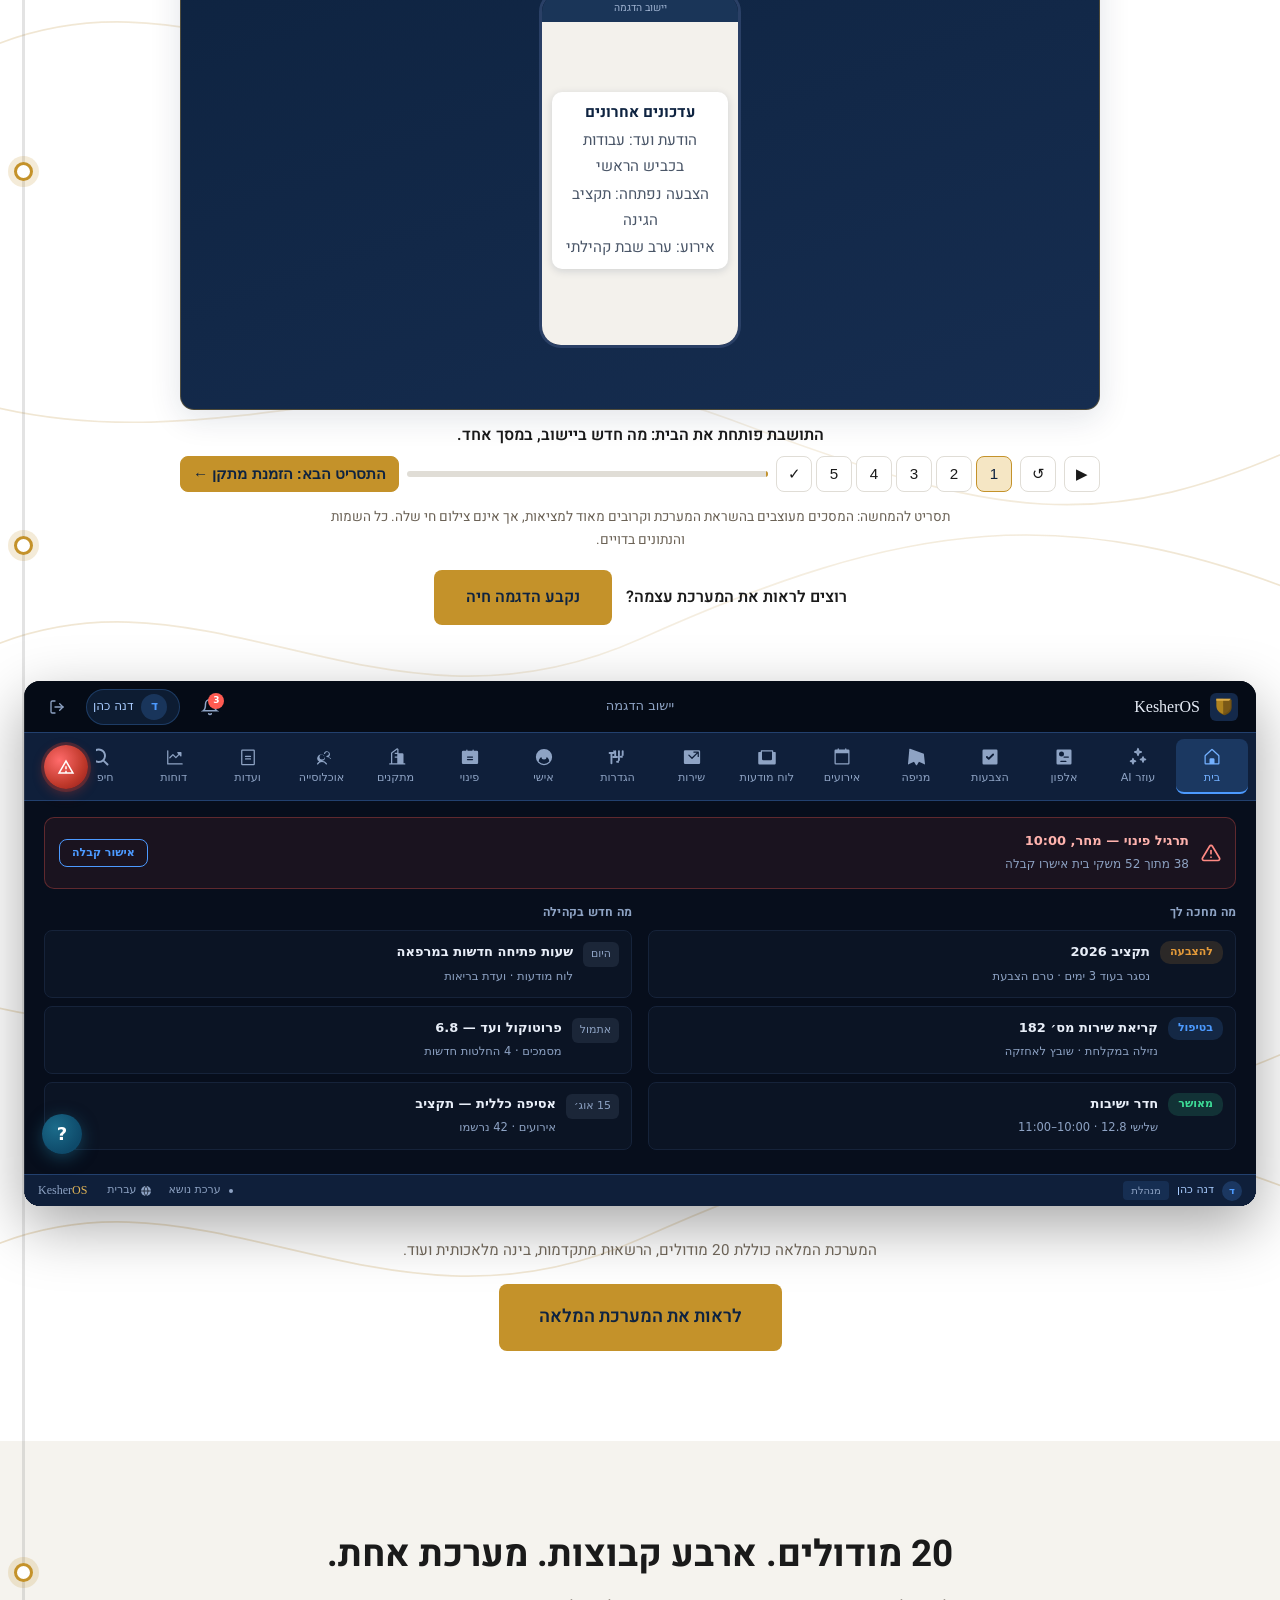
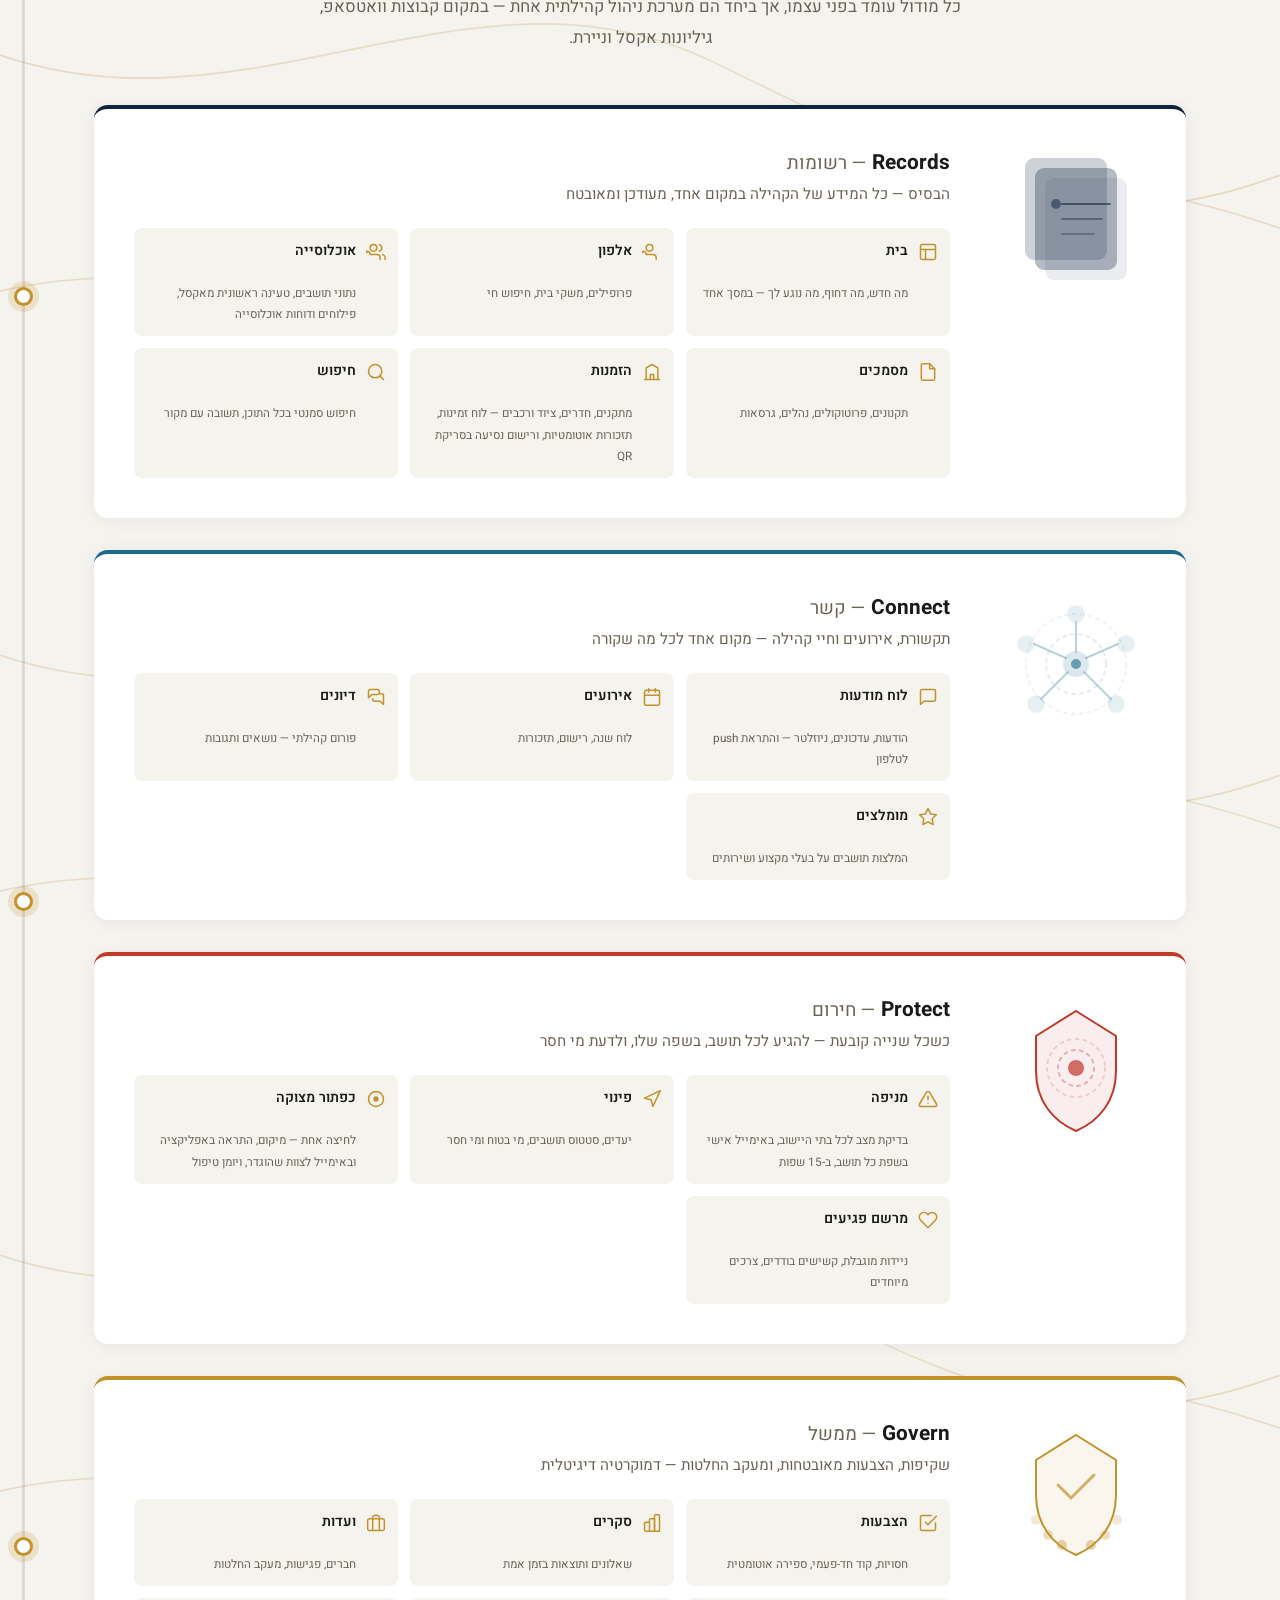
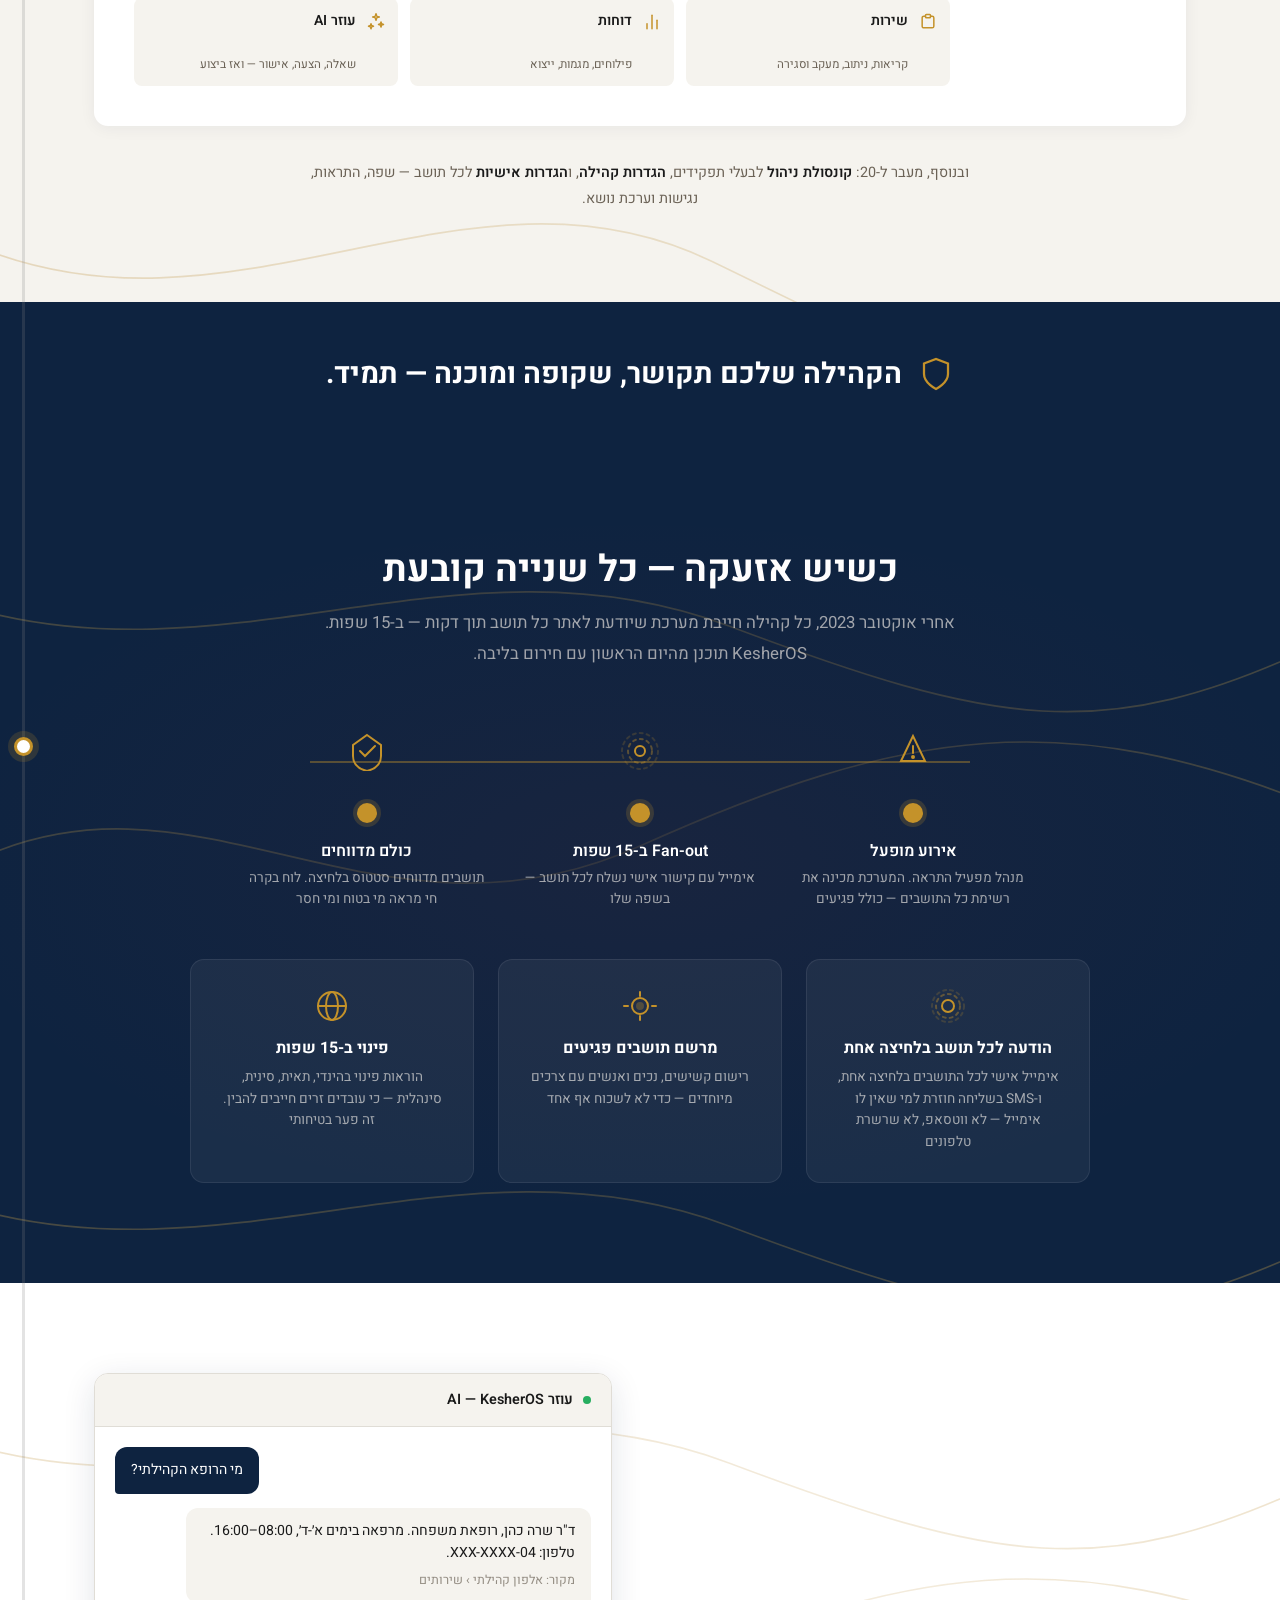
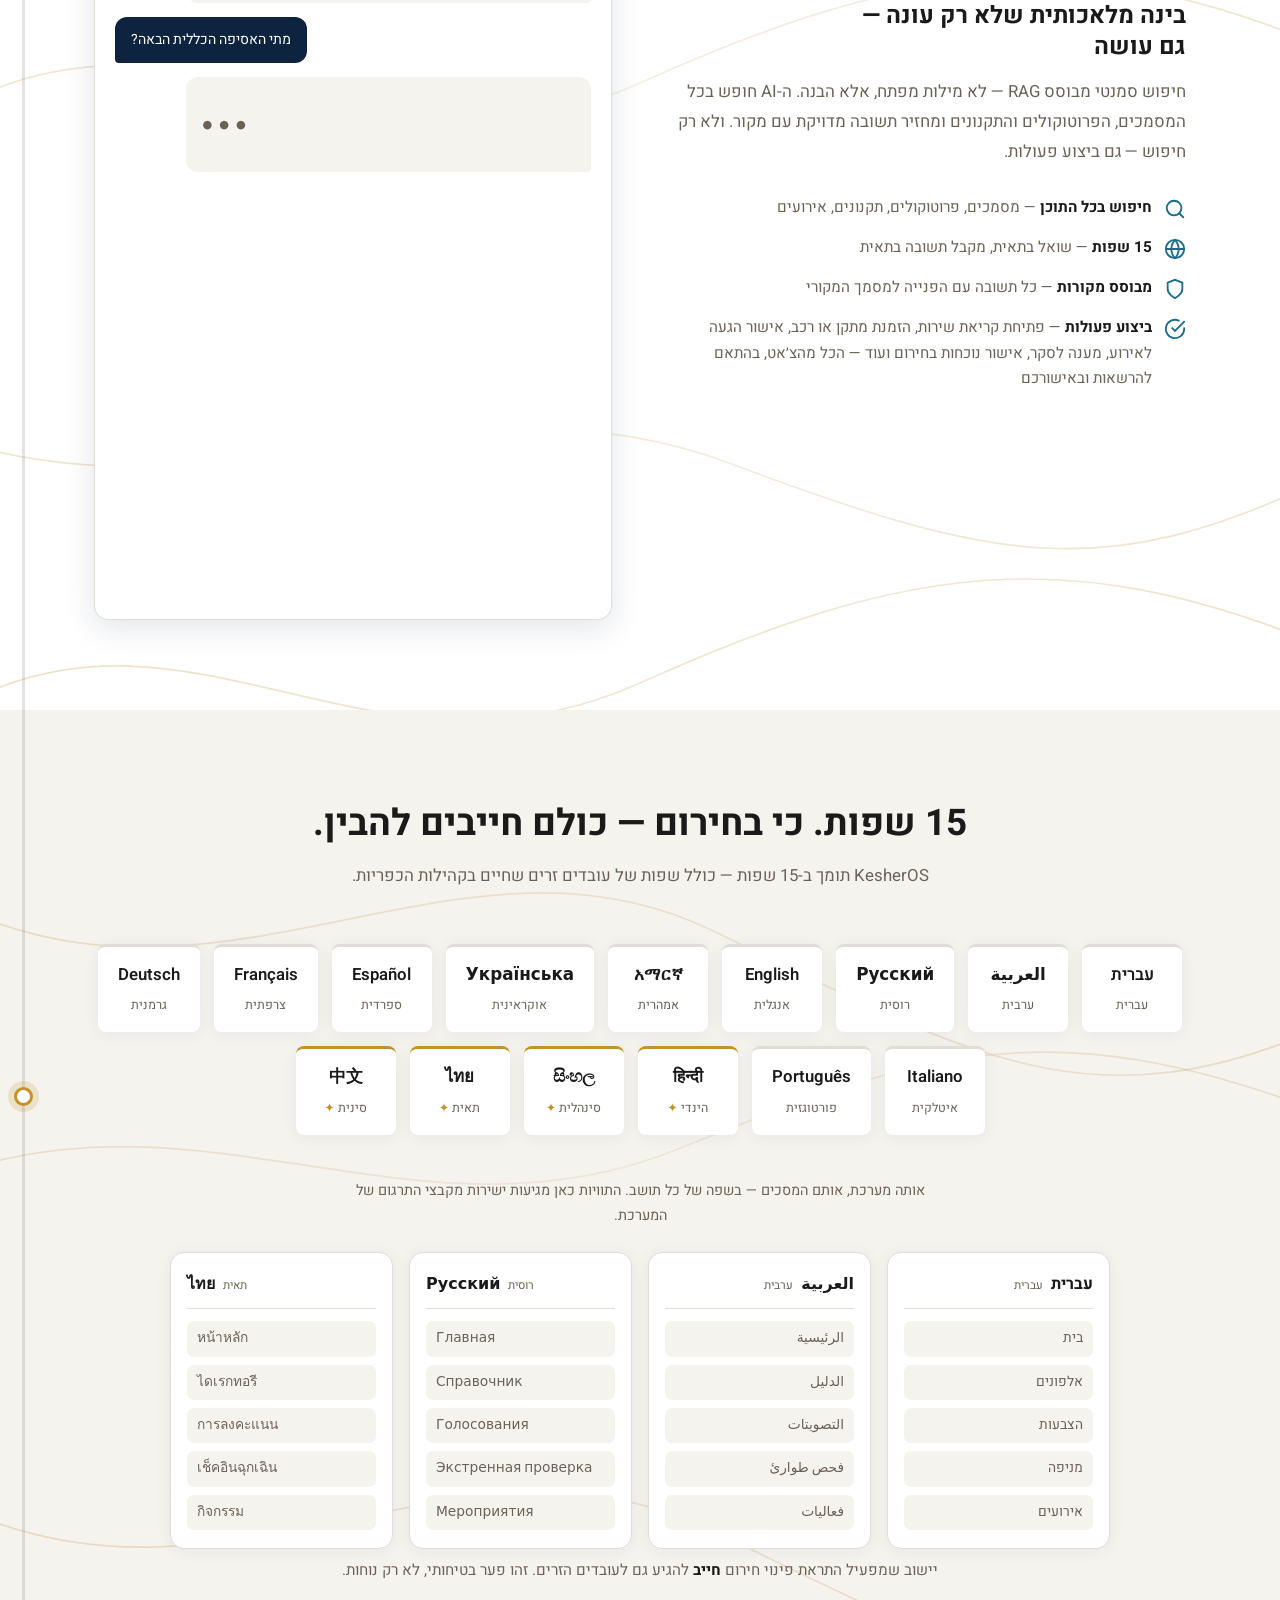
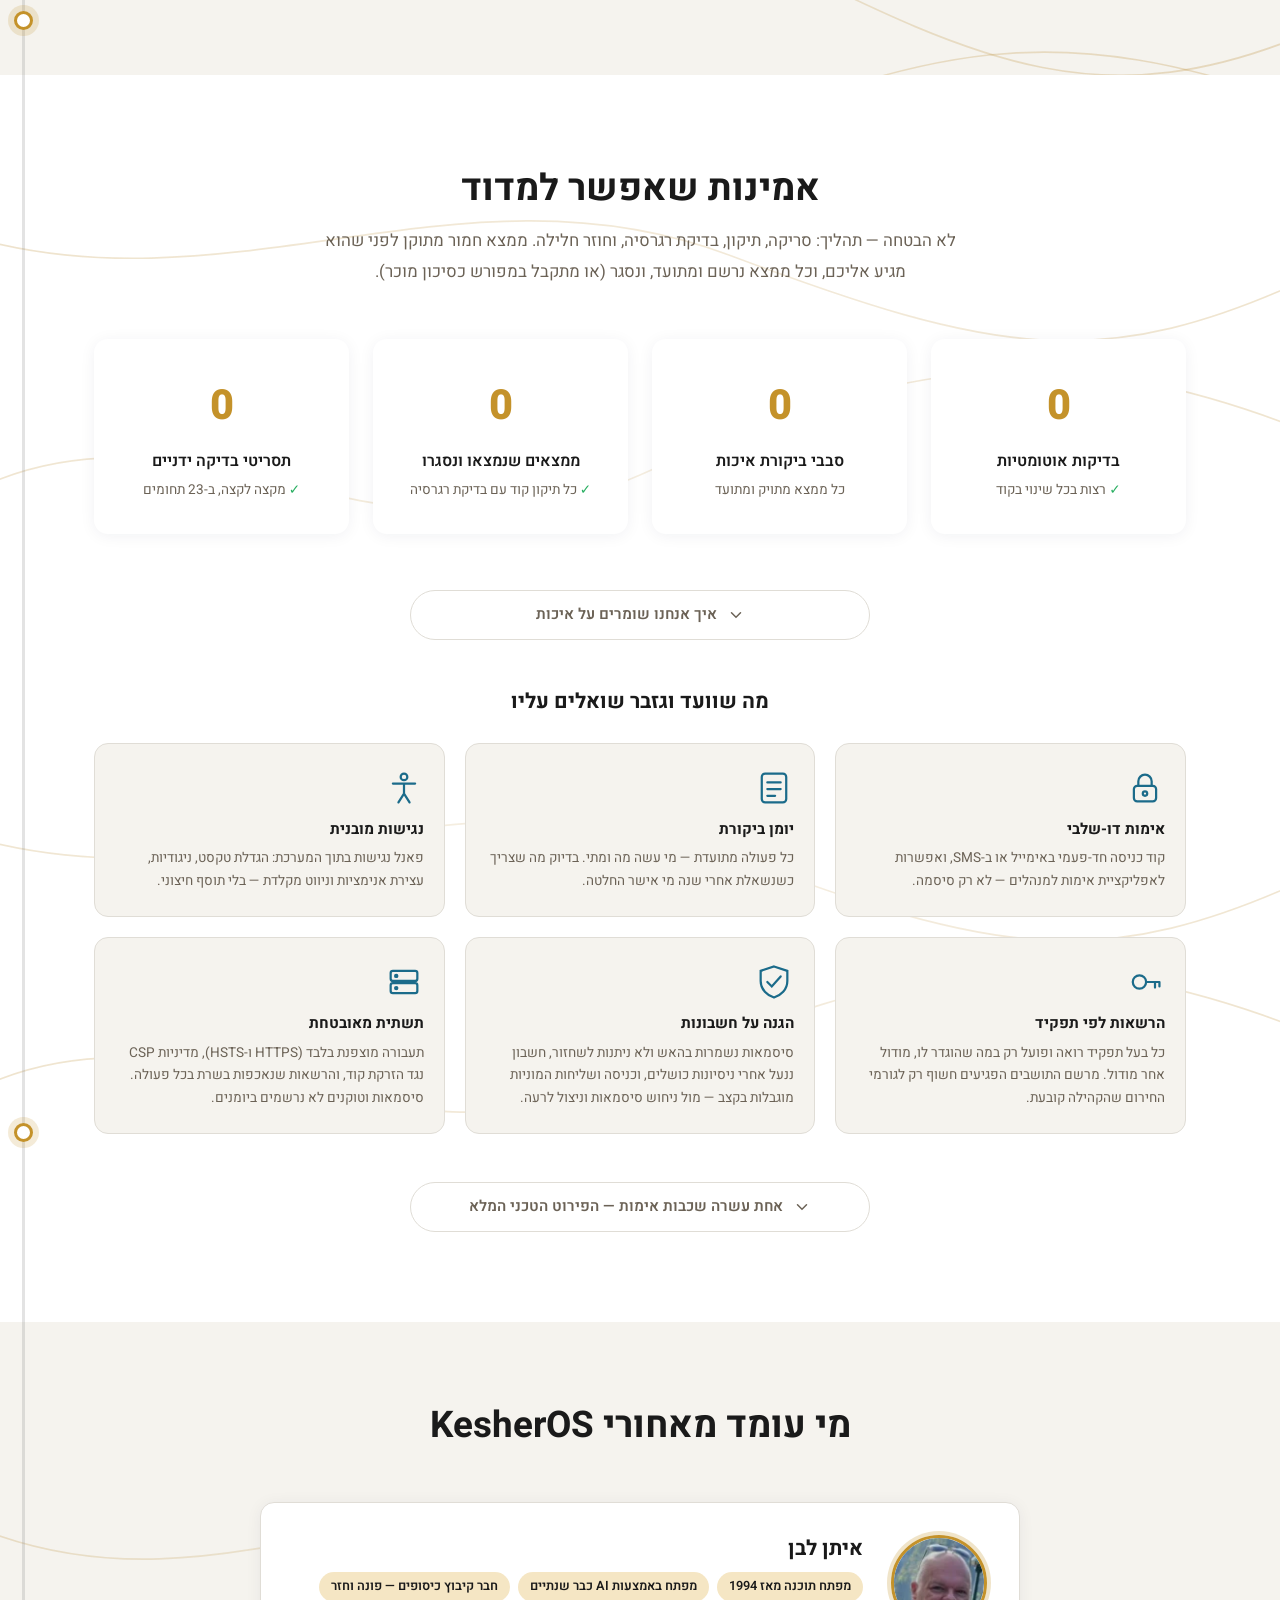
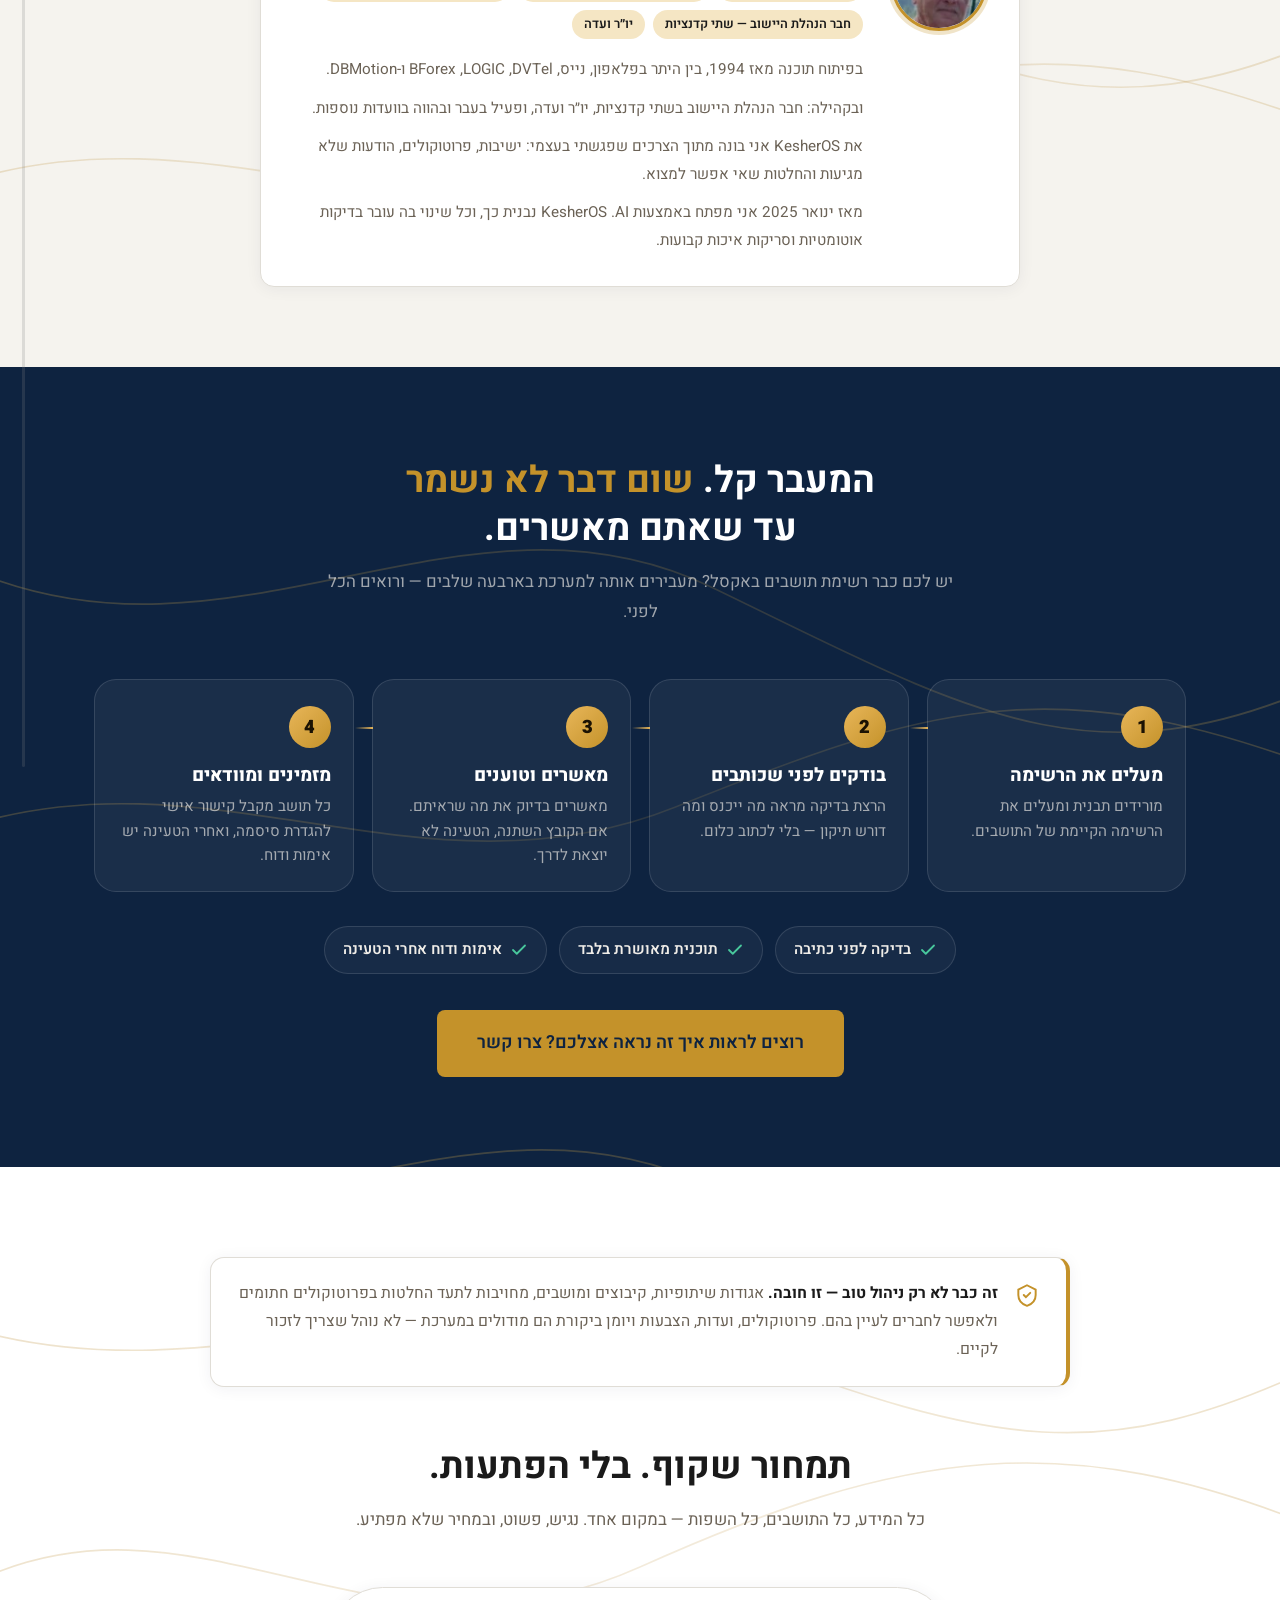
==== commit 89ed63fe: "revert: the static gold threads go back to the softer strength (owner: the earlier look was better);" ====
--- a/index.html
+++ b/index.html
@@ -112,7 +112,7 @@
        off first paint but rebuilt the layout three times (0 -> 6,472 -> 7,665 -> 13,025px),
        so scroll restoration and anchor clicks landed in a page that was still growing.
        17KB gzipped is not worth that. -->
-  <link rel="stylesheet" href="style.css?v=6800c1f9">
+  <link rel="stylesheet" href="style.css?v=13bfa543">
   <link rel="stylesheet" href="chatbot.css?v=a57f26b4">
 
   <!-- JSON-LD Structured Data -->
--- a/style.css
+++ b/style.css
@@ -2977,10 +2977,10 @@
 @media print { .page-thread { display: none; } }
 
 /* ─── Static gold threads behind the sections (no animation; the hero's animated ones stay in the hero) ─── */
-:root { --thr-a: url("data:image/svg+xml,%3Csvg xmlns=%22http://www.w3.org/2000/svg%22 viewBox=%220 0 1440 600%22 preserveAspectRatio=%22none%22%3E%3Cpath d=%22M-40 420 C 220 300, 420 520, 720 400 S 1200 260, 1480 360%22 fill=%22none%22 stroke=%22%23B07A10%22 stroke-opacity=%22.45%22 stroke-width=%222%22 stroke-linecap=%22round%22/%3E%3Cpath d=%22M-40 160 C 260 240, 520 80, 820 180 S 1240 300, 1480 200%22 fill=%22none%22 stroke=%22%23B07A10%22 stroke-opacity=%22.45%22 stroke-width=%222%22 stroke-linecap=%22round%22/%3E%3C/svg%3E"); --thr-b: url("data:image/svg+xml,%3Csvg xmlns=%22http://www.w3.org/2000/svg%22 viewBox=%220 0 1440 600%22 preserveAspectRatio=%22none%22%3E%3Cpath d=%22M-40 200 C 260 320, 520 100, 800 220 S 1220 420, 1480 320%22 fill=%22none%22 stroke=%22%23B07A10%22 stroke-opacity=%22.45%22 stroke-width=%222%22 stroke-linecap=%22round%22/%3E%3Cpath d=%22M-40 460 C 240 380, 480 540, 760 440 S 1180 300, 1480 400%22 fill=%22none%22 stroke=%22%23B07A10%22 stroke-opacity=%22.45%22 stroke-width=%222%22 stroke-linecap=%22round%22/%3E%3C/svg%3E"); --thr-a-dark: url("data:image/svg+xml,%3Csvg xmlns=%22http://www.w3.org/2000/svg%22 viewBox=%220 0 1440 600%22 preserveAspectRatio=%22none%22%3E%3Cpath d=%22M-40 420 C 220 300, 420 520, 720 400 S 1200 260, 1480 360%22 fill=%22none%22 stroke=%22%23E5B44A%22 stroke-opacity=%22.55%22 stroke-width=%222%22 stroke-linecap=%22round%22/%3E%3Cpath d=%22M-40 160 C 260 240, 520 80, 820 180 S 1240 300, 1480 200%22 fill=%22none%22 stroke=%22%23E5B44A%22 stroke-opacity=%22.55%22 stroke-width=%222%22 stroke-linecap=%22round%22/%3E%3C/svg%3E"); --thr-b-dark: url("data:image/svg+xml,%3Csvg xmlns=%22http://www.w3.org/2000/svg%22 viewBox=%220 0 1440 600%22 preserveAspectRatio=%22none%22%3E%3Cpath d=%22M-40 200 C 260 320, 520 100, 800 220 S 1220 420, 1480 320%22 fill=%22none%22 stroke=%22%23E5B44A%22 stroke-opacity=%22.55%22 stroke-width=%222%22 stroke-linecap=%22round%22/%3E%3Cpath d=%22M-40 460 C 240 380, 480 540, 760 440 S 1180 300, 1480 400%22 fill=%22none%22 stroke=%22%23E5B44A%22 stroke-opacity=%22.55%22 stroke-width=%222%22 stroke-linecap=%22round%22/%3E%3C/svg%3E"); }
+:root { --thr-a: url("data:image/svg+xml,%3Csvg xmlns=%22http://www.w3.org/2000/svg%22 viewBox=%220 0 1440 600%22 preserveAspectRatio=%22none%22%3E%3Cpath d=%22M-40 420 C 220 300, 420 520, 720 400 S 1200 260, 1480 360%22 fill=%22none%22 stroke=%22%23B07A10%22 stroke-opacity=%22.24%22 stroke-width=%221.7%22 stroke-linecap=%22round%22/%3E%3Cpath d=%22M-40 160 C 260 240, 520 80, 820 180 S 1240 300, 1480 200%22 fill=%22none%22 stroke=%22%23B07A10%22 stroke-opacity=%22.24%22 stroke-width=%221.7%22 stroke-linecap=%22round%22/%3E%3C/svg%3E"); --thr-b: url("data:image/svg+xml,%3Csvg xmlns=%22http://www.w3.org/2000/svg%22 viewBox=%220 0 1440 600%22 preserveAspectRatio=%22none%22%3E%3Cpath d=%22M-40 200 C 260 320, 520 100, 800 220 S 1220 420, 1480 320%22 fill=%22none%22 stroke=%22%23B07A10%22 stroke-opacity=%22.24%22 stroke-width=%221.7%22 stroke-linecap=%22round%22/%3E%3Cpath d=%22M-40 460 C 240 380, 480 540, 760 440 S 1180 300, 1480 400%22 fill=%22none%22 stroke=%22%23B07A10%22 stroke-opacity=%22.24%22 stroke-width=%221.7%22 stroke-linecap=%22round%22/%3E%3C/svg%3E"); --thr-a-dark: url("data:image/svg+xml,%3Csvg xmlns=%22http://www.w3.org/2000/svg%22 viewBox=%220 0 1440 600%22 preserveAspectRatio=%22none%22%3E%3Cpath d=%22M-40 420 C 220 300, 420 520, 720 400 S 1200 260, 1480 360%22 fill=%22none%22 stroke=%22%23E5B44A%22 stroke-opacity=%22.30%22 stroke-width=%221.7%22 stroke-linecap=%22round%22/%3E%3Cpath d=%22M-40 160 C 260 240, 520 80, 820 180 S 1240 300, 1480 200%22 fill=%22none%22 stroke=%22%23E5B44A%22 stroke-opacity=%22.30%22 stroke-width=%221.7%22 stroke-linecap=%22round%22/%3E%3C/svg%3E"); --thr-b-dark: url("data:image/svg+xml,%3Csvg xmlns=%22http://www.w3.org/2000/svg%22 viewBox=%220 0 1440 600%22 preserveAspectRatio=%22none%22%3E%3Cpath d=%22M-40 200 C 260 320, 520 100, 800 220 S 1220 420, 1480 320%22 fill=%22none%22 stroke=%22%23E5B44A%22 stroke-opacity=%22.30%22 stroke-width=%221.7%22 stroke-linecap=%22round%22/%3E%3Cpath d=%22M-40 460 C 240 380, 480 540, 760 440 S 1180 300, 1480 400%22 fill=%22none%22 stroke=%22%23E5B44A%22 stroke-opacity=%22.30%22 stroke-width=%221.7%22 stroke-linecap=%22round%22/%3E%3C/svg%3E"); }
 @media (prefers-color-scheme: dark) { :root { --thr-a: var(--thr-a-dark); --thr-b: var(--thr-b-dark); } }
 :root[data-theme="dark"] { --thr-a: var(--thr-a-dark); --thr-b: var(--thr-b-dark); }
-:root[data-theme="light"] { --thr-a: url("data:image/svg+xml,%3Csvg xmlns=%22http://www.w3.org/2000/svg%22 viewBox=%220 0 1440 600%22 preserveAspectRatio=%22none%22%3E%3Cpath d=%22M-40 420 C 220 300, 420 520, 720 400 S 1200 260, 1480 360%22 fill=%22none%22 stroke=%22%23B07A10%22 stroke-opacity=%22.45%22 stroke-width=%222%22 stroke-linecap=%22round%22/%3E%3Cpath d=%22M-40 160 C 260 240, 520 80, 820 180 S 1240 300, 1480 200%22 fill=%22none%22 stroke=%22%23B07A10%22 stroke-opacity=%22.45%22 stroke-width=%222%22 stroke-linecap=%22round%22/%3E%3C/svg%3E"); --thr-b: url("data:image/svg+xml,%3Csvg xmlns=%22http://www.w3.org/2000/svg%22 viewBox=%220 0 1440 600%22 preserveAspectRatio=%22none%22%3E%3Cpath d=%22M-40 200 C 260 320, 520 100, 800 220 S 1220 420, 1480 320%22 fill=%22none%22 stroke=%22%23B07A10%22 stroke-opacity=%22.45%22 stroke-width=%222%22 stroke-linecap=%22round%22/%3E%3Cpath d=%22M-40 460 C 240 380, 480 540, 760 440 S 1180 300, 1480 400%22 fill=%22none%22 stroke=%22%23B07A10%22 stroke-opacity=%22.45%22 stroke-width=%222%22 stroke-linecap=%22round%22/%3E%3C/svg%3E"); }
+:root[data-theme="light"] { --thr-a: url("data:image/svg+xml,%3Csvg xmlns=%22http://www.w3.org/2000/svg%22 viewBox=%220 0 1440 600%22 preserveAspectRatio=%22none%22%3E%3Cpath d=%22M-40 420 C 220 300, 420 520, 720 400 S 1200 260, 1480 360%22 fill=%22none%22 stroke=%22%23B07A10%22 stroke-opacity=%22.24%22 stroke-width=%221.7%22 stroke-linecap=%22round%22/%3E%3Cpath d=%22M-40 160 C 260 240, 520 80, 820 180 S 1240 300, 1480 200%22 fill=%22none%22 stroke=%22%23B07A10%22 stroke-opacity=%22.24%22 stroke-width=%221.7%22 stroke-linecap=%22round%22/%3E%3C/svg%3E"); --thr-b: url("data:image/svg+xml,%3Csvg xmlns=%22http://www.w3.org/2000/svg%22 viewBox=%220 0 1440 600%22 preserveAspectRatio=%22none%22%3E%3Cpath d=%22M-40 200 C 260 320, 520 100, 800 220 S 1220 420, 1480 320%22 fill=%22none%22 stroke=%22%23B07A10%22 stroke-opacity=%22.24%22 stroke-width=%221.7%22 stroke-linecap=%22round%22/%3E%3Cpath d=%22M-40 460 C 240 380, 480 540, 760 440 S 1180 300, 1480 400%22 fill=%22none%22 stroke=%22%23B07A10%22 stroke-opacity=%22.24%22 stroke-width=%221.7%22 stroke-linecap=%22round%22/%3E%3C/svg%3E"); }
 #loops, #demo, #problem, #resident-home, #ai, #quality, #pricing, #faq, #pillars, #before-after, #product, #languages, #about, #pilot, #story, #emergency, #migration, #contact { position: relative; isolation: isolate; }
 #loops::after, #demo::after, #problem::after, #resident-home::after, #ai::after, #quality::after, #pricing::after, #faq::after, #pillars::after, #before-after::after, #product::after, #languages::after, #about::after, #pilot::after, #story::after, #emergency::after, #migration::after, #contact::after {
   content: ''; position: absolute; inset: 0; z-index: -1; pointer-events: none;
